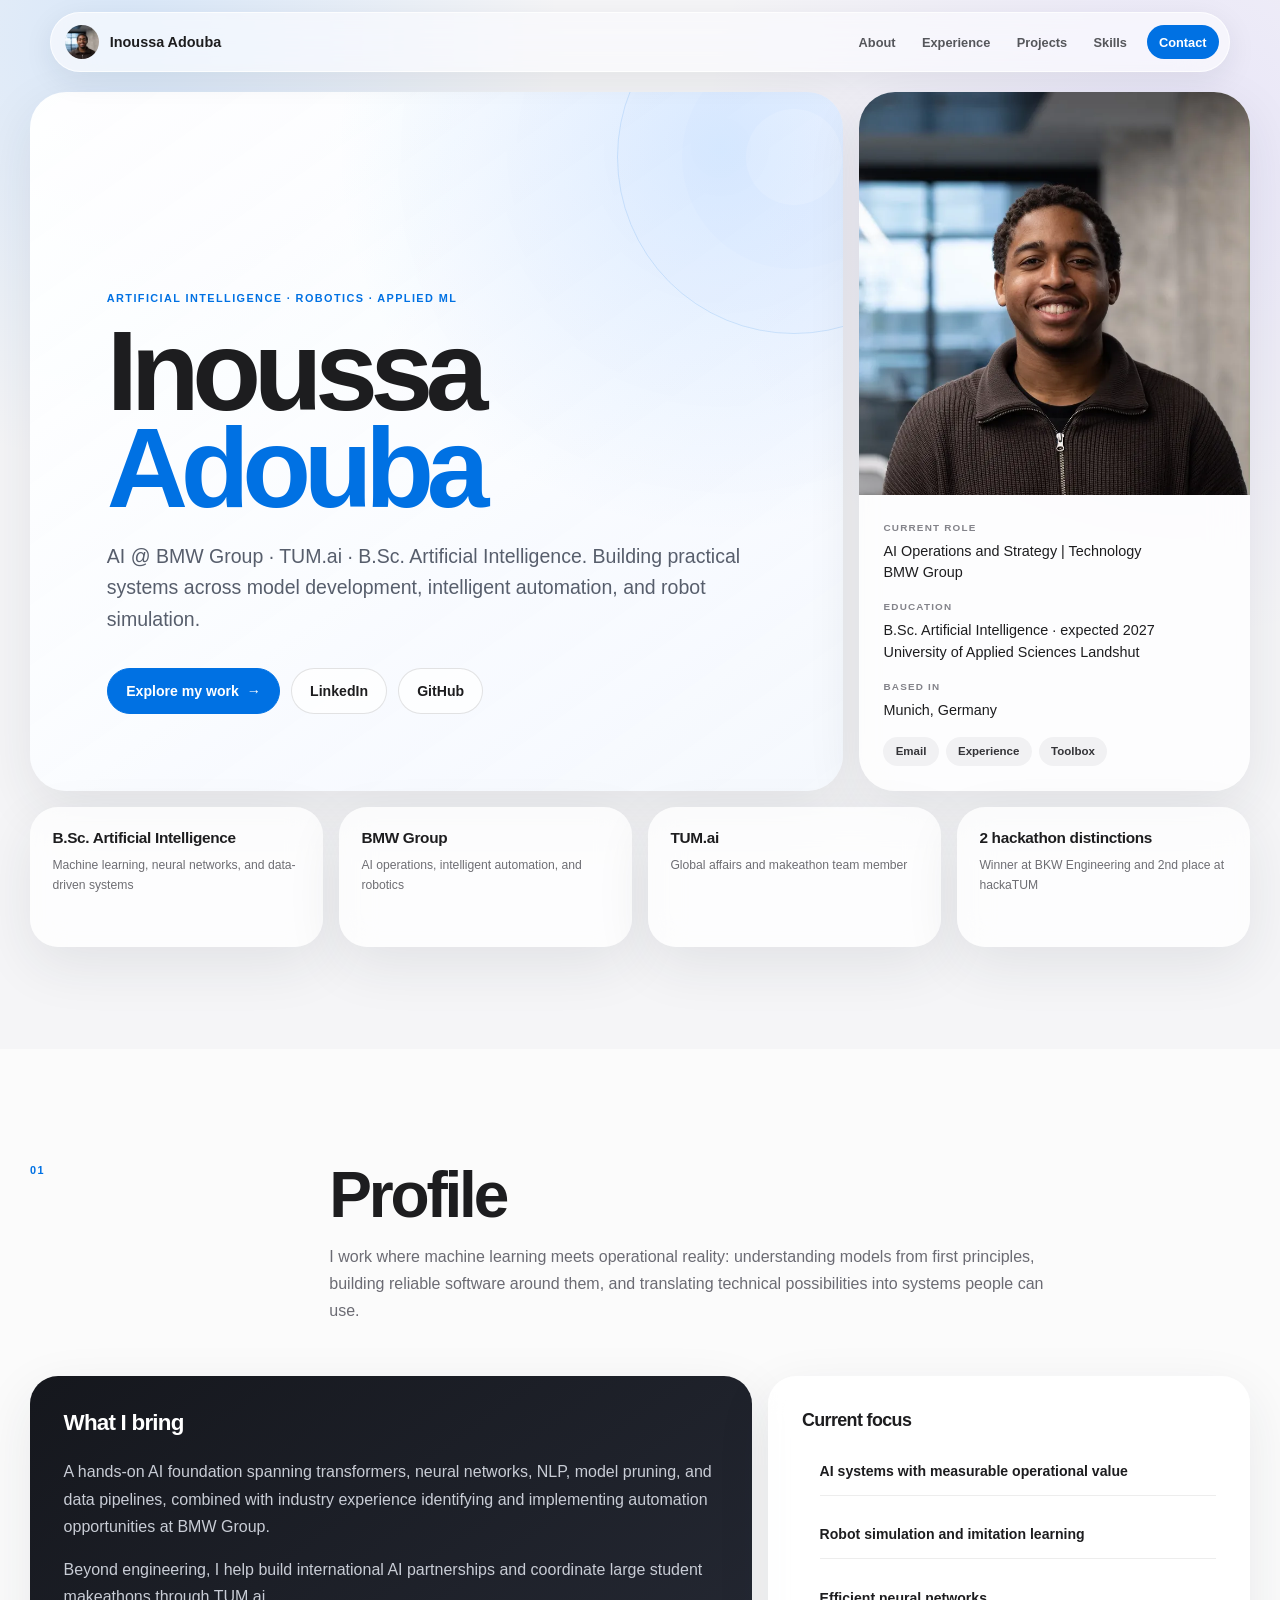
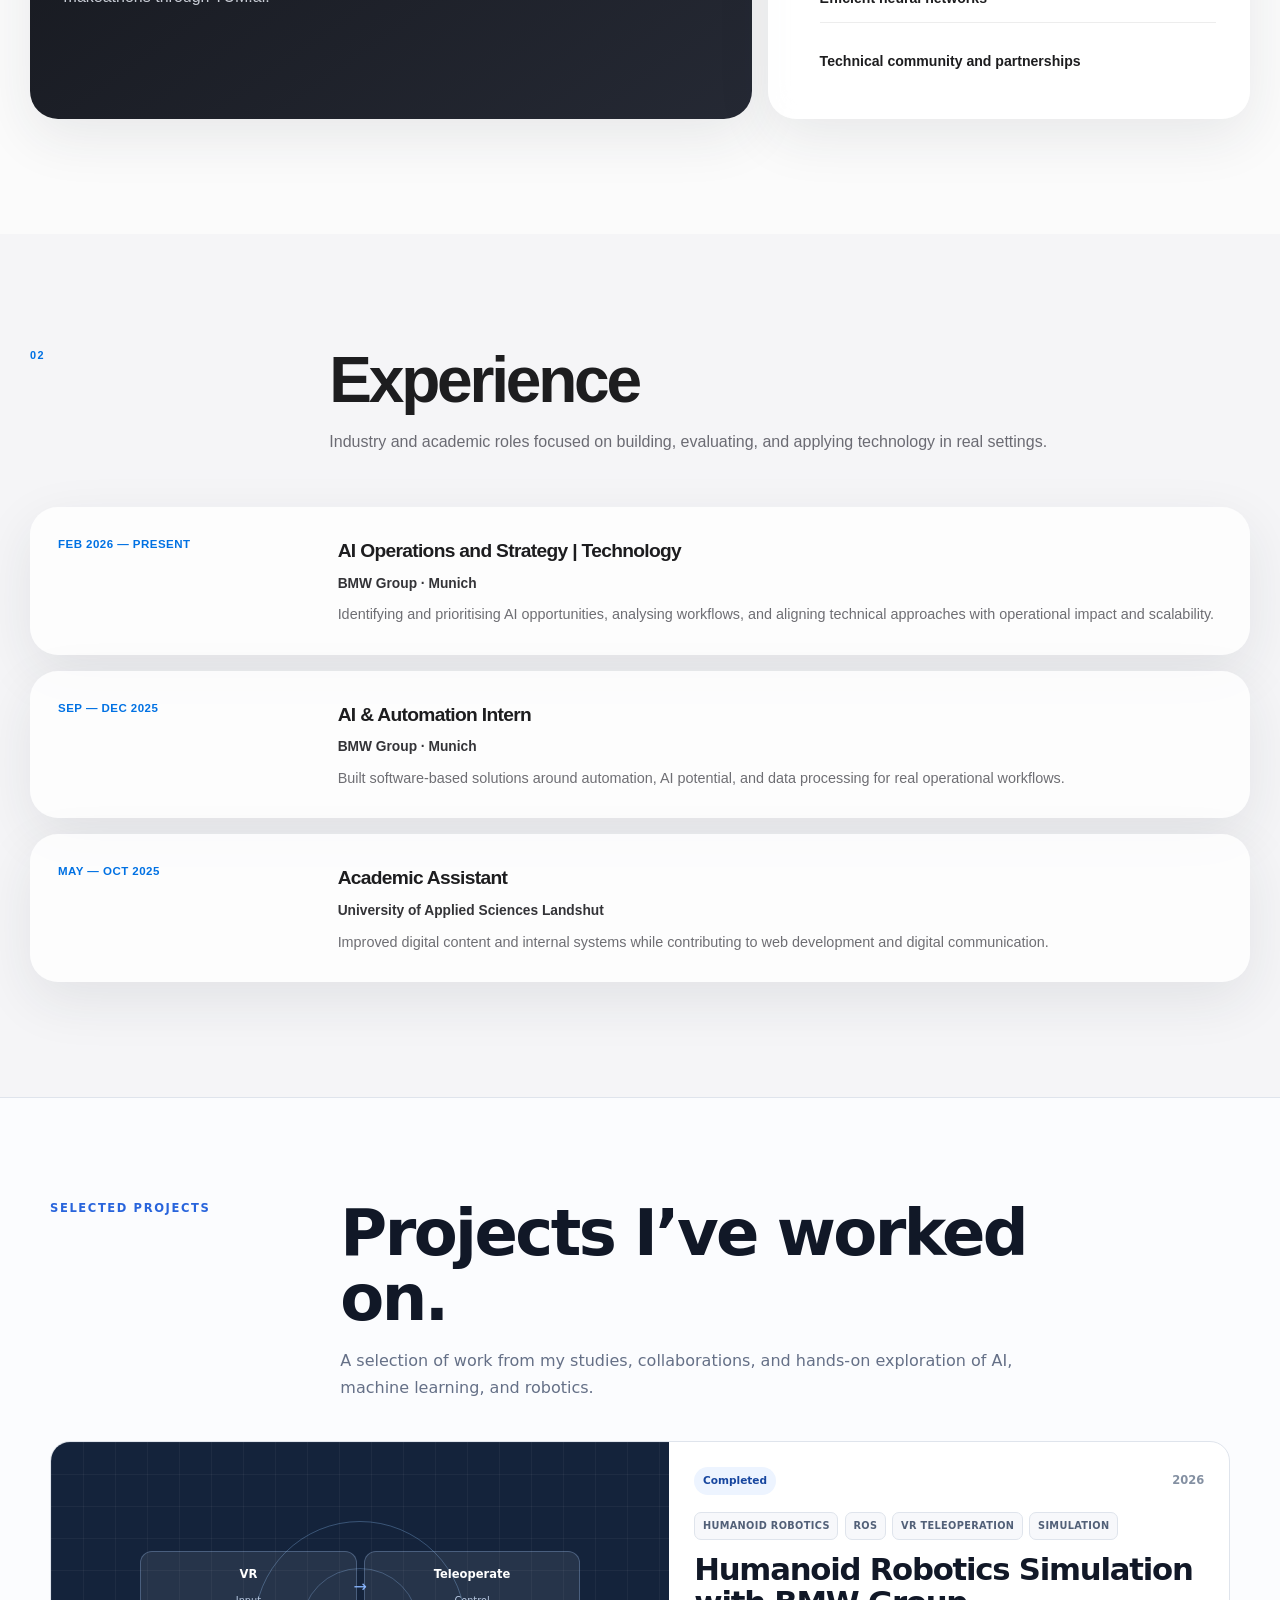
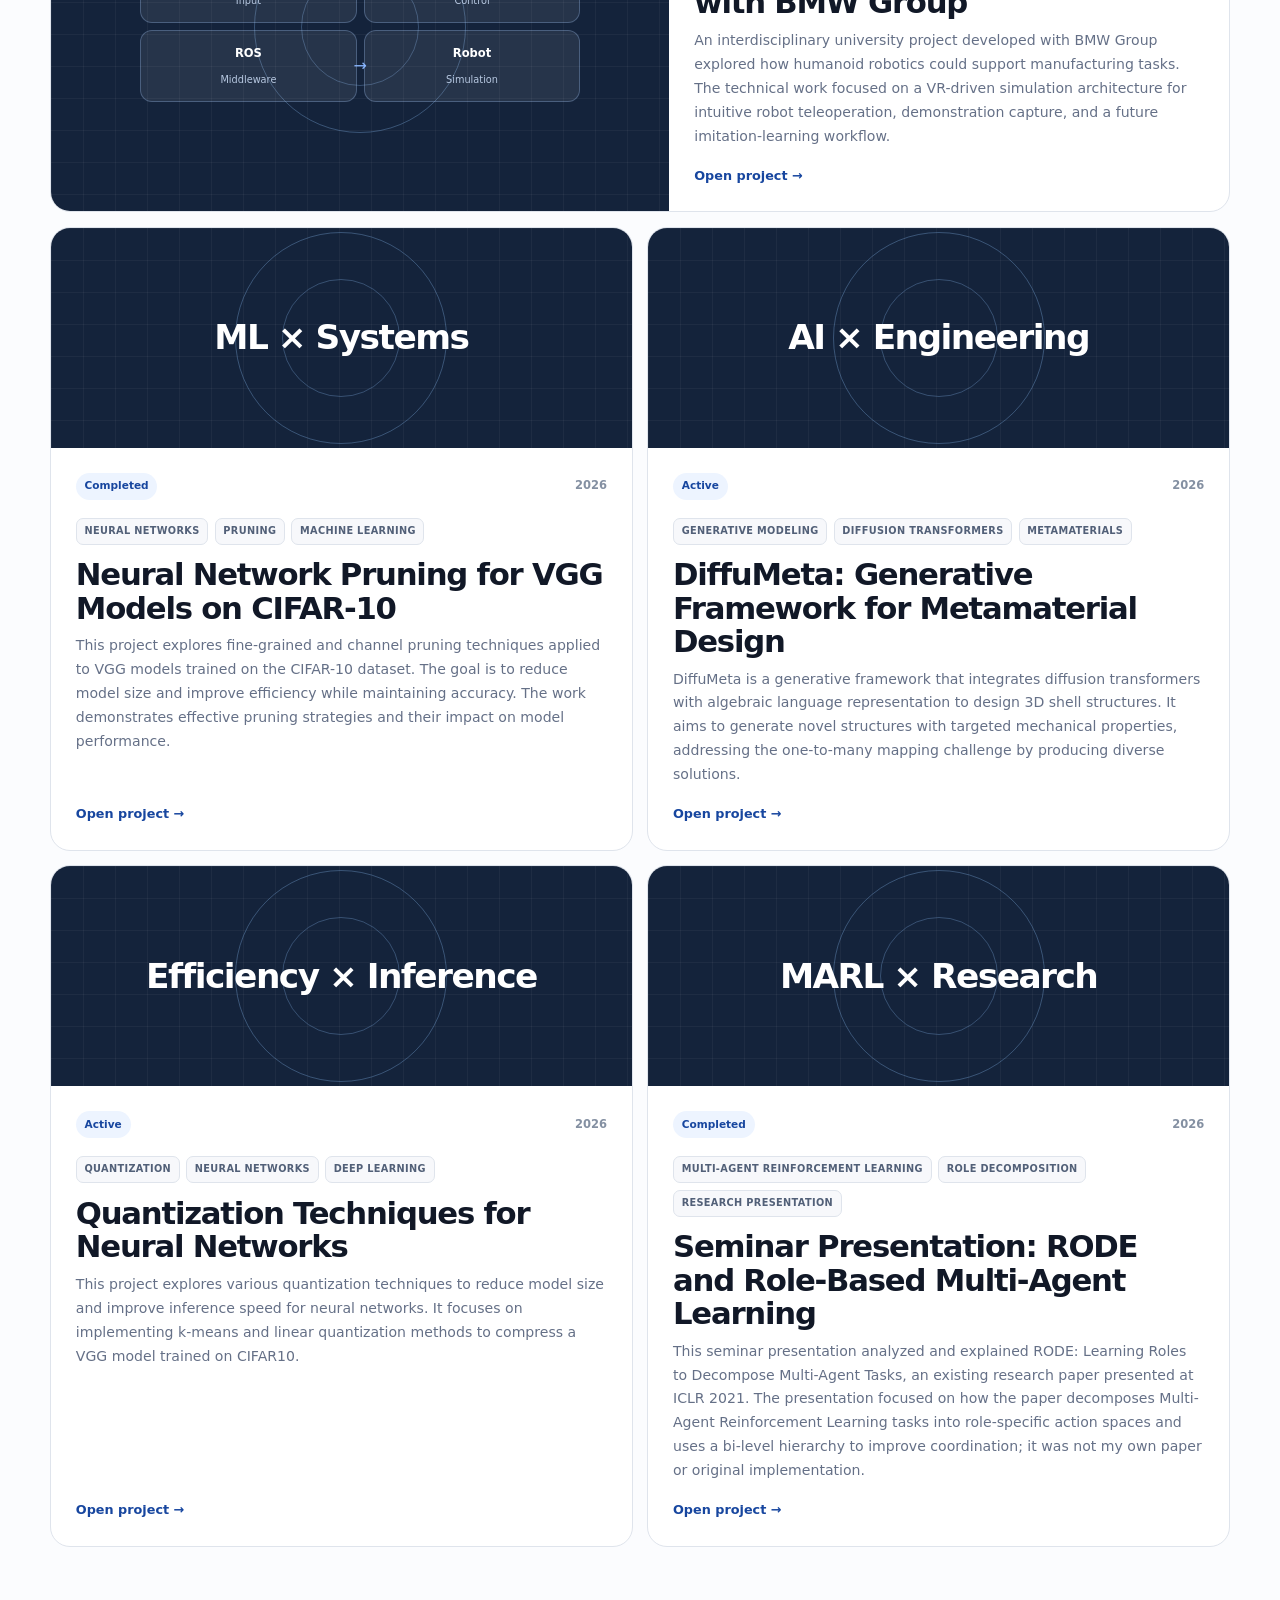
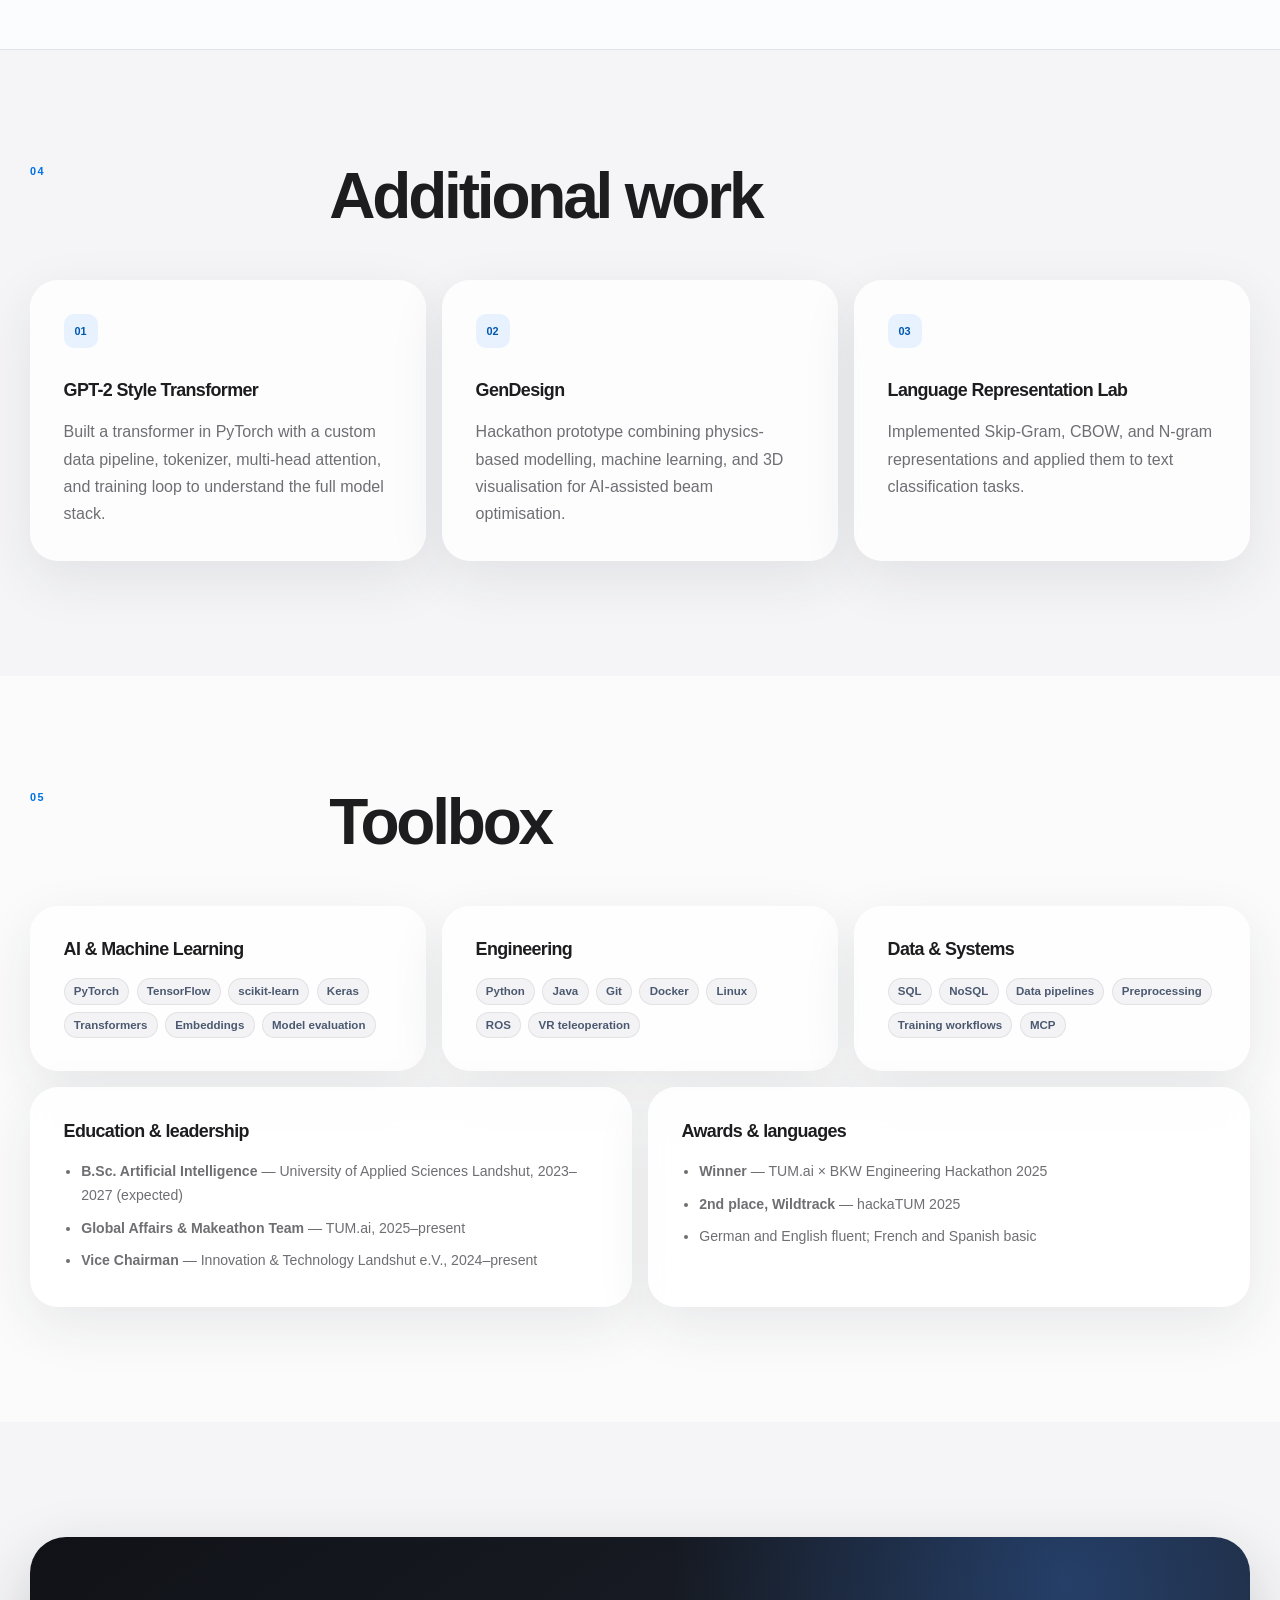
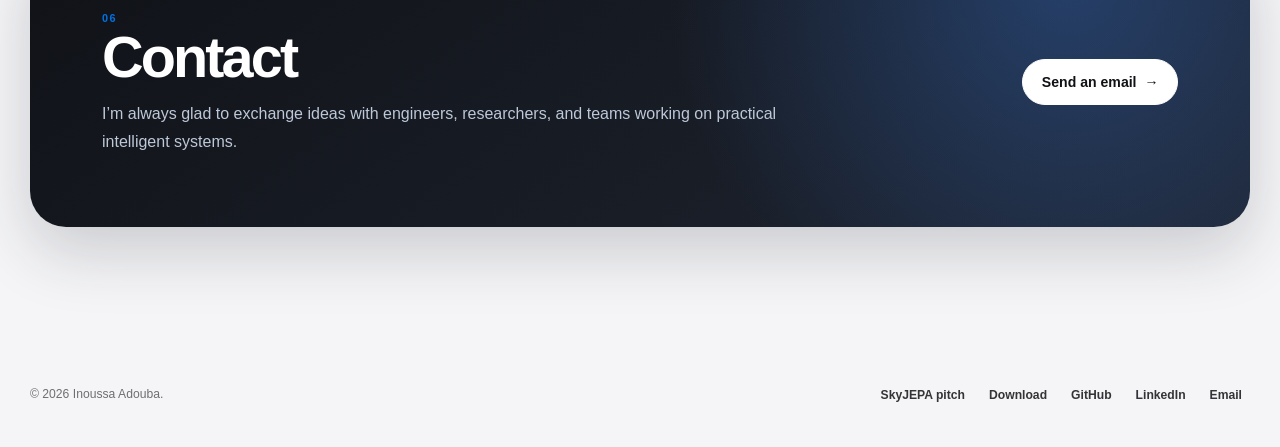
==== index.html @ 89861bc9 "deploy: update portfolio site" ====
<!DOCTYPE html><html lang="en"><head><meta charset="UTF-8"><meta name="viewport" content="width=device-width"><meta name="description" content="Inoussa Adouba — artificial intelligence, robotics, and applied machine learning."><meta name="theme-color" content="#f5f5f7"><meta property="og:title" content="Inoussa Adouba | AI, Robotics &amp; Applied Machine Learning"><meta property="og:description" content="Inoussa Adouba — artificial intelligence, robotics, and applied machine learning."><meta property="og:type" content="website"><link rel="icon" href="/favicon.svg" type="image/svg+xml"><title>Inoussa Adouba | AI, Robotics &amp; Applied Machine Learning</title><script>
      if (!window.matchMedia('(prefers-reduced-motion: reduce)').matches) {
        document.documentElement.classList.add('motion-ready');
      }
    </script><link rel="stylesheet" href="/_astro/BaseLayout.BDGtLaxg.css"></head><body class="portfolio-home"><a class="skip-link" href="#main-content">Skip to content</a><header class="site-header"><div class="container nav-shell"><a class="brand" href="/" aria-label="Inoussa Adouba home"><img src="/_astro/inoussa-adouba.CsXf9BYN_1iteJf.webp" alt loading="lazy" decoding="async" width="80" height="100" class="brand-photo"><span>Inoussa Adouba</span></a><nav class="site-nav" aria-label="Primary navigation"><a href="/#about">About</a><a href="/#experience">Experience</a><a href="/#projects">Projects</a><a href="/#skills">Skills</a><a class="nav-contact" href="/#contact">Contact</a></nav></div></header><main id="main-content"><section class="hero alt3-section" id="about"><div class="container hero-bento"><div class="hero-copy" data-reveal><p class="eyebrow">Artificial Intelligence · Robotics · Applied ML</p><h1>Inoussa <span>Adouba</span></h1><p class="hero-lead">AI @ BMW Group · TUM.ai · B.Sc. Artificial Intelligence. Building practical systems across model development, intelligent automation, and robot simulation.</p><div class="button-row"><a class="button primary" href="#projects">Explore my work <span aria-hidden="true">→</span></a><a class="button" href="https://www.linkedin.com/in/inoussa-adouba/" target="_blank" rel="noreferrer">LinkedIn</a><a class="button" href="https://github.com/Yun1us" target="_blank" rel="noreferrer">GitHub</a></div></div><aside class="profile-panel" aria-label="Current profile" data-reveal style="--delay: 80ms;"><div class="profile-image-frame"><img src="/_astro/inoussa-adouba.CsXf9BYN_Z1mm7fA.webp" alt="Portrait of Inoussa Adouba" loading="eager" decoding="async" width="720" height="896" class="profile-photo"></div><div class="profile-content"><p class="profile-label">Current role</p><p class="profile-value">AI Operations and Strategy | Technology<br>BMW Group</p><p class="profile-label">Education</p><p class="profile-value">B.Sc. Artificial Intelligence · expected 2027<br>University of Applied Sciences Landshut</p><p class="profile-label">Based in</p><p class="profile-value">Munich, Germany</p><div class="profile-links"><a href="mailto:inoussaadouba@gmail.com">Email</a><a href="#experience">Experience</a><a href="#skills">Toolbox</a></div></div></aside><div class="metric-grid" aria-label="Profile highlights"><div class="metric" data-reveal><strong>B.Sc. Artificial Intelligence</strong><span>Machine learning, neural networks, and data-driven systems</span></div><div class="metric" data-reveal style="--delay: 50ms;"><strong>BMW Group</strong><span>AI operations, intelligent automation, and robotics</span></div><div class="metric" data-reveal style="--delay: 100ms;"><strong>TUM.ai</strong><span>Global affairs and makeathon team member</span></div><div class="metric" data-reveal style="--delay: 150ms;"><strong>2 hackathon distinctions</strong><span>Winner at BKW Engineering and 2nd place at hackaTUM</span></div></div></div></section><section class="section white alt3-section"><div class="container"><div class="section-heading" data-reveal><span class="section-kicker">01</span><div><h2>Profile</h2><p class="section-intro">I work where machine learning meets operational reality: understanding models from first principles, building reliable software around them, and translating technical possibilities into systems people can use.</p></div></div><div class="about-grid"><div class="about-card" data-reveal><h3>What I bring</h3><p>A hands-on AI foundation spanning transformers, neural networks, NLP, model pruning, and data pipelines, combined with industry experience identifying and implementing automation opportunities at BMW Group.</p><p>Beyond engineering, I help build international AI partnerships and coordinate large student makeathons through TUM.ai.</p></div><div class="info-card" data-reveal style="--delay: 70ms;"><h3>Current focus</h3><ul class="focus-list"><li>AI systems with measurable operational value</li><li>Robot simulation and imitation learning</li><li>Efficient neural networks</li><li>Technical community and partnerships</li></ul></div></div></div></section><section class="section alt3-section" id="experience"><div class="container"><div class="section-heading" data-reveal><span class="section-kicker">02</span><div><h2>Experience</h2><p class="section-intro">Industry and academic roles focused on building, evaluating, and applying technology in real settings.</p></div></div><ol class="timeline"><li class="timeline-item" data-reveal style="--delay: 0ms;"><div class="timeline-date">Feb 2026 — Present</div><div class="timeline-copy"><h3>AI Operations and Strategy | Technology</h3><p class="organization">BMW Group · Munich</p><p>Identifying and prioritising AI opportunities, analysing workflows, and aligning technical approaches with operational impact and scalability.</p></div></li><li class="timeline-item" data-reveal style="--delay: 55ms;"><div class="timeline-date">Sep — Dec 2025</div><div class="timeline-copy"><h3>AI &amp; Automation Intern</h3><p class="organization">BMW Group · Munich</p><p>Built software-based solutions around automation, AI potential, and data processing for real operational workflows.</p></div></li><li class="timeline-item" data-reveal style="--delay: 110ms;"><div class="timeline-date">May — Oct 2025</div><div class="timeline-copy"><h3>Academic Assistant</h3><p class="organization">University of Applied Sciences Landshut</p><p>Improved digital content and internal systems while contributing to web development and digital communication.</p></div></li></ol></div></section><section class="section white" id="projects"><div class="container"><div class="section-heading" data-reveal><span class="section-kicker">Selected projects</span><div><h2>Projects I’ve worked on.</h2><p class="section-intro">A selection of work from my studies, collaborations, and hands-on exploration of AI, machine learning, and robotics.</p></div></div><ol class="project-list"><li class="project-card" data-reveal style="--delay: 0ms;"><a class="project-visual-link" href="/projects/humanoid-robotics-bmw/" aria-label="View Humanoid Robotics Simulation with BMW Group"><div class="project-visual" aria-label="VR teleoperation architecture"><div class="system-flow"><div class="flow-node"><strong>VR</strong><span>Input</span></div><div class="flow-node"><strong>Teleoperate</strong><span>Control</span></div><div class="flow-node"><strong>ROS</strong><span>Middleware</span></div><div class="flow-node"><strong>Robot</strong><span>Simulation</span></div></div></div></a><div class="project-body"><div class="project-meta"><span class="project-status">Completed</span><span class="project-year">2026</span></div><div class="tag-list"><span class="tag">Humanoid Robotics</span><span class="tag">ROS</span><span class="tag">VR Teleoperation</span><span class="tag">Simulation</span></div><h3><a href="/projects/humanoid-robotics-bmw/">Humanoid Robotics Simulation with BMW Group</a></h3><p class="project-summary">An interdisciplinary university project developed with BMW Group explored how humanoid robotics could support manufacturing tasks. The technical work focused on a VR-driven simulation architecture for intuitive robot teleoperation, demonstration capture, and a future imitation-learning workflow.</p><a class="text-link" href="/projects/humanoid-robotics-bmw/">Open project <span aria-hidden="true">→</span></a></div></li><li class="project-card" data-reveal style="--delay: 70ms;"><a class="project-visual-link" href="/projects/ml3-prak01-ino/" aria-label="View Neural Network Pruning for VGG Models on CIFAR-10"><div class="project-visual" aria-hidden="true"><span>ML × Systems</span></div></a><div class="project-body"><div class="project-meta"><span class="project-status">Completed</span><span class="project-year">2026</span></div><div class="tag-list"><span class="tag">neural networks</span><span class="tag">pruning</span><span class="tag">machine learning</span></div><h3><a href="/projects/ml3-prak01-ino/">Neural Network Pruning for VGG Models on CIFAR-10</a></h3><p class="project-summary">This project explores fine-grained and channel pruning techniques applied to VGG models trained on the CIFAR-10 dataset. The goal is to reduce model size and improve efficiency while maintaining accuracy. The work demonstrates effective pruning strategies and their impact on model performance.</p><a class="text-link" href="/projects/ml3-prak01-ino/">Open project <span aria-hidden="true">→</span></a></div></li><li class="project-card" data-reveal style="--delay: 0ms;"><a class="project-visual-link" href="/projects/diffumeta-project/" aria-label="View DiffuMeta: Generative Framework for Metamaterial Design"><div class="project-visual" aria-hidden="true"><span>AI × Engineering</span></div></a><div class="project-body"><div class="project-meta"><span class="project-status">Active</span><span class="project-year">2026</span></div><div class="tag-list"><span class="tag">generative modeling</span><span class="tag">diffusion transformers</span><span class="tag">metamaterials</span></div><h3><a href="/projects/diffumeta-project/">DiffuMeta: Generative Framework for Metamaterial Design</a></h3><p class="project-summary">DiffuMeta is a generative framework that integrates diffusion transformers with algebraic language representation to design 3D shell structures. It aims to generate novel structures with targeted mechanical properties, addressing the one-to-many mapping challenge by producing diverse solutions.</p><a class="text-link" href="/projects/diffumeta-project/">Open project <span aria-hidden="true">→</span></a></div></li><li class="project-card" data-reveal style="--delay: 70ms;"><a class="project-visual-link" href="/projects/ml3-prak03-ino/" aria-label="View Quantization Techniques for Neural Networks"><div class="project-visual" aria-hidden="true"><span>Efficiency × Inference</span></div></a><div class="project-body"><div class="project-meta"><span class="project-status">Active</span><span class="project-year">2026</span></div><div class="tag-list"><span class="tag">quantization</span><span class="tag">neural networks</span><span class="tag">deep learning</span></div><h3><a href="/projects/ml3-prak03-ino/">Quantization Techniques for Neural Networks</a></h3><p class="project-summary">This project explores various quantization techniques to reduce model size and improve inference speed for neural networks. It focuses on implementing k-means and linear quantization methods to compress a VGG model trained on CIFAR10.</p><a class="text-link" href="/projects/ml3-prak03-ino/">Open project <span aria-hidden="true">→</span></a></div></li><li class="project-card" data-reveal style="--delay: 0ms;"><a class="project-visual-link" href="/projects/seminar-project/" aria-label="View Seminar Presentation: RODE and Role-Based Multi-Agent Learning"><div class="project-visual" aria-hidden="true"><span>MARL × Research</span></div></a><div class="project-body"><div class="project-meta"><span class="project-status">Completed</span><span class="project-year">2026</span></div><div class="tag-list"><span class="tag">Multi-Agent Reinforcement Learning</span><span class="tag">Role Decomposition</span><span class="tag">Research Presentation</span></div><h3><a href="/projects/seminar-project/">Seminar Presentation: RODE and Role-Based Multi-Agent Learning</a></h3><p class="project-summary">This seminar presentation analyzed and explained RODE: Learning Roles to Decompose Multi-Agent Tasks, an existing research paper presented at ICLR 2021. The presentation focused on how the paper decomposes Multi-Agent Reinforcement Learning tasks into role-specific action spaces and uses a bi-level hierarchy to improve coordination; it was not my own paper or original implementation.</p><a class="text-link" href="/projects/seminar-project/">Open project <span aria-hidden="true">→</span></a></div></li></ol></div></section><section class="section alt3-section"><div class="container"><div class="section-heading" data-reveal><span class="section-kicker">04</span><div><h2>Additional work</h2></div></div><div class="work-grid"><article class="work-card" data-reveal style="--delay: 0ms;"><div class="number">01</div><h3>GPT-2 Style Transformer</h3><p>Built a transformer in PyTorch with a custom data pipeline, tokenizer, multi-head attention, and training loop to understand the full model stack.</p></article><article class="work-card" data-reveal style="--delay: 55ms;"><div class="number">02</div><h3>GenDesign</h3><p>Hackathon prototype combining physics-based modelling, machine learning, and 3D visualisation for AI-assisted beam optimisation.</p></article><article class="work-card" data-reveal style="--delay: 110ms;"><div class="number">03</div><h3>Language Representation Lab</h3><p>Implemented Skip-Gram, CBOW, and N-gram representations and applied them to text classification tasks.</p></article></div></div></section><section class="section white alt3-section" id="skills"><div class="container"><div class="section-heading" data-reveal><span class="section-kicker">05</span><div><h2>Toolbox</h2></div></div><div class="skill-grid"><article class="skill-card" data-reveal style="--delay: 0ms;"><h3>AI &amp; Machine Learning</h3><div class="skill-list"><span>PyTorch</span><span>TensorFlow</span><span>scikit-learn</span><span>Keras</span><span>Transformers</span><span>Embeddings</span><span>Model evaluation</span></div></article><article class="skill-card" data-reveal style="--delay: 55ms;"><h3>Engineering</h3><div class="skill-list"><span>Python</span><span>Java</span><span>Git</span><span>Docker</span><span>Linux</span><span>ROS</span><span>VR teleoperation</span></div></article><article class="skill-card" data-reveal style="--delay: 110ms;"><h3>Data &amp; Systems</h3><div class="skill-list"><span>SQL</span><span>NoSQL</span><span>Data pipelines</span><span>Preprocessing</span><span>Training workflows</span><span>MCP</span></div></article></div><div class="dual-grid" style="margin-top: 1rem;"><article class="info-card" data-reveal><h3>Education & leadership</h3><ul><li><strong>B.Sc. Artificial Intelligence</strong> — University of Applied Sciences Landshut, 2023–2027 (expected)</li><li><strong>Global Affairs & Makeathon Team</strong> — TUM.ai, 2025–present</li><li><strong>Vice Chairman</strong> — Innovation & Technology Landshut e.V., 2024–present</li></ul></article><article class="info-card" data-reveal style="--delay: 70ms;"><h3>Awards & languages</h3><ul><li><strong>Winner</strong> — TUM.ai × BKW Engineering Hackathon 2025</li><li><strong>2nd place, Wildtrack</strong> — hackaTUM 2025</li><li>German and English fluent; French and Spanish basic</li></ul></article></div></div></section><section class="section alt3-section" id="contact"><div class="container"><div class="contact-panel" data-reveal><div><p class="eyebrow">06</p><h2>Contact</h2><p>I’m always glad to exchange ideas with engineers, researchers, and teams working on practical intelligent systems.</p></div><a class="button primary" href="mailto:inoussaadouba@gmail.com">Send an email <span aria-hidden="true">→</span></a></div></div></section></main><footer class="site-footer"><div class="container footer-shell"><p>© 2026 Inoussa Adouba.</p><div class="footer-links"><a data-skyjepa-protected href="/skyjepa-bmw-pitch-de/" target="_blank" rel="noreferrer">SkyJEPA pitch</a><a data-skyjepa-protected href="/downloads/skyjepa-bmw-pitch-de.zip" download>Download</a><a href="https://github.com/Yun1us" target="_blank" rel="noreferrer">GitHub</a><a href="https://www.linkedin.com/in/inoussa-adouba/" target="_blank" rel="noreferrer">LinkedIn</a><a href="mailto:inoussaadouba@gmail.com">Email</a></div></div></footer><script>
      const revealItems = document.querySelectorAll('[data-reveal]');
      if ('IntersectionObserver' in window && document.documentElement.classList.contains('motion-ready')) {
        const observer = new IntersectionObserver((entries) => {
          for (const entry of entries) {
            if (entry.isIntersecting) {
              entry.target.classList.add('is-visible');
              observer.unobserve(entry.target);
            }
          }
        }, { threshold: 0.08, rootMargin: '0px 0px -40px' });
        revealItems.forEach((item) => observer.observe(item));
      } else {
        revealItems.forEach((item) => item.classList.add('is-visible'));
      }

      document.querySelectorAll('[data-skyjepa-protected]').forEach((link) => {
        link.addEventListener('click', (event) => {
          const password = window.prompt('Password required:');
          if (password !== 'Reinforce321') {
            event.preventDefault();
            if (password !== null) window.alert('Incorrect password.');
          }
        });
      });
    </script></body></html>
---- _astro/BaseLayout.BDGtLaxg.css ----
:root{color-scheme:light;--ink:#111827;--ink-soft:#29364d;--muted:#657087;--blue:#2864dc;--blue-dark:#17469f;--blue-soft:#eaf1ff;--blue-faint:#f5f8ff;--surface:#fff;--surface-soft:#f0f3f9;--canvas:#f7f8fb;--line:#dfe4ec;--line-strong:#ccd4e1;--dark:#101828;--dark-soft:#1d2939;--radius-xl:28px;--radius-lg:20px;--radius-md:14px;--shadow-card:0 12px 35px #18274b12;--ease-out:cubic-bezier(.23, 1, .32, 1);--press-duration:.14s;--ui-duration:.24s;background:var(--canvas);color:var(--ink);font-family:Inter,ui-sans-serif,system-ui,-apple-system,BlinkMacSystemFont,Segoe UI,sans-serif}*{box-sizing:border-box}html{scroll-behavior:smooth}body{background:var(--canvas);min-width:320px;margin:0}a{color:inherit}img{max-width:100%;display:block}h1,h2,h3,p{margin-top:0}h1,h2,h3{color:var(--ink);letter-spacing:-.04em}p,li{color:var(--muted);line-height:1.7}code{background:var(--blue-soft);color:var(--blue-dark);border-radius:6px;padding:.1rem .35rem}.skip-link{z-index:100;border:1px solid var(--line);background:#fff;border-radius:10px;padding:.75rem 1rem;position:fixed;top:.75rem;left:.75rem;transform:translateY(-160%)}.skip-link:focus{transform:translateY(0)}.container{width:min(1180px,100% - 2.5rem);margin-inline:auto}.site-header{z-index:40;backdrop-filter:blur(18px);background:#f7f8fbe6;border-bottom:1px solid #dfe4ecdb;position:sticky;top:0}.nav-shell{justify-content:space-between;align-items:center;gap:2rem;min-height:68px;display:flex}.brand{color:var(--ink);align-items:center;gap:.75rem;font-weight:780;text-decoration:none;display:inline-flex}.brand-photo{border:1px solid var(--line-strong);object-fit:cover;object-position:center 28%;border-radius:11px;width:36px;height:36px}.site-nav{align-items:center;gap:.35rem;display:flex}.site-nav a{color:#465268;border-radius:9px;padding:.6rem .75rem;font-size:.86rem;font-weight:650;text-decoration:none;transition:background .15s,color .15s}.site-nav a:hover{color:var(--ink);background:#fff}.site-nav .nav-contact{background:var(--dark);color:#fff;margin-left:.3rem}.site-nav .nav-contact:hover{color:#fff;background:#26354c}main{min-height:72vh}.hero{padding:2rem 0 clamp(5rem,8vw,7rem);scroll-margin-top:68px}.hero-bento{grid-template-columns:minmax(0,1.45fr) minmax(320px,.65fr);gap:.9rem;display:grid}.hero-copy,.profile-panel,.metric,.about-card,.info-card,.timeline-item,.project-card,.work-card,.skill-card{border:1px solid var(--line);background:var(--surface)}.hero-copy{border-radius:var(--radius-xl);flex-direction:column;justify-content:flex-end;min-height:590px;padding:clamp(2rem,6vw,5rem);display:flex}.eyebrow,.section-kicker{color:var(--blue);letter-spacing:.14em;text-transform:uppercase;margin-bottom:1rem;font-size:.72rem;font-weight:800}.hero h1{max-width:760px;margin-bottom:1.5rem;font-size:clamp(4rem,8vw,7.6rem);line-height:.9}.hero h1 span{color:var(--blue)}.hero-lead{color:#4d5b72;max-width:700px;margin-bottom:2rem;font-size:clamp(1.02rem,1.8vw,1.23rem);line-height:1.7}.button-row{flex-wrap:wrap;gap:.65rem;display:flex}.button{border:1px solid var(--line-strong);min-height:44px;color:var(--ink);background:#fff;border-radius:11px;justify-content:center;align-items:center;gap:.5rem;padding:.65rem 1rem;font-size:.88rem;font-weight:720;text-decoration:none;transition:border-color .15s,background .15s,color .15s;display:inline-flex}.button:hover{background:var(--surface-soft);border-color:#acb7c8}.button.primary{border-color:var(--blue);background:var(--blue);color:#fff}.button.primary:hover{border-color:var(--blue-dark);background:var(--blue-dark)}.profile-panel{border-radius:var(--radius-xl);overflow:hidden}.profile-image-frame{aspect-ratio:4/3;background:var(--surface-soft);overflow:hidden}.profile-photo{object-fit:cover;object-position:center 32%;width:100%;height:100%}.profile-content{padding:1.35rem}.profile-label{color:#7a8598;letter-spacing:.11em;text-transform:uppercase;margin:0 0 .25rem;font-size:.65rem;font-weight:780}.profile-value{color:var(--ink);margin:0 0 1rem;font-size:.92rem;line-height:1.48}.profile-links{flex-wrap:wrap;gap:.45rem;display:flex}.profile-links a{border:1px solid var(--line);background:var(--canvas);color:var(--ink-soft);border-radius:8px;padding:.4rem .55rem;font-size:.72rem;font-weight:700;text-decoration:none}.profile-links a:hover{background:#fff;border-color:#aeb9ca}.metric-grid{grid-column:1/-1;grid-template-columns:repeat(4,1fr);gap:.9rem;display:grid}.metric{border-radius:var(--radius-lg);min-height:132px;padding:1.25rem}.metric strong{color:var(--ink);margin-bottom:.5rem;font-size:.93rem;display:block}.metric span{color:var(--muted);font-size:.78rem;line-height:1.55}.section{padding:clamp(4.5rem,8vw,7rem) 0;scroll-margin-top:68px}.section.white{border-block:1px solid var(--line);background:#fbfcfe}.section-heading{grid-template-columns:minmax(150px,.45fr) minmax(0,1.55fr);gap:2rem;margin-bottom:2.5rem;display:grid}.section-heading h2{max-width:760px;margin-bottom:0;font-size:clamp(2.25rem,5vw,4.4rem);line-height:1.02}.section-intro{max-width:720px;margin:1rem 0 0;font-size:1rem}.about-grid{grid-template-columns:1.2fr .8fr;gap:.9rem;display:grid}.about-card,.info-card,.work-card,.skill-card{border-radius:var(--radius-lg);padding:clamp(1.4rem,3vw,2.1rem)}.about-card{background:var(--dark)}.about-card h3{color:#fff;font-size:1.4rem}.about-card p{color:#c5cfdd}.about-card p:last-child,.info-card p:last-child,.work-card p:last-child{margin-bottom:0}.focus-list{gap:.45rem;margin:0;padding:0;list-style:none;display:grid}.focus-list li{border-bottom:1px solid var(--line);color:var(--ink);padding:.7rem 0;font-size:.9rem;font-weight:650}.focus-list li:last-child{border-bottom:0}.timeline{gap:.75rem;margin:0;padding:0;list-style:none;display:grid}.timeline-item{border-radius:var(--radius-lg);grid-template-columns:minmax(150px,.28fr) minmax(0,1fr);align-items:start;gap:2rem;padding:1.55rem;transition:border-color .18s,transform .18s;display:grid}.timeline-item:hover{border-color:#b8c3d3;transform:translateY(-2px)}.timeline-date{color:var(--blue-dark);letter-spacing:.04em;text-transform:uppercase;font-size:.72rem;font-weight:780}.timeline-copy h3{margin-bottom:.25rem;font-size:1.2rem}.timeline-copy .organization{color:var(--ink-soft);margin-bottom:.45rem;font-size:.86rem;font-weight:650}.timeline-copy p:last-child{margin-bottom:0;font-size:.9rem}.project-list{grid-template-columns:repeat(2,minmax(0,1fr));gap:.9rem;margin:0;padding:0;list-style:none;display:grid}.project-card{border-radius:var(--radius-lg);grid-template-rows:auto 1fr;transition:border-color .32s,box-shadow .42s,transform .42s cubic-bezier(.22,1,.36,1);display:grid;overflow:hidden}.project-card:is(:hover,:focus-within){border-color:#a8b7cc;transform:translateY(-7px);box-shadow:0 24px 60px #1018281f}.project-card:first-child{grid-column:1/-1;grid-template-rows:1fr;grid-template-columns:1.05fr .95fr}.project-visual-link{min-height:220px;text-decoration:none;display:block;position:relative;overflow:hidden}.project-visual-link:after{z-index:4;content:"";pointer-events:none;background:linear-gradient(90deg,#0000,#ffffff1c,#0000);width:32%;transition:left .76s cubic-bezier(.22,1,.36,1);position:absolute;inset:0 auto 0 -45%;transform:skew(-16deg)}.project-card:is(:hover,:focus-within) .project-visual-link:after{left:118%}.project-card:first-child .project-visual-link{min-height:350px}.project-visual{width:100%;height:100%;min-height:inherit;background-color:#14233b;background-image:linear-gradient(#ffffff0b 1px,#0000 1px),linear-gradient(90deg,#ffffff0b 1px,#0000 1px);background-size:32px 32px;place-items:center;transition:background-position .68s cubic-bezier(.22,1,.36,1),transform .68s cubic-bezier(.22,1,.36,1);display:grid;position:relative;overflow:hidden}.project-card:is(:hover,:focus-within) .project-visual{background-position:12px 8px;transform:scale(1.025)}.project-visual:before{content:"";border:1px solid #93c5fd4d;border-radius:50%;width:210px;height:210px;transition:opacity .52s,transform .68s cubic-bezier(.22,1,.36,1);position:absolute}.project-visual:after{content:"";border:1px solid #93c5fd47;border-radius:50%;width:116px;height:116px;transition:opacity .52s,transform .68s cubic-bezier(.22,1,.36,1);position:absolute}.project-card:is(:hover,:focus-within) .project-visual:before{opacity:.78;transform:scale(1.2)}.project-card:is(:hover,:focus-within) .project-visual:after{opacity:.95;transform:scale(.82)}.project-visual>span{z-index:1;color:#fff;letter-spacing:-.045em;font-size:clamp(1.45rem,3vw,2.15rem);font-weight:800;transition:letter-spacing .48s,transform .48s cubic-bezier(.22,1,.36,1)}.project-card:is(:hover,:focus-within) .project-visual>span{letter-spacing:-.025em;transform:translateY(-3px)}.project-visual .system-flow{z-index:2;grid-template-columns:repeat(2,minmax(0,1fr));width:min(100% - 1.5rem,440px)}.project-visual .flow-node{min-height:72px;padding:.65rem;transition:border-color .32s,background .32s,transform .42s cubic-bezier(.22,1,.36,1)}.project-card:is(:hover,:focus-within) .project-visual .flow-node{background:#ffffff1f;border-color:#9fc2f58c;transform:translateY(-3px)}.project-card:is(:hover,:focus-within) .project-visual .flow-node:nth-child(2){transition-delay:45ms}.project-card:is(:hover,:focus-within) .project-visual .flow-node:nth-child(3){transition-delay:90ms}.project-card:is(:hover,:focus-within) .project-visual .flow-node:nth-child(4){transition-delay:.135s}.project-visual .flow-node:nth-child(2):after{display:none}.project-body{flex-direction:column;padding:1.55rem;display:flex}.project-meta{justify-content:space-between;align-items:center;gap:1rem;display:flex}.project-status{color:var(--blue-dark);background:#edf4ff;border-radius:999px;padding:.3rem .55rem;font-size:.66rem;font-weight:780}.project-year{color:#8490a2;font-size:.72rem;font-weight:700}.tag-list{flex-wrap:wrap;gap:.4rem;display:flex}.project-body .tag-list{margin-top:1.1rem}.tag{border:1px solid var(--line);background:var(--canvas);color:#526078;letter-spacing:.035em;text-transform:uppercase;border-radius:7px;padding:.27rem .48rem;font-size:.61rem;font-weight:740;display:inline-flex}.project-body h3{margin:.85rem 0 .6rem;font-size:clamp(1.35rem,2.4vw,2rem);line-height:1.08}.project-body h3 a{text-decoration:none;transition:color .22s}.project-card:is(:hover,:focus-within) .project-body h3 a{color:var(--blue-dark)}.project-summary{margin-bottom:1rem;font-size:.88rem}.text-link{color:var(--blue-dark);margin-top:auto;font-size:.8rem;font-weight:760;text-decoration:none}.text-link span{transition:transform .28s cubic-bezier(.22,1,.36,1);display:inline-block}.project-card:is(:hover,:focus-within) .text-link span{transform:translate(5px)}.system-flow{grid-template-columns:repeat(4,1fr);align-items:stretch;gap:.45rem;display:grid}.flow-node{color:#fff;text-align:center;background:#ffffff14;border:1px solid #9fc2f54d;border-radius:12px;place-items:center;min-height:94px;padding:.8rem;display:grid;position:relative}.flow-node:not(:last-child):after{z-index:2;color:#8ab7ff;content:"→";transition:transform .36s cubic-bezier(.22,1,.36,1);animation:2.3s ease-in-out infinite flow-pulse;position:absolute;top:50%;right:-.7rem;transform:translateY(-50%)}.flow-node strong{font-size:.72rem;display:block}.flow-node span{color:#b7c8e1;margin-top:.25rem;font-size:.61rem;display:block}.work-grid,.skill-grid,.dual-grid{grid-template-columns:repeat(3,1fr);gap:.9rem;display:grid}.work-card,.skill-card{transition:border-color .18s,transform .18s}.work-card:hover{border-color:#b8c3d3;transform:translateY(-2px)}.work-card .number{background:var(--blue-soft);width:34px;height:34px;color:var(--blue-dark);border-radius:10px;place-items:center;margin-bottom:2rem;font-size:.68rem;font-weight:800;display:grid}.work-card h3,.skill-card h3,.info-card h3{font-size:1.12rem}.skill-card,.dual-grid .info-card{transition:border-color .32s,box-shadow .42s,transform .42s cubic-bezier(.22,1,.36,1)}.skill-card{border-top:3px solid var(--blue)}.skill-card:hover,.dual-grid .info-card:hover{border-color:#a8b7cc;transform:translateY(-8px);box-shadow:0 22px 48px #1018281c}.skill-card:hover{border-top-color:var(--blue-dark)}.skill-list{flex-wrap:wrap;gap:.45rem;display:flex}.skill-list span{border:1px solid var(--line);background:var(--canvas);color:#4b5970;border-radius:8px;padding:.38rem .58rem;font-size:.72rem;font-weight:650;transition:border-color .26s,background .26s,transform .36s cubic-bezier(.22,1,.36,1)}.skill-card:hover .skill-list span{background:var(--blue-faint);border-color:#c6d4e8;transform:translateY(-2px)}.skill-card:hover .skill-list span:nth-child(2n){transition-delay:35ms}.skill-card:hover .skill-list span:nth-child(3n){transition-delay:70ms}.dual-grid{grid-template-columns:1fr 1fr;margin-top:.9rem}.info-card ul{margin:0;padding-left:1.1rem}.info-card li{font-size:.88rem}.info-card li+li{margin-top:.55rem}.contact-panel{border-radius:var(--radius-xl);background:var(--dark);grid-template-columns:1fr auto;align-items:center;gap:2rem;padding:clamp(2rem,6vw,4.5rem);display:grid}.contact-panel h2{color:#fff;max-width:760px;margin-bottom:.8rem;font-size:clamp(2rem,4.5vw,3.8rem);line-height:1.04}.contact-panel p{color:#bdc8d8;max-width:680px;margin-bottom:0}.contact-panel .button{color:var(--dark);background:#fff;border-color:#fff}.contact-panel .button:hover{background:#e8edf5}.project-hero{padding:2rem 0 1rem}.project-hero .container{border-radius:var(--radius-xl);background:var(--dark);padding:clamp(2rem,6vw,5rem)}.breadcrumb{color:#9dbff7;margin-bottom:2rem;font-size:.78rem;font-weight:700;text-decoration:none;display:inline-block}.project-hero h1{color:#fff;letter-spacing:-.045em;text-wrap:balance;max-width:1100px;margin-bottom:1.3rem;font-size:clamp(2.35rem,4.6vw,4.4rem);line-height:1.02}.project-hero .eyebrow{color:#8eb7f7}.project-hero .tag{color:#d8e5f8;background:#ffffff14;border-color:#ffffff29}.project-layout{grid-template-columns:minmax(0,1fr) 260px;align-items:start;gap:1rem;padding-top:1rem;padding-bottom:6rem;display:grid}.project-layout.has-slides{grid-template-columns:minmax(0,1fr) minmax(340px,420px)}.project-article,.project-aside{border:1px solid var(--line);border-radius:var(--radius-lg);background:#fff}.project-article{padding:clamp(1.5rem,5vw,4rem)}.project-article>.system-flow{background:#14233b;border-radius:16px;margin-bottom:3.5rem;padding:1rem;transition:box-shadow .42s,transform .42s cubic-bezier(.22,1,.36,1);position:relative;overflow:hidden}.project-article>.system-flow:before{z-index:0;content:"";pointer-events:none;background:linear-gradient(90deg,#0000,#ffffff17,#0000);width:28%;transition:left .76s cubic-bezier(.22,1,.36,1);position:absolute;inset:0 auto 0 -42%;transform:skew(-16deg)}.project-article>.system-flow:hover{transform:translateY(-5px);box-shadow:0 20px 44px #10182833}.project-article>.system-flow:hover:before{left:120%}.project-article>.system-flow .flow-node{z-index:1;transition:border-color .32s,background .32s,transform .42s cubic-bezier(.22,1,.36,1)}.project-article>.system-flow:hover .flow-node{background:#ffffff1f;border-color:#9fc2f58f;transform:translateY(-4px)}.project-article>.system-flow:hover .flow-node:nth-child(2){transition-delay:45ms}.project-article>.system-flow:hover .flow-node:nth-child(3){transition-delay:90ms}.project-article>.system-flow:hover .flow-node:nth-child(4){transition-delay:.135s}.project-article>.system-flow:hover .flow-node:not(:last-child):after{transform:translate(5px,-50%)}.project-article h2{margin-top:3rem;margin-bottom:1rem;font-size:clamp(1.5rem,3vw,2.15rem)}.project-article h2:first-of-type{margin-top:0}.project-article ul{padding-left:1.2rem}.project-article li+li{margin-top:.5rem}.project-aside{padding:1.25rem;position:sticky;top:86px}.project-aside dl{margin:0}.project-aside dt{color:#7b8799;letter-spacing:.1em;text-transform:uppercase;margin-top:1rem;font-size:.63rem;font-weight:800}.project-aside dt:first-child{margin-top:0}.project-aside dd{color:var(--ink);margin:.3rem 0 0;font-size:.82rem;font-weight:650}.reference-card{border-top:1px solid var(--line);margin-top:1.25rem;padding-top:1.25rem}.reference-kicker{color:var(--blue);letter-spacing:.12em;text-transform:uppercase;margin:0 0 .45rem;font-size:.64rem;font-weight:800;line-height:1.2}.reference-card h2{letter-spacing:-.02em;margin:0 0 .55rem;font-size:1.05rem;line-height:1.2}.reference-card p{margin-bottom:.8rem;font-size:.78rem;line-height:1.55}.reference-card a{color:var(--blue-dark);overflow-wrap:anywhere;font-size:.82rem;font-weight:760}.slides-card{border-top:1px solid var(--line);margin-top:1.25rem;padding-top:1.25rem}.slides-kicker{color:var(--blue);letter-spacing:.12em;text-transform:uppercase;margin:0 0 .45rem;font-size:.64rem;font-weight:800;line-height:1.2}.slides-card h2{letter-spacing:-.02em;margin:0 0 .55rem;font-size:1.05rem;line-height:1.2}.slides-card p{margin-bottom:.9rem;font-size:.78rem;line-height:1.55}.slides-frame{aspect-ratio:16/10;border:1px solid var(--line);background:var(--surface-soft);border-radius:12px;overflow:hidden}.slides-frame iframe{border:0;width:100%;height:100%;display:block}.slides-button{width:100%;margin-top:.75rem}.site-footer{border-top:1px solid var(--line);background:var(--canvas);padding:2rem 0}.footer-shell{justify-content:space-between;align-items:center;gap:1rem;display:flex}.site-footer p{margin:0;font-size:.76rem}.footer-links{flex-wrap:wrap;gap:.5rem;display:flex}.footer-links a{color:var(--ink-soft);border-radius:7px;padding:.35rem .5rem;font-size:.76rem;font-weight:680;text-decoration:none}.footer-links a:hover{background:#fff}.portfolio-home .site-header,.portfolio-home .alt3-section,.portfolio-home .site-footer{--ink:#1d1d1f;--ink-soft:#343438;--muted:#6e6e73;--blue:#0071e3;--blue-dark:#0058b0;--blue-soft:#e8f2ff;--blue-faint:#f4f8ff;--surface:#fff;--surface-soft:#f1f1f3;--canvas:#f5f5f7;--line:#1d1d1f1a;--line-strong:#1d1d1f2b;--dark:#101114;--dark-soft:#25262a;--radius-xl:36px;--radius-lg:28px;--radius-md:18px;--shadow-card:0 18px 55px #22283417;font-family:-apple-system,BlinkMacSystemFont,SF Pro Text,SF Pro Display,Helvetica Neue,Arial,sans-serif}.portfolio-home{background-color:#f5f5f7;background-image:radial-gradient(circle at 10% 4%,#409cff29,#0000 27rem),radial-gradient(circle at 92% 18%,#775aff1a,#0000 30rem);background-attachment:fixed}.portfolio-home ::selection{background:#0071e333}.portfolio-home .alt3-section h1,.portfolio-home .alt3-section h2,.portfolio-home .alt3-section h3{font-optical-sizing:auto}.portfolio-home .alt3-section h1{letter-spacing:-.065em}.portfolio-home .alt3-section h2{letter-spacing:-.05em}.portfolio-home .alt3-section h3{letter-spacing:-.035em}.portfolio-home .alt3-section .container,.portfolio-home .site-footer .container{width:min(1220px,100% - 3rem)}.portfolio-home .site-header{backdrop-filter:blur(24px)saturate(165%);background:#fafafcb8;border:1px solid #ffffffb8;border-radius:999px;width:min(1180px,100% - 2rem);margin-inline:auto;top:.75rem;box-shadow:0 8px 30px #1e253014}.portfolio-home .site-header .container{width:100%;padding-inline:.65rem}.portfolio-home .nav-shell{min-height:58px}.portfolio-home .brand{gap:.65rem;padding-left:.25rem;font-size:.9rem;font-weight:650}.portfolio-home .brand-photo{border:0;border-radius:50%;width:34px;height:34px}.portfolio-home .site-nav{gap:.15rem}.portfolio-home .site-nav a{color:#55565b;transition:color var(--press-duration) ease, background var(--press-duration) ease, transform var(--press-duration) var(--ease-out);border-radius:999px;font-size:.8rem;font-weight:600}.portfolio-home .site-nav a:hover{color:var(--ink);background:#1d1d1f0e}.portfolio-home .site-nav .nav-contact{background:var(--blue);color:#fff;margin-left:.35rem}.portfolio-home .site-nav .nav-contact:hover{color:#fff;background:#087bea}.portfolio-home .hero{padding-top:2rem}.portfolio-home .hero-bento{grid-template-columns:minmax(0,1.35fr) minmax(320px,.65fr);gap:1rem}.portfolio-home .alt3-section :is(.hero-copy,.profile-panel,.metric,.about-card,.info-card,.timeline-item,.work-card,.skill-card){box-shadow:var(--shadow-card);border-color:#ffffffbf}.portfolio-home .hero-copy{background:radial-gradient(circle at 85% 8%,#569dff33,#0000 24rem),linear-gradient(145deg,#fffffff5,#f5f9ffe0);border:0;min-height:620px;padding:clamp(2.2rem,6vw,5.2rem);position:relative;overflow:hidden}.portfolio-home .hero-copy:after{content:"";pointer-events:none;border:1px solid #0071e324;border-radius:50%;width:22rem;height:22rem;position:absolute;top:-7rem;right:-8rem;box-shadow:inset 0 0 0 4rem #ffffff14,inset 0 0 0 8rem #0071e306}.portfolio-home .alt3-section :is(.eyebrow,.section-kicker){color:var(--blue);letter-spacing:.13em;font-size:.68rem}.portfolio-home .hero h1{z-index:1;max-width:820px;font-size:clamp(4.2rem,8.8vw,8rem);line-height:.86;position:relative}.portfolio-home .hero h1 span{color:var(--blue)}.portfolio-home .hero-lead{z-index:1;color:#575e6c;max-width:660px;font-size:clamp(1.05rem,1.7vw,1.22rem);line-height:1.62;position:relative}.portfolio-home .button-row{z-index:1;position:relative}.portfolio-home .button{min-height:46px;transition:color var(--press-duration) ease, background var(--press-duration) ease, border-color var(--press-duration) ease, transform var(--press-duration) var(--ease-out);background:#ffffffb8;border-color:#1d1d1f1f;border-radius:999px;padding-inline:1.15rem;font-weight:650}.portfolio-home .button:hover{background:#fff;border-color:#1d1d1f2e}.portfolio-home .button.primary{border-color:var(--blue);background:var(--blue)}.portfolio-home .button.primary:hover{background:#087bea;border-color:#087bea}.portfolio-home .profile-panel{backdrop-filter:blur(18px)saturate(150%);background:#fffc;border:0}.portfolio-home .profile-image-frame{aspect-ratio:1/1.03}.portfolio-home .profile-content{padding:1.55rem}.portfolio-home .profile-label{color:#83838a;letter-spacing:.12em;font-size:.62rem}.portfolio-home .profile-value{font-size:.9rem}.portfolio-home .profile-links a{transition:color var(--press-duration) ease, background var(--press-duration) ease, transform var(--press-duration) var(--ease-out);background:#f1f1f3;border-color:#0000;border-radius:999px;padding:.46rem .7rem}.portfolio-home .profile-links a:hover{background:#e7e7ea;border-color:#0000}.portfolio-home .metric-grid{gap:1rem}.portfolio-home .metric{backdrop-filter:blur(16px)saturate(140%);min-height:140px;transition:box-shadow var(--ui-duration) ease, transform var(--ui-duration) var(--ease-out);background:#ffffffc2;border:0;padding:1.4rem}.portfolio-home .metric strong{letter-spacing:-.02em;font-size:.96rem}.portfolio-home .metric span{font-size:.76rem}.portfolio-home .alt3-section.section{padding:clamp(5.5rem,9vw,8rem) 0}.portfolio-home .alt3-section.section.white{background:#fff9;border:0}.portfolio-home .alt3-section .section-heading{margin-bottom:3.25rem}.portfolio-home .alt3-section .section-heading h2{max-width:820px;font-size:clamp(2.5rem,5vw,4.8rem);line-height:.98}.portfolio-home .alt3-section .section-intro{color:#6b6b73}.portfolio-home .about-grid{gap:1rem}.portfolio-home .alt3-section :is(.about-card,.info-card,.work-card,.skill-card){border:0}.portfolio-home .about-card{background:linear-gradient(145deg,#15171d,#252934)}.portfolio-home .about-card p{color:#c8ccd5}.portfolio-home .alt3-section .info-card{backdrop-filter:blur(16px)saturate(140%);background:#ffffffd6}.portfolio-home .focus-list li{border-color:#1d1d1f14}.portfolio-home .timeline{gap:1rem}.portfolio-home .timeline-item{transition:box-shadow var(--ui-duration) ease, transform var(--ui-duration) var(--ease-out);background:#ffffffd1;border:0;padding:1.75rem}.portfolio-home .timeline-date{color:var(--blue)}.portfolio-home .alt3-section :is(.work-grid,.skill-grid,.dual-grid){gap:1rem}.portfolio-home .alt3-section :is(.work-card,.skill-card,.dual-grid .info-card){transition:box-shadow var(--ui-duration) ease, transform var(--ui-duration) var(--ease-out);background:#ffffffd6}.portfolio-home .skill-card{border-top:3px solid var(--blue)}.portfolio-home .skill-list span{background:#f3f3f5;border-color:#1d1d1f14;border-radius:999px}.portfolio-home .contact-panel{background:radial-gradient(circle at 85% 15%,#418cff4d,#0000 25rem),linear-gradient(145deg,#101217,#1e2430);border:0;box-shadow:0 24px 65px #1e243033}.portfolio-home .contact-panel .button{background:#fff;border-color:#fff}.portfolio-home .site-footer{background:0 0;border:0;padding-block:2.5rem}.portfolio-home .footer-links a{transition:color var(--press-duration) ease, background var(--press-duration) ease;border-radius:999px}.portfolio-home .footer-links a:hover{background:#fffc}.portfolio-home .site-nav a{transition:color var(--press-duration) ease, background var(--press-duration) ease, transform var(--press-duration) var(--ease-out)}.portfolio-home .button,.portfolio-home .profile-links a{transition:color var(--press-duration) ease, background var(--press-duration) ease, border-color var(--press-duration) ease, transform var(--press-duration) var(--ease-out)}.portfolio-home .button:active,.portfolio-home .site-nav a:active,.portfolio-home .profile-links a:active{transform:scale(.97)}.portfolio-home .footer-links a{transition:color var(--press-duration) ease, background var(--press-duration) ease}.portfolio-home .metric,.portfolio-home .timeline-item,.portfolio-home .work-card,.portfolio-home .skill-card,.portfolio-home .dual-grid .info-card{transition:border-color var(--ui-duration) ease, box-shadow var(--ui-duration) ease, transform var(--ui-duration) var(--ease-out)}.motion-ready [data-reveal]{opacity:0;transition:opacity .52s,transform .52s cubic-bezier(.22,1,.36,1);transition-delay:var(--delay,0s);transform:translateY(16px)}.motion-ready [data-reveal].is-visible{opacity:1;transform:translateY(0)}.motion-ready .portfolio-home [data-reveal]{opacity:0;transition:opacity .46s var(--ease-out), transform .46s var(--ease-out);transition-delay:var(--delay,0s);transform:translateY(12px)scale(.985)}.motion-ready .portfolio-home [data-reveal].is-visible{opacity:1;transform:translateY(0)scale(1)}.motion-ready .portfolio-home #projects [data-reveal]{transition:opacity .52s,transform .52s cubic-bezier(.22,1,.36,1);transition-delay:var(--delay,0s);transform:translateY(16px)}.motion-ready .portfolio-home #projects [data-reveal].is-visible{transform:translateY(0)}@media (hover:hover) and (pointer:fine){.portfolio-home .metric:hover{transform:translateY(-6px);box-shadow:0 18px 48px #2129381f}.portfolio-home .timeline-item:hover{transform:translateY(-5px);box-shadow:0 18px 48px #2129381f}.portfolio-home .work-card:hover,.portfolio-home .skill-card:hover,.portfolio-home .dual-grid .info-card:hover{transform:translateY(-6px);box-shadow:0 18px 48px #2129381f}}@media (hover:none),(pointer:coarse){.portfolio-home .metric:hover,.portfolio-home .timeline-item:hover,.portfolio-home .work-card:hover,.portfolio-home .skill-card:hover,.portfolio-home .dual-grid .info-card:hover{box-shadow:var(--shadow-card);transform:none}.portfolio-home .skill-card:hover .skill-list span{transition-delay:0s;transform:none}}@media (prefers-reduced-transparency:reduce){.portfolio-home .site-header,.portfolio-home .alt3-section :is(.profile-panel,.metric,.info-card,.work-card,.skill-card){backdrop-filter:none;background-color:#fff}}@media (prefers-contrast:more){.portfolio-home .site-header,.portfolio-home .alt3-section :is(.profile-panel,.metric,.info-card,.timeline-item,.work-card,.skill-card){box-shadow:none;border:1px solid #4b4b50}}:focus-visible{outline-offset:3px;outline:3px solid #76a7f5}.portfolio-home :focus-visible{outline-offset:4px;outline:3px solid #0071e38c}@keyframes flow-pulse{0%,to{opacity:.45}50%{opacity:1}}@media (width<=920px){.hero-bento,.section-heading,.about-grid,.project-layout{grid-template-columns:1fr}.hero-copy{min-height:auto;padding-top:5rem}.profile-panel{grid-template-columns:.8fr 1.2fr;display:grid}.profile-image-frame{aspect-ratio:auto;height:100%}.metric-grid{grid-template-columns:repeat(2,1fr)}.project-card:first-child{grid-template-rows:auto 1fr;grid-template-columns:1fr}.project-card:first-child .project-visual-link{min-height:280px}.work-grid,.skill-grid{grid-template-columns:1fr 1fr}.project-aside{order:-1;position:static}.portfolio-home .hero-bento{grid-template-columns:1fr}.portfolio-home .hero-copy{min-height:auto;padding-top:5rem}.portfolio-home .profile-image-frame{aspect-ratio:auto;height:100%}}@media (width<=680px){.portfolio-home{background-attachment:scroll}.container{width:min(100% - 1.2rem,1180px)}.nav-shell{min-height:62px}.site-nav a:not(.nav-contact){display:none}.hero{padding-top:.75rem}.hero h1{font-size:clamp(3.6rem,19vw,5.1rem)}.hero-copy{border-radius:20px;padding:3.5rem 1.35rem 1.5rem}.profile-panel{border-radius:20px;display:block}.profile-image-frame{aspect-ratio:4/3}.metric-grid,.project-list,.work-grid,.skill-grid,.dual-grid{grid-template-columns:1fr}.metric{min-height:auto}.section{padding:4.5rem 0}.section-heading{gap:.35rem}.timeline-item{grid-template-columns:1fr;gap:.5rem}.project-card:first-child{grid-column:auto}.project-visual-link,.project-card:first-child .project-visual-link{min-height:220px}.system-flow{grid-template-columns:repeat(2,1fr)}.flow-node:nth-child(2):after{display:none}.contact-panel{grid-template-columns:1fr}.footer-shell{flex-direction:column;align-items:flex-start}.portfolio-home .alt3-section .container,.portfolio-home .site-footer .container{width:min(100% - 1.2rem,1180px)}.portfolio-home .nav-shell{min-height:62px}.portfolio-home .hero{padding-top:.75rem}.portfolio-home .hero h1{font-size:clamp(3.6rem,19vw,5.1rem)}.portfolio-home .hero-copy{border-radius:20px;padding:3.5rem 1.35rem 1.5rem}.portfolio-home .profile-image-frame{aspect-ratio:4/3}.portfolio-home .metric{min-height:auto}.portfolio-home .alt3-section.section{padding:4.5rem 0}}@media (prefers-reduced-motion:reduce){html{scroll-behavior:auto}*,:before,:after{transition-duration:.01ms!important;animation-duration:.01ms!important}.motion-ready [data-reveal]{opacity:1;transform:none}.portfolio-home .metric:hover,.portfolio-home .timeline-item:hover,.portfolio-home .work-card:hover,.portfolio-home .skill-card:hover,.portfolio-home .dual-grid .info-card:hover{transform:none!important}}
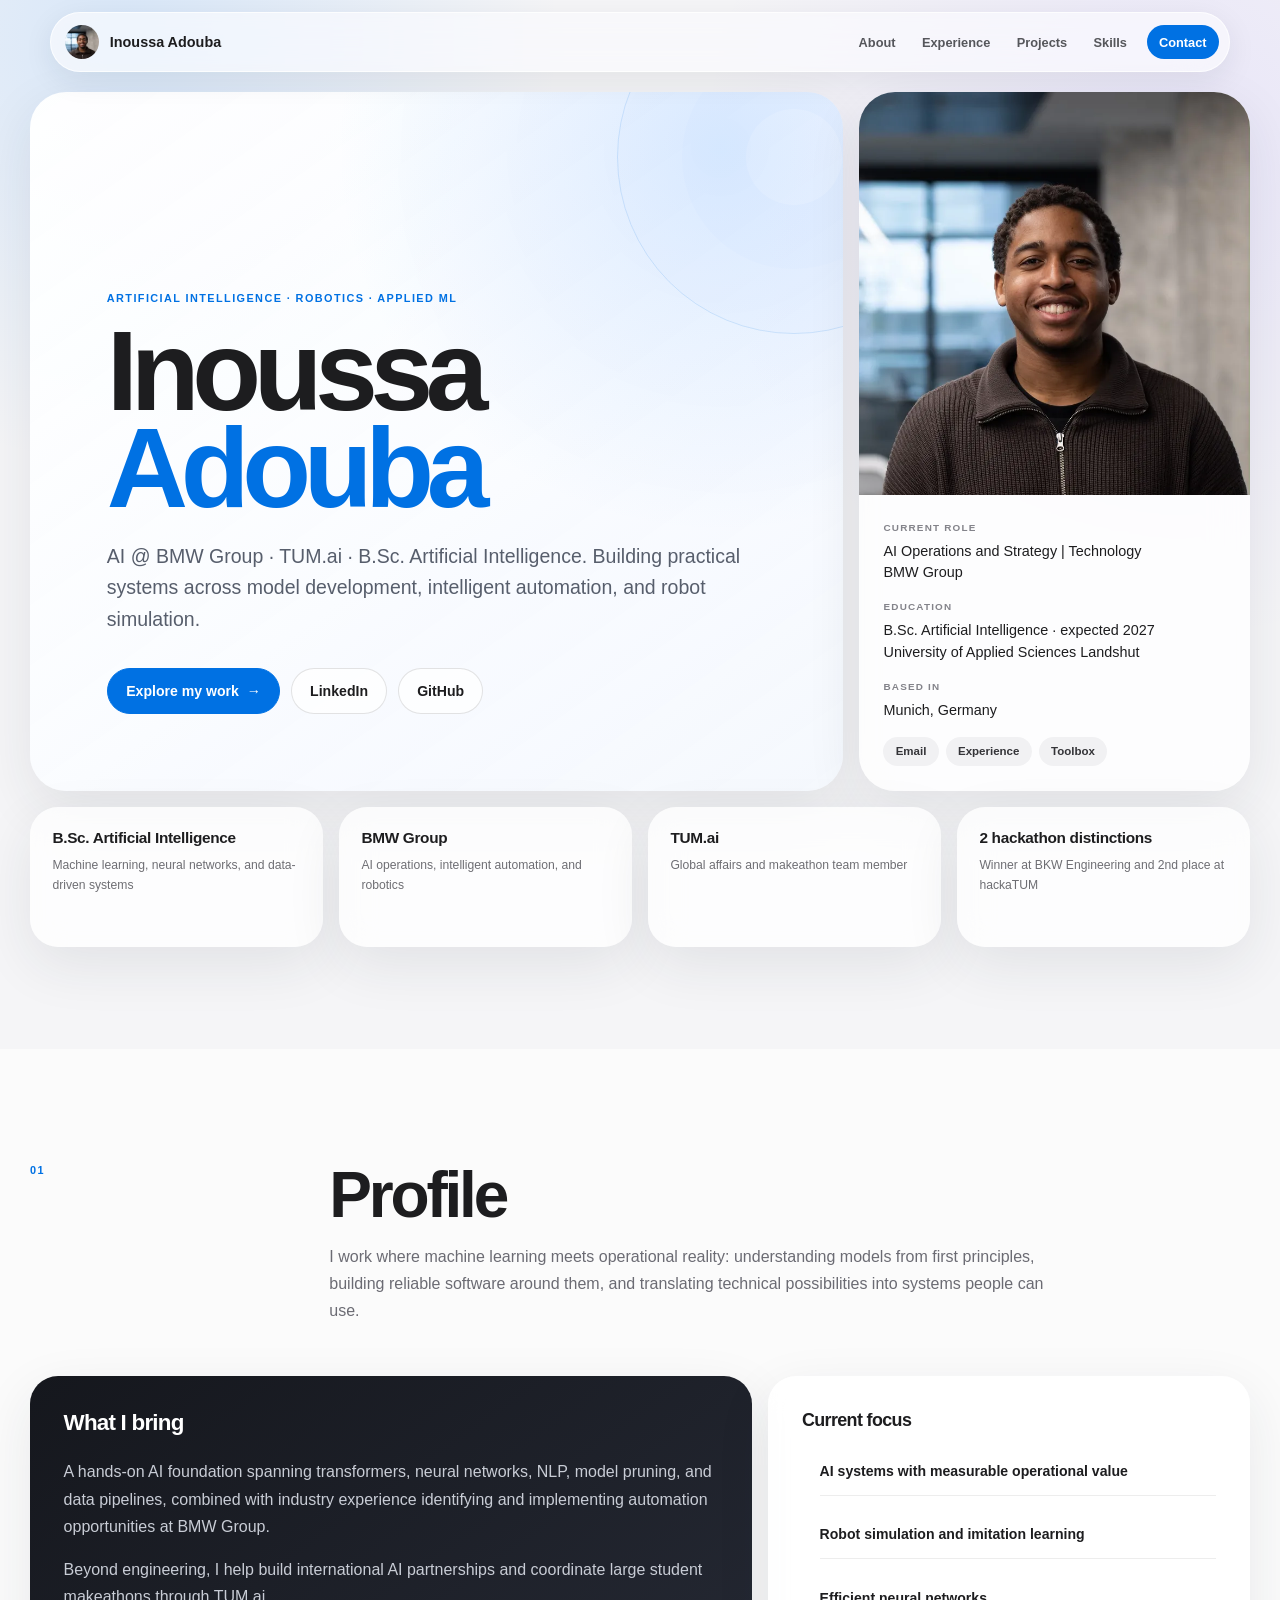
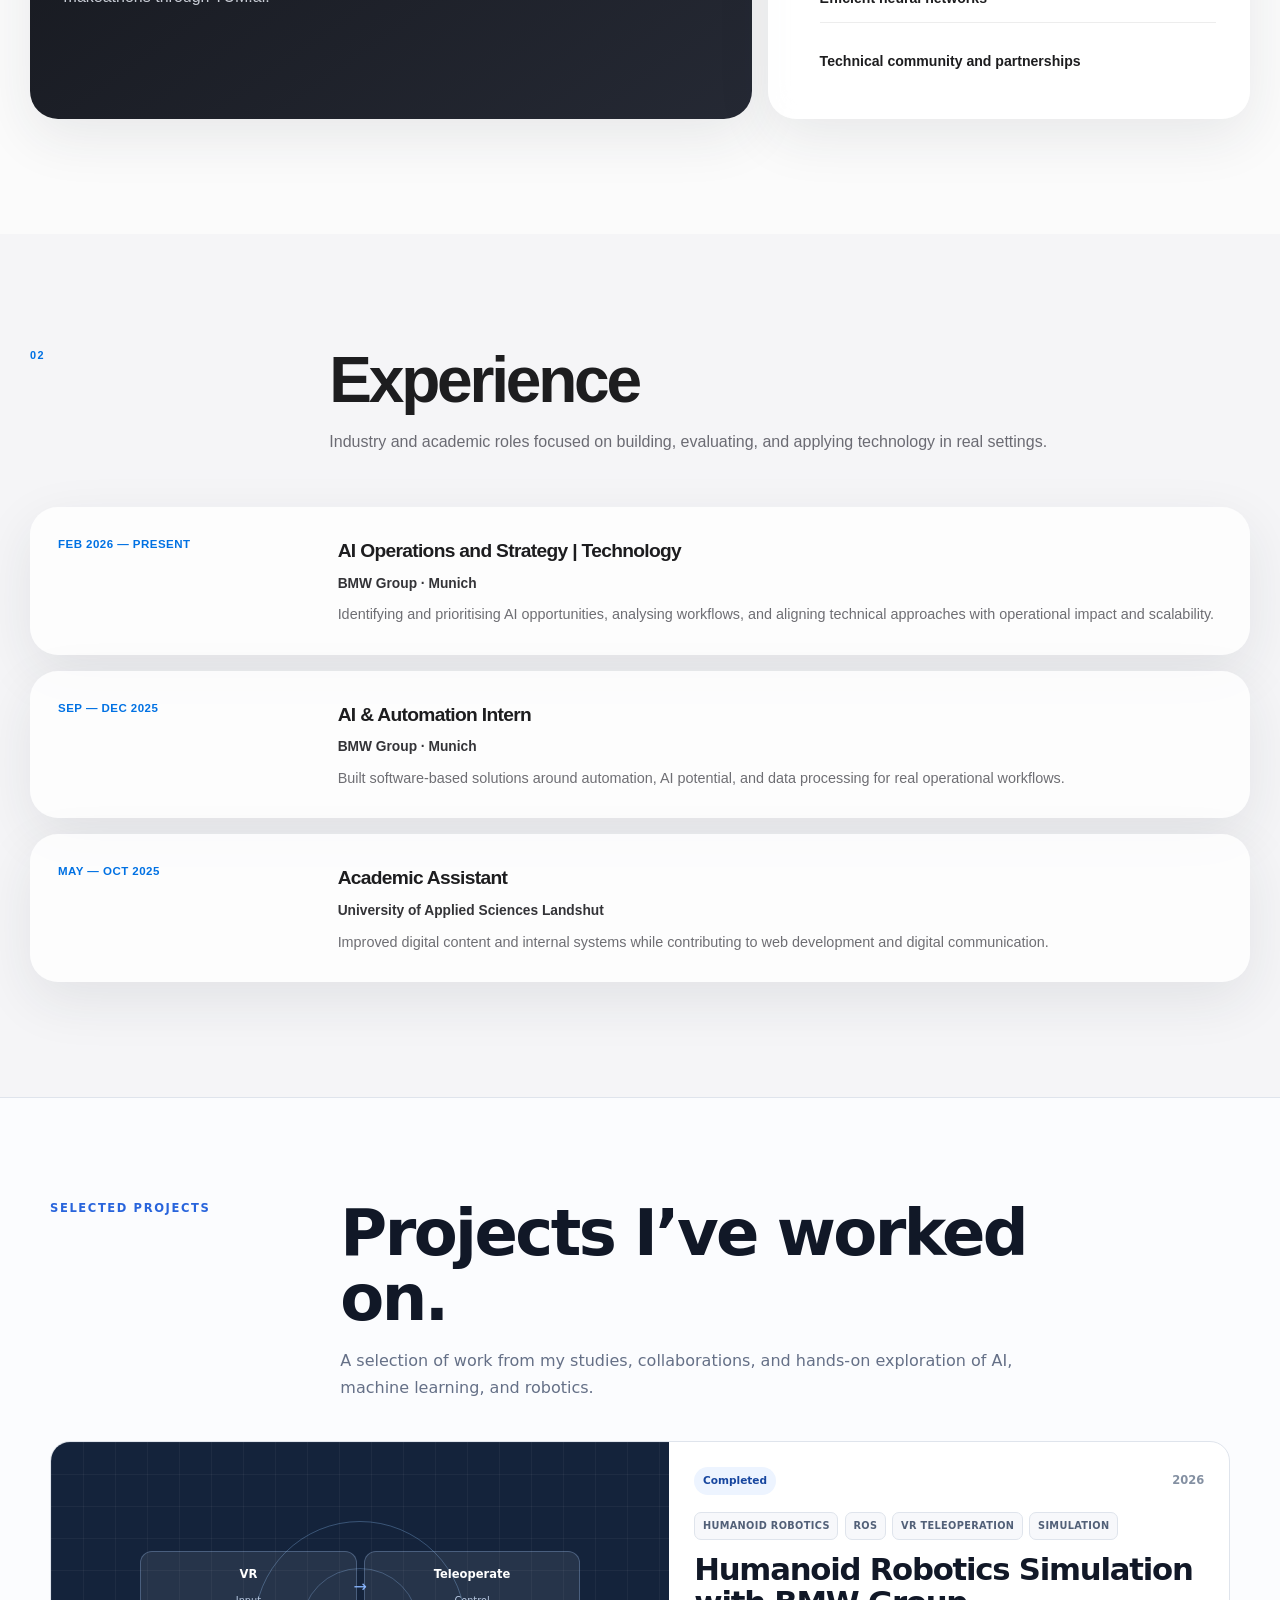
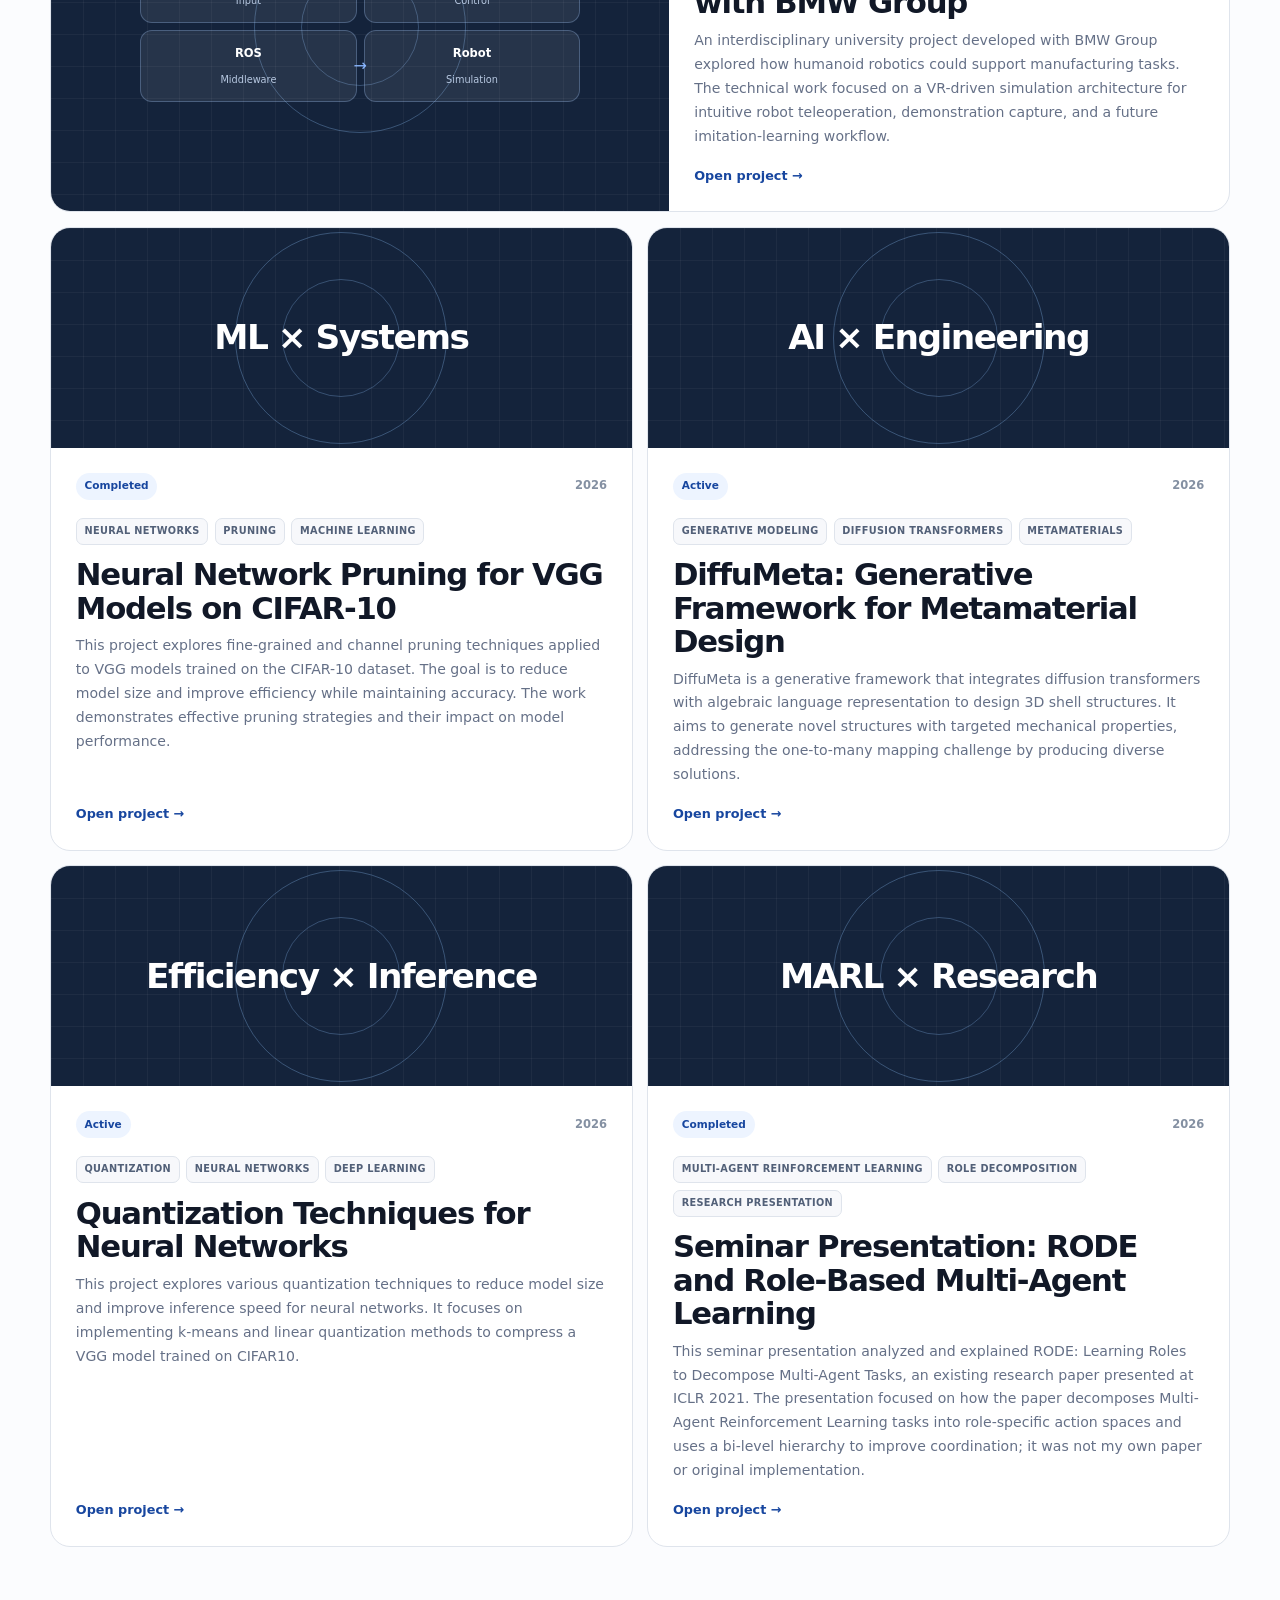
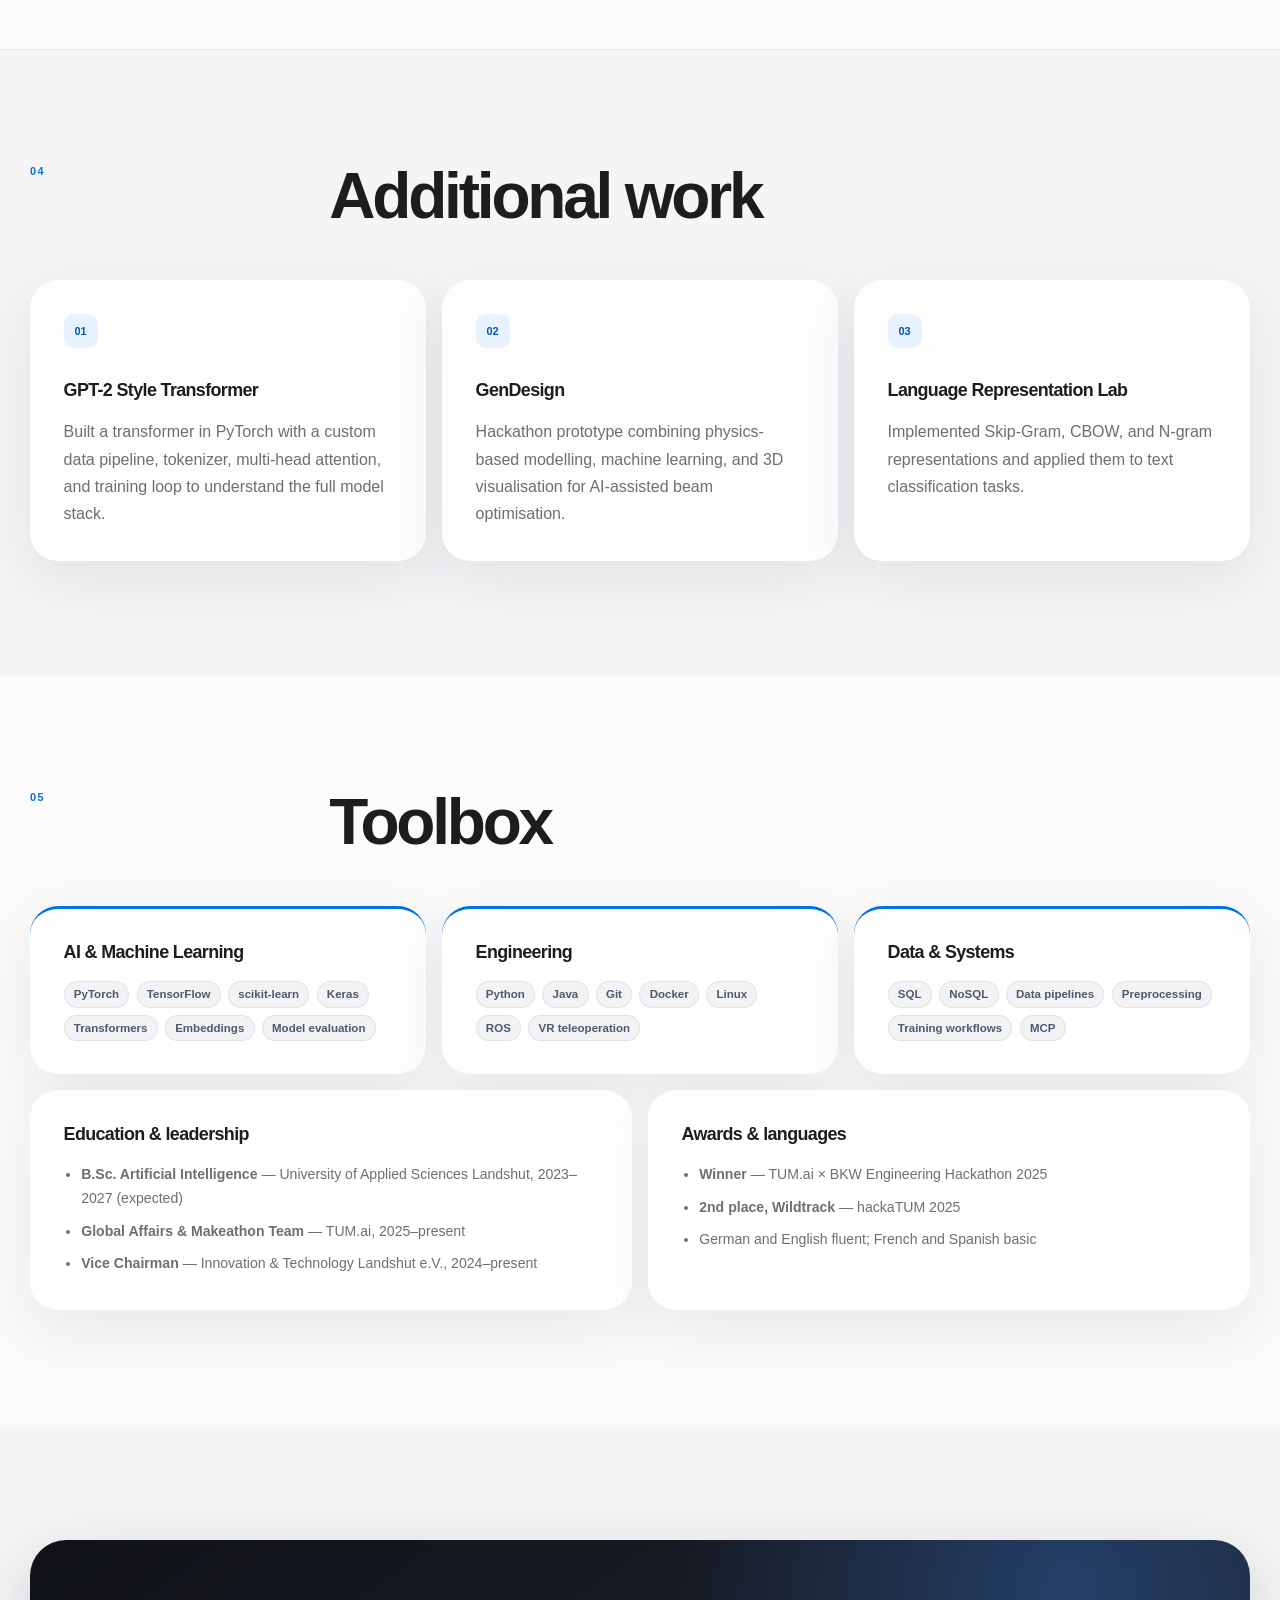
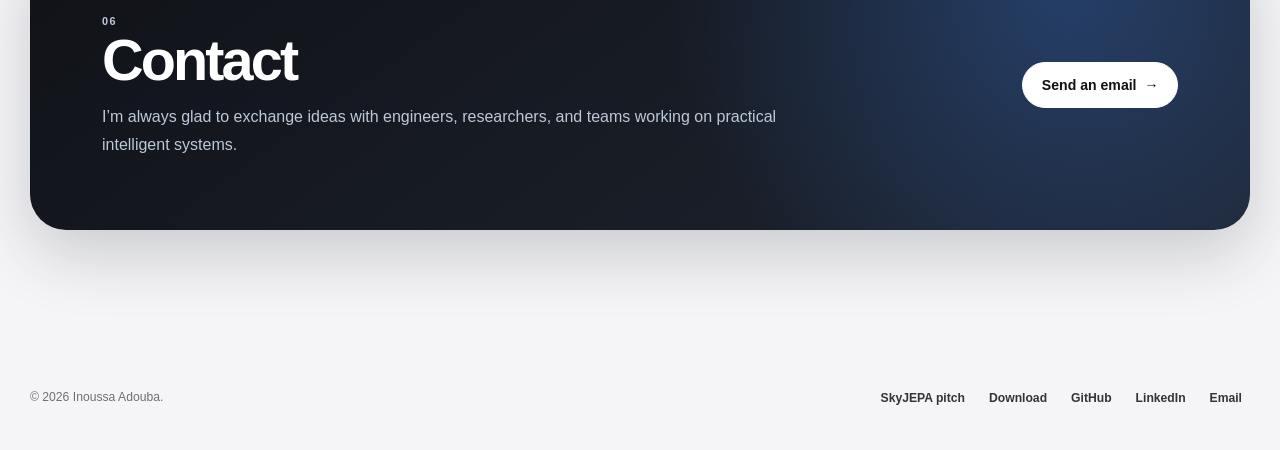
==== commit 3ac74284: "deploy: update portfolio site" ====
--- a/index.html
+++ b/index.html
@@ -2,7 +2,7 @@
       if (!window.matchMedia('(prefers-reduced-motion: reduce)').matches) {
         document.documentElement.classList.add('motion-ready');
       }
-    </script><link rel="stylesheet" href="/_astro/BaseLayout.BDGtLaxg.css"></head><body class="portfolio-home"><a class="skip-link" href="#main-content">Skip to content</a><header class="site-header"><div class="container nav-shell"><a class="brand" href="/" aria-label="Inoussa Adouba home"><img src="/_astro/inoussa-adouba.CsXf9BYN_1iteJf.webp" alt loading="lazy" decoding="async" width="80" height="100" class="brand-photo"><span>Inoussa Adouba</span></a><nav class="site-nav" aria-label="Primary navigation"><a href="/#about">About</a><a href="/#experience">Experience</a><a href="/#projects">Projects</a><a href="/#skills">Skills</a><a class="nav-contact" href="/#contact">Contact</a></nav></div></header><main id="main-content"><section class="hero alt3-section" id="about"><div class="container hero-bento"><div class="hero-copy" data-reveal><p class="eyebrow">Artificial Intelligence · Robotics · Applied ML</p><h1>Inoussa <span>Adouba</span></h1><p class="hero-lead">AI @ BMW Group · TUM.ai · B.Sc. Artificial Intelligence. Building practical systems across model development, intelligent automation, and robot simulation.</p><div class="button-row"><a class="button primary" href="#projects">Explore my work <span aria-hidden="true">→</span></a><a class="button" href="https://www.linkedin.com/in/inoussa-adouba/" target="_blank" rel="noreferrer">LinkedIn</a><a class="button" href="https://github.com/Yun1us" target="_blank" rel="noreferrer">GitHub</a></div></div><aside class="profile-panel" aria-label="Current profile" data-reveal style="--delay: 80ms;"><div class="profile-image-frame"><img src="/_astro/inoussa-adouba.CsXf9BYN_Z1mm7fA.webp" alt="Portrait of Inoussa Adouba" loading="eager" decoding="async" width="720" height="896" class="profile-photo"></div><div class="profile-content"><p class="profile-label">Current role</p><p class="profile-value">AI Operations and Strategy | Technology<br>BMW Group</p><p class="profile-label">Education</p><p class="profile-value">B.Sc. Artificial Intelligence · expected 2027<br>University of Applied Sciences Landshut</p><p class="profile-label">Based in</p><p class="profile-value">Munich, Germany</p><div class="profile-links"><a href="mailto:inoussaadouba@gmail.com">Email</a><a href="#experience">Experience</a><a href="#skills">Toolbox</a></div></div></aside><div class="metric-grid" aria-label="Profile highlights"><div class="metric" data-reveal><strong>B.Sc. Artificial Intelligence</strong><span>Machine learning, neural networks, and data-driven systems</span></div><div class="metric" data-reveal style="--delay: 50ms;"><strong>BMW Group</strong><span>AI operations, intelligent automation, and robotics</span></div><div class="metric" data-reveal style="--delay: 100ms;"><strong>TUM.ai</strong><span>Global affairs and makeathon team member</span></div><div class="metric" data-reveal style="--delay: 150ms;"><strong>2 hackathon distinctions</strong><span>Winner at BKW Engineering and 2nd place at hackaTUM</span></div></div></div></section><section class="section white alt3-section"><div class="container"><div class="section-heading" data-reveal><span class="section-kicker">01</span><div><h2>Profile</h2><p class="section-intro">I work where machine learning meets operational reality: understanding models from first principles, building reliable software around them, and translating technical possibilities into systems people can use.</p></div></div><div class="about-grid"><div class="about-card" data-reveal><h3>What I bring</h3><p>A hands-on AI foundation spanning transformers, neural networks, NLP, model pruning, and data pipelines, combined with industry experience identifying and implementing automation opportunities at BMW Group.</p><p>Beyond engineering, I help build international AI partnerships and coordinate large student makeathons through TUM.ai.</p></div><div class="info-card" data-reveal style="--delay: 70ms;"><h3>Current focus</h3><ul class="focus-list"><li>AI systems with measurable operational value</li><li>Robot simulation and imitation learning</li><li>Efficient neural networks</li><li>Technical community and partnerships</li></ul></div></div></div></section><section class="section alt3-section" id="experience"><div class="container"><div class="section-heading" data-reveal><span class="section-kicker">02</span><div><h2>Experience</h2><p class="section-intro">Industry and academic roles focused on building, evaluating, and applying technology in real settings.</p></div></div><ol class="timeline"><li class="timeline-item" data-reveal style="--delay: 0ms;"><div class="timeline-date">Feb 2026 — Present</div><div class="timeline-copy"><h3>AI Operations and Strategy | Technology</h3><p class="organization">BMW Group · Munich</p><p>Identifying and prioritising AI opportunities, analysing workflows, and aligning technical approaches with operational impact and scalability.</p></div></li><li class="timeline-item" data-reveal style="--delay: 55ms;"><div class="timeline-date">Sep — Dec 2025</div><div class="timeline-copy"><h3>AI &amp; Automation Intern</h3><p class="organization">BMW Group · Munich</p><p>Built software-based solutions around automation, AI potential, and data processing for real operational workflows.</p></div></li><li class="timeline-item" data-reveal style="--delay: 110ms;"><div class="timeline-date">May — Oct 2025</div><div class="timeline-copy"><h3>Academic Assistant</h3><p class="organization">University of Applied Sciences Landshut</p><p>Improved digital content and internal systems while contributing to web development and digital communication.</p></div></li></ol></div></section><section class="section white" id="projects"><div class="container"><div class="section-heading" data-reveal><span class="section-kicker">Selected projects</span><div><h2>Projects I’ve worked on.</h2><p class="section-intro">A selection of work from my studies, collaborations, and hands-on exploration of AI, machine learning, and robotics.</p></div></div><ol class="project-list"><li class="project-card" data-reveal style="--delay: 0ms;"><a class="project-visual-link" href="/projects/humanoid-robotics-bmw/" aria-label="View Humanoid Robotics Simulation with BMW Group"><div class="project-visual" aria-label="VR teleoperation architecture"><div class="system-flow"><div class="flow-node"><strong>VR</strong><span>Input</span></div><div class="flow-node"><strong>Teleoperate</strong><span>Control</span></div><div class="flow-node"><strong>ROS</strong><span>Middleware</span></div><div class="flow-node"><strong>Robot</strong><span>Simulation</span></div></div></div></a><div class="project-body"><div class="project-meta"><span class="project-status">Completed</span><span class="project-year">2026</span></div><div class="tag-list"><span class="tag">Humanoid Robotics</span><span class="tag">ROS</span><span class="tag">VR Teleoperation</span><span class="tag">Simulation</span></div><h3><a href="/projects/humanoid-robotics-bmw/">Humanoid Robotics Simulation with BMW Group</a></h3><p class="project-summary">An interdisciplinary university project developed with BMW Group explored how humanoid robotics could support manufacturing tasks. The technical work focused on a VR-driven simulation architecture for intuitive robot teleoperation, demonstration capture, and a future imitation-learning workflow.</p><a class="text-link" href="/projects/humanoid-robotics-bmw/">Open project <span aria-hidden="true">→</span></a></div></li><li class="project-card" data-reveal style="--delay: 70ms;"><a class="project-visual-link" href="/projects/ml3-prak01-ino/" aria-label="View Neural Network Pruning for VGG Models on CIFAR-10"><div class="project-visual" aria-hidden="true"><span>ML × Systems</span></div></a><div class="project-body"><div class="project-meta"><span class="project-status">Completed</span><span class="project-year">2026</span></div><div class="tag-list"><span class="tag">neural networks</span><span class="tag">pruning</span><span class="tag">machine learning</span></div><h3><a href="/projects/ml3-prak01-ino/">Neural Network Pruning for VGG Models on CIFAR-10</a></h3><p class="project-summary">This project explores fine-grained and channel pruning techniques applied to VGG models trained on the CIFAR-10 dataset. The goal is to reduce model size and improve efficiency while maintaining accuracy. The work demonstrates effective pruning strategies and their impact on model performance.</p><a class="text-link" href="/projects/ml3-prak01-ino/">Open project <span aria-hidden="true">→</span></a></div></li><li class="project-card" data-reveal style="--delay: 0ms;"><a class="project-visual-link" href="/projects/diffumeta-project/" aria-label="View DiffuMeta: Generative Framework for Metamaterial Design"><div class="project-visual" aria-hidden="true"><span>AI × Engineering</span></div></a><div class="project-body"><div class="project-meta"><span class="project-status">Active</span><span class="project-year">2026</span></div><div class="tag-list"><span class="tag">generative modeling</span><span class="tag">diffusion transformers</span><span class="tag">metamaterials</span></div><h3><a href="/projects/diffumeta-project/">DiffuMeta: Generative Framework for Metamaterial Design</a></h3><p class="project-summary">DiffuMeta is a generative framework that integrates diffusion transformers with algebraic language representation to design 3D shell structures. It aims to generate novel structures with targeted mechanical properties, addressing the one-to-many mapping challenge by producing diverse solutions.</p><a class="text-link" href="/projects/diffumeta-project/">Open project <span aria-hidden="true">→</span></a></div></li><li class="project-card" data-reveal style="--delay: 70ms;"><a class="project-visual-link" href="/projects/ml3-prak03-ino/" aria-label="View Quantization Techniques for Neural Networks"><div class="project-visual" aria-hidden="true"><span>Efficiency × Inference</span></div></a><div class="project-body"><div class="project-meta"><span class="project-status">Active</span><span class="project-year">2026</span></div><div class="tag-list"><span class="tag">quantization</span><span class="tag">neural networks</span><span class="tag">deep learning</span></div><h3><a href="/projects/ml3-prak03-ino/">Quantization Techniques for Neural Networks</a></h3><p class="project-summary">This project explores various quantization techniques to reduce model size and improve inference speed for neural networks. It focuses on implementing k-means and linear quantization methods to compress a VGG model trained on CIFAR10.</p><a class="text-link" href="/projects/ml3-prak03-ino/">Open project <span aria-hidden="true">→</span></a></div></li><li class="project-card" data-reveal style="--delay: 0ms;"><a class="project-visual-link" href="/projects/seminar-project/" aria-label="View Seminar Presentation: RODE and Role-Based Multi-Agent Learning"><div class="project-visual" aria-hidden="true"><span>MARL × Research</span></div></a><div class="project-body"><div class="project-meta"><span class="project-status">Completed</span><span class="project-year">2026</span></div><div class="tag-list"><span class="tag">Multi-Agent Reinforcement Learning</span><span class="tag">Role Decomposition</span><span class="tag">Research Presentation</span></div><h3><a href="/projects/seminar-project/">Seminar Presentation: RODE and Role-Based Multi-Agent Learning</a></h3><p class="project-summary">This seminar presentation analyzed and explained RODE: Learning Roles to Decompose Multi-Agent Tasks, an existing research paper presented at ICLR 2021. The presentation focused on how the paper decomposes Multi-Agent Reinforcement Learning tasks into role-specific action spaces and uses a bi-level hierarchy to improve coordination; it was not my own paper or original implementation.</p><a class="text-link" href="/projects/seminar-project/">Open project <span aria-hidden="true">→</span></a></div></li></ol></div></section><section class="section alt3-section"><div class="container"><div class="section-heading" data-reveal><span class="section-kicker">04</span><div><h2>Additional work</h2></div></div><div class="work-grid"><article class="work-card" data-reveal style="--delay: 0ms;"><div class="number">01</div><h3>GPT-2 Style Transformer</h3><p>Built a transformer in PyTorch with a custom data pipeline, tokenizer, multi-head attention, and training loop to understand the full model stack.</p></article><article class="work-card" data-reveal style="--delay: 55ms;"><div class="number">02</div><h3>GenDesign</h3><p>Hackathon prototype combining physics-based modelling, machine learning, and 3D visualisation for AI-assisted beam optimisation.</p></article><article class="work-card" data-reveal style="--delay: 110ms;"><div class="number">03</div><h3>Language Representation Lab</h3><p>Implemented Skip-Gram, CBOW, and N-gram representations and applied them to text classification tasks.</p></article></div></div></section><section class="section white alt3-section" id="skills"><div class="container"><div class="section-heading" data-reveal><span class="section-kicker">05</span><div><h2>Toolbox</h2></div></div><div class="skill-grid"><article class="skill-card" data-reveal style="--delay: 0ms;"><h3>AI &amp; Machine Learning</h3><div class="skill-list"><span>PyTorch</span><span>TensorFlow</span><span>scikit-learn</span><span>Keras</span><span>Transformers</span><span>Embeddings</span><span>Model evaluation</span></div></article><article class="skill-card" data-reveal style="--delay: 55ms;"><h3>Engineering</h3><div class="skill-list"><span>Python</span><span>Java</span><span>Git</span><span>Docker</span><span>Linux</span><span>ROS</span><span>VR teleoperation</span></div></article><article class="skill-card" data-reveal style="--delay: 110ms;"><h3>Data &amp; Systems</h3><div class="skill-list"><span>SQL</span><span>NoSQL</span><span>Data pipelines</span><span>Preprocessing</span><span>Training workflows</span><span>MCP</span></div></article></div><div class="dual-grid" style="margin-top: 1rem;"><article class="info-card" data-reveal><h3>Education & leadership</h3><ul><li><strong>B.Sc. Artificial Intelligence</strong> — University of Applied Sciences Landshut, 2023–2027 (expected)</li><li><strong>Global Affairs & Makeathon Team</strong> — TUM.ai, 2025–present</li><li><strong>Vice Chairman</strong> — Innovation & Technology Landshut e.V., 2024–present</li></ul></article><article class="info-card" data-reveal style="--delay: 70ms;"><h3>Awards & languages</h3><ul><li><strong>Winner</strong> — TUM.ai × BKW Engineering Hackathon 2025</li><li><strong>2nd place, Wildtrack</strong> — hackaTUM 2025</li><li>German and English fluent; French and Spanish basic</li></ul></article></div></div></section><section class="section alt3-section" id="contact"><div class="container"><div class="contact-panel" data-reveal><div><p class="eyebrow">06</p><h2>Contact</h2><p>I’m always glad to exchange ideas with engineers, researchers, and teams working on practical intelligent systems.</p></div><a class="button primary" href="mailto:inoussaadouba@gmail.com">Send an email <span aria-hidden="true">→</span></a></div></div></section></main><footer class="site-footer"><div class="container footer-shell"><p>© 2026 Inoussa Adouba.</p><div class="footer-links"><a data-skyjepa-protected href="/skyjepa-bmw-pitch-de/" target="_blank" rel="noreferrer">SkyJEPA pitch</a><a data-skyjepa-protected href="/downloads/skyjepa-bmw-pitch-de.zip" download>Download</a><a href="https://github.com/Yun1us" target="_blank" rel="noreferrer">GitHub</a><a href="https://www.linkedin.com/in/inoussa-adouba/" target="_blank" rel="noreferrer">LinkedIn</a><a href="mailto:inoussaadouba@gmail.com">Email</a></div></div></footer><script>
+    </script><link rel="stylesheet" href="/_astro/BaseLayout.CdbWcWSI.css"></head><body><a class="skip-link" href="#main-content">Skip to content</a><header class="site-header"><div class="container nav-shell"><a class="brand" href="/" aria-label="Inoussa Adouba home"><img src="/_astro/inoussa-adouba.CsXf9BYN_1iteJf.webp" alt loading="lazy" decoding="async" width="80" height="100" class="brand-photo"><span>Inoussa Adouba</span></a><nav class="site-nav" aria-label="Primary navigation"><a href="/#about">About</a><a href="/#experience">Experience</a><a href="/#projects">Projects</a><a href="/#skills">Skills</a><a class="nav-contact" href="/#contact">Contact</a></nav></div></header><main id="main-content"><section class="hero" id="about"><div class="container hero-bento"><div class="hero-copy" data-reveal><p class="eyebrow">Artificial Intelligence · Robotics · Applied ML</p><h1>Inoussa <span>Adouba</span></h1><p class="hero-lead">AI @ BMW Group · TUM.ai · B.Sc. Artificial Intelligence. Building practical systems across model development, intelligent automation, and robot simulation.</p><div class="button-row"><a class="button primary" href="#projects">Explore my work <span aria-hidden="true">→</span></a><a class="button" href="https://www.linkedin.com/in/inoussa-adouba/" target="_blank" rel="noreferrer">LinkedIn</a><a class="button" href="https://github.com/Yun1us" target="_blank" rel="noreferrer">GitHub</a></div></div><aside class="profile-panel" aria-label="Current profile" data-reveal style="--delay: 80ms;"><div class="profile-image-frame"><img src="/_astro/inoussa-adouba.CsXf9BYN_Z1mm7fA.webp" alt="Portrait of Inoussa Adouba" loading="eager" decoding="async" width="720" height="896" class="profile-photo"></div><div class="profile-content"><p class="profile-label">Current role</p><p class="profile-value">AI Operations and Strategy | Technology<br>BMW Group</p><p class="profile-label">Education</p><p class="profile-value">B.Sc. Artificial Intelligence · expected 2027<br>University of Applied Sciences Landshut</p><p class="profile-label">Based in</p><p class="profile-value">Munich, Germany</p><div class="profile-links"><a href="mailto:inoussaadouba@gmail.com">Email</a><a href="#experience">Experience</a><a href="#skills">Toolbox</a></div></div></aside><div class="metric-grid" aria-label="Profile highlights"><div class="metric" data-reveal><strong>B.Sc. Artificial Intelligence</strong><span>Machine learning, neural networks, and data-driven systems</span></div><div class="metric" data-reveal style="--delay: 50ms;"><strong>BMW Group</strong><span>AI operations, intelligent automation, and robotics</span></div><div class="metric" data-reveal style="--delay: 100ms;"><strong>TUM.ai</strong><span>Global affairs and makeathon team member</span></div><div class="metric" data-reveal style="--delay: 150ms;"><strong>2 hackathon distinctions</strong><span>Winner at BKW Engineering and 2nd place at hackaTUM</span></div></div></div></section><section class="section white"><div class="container"><div class="section-heading" data-reveal><span class="section-kicker">01</span><div><h2>Profile</h2><p class="section-intro">I work where machine learning meets operational reality: understanding models from first principles, building reliable software around them, and translating technical possibilities into systems people can use.</p></div></div><div class="about-grid"><div class="about-card" data-reveal><h3>What I bring</h3><p>A hands-on AI foundation spanning transformers, neural networks, NLP, model pruning, and data pipelines, combined with industry experience identifying and implementing automation opportunities at BMW Group.</p><p>Beyond engineering, I help build international AI partnerships and coordinate large student makeathons through TUM.ai.</p></div><div class="info-card" data-reveal style="--delay: 70ms;"><h3>Current focus</h3><ul class="focus-list"><li>AI systems with measurable operational value</li><li>Robot simulation and imitation learning</li><li>Efficient neural networks</li><li>Technical community and partnerships</li></ul></div></div></div></section><section class="section" id="experience"><div class="container"><div class="section-heading" data-reveal><span class="section-kicker">02</span><div><h2>Experience</h2><p class="section-intro">Industry and academic roles focused on building, evaluating, and applying technology in real settings.</p></div></div><ol class="timeline"><li class="timeline-item" data-reveal style="--delay: 0ms;"><div class="timeline-date">Feb 2026 — Present</div><div class="timeline-copy"><h3>AI Operations and Strategy | Technology</h3><p class="organization">BMW Group · Munich</p><p>Identifying and prioritising AI opportunities, analysing workflows, and aligning technical approaches with operational impact and scalability.</p></div></li><li class="timeline-item" data-reveal style="--delay: 55ms;"><div class="timeline-date">Sep — Dec 2025</div><div class="timeline-copy"><h3>AI &amp; Automation Intern</h3><p class="organization">BMW Group · Munich</p><p>Built software-based solutions around automation, AI potential, and data processing for real operational workflows.</p></div></li><li class="timeline-item" data-reveal style="--delay: 110ms;"><div class="timeline-date">May — Oct 2025</div><div class="timeline-copy"><h3>Academic Assistant</h3><p class="organization">University of Applied Sciences Landshut</p><p>Improved digital content and internal systems while contributing to web development and digital communication.</p></div></li></ol></div></section><section class="section white" id="projects"><div class="container"><div class="section-heading" data-reveal><span class="section-kicker">Selected projects</span><div><h2>Projects I’ve worked on.</h2><p class="section-intro">A selection of work from my studies, collaborations, and hands-on exploration of AI, machine learning, and robotics.</p></div></div><ol class="project-list"><li class="project-card" data-reveal style="--delay: 0ms;"><a class="project-visual-link" href="/projects/humanoid-robotics-bmw/" aria-label="View Humanoid Robotics Simulation with BMW Group"><div class="project-visual" aria-label="VR teleoperation architecture"><div class="system-flow"><div class="flow-node"><strong>VR</strong><span>Input</span></div><div class="flow-node"><strong>Teleoperate</strong><span>Control</span></div><div class="flow-node"><strong>ROS</strong><span>Middleware</span></div><div class="flow-node"><strong>Robot</strong><span>Simulation</span></div></div></div></a><div class="project-body"><div class="project-meta"><span class="project-status">Completed</span><span class="project-year">2026</span></div><div class="tag-list"><span class="tag">Humanoid Robotics</span><span class="tag">ROS</span><span class="tag">VR Teleoperation</span><span class="tag">Simulation</span></div><h3><a href="/projects/humanoid-robotics-bmw/">Humanoid Robotics Simulation with BMW Group</a></h3><p class="project-summary">An interdisciplinary university project developed with BMW Group explored how humanoid robotics could support manufacturing tasks. The technical work focused on a VR-driven simulation architecture for intuitive robot teleoperation, demonstration capture, and a future imitation-learning workflow.</p><a class="text-link" href="/projects/humanoid-robotics-bmw/">Open project <span aria-hidden="true">→</span></a></div></li><li class="project-card" data-reveal style="--delay: 70ms;"><a class="project-visual-link" href="/projects/ml3-prak01-ino/" aria-label="View Neural Network Pruning for VGG Models on CIFAR-10"><div class="project-visual" aria-hidden="true"><span>ML × Systems</span></div></a><div class="project-body"><div class="project-meta"><span class="project-status">Completed</span><span class="project-year">2026</span></div><div class="tag-list"><span class="tag">neural networks</span><span class="tag">pruning</span><span class="tag">machine learning</span></div><h3><a href="/projects/ml3-prak01-ino/">Neural Network Pruning for VGG Models on CIFAR-10</a></h3><p class="project-summary">This project explores fine-grained and channel pruning techniques applied to VGG models trained on the CIFAR-10 dataset. The goal is to reduce model size and improve efficiency while maintaining accuracy. The work demonstrates effective pruning strategies and their impact on model performance.</p><a class="text-link" href="/projects/ml3-prak01-ino/">Open project <span aria-hidden="true">→</span></a></div></li><li class="project-card" data-reveal style="--delay: 0ms;"><a class="project-visual-link" href="/projects/diffumeta-project/" aria-label="View DiffuMeta: Generative Framework for Metamaterial Design"><div class="project-visual" aria-hidden="true"><span>AI × Engineering</span></div></a><div class="project-body"><div class="project-meta"><span class="project-status">Active</span><span class="project-year">2026</span></div><div class="tag-list"><span class="tag">generative modeling</span><span class="tag">diffusion transformers</span><span class="tag">metamaterials</span></div><h3><a href="/projects/diffumeta-project/">DiffuMeta: Generative Framework for Metamaterial Design</a></h3><p class="project-summary">DiffuMeta is a generative framework that integrates diffusion transformers with algebraic language representation to design 3D shell structures. It aims to generate novel structures with targeted mechanical properties, addressing the one-to-many mapping challenge by producing diverse solutions.</p><a class="text-link" href="/projects/diffumeta-project/">Open project <span aria-hidden="true">→</span></a></div></li><li class="project-card" data-reveal style="--delay: 70ms;"><a class="project-visual-link" href="/projects/ml3-prak03-ino/" aria-label="View Quantization Techniques for Neural Networks"><div class="project-visual" aria-hidden="true"><span>Efficiency × Inference</span></div></a><div class="project-body"><div class="project-meta"><span class="project-status">Active</span><span class="project-year">2026</span></div><div class="tag-list"><span class="tag">quantization</span><span class="tag">neural networks</span><span class="tag">deep learning</span></div><h3><a href="/projects/ml3-prak03-ino/">Quantization Techniques for Neural Networks</a></h3><p class="project-summary">This project explores various quantization techniques to reduce model size and improve inference speed for neural networks. It focuses on implementing k-means and linear quantization methods to compress a VGG model trained on CIFAR10.</p><a class="text-link" href="/projects/ml3-prak03-ino/">Open project <span aria-hidden="true">→</span></a></div></li><li class="project-card" data-reveal style="--delay: 0ms;"><a class="project-visual-link" href="/projects/seminar-project/" aria-label="View Seminar Presentation: RODE and Role-Based Multi-Agent Learning"><div class="project-visual" aria-hidden="true"><span>MARL × Research</span></div></a><div class="project-body"><div class="project-meta"><span class="project-status">Completed</span><span class="project-year">2026</span></div><div class="tag-list"><span class="tag">Multi-Agent Reinforcement Learning</span><span class="tag">Role Decomposition</span><span class="tag">Research Presentation</span></div><h3><a href="/projects/seminar-project/">Seminar Presentation: RODE and Role-Based Multi-Agent Learning</a></h3><p class="project-summary">This seminar presentation analyzed and explained RODE: Learning Roles to Decompose Multi-Agent Tasks, an existing research paper presented at ICLR 2021. The presentation focused on how the paper decomposes Multi-Agent Reinforcement Learning tasks into role-specific action spaces and uses a bi-level hierarchy to improve coordination; it was not my own paper or original implementation.</p><a class="text-link" href="/projects/seminar-project/">Open project <span aria-hidden="true">→</span></a></div></li></ol></div></section><section class="section"><div class="container"><div class="section-heading" data-reveal><span class="section-kicker">04</span><div><h2>Additional work</h2></div></div><div class="work-grid"><article class="work-card" data-reveal style="--delay: 0ms;"><div class="number">01</div><h3>GPT-2 Style Transformer</h3><p>Built a transformer in PyTorch with a custom data pipeline, tokenizer, multi-head attention, and training loop to understand the full model stack.</p></article><article class="work-card" data-reveal style="--delay: 55ms;"><div class="number">02</div><h3>GenDesign</h3><p>Hackathon prototype combining physics-based modelling, machine learning, and 3D visualisation for AI-assisted beam optimisation.</p></article><article class="work-card" data-reveal style="--delay: 110ms;"><div class="number">03</div><h3>Language Representation Lab</h3><p>Implemented Skip-Gram, CBOW, and N-gram representations and applied them to text classification tasks.</p></article></div></div></section><section class="section white" id="skills"><div class="container"><div class="section-heading" data-reveal><span class="section-kicker">05</span><div><h2>Toolbox</h2></div></div><div class="skill-grid"><article class="skill-card" data-reveal style="--delay: 0ms;"><h3>AI &amp; Machine Learning</h3><div class="skill-list"><span>PyTorch</span><span>TensorFlow</span><span>scikit-learn</span><span>Keras</span><span>Transformers</span><span>Embeddings</span><span>Model evaluation</span></div></article><article class="skill-card" data-reveal style="--delay: 55ms;"><h3>Engineering</h3><div class="skill-list"><span>Python</span><span>Java</span><span>Git</span><span>Docker</span><span>Linux</span><span>ROS</span><span>VR teleoperation</span></div></article><article class="skill-card" data-reveal style="--delay: 110ms;"><h3>Data &amp; Systems</h3><div class="skill-list"><span>SQL</span><span>NoSQL</span><span>Data pipelines</span><span>Preprocessing</span><span>Training workflows</span><span>MCP</span></div></article></div><div class="dual-grid" style="margin-top: 1rem;"><article class="info-card" data-reveal><h3>Education & leadership</h3><ul><li><strong>B.Sc. Artificial Intelligence</strong> — University of Applied Sciences Landshut, 2023–2027 (expected)</li><li><strong>Global Affairs & Makeathon Team</strong> — TUM.ai, 2025–present</li><li><strong>Vice Chairman</strong> — Innovation & Technology Landshut e.V., 2024–present</li></ul></article><article class="info-card" data-reveal style="--delay: 70ms;"><h3>Awards & languages</h3><ul><li><strong>Winner</strong> — TUM.ai × BKW Engineering Hackathon 2025</li><li><strong>2nd place, Wildtrack</strong> — hackaTUM 2025</li><li>German and English fluent; French and Spanish basic</li></ul></article></div></div></section><section class="section" id="contact"><div class="container"><div class="contact-panel" data-reveal><div><p class="eyebrow">06</p><h2>Contact</h2><p>I’m always glad to exchange ideas with engineers, researchers, and teams working on practical intelligent systems.</p></div><a class="button primary" href="mailto:inoussaadouba@gmail.com">Send an email <span aria-hidden="true">→</span></a></div></div></section></main><footer class="site-footer"><div class="container footer-shell"><p>© 2026 Inoussa Adouba.</p><div class="footer-links"><a data-skyjepa-protected href="/skyjepa-bmw-pitch-de/" target="_blank" rel="noreferrer">SkyJEPA pitch</a><a data-skyjepa-protected href="/downloads/skyjepa-bmw-pitch-de.zip" download>Download</a><a href="https://github.com/Yun1us" target="_blank" rel="noreferrer">GitHub</a><a href="https://www.linkedin.com/in/inoussa-adouba/" target="_blank" rel="noreferrer">LinkedIn</a><a href="mailto:inoussaadouba@gmail.com">Email</a></div></div></footer><script>
       const revealItems = document.querySelectorAll('[data-reveal]');
       if ('IntersectionObserver' in window && document.documentElement.classList.contains('motion-ready')) {
         const observer = new IntersectionObserver((entries) => {
--- a/_astro/BaseLayout.CdbWcWSI.css
+++ b/_astro/BaseLayout.CdbWcWSI.css
@@ -0,0 +1 @@
+:root{color-scheme:light;--ink:#1d1d1f;--ink-soft:#343438;--muted:#6e6e73;--blue:#0071e3;--blue-dark:#0058b0;--blue-soft:#e8f2ff;--blue-faint:#f4f8ff;--surface:#fff;--surface-soft:#f1f1f3;--canvas:#f5f5f7;--line:#1d1d1f1a;--line-strong:#1d1d1f2b;--dark:#101114;--dark-soft:#25262a;--radius-xl:36px;--radius-lg:28px;--radius-md:18px;--shadow-card:0 18px 55px #22283417;--ease-out:cubic-bezier(.23, 1, .32, 1);--ease-in-out:cubic-bezier(.77, 0, .175, 1);--press-duration:.14s;--ui-duration:.24s;background:var(--canvas);color:var(--ink);font-family:-apple-system,BlinkMacSystemFont,SF Pro Text,SF Pro Display,Helvetica Neue,Arial,sans-serif}@view-transition{navigation:auto}::view-transition-group(project-book){animation-duration:.68s;animation-timing-function:cubic-bezier(.22,1,.36,1)}::view-transition-old(project-book){transform-origin:0;animation:.68s cubic-bezier(.22,1,.36,1) both project-book-out}::view-transition-new(project-book){animation:.68s cubic-bezier(.22,1,.36,1) both project-book-in}@keyframes project-book-out{0%{opacity:1;filter:brightness()}to{opacity:0;filter:brightness(1.08)}}@keyframes project-book-in{0%{opacity:.2;filter:blur(2px)}to{opacity:1;filter:blur()}}*{box-sizing:border-box}html{scroll-behavior:smooth}body{background:var(--canvas);min-width:320px;margin:0}a{color:inherit}img{max-width:100%;display:block}h1,h2,h3,p{margin-top:0}h1,h2,h3{color:var(--ink);letter-spacing:-.04em}p,li{color:var(--muted);line-height:1.7}code{background:var(--blue-soft);color:var(--blue-dark);border-radius:6px;padding:.1rem .35rem}.skip-link{z-index:100;border:1px solid var(--line);background:#fff;border-radius:10px;padding:.75rem 1rem;position:fixed;top:.75rem;left:.75rem;transform:translateY(-160%)}.skip-link:focus{transform:translateY(0)}.container{width:min(1180px,100% - 2.5rem);margin-inline:auto}.site-header{z-index:40;backdrop-filter:blur(18px);background:#f7f8fbe6;border-bottom:1px solid #dfe4ecdb;position:sticky;top:0}.nav-shell{justify-content:space-between;align-items:center;gap:2rem;min-height:68px;display:flex}.brand{color:var(--ink);align-items:center;gap:.75rem;font-weight:780;text-decoration:none;display:inline-flex}.brand-photo{border:1px solid var(--line-strong);object-fit:cover;object-position:center 28%;border-radius:11px;width:36px;height:36px}.site-nav{align-items:center;gap:.35rem;display:flex}.site-nav a{color:#465268;border-radius:9px;padding:.6rem .75rem;font-size:.86rem;font-weight:650;text-decoration:none;transition:background .15s,color .15s}.site-nav a:hover{color:var(--ink);background:#fff}.site-nav .nav-contact:hover{color:#fff;background:#26354c}main{min-height:72vh}.hero{padding:2rem 0 clamp(5rem,8vw,7rem);scroll-margin-top:68px}.hero-bento{grid-template-columns:minmax(0,1.45fr) minmax(320px,.65fr);gap:.9rem;display:grid}.hero-copy,.profile-panel,.metric,.about-card,.info-card,.timeline-item,.project-card,.work-card,.skill-card{border:1px solid var(--line);background:var(--surface)}.hero-copy{border-radius:var(--radius-xl);flex-direction:column;justify-content:flex-end;min-height:590px;padding:clamp(2rem,6vw,5rem);display:flex}.eyebrow,.section-kicker{color:var(--blue);letter-spacing:.14em;text-transform:uppercase;margin-bottom:1rem;font-size:.72rem;font-weight:800}.hero h1{max-width:760px;margin-bottom:1.5rem;font-size:clamp(4rem,8vw,7.6rem);line-height:.9}.hero-lead{color:#4d5b72;max-width:700px;margin-bottom:2rem;font-size:clamp(1.02rem,1.8vw,1.23rem);line-height:1.7}.button-row{flex-wrap:wrap;gap:.65rem;display:flex}.button{border:1px solid var(--line-strong);min-height:44px;color:var(--ink);background:#fff;border-radius:11px;justify-content:center;align-items:center;gap:.5rem;padding:.65rem 1rem;font-size:.88rem;font-weight:720;text-decoration:none;transition:border-color .15s,background .15s,color .15s;display:inline-flex}.button.primary{border-color:var(--blue);background:var(--blue);color:#fff}.button.primary:hover{border-color:var(--blue-dark);background:var(--blue-dark)}.profile-panel{border-radius:var(--radius-xl);overflow:hidden}.profile-image-frame{aspect-ratio:4/3;background:var(--surface-soft);overflow:hidden}.profile-photo{object-fit:cover;object-position:center 32%;width:100%;height:100%}.profile-label{color:#7a8598;letter-spacing:.11em;text-transform:uppercase;margin:0 0 .25rem;font-size:.65rem;font-weight:780}.profile-value{color:var(--ink);margin:0 0 1rem;font-size:.92rem;line-height:1.48}.profile-links{flex-wrap:wrap;gap:.45rem;display:flex}.profile-links a{border:1px solid var(--line);background:var(--canvas);color:var(--ink-soft);border-radius:8px;padding:.4rem .55rem;font-size:.72rem;font-weight:700;text-decoration:none}.metric-grid{grid-column:1/-1;grid-template-columns:repeat(4,1fr);gap:.9rem;display:grid}.metric{border-radius:var(--radius-lg);min-height:132px;padding:1.25rem}.metric strong{color:var(--ink);margin-bottom:.5rem;font-size:.93rem;display:block}.metric span{color:var(--muted);font-size:.78rem;line-height:1.55}.section{padding:clamp(4.5rem,8vw,7rem) 0;scroll-margin-top:68px}.section.white{border-block:1px solid var(--line);background:#fbfcfe}.section-heading{grid-template-columns:minmax(150px,.45fr) minmax(0,1.55fr);gap:2rem;margin-bottom:2.5rem;display:grid}.section-heading h2{max-width:760px;margin-bottom:0;font-size:clamp(2.25rem,5vw,4.4rem);line-height:1.02}.section-intro{max-width:720px;margin:1rem 0 0;font-size:1rem}.about-grid{grid-template-columns:1.2fr .8fr;gap:.9rem;display:grid}.about-card,.info-card,.work-card,.skill-card{border-radius:var(--radius-lg);padding:clamp(1.4rem,3vw,2.1rem)}.about-card h3{color:#fff;font-size:1.4rem}.about-card p:last-child,.info-card p:last-child,.work-card p:last-child{margin-bottom:0}.focus-list{gap:.45rem;margin:0;padding:0;list-style:none;display:grid}.focus-list li{border-bottom:1px solid var(--line);color:var(--ink);padding:.7rem 0;font-size:.9rem;font-weight:650}.focus-list li:last-child{border-bottom:0}.timeline{gap:.75rem;margin:0;padding:0;list-style:none;display:grid}.timeline-item{border-radius:var(--radius-lg);grid-template-columns:minmax(150px,.28fr) minmax(0,1fr);align-items:start;gap:2rem;padding:1.55rem;transition:border-color .18s,transform .18s;display:grid}.timeline-item:hover{border-color:#b8c3d3;transform:translateY(-2px)}.timeline-date{color:var(--blue-dark);letter-spacing:.04em;text-transform:uppercase;font-size:.72rem;font-weight:780}.timeline-copy h3{margin-bottom:.25rem;font-size:1.2rem}.timeline-copy .organization{color:var(--ink-soft);margin-bottom:.45rem;font-size:.86rem;font-weight:650}.timeline-copy p:last-child{margin-bottom:0;font-size:.9rem}.project-list{grid-template-columns:repeat(2,minmax(0,1fr));gap:.9rem;margin:0;padding:0;list-style:none;display:grid}.project-card{border-radius:var(--radius-lg);grid-template-rows:auto 1fr;transition:border-color .32s,box-shadow .42s,transform .42s cubic-bezier(.22,1,.36,1);display:grid;overflow:hidden}.project-card:is(:hover,:focus-within){border-color:#a8b7cc;transform:translateY(-7px);box-shadow:0 24px 60px #1018281f}.project-card:first-child{grid-column:1/-1;grid-template-rows:1fr;grid-template-columns:1.05fr .95fr}.project-visual-link{min-height:220px;text-decoration:none;display:block;position:relative;overflow:hidden}.project-visual-link:after{z-index:4;content:"";pointer-events:none;background:linear-gradient(90deg,#0000,#ffffff1c,#0000);width:32%;transition:left .76s cubic-bezier(.22,1,.36,1);position:absolute;inset:0 auto 0 -45%;transform:skew(-16deg)}.project-card:is(:hover,:focus-within) .project-visual-link:after{left:118%}.project-card:first-child .project-visual-link{min-height:350px}.project-visual{width:100%;height:100%;min-height:inherit;background-color:#14233b;background-image:linear-gradient(#ffffff0b 1px,#0000 1px),linear-gradient(90deg,#ffffff0b 1px,#0000 1px);background-size:32px 32px;place-items:center;transition:background-position .68s cubic-bezier(.22,1,.36,1),transform .68s cubic-bezier(.22,1,.36,1);display:grid;position:relative;overflow:hidden}.project-card:is(:hover,:focus-within) .project-visual{background-position:12px 8px;transform:scale(1.025)}.project-visual:before{content:"";border:1px solid #93c5fd4d;border-radius:50%;width:210px;height:210px;transition:opacity .52s,transform .68s cubic-bezier(.22,1,.36,1);position:absolute}.project-visual:after{content:"";border:1px solid #93c5fd47;border-radius:50%;width:116px;height:116px;transition:opacity .52s,transform .68s cubic-bezier(.22,1,.36,1);position:absolute}.project-card:is(:hover,:focus-within) .project-visual:before{opacity:.78;transform:scale(1.2)}.project-card:is(:hover,:focus-within) .project-visual:after{opacity:.95;transform:scale(.82)}.project-visual>span{z-index:1;color:#fff;letter-spacing:-.045em;font-size:clamp(1.45rem,3vw,2.15rem);font-weight:800;transition:letter-spacing .48s,transform .48s cubic-bezier(.22,1,.36,1)}.project-card:is(:hover,:focus-within) .project-visual>span{letter-spacing:-.025em;transform:translateY(-3px)}.project-visual .system-flow{z-index:2;grid-template-columns:repeat(2,minmax(0,1fr));width:min(100% - 1.5rem,440px)}.project-visual .flow-node{min-height:72px;padding:.65rem;transition:border-color .32s,background .32s,transform .42s cubic-bezier(.22,1,.36,1)}.project-card:is(:hover,:focus-within) .project-visual .flow-node{background:#ffffff1f;border-color:#9fc2f58c;transform:translateY(-3px)}.project-card:is(:hover,:focus-within) .project-visual .flow-node:nth-child(2){transition-delay:45ms}.project-card:is(:hover,:focus-within) .project-visual .flow-node:nth-child(3){transition-delay:90ms}.project-card:is(:hover,:focus-within) .project-visual .flow-node:nth-child(4){transition-delay:.135s}.project-visual .flow-node:nth-child(2):after{display:none}.project-body{flex-direction:column;padding:1.55rem;display:flex}.project-meta{justify-content:space-between;align-items:center;gap:1rem;display:flex}.project-status{color:var(--blue-dark);background:#edf4ff;border-radius:999px;padding:.3rem .55rem;font-size:.66rem;font-weight:780}.project-year{color:#8490a2;font-size:.72rem;font-weight:700}.tag-list{flex-wrap:wrap;gap:.4rem;display:flex}.project-body .tag-list{margin-top:1.1rem}.tag{border:1px solid var(--line);background:var(--canvas);color:#526078;letter-spacing:.035em;text-transform:uppercase;border-radius:7px;padding:.27rem .48rem;font-size:.61rem;font-weight:740;display:inline-flex}.project-body h3{margin:.85rem 0 .6rem;font-size:clamp(1.35rem,2.4vw,2rem);line-height:1.08}.project-body h3 a{text-decoration:none;transition:color .22s}.project-card:is(:hover,:focus-within) .project-body h3 a{color:var(--blue-dark)}.project-summary{margin-bottom:1rem;font-size:.88rem}.text-link{color:var(--blue-dark);margin-top:auto;font-size:.8rem;font-weight:760;text-decoration:none}.text-link span{transition:transform .28s cubic-bezier(.22,1,.36,1);display:inline-block}.project-card:is(:hover,:focus-within) .text-link span{transform:translate(5px)}.system-flow{grid-template-columns:repeat(4,1fr);align-items:stretch;gap:.45rem;display:grid}.flow-node{color:#fff;text-align:center;background:#ffffff14;border:1px solid #9fc2f54d;border-radius:12px;place-items:center;min-height:94px;padding:.8rem;display:grid;position:relative}.flow-node:not(:last-child):after{z-index:2;color:#8ab7ff;content:"→";transition:transform .36s cubic-bezier(.22,1,.36,1);animation:2.3s ease-in-out infinite flow-pulse;position:absolute;top:50%;right:-.7rem;transform:translateY(-50%)}.flow-node strong{font-size:.72rem;display:block}.flow-node span{color:#b7c8e1;margin-top:.25rem;font-size:.61rem;display:block}.work-grid,.skill-grid,.dual-grid{grid-template-columns:repeat(3,1fr);gap:.9rem;display:grid}.work-card,.skill-card{transition:border-color .18s,transform .18s}.work-card:hover{border-color:#b8c3d3;transform:translateY(-2px)}.work-card .number{background:var(--blue-soft);width:34px;height:34px;color:var(--blue-dark);border-radius:10px;place-items:center;margin-bottom:2rem;font-size:.68rem;font-weight:800;display:grid}.work-card h3,.skill-card h3,.info-card h3{font-size:1.12rem}.skill-card,.dual-grid .info-card{transition:border-color .32s,box-shadow .42s,transform .42s cubic-bezier(.22,1,.36,1)}.skill-card:hover,.dual-grid .info-card:hover{border-color:#a8b7cc;transform:translateY(-8px);box-shadow:0 22px 48px #1018281c}.skill-card:hover{border-top-color:var(--blue-dark)}.skill-list{flex-wrap:wrap;gap:.45rem;display:flex}.skill-list span{border:1px solid var(--line);background:var(--canvas);color:#4b5970;border-radius:8px;padding:.38rem .58rem;font-size:.72rem;font-weight:650;transition:border-color .26s,background .26s,transform .36s cubic-bezier(.22,1,.36,1)}.skill-card:hover .skill-list span{background:var(--blue-faint);border-color:#c6d4e8;transform:translateY(-2px)}.skill-card:hover .skill-list span:nth-child(2n){transition-delay:35ms}.skill-card:hover .skill-list span:nth-child(3n){transition-delay:70ms}.dual-grid{grid-template-columns:1fr 1fr;margin-top:.9rem}.info-card ul{margin:0;padding-left:1.1rem}.info-card li{font-size:.88rem}.info-card li+li{margin-top:.55rem}.contact-panel{border-radius:var(--radius-xl);background:var(--dark);grid-template-columns:1fr auto;align-items:center;gap:2rem;padding:clamp(2rem,6vw,4.5rem);display:grid}.contact-panel h2{color:#fff;max-width:760px;margin-bottom:.8rem;font-size:clamp(2rem,4.5vw,3.8rem);line-height:1.04}.contact-panel p{color:#bdc8d8;max-width:680px;margin-bottom:0}.contact-panel .button{color:var(--dark);background:#fff;border-color:#fff}.contact-panel .button:hover{background:#e8edf5}.project-hero{padding:2rem 0 1rem}.project-hero .container{border-radius:var(--radius-xl);background:var(--dark);padding:clamp(2rem,6vw,5rem)}.breadcrumb{color:#9dbff7;margin-bottom:2rem;font-size:.78rem;font-weight:700;text-decoration:none;display:inline-block}.project-hero h1{color:#fff;letter-spacing:-.045em;text-wrap:balance;max-width:1100px;margin-bottom:1.3rem;font-size:clamp(2.35rem,4.6vw,4.4rem);line-height:1.02}.project-hero .eyebrow{color:#8eb7f7}.project-hero .tag{color:#d8e5f8;background:#ffffff14;border-color:#ffffff29}.project-layout{grid-template-columns:minmax(0,1fr) 260px;align-items:start;gap:1rem;padding-top:1rem;padding-bottom:6rem;display:grid}.project-layout.has-slides{grid-template-columns:minmax(0,1fr) minmax(340px,420px)}.project-article,.project-aside{border:1px solid var(--line);border-radius:var(--radius-lg);background:#fff}.project-article{padding:clamp(1.5rem,5vw,4rem)}.project-article>.system-flow{background:#14233b;border-radius:16px;margin-bottom:3.5rem;padding:1rem;transition:box-shadow .42s,transform .42s cubic-bezier(.22,1,.36,1);position:relative;overflow:hidden}.project-article>.system-flow:before{z-index:0;content:"";pointer-events:none;background:linear-gradient(90deg,#0000,#ffffff17,#0000);width:28%;transition:left .76s cubic-bezier(.22,1,.36,1);position:absolute;inset:0 auto 0 -42%;transform:skew(-16deg)}.project-article>.system-flow:hover{transform:translateY(-5px);box-shadow:0 20px 44px #10182833}.project-article>.system-flow:hover:before{left:120%}.project-article>.system-flow .flow-node{z-index:1;transition:border-color .32s,background .32s,transform .42s cubic-bezier(.22,1,.36,1)}.project-article>.system-flow:hover .flow-node{background:#ffffff1f;border-color:#9fc2f58f;transform:translateY(-4px)}.project-article>.system-flow:hover .flow-node:nth-child(2){transition-delay:45ms}.project-article>.system-flow:hover .flow-node:nth-child(3){transition-delay:90ms}.project-article>.system-flow:hover .flow-node:nth-child(4){transition-delay:.135s}.project-article>.system-flow:hover .flow-node:not(:last-child):after{transform:translate(5px,-50%)}.project-article h2{margin-top:3rem;margin-bottom:1rem;font-size:clamp(1.5rem,3vw,2.15rem)}.project-article h2:first-of-type{margin-top:0}.project-article ul{padding-left:1.2rem}.project-article li+li{margin-top:.5rem}.project-aside{padding:1.25rem;position:sticky;top:86px}.project-aside dl{margin:0}.project-aside dt{color:#7b8799;letter-spacing:.1em;text-transform:uppercase;margin-top:1rem;font-size:.63rem;font-weight:800}.project-aside dt:first-child{margin-top:0}.project-aside dd{color:var(--ink);margin:.3rem 0 0;font-size:.82rem;font-weight:650}.reference-card{border-top:1px solid var(--line);margin-top:1.25rem;padding-top:1.25rem}.reference-kicker{color:var(--blue);letter-spacing:.12em;text-transform:uppercase;margin:0 0 .45rem;font-size:.64rem;font-weight:800;line-height:1.2}.reference-card h2{letter-spacing:-.02em;margin:0 0 .55rem;font-size:1.05rem;line-height:1.2}.reference-card p{margin-bottom:.8rem;font-size:.78rem;line-height:1.55}.reference-card a{color:var(--blue-dark);overflow-wrap:anywhere;font-size:.82rem;font-weight:760}.slides-card{border-top:1px solid var(--line);margin-top:1.25rem;padding-top:1.25rem}.slides-kicker{color:var(--blue);letter-spacing:.12em;text-transform:uppercase;margin:0 0 .45rem;font-size:.64rem;font-weight:800;line-height:1.2}.slides-card h2{letter-spacing:-.02em;margin:0 0 .55rem;font-size:1.05rem;line-height:1.2}.slides-card p{margin-bottom:.9rem;font-size:.78rem;line-height:1.55}.slides-frame{aspect-ratio:16/10;border:1px solid var(--line);background:var(--surface-soft);border-radius:12px;overflow:hidden}.slides-frame iframe{border:0;width:100%;height:100%;display:block}.slides-button{width:100%;margin-top:.75rem}.site-footer{border-top:1px solid var(--line);background:var(--canvas);padding:2rem 0}.footer-shell{justify-content:space-between;align-items:center;gap:1rem;display:flex}.site-footer p{margin:0;font-size:.76rem}.footer-links{gap:.5rem;display:flex}.footer-links a{color:var(--ink-soft);border-radius:7px;padding:.35rem .5rem;font-size:.76rem;font-weight:680;text-decoration:none}.motion-ready [data-reveal]{opacity:0;transition:opacity .52s,transform .52s cubic-bezier(.22,1,.36,1);transition-delay:var(--delay,0s);transform:translateY(16px)}.motion-ready [data-reveal].is-visible{opacity:1;transform:translateY(0)}body{background-color:var(--canvas);background-image:radial-gradient(circle at 10% 4%,#409cff29,#0000 27rem),radial-gradient(circle at 92% 18%,#775aff1a,#0000 30rem);background-attachment:fixed}::selection{background:#0071e333}h1,h2,h3{font-optical-sizing:auto}h1{letter-spacing:-.065em}h2{letter-spacing:-.05em}h3{letter-spacing:-.035em}.container{width:min(1220px,100% - 3rem)}.site-header{backdrop-filter:blur(24px)saturate(165%);background:#fafafcb8;border:1px solid #ffffffb8;border-radius:999px;width:min(1180px,100% - 2rem);margin-inline:auto;top:.75rem;box-shadow:0 8px 30px #1e253014}.site-header .container{width:100%;padding-inline:.65rem}.nav-shell{min-height:58px}.brand{gap:.65rem;padding-left:.25rem;font-size:.9rem;font-weight:650}.brand-photo{border:0;border-radius:50%;width:34px;height:34px}.site-nav{gap:.15rem}.site-nav a{color:#55565b;transition:color var(--press-duration) ease, background var(--press-duration) ease, transform var(--press-duration) var(--ease-out);border-radius:999px;font-size:.8rem;font-weight:600}.site-nav a:hover{background:#1d1d1f0e}.site-nav .nav-contact{background:var(--blue);color:#fff;margin-left:.35rem}.site-nav .nav-contact:hover{background:#087bea}.hero{padding-top:2rem}.hero-bento{grid-template-columns:minmax(0,1.35fr) minmax(320px,.65fr);gap:1rem}.hero-copy,.profile-panel,.metric,.about-card,.info-card,.timeline-item,.project-card,.work-card,.skill-card{box-shadow:var(--shadow-card);border-color:#ffffffbf}.hero-copy{background:radial-gradient(circle at 85% 8%,#569dff33,#0000 24rem),linear-gradient(145deg,#fffffff5,#f5f9ffe0);border:0;min-height:620px;padding:clamp(2.2rem,6vw,5.2rem);position:relative;overflow:hidden}.hero-copy:after{content:"";pointer-events:none;border:1px solid #0071e324;border-radius:50%;width:22rem;height:22rem;position:absolute;top:-7rem;right:-8rem;box-shadow:inset 0 0 0 4rem #ffffff14,inset 0 0 0 8rem #0071e306}.eyebrow,.section-kicker{color:var(--blue);letter-spacing:.13em;font-size:.68rem}.hero h1{z-index:1;max-width:820px;font-size:clamp(4.2rem,8.8vw,8rem);line-height:.86;position:relative}.hero h1 span{color:var(--blue)}.hero-lead{z-index:1;color:#575e6c;max-width:660px;font-size:clamp(1.05rem,1.7vw,1.22rem);line-height:1.62;position:relative}.button-row{z-index:1;position:relative}.button{min-height:46px;transition:color var(--press-duration) ease, background var(--press-duration) ease, border-color var(--press-duration) ease, transform var(--press-duration) var(--ease-out);background:#ffffffb8;border-color:#1d1d1f1f;border-radius:999px;padding-inline:1.15rem;font-weight:650}.button:hover{background:#fff;border-color:#1d1d1f2e}.button.primary{border-color:var(--blue);background:var(--blue)}.button.primary:hover{background:#087bea;border-color:#087bea}.button:active,.site-nav a:active,.profile-links a:active{transform:scale(.97)}.profile-panel{backdrop-filter:blur(18px)saturate(150%);background:#fffc;border:0}.profile-image-frame{aspect-ratio:1/1.03}.profile-content{padding:1.55rem}.profile-label{color:#83838a;letter-spacing:.12em;font-size:.62rem}.profile-value{font-size:.9rem}.profile-links a{transition:color var(--press-duration) ease, background var(--press-duration) ease, transform var(--press-duration) var(--ease-out);background:#f1f1f3;border-color:#0000;border-radius:999px;padding:.46rem .7rem}.profile-links a:hover{background:#e7e7ea;border-color:#0000}.metric-grid{gap:1rem}.metric{backdrop-filter:blur(16px)saturate(140%);min-height:140px;transition:box-shadow var(--ui-duration) ease, transform var(--ui-duration) var(--ease-out);background:#ffffffc2;border:0;padding:1.4rem}.metric strong{letter-spacing:-.02em;font-size:.96rem}.metric span{font-size:.76rem}.section{padding:clamp(5.5rem,9vw,8rem) 0}.section.white{background:#fff9;border:0}.section-heading{margin-bottom:3.25rem}.section-heading h2{max-width:820px;font-size:clamp(2.5rem,5vw,4.8rem);line-height:.98}.section-intro{color:#6b6b73}.about-grid{gap:1rem}.about-card,.info-card,.work-card,.skill-card{border:0}.about-card{background:linear-gradient(145deg,#15171d,#252934)}.about-card p{color:#c8ccd5}.info-card{backdrop-filter:blur(16px)saturate(140%);background:#ffffffd6}.focus-list li{border-color:#1d1d1f14}.timeline{gap:1rem}.timeline-item{transition:box-shadow var(--ui-duration) ease, transform var(--ui-duration) var(--ease-out);background:#ffffffd1;border:0;padding:1.75rem}.timeline-date{color:var(--blue)}.project-list{gap:1rem}.project-card{transition:box-shadow var(--ui-duration) ease, transform var(--ui-duration) var(--ease-out);background:#ffffffe6;border:0}.project-card:is(:hover,:focus-within){border-color:#0000;box-shadow:0 24px 65px #21293829}.project-visual{background-color:#10243f}.project-body{padding:1.75rem}.project-status{background:var(--blue-soft);color:var(--blue-dark);border-radius:999px}.tag{background:#f5f5f7;border-color:#1d1d1f14;border-radius:999px}.text-link{color:var(--blue)}.work-grid,.skill-grid,.dual-grid{gap:1rem}.work-card,.skill-card,.dual-grid .info-card{transition:box-shadow var(--ui-duration) ease, transform var(--ui-duration) var(--ease-out);background:#ffffffd6}.skill-card{border-top:3px solid var(--blue)}.skill-list span{background:#f3f3f5;border-color:#1d1d1f14;border-radius:999px}.contact-panel{background:radial-gradient(circle at 85% 15%,#418cff4d,#0000 25rem),linear-gradient(145deg,#101217,#1e2430);border:0;box-shadow:0 24px 65px #1e243033}.contact-panel .button{background:#fff;border-color:#fff}.project-hero .container{view-transition-name:project-book;background:radial-gradient(circle at 88% 5%,#468fff52,#0000 26rem),linear-gradient(145deg,#101217,#1c2330);border:0;box-shadow:0 24px 65px #1e24302e}.project-hero h1{font-size:clamp(2.4rem,4.4vw,4.25rem);line-height:1.01}.project-article,.project-aside{box-shadow:var(--shadow-card);background:#ffffffe6;border:0}.project-aside{top:88px}.slides-frame{border-color:#1d1d1f1a;border-radius:18px}.site-footer{background:0 0;border:0;padding-block:2.5rem}.footer-links a{transition:color var(--press-duration) ease, background var(--press-duration) ease;border-radius:999px}.footer-links a:hover{background:#fffc}.motion-ready [data-reveal]{transition:opacity .46s var(--ease-out), transform .46s var(--ease-out);transition-delay:var(--delay,0s);transform:translateY(12px)scale(.985)}.motion-ready [data-reveal].is-visible{transform:translateY(0)scale(1)}:focus-visible{outline-offset:4px;outline:3px solid #0071e38c}@media (hover:hover) and (pointer:fine){.metric:hover{transform:translateY(-6px);box-shadow:0 18px 48px #2129381f}.timeline-item:hover{transform:translateY(-5px);box-shadow:0 18px 48px #2129381f}.project-card:is(:hover,:focus-within){transform:translateY(-7px)}.work-card:hover,.skill-card:hover,.dual-grid .info-card:hover{transform:translateY(-6px);box-shadow:0 18px 48px #2129381f}}@media (hover:none),(pointer:coarse){.metric:hover,.timeline-item:hover,.project-card:hover,.work-card:hover,.skill-card:hover,.dual-grid .info-card:hover,.project-article>.system-flow:hover{box-shadow:var(--shadow-card);transform:none}.project-card:hover .project-visual,.project-card:hover .project-visual:before,.project-card:hover .project-visual:after,.project-card:hover .project-visual>span,.project-card:hover .flow-node,.skill-card:hover .skill-list span{transform:none}}@media (prefers-reduced-transparency:reduce){.site-header,.profile-panel,.metric,.info-card,.work-card,.skill-card,.project-card,.project-article,.project-aside{backdrop-filter:none;background-color:#fff}}@media (prefers-contrast:more){.site-header,.profile-panel,.metric,.info-card,.timeline-item,.project-card,.work-card,.skill-card,.project-article,.project-aside{box-shadow:none;border:1px solid #4b4b50}}#projects{--ink:#111827;--ink-soft:#29364d;--muted:#657087;--blue:#2864dc;--blue-dark:#17469f;--blue-soft:#eaf1ff;--blue-faint:#f5f8ff;--surface:#fff;--surface-soft:#f0f3f9;--canvas:#f7f8fb;--line:#dfe4ec;--line-strong:#ccd4e1;--dark:#101828;--dark-soft:#1d2939;--radius-xl:28px;--radius-lg:20px;--radius-md:14px;--shadow-card:0 12px 35px #18274b12;border-block:1px solid var(--line);color:var(--ink);background:#fbfcfe;padding:clamp(4.5rem,8vw,7rem) 0;font-family:Inter,ui-sans-serif,system-ui,-apple-system,BlinkMacSystemFont,Segoe UI,sans-serif}#projects .container{width:min(1180px,100% - 2.5rem)}#projects .section-heading{margin-bottom:2.5rem}#projects .section-kicker{color:#2864dc;letter-spacing:.14em;font-size:.72rem}#projects .section-heading h2{letter-spacing:-.04em;max-width:760px;font-size:clamp(2.25rem,5vw,4.4rem);line-height:1.02}#projects .section-intro{color:var(--muted)}#projects .project-list{gap:.9rem}#projects .project-card{border:1px solid var(--line);background:var(--surface);box-shadow:none;transition:border-color .32s,box-shadow .42s,transform .42s cubic-bezier(.22,1,.36,1)}#projects .project-card:is(:hover,:focus-within){border-color:#a8b7cc;transform:translateY(-7px);box-shadow:0 24px 60px #1018281f}#projects .project-visual{background-color:#14233b}#projects .project-body{padding:1.55rem}#projects .project-status{color:var(--blue-dark);background:#edf4ff;border-radius:999px}#projects .tag{border-color:var(--line);background:var(--canvas);border-radius:7px}#projects .project-body h3{letter-spacing:-.04em}#projects .text-link{color:var(--blue-dark)}.motion-ready #projects [data-reveal]{opacity:0;transition:opacity .52s,transform .52s cubic-bezier(.22,1,.36,1);transition-delay:var(--delay,0s);transform:translateY(16px)}.motion-ready #projects [data-reveal].is-visible{opacity:1;transform:translateY(0)}@keyframes flow-pulse{0%,to{opacity:.45}50%{opacity:1}}@media (width<=920px){.hero-bento,.section-heading,.about-grid,.project-layout{grid-template-columns:1fr}.hero-copy{min-height:auto;padding-top:5rem}.profile-panel{grid-template-columns:.8fr 1.2fr;display:grid}.profile-image-frame{aspect-ratio:auto;height:100%}.metric-grid{grid-template-columns:repeat(2,1fr)}.project-card:first-child{grid-template-rows:auto 1fr;grid-template-columns:1fr}.project-card:first-child .project-visual-link{min-height:280px}.work-grid,.skill-grid{grid-template-columns:1fr 1fr}.project-aside{order:-1;position:static}}@media (width<=680px){body{background-attachment:scroll}.container,#projects .container{width:min(100% - 1.2rem,1180px)}.nav-shell{min-height:62px}.site-nav a:not(.nav-contact){display:none}.hero{padding-top:.75rem}.hero h1{font-size:clamp(3.6rem,19vw,5.1rem)}.hero-copy{border-radius:20px;padding:3.5rem 1.35rem 1.5rem}.profile-panel{border-radius:20px;display:block}.profile-image-frame{aspect-ratio:4/3}.metric-grid,.project-list,.work-grid,.skill-grid,.dual-grid{grid-template-columns:1fr}.metric{min-height:auto}.section{padding:4.5rem 0}.section-heading{gap:.35rem}.timeline-item{grid-template-columns:1fr;gap:.5rem}.project-card:first-child{grid-column:auto}.project-visual-link,.project-card:first-child .project-visual-link{min-height:220px}.system-flow{grid-template-columns:repeat(2,1fr)}.flow-node:nth-child(2):after{display:none}.contact-panel{grid-template-columns:1fr}.footer-shell{flex-direction:column;align-items:flex-start}}@media (prefers-reduced-motion:reduce){html{scroll-behavior:auto}*,:before,:after{transition-duration:.01ms!important;animation-duration:.01ms!important}.motion-ready [data-reveal]{opacity:1;transform:none}.timeline-item:hover,.metric:hover,.project-card:is(:hover,:focus-within),.project-card:is(:hover,:focus-within) .project-visual,.project-card:is(:hover,:focus-within) .project-visual:before,.project-card:is(:hover,:focus-within) .project-visual:after,.project-card:is(:hover,:focus-within) .project-visual>span,.project-card:is(:hover,:focus-within) .flow-node,.work-card:hover,.skill-card:hover,.skill-card:hover .skill-list span,.dual-grid .info-card:hover,.project-article>.system-flow:hover,.project-article>.system-flow:hover .flow-node{transform:none!important}}
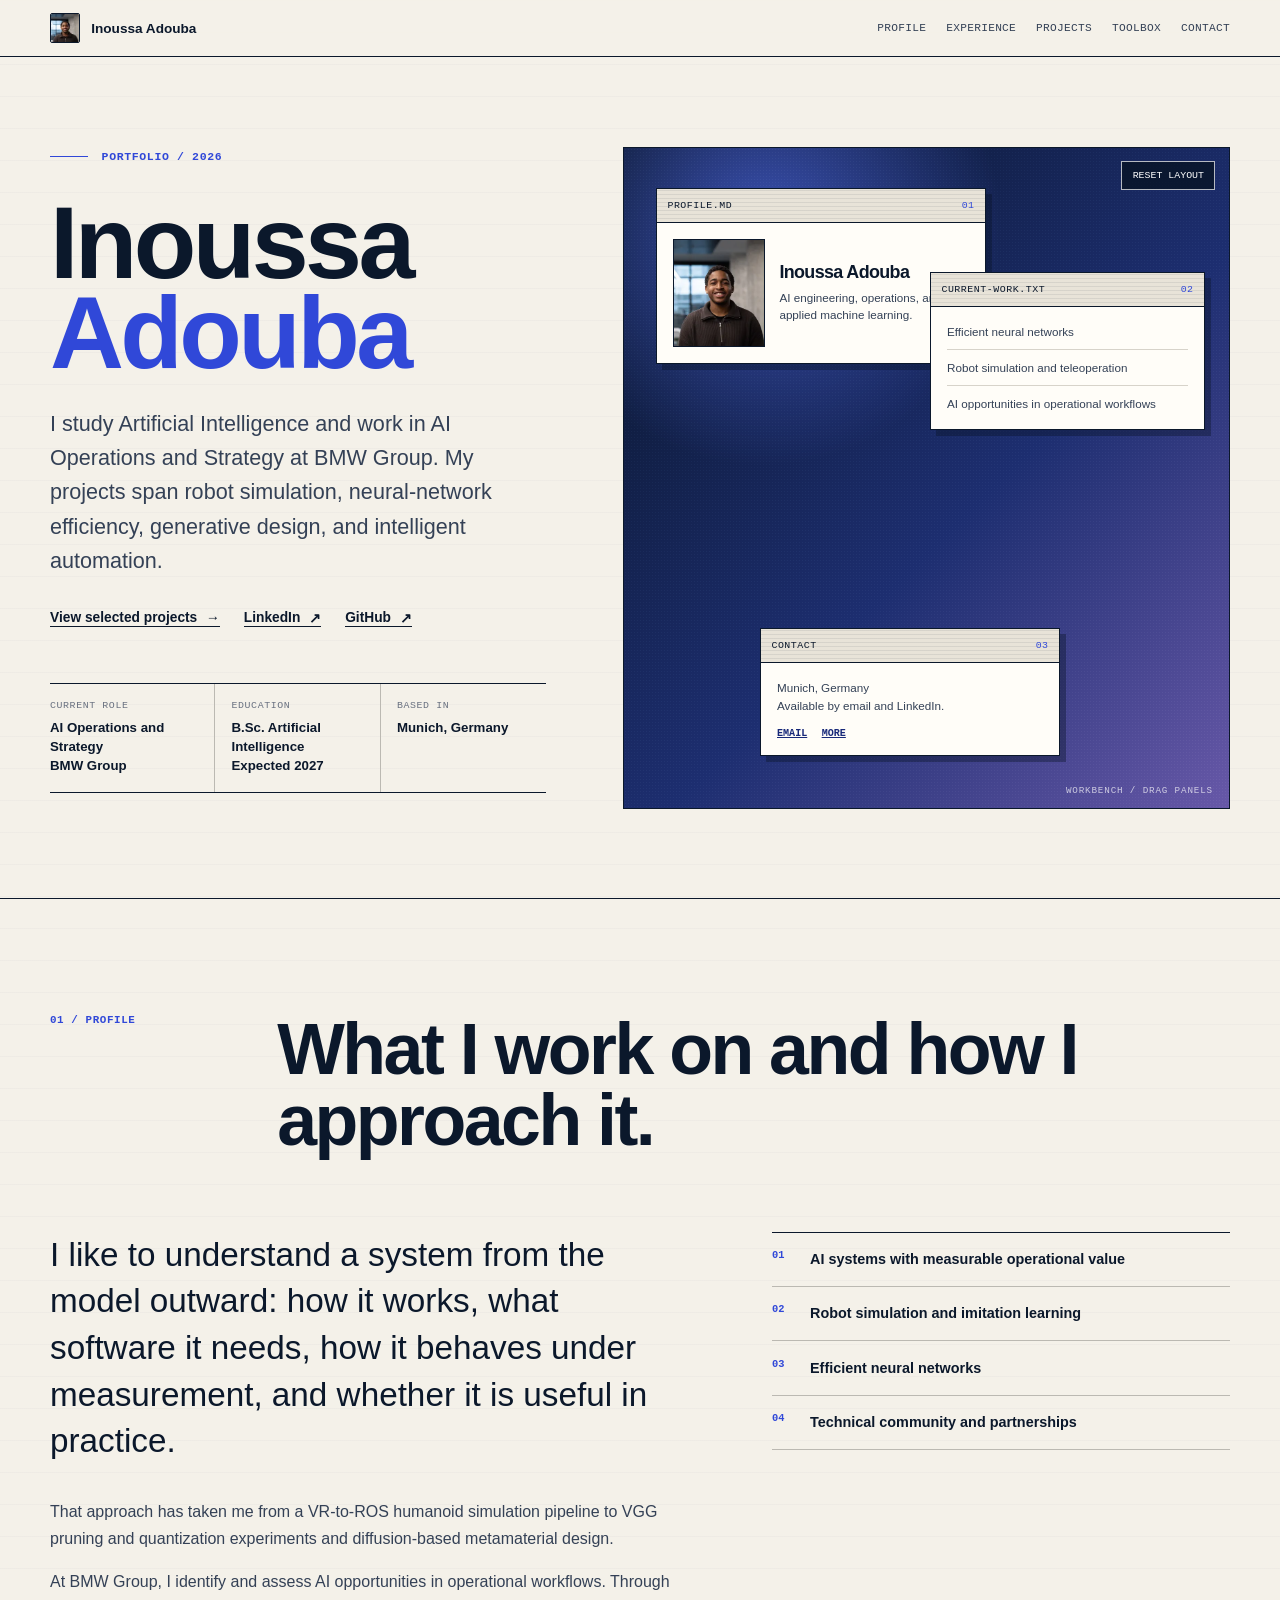
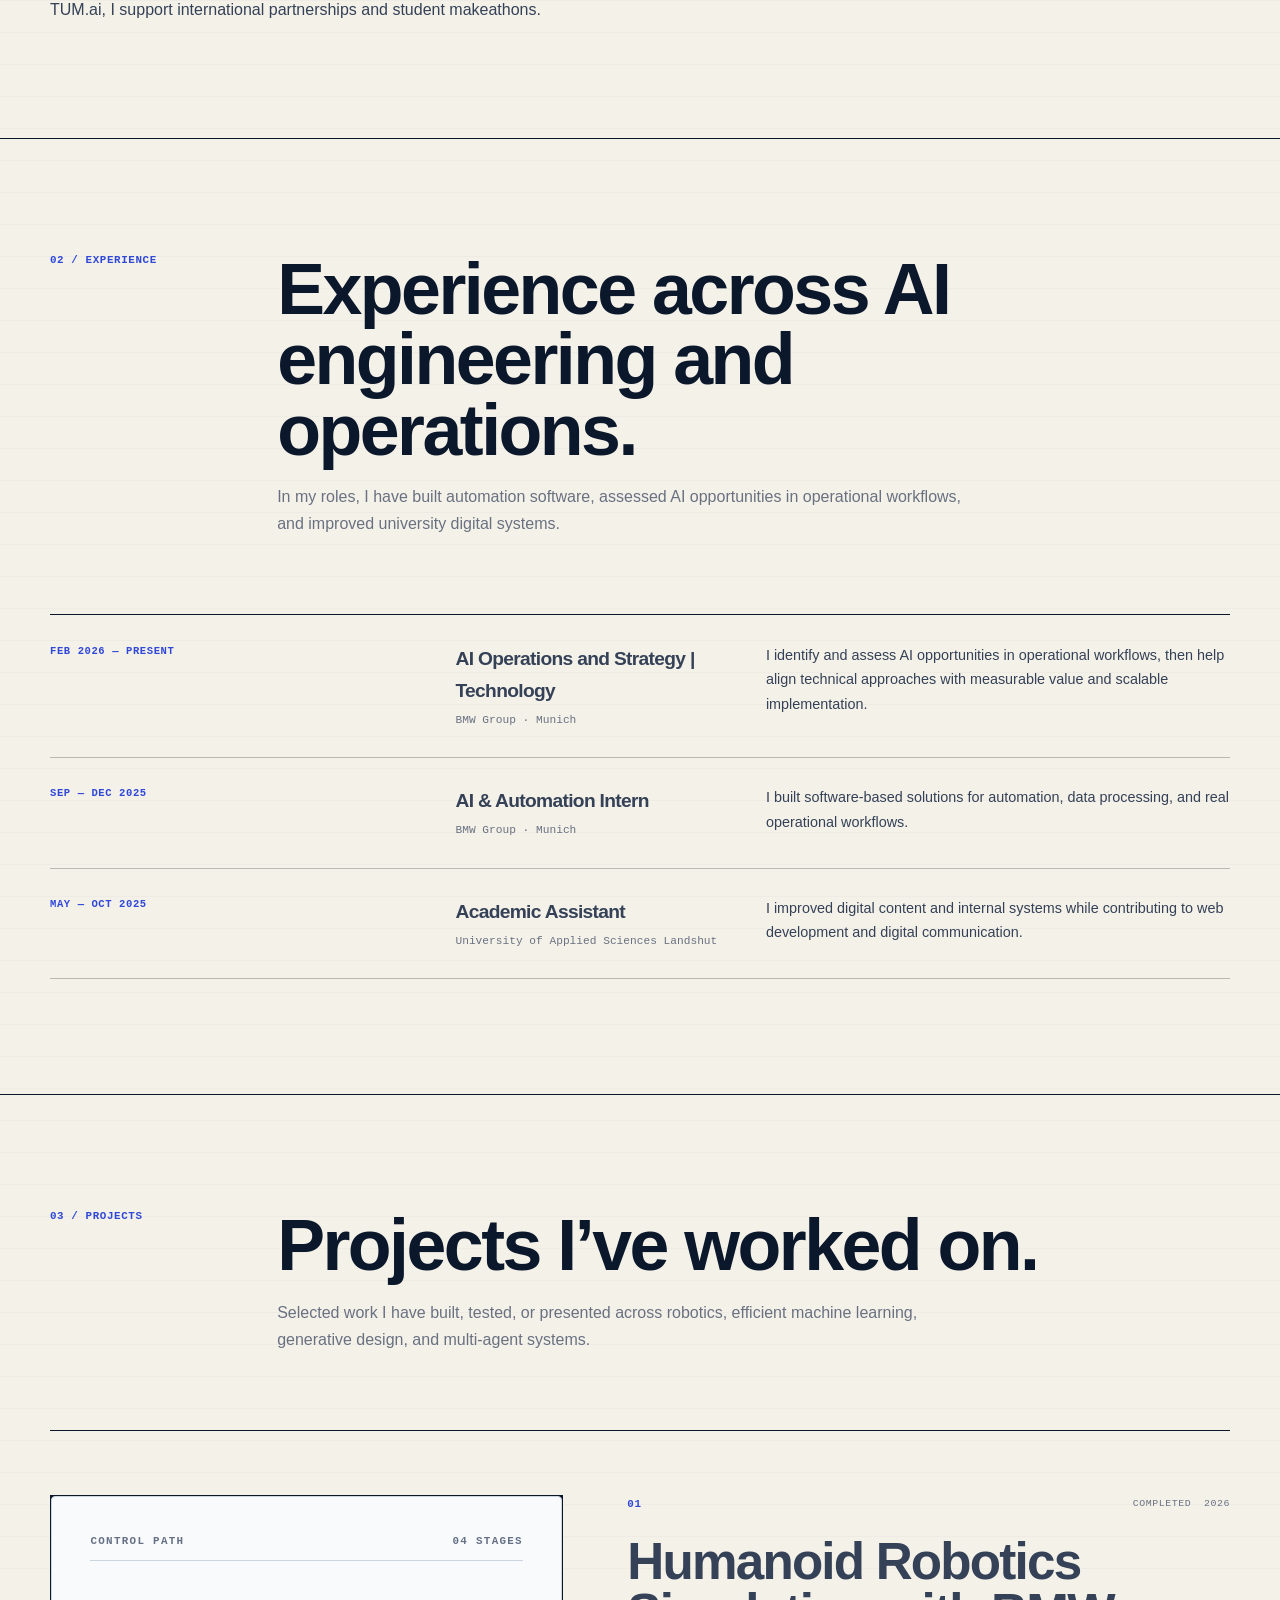
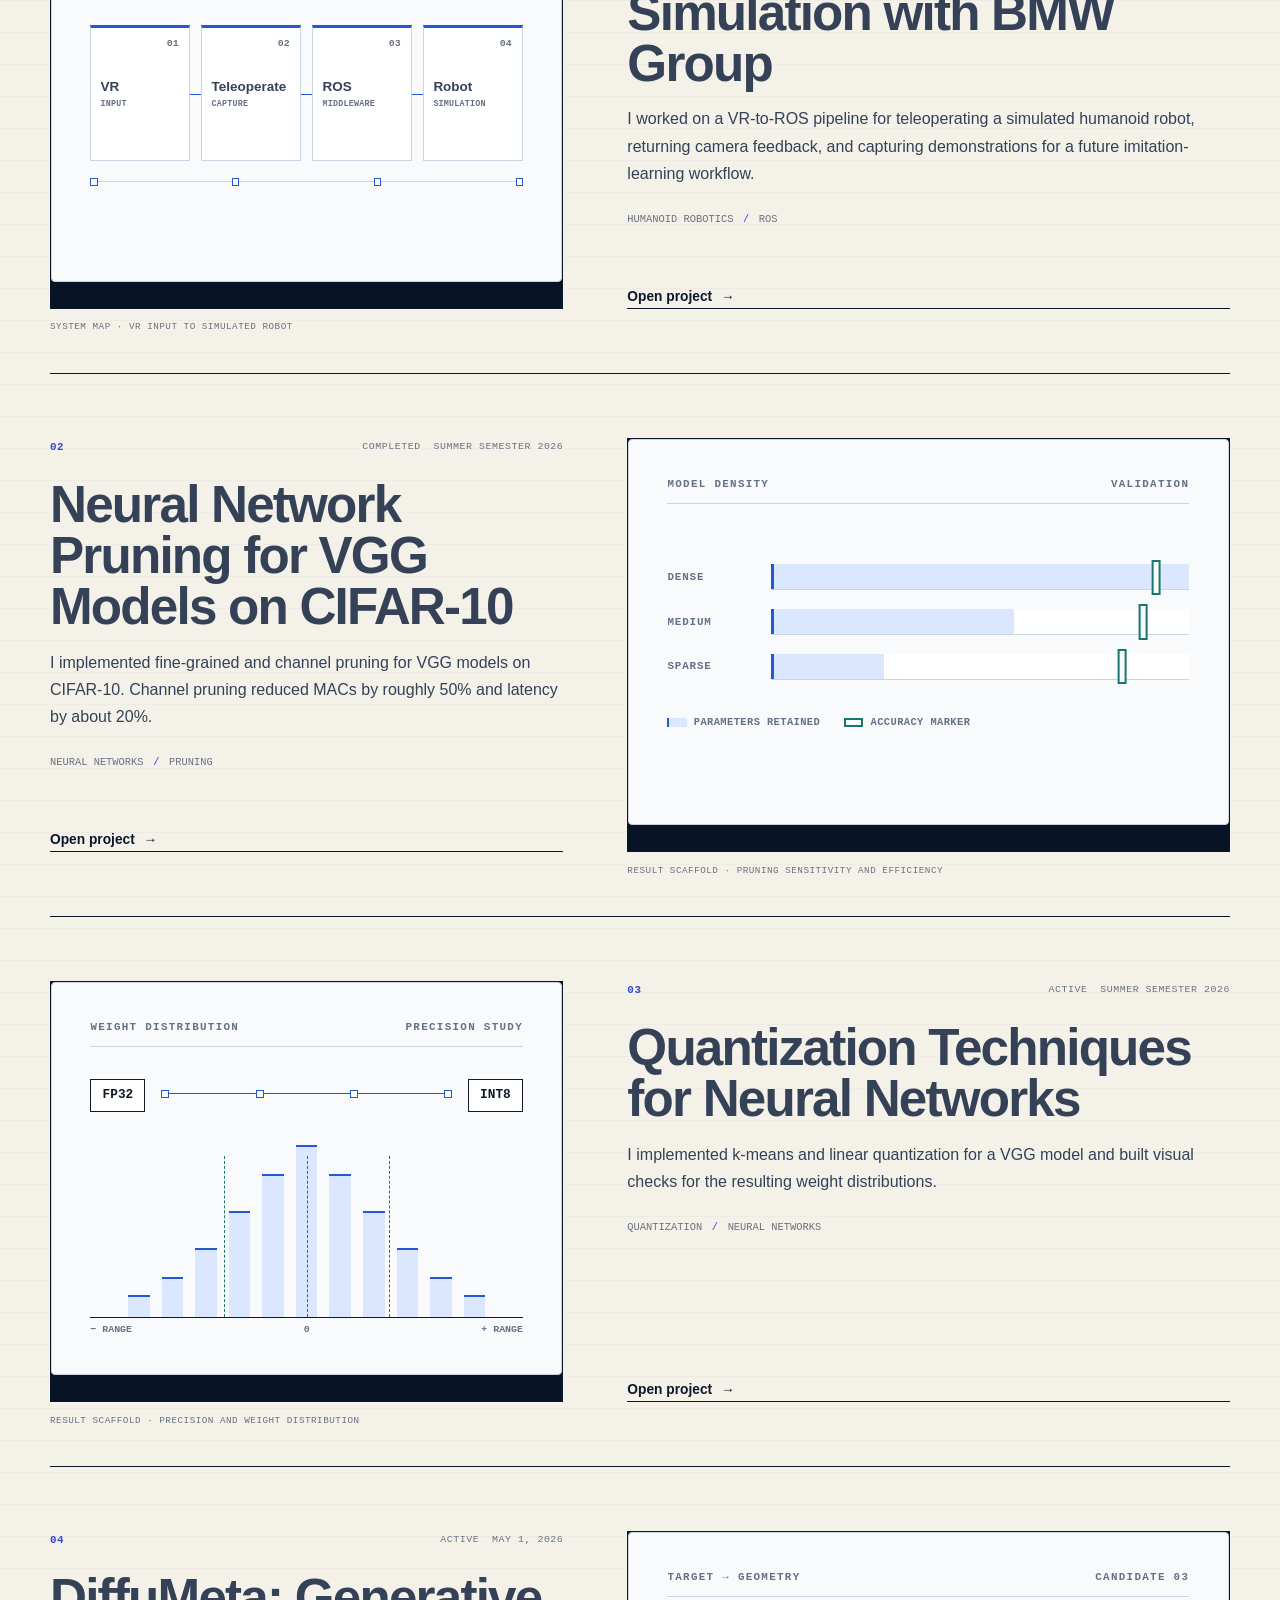
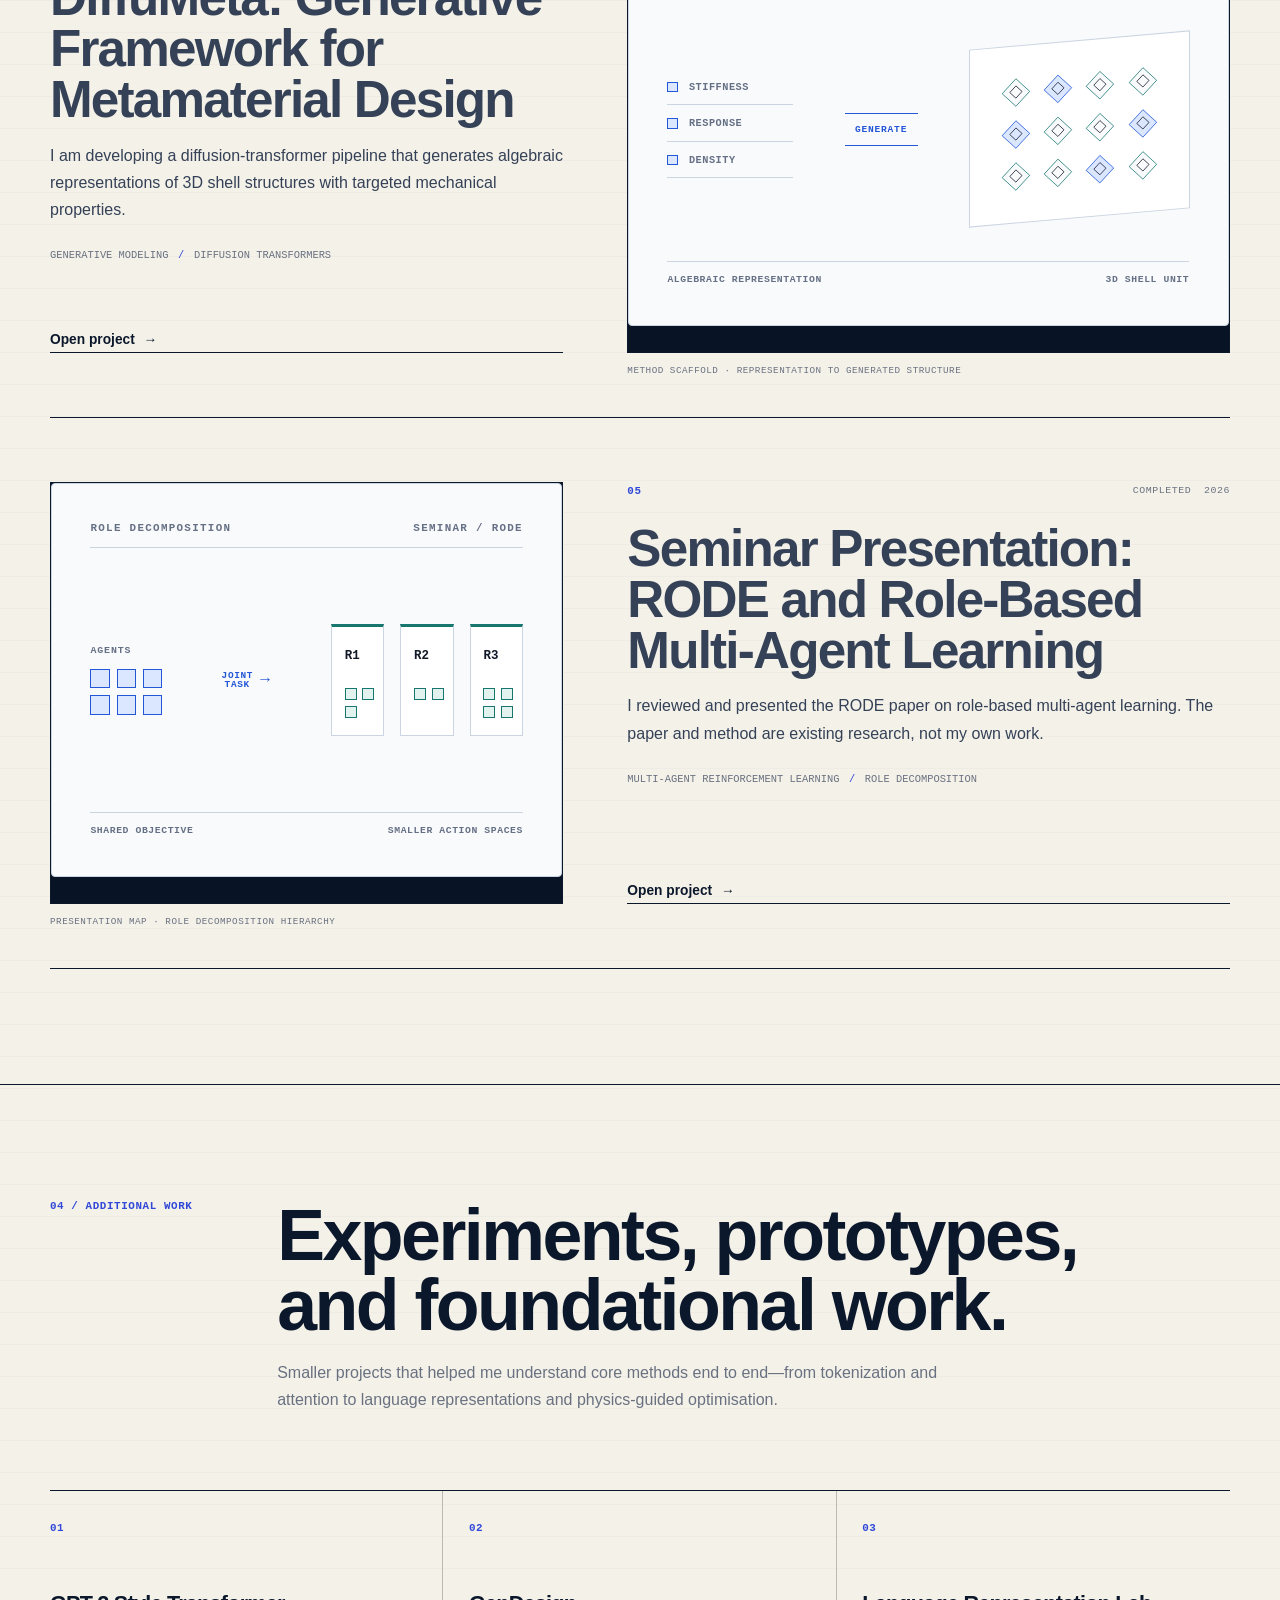
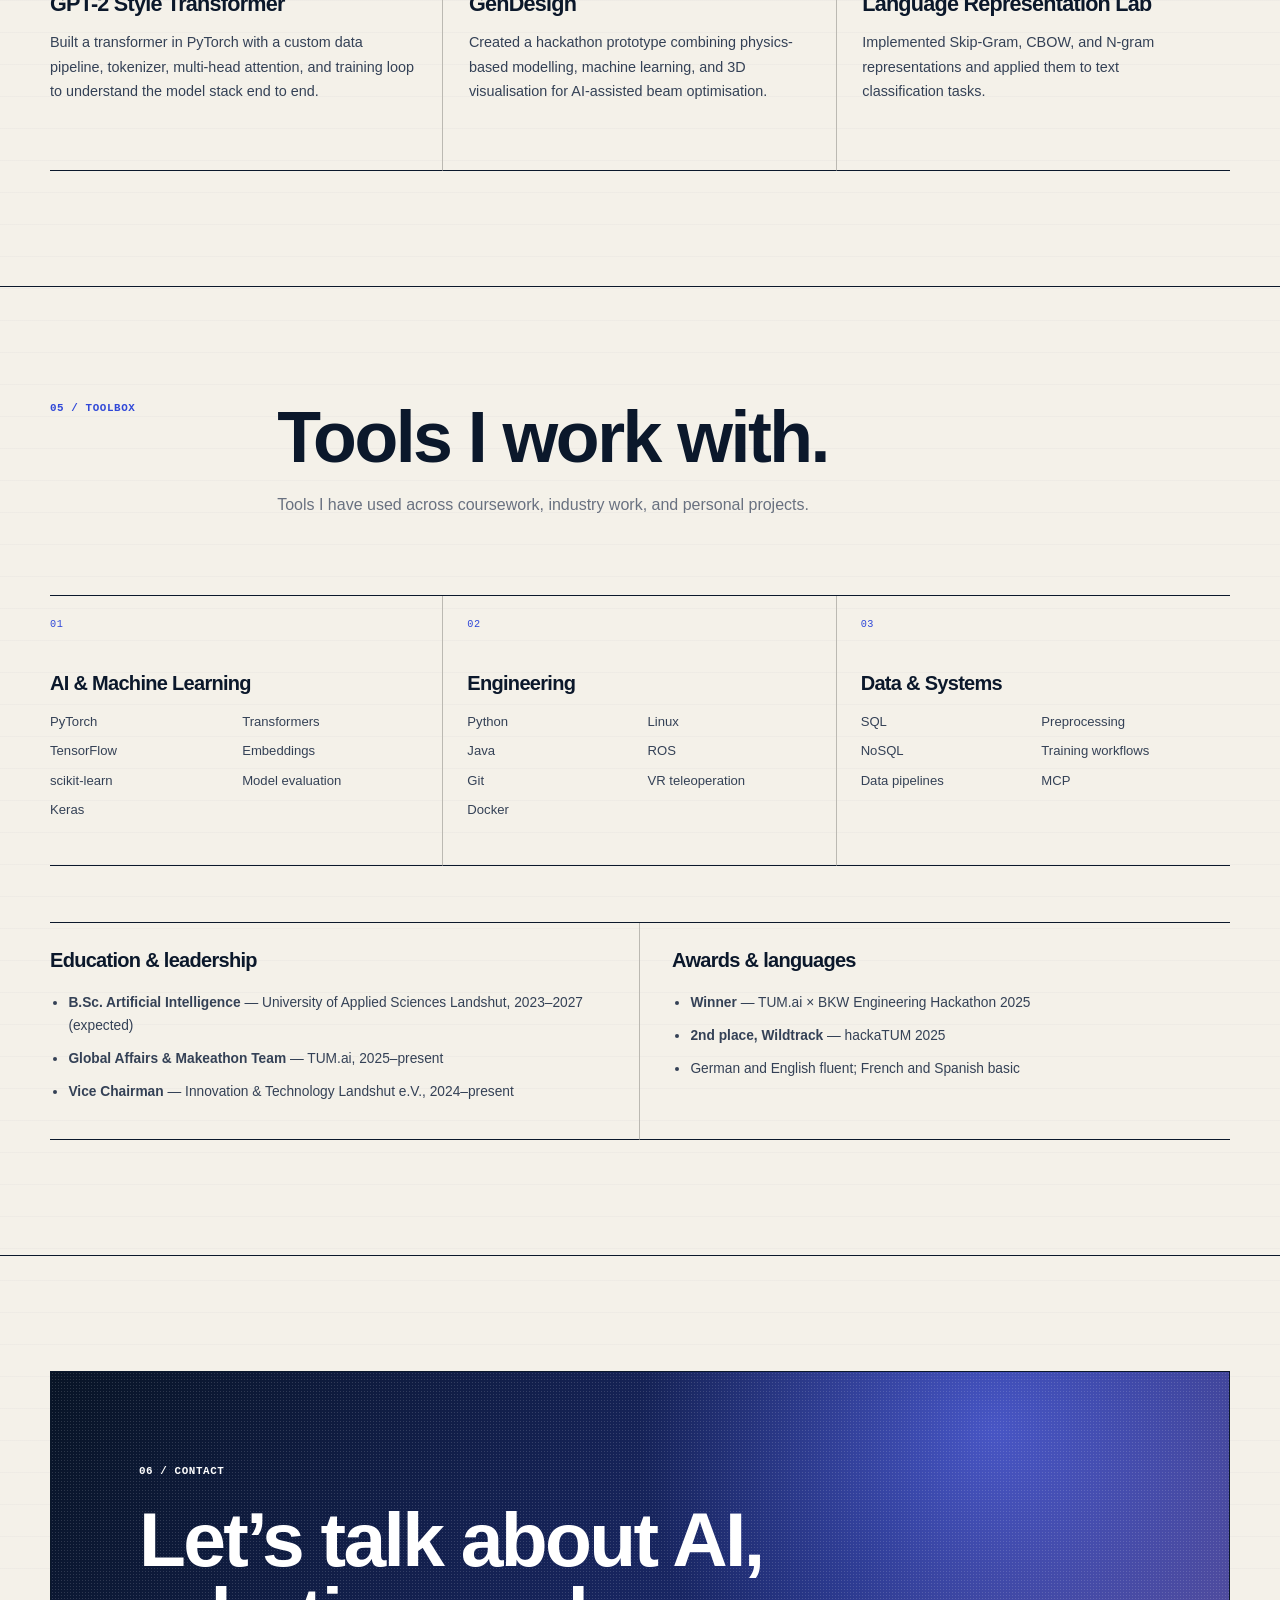
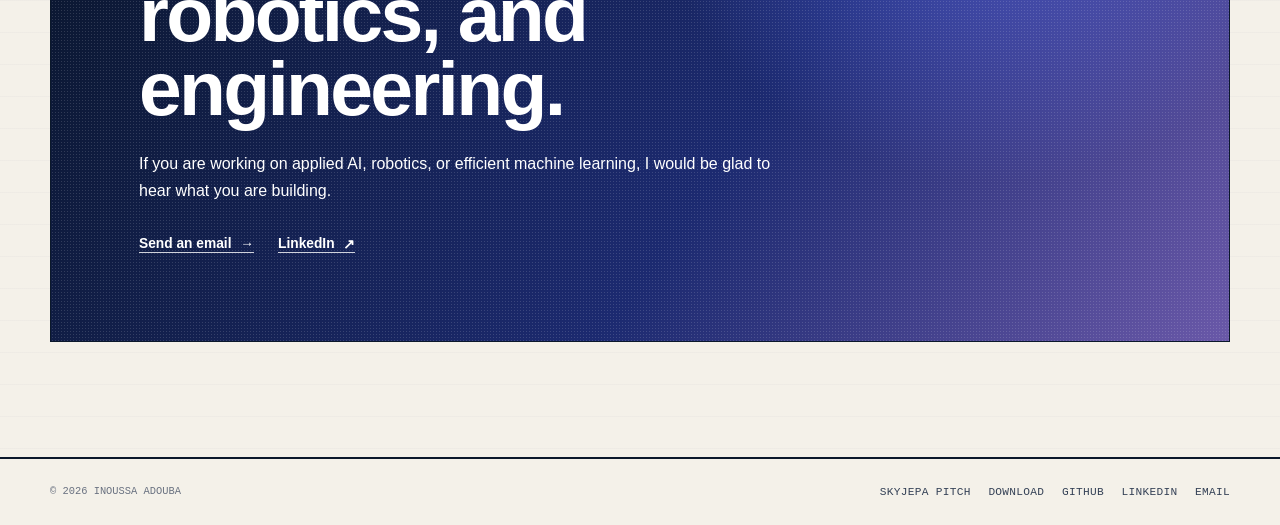
==== commit eb008e62: "deploy: update portfolio site" ====
--- a/index.html
+++ b/index.html
@@ -1,23 +1,4 @@
-<!DOCTYPE html><html lang="en"><head><meta charset="UTF-8"><meta name="viewport" content="width=device-width"><meta name="description" content="Inoussa Adouba — artificial intelligence, robotics, and applied machine learning."><meta name="theme-color" content="#f5f5f7"><meta property="og:title" content="Inoussa Adouba | AI, Robotics &amp; Applied Machine Learning"><meta property="og:description" content="Inoussa Adouba — artificial intelligence, robotics, and applied machine learning."><meta property="og:type" content="website"><link rel="icon" href="/favicon.svg" type="image/svg+xml"><title>Inoussa Adouba | AI, Robotics &amp; Applied Machine Learning</title><script>
-      if (!window.matchMedia('(prefers-reduced-motion: reduce)').matches) {
-        document.documentElement.classList.add('motion-ready');
-      }
-    </script><link rel="stylesheet" href="/_astro/BaseLayout.CdbWcWSI.css"></head><body><a class="skip-link" href="#main-content">Skip to content</a><header class="site-header"><div class="container nav-shell"><a class="brand" href="/" aria-label="Inoussa Adouba home"><img src="/_astro/inoussa-adouba.CsXf9BYN_1iteJf.webp" alt loading="lazy" decoding="async" width="80" height="100" class="brand-photo"><span>Inoussa Adouba</span></a><nav class="site-nav" aria-label="Primary navigation"><a href="/#about">About</a><a href="/#experience">Experience</a><a href="/#projects">Projects</a><a href="/#skills">Skills</a><a class="nav-contact" href="/#contact">Contact</a></nav></div></header><main id="main-content"><section class="hero" id="about"><div class="container hero-bento"><div class="hero-copy" data-reveal><p class="eyebrow">Artificial Intelligence · Robotics · Applied ML</p><h1>Inoussa <span>Adouba</span></h1><p class="hero-lead">AI @ BMW Group · TUM.ai · B.Sc. Artificial Intelligence. Building practical systems across model development, intelligent automation, and robot simulation.</p><div class="button-row"><a class="button primary" href="#projects">Explore my work <span aria-hidden="true">→</span></a><a class="button" href="https://www.linkedin.com/in/inoussa-adouba/" target="_blank" rel="noreferrer">LinkedIn</a><a class="button" href="https://github.com/Yun1us" target="_blank" rel="noreferrer">GitHub</a></div></div><aside class="profile-panel" aria-label="Current profile" data-reveal style="--delay: 80ms;"><div class="profile-image-frame"><img src="/_astro/inoussa-adouba.CsXf9BYN_Z1mm7fA.webp" alt="Portrait of Inoussa Adouba" loading="eager" decoding="async" width="720" height="896" class="profile-photo"></div><div class="profile-content"><p class="profile-label">Current role</p><p class="profile-value">AI Operations and Strategy | Technology<br>BMW Group</p><p class="profile-label">Education</p><p class="profile-value">B.Sc. Artificial Intelligence · expected 2027<br>University of Applied Sciences Landshut</p><p class="profile-label">Based in</p><p class="profile-value">Munich, Germany</p><div class="profile-links"><a href="mailto:inoussaadouba@gmail.com">Email</a><a href="#experience">Experience</a><a href="#skills">Toolbox</a></div></div></aside><div class="metric-grid" aria-label="Profile highlights"><div class="metric" data-reveal><strong>B.Sc. Artificial Intelligence</strong><span>Machine learning, neural networks, and data-driven systems</span></div><div class="metric" data-reveal style="--delay: 50ms;"><strong>BMW Group</strong><span>AI operations, intelligent automation, and robotics</span></div><div class="metric" data-reveal style="--delay: 100ms;"><strong>TUM.ai</strong><span>Global affairs and makeathon team member</span></div><div class="metric" data-reveal style="--delay: 150ms;"><strong>2 hackathon distinctions</strong><span>Winner at BKW Engineering and 2nd place at hackaTUM</span></div></div></div></section><section class="section white"><div class="container"><div class="section-heading" data-reveal><span class="section-kicker">01</span><div><h2>Profile</h2><p class="section-intro">I work where machine learning meets operational reality: understanding models from first principles, building reliable software around them, and translating technical possibilities into systems people can use.</p></div></div><div class="about-grid"><div class="about-card" data-reveal><h3>What I bring</h3><p>A hands-on AI foundation spanning transformers, neural networks, NLP, model pruning, and data pipelines, combined with industry experience identifying and implementing automation opportunities at BMW Group.</p><p>Beyond engineering, I help build international AI partnerships and coordinate large student makeathons through TUM.ai.</p></div><div class="info-card" data-reveal style="--delay: 70ms;"><h3>Current focus</h3><ul class="focus-list"><li>AI systems with measurable operational value</li><li>Robot simulation and imitation learning</li><li>Efficient neural networks</li><li>Technical community and partnerships</li></ul></div></div></div></section><section class="section" id="experience"><div class="container"><div class="section-heading" data-reveal><span class="section-kicker">02</span><div><h2>Experience</h2><p class="section-intro">Industry and academic roles focused on building, evaluating, and applying technology in real settings.</p></div></div><ol class="timeline"><li class="timeline-item" data-reveal style="--delay: 0ms;"><div class="timeline-date">Feb 2026 — Present</div><div class="timeline-copy"><h3>AI Operations and Strategy | Technology</h3><p class="organization">BMW Group · Munich</p><p>Identifying and prioritising AI opportunities, analysing workflows, and aligning technical approaches with operational impact and scalability.</p></div></li><li class="timeline-item" data-reveal style="--delay: 55ms;"><div class="timeline-date">Sep — Dec 2025</div><div class="timeline-copy"><h3>AI &amp; Automation Intern</h3><p class="organization">BMW Group · Munich</p><p>Built software-based solutions around automation, AI potential, and data processing for real operational workflows.</p></div></li><li class="timeline-item" data-reveal style="--delay: 110ms;"><div class="timeline-date">May — Oct 2025</div><div class="timeline-copy"><h3>Academic Assistant</h3><p class="organization">University of Applied Sciences Landshut</p><p>Improved digital content and internal systems while contributing to web development and digital communication.</p></div></li></ol></div></section><section class="section white" id="projects"><div class="container"><div class="section-heading" data-reveal><span class="section-kicker">Selected projects</span><div><h2>Projects I’ve worked on.</h2><p class="section-intro">A selection of work from my studies, collaborations, and hands-on exploration of AI, machine learning, and robotics.</p></div></div><ol class="project-list"><li class="project-card" data-reveal style="--delay: 0ms;"><a class="project-visual-link" href="/projects/humanoid-robotics-bmw/" aria-label="View Humanoid Robotics Simulation with BMW Group"><div class="project-visual" aria-label="VR teleoperation architecture"><div class="system-flow"><div class="flow-node"><strong>VR</strong><span>Input</span></div><div class="flow-node"><strong>Teleoperate</strong><span>Control</span></div><div class="flow-node"><strong>ROS</strong><span>Middleware</span></div><div class="flow-node"><strong>Robot</strong><span>Simulation</span></div></div></div></a><div class="project-body"><div class="project-meta"><span class="project-status">Completed</span><span class="project-year">2026</span></div><div class="tag-list"><span class="tag">Humanoid Robotics</span><span class="tag">ROS</span><span class="tag">VR Teleoperation</span><span class="tag">Simulation</span></div><h3><a href="/projects/humanoid-robotics-bmw/">Humanoid Robotics Simulation with BMW Group</a></h3><p class="project-summary">An interdisciplinary university project developed with BMW Group explored how humanoid robotics could support manufacturing tasks. The technical work focused on a VR-driven simulation architecture for intuitive robot teleoperation, demonstration capture, and a future imitation-learning workflow.</p><a class="text-link" href="/projects/humanoid-robotics-bmw/">Open project <span aria-hidden="true">→</span></a></div></li><li class="project-card" data-reveal style="--delay: 70ms;"><a class="project-visual-link" href="/projects/ml3-prak01-ino/" aria-label="View Neural Network Pruning for VGG Models on CIFAR-10"><div class="project-visual" aria-hidden="true"><span>ML × Systems</span></div></a><div class="project-body"><div class="project-meta"><span class="project-status">Completed</span><span class="project-year">2026</span></div><div class="tag-list"><span class="tag">neural networks</span><span class="tag">pruning</span><span class="tag">machine learning</span></div><h3><a href="/projects/ml3-prak01-ino/">Neural Network Pruning for VGG Models on CIFAR-10</a></h3><p class="project-summary">This project explores fine-grained and channel pruning techniques applied to VGG models trained on the CIFAR-10 dataset. The goal is to reduce model size and improve efficiency while maintaining accuracy. The work demonstrates effective pruning strategies and their impact on model performance.</p><a class="text-link" href="/projects/ml3-prak01-ino/">Open project <span aria-hidden="true">→</span></a></div></li><li class="project-card" data-reveal style="--delay: 0ms;"><a class="project-visual-link" href="/projects/diffumeta-project/" aria-label="View DiffuMeta: Generative Framework for Metamaterial Design"><div class="project-visual" aria-hidden="true"><span>AI × Engineering</span></div></a><div class="project-body"><div class="project-meta"><span class="project-status">Active</span><span class="project-year">2026</span></div><div class="tag-list"><span class="tag">generative modeling</span><span class="tag">diffusion transformers</span><span class="tag">metamaterials</span></div><h3><a href="/projects/diffumeta-project/">DiffuMeta: Generative Framework for Metamaterial Design</a></h3><p class="project-summary">DiffuMeta is a generative framework that integrates diffusion transformers with algebraic language representation to design 3D shell structures. It aims to generate novel structures with targeted mechanical properties, addressing the one-to-many mapping challenge by producing diverse solutions.</p><a class="text-link" href="/projects/diffumeta-project/">Open project <span aria-hidden="true">→</span></a></div></li><li class="project-card" data-reveal style="--delay: 70ms;"><a class="project-visual-link" href="/projects/ml3-prak03-ino/" aria-label="View Quantization Techniques for Neural Networks"><div class="project-visual" aria-hidden="true"><span>Efficiency × Inference</span></div></a><div class="project-body"><div class="project-meta"><span class="project-status">Active</span><span class="project-year">2026</span></div><div class="tag-list"><span class="tag">quantization</span><span class="tag">neural networks</span><span class="tag">deep learning</span></div><h3><a href="/projects/ml3-prak03-ino/">Quantization Techniques for Neural Networks</a></h3><p class="project-summary">This project explores various quantization techniques to reduce model size and improve inference speed for neural networks. It focuses on implementing k-means and linear quantization methods to compress a VGG model trained on CIFAR10.</p><a class="text-link" href="/projects/ml3-prak03-ino/">Open project <span aria-hidden="true">→</span></a></div></li><li class="project-card" data-reveal style="--delay: 0ms;"><a class="project-visual-link" href="/projects/seminar-project/" aria-label="View Seminar Presentation: RODE and Role-Based Multi-Agent Learning"><div class="project-visual" aria-hidden="true"><span>MARL × Research</span></div></a><div class="project-body"><div class="project-meta"><span class="project-status">Completed</span><span class="project-year">2026</span></div><div class="tag-list"><span class="tag">Multi-Agent Reinforcement Learning</span><span class="tag">Role Decomposition</span><span class="tag">Research Presentation</span></div><h3><a href="/projects/seminar-project/">Seminar Presentation: RODE and Role-Based Multi-Agent Learning</a></h3><p class="project-summary">This seminar presentation analyzed and explained RODE: Learning Roles to Decompose Multi-Agent Tasks, an existing research paper presented at ICLR 2021. The presentation focused on how the paper decomposes Multi-Agent Reinforcement Learning tasks into role-specific action spaces and uses a bi-level hierarchy to improve coordination; it was not my own paper or original implementation.</p><a class="text-link" href="/projects/seminar-project/">Open project <span aria-hidden="true">→</span></a></div></li></ol></div></section><section class="section"><div class="container"><div class="section-heading" data-reveal><span class="section-kicker">04</span><div><h2>Additional work</h2></div></div><div class="work-grid"><article class="work-card" data-reveal style="--delay: 0ms;"><div class="number">01</div><h3>GPT-2 Style Transformer</h3><p>Built a transformer in PyTorch with a custom data pipeline, tokenizer, multi-head attention, and training loop to understand the full model stack.</p></article><article class="work-card" data-reveal style="--delay: 55ms;"><div class="number">02</div><h3>GenDesign</h3><p>Hackathon prototype combining physics-based modelling, machine learning, and 3D visualisation for AI-assisted beam optimisation.</p></article><article class="work-card" data-reveal style="--delay: 110ms;"><div class="number">03</div><h3>Language Representation Lab</h3><p>Implemented Skip-Gram, CBOW, and N-gram representations and applied them to text classification tasks.</p></article></div></div></section><section class="section white" id="skills"><div class="container"><div class="section-heading" data-reveal><span class="section-kicker">05</span><div><h2>Toolbox</h2></div></div><div class="skill-grid"><article class="skill-card" data-reveal style="--delay: 0ms;"><h3>AI &amp; Machine Learning</h3><div class="skill-list"><span>PyTorch</span><span>TensorFlow</span><span>scikit-learn</span><span>Keras</span><span>Transformers</span><span>Embeddings</span><span>Model evaluation</span></div></article><article class="skill-card" data-reveal style="--delay: 55ms;"><h3>Engineering</h3><div class="skill-list"><span>Python</span><span>Java</span><span>Git</span><span>Docker</span><span>Linux</span><span>ROS</span><span>VR teleoperation</span></div></article><article class="skill-card" data-reveal style="--delay: 110ms;"><h3>Data &amp; Systems</h3><div class="skill-list"><span>SQL</span><span>NoSQL</span><span>Data pipelines</span><span>Preprocessing</span><span>Training workflows</span><span>MCP</span></div></article></div><div class="dual-grid" style="margin-top: 1rem;"><article class="info-card" data-reveal><h3>Education & leadership</h3><ul><li><strong>B.Sc. Artificial Intelligence</strong> — University of Applied Sciences Landshut, 2023–2027 (expected)</li><li><strong>Global Affairs & Makeathon Team</strong> — TUM.ai, 2025–present</li><li><strong>Vice Chairman</strong> — Innovation & Technology Landshut e.V., 2024–present</li></ul></article><article class="info-card" data-reveal style="--delay: 70ms;"><h3>Awards & languages</h3><ul><li><strong>Winner</strong> — TUM.ai × BKW Engineering Hackathon 2025</li><li><strong>2nd place, Wildtrack</strong> — hackaTUM 2025</li><li>German and English fluent; French and Spanish basic</li></ul></article></div></div></section><section class="section" id="contact"><div class="container"><div class="contact-panel" data-reveal><div><p class="eyebrow">06</p><h2>Contact</h2><p>I’m always glad to exchange ideas with engineers, researchers, and teams working on practical intelligent systems.</p></div><a class="button primary" href="mailto:inoussaadouba@gmail.com">Send an email <span aria-hidden="true">→</span></a></div></div></section></main><footer class="site-footer"><div class="container footer-shell"><p>© 2026 Inoussa Adouba.</p><div class="footer-links"><a data-skyjepa-protected href="/skyjepa-bmw-pitch-de/" target="_blank" rel="noreferrer">SkyJEPA pitch</a><a data-skyjepa-protected href="/downloads/skyjepa-bmw-pitch-de.zip" download>Download</a><a href="https://github.com/Yun1us" target="_blank" rel="noreferrer">GitHub</a><a href="https://www.linkedin.com/in/inoussa-adouba/" target="_blank" rel="noreferrer">LinkedIn</a><a href="mailto:inoussaadouba@gmail.com">Email</a></div></div></footer><script>
-      const revealItems = document.querySelectorAll('[data-reveal]');
-      if ('IntersectionObserver' in window && document.documentElement.classList.contains('motion-ready')) {
-        const observer = new IntersectionObserver((entries) => {
-          for (const entry of entries) {
-            if (entry.isIntersecting) {
-              entry.target.classList.add('is-visible');
-              observer.unobserve(entry.target);
-            }
-          }
-        }, { threshold: 0.08, rootMargin: '0px 0px -40px' });
-        revealItems.forEach((item) => observer.observe(item));
-      } else {
-        revealItems.forEach((item) => item.classList.add('is-visible'));
-      }
-
+<!DOCTYPE html><html lang="en"><head><meta charset="UTF-8"><meta name="viewport" content="width=device-width"><meta name="description" content="Inoussa Adouba — artificial intelligence, robotics, and applied machine learning."><meta name="theme-color" content="#f4f1e9"><meta property="og:title" content="Inoussa Adouba | AI, Robotics &amp; Applied Machine Learning"><meta property="og:description" content="Inoussa Adouba — artificial intelligence, robotics, and applied machine learning."><meta property="og:type" content="website"><link rel="icon" href="/favicon.svg" type="image/svg+xml"><title>Inoussa Adouba | AI, Robotics &amp; Applied Machine Learning</title><link rel="stylesheet" href="/_astro/ProjectEvidenceVisual.C0q3f4dJ.css"></head><body><a class="skip-link" href="#main-content">Skip to content</a><header class="site-header"><div class="container site-header__inner"><a class="site-brand" href="/" aria-label="Inoussa Adouba home"><img src="/_astro/inoussa-adouba.CsXf9BYN_ZN53jx.webp" alt loading="lazy" decoding="async" width="72" height="90" class="site-brand__photo"><span>Inoussa Adouba</span></a><nav class="site-nav" aria-label="Primary navigation"><a href="/#profile">Profile</a><a href="/#experience">Experience</a><a href="/#projects">Projects</a><a href="/#toolbox">Toolbox</a><a href="/#contact">Contact</a></nav></div></header><main id="main-content"><section class="editorial-hero" id="about"><div class="container editorial-hero__grid"><div class="hero-copy"><div><p class="index-label">Portfolio / 2026</p><h1 class="hero-title">Inoussa <span>Adouba</span></h1><p class="hero-lead">I study Artificial Intelligence and work in AI Operations and Strategy at BMW Group. My projects span robot simulation, neural-network efficiency, generative design, and intelligent automation.</p><div class="link-row"><a class="arrow-link" href="#projects">View selected projects <span aria-hidden="true">→</span></a><a class="arrow-link" href="https://www.linkedin.com/in/inoussa-adouba/" target="_blank" rel="noreferrer">LinkedIn <span aria-hidden="true">↗</span></a><a class="arrow-link" href="https://github.com/Yun1us" target="_blank" rel="noreferrer">GitHub <span aria-hidden="true">↗</span></a></div></div><dl class="hero-facts" aria-label="Current profile"><div class="hero-fact"><dt>Current role</dt><dd>AI Operations and Strategy<br>BMW Group</dd></div><div class="hero-fact"><dt>Education</dt><dd>B.Sc. Artificial Intelligence<br>Expected 2027</dd></div><div class="hero-fact"><dt>Based in</dt><dd>Munich, Germany</dd></div></dl></div><div class="workbench" data-workbench aria-label="Profile workbench"><button class="workbench-reset" type="button" data-workbench-reset>Reset layout</button><article class="workbench-panel" data-workbench-panel data-panel-id="profile"><header class="panel-title" data-drag-handle><span>profile.md</span><span>01</span></header><div class="panel-body profile-summary"><img src="/_astro/inoussa-adouba.CsXf9BYN_Z1L4pXx.webp" alt="Portrait of Inoussa Adouba" loading="eager" decoding="async" width="260" height="323"><div><h2>Inoussa Adouba</h2><p>AI engineering, operations, and applied machine learning.</p></div></div></article><article class="workbench-panel" data-workbench-panel data-panel-id="current"><header class="panel-title" data-drag-handle><span>current-work.txt</span><span>02</span></header><div class="panel-body"><ul><li>Efficient neural networks</li><li>Robot simulation and teleoperation</li><li>AI opportunities in operational workflows</li></ul></div></article><article class="workbench-panel" data-workbench-panel data-panel-id="contact"><header class="panel-title" data-drag-handle><span>contact</span><span>03</span></header><div class="panel-body"><address>Munich, Germany<br>Available by email and LinkedIn.</address><div class="panel-links"><a href="mailto:inoussaadouba@gmail.com">Email</a><a href="#contact">More</a></div></div></article></div></div></section><section class="section" id="profile"><div class="container"><header class="section-heading"><span class="section-index">01 / Profile</span><div><h2>What I work on and how I approach it.</h2></div></header><div class="profile-grid"><div class="profile-copy"><p class="profile-statement">I like to understand a system from the model outward: how it works, what software it needs, how it behaves under measurement, and whether it is useful in practice.</p><p>That approach has taken me from a VR-to-ROS humanoid simulation pipeline to VGG pruning and quantization experiments and diffusion-based metamaterial design.</p><p>At BMW Group, I identify and assess AI opportunities in operational workflows. Through TUM.ai, I support international partnerships and student makeathons.</p></div><div><ol class="focus-list" aria-label="Current areas of focus"><li><span>01</span>AI systems with measurable operational value</li><li><span>02</span>Robot simulation and imitation learning</li><li><span>03</span>Efficient neural networks</li><li><span>04</span>Technical community and partnerships</li></ol></div></div></div></section><section class="section" id="experience"><div class="container"><header class="section-heading"><span class="section-index">02 / Experience</span><div><h2>Experience across AI engineering and operations.</h2><p>In my roles, I have built automation software, assessed AI opportunities in operational workflows, and improved university digital systems.</p></div></header><ol class="timeline"><li class="timeline-item"><div class="timeline-date">Feb 2026 — Present</div><div class="timeline-copy"><div><h3>AI Operations and Strategy | Technology</h3><p class="organization">BMW Group · Munich</p></div><p>I identify and assess AI opportunities in operational workflows, then help align technical approaches with measurable value and scalable implementation.</p></div></li><li class="timeline-item"><div class="timeline-date">Sep — Dec 2025</div><div class="timeline-copy"><div><h3>AI &amp; Automation Intern</h3><p class="organization">BMW Group · Munich</p></div><p>I built software-based solutions for automation, data processing, and real operational workflows.</p></div></li><li class="timeline-item"><div class="timeline-date">May — Oct 2025</div><div class="timeline-copy"><div><h3>Academic Assistant</h3><p class="organization">University of Applied Sciences Landshut</p></div><p>I improved digital content and internal systems while contributing to web development and digital communication.</p></div></li></ol></div></section><section class="section" id="projects"><div class="container"><header class="section-heading"><span class="section-index">03 / Projects</span><div><h2>Projects I’ve worked on.</h2><p>Selected work I have built, tested, or presented across robotics, efficient machine learning, generative design, and multi-agent systems.</p></div></header><ol class="project-index"><li class="project-record"><div class="project-record__visual"><a href="/projects/humanoid-robotics-bmw/" aria-label="Open Humanoid Robotics Simulation with BMW Group"><figure class="project-evidence is-robotics" aria-labelledby="project-evidence-humanoid-robotics-bmw" data-astro-cid-jymbtchc><div class="evidence-surface" data-astro-cid-jymbtchc><div class="robotics-visual" aria-hidden="true" data-astro-cid-jymbtchc><div class="visual-header" data-astro-cid-jymbtchc><span data-astro-cid-jymbtchc>CONTROL PATH</span><span data-astro-cid-jymbtchc>04 STAGES</span></div><ol class="flow-list" data-astro-cid-jymbtchc><li class="flow-step" data-astro-cid-jymbtchc><span class="step-index" data-astro-cid-jymbtchc>01</span><strong data-astro-cid-jymbtchc>VR</strong><small data-astro-cid-jymbtchc>input</small></li><li class="flow-step" data-astro-cid-jymbtchc><span class="step-index" data-astro-cid-jymbtchc>02</span><strong data-astro-cid-jymbtchc>Teleoperate</strong><small data-astro-cid-jymbtchc>capture</small></li><li class="flow-step" data-astro-cid-jymbtchc><span class="step-index" data-astro-cid-jymbtchc>03</span><strong data-astro-cid-jymbtchc>ROS</strong><small data-astro-cid-jymbtchc>middleware</small></li><li class="flow-step" data-astro-cid-jymbtchc><span class="step-index" data-astro-cid-jymbtchc>04</span><strong data-astro-cid-jymbtchc>Robot</strong><small data-astro-cid-jymbtchc>simulation</small></li></ol><div class="signal-line" data-astro-cid-jymbtchc><span data-astro-cid-jymbtchc></span><span data-astro-cid-jymbtchc></span><span data-astro-cid-jymbtchc></span><span data-astro-cid-jymbtchc></span></div></div></div><figcaption id="project-evidence-humanoid-robotics-bmw" data-astro-cid-jymbtchc>System flow from VR input through teleoperation and ROS middleware to a simulated robot.</figcaption></figure></a><p class="caption">System map · VR input to simulated robot</p></div><div class="project-record__copy"><div><div class="project-record__topline"><span class="project-number">01</span><div class="metadata"><span>Completed</span><span>2026</span></div></div><h3><a href="/projects/humanoid-robotics-bmw/">Humanoid Robotics Simulation with BMW Group</a></h3><p class="project-summary">I worked on a VR-to-ROS pipeline for teleoperating a simulated humanoid robot, returning camera feedback, and capturing demonstrations for a future imitation-learning workflow.</p><div class="project-tags"><span>Humanoid Robotics</span><span>ROS</span></div></div><a class="text-link" href="/projects/humanoid-robotics-bmw/">Open project <span aria-hidden="true">→</span></a></div></li><li class="project-record"><div class="project-record__visual"><a href="/projects/ml3-prak01-ino/" aria-label="Open Neural Network Pruning for VGG Models on CIFAR-10"><figure class="project-evidence is-pruning" aria-labelledby="project-evidence-ml3-prak01-ino" data-astro-cid-jymbtchc><div class="evidence-surface" data-astro-cid-jymbtchc><div class="pruning-visual" aria-hidden="true" data-astro-cid-jymbtchc><div class="visual-header" data-astro-cid-jymbtchc><span data-astro-cid-jymbtchc>MODEL DENSITY</span><span data-astro-cid-jymbtchc>VALIDATION</span></div><div class="pruning-chart" data-astro-cid-jymbtchc><div class="chart-row row-dense" data-astro-cid-jymbtchc><span class="row-label" data-astro-cid-jymbtchc>DENSE</span><div class="parameter-track" data-astro-cid-jymbtchc><i data-astro-cid-jymbtchc></i><b data-astro-cid-jymbtchc></b></div></div><div class="chart-row row-medium" data-astro-cid-jymbtchc><span class="row-label" data-astro-cid-jymbtchc>MEDIUM</span><div class="parameter-track" data-astro-cid-jymbtchc><i data-astro-cid-jymbtchc></i><b data-astro-cid-jymbtchc></b></div></div><div class="chart-row row-sparse" data-astro-cid-jymbtchc><span class="row-label" data-astro-cid-jymbtchc>SPARSE</span><div class="parameter-track" data-astro-cid-jymbtchc><i data-astro-cid-jymbtchc></i><b data-astro-cid-jymbtchc></b></div></div></div><div class="chart-key" data-astro-cid-jymbtchc><span data-astro-cid-jymbtchc><i class="key-parameters" data-astro-cid-jymbtchc></i> parameters retained</span><span data-astro-cid-jymbtchc><i class="key-accuracy" data-astro-cid-jymbtchc></i> accuracy marker</span></div></div></div><figcaption id="project-evidence-ml3-prak01-ino" data-astro-cid-jymbtchc>Editorial chart showing model parameters decreasing as sparsity increases while validation accuracy remains comparatively stable.</figcaption></figure></a><p class="caption">Result scaffold · pruning sensitivity and efficiency</p></div><div class="project-record__copy"><div><div class="project-record__topline"><span class="project-number">02</span><div class="metadata"><span>Completed</span><span>Summer semester 2026</span></div></div><h3><a href="/projects/ml3-prak01-ino/">Neural Network Pruning for VGG Models on CIFAR-10</a></h3><p class="project-summary">I implemented fine-grained and channel pruning for VGG models on CIFAR-10. Channel pruning reduced MACs by roughly 50% and latency by about 20%.</p><div class="project-tags"><span>neural networks</span><span>pruning</span></div></div><a class="text-link" href="/projects/ml3-prak01-ino/">Open project <span aria-hidden="true">→</span></a></div></li><li class="project-record"><div class="project-record__visual"><a href="/projects/ml3-prak03-ino/" aria-label="Open Quantization Techniques for Neural Networks"><figure class="project-evidence is-quantization" aria-labelledby="project-evidence-ml3-prak03-ino" data-astro-cid-jymbtchc><div class="evidence-surface" data-astro-cid-jymbtchc><div class="quantization-visual" aria-hidden="true" data-astro-cid-jymbtchc><div class="visual-header" data-astro-cid-jymbtchc><span data-astro-cid-jymbtchc>WEIGHT DISTRIBUTION</span><span data-astro-cid-jymbtchc>PRECISION STUDY</span></div><div class="precision-route" data-astro-cid-jymbtchc><strong data-astro-cid-jymbtchc>FP32</strong><span class="route-line" data-astro-cid-jymbtchc><i data-astro-cid-jymbtchc></i><i data-astro-cid-jymbtchc></i><i data-astro-cid-jymbtchc></i><i data-astro-cid-jymbtchc></i></span><strong data-astro-cid-jymbtchc>INT8</strong></div><div class="histogram" data-astro-cid-jymbtchc><i class="bar-1" data-astro-cid-jymbtchc></i><i class="bar-2" data-astro-cid-jymbtchc></i><i class="bar-3" data-astro-cid-jymbtchc></i><i class="bar-4" data-astro-cid-jymbtchc></i><i class="bar-5" data-astro-cid-jymbtchc></i><i class="bar-6" data-astro-cid-jymbtchc></i><i class="bar-7" data-astro-cid-jymbtchc></i><i class="bar-8" data-astro-cid-jymbtchc></i><i class="bar-9" data-astro-cid-jymbtchc></i><i class="bar-10" data-astro-cid-jymbtchc></i><i class="bar-11" data-astro-cid-jymbtchc></i><span class="level level-a" data-astro-cid-jymbtchc></span><span class="level level-b" data-astro-cid-jymbtchc></span><span class="level level-c" data-astro-cid-jymbtchc></span></div><div class="histogram-axis" data-astro-cid-jymbtchc><span data-astro-cid-jymbtchc>− range</span><span data-astro-cid-jymbtchc>0</span><span data-astro-cid-jymbtchc>+ range</span></div></div></div><figcaption id="project-evidence-ml3-prak03-ino" data-astro-cid-jymbtchc>Weight distribution grouped into fewer discrete values as numerical precision moves from floating point to integer representation.</figcaption></figure></a><p class="caption">Result scaffold · precision and weight distribution</p></div><div class="project-record__copy"><div><div class="project-record__topline"><span class="project-number">03</span><div class="metadata"><span>Active</span><span>Summer semester 2026</span></div></div><h3><a href="/projects/ml3-prak03-ino/">Quantization Techniques for Neural Networks</a></h3><p class="project-summary">I implemented k-means and linear quantization for a VGG model and built visual checks for the resulting weight distributions.</p><div class="project-tags"><span>quantization</span><span>neural networks</span></div></div><a class="text-link" href="/projects/ml3-prak03-ino/">Open project <span aria-hidden="true">→</span></a></div></li><li class="project-record"><div class="project-record__visual"><a href="/projects/diffumeta-project/" aria-label="Open DiffuMeta: Generative Framework for Metamaterial Design"><figure class="project-evidence is-diffumeta" aria-labelledby="project-evidence-diffumeta-project" data-astro-cid-jymbtchc><div class="evidence-surface" data-astro-cid-jymbtchc><div class="diffumeta-visual" aria-hidden="true" data-astro-cid-jymbtchc><div class="visual-header" data-astro-cid-jymbtchc><span data-astro-cid-jymbtchc>TARGET → GEOMETRY</span><span data-astro-cid-jymbtchc>CANDIDATE 03</span></div><div class="meta-layout" data-astro-cid-jymbtchc><div class="property-stack" data-astro-cid-jymbtchc><span data-astro-cid-jymbtchc><i data-astro-cid-jymbtchc></i> stiffness</span><span data-astro-cid-jymbtchc><i data-astro-cid-jymbtchc></i> response</span><span data-astro-cid-jymbtchc><i data-astro-cid-jymbtchc></i> density</span></div><div class="meta-operator" data-astro-cid-jymbtchc><span data-astro-cid-jymbtchc>GENERATE</span></div><div class="meta-lattice" data-astro-cid-jymbtchc><i data-astro-cid-jymbtchc></i><i data-astro-cid-jymbtchc></i><i data-astro-cid-jymbtchc></i><i data-astro-cid-jymbtchc></i><i data-astro-cid-jymbtchc></i><i data-astro-cid-jymbtchc></i><i data-astro-cid-jymbtchc></i><i data-astro-cid-jymbtchc></i><i data-astro-cid-jymbtchc></i><i data-astro-cid-jymbtchc></i><i data-astro-cid-jymbtchc></i><i data-astro-cid-jymbtchc></i></div></div><div class="meta-footer" data-astro-cid-jymbtchc><span data-astro-cid-jymbtchc>ALGEBRAIC REPRESENTATION</span><span data-astro-cid-jymbtchc>3D SHELL UNIT</span></div></div></div><figcaption id="project-evidence-diffumeta-project" data-astro-cid-jymbtchc>A geometric metamaterial lattice generated from a compact set of target mechanical properties.</figcaption></figure></a><p class="caption">Method scaffold · representation to generated structure</p></div><div class="project-record__copy"><div><div class="project-record__topline"><span class="project-number">04</span><div class="metadata"><span>Active</span><span>May 1, 2026</span></div></div><h3><a href="/projects/diffumeta-project/">DiffuMeta: Generative Framework for Metamaterial Design</a></h3><p class="project-summary">I am developing a diffusion-transformer pipeline that generates algebraic representations of 3D shell structures with targeted mechanical properties.</p><div class="project-tags"><span>generative modeling</span><span>diffusion transformers</span></div></div><a class="text-link" href="/projects/diffumeta-project/">Open project <span aria-hidden="true">→</span></a></div></li><li class="project-record"><div class="project-record__visual"><a href="/projects/seminar-project/" aria-label="Open Seminar Presentation: RODE and Role-Based Multi-Agent Learning"><figure class="project-evidence is-rode" aria-labelledby="project-evidence-seminar-project" data-astro-cid-jymbtchc><div class="evidence-surface" data-astro-cid-jymbtchc><div class="rode-visual" aria-hidden="true" data-astro-cid-jymbtchc><div class="visual-header" data-astro-cid-jymbtchc><span data-astro-cid-jymbtchc>ROLE DECOMPOSITION</span><span data-astro-cid-jymbtchc>SEMINAR / RODE</span></div><div class="rode-layout" data-astro-cid-jymbtchc><div class="agent-group" data-astro-cid-jymbtchc><span class="group-label" data-astro-cid-jymbtchc>AGENTS</span><div class="agent-dots" data-astro-cid-jymbtchc><i data-astro-cid-jymbtchc></i><i data-astro-cid-jymbtchc></i><i data-astro-cid-jymbtchc></i><i data-astro-cid-jymbtchc></i><i data-astro-cid-jymbtchc></i><i data-astro-cid-jymbtchc></i></div></div><div class="decompose-node" data-astro-cid-jymbtchc><span data-astro-cid-jymbtchc>JOINT TASK</span><strong aria-hidden="true" data-astro-cid-jymbtchc>→</strong></div><div class="role-group" data-astro-cid-jymbtchc><div class="role-card" data-astro-cid-jymbtchc><strong data-astro-cid-jymbtchc>R1</strong><span data-astro-cid-jymbtchc><i data-astro-cid-jymbtchc></i><i data-astro-cid-jymbtchc></i><i data-astro-cid-jymbtchc></i></span></div><div class="role-card" data-astro-cid-jymbtchc><strong data-astro-cid-jymbtchc>R2</strong><span data-astro-cid-jymbtchc><i data-astro-cid-jymbtchc></i><i data-astro-cid-jymbtchc></i></span></div><div class="role-card" data-astro-cid-jymbtchc><strong data-astro-cid-jymbtchc>R3</strong><span data-astro-cid-jymbtchc><i data-astro-cid-jymbtchc></i><i data-astro-cid-jymbtchc></i><i data-astro-cid-jymbtchc></i><i data-astro-cid-jymbtchc></i></span></div></div></div><div class="role-caption" data-astro-cid-jymbtchc><span data-astro-cid-jymbtchc>SHARED OBJECTIVE</span><span data-astro-cid-jymbtchc>SMALLER ACTION SPACES</span></div></div></div><figcaption id="project-evidence-seminar-project" data-astro-cid-jymbtchc>A joint multi-agent task decomposed into smaller role-specific action spaces.</figcaption></figure></a><p class="caption">Presentation map · role decomposition hierarchy</p></div><div class="project-record__copy"><div><div class="project-record__topline"><span class="project-number">05</span><div class="metadata"><span>Completed</span><span>2026</span></div></div><h3><a href="/projects/seminar-project/">Seminar Presentation: RODE and Role-Based Multi-Agent Learning</a></h3><p class="project-summary">I reviewed and presented the RODE paper on role-based multi-agent learning. The paper and method are existing research, not my own work.</p><div class="project-tags"><span>Multi-Agent Reinforcement Learning</span><span>Role Decomposition</span></div></div><a class="text-link" href="/projects/seminar-project/">Open project <span aria-hidden="true">→</span></a></div></li></ol></div></section><section class="section" id="additional-work"><div class="container"><header class="section-heading"><span class="section-index">04 / Additional work</span><div><h2>Experiments, prototypes, and foundational work.</h2><p>Smaller projects that helped me understand core methods end to end—from tokenization and attention to language representations and physics-guided optimisation.</p></div></header><div class="work-grid"><article class="work-item"><span class="project-number">01</span><h3>GPT-2 Style Transformer</h3><p>Built a transformer in PyTorch with a custom data pipeline, tokenizer, multi-head attention, and training loop to understand the model stack end to end.</p></article><article class="work-item"><span class="project-number">02</span><h3>GenDesign</h3><p>Created a hackathon prototype combining physics-based modelling, machine learning, and 3D visualisation for AI-assisted beam optimisation.</p></article><article class="work-item"><span class="project-number">03</span><h3>Language Representation Lab</h3><p>Implemented Skip-Gram, CBOW, and N-gram representations and applied them to text classification tasks.</p></article></div></div></section><section class="section" id="toolbox"><div class="container"><header class="section-heading"><span class="section-index">05 / Toolbox</span><div><h2>Tools I work with.</h2><p>Tools I have used across coursework, industry work, and personal projects.</p></div></header><div class="tool-grid"><article class="tool-group"><span class="tool-index">01</span><h3>AI &amp; Machine Learning</h3><ul><li>PyTorch</li><li>TensorFlow</li><li>scikit-learn</li><li>Keras</li><li>Transformers</li><li>Embeddings</li><li>Model evaluation</li></ul></article><article class="tool-group"><span class="tool-index">02</span><h3>Engineering</h3><ul><li>Python</li><li>Java</li><li>Git</li><li>Docker</li><li>Linux</li><li>ROS</li><li>VR teleoperation</li></ul></article><article class="tool-group"><span class="tool-index">03</span><h3>Data &amp; Systems</h3><ul><li>SQL</li><li>NoSQL</li><li>Data pipelines</li><li>Preprocessing</li><li>Training workflows</li><li>MCP</li></ul></article></div><div class="credentials-grid"><article class="credential-group"><h3>Education & leadership</h3><ul><li><strong>B.Sc. Artificial Intelligence</strong> — University of Applied Sciences Landshut, 2023–2027 (expected)</li><li><strong>Global Affairs & Makeathon Team</strong> — TUM.ai, 2025–present</li><li><strong>Vice Chairman</strong> — Innovation & Technology Landshut e.V., 2024–present</li></ul></article><article class="credential-group"><h3>Awards & languages</h3><ul><li><strong>Winner</strong> — TUM.ai × BKW Engineering Hackathon 2025</li><li><strong>2nd place, Wildtrack</strong> — hackaTUM 2025</li><li>German and English fluent; French and Spanish basic</li></ul></article></div></div></section><section class="section" id="contact"><div class="container"><div class="contact-band"><span class="section-index">06 / Contact</span><h2>Let’s talk about AI, robotics, and engineering.</h2><p>If you are working on applied AI, robotics, or efficient machine learning, I would be glad to hear what you are building.</p><div class="link-row"><a class="arrow-link" href="mailto:inoussaadouba@gmail.com">Send an email <span aria-hidden="true">→</span></a><a class="arrow-link" href="https://www.linkedin.com/in/inoussa-adouba/" target="_blank" rel="noreferrer">LinkedIn <span aria-hidden="true">↗</span></a></div></div></div></section><script type="module" src="/_astro/index.astro_astro_type_script_index_0_lang.CUzp1dWI.js"></script></main><footer class="site-footer"><div class="container site-footer__inner"><p>© 2026 Inoussa Adouba</p><nav class="footer-links" aria-label="Footer navigation"><a data-skyjepa-protected href="/skyjepa-bmw-pitch-de/" target="_blank" rel="noreferrer">SkyJEPA pitch</a><a data-skyjepa-protected href="/downloads/skyjepa-bmw-pitch-de.zip" download>Download</a><a href="https://github.com/Yun1us" target="_blank" rel="noreferrer">GitHub</a><a href="https://www.linkedin.com/in/inoussa-adouba/" target="_blank" rel="noreferrer">LinkedIn</a><a href="mailto:inoussaadouba@gmail.com">Email</a></nav></div></footer><script>
       document.querySelectorAll('[data-skyjepa-protected]').forEach((link) => {
         link.addEventListener('click', (event) => {
           const password = window.prompt('Password required:');
--- a/_astro/ProjectEvidenceVisual.C0q3f4dJ.css
+++ b/_astro/ProjectEvidenceVisual.C0q3f4dJ.css
@@ -0,0 +1 @@
+:root{color-scheme:light;--paper:#f4f1e9;--paper-light:#fffdf8;--paper-deep:#e8e3d8;--ink:#0b182b;--ink-soft:#344156;--muted:#697180;--line:#bbb9b2;--line-light:#d7d3ca;--blue:#3048d8;--blue-dark:#172879;--violet:#6958a8;--navy:#081426;--navy-soft:#12233e;--green:#2e725f;--mono:"SFMono-Regular", Consolas, "Liberation Mono", Menlo, monospace;--sans:"Helvetica Neue", Helvetica, Arial, sans-serif;--container:1180px;font-family:var(--sans);background:var(--paper);color:var(--ink)}*{box-sizing:border-box}html{scroll-behavior:smooth}body{background:linear-gradient(#0b182b06 1px, transparent 1px) 0 0 / 100% 32px, var(--paper);min-width:320px;color:var(--ink);text-rendering:optimizelegibility;margin:0}a{color:inherit}img{max-width:100%;display:block}h1,h2,h3,p{margin-top:0}h1,h2,h3{letter-spacing:-.035em}p,li{color:var(--ink-soft);line-height:1.7}button,input,textarea{font:inherit}::selection{color:var(--ink);background:#c9d0ff}.container{width:min(var(--container), calc(100% - 3rem));margin-inline:auto}.skip-link{z-index:200;border:1px solid var(--ink);background:var(--paper-light);font-family:var(--mono);padding:.65rem .85rem;font-size:.75rem;position:fixed;top:.75rem;left:.75rem;transform:translateY(-150%)}.skip-link:focus{transform:translateY(0)}:focus-visible{outline:2px solid var(--blue);outline-offset:4px}.site-header{z-index:100;border-bottom:1px solid var(--ink);background:#f4f1e9f5;position:sticky;top:0}.site-header__inner{justify-content:space-between;align-items:center;gap:2rem;min-height:56px;display:flex}.site-brand{color:var(--ink);align-items:center;gap:.7rem;font-size:.85rem;font-weight:700;text-decoration:none;display:inline-flex}.site-brand__photo{border:1px solid var(--ink);object-fit:cover;object-position:center 28%;border-radius:2px;width:30px;height:30px}.site-nav{align-items:center;gap:1.25rem;display:flex}.site-nav a,.footer-links a{color:var(--ink-soft);font-family:var(--mono);letter-spacing:.025em;text-transform:uppercase;font-size:.7rem;text-decoration:none}.site-nav a:hover,.footer-links a:hover{color:var(--blue);text-underline-offset:4px;text-decoration:underline}main{min-height:74vh}.editorial-hero{border-bottom:1px solid var(--ink);padding:clamp(3.5rem,7vw,7rem) 0}.editorial-hero__grid{grid-template-columns:minmax(0,.9fr) minmax(520px,1.1fr);align-items:stretch;gap:clamp(2.5rem,6vw,5.5rem);display:grid}.hero-copy{flex-direction:column;justify-content:space-between;min-height:610px;display:flex}.index-label,.section-index,.panel-title,.metadata,.project-kicker,.project-number,.eyebrow,.caption,.timeline-date,.tool-index,.reference-kicker,.slides-kicker{font-family:var(--mono);letter-spacing:.055em;text-transform:uppercase}.index-label{color:var(--blue);align-items:center;gap:.85rem;margin-bottom:2rem;font-size:.72rem;font-weight:700;display:flex}.index-label:before{content:"";background:currentColor;width:38px;height:1px}.hero-title{max-width:680px;margin-bottom:1.8rem;font-size:clamp(4.1rem,8vw,7.3rem);line-height:.88}.hero-title span{color:var(--blue);display:block}.hero-lead{max-width:650px;color:var(--ink-soft);margin-bottom:2rem;font-size:clamp(1.08rem,1.8vw,1.35rem);line-height:1.58}.link-row{flex-wrap:wrap;gap:.8rem 1.5rem;display:flex}.arrow-link,.text-link,.profile-link{color:var(--ink);border-bottom:1px solid;align-items:center;gap:.55rem;font-size:.86rem;font-weight:700;text-decoration:none;transition:color .16s,gap .18s;display:inline-flex}.arrow-link:hover,.text-link:hover,.profile-link:hover{color:var(--blue);gap:.8rem}.hero-facts{border-top:1px solid var(--ink);border-bottom:1px solid var(--ink);grid-template-columns:repeat(3,1fr);margin-top:3.5rem;display:grid}.hero-fact{border-right:1px solid var(--line);min-height:95px;padding:1rem 1rem 1rem 0}.hero-fact+.hero-fact{padding-left:1rem}.hero-fact:last-child{border-right:0}.hero-fact dt{color:var(--muted);font-family:var(--mono);letter-spacing:.06em;text-transform:uppercase;margin-bottom:.45rem;font-size:.62rem}.hero-fact dd{color:var(--ink);margin:0;font-size:.83rem;font-weight:600;line-height:1.45}.workbench{border:1px solid var(--ink);isolation:isolate;background:radial-gradient(circle at 23% 12%,#5873ff99,#0000 32%),linear-gradient(135deg,#081426 0%,#1d2e70 56%,#6758a8 100%);min-height:610px;position:relative;overflow:hidden}.workbench:before{z-index:-1;content:"";mix-blend-mode:soft-light;opacity:.7;pointer-events:none;background-image:radial-gradient(circle,#ffffff2e 0 .65px,#0000 .85px);background-size:3px 3px;position:absolute;inset:0}.workbench:after{color:#ffffffb3;content:"PROFILE / WORKBENCH";font-family:var(--mono);letter-spacing:.09em;pointer-events:none;font-size:.58rem;position:absolute;bottom:.75rem;right:1rem}.workbench-reset{z-index:20;color:#fff;cursor:pointer;font-family:var(--mono);text-transform:uppercase;background:#081426d1;border:1px solid #ffffffb3;border-radius:0;padding:.5rem .65rem;font-size:.62rem;display:none;position:absolute;top:.85rem;right:.85rem}.workbench[data-workbench-enhanced=true] .workbench-reset{display:block}.workbench[data-workbench-enhanced=true]:after{content:"WORKBENCH / DRAG PANELS"}.workbench-reset:hover{color:var(--navy);background:#fff}.workbench-panel{z-index:2;border:1px solid var(--ink);background:var(--paper-light);will-change:transform;width:min(320px,100% - 2rem);position:absolute;box-shadow:6px 6px #08142661}.workbench-panel[data-panel-id=profile]{width:330px;top:2.5rem;left:2rem}.workbench-panel[data-panel-id=current]{width:275px;top:7.8rem;right:1.5rem}.workbench-panel[data-panel-id=contact]{width:300px;bottom:3.2rem;left:8.5rem}.panel-title{border-bottom:1px solid var(--ink);background:repeating-linear-gradient(0deg, transparent 0 3px, #0b182b14 3px 4px), var(--paper-deep);min-height:34px;color:var(--ink);cursor:grab;user-select:none;justify-content:space-between;align-items:center;padding:.45rem .65rem;font-size:.62rem;display:flex}.panel-title:active{cursor:grabbing}.panel-title span:last-child{color:var(--blue)}.panel-body{padding:1rem}.profile-summary{grid-template-columns:92px 1fr;align-items:center;gap:.9rem;display:grid}.profile-summary img{border:1px solid var(--ink);object-fit:cover;object-position:center 28%;width:92px;height:108px}.profile-summary h2{margin-bottom:.35rem;font-size:1.12rem}.profile-summary p,.panel-body li,.panel-body address{color:var(--ink-soft);margin-bottom:0;font-size:.73rem;line-height:1.5}.panel-body ul{gap:.55rem;margin:0;padding:0;list-style:none;display:grid}.panel-body li{border-bottom:1px solid var(--line-light);padding-bottom:.55rem}.panel-body li:last-child{border-bottom:0;padding-bottom:0}.panel-body address{font-style:normal}.panel-links{gap:.9rem;margin-top:.9rem;display:flex}.panel-links a{color:var(--blue-dark);font-family:var(--mono);text-transform:uppercase;font-size:.63rem;font-weight:700}.section{border-bottom:1px solid var(--ink);padding:clamp(5rem,9vw,8.5rem) 0;scroll-margin-top:56px}.section--ink{background:var(--navy);color:var(--paper-light)}.section-heading{grid-template-columns:minmax(130px,.34fr) minmax(0,1.66fr);gap:2rem;margin-bottom:clamp(3rem,6vw,5rem);display:grid}.section-index{color:var(--blue);font-size:.68rem;font-weight:700}.section-heading h2{max-width:850px;margin-bottom:0;font-size:clamp(2.6rem,5.6vw,5rem);line-height:.98}.section-heading p{max-width:700px;color:var(--muted);margin:1.15rem 0 0;font-size:1rem}.profile-grid{grid-template-columns:1.15fr .85fr;gap:clamp(2.5rem,8vw,7rem);display:grid}.profile-statement{max-width:720px;color:var(--ink);font-size:clamp(1.5rem,2.6vw,2.25rem);line-height:1.4}.profile-copy p:last-child{margin-bottom:0}.focus-list{border-top:1px solid var(--ink);margin:0;padding:0;list-style:none}.focus-list li{border-bottom:1px solid var(--line);color:var(--ink);grid-template-columns:38px 1fr;padding:.9rem 0;font-size:.9rem;font-weight:600;display:grid}.focus-list span{color:var(--blue);font-family:var(--mono);font-size:.65rem}.timeline{border-top:1px solid var(--ink);margin:0;padding:0;list-style:none}.timeline-item{border-bottom:1px solid var(--line);grid-template-columns:minmax(150px,.33fr) minmax(0,.67fr);align-items:start;gap:1.5rem;padding:1.7rem 0;display:grid}.timeline-date{color:var(--blue);font-size:.66rem;font-weight:700}.timeline-copy{grid-template-columns:minmax(220px,.75fr) minmax(0,1.25fr);gap:.4rem 2rem;display:grid}.timeline-copy h3{margin-bottom:.2rem;font-size:1.2rem}.timeline-copy .organization{color:var(--muted);font-family:var(--mono);margin:0;font-size:.7rem}.timeline-copy>p:last-child{margin:0;font-size:.9rem}.project-index{border-top:1px solid var(--ink);margin:0;padding:0;list-style:none}.project-record{border-bottom:1px solid var(--ink);grid-template-columns:minmax(320px,.92fr) minmax(0,1.08fr);align-items:stretch;gap:clamp(2rem,5vw,4.5rem);padding:clamp(2rem,5vw,4rem) 0;display:grid}.project-record:nth-child(2n) .project-record__visual{order:2}.project-record__visual{min-height:350px}.project-record__visual>a{border:1px solid var(--ink);background:var(--navy);color:#fff;height:100%;text-decoration:none;display:block}.project-record__visual>a:focus-visible{outline-color:#8190ff}.project-record__copy{flex-direction:column;justify-content:space-between;min-height:350px;display:flex}.project-record__topline{justify-content:space-between;align-items:center;gap:1rem;display:flex}.project-number{color:var(--blue);font-size:.68rem;font-weight:700}.metadata{color:var(--muted);gap:.8rem;font-size:.62rem;display:flex}.project-record h3{max-width:690px;margin:1.4rem 0 1rem;font-size:clamp(2rem,4vw,3.55rem);line-height:1}.project-record h3 a{text-decoration:none}.project-record h3 a:hover{color:var(--blue)}.project-summary{max-width:690px;color:var(--ink-soft);-webkit-line-clamp:4;-webkit-box-orient:vertical;margin-bottom:1.5rem;display:-webkit-box;overflow:hidden}.project-tags{color:var(--muted);font-family:var(--mono);text-transform:uppercase;flex-wrap:wrap;gap:.6rem;margin-bottom:2rem;font-size:.65rem;display:flex}.project-tags span+span:before{color:var(--blue);content:"/";margin-right:.6rem}.caption{color:var(--muted);margin:.65rem 0 0;font-size:.58rem}.work-grid,.tool-grid,.credentials-grid{border-top:1px solid var(--ink);display:grid}.work-grid{grid-template-columns:repeat(3,1fr)}.work-item{border-right:1px solid var(--line);border-bottom:1px solid var(--ink);min-height:280px;padding:1.6rem 1.6rem 1.6rem 0}.work-item+.work-item{padding-left:1.6rem}.work-item:last-child{border-right:0}.work-item h3{margin:3.5rem 0 .85rem;font-size:1.35rem}.work-item p{margin:0;font-size:.9rem}.tool-grid{grid-template-columns:repeat(3,1fr)}.tool-group{border-right:1px solid var(--line);border-bottom:1px solid var(--ink);min-height:270px;padding:1.4rem 1.5rem 1.4rem 0}.tool-group+.tool-group{padding-left:1.5rem}.tool-group:last-child{border-right:0}.tool-index{color:var(--blue);margin-bottom:2.6rem;font-size:.64rem;display:block}.tool-group h3{margin-bottom:1rem;font-size:1.25rem}.tool-group ul{columns:2;margin:0;padding:0;list-style:none}.tool-group li{color:var(--ink-soft);break-inside:avoid;margin-bottom:.45rem;font-size:.82rem}.credentials-grid{grid-template-columns:repeat(2,1fr);margin-top:3.5rem}.credential-group{border-right:1px solid var(--line);border-bottom:1px solid var(--ink);padding:1.6rem 2rem 1.6rem 0}.credential-group+.credential-group{border-right:0;padding-left:2rem;padding-right:0}.credential-group h3{margin-bottom:1.2rem;font-size:1.25rem}.credential-group ul{margin:0;padding-left:1.15rem}.credential-group li{margin-bottom:.6rem;font-size:.86rem}.contact-band{border:1px solid var(--ink);color:#fff;isolation:isolate;background:radial-gradient(circle at 80% 10%,#6473ff94,#0000 33%),linear-gradient(125deg,#081426 0%,#1c2a70 60%,#6958a8 100%);padding:clamp(2.5rem,7vw,5.5rem);position:relative;overflow:hidden}.contact-band:before{z-index:-1;content:"";opacity:.7;background-image:radial-gradient(circle,#fff3 0 .6px,#0000 .8px);background-size:3px 3px;position:absolute;inset:0}.contact-band .section-index,.contact-band h2,.contact-band p,.contact-band a{color:#fff}.contact-band h2{max-width:850px;margin:1.5rem 0;font-size:clamp(2.8rem,6vw,5.5rem);line-height:.97}.contact-band p{max-width:650px}.contact-band .link-row{margin-top:2rem}.contact-band .arrow-link{border-color:#fffc}.site-footer{border-top:1px solid var(--ink);background:var(--paper);padding:1.5rem 0}.site-footer__inner{justify-content:space-between;align-items:center;gap:1.5rem;display:flex}.site-footer p{color:var(--muted);font-family:var(--mono);text-transform:uppercase;margin:0;font-size:.65rem}.footer-links{flex-wrap:wrap;gap:.65rem 1.1rem;display:flex}.project-hero{border-bottom:1px solid var(--ink);background:var(--navy);color:#fff;padding:clamp(3.5rem,8vw,7rem) 0}.project-hero__grid{grid-template-columns:minmax(0,1.1fr) minmax(380px,.9fr);align-items:end;gap:clamp(2.5rem,6vw,5rem);display:grid}.breadcrumb{color:#b8c6ff;font-family:var(--mono);text-transform:uppercase;margin-bottom:2.5rem;font-size:.66rem;text-decoration:none;display:inline-block}.breadcrumb:hover{color:#fff;text-underline-offset:4px;text-decoration:underline}.project-kicker,.eyebrow{color:#8fa0ff;margin-bottom:1rem;font-size:.67rem;font-weight:700}.project-hero h1{color:#fff;max-width:880px;margin-bottom:1.5rem;font-size:clamp(2.6rem,4.5vw,4.6rem);line-height:.98}.tag-list{color:#c4cee0;font-family:var(--mono);text-transform:uppercase;flex-wrap:wrap;gap:.6rem;font-size:.62rem;display:flex}.tag-list .tag+.tag:before{color:#8fa0ff;content:"/";margin-right:.6rem}.project-hero__visual{background:var(--navy-soft);border:1px solid #ffffffa6;min-height:360px}.project-layout{grid-template-columns:minmax(0,1fr) 280px;align-items:start;gap:clamp(3rem,7vw,6rem);padding:clamp(4rem,8vw,7rem) 0;display:grid}.project-article{min-width:0}.project-article>:first-child{margin-top:0}.project-article h2{border-top:1px solid var(--ink);margin:3.2rem 0 1.2rem;padding-top:1rem;font-size:clamp(1.8rem,3vw,2.65rem)}.project-article h3{margin:2.2rem 0 .8rem;font-size:1.35rem}.project-article p,.project-article li{max-width:780px;font-size:1rem}.project-article ul,.project-article ol{gap:.65rem;max-width:780px;padding-left:1.2rem;display:grid}.project-article a{color:var(--blue-dark)}.project-article code{border:1px solid var(--line);background:var(--paper-deep);font-family:var(--mono);padding:.1rem .3rem;font-size:.88em}.project-aside{border-left:1px solid var(--ink);padding-left:1.4rem;position:sticky;top:84px}.project-aside dl{margin:0}.project-aside dt{color:var(--muted);font-family:var(--mono);letter-spacing:.06em;text-transform:uppercase;margin-top:1rem;font-size:.6rem}.project-aside dt:first-child{margin-top:0}.project-aside dd{color:var(--ink);margin:.25rem 0 0;font-size:.84rem;font-weight:600;line-height:1.5}.reference-card,.slides-card{border-top:1px solid var(--ink);margin-top:2rem;padding-top:1.2rem}.reference-kicker,.slides-kicker{color:var(--blue);margin-bottom:.6rem;font-size:.6rem}.reference-card h2,.slides-card h2{margin-bottom:.65rem;font-size:1rem}.reference-card p,.slides-card p{font-size:.77rem}.reference-card a{color:var(--blue-dark);font-size:.78rem;font-weight:700}.slides-frame{aspect-ratio:4/5;border:1px solid var(--ink);background:#fff;margin-top:1rem;overflow:hidden}.slides-frame iframe{border:0;width:100%;height:100%;display:block}.button{border:1px solid var(--ink);background:var(--paper-light);min-height:40px;color:var(--ink);font-family:var(--mono);text-transform:uppercase;border-radius:0;justify-content:center;align-items:center;padding:.65rem .85rem;font-size:.65rem;font-weight:700;text-decoration:none;display:inline-flex}.button:hover{background:var(--ink);color:#fff}.slides-button{width:100%;margin-top:.7rem}@media (width<=1040px){.editorial-hero__grid{grid-template-columns:1fr}.hero-copy{min-height:auto}.workbench{min-height:580px}.project-record,.project-hero__grid{grid-template-columns:1fr}.project-record:nth-child(2n) .project-record__visual{order:0}.project-record__visual{min-height:390px}.project-record__copy{min-height:auto}}@media (width<=820px){.container{width:min(100% - 1.5rem, var(--container))}.site-header__inner{min-height:52px}.site-nav{gap:.8rem}.site-nav a:first-child,.site-nav a:nth-child(2),.site-nav a:nth-child(4){display:none}.section-heading,.profile-grid,.timeline-item,.timeline-copy,.project-layout{grid-template-columns:1fr}.section-heading{gap:.65rem}.work-grid,.tool-grid,.credentials-grid{grid-template-columns:1fr}.work-item,.tool-group,.credential-group,.credential-group+.credential-group{border-right:0;min-height:auto;padding:1.5rem 0}.work-item+.work-item,.tool-group+.tool-group{padding-left:0}.work-item h3,.tool-index{margin-top:0;margin-bottom:1rem}.project-aside{border-top:1px solid var(--ink);border-left:0;padding-top:1.4rem;padding-left:0;position:static}.slides-frame{aspect-ratio:16/10}.site-footer__inner{flex-direction:column;align-items:flex-start}}@media (width<=959px),(hover:none),(pointer:coarse){.workbench{gap:.9rem;min-height:auto;padding:3.75rem .9rem 2.8rem;display:grid}.workbench-panel,.workbench-panel[data-panel-id=profile],.workbench-panel[data-panel-id=current],.workbench-panel[data-panel-id=contact]{width:100%;position:relative;inset:auto;transform:none!important}.panel-title{cursor:default}.workbench-reset,.workbench:after{display:none}}@media (width<=620px){.editorial-hero{padding-top:3rem}.hero-title{font-size:clamp(3.5rem,18vw,5.2rem)}.hero-facts{grid-template-columns:1fr}.hero-fact,.hero-fact+.hero-fact{border-right:0;border-bottom:1px solid var(--line);padding:.85rem 0}.hero-fact:last-child{border-bottom:0}.profile-summary{grid-template-columns:74px 1fr}.profile-summary img{width:74px;height:88px}.section{padding:4.5rem 0}.project-record{grid-template-columns:minmax(0,1fr)}.project-record__visual,.project-record__copy{min-height:280px}.project-record h3{font-size:2.15rem}.metadata{flex-direction:column;align-items:flex-end;gap:.2rem}.tool-group ul{columns:1}.contact-band{padding:2rem 1.25rem}.project-hero__visual{min-height:280px}.project-hero h1{font-size:clamp(2.6rem,13vw,4rem)}}@media (prefers-reduced-motion:reduce){html{scroll-behavior:auto}*,:before,:after{transition-duration:.01ms!important;animation-duration:.01ms!important;animation-iteration-count:1!important}}.project-evidence[data-astro-cid-jymbtchc]{--evidence-ink:#111827;--evidence-muted:#667085;--evidence-line:#cbd5e1;--evidence-paper:#f8fafc;--evidence-accent:#2457d6;--evidence-accent-soft:#dbe7ff;--evidence-secondary:#17766d;--evidence-height:24rem;width:100%;min-width:0;color:var(--evidence-ink);margin:0;display:block}.project-evidence[data-astro-cid-jymbtchc].is-compact{--evidence-height:15rem}.evidence-surface[data-astro-cid-jymbtchc]{min-height:var(--evidence-height);border:1px solid var(--evidence-line);background:var(--evidence-paper);border-radius:.25rem;transition:transform .18s,border-color .18s;position:relative;overflow:hidden;container-type:inline-size}.project-evidence[data-astro-cid-jymbtchc]:hover .evidence-surface[data-astro-cid-jymbtchc]{border-color:#94a3b8;transform:translateY(-2px)}figcaption[data-astro-cid-jymbtchc]{clip:rect(0, 0, 0, 0);white-space:nowrap;border:0;width:1px;height:1px;margin:-1px;padding:0;position:absolute;overflow:hidden}.robotics-visual[data-astro-cid-jymbtchc],.pruning-visual[data-astro-cid-jymbtchc],.quantization-visual[data-astro-cid-jymbtchc],.diffumeta-visual[data-astro-cid-jymbtchc],.rode-visual[data-astro-cid-jymbtchc],.unknown-visual[data-astro-cid-jymbtchc]{min-height:var(--evidence-height);box-sizing:border-box;padding:clamp(1.25rem,3vw,2.5rem)}.visual-header[data-astro-cid-jymbtchc]{border-bottom:1px solid var(--evidence-line);color:var(--evidence-muted);letter-spacing:.12em;justify-content:space-between;gap:1rem;padding-bottom:.75rem;font:700 .68rem/1.2 ui-monospace,SFMono-Regular,Menlo,Monaco,Consolas,monospace;display:flex}.flow-list[data-astro-cid-jymbtchc]{grid-template-columns:repeat(4,minmax(0,1fr));align-items:stretch;gap:clamp(.65rem,2.2cqw,1.5rem);margin:clamp(2rem,5vw,4.25rem) 0 0;padding:0;list-style:none;display:grid}.flow-step[data-astro-cid-jymbtchc]{border:1px solid var(--evidence-line);border-top:3px solid var(--evidence-accent);background:#fff;align-content:center;min-width:0;min-height:8.5rem;padding:clamp(.5rem,1.8cqw,1rem);display:grid;position:relative}.flow-step[data-astro-cid-jymbtchc]:not(:last-child):after{border-top:1px solid var(--evidence-accent);content:"";width:clamp(.65rem,2.2cqw,1.5rem);position:absolute;top:50%;left:calc(100% + 1px)}.step-index[data-astro-cid-jymbtchc]{color:var(--evidence-muted);font:700 .62rem/1 ui-monospace,SFMono-Regular,Menlo,Monaco,Consolas,monospace;position:absolute;top:.65rem;right:.65rem}.flow-step[data-astro-cid-jymbtchc] strong[data-astro-cid-jymbtchc]{white-space:nowrap;min-width:0;font-size:clamp(.76rem,2.65cqw,1.25rem);line-height:1.08}.flow-step[data-astro-cid-jymbtchc] small[data-astro-cid-jymbtchc]{color:var(--evidence-muted);letter-spacing:.025em;text-transform:uppercase;white-space:nowrap;margin-top:.3rem;font:600 clamp(.5rem,1.65cqw,.67rem)/1.2 ui-monospace,SFMono-Regular,Menlo,Monaco,Consolas,monospace}.signal-line[data-astro-cid-jymbtchc]{border-top:1px solid var(--evidence-line);justify-content:space-between;margin:1.25rem 0 0;display:flex}.signal-line[data-astro-cid-jymbtchc] span[data-astro-cid-jymbtchc]{border:1px solid var(--evidence-accent);background:var(--evidence-paper);width:.45rem;height:.45rem;margin-top:-.25rem}.pruning-chart[data-astro-cid-jymbtchc]{gap:1.2rem;padding-top:clamp(2rem,5vw,3.75rem);display:grid}.chart-row[data-astro-cid-jymbtchc]{grid-template-columns:5.5rem 1fr;align-items:center;gap:1rem;display:grid}.row-label[data-astro-cid-jymbtchc]{color:var(--evidence-muted);letter-spacing:.08em;font:700 .68rem/1 ui-monospace,SFMono-Regular,Menlo,Monaco,Consolas,monospace}.parameter-track[data-astro-cid-jymbtchc]{border-bottom:1px solid var(--evidence-line);background:#fff;height:1.6rem;position:relative}.parameter-track[data-astro-cid-jymbtchc] i[data-astro-cid-jymbtchc]{background:var(--evidence-accent-soft);border-left:3px solid var(--evidence-accent);width:100%;position:absolute;inset:0 auto 0 0}.row-medium[data-astro-cid-jymbtchc] .parameter-track[data-astro-cid-jymbtchc] i[data-astro-cid-jymbtchc]{width:58%}.row-sparse[data-astro-cid-jymbtchc] .parameter-track[data-astro-cid-jymbtchc] i[data-astro-cid-jymbtchc]{width:27%}.parameter-track[data-astro-cid-jymbtchc] b[data-astro-cid-jymbtchc]{z-index:1;border:2px solid var(--evidence-secondary);background:var(--evidence-paper);width:.55rem;height:2.2rem;position:absolute;top:-.3rem;left:92%;transform:translate(-50%)}.row-medium[data-astro-cid-jymbtchc] .parameter-track[data-astro-cid-jymbtchc] b[data-astro-cid-jymbtchc]{left:89%}.row-sparse[data-astro-cid-jymbtchc] .parameter-track[data-astro-cid-jymbtchc] b[data-astro-cid-jymbtchc]{left:84%}.chart-key[data-astro-cid-jymbtchc]{color:var(--evidence-muted);letter-spacing:.04em;text-transform:uppercase;flex-wrap:wrap;gap:.75rem 1.5rem;margin-top:2.25rem;font:600 .65rem/1.3 ui-monospace,SFMono-Regular,Menlo,Monaco,Consolas,monospace;display:flex}.chart-key[data-astro-cid-jymbtchc] span[data-astro-cid-jymbtchc]{align-items:center;gap:.45rem;display:flex}.chart-key[data-astro-cid-jymbtchc] i[data-astro-cid-jymbtchc]{width:1.2rem;height:.6rem;display:inline-block}.key-parameters[data-astro-cid-jymbtchc]{border-left:2px solid var(--evidence-accent);background:var(--evidence-accent-soft)}.key-accuracy[data-astro-cid-jymbtchc]{border:2px solid var(--evidence-secondary)}.precision-route[data-astro-cid-jymbtchc]{grid-template-columns:auto 1fr auto;align-items:center;gap:1rem;margin-top:2rem;font:750 .8rem/1 ui-monospace,SFMono-Regular,Menlo,Monaco,Consolas,monospace;display:grid}.precision-route[data-astro-cid-jymbtchc] strong[data-astro-cid-jymbtchc]{border:1px solid var(--evidence-ink);background:#fff;padding:.55rem .7rem}.route-line[data-astro-cid-jymbtchc]{border-top:1px solid var(--evidence-accent);justify-content:space-between;display:flex}.route-line[data-astro-cid-jymbtchc] i[data-astro-cid-jymbtchc]{border:1px solid var(--evidence-accent);background:var(--evidence-paper);width:.5rem;height:.5rem;margin-top:-.28rem}.histogram[data-astro-cid-jymbtchc]{border-bottom:1px solid var(--evidence-ink);justify-content:center;align-items:end;gap:clamp(.25rem,1vw,.75rem);height:clamp(7.5rem,18vw,11.5rem);margin-top:1.4rem;padding:0 7%;display:flex;position:relative}.histogram[data-astro-cid-jymbtchc]>i[data-astro-cid-jymbtchc]{z-index:1;border-top:2px solid var(--evidence-accent);background:var(--evidence-accent-soft);width:clamp(.6rem,2vw,1.35rem);position:relative}.bar-1[data-astro-cid-jymbtchc],.bar-11[data-astro-cid-jymbtchc]{height:12%}.bar-2[data-astro-cid-jymbtchc],.bar-10[data-astro-cid-jymbtchc]{height:22%}.bar-3[data-astro-cid-jymbtchc],.bar-9[data-astro-cid-jymbtchc]{height:38%}.bar-4[data-astro-cid-jymbtchc],.bar-8[data-astro-cid-jymbtchc]{height:58%}.bar-5[data-astro-cid-jymbtchc],.bar-7[data-astro-cid-jymbtchc]{height:78%}.bar-6[data-astro-cid-jymbtchc]{height:94%}.level[data-astro-cid-jymbtchc]{z-index:2;border-left:1px dashed var(--evidence-secondary);position:absolute;inset:12% auto 0}.level-a[data-astro-cid-jymbtchc]{left:31%}.level-b[data-astro-cid-jymbtchc]{left:50%}.level-c[data-astro-cid-jymbtchc]{left:69%}.histogram-axis[data-astro-cid-jymbtchc]{color:var(--evidence-muted);text-transform:uppercase;justify-content:space-between;margin-top:.45rem;font:600 .62rem/1 ui-monospace,SFMono-Regular,Menlo,Monaco,Consolas,monospace;display:flex}.meta-layout[data-astro-cid-jymbtchc]{min-height:calc(var(--evidence-height) - 7.5rem);grid-template-columns:minmax(6rem,.8fr) auto minmax(10rem,1.4fr);align-items:center;gap:clamp(1rem,4vw,3.5rem);display:grid}.property-stack[data-astro-cid-jymbtchc]{gap:.75rem;display:grid}.property-stack[data-astro-cid-jymbtchc] span[data-astro-cid-jymbtchc]{border-bottom:1px solid var(--evidence-line);color:var(--evidence-muted);letter-spacing:.05em;text-transform:uppercase;grid-template-columns:.7rem 1fr;align-items:center;gap:.65rem;padding-bottom:.7rem;font:700 .64rem/1.2 ui-monospace,SFMono-Regular,Menlo,Monaco,Consolas,monospace;display:grid}.property-stack[data-astro-cid-jymbtchc] i[data-astro-cid-jymbtchc]{border:1px solid var(--evidence-accent);background:var(--evidence-accent-soft);width:.65rem;height:.65rem}.meta-operator[data-astro-cid-jymbtchc]{border-top:1px solid var(--evidence-accent);border-bottom:1px solid var(--evidence-accent);color:var(--evidence-accent);letter-spacing:.08em;padding:.65rem;font:750 .6rem/1 ui-monospace,SFMono-Regular,Menlo,Monaco,Consolas,monospace}.meta-lattice[data-astro-cid-jymbtchc]{border:1px solid var(--evidence-line);background:#fff;grid-template-columns:repeat(4,minmax(1.6rem,3.2rem));justify-content:center;gap:clamp(.4rem,1.3vw,.9rem);padding:clamp(1rem,3vw,2rem);display:grid;transform:skewY(-5deg)}.meta-lattice[data-astro-cid-jymbtchc] i[data-astro-cid-jymbtchc]{aspect-ratio:1;border:1px solid var(--evidence-secondary);background:var(--evidence-paper);position:relative;transform:rotate(45deg)scale(.72)}.meta-lattice[data-astro-cid-jymbtchc] i[data-astro-cid-jymbtchc]:nth-child(3n+2){border-color:var(--evidence-accent);background:var(--evidence-accent-soft)}.meta-lattice[data-astro-cid-jymbtchc] i[data-astro-cid-jymbtchc]:after{content:"";border:1px solid;position:absolute;inset:25%}.meta-footer[data-astro-cid-jymbtchc],.role-caption[data-astro-cid-jymbtchc]{border-top:1px solid var(--evidence-line);color:var(--evidence-muted);letter-spacing:.06em;justify-content:space-between;gap:1rem;padding-top:.75rem;font:650 .61rem/1.2 ui-monospace,SFMono-Regular,Menlo,Monaco,Consolas,monospace;display:flex}.rode-layout[data-astro-cid-jymbtchc]{min-height:calc(var(--evidence-height) - 7.5rem);grid-template-columns:minmax(5rem,.7fr) auto minmax(12rem,1.5fr);align-items:center;gap:clamp(1rem,4vw,3.5rem);display:grid}.group-label[data-astro-cid-jymbtchc]{color:var(--evidence-muted);letter-spacing:.09em;margin-bottom:.8rem;font:700 .62rem/1 ui-monospace,SFMono-Regular,Menlo,Monaco,Consolas,monospace;display:block}.agent-dots[data-astro-cid-jymbtchc]{grid-template-columns:repeat(3,1.2rem);gap:.45rem;display:grid}.agent-dots[data-astro-cid-jymbtchc] i[data-astro-cid-jymbtchc]{aspect-ratio:1;border:1px solid var(--evidence-accent);background:var(--evidence-accent-soft)}.decompose-node[data-astro-cid-jymbtchc]{color:var(--evidence-accent);letter-spacing:.07em;align-items:center;gap:.65rem;font:700 .59rem/1 ui-monospace,SFMono-Regular,Menlo,Monaco,Consolas,monospace;display:flex}.decompose-node[data-astro-cid-jymbtchc] span[data-astro-cid-jymbtchc]{text-align:right;max-width:5ch;line-height:1.05}.decompose-node[data-astro-cid-jymbtchc] strong[data-astro-cid-jymbtchc]{font-size:1rem;line-height:1}.role-group[data-astro-cid-jymbtchc]{grid-template-columns:repeat(3,minmax(0,1fr));gap:clamp(.5rem,1.5vw,1rem);display:grid}.role-card[data-astro-cid-jymbtchc]{border:1px solid var(--evidence-line);border-top:3px solid var(--evidence-secondary);background:#fff;min-height:7rem;padding:.8rem}.role-card[data-astro-cid-jymbtchc] strong[data-astro-cid-jymbtchc]{font:750 .78rem/1 ui-monospace,SFMono-Regular,Menlo,Monaco,Consolas,monospace}.role-card[data-astro-cid-jymbtchc]>span[data-astro-cid-jymbtchc]{grid-template-columns:repeat(2,.75rem);gap:.35rem;margin-top:1.3rem;display:grid}.role-card[data-astro-cid-jymbtchc] i[data-astro-cid-jymbtchc]{aspect-ratio:1;border:1px solid var(--evidence-secondary);background:#e2f2ef}.unknown-visual[data-astro-cid-jymbtchc]{color:var(--evidence-muted);letter-spacing:.12em;place-items:center;font:700 .75rem/1 ui-monospace,SFMono-Regular,Menlo,Monaco,Consolas,monospace;display:grid}.is-compact[data-astro-cid-jymbtchc] .robotics-visual[data-astro-cid-jymbtchc],.is-compact[data-astro-cid-jymbtchc] .pruning-visual[data-astro-cid-jymbtchc],.is-compact[data-astro-cid-jymbtchc] .quantization-visual[data-astro-cid-jymbtchc],.is-compact[data-astro-cid-jymbtchc] .diffumeta-visual[data-astro-cid-jymbtchc],.is-compact[data-astro-cid-jymbtchc] .rode-visual[data-astro-cid-jymbtchc],.is-compact[data-astro-cid-jymbtchc] .unknown-visual[data-astro-cid-jymbtchc]{padding:1.15rem}.is-compact[data-astro-cid-jymbtchc] .flow-list[data-astro-cid-jymbtchc]{gap:.65rem;margin-top:1.75rem}.is-compact[data-astro-cid-jymbtchc] .flow-step[data-astro-cid-jymbtchc]{min-height:6.25rem;padding:.65rem}.is-compact[data-astro-cid-jymbtchc] .flow-step[data-astro-cid-jymbtchc]:not(:last-child):after{width:.65rem}.is-compact[data-astro-cid-jymbtchc] .pruning-chart[data-astro-cid-jymbtchc]{gap:.75rem;padding-top:1.6rem}.is-compact[data-astro-cid-jymbtchc] .chart-key[data-astro-cid-jymbtchc]{margin-top:1.25rem}.is-compact[data-astro-cid-jymbtchc] .histogram[data-astro-cid-jymbtchc]{height:6rem}.is-compact[data-astro-cid-jymbtchc] .meta-layout[data-astro-cid-jymbtchc],.is-compact[data-astro-cid-jymbtchc] .rode-layout[data-astro-cid-jymbtchc]{min-height:calc(var(--evidence-height) - 5.5rem)}.is-compact[data-astro-cid-jymbtchc] .meta-footer[data-astro-cid-jymbtchc],.is-compact[data-astro-cid-jymbtchc] .role-caption[data-astro-cid-jymbtchc]{display:none}@media (width<=720px){.project-evidence[data-astro-cid-jymbtchc],.project-evidence[data-astro-cid-jymbtchc].is-compact{--evidence-height:18rem}.robotics-visual[data-astro-cid-jymbtchc],.pruning-visual[data-astro-cid-jymbtchc],.quantization-visual[data-astro-cid-jymbtchc],.diffumeta-visual[data-astro-cid-jymbtchc],.rode-visual[data-astro-cid-jymbtchc]{padding:1rem}.flow-list[data-astro-cid-jymbtchc]{grid-template-columns:repeat(2,1fr);gap:.65rem;margin-top:1.5rem}.flow-step[data-astro-cid-jymbtchc]{min-height:5.2rem}.flow-step[data-astro-cid-jymbtchc]:after{display:none}.meta-layout[data-astro-cid-jymbtchc],.rode-layout[data-astro-cid-jymbtchc]{grid-template-columns:1fr;align-content:center;gap:.9rem;min-height:14rem}.property-stack[data-astro-cid-jymbtchc]{grid-template-columns:repeat(3,1fr);gap:.4rem}.property-stack[data-astro-cid-jymbtchc] span[data-astro-cid-jymbtchc]{grid-template-columns:.5rem 1fr;gap:.35rem;font-size:.54rem}.meta-operator[data-astro-cid-jymbtchc],.decompose-node[data-astro-cid-jymbtchc]{text-align:center;justify-content:center;justify-self:stretch}.decompose-node[data-astro-cid-jymbtchc] span[data-astro-cid-jymbtchc]{text-align:center;max-width:none}.decompose-node[data-astro-cid-jymbtchc] strong[data-astro-cid-jymbtchc]{display:none}.meta-lattice[data-astro-cid-jymbtchc]{grid-template-columns:repeat(6,minmax(1rem,2rem));padding:.7rem}.agent-group[data-astro-cid-jymbtchc]{align-items:center;gap:1rem;display:flex}.agent-group[data-astro-cid-jymbtchc] .group-label[data-astro-cid-jymbtchc]{margin:0}.role-card[data-astro-cid-jymbtchc]{min-height:4.75rem;padding:.55rem}.role-card[data-astro-cid-jymbtchc]>span[data-astro-cid-jymbtchc]{margin-top:.75rem}.meta-footer[data-astro-cid-jymbtchc],.role-caption[data-astro-cid-jymbtchc]{display:none}.chart-row[data-astro-cid-jymbtchc]{grid-template-columns:4.25rem 1fr}.chart-key[data-astro-cid-jymbtchc]{margin-top:1.4rem}}@media (prefers-reduced-motion:reduce){.evidence-surface[data-astro-cid-jymbtchc]{transition:none}.project-evidence[data-astro-cid-jymbtchc]:hover .evidence-surface[data-astro-cid-jymbtchc]{transform:none}}
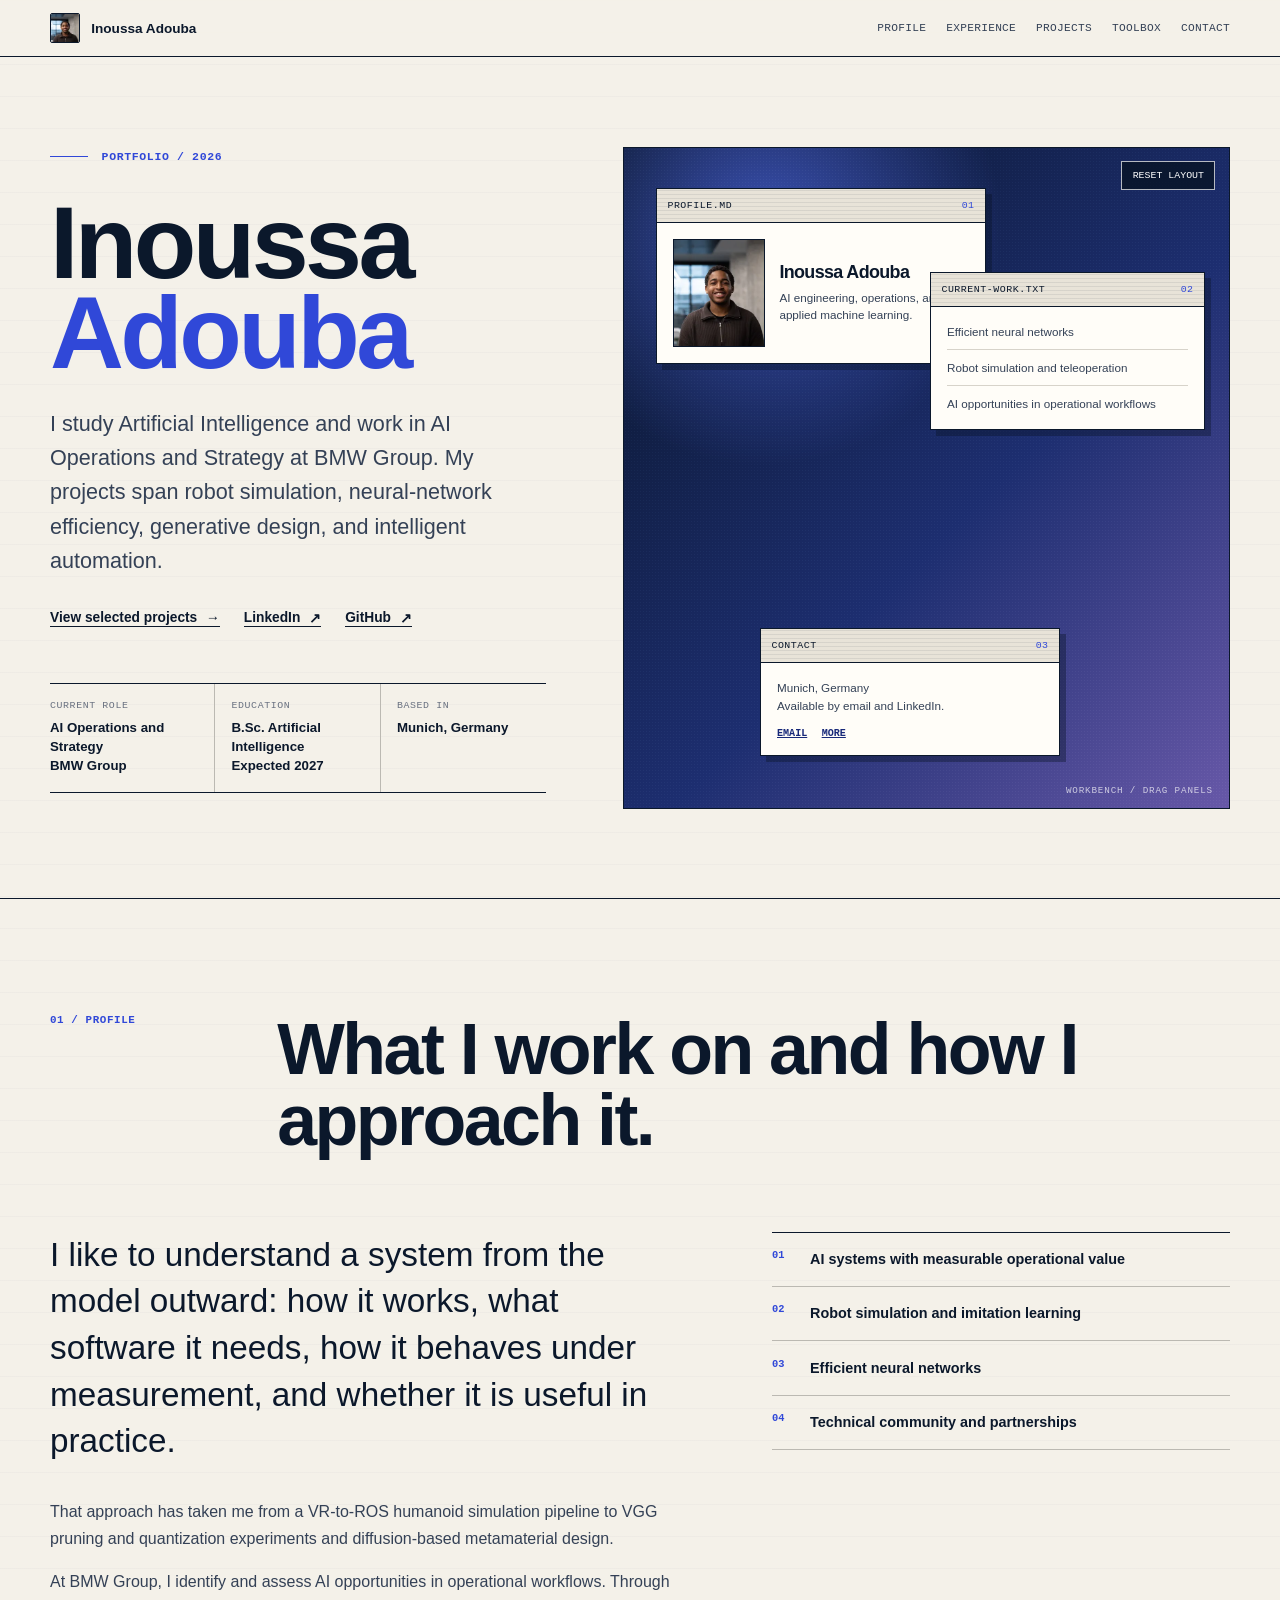
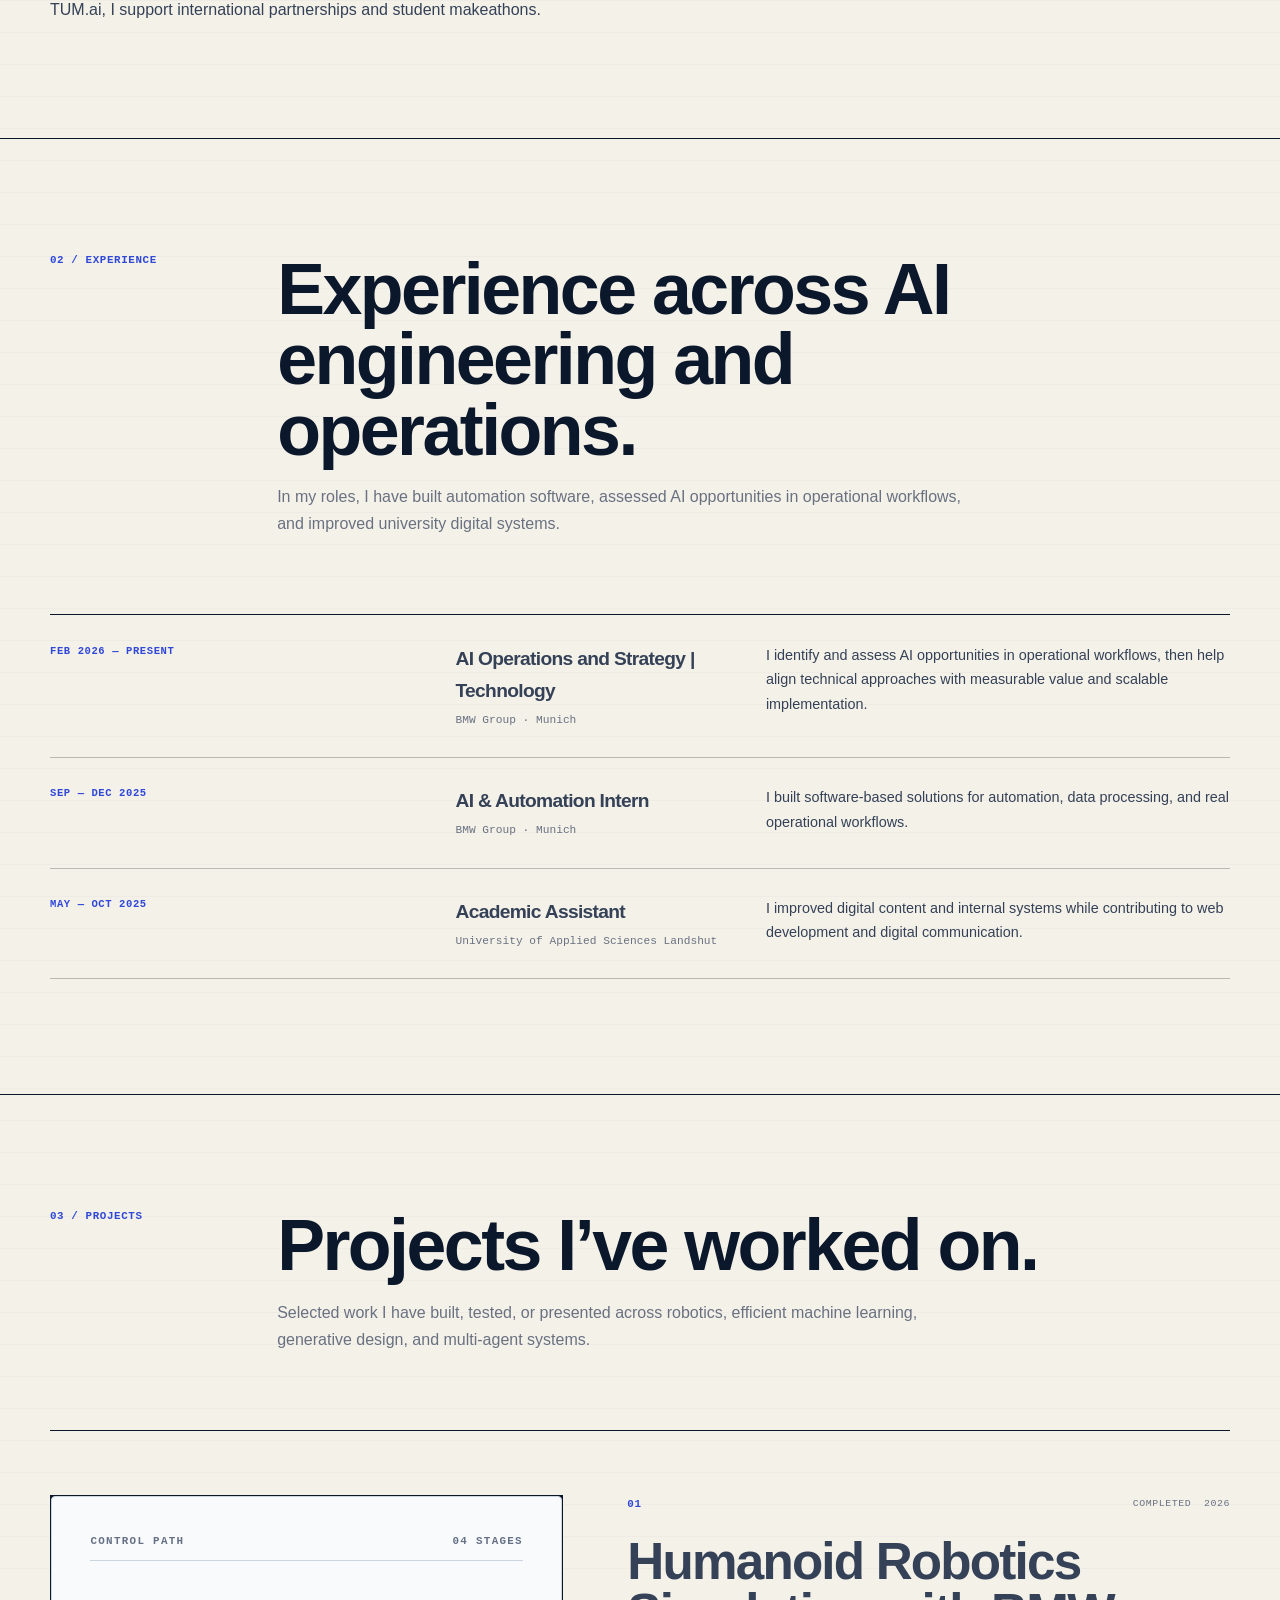
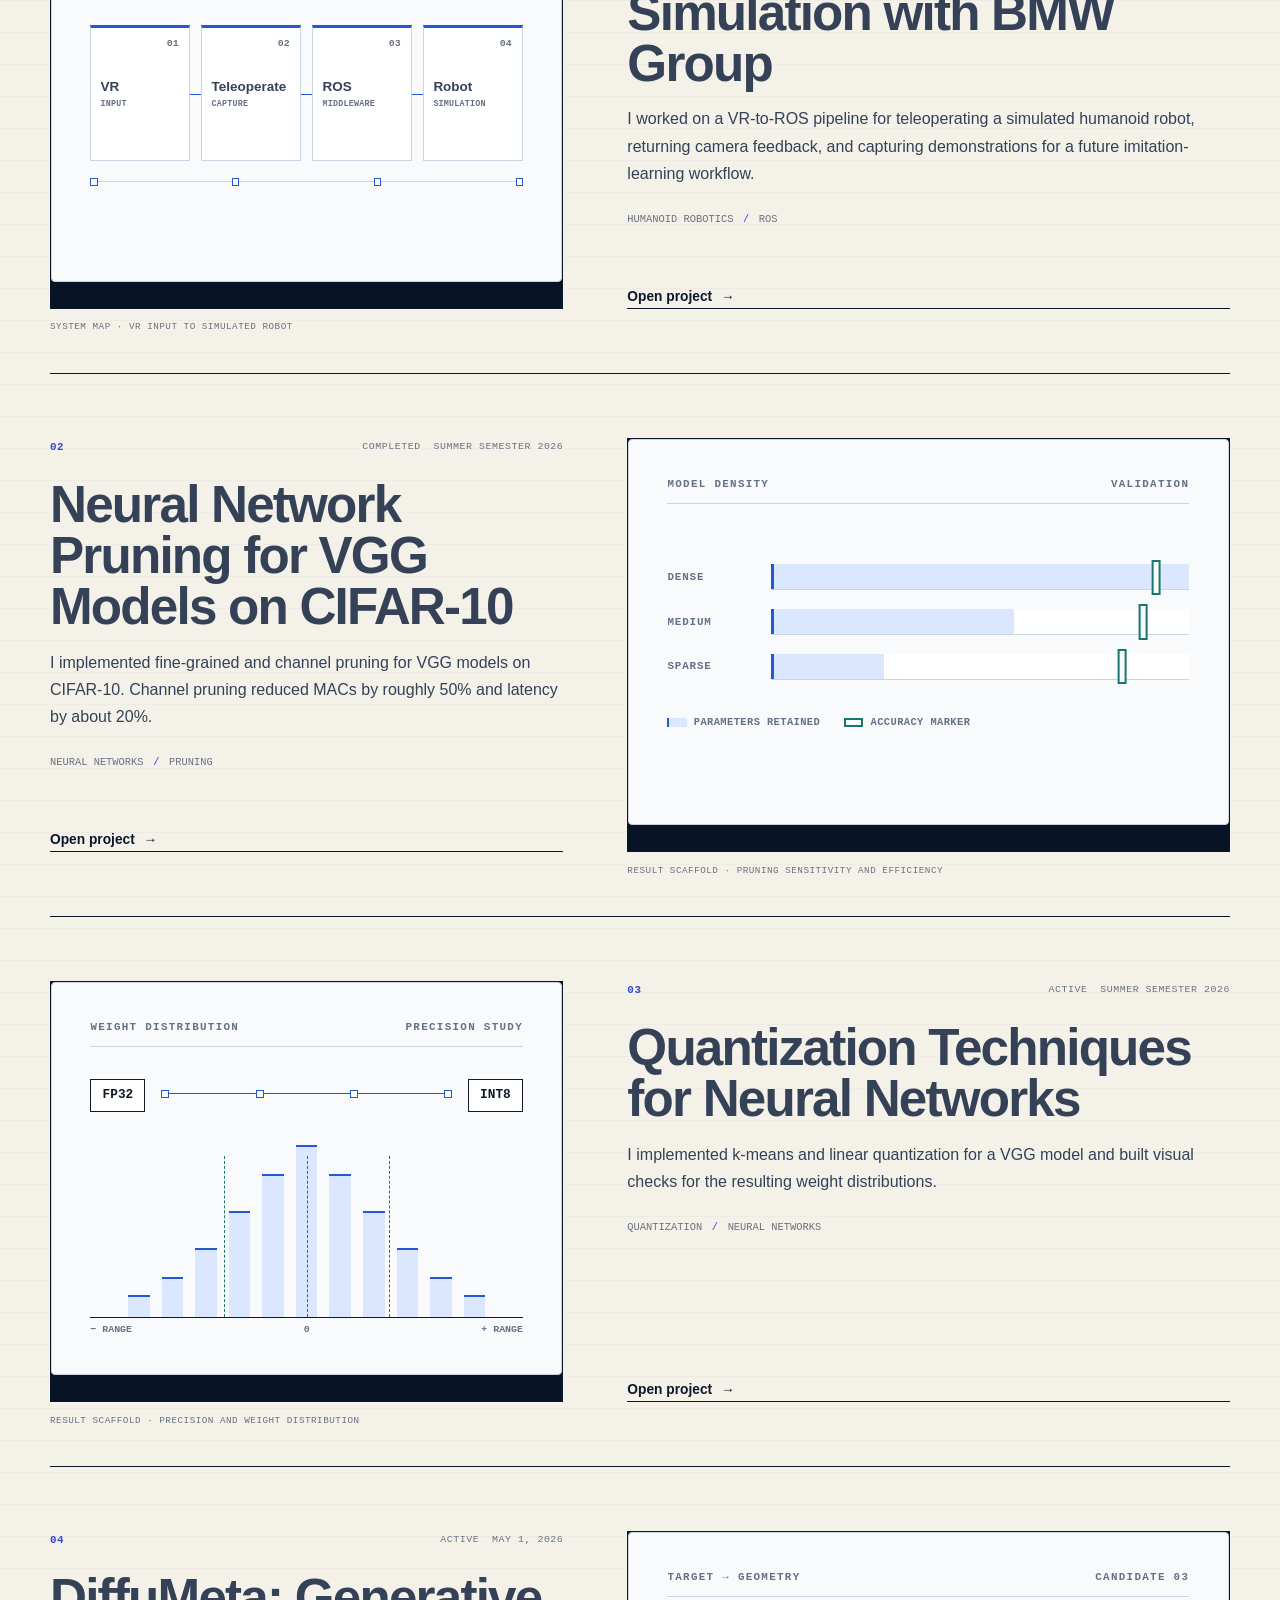
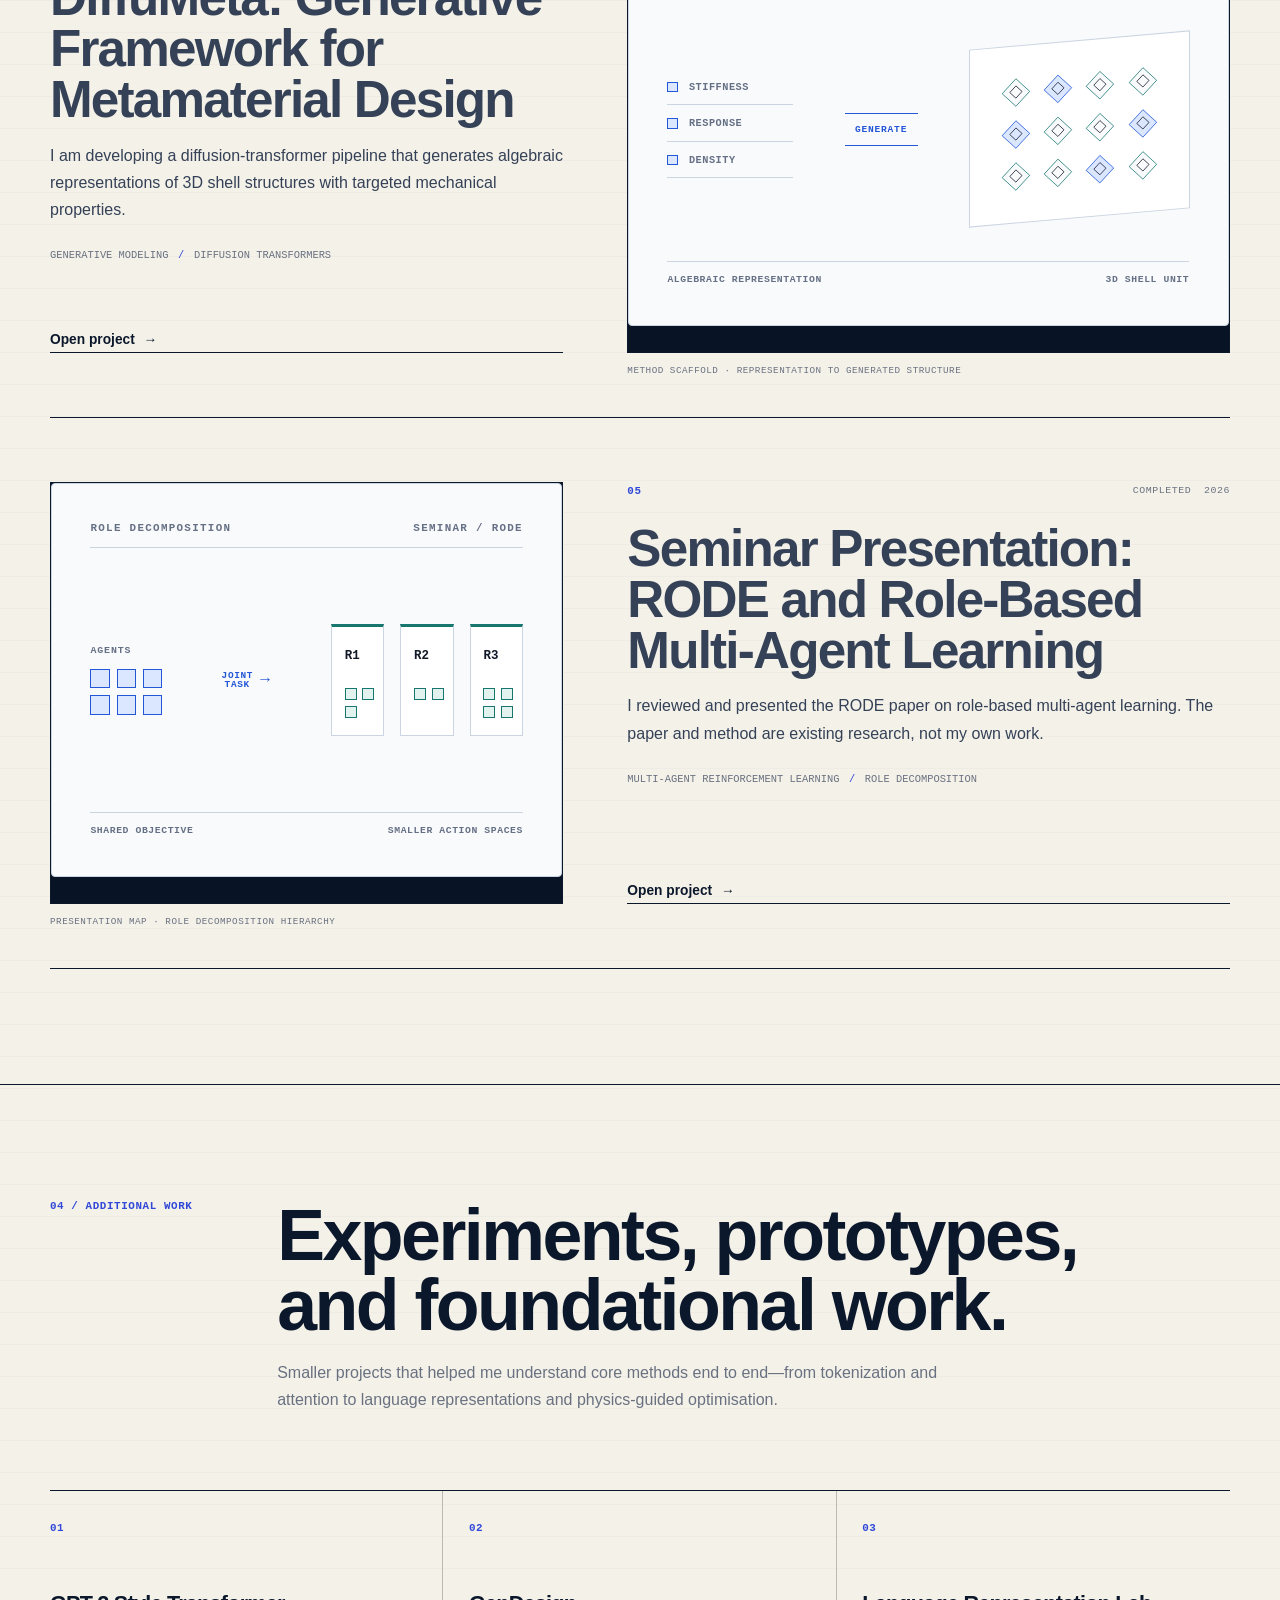
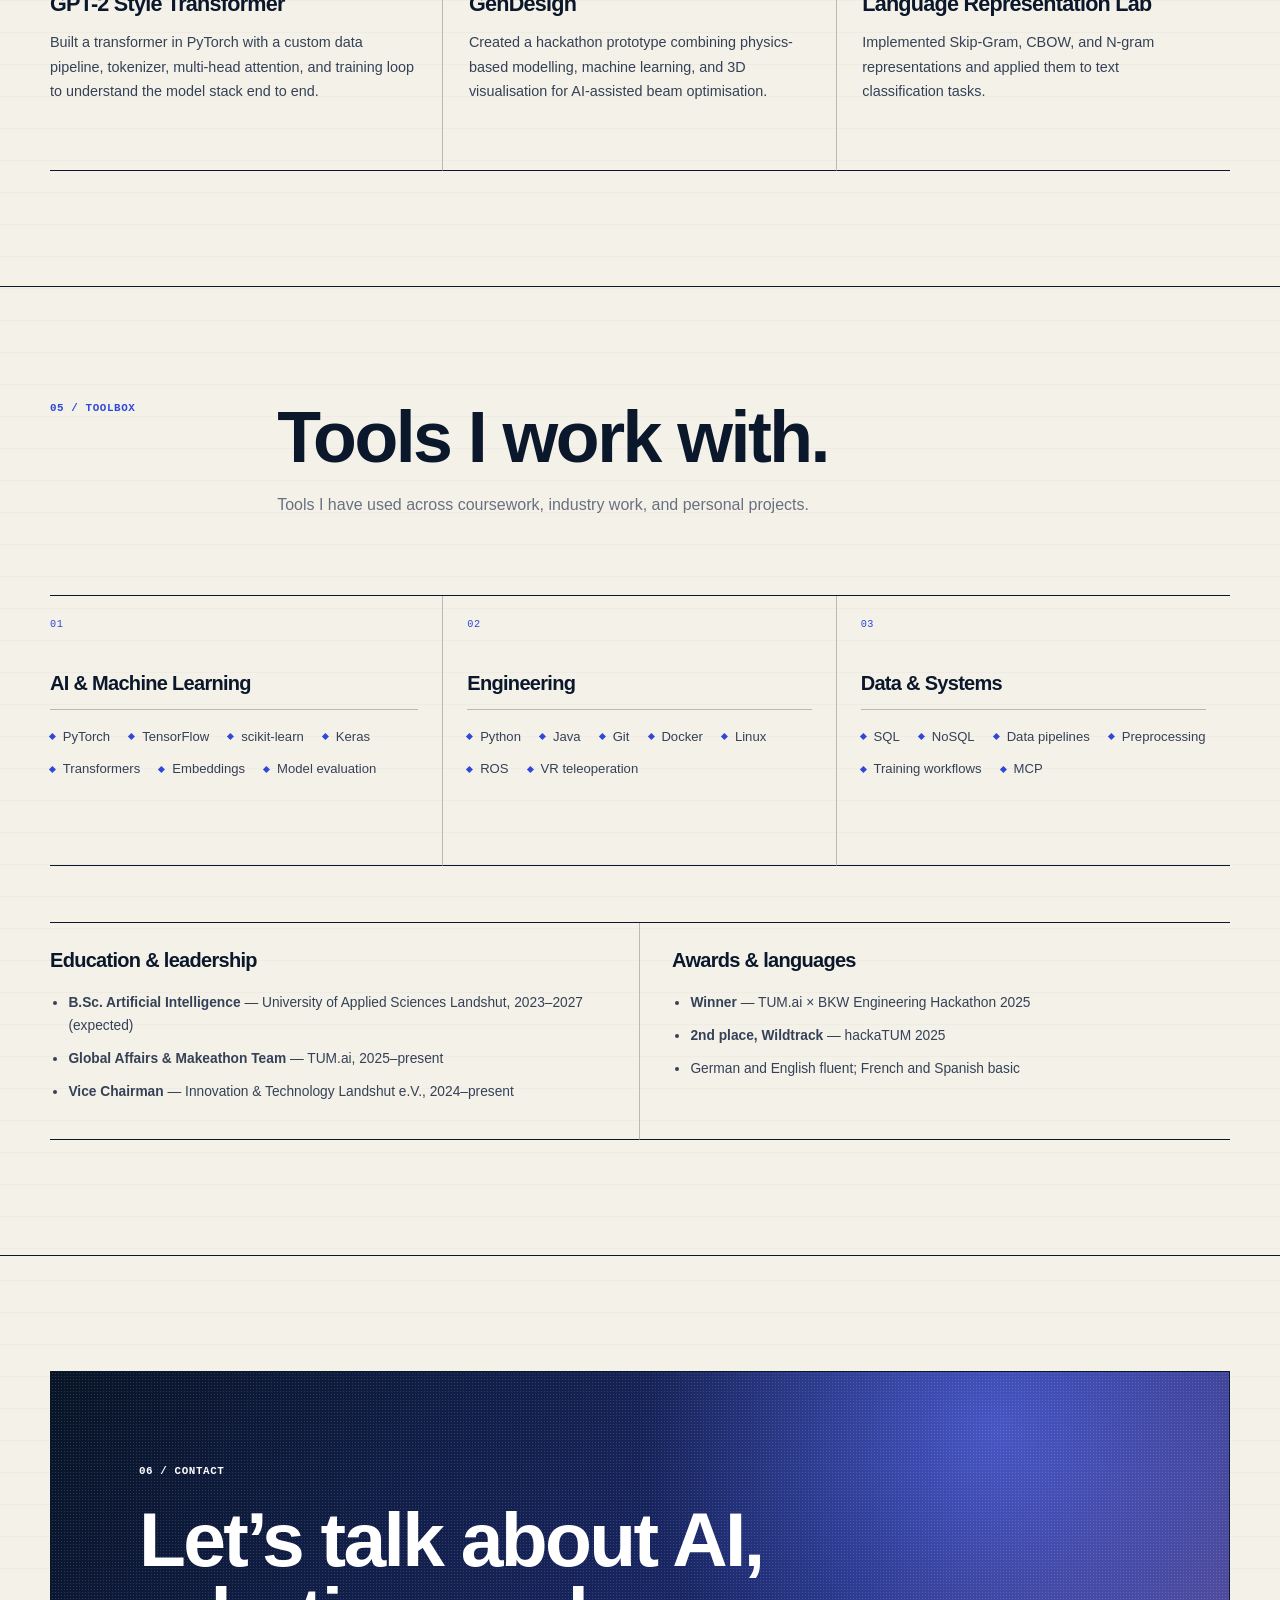
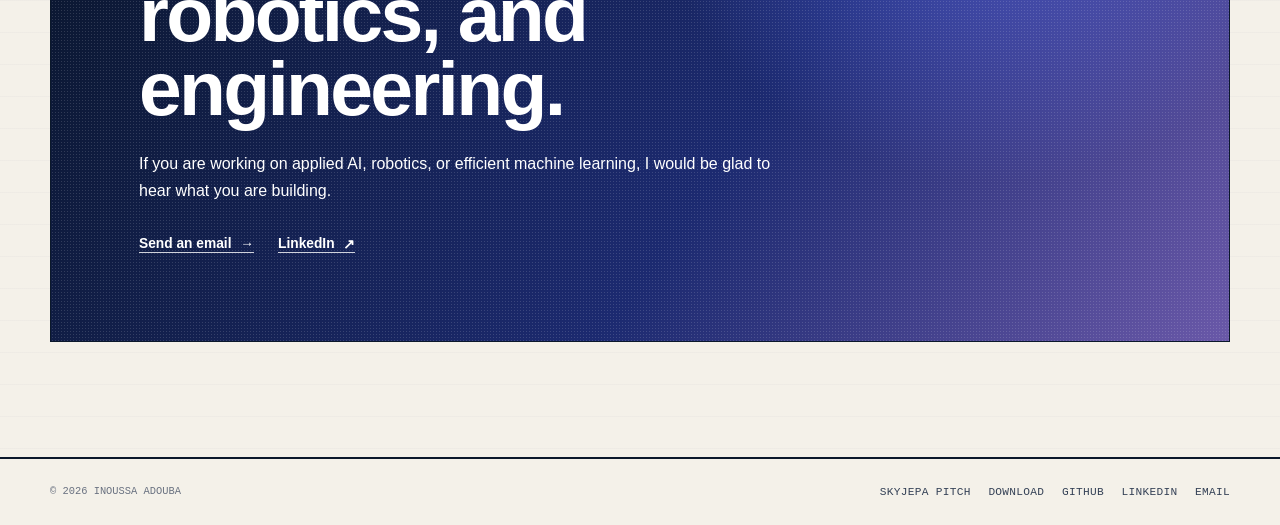
==== commit b21040ad: "deploy: update portfolio site" ====
--- a/index.html
+++ b/index.html
@@ -1,4 +1,4 @@
-<!DOCTYPE html><html lang="en"><head><meta charset="UTF-8"><meta name="viewport" content="width=device-width"><meta name="description" content="Inoussa Adouba — artificial intelligence, robotics, and applied machine learning."><meta name="theme-color" content="#f4f1e9"><meta property="og:title" content="Inoussa Adouba | AI, Robotics &amp; Applied Machine Learning"><meta property="og:description" content="Inoussa Adouba — artificial intelligence, robotics, and applied machine learning."><meta property="og:type" content="website"><link rel="icon" href="/favicon.svg" type="image/svg+xml"><title>Inoussa Adouba | AI, Robotics &amp; Applied Machine Learning</title><link rel="stylesheet" href="/_astro/ProjectEvidenceVisual.C0q3f4dJ.css"></head><body><a class="skip-link" href="#main-content">Skip to content</a><header class="site-header"><div class="container site-header__inner"><a class="site-brand" href="/" aria-label="Inoussa Adouba home"><img src="/_astro/inoussa-adouba.CsXf9BYN_ZN53jx.webp" alt loading="lazy" decoding="async" width="72" height="90" class="site-brand__photo"><span>Inoussa Adouba</span></a><nav class="site-nav" aria-label="Primary navigation"><a href="/#profile">Profile</a><a href="/#experience">Experience</a><a href="/#projects">Projects</a><a href="/#toolbox">Toolbox</a><a href="/#contact">Contact</a></nav></div></header><main id="main-content"><section class="editorial-hero" id="about"><div class="container editorial-hero__grid"><div class="hero-copy"><div><p class="index-label">Portfolio / 2026</p><h1 class="hero-title">Inoussa <span>Adouba</span></h1><p class="hero-lead">I study Artificial Intelligence and work in AI Operations and Strategy at BMW Group. My projects span robot simulation, neural-network efficiency, generative design, and intelligent automation.</p><div class="link-row"><a class="arrow-link" href="#projects">View selected projects <span aria-hidden="true">→</span></a><a class="arrow-link" href="https://www.linkedin.com/in/inoussa-adouba/" target="_blank" rel="noreferrer">LinkedIn <span aria-hidden="true">↗</span></a><a class="arrow-link" href="https://github.com/Yun1us" target="_blank" rel="noreferrer">GitHub <span aria-hidden="true">↗</span></a></div></div><dl class="hero-facts" aria-label="Current profile"><div class="hero-fact"><dt>Current role</dt><dd>AI Operations and Strategy<br>BMW Group</dd></div><div class="hero-fact"><dt>Education</dt><dd>B.Sc. Artificial Intelligence<br>Expected 2027</dd></div><div class="hero-fact"><dt>Based in</dt><dd>Munich, Germany</dd></div></dl></div><div class="workbench" data-workbench aria-label="Profile workbench"><button class="workbench-reset" type="button" data-workbench-reset>Reset layout</button><article class="workbench-panel" data-workbench-panel data-panel-id="profile"><header class="panel-title" data-drag-handle><span>profile.md</span><span>01</span></header><div class="panel-body profile-summary"><img src="/_astro/inoussa-adouba.CsXf9BYN_Z1L4pXx.webp" alt="Portrait of Inoussa Adouba" loading="eager" decoding="async" width="260" height="323"><div><h2>Inoussa Adouba</h2><p>AI engineering, operations, and applied machine learning.</p></div></div></article><article class="workbench-panel" data-workbench-panel data-panel-id="current"><header class="panel-title" data-drag-handle><span>current-work.txt</span><span>02</span></header><div class="panel-body"><ul><li>Efficient neural networks</li><li>Robot simulation and teleoperation</li><li>AI opportunities in operational workflows</li></ul></div></article><article class="workbench-panel" data-workbench-panel data-panel-id="contact"><header class="panel-title" data-drag-handle><span>contact</span><span>03</span></header><div class="panel-body"><address>Munich, Germany<br>Available by email and LinkedIn.</address><div class="panel-links"><a href="mailto:inoussaadouba@gmail.com">Email</a><a href="#contact">More</a></div></div></article></div></div></section><section class="section" id="profile"><div class="container"><header class="section-heading"><span class="section-index">01 / Profile</span><div><h2>What I work on and how I approach it.</h2></div></header><div class="profile-grid"><div class="profile-copy"><p class="profile-statement">I like to understand a system from the model outward: how it works, what software it needs, how it behaves under measurement, and whether it is useful in practice.</p><p>That approach has taken me from a VR-to-ROS humanoid simulation pipeline to VGG pruning and quantization experiments and diffusion-based metamaterial design.</p><p>At BMW Group, I identify and assess AI opportunities in operational workflows. Through TUM.ai, I support international partnerships and student makeathons.</p></div><div><ol class="focus-list" aria-label="Current areas of focus"><li><span>01</span>AI systems with measurable operational value</li><li><span>02</span>Robot simulation and imitation learning</li><li><span>03</span>Efficient neural networks</li><li><span>04</span>Technical community and partnerships</li></ol></div></div></div></section><section class="section" id="experience"><div class="container"><header class="section-heading"><span class="section-index">02 / Experience</span><div><h2>Experience across AI engineering and operations.</h2><p>In my roles, I have built automation software, assessed AI opportunities in operational workflows, and improved university digital systems.</p></div></header><ol class="timeline"><li class="timeline-item"><div class="timeline-date">Feb 2026 — Present</div><div class="timeline-copy"><div><h3>AI Operations and Strategy | Technology</h3><p class="organization">BMW Group · Munich</p></div><p>I identify and assess AI opportunities in operational workflows, then help align technical approaches with measurable value and scalable implementation.</p></div></li><li class="timeline-item"><div class="timeline-date">Sep — Dec 2025</div><div class="timeline-copy"><div><h3>AI &amp; Automation Intern</h3><p class="organization">BMW Group · Munich</p></div><p>I built software-based solutions for automation, data processing, and real operational workflows.</p></div></li><li class="timeline-item"><div class="timeline-date">May — Oct 2025</div><div class="timeline-copy"><div><h3>Academic Assistant</h3><p class="organization">University of Applied Sciences Landshut</p></div><p>I improved digital content and internal systems while contributing to web development and digital communication.</p></div></li></ol></div></section><section class="section" id="projects"><div class="container"><header class="section-heading"><span class="section-index">03 / Projects</span><div><h2>Projects I’ve worked on.</h2><p>Selected work I have built, tested, or presented across robotics, efficient machine learning, generative design, and multi-agent systems.</p></div></header><ol class="project-index"><li class="project-record"><div class="project-record__visual"><a href="/projects/humanoid-robotics-bmw/" aria-label="Open Humanoid Robotics Simulation with BMW Group"><figure class="project-evidence is-robotics" aria-labelledby="project-evidence-humanoid-robotics-bmw" data-astro-cid-jymbtchc><div class="evidence-surface" data-astro-cid-jymbtchc><div class="robotics-visual" aria-hidden="true" data-astro-cid-jymbtchc><div class="visual-header" data-astro-cid-jymbtchc><span data-astro-cid-jymbtchc>CONTROL PATH</span><span data-astro-cid-jymbtchc>04 STAGES</span></div><ol class="flow-list" data-astro-cid-jymbtchc><li class="flow-step" data-astro-cid-jymbtchc><span class="step-index" data-astro-cid-jymbtchc>01</span><strong data-astro-cid-jymbtchc>VR</strong><small data-astro-cid-jymbtchc>input</small></li><li class="flow-step" data-astro-cid-jymbtchc><span class="step-index" data-astro-cid-jymbtchc>02</span><strong data-astro-cid-jymbtchc>Teleoperate</strong><small data-astro-cid-jymbtchc>capture</small></li><li class="flow-step" data-astro-cid-jymbtchc><span class="step-index" data-astro-cid-jymbtchc>03</span><strong data-astro-cid-jymbtchc>ROS</strong><small data-astro-cid-jymbtchc>middleware</small></li><li class="flow-step" data-astro-cid-jymbtchc><span class="step-index" data-astro-cid-jymbtchc>04</span><strong data-astro-cid-jymbtchc>Robot</strong><small data-astro-cid-jymbtchc>simulation</small></li></ol><div class="signal-line" data-astro-cid-jymbtchc><span data-astro-cid-jymbtchc></span><span data-astro-cid-jymbtchc></span><span data-astro-cid-jymbtchc></span><span data-astro-cid-jymbtchc></span></div></div></div><figcaption id="project-evidence-humanoid-robotics-bmw" data-astro-cid-jymbtchc>System flow from VR input through teleoperation and ROS middleware to a simulated robot.</figcaption></figure></a><p class="caption">System map · VR input to simulated robot</p></div><div class="project-record__copy"><div><div class="project-record__topline"><span class="project-number">01</span><div class="metadata"><span>Completed</span><span>2026</span></div></div><h3><a href="/projects/humanoid-robotics-bmw/">Humanoid Robotics Simulation with BMW Group</a></h3><p class="project-summary">I worked on a VR-to-ROS pipeline for teleoperating a simulated humanoid robot, returning camera feedback, and capturing demonstrations for a future imitation-learning workflow.</p><div class="project-tags"><span>Humanoid Robotics</span><span>ROS</span></div></div><a class="text-link" href="/projects/humanoid-robotics-bmw/">Open project <span aria-hidden="true">→</span></a></div></li><li class="project-record"><div class="project-record__visual"><a href="/projects/ml3-prak01-ino/" aria-label="Open Neural Network Pruning for VGG Models on CIFAR-10"><figure class="project-evidence is-pruning" aria-labelledby="project-evidence-ml3-prak01-ino" data-astro-cid-jymbtchc><div class="evidence-surface" data-astro-cid-jymbtchc><div class="pruning-visual" aria-hidden="true" data-astro-cid-jymbtchc><div class="visual-header" data-astro-cid-jymbtchc><span data-astro-cid-jymbtchc>MODEL DENSITY</span><span data-astro-cid-jymbtchc>VALIDATION</span></div><div class="pruning-chart" data-astro-cid-jymbtchc><div class="chart-row row-dense" data-astro-cid-jymbtchc><span class="row-label" data-astro-cid-jymbtchc>DENSE</span><div class="parameter-track" data-astro-cid-jymbtchc><i data-astro-cid-jymbtchc></i><b data-astro-cid-jymbtchc></b></div></div><div class="chart-row row-medium" data-astro-cid-jymbtchc><span class="row-label" data-astro-cid-jymbtchc>MEDIUM</span><div class="parameter-track" data-astro-cid-jymbtchc><i data-astro-cid-jymbtchc></i><b data-astro-cid-jymbtchc></b></div></div><div class="chart-row row-sparse" data-astro-cid-jymbtchc><span class="row-label" data-astro-cid-jymbtchc>SPARSE</span><div class="parameter-track" data-astro-cid-jymbtchc><i data-astro-cid-jymbtchc></i><b data-astro-cid-jymbtchc></b></div></div></div><div class="chart-key" data-astro-cid-jymbtchc><span data-astro-cid-jymbtchc><i class="key-parameters" data-astro-cid-jymbtchc></i> parameters retained</span><span data-astro-cid-jymbtchc><i class="key-accuracy" data-astro-cid-jymbtchc></i> accuracy marker</span></div></div></div><figcaption id="project-evidence-ml3-prak01-ino" data-astro-cid-jymbtchc>Editorial chart showing model parameters decreasing as sparsity increases while validation accuracy remains comparatively stable.</figcaption></figure></a><p class="caption">Result scaffold · pruning sensitivity and efficiency</p></div><div class="project-record__copy"><div><div class="project-record__topline"><span class="project-number">02</span><div class="metadata"><span>Completed</span><span>Summer semester 2026</span></div></div><h3><a href="/projects/ml3-prak01-ino/">Neural Network Pruning for VGG Models on CIFAR-10</a></h3><p class="project-summary">I implemented fine-grained and channel pruning for VGG models on CIFAR-10. Channel pruning reduced MACs by roughly 50% and latency by about 20%.</p><div class="project-tags"><span>neural networks</span><span>pruning</span></div></div><a class="text-link" href="/projects/ml3-prak01-ino/">Open project <span aria-hidden="true">→</span></a></div></li><li class="project-record"><div class="project-record__visual"><a href="/projects/ml3-prak03-ino/" aria-label="Open Quantization Techniques for Neural Networks"><figure class="project-evidence is-quantization" aria-labelledby="project-evidence-ml3-prak03-ino" data-astro-cid-jymbtchc><div class="evidence-surface" data-astro-cid-jymbtchc><div class="quantization-visual" aria-hidden="true" data-astro-cid-jymbtchc><div class="visual-header" data-astro-cid-jymbtchc><span data-astro-cid-jymbtchc>WEIGHT DISTRIBUTION</span><span data-astro-cid-jymbtchc>PRECISION STUDY</span></div><div class="precision-route" data-astro-cid-jymbtchc><strong data-astro-cid-jymbtchc>FP32</strong><span class="route-line" data-astro-cid-jymbtchc><i data-astro-cid-jymbtchc></i><i data-astro-cid-jymbtchc></i><i data-astro-cid-jymbtchc></i><i data-astro-cid-jymbtchc></i></span><strong data-astro-cid-jymbtchc>INT8</strong></div><div class="histogram" data-astro-cid-jymbtchc><i class="bar-1" data-astro-cid-jymbtchc></i><i class="bar-2" data-astro-cid-jymbtchc></i><i class="bar-3" data-astro-cid-jymbtchc></i><i class="bar-4" data-astro-cid-jymbtchc></i><i class="bar-5" data-astro-cid-jymbtchc></i><i class="bar-6" data-astro-cid-jymbtchc></i><i class="bar-7" data-astro-cid-jymbtchc></i><i class="bar-8" data-astro-cid-jymbtchc></i><i class="bar-9" data-astro-cid-jymbtchc></i><i class="bar-10" data-astro-cid-jymbtchc></i><i class="bar-11" data-astro-cid-jymbtchc></i><span class="level level-a" data-astro-cid-jymbtchc></span><span class="level level-b" data-astro-cid-jymbtchc></span><span class="level level-c" data-astro-cid-jymbtchc></span></div><div class="histogram-axis" data-astro-cid-jymbtchc><span data-astro-cid-jymbtchc>− range</span><span data-astro-cid-jymbtchc>0</span><span data-astro-cid-jymbtchc>+ range</span></div></div></div><figcaption id="project-evidence-ml3-prak03-ino" data-astro-cid-jymbtchc>Weight distribution grouped into fewer discrete values as numerical precision moves from floating point to integer representation.</figcaption></figure></a><p class="caption">Result scaffold · precision and weight distribution</p></div><div class="project-record__copy"><div><div class="project-record__topline"><span class="project-number">03</span><div class="metadata"><span>Active</span><span>Summer semester 2026</span></div></div><h3><a href="/projects/ml3-prak03-ino/">Quantization Techniques for Neural Networks</a></h3><p class="project-summary">I implemented k-means and linear quantization for a VGG model and built visual checks for the resulting weight distributions.</p><div class="project-tags"><span>quantization</span><span>neural networks</span></div></div><a class="text-link" href="/projects/ml3-prak03-ino/">Open project <span aria-hidden="true">→</span></a></div></li><li class="project-record"><div class="project-record__visual"><a href="/projects/diffumeta-project/" aria-label="Open DiffuMeta: Generative Framework for Metamaterial Design"><figure class="project-evidence is-diffumeta" aria-labelledby="project-evidence-diffumeta-project" data-astro-cid-jymbtchc><div class="evidence-surface" data-astro-cid-jymbtchc><div class="diffumeta-visual" aria-hidden="true" data-astro-cid-jymbtchc><div class="visual-header" data-astro-cid-jymbtchc><span data-astro-cid-jymbtchc>TARGET → GEOMETRY</span><span data-astro-cid-jymbtchc>CANDIDATE 03</span></div><div class="meta-layout" data-astro-cid-jymbtchc><div class="property-stack" data-astro-cid-jymbtchc><span data-astro-cid-jymbtchc><i data-astro-cid-jymbtchc></i> stiffness</span><span data-astro-cid-jymbtchc><i data-astro-cid-jymbtchc></i> response</span><span data-astro-cid-jymbtchc><i data-astro-cid-jymbtchc></i> density</span></div><div class="meta-operator" data-astro-cid-jymbtchc><span data-astro-cid-jymbtchc>GENERATE</span></div><div class="meta-lattice" data-astro-cid-jymbtchc><i data-astro-cid-jymbtchc></i><i data-astro-cid-jymbtchc></i><i data-astro-cid-jymbtchc></i><i data-astro-cid-jymbtchc></i><i data-astro-cid-jymbtchc></i><i data-astro-cid-jymbtchc></i><i data-astro-cid-jymbtchc></i><i data-astro-cid-jymbtchc></i><i data-astro-cid-jymbtchc></i><i data-astro-cid-jymbtchc></i><i data-astro-cid-jymbtchc></i><i data-astro-cid-jymbtchc></i></div></div><div class="meta-footer" data-astro-cid-jymbtchc><span data-astro-cid-jymbtchc>ALGEBRAIC REPRESENTATION</span><span data-astro-cid-jymbtchc>3D SHELL UNIT</span></div></div></div><figcaption id="project-evidence-diffumeta-project" data-astro-cid-jymbtchc>A geometric metamaterial lattice generated from a compact set of target mechanical properties.</figcaption></figure></a><p class="caption">Method scaffold · representation to generated structure</p></div><div class="project-record__copy"><div><div class="project-record__topline"><span class="project-number">04</span><div class="metadata"><span>Active</span><span>May 1, 2026</span></div></div><h3><a href="/projects/diffumeta-project/">DiffuMeta: Generative Framework for Metamaterial Design</a></h3><p class="project-summary">I am developing a diffusion-transformer pipeline that generates algebraic representations of 3D shell structures with targeted mechanical properties.</p><div class="project-tags"><span>generative modeling</span><span>diffusion transformers</span></div></div><a class="text-link" href="/projects/diffumeta-project/">Open project <span aria-hidden="true">→</span></a></div></li><li class="project-record"><div class="project-record__visual"><a href="/projects/seminar-project/" aria-label="Open Seminar Presentation: RODE and Role-Based Multi-Agent Learning"><figure class="project-evidence is-rode" aria-labelledby="project-evidence-seminar-project" data-astro-cid-jymbtchc><div class="evidence-surface" data-astro-cid-jymbtchc><div class="rode-visual" aria-hidden="true" data-astro-cid-jymbtchc><div class="visual-header" data-astro-cid-jymbtchc><span data-astro-cid-jymbtchc>ROLE DECOMPOSITION</span><span data-astro-cid-jymbtchc>SEMINAR / RODE</span></div><div class="rode-layout" data-astro-cid-jymbtchc><div class="agent-group" data-astro-cid-jymbtchc><span class="group-label" data-astro-cid-jymbtchc>AGENTS</span><div class="agent-dots" data-astro-cid-jymbtchc><i data-astro-cid-jymbtchc></i><i data-astro-cid-jymbtchc></i><i data-astro-cid-jymbtchc></i><i data-astro-cid-jymbtchc></i><i data-astro-cid-jymbtchc></i><i data-astro-cid-jymbtchc></i></div></div><div class="decompose-node" data-astro-cid-jymbtchc><span data-astro-cid-jymbtchc>JOINT TASK</span><strong aria-hidden="true" data-astro-cid-jymbtchc>→</strong></div><div class="role-group" data-astro-cid-jymbtchc><div class="role-card" data-astro-cid-jymbtchc><strong data-astro-cid-jymbtchc>R1</strong><span data-astro-cid-jymbtchc><i data-astro-cid-jymbtchc></i><i data-astro-cid-jymbtchc></i><i data-astro-cid-jymbtchc></i></span></div><div class="role-card" data-astro-cid-jymbtchc><strong data-astro-cid-jymbtchc>R2</strong><span data-astro-cid-jymbtchc><i data-astro-cid-jymbtchc></i><i data-astro-cid-jymbtchc></i></span></div><div class="role-card" data-astro-cid-jymbtchc><strong data-astro-cid-jymbtchc>R3</strong><span data-astro-cid-jymbtchc><i data-astro-cid-jymbtchc></i><i data-astro-cid-jymbtchc></i><i data-astro-cid-jymbtchc></i><i data-astro-cid-jymbtchc></i></span></div></div></div><div class="role-caption" data-astro-cid-jymbtchc><span data-astro-cid-jymbtchc>SHARED OBJECTIVE</span><span data-astro-cid-jymbtchc>SMALLER ACTION SPACES</span></div></div></div><figcaption id="project-evidence-seminar-project" data-astro-cid-jymbtchc>A joint multi-agent task decomposed into smaller role-specific action spaces.</figcaption></figure></a><p class="caption">Presentation map · role decomposition hierarchy</p></div><div class="project-record__copy"><div><div class="project-record__topline"><span class="project-number">05</span><div class="metadata"><span>Completed</span><span>2026</span></div></div><h3><a href="/projects/seminar-project/">Seminar Presentation: RODE and Role-Based Multi-Agent Learning</a></h3><p class="project-summary">I reviewed and presented the RODE paper on role-based multi-agent learning. The paper and method are existing research, not my own work.</p><div class="project-tags"><span>Multi-Agent Reinforcement Learning</span><span>Role Decomposition</span></div></div><a class="text-link" href="/projects/seminar-project/">Open project <span aria-hidden="true">→</span></a></div></li></ol></div></section><section class="section" id="additional-work"><div class="container"><header class="section-heading"><span class="section-index">04 / Additional work</span><div><h2>Experiments, prototypes, and foundational work.</h2><p>Smaller projects that helped me understand core methods end to end—from tokenization and attention to language representations and physics-guided optimisation.</p></div></header><div class="work-grid"><article class="work-item"><span class="project-number">01</span><h3>GPT-2 Style Transformer</h3><p>Built a transformer in PyTorch with a custom data pipeline, tokenizer, multi-head attention, and training loop to understand the model stack end to end.</p></article><article class="work-item"><span class="project-number">02</span><h3>GenDesign</h3><p>Created a hackathon prototype combining physics-based modelling, machine learning, and 3D visualisation for AI-assisted beam optimisation.</p></article><article class="work-item"><span class="project-number">03</span><h3>Language Representation Lab</h3><p>Implemented Skip-Gram, CBOW, and N-gram representations and applied them to text classification tasks.</p></article></div></div></section><section class="section" id="toolbox"><div class="container"><header class="section-heading"><span class="section-index">05 / Toolbox</span><div><h2>Tools I work with.</h2><p>Tools I have used across coursework, industry work, and personal projects.</p></div></header><div class="tool-grid"><article class="tool-group"><span class="tool-index">01</span><h3>AI &amp; Machine Learning</h3><ul><li>PyTorch</li><li>TensorFlow</li><li>scikit-learn</li><li>Keras</li><li>Transformers</li><li>Embeddings</li><li>Model evaluation</li></ul></article><article class="tool-group"><span class="tool-index">02</span><h3>Engineering</h3><ul><li>Python</li><li>Java</li><li>Git</li><li>Docker</li><li>Linux</li><li>ROS</li><li>VR teleoperation</li></ul></article><article class="tool-group"><span class="tool-index">03</span><h3>Data &amp; Systems</h3><ul><li>SQL</li><li>NoSQL</li><li>Data pipelines</li><li>Preprocessing</li><li>Training workflows</li><li>MCP</li></ul></article></div><div class="credentials-grid"><article class="credential-group"><h3>Education & leadership</h3><ul><li><strong>B.Sc. Artificial Intelligence</strong> — University of Applied Sciences Landshut, 2023–2027 (expected)</li><li><strong>Global Affairs & Makeathon Team</strong> — TUM.ai, 2025–present</li><li><strong>Vice Chairman</strong> — Innovation & Technology Landshut e.V., 2024–present</li></ul></article><article class="credential-group"><h3>Awards & languages</h3><ul><li><strong>Winner</strong> — TUM.ai × BKW Engineering Hackathon 2025</li><li><strong>2nd place, Wildtrack</strong> — hackaTUM 2025</li><li>German and English fluent; French and Spanish basic</li></ul></article></div></div></section><section class="section" id="contact"><div class="container"><div class="contact-band"><span class="section-index">06 / Contact</span><h2>Let’s talk about AI, robotics, and engineering.</h2><p>If you are working on applied AI, robotics, or efficient machine learning, I would be glad to hear what you are building.</p><div class="link-row"><a class="arrow-link" href="mailto:inoussaadouba@gmail.com">Send an email <span aria-hidden="true">→</span></a><a class="arrow-link" href="https://www.linkedin.com/in/inoussa-adouba/" target="_blank" rel="noreferrer">LinkedIn <span aria-hidden="true">↗</span></a></div></div></div></section><script type="module" src="/_astro/index.astro_astro_type_script_index_0_lang.CUzp1dWI.js"></script></main><footer class="site-footer"><div class="container site-footer__inner"><p>© 2026 Inoussa Adouba</p><nav class="footer-links" aria-label="Footer navigation"><a data-skyjepa-protected href="/skyjepa-bmw-pitch-de/" target="_blank" rel="noreferrer">SkyJEPA pitch</a><a data-skyjepa-protected href="/downloads/skyjepa-bmw-pitch-de.zip" download>Download</a><a href="https://github.com/Yun1us" target="_blank" rel="noreferrer">GitHub</a><a href="https://www.linkedin.com/in/inoussa-adouba/" target="_blank" rel="noreferrer">LinkedIn</a><a href="mailto:inoussaadouba@gmail.com">Email</a></nav></div></footer><script>
+<!DOCTYPE html><html lang="en"><head><meta charset="UTF-8"><meta name="viewport" content="width=device-width"><meta name="description" content="Inoussa Adouba — artificial intelligence, robotics, and applied machine learning."><meta name="theme-color" content="#f4f1e9"><meta property="og:title" content="Inoussa Adouba | AI, Robotics &amp; Applied Machine Learning"><meta property="og:description" content="Inoussa Adouba — artificial intelligence, robotics, and applied machine learning."><meta property="og:type" content="website"><link rel="icon" href="/favicon.svg" type="image/svg+xml"><title>Inoussa Adouba | AI, Robotics &amp; Applied Machine Learning</title><link rel="stylesheet" href="/_astro/ProjectEvidenceVisual.BqP19wLL.css"></head><body><a class="skip-link" href="#main-content">Skip to content</a><header class="site-header"><div class="container site-header__inner"><a class="site-brand" href="/" aria-label="Inoussa Adouba home"><img src="/_astro/inoussa-adouba.CsXf9BYN_ZN53jx.webp" alt loading="lazy" decoding="async" width="72" height="90" class="site-brand__photo"><span>Inoussa Adouba</span></a><nav class="site-nav" aria-label="Primary navigation"><a href="/#profile">Profile</a><a href="/#experience">Experience</a><a href="/#projects">Projects</a><a href="/#toolbox">Toolbox</a><a href="/#contact">Contact</a></nav></div></header><main id="main-content"><section class="editorial-hero" id="about"><div class="container editorial-hero__grid"><div class="hero-copy"><div><p class="index-label">Portfolio / 2026</p><h1 class="hero-title">Inoussa <span>Adouba</span></h1><p class="hero-lead">I study Artificial Intelligence and work in AI Operations and Strategy at BMW Group. My projects span robot simulation, neural-network efficiency, generative design, and intelligent automation.</p><div class="link-row"><a class="arrow-link" href="#projects">View selected projects <span aria-hidden="true">→</span></a><a class="arrow-link" href="https://www.linkedin.com/in/inoussa-adouba/" target="_blank" rel="noreferrer">LinkedIn <span aria-hidden="true">↗</span></a><a class="arrow-link" href="https://github.com/Yun1us" target="_blank" rel="noreferrer">GitHub <span aria-hidden="true">↗</span></a></div></div><dl class="hero-facts" aria-label="Current profile"><div class="hero-fact"><dt>Current role</dt><dd>AI Operations and Strategy<br>BMW Group</dd></div><div class="hero-fact"><dt>Education</dt><dd>B.Sc. Artificial Intelligence<br>Expected 2027</dd></div><div class="hero-fact"><dt>Based in</dt><dd>Munich, Germany</dd></div></dl></div><div class="workbench" data-workbench aria-label="Profile workbench"><button class="workbench-reset" type="button" data-workbench-reset>Reset layout</button><article class="workbench-panel" data-workbench-panel data-panel-id="profile"><header class="panel-title" data-drag-handle><span>profile.md</span><span>01</span></header><div class="panel-body profile-summary"><img src="/_astro/inoussa-adouba.CsXf9BYN_Z1L4pXx.webp" alt="Portrait of Inoussa Adouba" loading="eager" decoding="async" width="260" height="323"><div><h2>Inoussa Adouba</h2><p>AI engineering, operations, and applied machine learning.</p></div></div></article><article class="workbench-panel" data-workbench-panel data-panel-id="current"><header class="panel-title" data-drag-handle><span>current-work.txt</span><span>02</span></header><div class="panel-body"><ul><li>Efficient neural networks</li><li>Robot simulation and teleoperation</li><li>AI opportunities in operational workflows</li></ul></div></article><article class="workbench-panel" data-workbench-panel data-panel-id="contact"><header class="panel-title" data-drag-handle><span>contact</span><span>03</span></header><div class="panel-body"><address>Munich, Germany<br>Available by email and LinkedIn.</address><div class="panel-links"><a href="mailto:inoussaadouba@gmail.com">Email</a><a href="#contact">More</a></div></div></article></div></div></section><section class="section" id="profile"><div class="container"><header class="section-heading"><span class="section-index">01 / Profile</span><div><h2>What I work on and how I approach it.</h2></div></header><div class="profile-grid"><div class="profile-copy"><p class="profile-statement">I like to understand a system from the model outward: how it works, what software it needs, how it behaves under measurement, and whether it is useful in practice.</p><p>That approach has taken me from a VR-to-ROS humanoid simulation pipeline to VGG pruning and quantization experiments and diffusion-based metamaterial design.</p><p>At BMW Group, I identify and assess AI opportunities in operational workflows. Through TUM.ai, I support international partnerships and student makeathons.</p></div><div><ol class="focus-list" aria-label="Current areas of focus"><li><span>01</span>AI systems with measurable operational value</li><li><span>02</span>Robot simulation and imitation learning</li><li><span>03</span>Efficient neural networks</li><li><span>04</span>Technical community and partnerships</li></ol></div></div></div></section><section class="section" id="experience"><div class="container"><header class="section-heading"><span class="section-index">02 / Experience</span><div><h2>Experience across AI engineering and operations.</h2><p>In my roles, I have built automation software, assessed AI opportunities in operational workflows, and improved university digital systems.</p></div></header><ol class="timeline"><li class="timeline-item"><div class="timeline-date">Feb 2026 — Present</div><div class="timeline-copy"><div><h3>AI Operations and Strategy | Technology</h3><p class="organization">BMW Group · Munich</p></div><p>I identify and assess AI opportunities in operational workflows, then help align technical approaches with measurable value and scalable implementation.</p></div></li><li class="timeline-item"><div class="timeline-date">Sep — Dec 2025</div><div class="timeline-copy"><div><h3>AI &amp; Automation Intern</h3><p class="organization">BMW Group · Munich</p></div><p>I built software-based solutions for automation, data processing, and real operational workflows.</p></div></li><li class="timeline-item"><div class="timeline-date">May — Oct 2025</div><div class="timeline-copy"><div><h3>Academic Assistant</h3><p class="organization">University of Applied Sciences Landshut</p></div><p>I improved digital content and internal systems while contributing to web development and digital communication.</p></div></li></ol></div></section><section class="section" id="projects"><div class="container"><header class="section-heading"><span class="section-index">03 / Projects</span><div><h2>Projects I’ve worked on.</h2><p>Selected work I have built, tested, or presented across robotics, efficient machine learning, generative design, and multi-agent systems.</p></div></header><ol class="project-index"><li class="project-record"><div class="project-record__visual"><a href="/projects/humanoid-robotics-bmw/" aria-label="Open Humanoid Robotics Simulation with BMW Group"><figure class="project-evidence is-robotics" aria-labelledby="project-evidence-humanoid-robotics-bmw" data-astro-cid-jymbtchc><div class="evidence-surface" data-astro-cid-jymbtchc><div class="robotics-visual" aria-hidden="true" data-astro-cid-jymbtchc><div class="visual-header" data-astro-cid-jymbtchc><span data-astro-cid-jymbtchc>CONTROL PATH</span><span data-astro-cid-jymbtchc>04 STAGES</span></div><ol class="flow-list" data-astro-cid-jymbtchc><li class="flow-step" data-astro-cid-jymbtchc><span class="step-index" data-astro-cid-jymbtchc>01</span><strong data-astro-cid-jymbtchc>VR</strong><small data-astro-cid-jymbtchc>input</small></li><li class="flow-step" data-astro-cid-jymbtchc><span class="step-index" data-astro-cid-jymbtchc>02</span><strong data-astro-cid-jymbtchc>Teleoperate</strong><small data-astro-cid-jymbtchc>capture</small></li><li class="flow-step" data-astro-cid-jymbtchc><span class="step-index" data-astro-cid-jymbtchc>03</span><strong data-astro-cid-jymbtchc>ROS</strong><small data-astro-cid-jymbtchc>middleware</small></li><li class="flow-step" data-astro-cid-jymbtchc><span class="step-index" data-astro-cid-jymbtchc>04</span><strong data-astro-cid-jymbtchc>Robot</strong><small data-astro-cid-jymbtchc>simulation</small></li></ol><div class="signal-line" data-astro-cid-jymbtchc><span data-astro-cid-jymbtchc></span><span data-astro-cid-jymbtchc></span><span data-astro-cid-jymbtchc></span><span data-astro-cid-jymbtchc></span></div></div></div><figcaption id="project-evidence-humanoid-robotics-bmw" data-astro-cid-jymbtchc>System flow from VR input through teleoperation and ROS middleware to a simulated robot.</figcaption></figure></a><p class="caption">System map · VR input to simulated robot</p></div><div class="project-record__copy"><div><div class="project-record__topline"><span class="project-number">01</span><div class="metadata"><span>Completed</span><span>2026</span></div></div><h3><a href="/projects/humanoid-robotics-bmw/">Humanoid Robotics Simulation with BMW Group</a></h3><p class="project-summary">I worked on a VR-to-ROS pipeline for teleoperating a simulated humanoid robot, returning camera feedback, and capturing demonstrations for a future imitation-learning workflow.</p><div class="project-tags"><span>Humanoid Robotics</span><span>ROS</span></div></div><a class="text-link" href="/projects/humanoid-robotics-bmw/">Open project <span aria-hidden="true">→</span></a></div></li><li class="project-record"><div class="project-record__visual"><a href="/projects/ml3-prak01-ino/" aria-label="Open Neural Network Pruning for VGG Models on CIFAR-10"><figure class="project-evidence is-pruning" aria-labelledby="project-evidence-ml3-prak01-ino" data-astro-cid-jymbtchc><div class="evidence-surface" data-astro-cid-jymbtchc><div class="pruning-visual" aria-hidden="true" data-astro-cid-jymbtchc><div class="visual-header" data-astro-cid-jymbtchc><span data-astro-cid-jymbtchc>MODEL DENSITY</span><span data-astro-cid-jymbtchc>VALIDATION</span></div><div class="pruning-chart" data-astro-cid-jymbtchc><div class="chart-row row-dense" data-astro-cid-jymbtchc><span class="row-label" data-astro-cid-jymbtchc>DENSE</span><div class="parameter-track" data-astro-cid-jymbtchc><i data-astro-cid-jymbtchc></i><b data-astro-cid-jymbtchc></b></div></div><div class="chart-row row-medium" data-astro-cid-jymbtchc><span class="row-label" data-astro-cid-jymbtchc>MEDIUM</span><div class="parameter-track" data-astro-cid-jymbtchc><i data-astro-cid-jymbtchc></i><b data-astro-cid-jymbtchc></b></div></div><div class="chart-row row-sparse" data-astro-cid-jymbtchc><span class="row-label" data-astro-cid-jymbtchc>SPARSE</span><div class="parameter-track" data-astro-cid-jymbtchc><i data-astro-cid-jymbtchc></i><b data-astro-cid-jymbtchc></b></div></div></div><div class="chart-key" data-astro-cid-jymbtchc><span data-astro-cid-jymbtchc><i class="key-parameters" data-astro-cid-jymbtchc></i> parameters retained</span><span data-astro-cid-jymbtchc><i class="key-accuracy" data-astro-cid-jymbtchc></i> accuracy marker</span></div></div></div><figcaption id="project-evidence-ml3-prak01-ino" data-astro-cid-jymbtchc>Editorial chart showing model parameters decreasing as sparsity increases while validation accuracy remains comparatively stable.</figcaption></figure></a><p class="caption">Result scaffold · pruning sensitivity and efficiency</p></div><div class="project-record__copy"><div><div class="project-record__topline"><span class="project-number">02</span><div class="metadata"><span>Completed</span><span>Summer semester 2026</span></div></div><h3><a href="/projects/ml3-prak01-ino/">Neural Network Pruning for VGG Models on CIFAR-10</a></h3><p class="project-summary">I implemented fine-grained and channel pruning for VGG models on CIFAR-10. Channel pruning reduced MACs by roughly 50% and latency by about 20%.</p><div class="project-tags"><span>neural networks</span><span>pruning</span></div></div><a class="text-link" href="/projects/ml3-prak01-ino/">Open project <span aria-hidden="true">→</span></a></div></li><li class="project-record"><div class="project-record__visual"><a href="/projects/ml3-prak03-ino/" aria-label="Open Quantization Techniques for Neural Networks"><figure class="project-evidence is-quantization" aria-labelledby="project-evidence-ml3-prak03-ino" data-astro-cid-jymbtchc><div class="evidence-surface" data-astro-cid-jymbtchc><div class="quantization-visual" aria-hidden="true" data-astro-cid-jymbtchc><div class="visual-header" data-astro-cid-jymbtchc><span data-astro-cid-jymbtchc>WEIGHT DISTRIBUTION</span><span data-astro-cid-jymbtchc>PRECISION STUDY</span></div><div class="precision-route" data-astro-cid-jymbtchc><strong data-astro-cid-jymbtchc>FP32</strong><span class="route-line" data-astro-cid-jymbtchc><i data-astro-cid-jymbtchc></i><i data-astro-cid-jymbtchc></i><i data-astro-cid-jymbtchc></i><i data-astro-cid-jymbtchc></i></span><strong data-astro-cid-jymbtchc>INT8</strong></div><div class="histogram" data-astro-cid-jymbtchc><i class="bar-1" data-astro-cid-jymbtchc></i><i class="bar-2" data-astro-cid-jymbtchc></i><i class="bar-3" data-astro-cid-jymbtchc></i><i class="bar-4" data-astro-cid-jymbtchc></i><i class="bar-5" data-astro-cid-jymbtchc></i><i class="bar-6" data-astro-cid-jymbtchc></i><i class="bar-7" data-astro-cid-jymbtchc></i><i class="bar-8" data-astro-cid-jymbtchc></i><i class="bar-9" data-astro-cid-jymbtchc></i><i class="bar-10" data-astro-cid-jymbtchc></i><i class="bar-11" data-astro-cid-jymbtchc></i><span class="level level-a" data-astro-cid-jymbtchc></span><span class="level level-b" data-astro-cid-jymbtchc></span><span class="level level-c" data-astro-cid-jymbtchc></span></div><div class="histogram-axis" data-astro-cid-jymbtchc><span data-astro-cid-jymbtchc>− range</span><span data-astro-cid-jymbtchc>0</span><span data-astro-cid-jymbtchc>+ range</span></div></div></div><figcaption id="project-evidence-ml3-prak03-ino" data-astro-cid-jymbtchc>Weight distribution grouped into fewer discrete values as numerical precision moves from floating point to integer representation.</figcaption></figure></a><p class="caption">Result scaffold · precision and weight distribution</p></div><div class="project-record__copy"><div><div class="project-record__topline"><span class="project-number">03</span><div class="metadata"><span>Active</span><span>Summer semester 2026</span></div></div><h3><a href="/projects/ml3-prak03-ino/">Quantization Techniques for Neural Networks</a></h3><p class="project-summary">I implemented k-means and linear quantization for a VGG model and built visual checks for the resulting weight distributions.</p><div class="project-tags"><span>quantization</span><span>neural networks</span></div></div><a class="text-link" href="/projects/ml3-prak03-ino/">Open project <span aria-hidden="true">→</span></a></div></li><li class="project-record"><div class="project-record__visual"><a href="/projects/diffumeta-project/" aria-label="Open DiffuMeta: Generative Framework for Metamaterial Design"><figure class="project-evidence is-diffumeta" aria-labelledby="project-evidence-diffumeta-project" data-astro-cid-jymbtchc><div class="evidence-surface" data-astro-cid-jymbtchc><div class="diffumeta-visual" aria-hidden="true" data-astro-cid-jymbtchc><div class="visual-header" data-astro-cid-jymbtchc><span data-astro-cid-jymbtchc>TARGET → GEOMETRY</span><span data-astro-cid-jymbtchc>CANDIDATE 03</span></div><div class="meta-layout" data-astro-cid-jymbtchc><div class="property-stack" data-astro-cid-jymbtchc><span data-astro-cid-jymbtchc><i data-astro-cid-jymbtchc></i> stiffness</span><span data-astro-cid-jymbtchc><i data-astro-cid-jymbtchc></i> response</span><span data-astro-cid-jymbtchc><i data-astro-cid-jymbtchc></i> density</span></div><div class="meta-operator" data-astro-cid-jymbtchc><span data-astro-cid-jymbtchc>GENERATE</span></div><div class="meta-lattice" data-astro-cid-jymbtchc><i data-astro-cid-jymbtchc></i><i data-astro-cid-jymbtchc></i><i data-astro-cid-jymbtchc></i><i data-astro-cid-jymbtchc></i><i data-astro-cid-jymbtchc></i><i data-astro-cid-jymbtchc></i><i data-astro-cid-jymbtchc></i><i data-astro-cid-jymbtchc></i><i data-astro-cid-jymbtchc></i><i data-astro-cid-jymbtchc></i><i data-astro-cid-jymbtchc></i><i data-astro-cid-jymbtchc></i></div></div><div class="meta-footer" data-astro-cid-jymbtchc><span data-astro-cid-jymbtchc>ALGEBRAIC REPRESENTATION</span><span data-astro-cid-jymbtchc>3D SHELL UNIT</span></div></div></div><figcaption id="project-evidence-diffumeta-project" data-astro-cid-jymbtchc>A geometric metamaterial lattice generated from a compact set of target mechanical properties.</figcaption></figure></a><p class="caption">Method scaffold · representation to generated structure</p></div><div class="project-record__copy"><div><div class="project-record__topline"><span class="project-number">04</span><div class="metadata"><span>Active</span><span>May 1, 2026</span></div></div><h3><a href="/projects/diffumeta-project/">DiffuMeta: Generative Framework for Metamaterial Design</a></h3><p class="project-summary">I am developing a diffusion-transformer pipeline that generates algebraic representations of 3D shell structures with targeted mechanical properties.</p><div class="project-tags"><span>generative modeling</span><span>diffusion transformers</span></div></div><a class="text-link" href="/projects/diffumeta-project/">Open project <span aria-hidden="true">→</span></a></div></li><li class="project-record"><div class="project-record__visual"><a href="/projects/seminar-project/" aria-label="Open Seminar Presentation: RODE and Role-Based Multi-Agent Learning"><figure class="project-evidence is-rode" aria-labelledby="project-evidence-seminar-project" data-astro-cid-jymbtchc><div class="evidence-surface" data-astro-cid-jymbtchc><div class="rode-visual" aria-hidden="true" data-astro-cid-jymbtchc><div class="visual-header" data-astro-cid-jymbtchc><span data-astro-cid-jymbtchc>ROLE DECOMPOSITION</span><span data-astro-cid-jymbtchc>SEMINAR / RODE</span></div><div class="rode-layout" data-astro-cid-jymbtchc><div class="agent-group" data-astro-cid-jymbtchc><span class="group-label" data-astro-cid-jymbtchc>AGENTS</span><div class="agent-dots" data-astro-cid-jymbtchc><i data-astro-cid-jymbtchc></i><i data-astro-cid-jymbtchc></i><i data-astro-cid-jymbtchc></i><i data-astro-cid-jymbtchc></i><i data-astro-cid-jymbtchc></i><i data-astro-cid-jymbtchc></i></div></div><div class="decompose-node" data-astro-cid-jymbtchc><span data-astro-cid-jymbtchc>JOINT TASK</span><strong aria-hidden="true" data-astro-cid-jymbtchc>→</strong></div><div class="role-group" data-astro-cid-jymbtchc><div class="role-card" data-astro-cid-jymbtchc><strong data-astro-cid-jymbtchc>R1</strong><span data-astro-cid-jymbtchc><i data-astro-cid-jymbtchc></i><i data-astro-cid-jymbtchc></i><i data-astro-cid-jymbtchc></i></span></div><div class="role-card" data-astro-cid-jymbtchc><strong data-astro-cid-jymbtchc>R2</strong><span data-astro-cid-jymbtchc><i data-astro-cid-jymbtchc></i><i data-astro-cid-jymbtchc></i></span></div><div class="role-card" data-astro-cid-jymbtchc><strong data-astro-cid-jymbtchc>R3</strong><span data-astro-cid-jymbtchc><i data-astro-cid-jymbtchc></i><i data-astro-cid-jymbtchc></i><i data-astro-cid-jymbtchc></i><i data-astro-cid-jymbtchc></i></span></div></div></div><div class="role-caption" data-astro-cid-jymbtchc><span data-astro-cid-jymbtchc>SHARED OBJECTIVE</span><span data-astro-cid-jymbtchc>SMALLER ACTION SPACES</span></div></div></div><figcaption id="project-evidence-seminar-project" data-astro-cid-jymbtchc>A joint multi-agent task decomposed into smaller role-specific action spaces.</figcaption></figure></a><p class="caption">Presentation map · role decomposition hierarchy</p></div><div class="project-record__copy"><div><div class="project-record__topline"><span class="project-number">05</span><div class="metadata"><span>Completed</span><span>2026</span></div></div><h3><a href="/projects/seminar-project/">Seminar Presentation: RODE and Role-Based Multi-Agent Learning</a></h3><p class="project-summary">I reviewed and presented the RODE paper on role-based multi-agent learning. The paper and method are existing research, not my own work.</p><div class="project-tags"><span>Multi-Agent Reinforcement Learning</span><span>Role Decomposition</span></div></div><a class="text-link" href="/projects/seminar-project/">Open project <span aria-hidden="true">→</span></a></div></li></ol></div></section><section class="section" id="additional-work"><div class="container"><header class="section-heading"><span class="section-index">04 / Additional work</span><div><h2>Experiments, prototypes, and foundational work.</h2><p>Smaller projects that helped me understand core methods end to end—from tokenization and attention to language representations and physics-guided optimisation.</p></div></header><div class="work-grid"><article class="work-item"><span class="project-number">01</span><h3>GPT-2 Style Transformer</h3><p>Built a transformer in PyTorch with a custom data pipeline, tokenizer, multi-head attention, and training loop to understand the model stack end to end.</p></article><article class="work-item"><span class="project-number">02</span><h3>GenDesign</h3><p>Created a hackathon prototype combining physics-based modelling, machine learning, and 3D visualisation for AI-assisted beam optimisation.</p></article><article class="work-item"><span class="project-number">03</span><h3>Language Representation Lab</h3><p>Implemented Skip-Gram, CBOW, and N-gram representations and applied them to text classification tasks.</p></article></div></div></section><section class="section" id="toolbox"><div class="container"><header class="section-heading"><span class="section-index">05 / Toolbox</span><div><h2>Tools I work with.</h2><p>Tools I have used across coursework, industry work, and personal projects.</p></div></header><div class="tool-grid"><article class="tool-group"><span class="tool-index">01</span><h3>AI &amp; Machine Learning</h3><ul><li>PyTorch</li><li>TensorFlow</li><li>scikit-learn</li><li>Keras</li><li>Transformers</li><li>Embeddings</li><li>Model evaluation</li></ul></article><article class="tool-group"><span class="tool-index">02</span><h3>Engineering</h3><ul><li>Python</li><li>Java</li><li>Git</li><li>Docker</li><li>Linux</li><li>ROS</li><li>VR teleoperation</li></ul></article><article class="tool-group"><span class="tool-index">03</span><h3>Data &amp; Systems</h3><ul><li>SQL</li><li>NoSQL</li><li>Data pipelines</li><li>Preprocessing</li><li>Training workflows</li><li>MCP</li></ul></article></div><div class="credentials-grid"><article class="credential-group"><h3>Education & leadership</h3><ul><li><strong>B.Sc. Artificial Intelligence</strong> — University of Applied Sciences Landshut, 2023–2027 (expected)</li><li><strong>Global Affairs & Makeathon Team</strong> — TUM.ai, 2025–present</li><li><strong>Vice Chairman</strong> — Innovation & Technology Landshut e.V., 2024–present</li></ul></article><article class="credential-group"><h3>Awards & languages</h3><ul><li><strong>Winner</strong> — TUM.ai × BKW Engineering Hackathon 2025</li><li><strong>2nd place, Wildtrack</strong> — hackaTUM 2025</li><li>German and English fluent; French and Spanish basic</li></ul></article></div></div></section><section class="section" id="contact"><div class="container"><div class="contact-band"><span class="section-index">06 / Contact</span><h2>Let’s talk about AI, robotics, and engineering.</h2><p>If you are working on applied AI, robotics, or efficient machine learning, I would be glad to hear what you are building.</p><div class="link-row"><a class="arrow-link" href="mailto:inoussaadouba@gmail.com">Send an email <span aria-hidden="true">→</span></a><a class="arrow-link" href="https://www.linkedin.com/in/inoussa-adouba/" target="_blank" rel="noreferrer">LinkedIn <span aria-hidden="true">↗</span></a></div></div></div></section><script type="module" src="/_astro/index.astro_astro_type_script_index_0_lang.CUzp1dWI.js"></script></main><footer class="site-footer"><div class="container site-footer__inner"><p>© 2026 Inoussa Adouba</p><nav class="footer-links" aria-label="Footer navigation"><a data-skyjepa-protected href="/skyjepa-bmw-pitch-de/" target="_blank" rel="noreferrer">SkyJEPA pitch</a><a data-skyjepa-protected href="/downloads/skyjepa-bmw-pitch-de.zip" download>Download</a><a href="https://github.com/Yun1us" target="_blank" rel="noreferrer">GitHub</a><a href="https://www.linkedin.com/in/inoussa-adouba/" target="_blank" rel="noreferrer">LinkedIn</a><a href="mailto:inoussaadouba@gmail.com">Email</a></nav></div></footer><script>
       document.querySelectorAll('[data-skyjepa-protected]').forEach((link) => {
         link.addEventListener('click', (event) => {
           const password = window.prompt('Password required:');
--- a/_astro/ProjectEvidenceVisual.BqP19wLL.css
+++ b/_astro/ProjectEvidenceVisual.BqP19wLL.css
@@ -0,0 +1 @@
+:root{color-scheme:light;--paper:#f4f1e9;--paper-light:#fffdf8;--paper-deep:#e8e3d8;--ink:#0b182b;--ink-soft:#344156;--muted:#697180;--line:#bbb9b2;--line-light:#d7d3ca;--blue:#3048d8;--blue-dark:#172879;--violet:#6958a8;--navy:#081426;--navy-soft:#12233e;--green:#2e725f;--mono:"SFMono-Regular", Consolas, "Liberation Mono", Menlo, monospace;--sans:"Helvetica Neue", Helvetica, Arial, sans-serif;--container:1180px;font-family:var(--sans);background:var(--paper);color:var(--ink)}*{box-sizing:border-box}html{scroll-behavior:smooth}body{background:linear-gradient(#0b182b06 1px, transparent 1px) 0 0 / 100% 32px, var(--paper);min-width:320px;color:var(--ink);text-rendering:optimizelegibility;margin:0}a{color:inherit}img{max-width:100%;display:block}h1,h2,h3,p{margin-top:0}h1,h2,h3{letter-spacing:-.035em}p,li{color:var(--ink-soft);line-height:1.7}button,input,textarea{font:inherit}::selection{color:var(--ink);background:#c9d0ff}.container{width:min(var(--container), calc(100% - 3rem));margin-inline:auto}.skip-link{z-index:200;border:1px solid var(--ink);background:var(--paper-light);font-family:var(--mono);padding:.65rem .85rem;font-size:.75rem;position:fixed;top:.75rem;left:.75rem;transform:translateY(-150%)}.skip-link:focus{transform:translateY(0)}:focus-visible{outline:2px solid var(--blue);outline-offset:4px}.site-header{z-index:100;border-bottom:1px solid var(--ink);background:#f4f1e9f5;position:sticky;top:0}.site-header__inner{justify-content:space-between;align-items:center;gap:2rem;min-height:56px;display:flex}.site-brand{color:var(--ink);align-items:center;gap:.7rem;font-size:.85rem;font-weight:700;text-decoration:none;display:inline-flex}.site-brand__photo{border:1px solid var(--ink);object-fit:cover;object-position:center 28%;border-radius:2px;width:30px;height:30px}.site-nav{align-items:center;gap:1.25rem;display:flex}.site-nav a,.footer-links a{color:var(--ink-soft);font-family:var(--mono);letter-spacing:.025em;text-transform:uppercase;font-size:.7rem;text-decoration:none}.site-nav a:hover,.footer-links a:hover{color:var(--blue);text-underline-offset:4px;text-decoration:underline}main{min-height:74vh}.editorial-hero{border-bottom:1px solid var(--ink);padding:clamp(3.5rem,7vw,7rem) 0}.editorial-hero__grid{grid-template-columns:minmax(0,.9fr) minmax(520px,1.1fr);align-items:stretch;gap:clamp(2.5rem,6vw,5.5rem);display:grid}.hero-copy{flex-direction:column;justify-content:space-between;min-height:610px;display:flex}.index-label,.section-index,.panel-title,.metadata,.project-kicker,.project-number,.eyebrow,.caption,.timeline-date,.tool-index,.reference-kicker,.slides-kicker{font-family:var(--mono);letter-spacing:.055em;text-transform:uppercase}.index-label{color:var(--blue);align-items:center;gap:.85rem;margin-bottom:2rem;font-size:.72rem;font-weight:700;display:flex}.index-label:before{content:"";background:currentColor;width:38px;height:1px}.hero-title{max-width:680px;margin-bottom:1.8rem;font-size:clamp(4.1rem,8vw,7.3rem);line-height:.88}.hero-title span{color:var(--blue);display:block}.hero-lead{max-width:650px;color:var(--ink-soft);margin-bottom:2rem;font-size:clamp(1.08rem,1.8vw,1.35rem);line-height:1.58}.link-row{flex-wrap:wrap;gap:.8rem 1.5rem;display:flex}.arrow-link,.text-link,.profile-link{color:var(--ink);border-bottom:1px solid;align-items:center;gap:.55rem;font-size:.86rem;font-weight:700;text-decoration:none;transition:color .16s,gap .18s;display:inline-flex}.arrow-link:hover,.text-link:hover,.profile-link:hover{color:var(--blue);gap:.8rem}.hero-facts{border-top:1px solid var(--ink);border-bottom:1px solid var(--ink);grid-template-columns:repeat(3,1fr);margin-top:3.5rem;display:grid}.hero-fact{border-right:1px solid var(--line);min-height:95px;padding:1rem 1rem 1rem 0}.hero-fact+.hero-fact{padding-left:1rem}.hero-fact:last-child{border-right:0}.hero-fact dt{color:var(--muted);font-family:var(--mono);letter-spacing:.06em;text-transform:uppercase;margin-bottom:.45rem;font-size:.62rem}.hero-fact dd{color:var(--ink);margin:0;font-size:.83rem;font-weight:600;line-height:1.45}.workbench{border:1px solid var(--ink);isolation:isolate;background:radial-gradient(circle at 23% 12%,#5873ff99,#0000 32%),linear-gradient(135deg,#081426 0%,#1d2e70 56%,#6758a8 100%);min-height:610px;position:relative;overflow:hidden}.workbench:before{z-index:-1;content:"";mix-blend-mode:soft-light;opacity:.7;pointer-events:none;background-image:radial-gradient(circle,#ffffff2e 0 .65px,#0000 .85px);background-size:3px 3px;position:absolute;inset:0}.workbench:after{color:#ffffffb3;content:"PROFILE / WORKBENCH";font-family:var(--mono);letter-spacing:.09em;pointer-events:none;font-size:.58rem;position:absolute;bottom:.75rem;right:1rem}.workbench-reset{z-index:20;color:#fff;cursor:pointer;font-family:var(--mono);text-transform:uppercase;background:#081426d1;border:1px solid #ffffffb3;border-radius:0;padding:.5rem .65rem;font-size:.62rem;display:none;position:absolute;top:.85rem;right:.85rem}.workbench[data-workbench-enhanced=true] .workbench-reset{display:block}.workbench[data-workbench-enhanced=true]:after{content:"WORKBENCH / DRAG PANELS"}.workbench-reset:hover{color:var(--navy);background:#fff}.workbench-panel{z-index:2;border:1px solid var(--ink);background:var(--paper-light);will-change:transform;width:min(320px,100% - 2rem);position:absolute;box-shadow:6px 6px #08142661}.workbench-panel[data-panel-id=profile]{width:330px;top:2.5rem;left:2rem}.workbench-panel[data-panel-id=current]{width:275px;top:7.8rem;right:1.5rem}.workbench-panel[data-panel-id=contact]{width:300px;bottom:3.2rem;left:8.5rem}.panel-title{border-bottom:1px solid var(--ink);background:repeating-linear-gradient(0deg, transparent 0 3px, #0b182b14 3px 4px), var(--paper-deep);min-height:34px;color:var(--ink);cursor:grab;user-select:none;justify-content:space-between;align-items:center;padding:.45rem .65rem;font-size:.62rem;display:flex}.panel-title:active{cursor:grabbing}.panel-title span:last-child{color:var(--blue)}.panel-body{padding:1rem}.profile-summary{grid-template-columns:92px 1fr;align-items:center;gap:.9rem;display:grid}.profile-summary img{border:1px solid var(--ink);object-fit:cover;object-position:center 28%;width:92px;height:108px}.profile-summary h2{margin-bottom:.35rem;font-size:1.12rem}.profile-summary p,.panel-body li,.panel-body address{color:var(--ink-soft);margin-bottom:0;font-size:.73rem;line-height:1.5}.panel-body ul{gap:.55rem;margin:0;padding:0;list-style:none;display:grid}.panel-body li{border-bottom:1px solid var(--line-light);padding-bottom:.55rem}.panel-body li:last-child{border-bottom:0;padding-bottom:0}.panel-body address{font-style:normal}.panel-links{gap:.9rem;margin-top:.9rem;display:flex}.panel-links a{color:var(--blue-dark);font-family:var(--mono);text-transform:uppercase;font-size:.63rem;font-weight:700}.section{border-bottom:1px solid var(--ink);padding:clamp(5rem,9vw,8.5rem) 0;scroll-margin-top:56px}.section--ink{background:var(--navy);color:var(--paper-light)}.section-heading{grid-template-columns:minmax(130px,.34fr) minmax(0,1.66fr);gap:2rem;margin-bottom:clamp(3rem,6vw,5rem);display:grid}.section-index{color:var(--blue);font-size:.68rem;font-weight:700}.section-heading h2{max-width:850px;margin-bottom:0;font-size:clamp(2.6rem,5.6vw,5rem);line-height:.98}.section-heading p{max-width:700px;color:var(--muted);margin:1.15rem 0 0;font-size:1rem}.profile-grid{grid-template-columns:1.15fr .85fr;gap:clamp(2.5rem,8vw,7rem);display:grid}.profile-statement{max-width:720px;color:var(--ink);font-size:clamp(1.5rem,2.6vw,2.25rem);line-height:1.4}.profile-copy p:last-child{margin-bottom:0}.focus-list{border-top:1px solid var(--ink);margin:0;padding:0;list-style:none}.focus-list li{border-bottom:1px solid var(--line);color:var(--ink);grid-template-columns:38px 1fr;padding:.9rem 0;font-size:.9rem;font-weight:600;display:grid}.focus-list span{color:var(--blue);font-family:var(--mono);font-size:.65rem}.timeline{border-top:1px solid var(--ink);margin:0;padding:0;list-style:none}.timeline-item{border-bottom:1px solid var(--line);grid-template-columns:minmax(150px,.33fr) minmax(0,.67fr);align-items:start;gap:1.5rem;padding:1.7rem 0;display:grid}.timeline-date{color:var(--blue);font-size:.66rem;font-weight:700}.timeline-copy{grid-template-columns:minmax(220px,.75fr) minmax(0,1.25fr);gap:.4rem 2rem;display:grid}.timeline-copy h3{margin-bottom:.2rem;font-size:1.2rem}.timeline-copy .organization{color:var(--muted);font-family:var(--mono);margin:0;font-size:.7rem}.timeline-copy>p:last-child{margin:0;font-size:.9rem}.project-index{border-top:1px solid var(--ink);margin:0;padding:0;list-style:none}.project-record{border-bottom:1px solid var(--ink);grid-template-columns:minmax(320px,.92fr) minmax(0,1.08fr);align-items:stretch;gap:clamp(2rem,5vw,4.5rem);padding:clamp(2rem,5vw,4rem) 0;display:grid}.project-record:nth-child(2n) .project-record__visual{order:2}.project-record__visual{min-height:350px}.project-record__visual>a{border:1px solid var(--ink);background:var(--navy);color:#fff;height:100%;text-decoration:none;display:block}.project-record__visual>a:focus-visible{outline-color:#8190ff}.project-record__copy{flex-direction:column;justify-content:space-between;min-height:350px;display:flex}.project-record__topline{justify-content:space-between;align-items:center;gap:1rem;display:flex}.project-number{color:var(--blue);font-size:.68rem;font-weight:700}.metadata{color:var(--muted);gap:.8rem;font-size:.62rem;display:flex}.project-record h3{max-width:690px;margin:1.4rem 0 1rem;font-size:clamp(2rem,4vw,3.55rem);line-height:1}.project-record h3 a{text-decoration:none}.project-record h3 a:hover{color:var(--blue)}.project-summary{max-width:690px;color:var(--ink-soft);-webkit-line-clamp:4;-webkit-box-orient:vertical;margin-bottom:1.5rem;display:-webkit-box;overflow:hidden}.project-tags{color:var(--muted);font-family:var(--mono);text-transform:uppercase;flex-wrap:wrap;gap:.6rem;margin-bottom:2rem;font-size:.65rem;display:flex}.project-tags span+span:before{color:var(--blue);content:"/";margin-right:.6rem}.caption{color:var(--muted);margin:.65rem 0 0;font-size:.58rem}.work-grid,.tool-grid,.credentials-grid{border-top:1px solid var(--ink);display:grid}.work-grid{grid-template-columns:repeat(3,1fr)}.work-item{border-right:1px solid var(--line);border-bottom:1px solid var(--ink);min-height:280px;padding:1.6rem 1.6rem 1.6rem 0}.work-item+.work-item{padding-left:1.6rem}.work-item:last-child{border-right:0}.work-item h3{margin:3.5rem 0 .85rem;font-size:1.35rem}.work-item p{margin:0;font-size:.9rem}.tool-grid{grid-template-columns:repeat(3,1fr)}.tool-group{border-right:1px solid var(--line);border-bottom:1px solid var(--ink);min-height:270px;padding:1.4rem 1.5rem 1.4rem 0}.tool-group+.tool-group{padding-left:1.5rem}.tool-group:last-child{border-right:0}.tool-index{color:var(--blue);margin-bottom:2.6rem;font-size:.64rem;display:block}.tool-group h3{border-bottom:1px solid var(--line);margin:0 0 1rem;padding-bottom:.85rem;font-size:1.25rem}.tool-group ul{flex-wrap:wrap;gap:.65rem 1.2rem;margin:0;padding:0;list-style:none;display:flex}.tool-group li{color:var(--ink-soft);white-space:nowrap;align-items:center;gap:.5rem;margin:0;font-size:.82rem;display:inline-flex}.tool-group li:before{background:var(--blue);content:"";width:.3rem;height:.3rem;transform:rotate(45deg)}.credentials-grid{grid-template-columns:repeat(2,1fr);margin-top:3.5rem}.credential-group{border-right:1px solid var(--line);border-bottom:1px solid var(--ink);padding:1.6rem 2rem 1.6rem 0}.credential-group+.credential-group{border-right:0;padding-left:2rem;padding-right:0}.credential-group h3{margin-bottom:1.2rem;font-size:1.25rem}.credential-group ul{margin:0;padding-left:1.15rem}.credential-group li{margin-bottom:.6rem;font-size:.86rem}.contact-band{border:1px solid var(--ink);color:#fff;isolation:isolate;background:radial-gradient(circle at 80% 10%,#6473ff94,#0000 33%),linear-gradient(125deg,#081426 0%,#1c2a70 60%,#6958a8 100%);padding:clamp(2.5rem,7vw,5.5rem);position:relative;overflow:hidden}.contact-band:before{z-index:-1;content:"";opacity:.7;background-image:radial-gradient(circle,#fff3 0 .6px,#0000 .8px);background-size:3px 3px;position:absolute;inset:0}.contact-band .section-index,.contact-band h2,.contact-band p,.contact-band a{color:#fff}.contact-band h2{max-width:850px;margin:1.5rem 0;font-size:clamp(2.8rem,6vw,5.5rem);line-height:.97}.contact-band p{max-width:650px}.contact-band .link-row{margin-top:2rem}.contact-band .arrow-link{border-color:#fffc}.site-footer{border-top:1px solid var(--ink);background:var(--paper);padding:1.5rem 0}.site-footer__inner{justify-content:space-between;align-items:center;gap:1.5rem;display:flex}.site-footer p{color:var(--muted);font-family:var(--mono);text-transform:uppercase;margin:0;font-size:.65rem}.footer-links{flex-wrap:wrap;gap:.65rem 1.1rem;display:flex}.project-hero{border-bottom:1px solid var(--ink);background:var(--navy);color:#fff;padding:clamp(3.5rem,8vw,7rem) 0}.project-hero__grid{grid-template-columns:minmax(0,1.1fr) minmax(380px,.9fr);align-items:end;gap:clamp(2.5rem,6vw,5rem);display:grid}.breadcrumb{color:#b8c6ff;font-family:var(--mono);text-transform:uppercase;margin-bottom:2.5rem;font-size:.66rem;text-decoration:none;display:inline-block}.breadcrumb:hover{color:#fff;text-underline-offset:4px;text-decoration:underline}.project-kicker,.eyebrow{color:#8fa0ff;margin-bottom:1rem;font-size:.67rem;font-weight:700}.project-hero h1{color:#fff;max-width:880px;margin-bottom:1.5rem;font-size:clamp(2.6rem,4.5vw,4.6rem);line-height:.98}.tag-list{color:#c4cee0;font-family:var(--mono);text-transform:uppercase;flex-wrap:wrap;gap:.6rem;font-size:.62rem;display:flex}.tag-list .tag+.tag:before{color:#8fa0ff;content:"/";margin-right:.6rem}.project-hero__visual{background:var(--navy-soft);border:1px solid #ffffffa6;min-height:360px}.project-layout{grid-template-columns:minmax(0,1fr) 280px;align-items:start;gap:clamp(3rem,7vw,6rem);padding:clamp(4rem,8vw,7rem) 0;display:grid}.project-article{min-width:0}.project-article>:first-child{margin-top:0}.project-article h2{border-top:1px solid var(--ink);margin:3.2rem 0 1.2rem;padding-top:1rem;font-size:clamp(1.8rem,3vw,2.65rem)}.project-article h3{margin:2.2rem 0 .8rem;font-size:1.35rem}.project-article p,.project-article li{max-width:780px;font-size:1rem}.project-article ul,.project-article ol{gap:.65rem;max-width:780px;padding-left:1.2rem;display:grid}.project-article a{color:var(--blue-dark)}.project-article code{border:1px solid var(--line);background:var(--paper-deep);font-family:var(--mono);padding:.1rem .3rem;font-size:.88em}.project-aside{border-left:1px solid var(--ink);padding-left:1.4rem;position:sticky;top:84px}.project-aside dl{margin:0}.project-aside dt{color:var(--muted);font-family:var(--mono);letter-spacing:.06em;text-transform:uppercase;margin-top:1rem;font-size:.6rem}.project-aside dt:first-child{margin-top:0}.project-aside dd{color:var(--ink);margin:.25rem 0 0;font-size:.84rem;font-weight:600;line-height:1.5}.reference-card,.slides-card{border-top:1px solid var(--ink);margin-top:2rem;padding-top:1.2rem}.reference-kicker,.slides-kicker{color:var(--blue);margin-bottom:.6rem;font-size:.6rem}.reference-card h2,.slides-card h2{margin-bottom:.65rem;font-size:1rem}.reference-card p,.slides-card p{font-size:.77rem}.reference-card a{color:var(--blue-dark);font-size:.78rem;font-weight:700}.slides-frame{aspect-ratio:4/5;border:1px solid var(--ink);background:#fff;margin-top:1rem;overflow:hidden}.slides-frame iframe{border:0;width:100%;height:100%;display:block}.button{border:1px solid var(--ink);background:var(--paper-light);min-height:40px;color:var(--ink);font-family:var(--mono);text-transform:uppercase;border-radius:0;justify-content:center;align-items:center;padding:.65rem .85rem;font-size:.65rem;font-weight:700;text-decoration:none;display:inline-flex}.button:hover{background:var(--ink);color:#fff}.slides-button{width:100%;margin-top:.7rem}@media (width<=1040px){.editorial-hero__grid{grid-template-columns:1fr}.hero-copy{min-height:auto}.workbench{min-height:580px}.project-record,.project-hero__grid{grid-template-columns:1fr}.project-record:nth-child(2n) .project-record__visual{order:0}.project-record__visual{min-height:390px}.project-record__copy{min-height:auto}}@media (width<=820px){.container{width:min(100% - 1.5rem, var(--container))}.site-header__inner{min-height:52px}.site-nav{gap:.8rem}.site-nav a:first-child,.site-nav a:nth-child(2),.site-nav a:nth-child(4){display:none}.section-heading,.profile-grid,.timeline-item,.timeline-copy,.project-layout{grid-template-columns:1fr}.section-heading{gap:.65rem}.work-grid,.tool-grid,.credentials-grid{grid-template-columns:1fr}.work-item,.tool-group,.credential-group,.credential-group+.credential-group{border-right:0;min-height:auto;padding:1.5rem 0}.work-item+.work-item,.tool-group+.tool-group{padding-left:0}.work-item h3,.tool-index{margin-top:0;margin-bottom:1rem}.project-aside{border-top:1px solid var(--ink);border-left:0;padding-top:1.4rem;padding-left:0;position:static}.slides-frame{aspect-ratio:16/10}.site-footer__inner{flex-direction:column;align-items:flex-start}}@media (width<=959px),(hover:none),(pointer:coarse){.workbench{gap:.9rem;min-height:auto;padding:3.75rem .9rem 2.8rem;display:grid}.workbench-panel,.workbench-panel[data-panel-id=profile],.workbench-panel[data-panel-id=current],.workbench-panel[data-panel-id=contact]{width:100%;position:relative;inset:auto;transform:none!important}.panel-title{cursor:default}.workbench-reset,.workbench:after{display:none}}@media (width<=620px){.editorial-hero{padding-top:3rem}.hero-title{font-size:clamp(3.5rem,18vw,5.2rem)}.hero-facts{grid-template-columns:1fr}.hero-fact,.hero-fact+.hero-fact{border-right:0;border-bottom:1px solid var(--line);padding:.85rem 0}.hero-fact:last-child{border-bottom:0}.profile-summary{grid-template-columns:74px 1fr}.profile-summary img{width:74px;height:88px}.section{padding:4.5rem 0}.project-record{grid-template-columns:minmax(0,1fr)}.project-record__visual,.project-record__copy{min-height:280px}.project-record h3{font-size:2.15rem}.metadata{flex-direction:column;align-items:flex-end;gap:.2rem}.tool-group ul{columns:1}.contact-band{padding:2rem 1.25rem}.project-hero__visual{min-height:280px}.project-hero h1{font-size:clamp(2.6rem,13vw,4rem)}}@media (prefers-reduced-motion:reduce){html{scroll-behavior:auto}*,:before,:after{transition-duration:.01ms!important;animation-duration:.01ms!important;animation-iteration-count:1!important}}.project-evidence[data-astro-cid-jymbtchc]{--evidence-ink:#111827;--evidence-muted:#667085;--evidence-line:#cbd5e1;--evidence-paper:#f8fafc;--evidence-accent:#2457d6;--evidence-accent-soft:#dbe7ff;--evidence-secondary:#17766d;--evidence-height:24rem;width:100%;min-width:0;color:var(--evidence-ink);margin:0;display:block}.project-evidence[data-astro-cid-jymbtchc].is-compact{--evidence-height:15rem}.evidence-surface[data-astro-cid-jymbtchc]{min-height:var(--evidence-height);border:1px solid var(--evidence-line);background:var(--evidence-paper);border-radius:.25rem;transition:transform .18s,border-color .18s;position:relative;overflow:hidden;container-type:inline-size}.project-evidence[data-astro-cid-jymbtchc]:hover .evidence-surface[data-astro-cid-jymbtchc]{border-color:#94a3b8;transform:translateY(-2px)}figcaption[data-astro-cid-jymbtchc]{clip:rect(0, 0, 0, 0);white-space:nowrap;border:0;width:1px;height:1px;margin:-1px;padding:0;position:absolute;overflow:hidden}.robotics-visual[data-astro-cid-jymbtchc],.pruning-visual[data-astro-cid-jymbtchc],.quantization-visual[data-astro-cid-jymbtchc],.diffumeta-visual[data-astro-cid-jymbtchc],.rode-visual[data-astro-cid-jymbtchc],.unknown-visual[data-astro-cid-jymbtchc]{min-height:var(--evidence-height);box-sizing:border-box;padding:clamp(1.25rem,3vw,2.5rem)}.visual-header[data-astro-cid-jymbtchc]{border-bottom:1px solid var(--evidence-line);color:var(--evidence-muted);letter-spacing:.12em;justify-content:space-between;gap:1rem;padding-bottom:.75rem;font:700 .68rem/1.2 ui-monospace,SFMono-Regular,Menlo,Monaco,Consolas,monospace;display:flex}.flow-list[data-astro-cid-jymbtchc]{grid-template-columns:repeat(4,minmax(0,1fr));align-items:stretch;gap:clamp(.65rem,2.2cqw,1.5rem);margin:clamp(2rem,5vw,4.25rem) 0 0;padding:0;list-style:none;display:grid}.flow-step[data-astro-cid-jymbtchc]{border:1px solid var(--evidence-line);border-top:3px solid var(--evidence-accent);background:#fff;align-content:center;min-width:0;min-height:8.5rem;padding:clamp(.5rem,1.8cqw,1rem);display:grid;position:relative}.flow-step[data-astro-cid-jymbtchc]:not(:last-child):after{border-top:1px solid var(--evidence-accent);content:"";width:clamp(.65rem,2.2cqw,1.5rem);position:absolute;top:50%;left:calc(100% + 1px)}.step-index[data-astro-cid-jymbtchc]{color:var(--evidence-muted);font:700 .62rem/1 ui-monospace,SFMono-Regular,Menlo,Monaco,Consolas,monospace;position:absolute;top:.65rem;right:.65rem}.flow-step[data-astro-cid-jymbtchc] strong[data-astro-cid-jymbtchc]{white-space:nowrap;min-width:0;font-size:clamp(.76rem,2.65cqw,1.25rem);line-height:1.08}.flow-step[data-astro-cid-jymbtchc] small[data-astro-cid-jymbtchc]{color:var(--evidence-muted);letter-spacing:.025em;text-transform:uppercase;white-space:nowrap;margin-top:.3rem;font:600 clamp(.5rem,1.65cqw,.67rem)/1.2 ui-monospace,SFMono-Regular,Menlo,Monaco,Consolas,monospace}.signal-line[data-astro-cid-jymbtchc]{border-top:1px solid var(--evidence-line);justify-content:space-between;margin:1.25rem 0 0;display:flex}.signal-line[data-astro-cid-jymbtchc] span[data-astro-cid-jymbtchc]{border:1px solid var(--evidence-accent);background:var(--evidence-paper);width:.45rem;height:.45rem;margin-top:-.25rem}.pruning-chart[data-astro-cid-jymbtchc]{gap:1.2rem;padding-top:clamp(2rem,5vw,3.75rem);display:grid}.chart-row[data-astro-cid-jymbtchc]{grid-template-columns:5.5rem 1fr;align-items:center;gap:1rem;display:grid}.row-label[data-astro-cid-jymbtchc]{color:var(--evidence-muted);letter-spacing:.08em;font:700 .68rem/1 ui-monospace,SFMono-Regular,Menlo,Monaco,Consolas,monospace}.parameter-track[data-astro-cid-jymbtchc]{border-bottom:1px solid var(--evidence-line);background:#fff;height:1.6rem;position:relative}.parameter-track[data-astro-cid-jymbtchc] i[data-astro-cid-jymbtchc]{background:var(--evidence-accent-soft);border-left:3px solid var(--evidence-accent);width:100%;position:absolute;inset:0 auto 0 0}.row-medium[data-astro-cid-jymbtchc] .parameter-track[data-astro-cid-jymbtchc] i[data-astro-cid-jymbtchc]{width:58%}.row-sparse[data-astro-cid-jymbtchc] .parameter-track[data-astro-cid-jymbtchc] i[data-astro-cid-jymbtchc]{width:27%}.parameter-track[data-astro-cid-jymbtchc] b[data-astro-cid-jymbtchc]{z-index:1;border:2px solid var(--evidence-secondary);background:var(--evidence-paper);width:.55rem;height:2.2rem;position:absolute;top:-.3rem;left:92%;transform:translate(-50%)}.row-medium[data-astro-cid-jymbtchc] .parameter-track[data-astro-cid-jymbtchc] b[data-astro-cid-jymbtchc]{left:89%}.row-sparse[data-astro-cid-jymbtchc] .parameter-track[data-astro-cid-jymbtchc] b[data-astro-cid-jymbtchc]{left:84%}.chart-key[data-astro-cid-jymbtchc]{color:var(--evidence-muted);letter-spacing:.04em;text-transform:uppercase;flex-wrap:wrap;gap:.75rem 1.5rem;margin-top:2.25rem;font:600 .65rem/1.3 ui-monospace,SFMono-Regular,Menlo,Monaco,Consolas,monospace;display:flex}.chart-key[data-astro-cid-jymbtchc] span[data-astro-cid-jymbtchc]{align-items:center;gap:.45rem;display:flex}.chart-key[data-astro-cid-jymbtchc] i[data-astro-cid-jymbtchc]{width:1.2rem;height:.6rem;display:inline-block}.key-parameters[data-astro-cid-jymbtchc]{border-left:2px solid var(--evidence-accent);background:var(--evidence-accent-soft)}.key-accuracy[data-astro-cid-jymbtchc]{border:2px solid var(--evidence-secondary)}.precision-route[data-astro-cid-jymbtchc]{grid-template-columns:auto 1fr auto;align-items:center;gap:1rem;margin-top:2rem;font:750 .8rem/1 ui-monospace,SFMono-Regular,Menlo,Monaco,Consolas,monospace;display:grid}.precision-route[data-astro-cid-jymbtchc] strong[data-astro-cid-jymbtchc]{border:1px solid var(--evidence-ink);background:#fff;padding:.55rem .7rem}.route-line[data-astro-cid-jymbtchc]{border-top:1px solid var(--evidence-accent);justify-content:space-between;display:flex}.route-line[data-astro-cid-jymbtchc] i[data-astro-cid-jymbtchc]{border:1px solid var(--evidence-accent);background:var(--evidence-paper);width:.5rem;height:.5rem;margin-top:-.28rem}.histogram[data-astro-cid-jymbtchc]{border-bottom:1px solid var(--evidence-ink);justify-content:center;align-items:end;gap:clamp(.25rem,1vw,.75rem);height:clamp(7.5rem,18vw,11.5rem);margin-top:1.4rem;padding:0 7%;display:flex;position:relative}.histogram[data-astro-cid-jymbtchc]>i[data-astro-cid-jymbtchc]{z-index:1;border-top:2px solid var(--evidence-accent);background:var(--evidence-accent-soft);width:clamp(.6rem,2vw,1.35rem);position:relative}.bar-1[data-astro-cid-jymbtchc],.bar-11[data-astro-cid-jymbtchc]{height:12%}.bar-2[data-astro-cid-jymbtchc],.bar-10[data-astro-cid-jymbtchc]{height:22%}.bar-3[data-astro-cid-jymbtchc],.bar-9[data-astro-cid-jymbtchc]{height:38%}.bar-4[data-astro-cid-jymbtchc],.bar-8[data-astro-cid-jymbtchc]{height:58%}.bar-5[data-astro-cid-jymbtchc],.bar-7[data-astro-cid-jymbtchc]{height:78%}.bar-6[data-astro-cid-jymbtchc]{height:94%}.level[data-astro-cid-jymbtchc]{z-index:2;border-left:1px dashed var(--evidence-secondary);position:absolute;inset:12% auto 0}.level-a[data-astro-cid-jymbtchc]{left:31%}.level-b[data-astro-cid-jymbtchc]{left:50%}.level-c[data-astro-cid-jymbtchc]{left:69%}.histogram-axis[data-astro-cid-jymbtchc]{color:var(--evidence-muted);text-transform:uppercase;justify-content:space-between;margin-top:.45rem;font:600 .62rem/1 ui-monospace,SFMono-Regular,Menlo,Monaco,Consolas,monospace;display:flex}.meta-layout[data-astro-cid-jymbtchc]{min-height:calc(var(--evidence-height) - 7.5rem);grid-template-columns:minmax(6rem,.8fr) auto minmax(10rem,1.4fr);align-items:center;gap:clamp(1rem,4vw,3.5rem);display:grid}.property-stack[data-astro-cid-jymbtchc]{gap:.75rem;display:grid}.property-stack[data-astro-cid-jymbtchc] span[data-astro-cid-jymbtchc]{border-bottom:1px solid var(--evidence-line);color:var(--evidence-muted);letter-spacing:.05em;text-transform:uppercase;grid-template-columns:.7rem 1fr;align-items:center;gap:.65rem;padding-bottom:.7rem;font:700 .64rem/1.2 ui-monospace,SFMono-Regular,Menlo,Monaco,Consolas,monospace;display:grid}.property-stack[data-astro-cid-jymbtchc] i[data-astro-cid-jymbtchc]{border:1px solid var(--evidence-accent);background:var(--evidence-accent-soft);width:.65rem;height:.65rem}.meta-operator[data-astro-cid-jymbtchc]{border-top:1px solid var(--evidence-accent);border-bottom:1px solid var(--evidence-accent);color:var(--evidence-accent);letter-spacing:.08em;padding:.65rem;font:750 .6rem/1 ui-monospace,SFMono-Regular,Menlo,Monaco,Consolas,monospace}.meta-lattice[data-astro-cid-jymbtchc]{border:1px solid var(--evidence-line);background:#fff;grid-template-columns:repeat(4,minmax(1.6rem,3.2rem));justify-content:center;gap:clamp(.4rem,1.3vw,.9rem);padding:clamp(1rem,3vw,2rem);display:grid;transform:skewY(-5deg)}.meta-lattice[data-astro-cid-jymbtchc] i[data-astro-cid-jymbtchc]{aspect-ratio:1;border:1px solid var(--evidence-secondary);background:var(--evidence-paper);position:relative;transform:rotate(45deg)scale(.72)}.meta-lattice[data-astro-cid-jymbtchc] i[data-astro-cid-jymbtchc]:nth-child(3n+2){border-color:var(--evidence-accent);background:var(--evidence-accent-soft)}.meta-lattice[data-astro-cid-jymbtchc] i[data-astro-cid-jymbtchc]:after{content:"";border:1px solid;position:absolute;inset:25%}.meta-footer[data-astro-cid-jymbtchc],.role-caption[data-astro-cid-jymbtchc]{border-top:1px solid var(--evidence-line);color:var(--evidence-muted);letter-spacing:.06em;justify-content:space-between;gap:1rem;padding-top:.75rem;font:650 .61rem/1.2 ui-monospace,SFMono-Regular,Menlo,Monaco,Consolas,monospace;display:flex}.rode-layout[data-astro-cid-jymbtchc]{min-height:calc(var(--evidence-height) - 7.5rem);grid-template-columns:minmax(5rem,.7fr) auto minmax(12rem,1.5fr);align-items:center;gap:clamp(1rem,4vw,3.5rem);display:grid}.group-label[data-astro-cid-jymbtchc]{color:var(--evidence-muted);letter-spacing:.09em;margin-bottom:.8rem;font:700 .62rem/1 ui-monospace,SFMono-Regular,Menlo,Monaco,Consolas,monospace;display:block}.agent-dots[data-astro-cid-jymbtchc]{grid-template-columns:repeat(3,1.2rem);gap:.45rem;display:grid}.agent-dots[data-astro-cid-jymbtchc] i[data-astro-cid-jymbtchc]{aspect-ratio:1;border:1px solid var(--evidence-accent);background:var(--evidence-accent-soft)}.decompose-node[data-astro-cid-jymbtchc]{color:var(--evidence-accent);letter-spacing:.07em;align-items:center;gap:.65rem;font:700 .59rem/1 ui-monospace,SFMono-Regular,Menlo,Monaco,Consolas,monospace;display:flex}.decompose-node[data-astro-cid-jymbtchc] span[data-astro-cid-jymbtchc]{text-align:right;max-width:5ch;line-height:1.05}.decompose-node[data-astro-cid-jymbtchc] strong[data-astro-cid-jymbtchc]{font-size:1rem;line-height:1}.role-group[data-astro-cid-jymbtchc]{grid-template-columns:repeat(3,minmax(0,1fr));gap:clamp(.5rem,1.5vw,1rem);display:grid}.role-card[data-astro-cid-jymbtchc]{border:1px solid var(--evidence-line);border-top:3px solid var(--evidence-secondary);background:#fff;min-height:7rem;padding:.8rem}.role-card[data-astro-cid-jymbtchc] strong[data-astro-cid-jymbtchc]{font:750 .78rem/1 ui-monospace,SFMono-Regular,Menlo,Monaco,Consolas,monospace}.role-card[data-astro-cid-jymbtchc]>span[data-astro-cid-jymbtchc]{grid-template-columns:repeat(2,.75rem);gap:.35rem;margin-top:1.3rem;display:grid}.role-card[data-astro-cid-jymbtchc] i[data-astro-cid-jymbtchc]{aspect-ratio:1;border:1px solid var(--evidence-secondary);background:#e2f2ef}.unknown-visual[data-astro-cid-jymbtchc]{color:var(--evidence-muted);letter-spacing:.12em;place-items:center;font:700 .75rem/1 ui-monospace,SFMono-Regular,Menlo,Monaco,Consolas,monospace;display:grid}.is-compact[data-astro-cid-jymbtchc] .robotics-visual[data-astro-cid-jymbtchc],.is-compact[data-astro-cid-jymbtchc] .pruning-visual[data-astro-cid-jymbtchc],.is-compact[data-astro-cid-jymbtchc] .quantization-visual[data-astro-cid-jymbtchc],.is-compact[data-astro-cid-jymbtchc] .diffumeta-visual[data-astro-cid-jymbtchc],.is-compact[data-astro-cid-jymbtchc] .rode-visual[data-astro-cid-jymbtchc],.is-compact[data-astro-cid-jymbtchc] .unknown-visual[data-astro-cid-jymbtchc]{padding:1.15rem}.is-compact[data-astro-cid-jymbtchc] .flow-list[data-astro-cid-jymbtchc]{gap:.65rem;margin-top:1.75rem}.is-compact[data-astro-cid-jymbtchc] .flow-step[data-astro-cid-jymbtchc]{min-height:6.25rem;padding:.65rem}.is-compact[data-astro-cid-jymbtchc] .flow-step[data-astro-cid-jymbtchc]:not(:last-child):after{width:.65rem}.is-compact[data-astro-cid-jymbtchc] .pruning-chart[data-astro-cid-jymbtchc]{gap:.75rem;padding-top:1.6rem}.is-compact[data-astro-cid-jymbtchc] .chart-key[data-astro-cid-jymbtchc]{margin-top:1.25rem}.is-compact[data-astro-cid-jymbtchc] .histogram[data-astro-cid-jymbtchc]{height:6rem}.is-compact[data-astro-cid-jymbtchc] .meta-layout[data-astro-cid-jymbtchc],.is-compact[data-astro-cid-jymbtchc] .rode-layout[data-astro-cid-jymbtchc]{min-height:calc(var(--evidence-height) - 5.5rem)}.is-compact[data-astro-cid-jymbtchc] .meta-footer[data-astro-cid-jymbtchc],.is-compact[data-astro-cid-jymbtchc] .role-caption[data-astro-cid-jymbtchc]{display:none}@media (width<=720px){.project-evidence[data-astro-cid-jymbtchc],.project-evidence[data-astro-cid-jymbtchc].is-compact{--evidence-height:18rem}.robotics-visual[data-astro-cid-jymbtchc],.pruning-visual[data-astro-cid-jymbtchc],.quantization-visual[data-astro-cid-jymbtchc],.diffumeta-visual[data-astro-cid-jymbtchc],.rode-visual[data-astro-cid-jymbtchc]{padding:1rem}.flow-list[data-astro-cid-jymbtchc]{grid-template-columns:repeat(2,1fr);gap:.65rem;margin-top:1.5rem}.flow-step[data-astro-cid-jymbtchc]{min-height:5.2rem}.flow-step[data-astro-cid-jymbtchc]:after{display:none}.meta-layout[data-astro-cid-jymbtchc],.rode-layout[data-astro-cid-jymbtchc]{grid-template-columns:1fr;align-content:center;gap:.9rem;min-height:14rem}.property-stack[data-astro-cid-jymbtchc]{grid-template-columns:repeat(3,1fr);gap:.4rem}.property-stack[data-astro-cid-jymbtchc] span[data-astro-cid-jymbtchc]{grid-template-columns:.5rem 1fr;gap:.35rem;font-size:.54rem}.meta-operator[data-astro-cid-jymbtchc],.decompose-node[data-astro-cid-jymbtchc]{text-align:center;justify-content:center;justify-self:stretch}.decompose-node[data-astro-cid-jymbtchc] span[data-astro-cid-jymbtchc]{text-align:center;max-width:none}.decompose-node[data-astro-cid-jymbtchc] strong[data-astro-cid-jymbtchc]{display:none}.meta-lattice[data-astro-cid-jymbtchc]{grid-template-columns:repeat(6,minmax(1rem,2rem));padding:.7rem}.agent-group[data-astro-cid-jymbtchc]{align-items:center;gap:1rem;display:flex}.agent-group[data-astro-cid-jymbtchc] .group-label[data-astro-cid-jymbtchc]{margin:0}.role-card[data-astro-cid-jymbtchc]{min-height:4.75rem;padding:.55rem}.role-card[data-astro-cid-jymbtchc]>span[data-astro-cid-jymbtchc]{margin-top:.75rem}.meta-footer[data-astro-cid-jymbtchc],.role-caption[data-astro-cid-jymbtchc]{display:none}.chart-row[data-astro-cid-jymbtchc]{grid-template-columns:4.25rem 1fr}.chart-key[data-astro-cid-jymbtchc]{margin-top:1.4rem}}@media (prefers-reduced-motion:reduce){.evidence-surface[data-astro-cid-jymbtchc]{transition:none}.project-evidence[data-astro-cid-jymbtchc]:hover .evidence-surface[data-astro-cid-jymbtchc]{transform:none}}
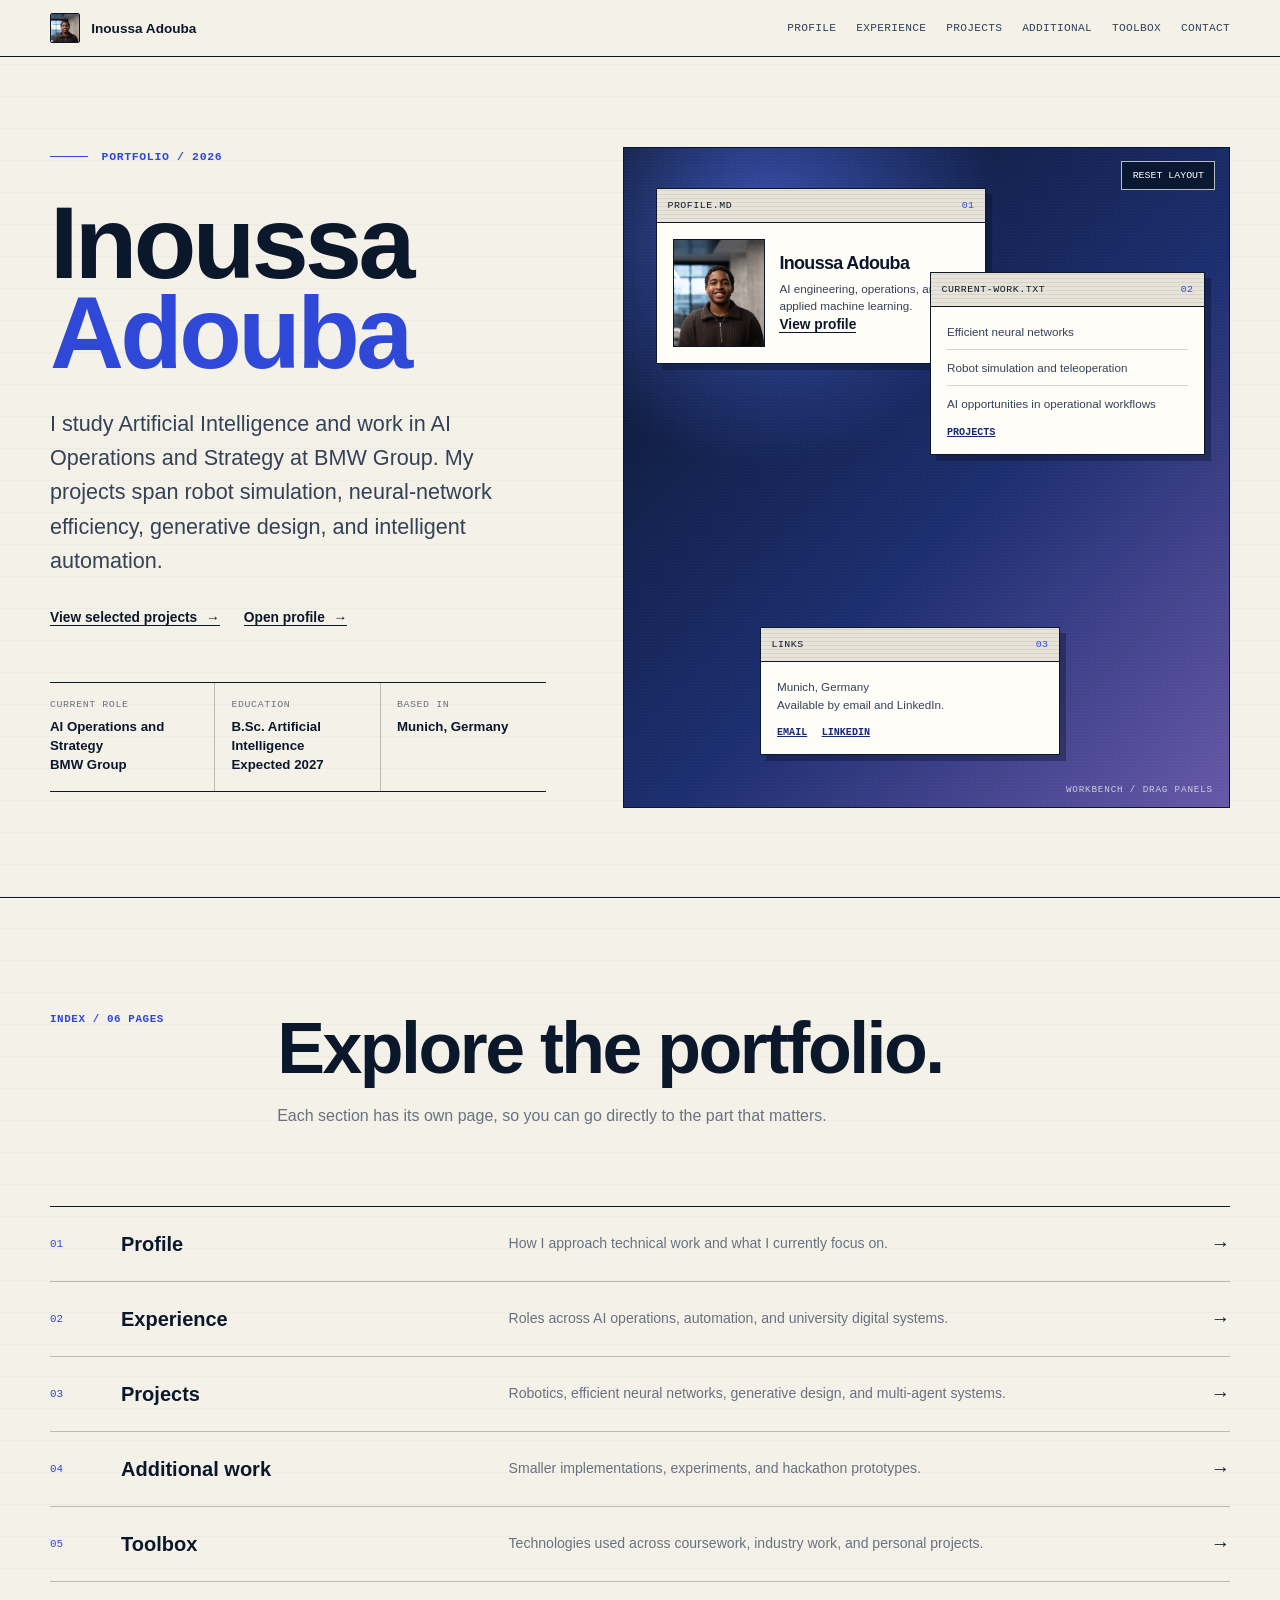
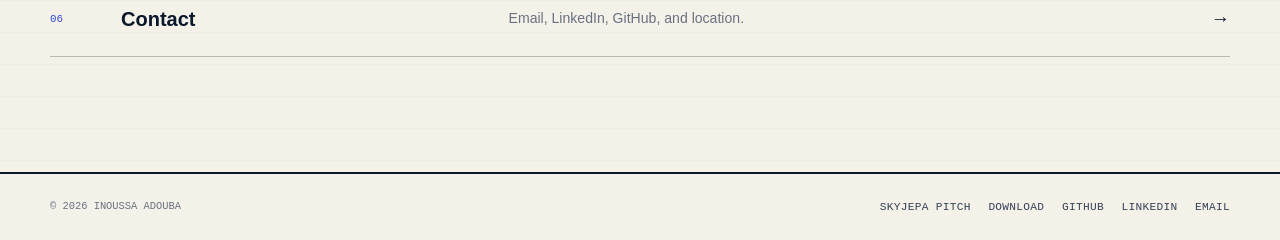
==== commit 8c23f43f: "deploy: update portfolio site" ====
--- a/index.html
+++ b/index.html
@@ -1,4 +1,4 @@
-<!DOCTYPE html><html lang="en"><head><meta charset="UTF-8"><meta name="viewport" content="width=device-width"><meta name="description" content="Inoussa Adouba — artificial intelligence, robotics, and applied machine learning."><meta name="theme-color" content="#f4f1e9"><meta property="og:title" content="Inoussa Adouba | AI, Robotics &amp; Applied Machine Learning"><meta property="og:description" content="Inoussa Adouba — artificial intelligence, robotics, and applied machine learning."><meta property="og:type" content="website"><link rel="icon" href="/favicon.svg" type="image/svg+xml"><title>Inoussa Adouba | AI, Robotics &amp; Applied Machine Learning</title><link rel="stylesheet" href="/_astro/ProjectEvidenceVisual.BqP19wLL.css"></head><body><a class="skip-link" href="#main-content">Skip to content</a><header class="site-header"><div class="container site-header__inner"><a class="site-brand" href="/" aria-label="Inoussa Adouba home"><img src="/_astro/inoussa-adouba.CsXf9BYN_ZN53jx.webp" alt loading="lazy" decoding="async" width="72" height="90" class="site-brand__photo"><span>Inoussa Adouba</span></a><nav class="site-nav" aria-label="Primary navigation"><a href="/#profile">Profile</a><a href="/#experience">Experience</a><a href="/#projects">Projects</a><a href="/#toolbox">Toolbox</a><a href="/#contact">Contact</a></nav></div></header><main id="main-content"><section class="editorial-hero" id="about"><div class="container editorial-hero__grid"><div class="hero-copy"><div><p class="index-label">Portfolio / 2026</p><h1 class="hero-title">Inoussa <span>Adouba</span></h1><p class="hero-lead">I study Artificial Intelligence and work in AI Operations and Strategy at BMW Group. My projects span robot simulation, neural-network efficiency, generative design, and intelligent automation.</p><div class="link-row"><a class="arrow-link" href="#projects">View selected projects <span aria-hidden="true">→</span></a><a class="arrow-link" href="https://www.linkedin.com/in/inoussa-adouba/" target="_blank" rel="noreferrer">LinkedIn <span aria-hidden="true">↗</span></a><a class="arrow-link" href="https://github.com/Yun1us" target="_blank" rel="noreferrer">GitHub <span aria-hidden="true">↗</span></a></div></div><dl class="hero-facts" aria-label="Current profile"><div class="hero-fact"><dt>Current role</dt><dd>AI Operations and Strategy<br>BMW Group</dd></div><div class="hero-fact"><dt>Education</dt><dd>B.Sc. Artificial Intelligence<br>Expected 2027</dd></div><div class="hero-fact"><dt>Based in</dt><dd>Munich, Germany</dd></div></dl></div><div class="workbench" data-workbench aria-label="Profile workbench"><button class="workbench-reset" type="button" data-workbench-reset>Reset layout</button><article class="workbench-panel" data-workbench-panel data-panel-id="profile"><header class="panel-title" data-drag-handle><span>profile.md</span><span>01</span></header><div class="panel-body profile-summary"><img src="/_astro/inoussa-adouba.CsXf9BYN_Z1L4pXx.webp" alt="Portrait of Inoussa Adouba" loading="eager" decoding="async" width="260" height="323"><div><h2>Inoussa Adouba</h2><p>AI engineering, operations, and applied machine learning.</p></div></div></article><article class="workbench-panel" data-workbench-panel data-panel-id="current"><header class="panel-title" data-drag-handle><span>current-work.txt</span><span>02</span></header><div class="panel-body"><ul><li>Efficient neural networks</li><li>Robot simulation and teleoperation</li><li>AI opportunities in operational workflows</li></ul></div></article><article class="workbench-panel" data-workbench-panel data-panel-id="contact"><header class="panel-title" data-drag-handle><span>contact</span><span>03</span></header><div class="panel-body"><address>Munich, Germany<br>Available by email and LinkedIn.</address><div class="panel-links"><a href="mailto:inoussaadouba@gmail.com">Email</a><a href="#contact">More</a></div></div></article></div></div></section><section class="section" id="profile"><div class="container"><header class="section-heading"><span class="section-index">01 / Profile</span><div><h2>What I work on and how I approach it.</h2></div></header><div class="profile-grid"><div class="profile-copy"><p class="profile-statement">I like to understand a system from the model outward: how it works, what software it needs, how it behaves under measurement, and whether it is useful in practice.</p><p>That approach has taken me from a VR-to-ROS humanoid simulation pipeline to VGG pruning and quantization experiments and diffusion-based metamaterial design.</p><p>At BMW Group, I identify and assess AI opportunities in operational workflows. Through TUM.ai, I support international partnerships and student makeathons.</p></div><div><ol class="focus-list" aria-label="Current areas of focus"><li><span>01</span>AI systems with measurable operational value</li><li><span>02</span>Robot simulation and imitation learning</li><li><span>03</span>Efficient neural networks</li><li><span>04</span>Technical community and partnerships</li></ol></div></div></div></section><section class="section" id="experience"><div class="container"><header class="section-heading"><span class="section-index">02 / Experience</span><div><h2>Experience across AI engineering and operations.</h2><p>In my roles, I have built automation software, assessed AI opportunities in operational workflows, and improved university digital systems.</p></div></header><ol class="timeline"><li class="timeline-item"><div class="timeline-date">Feb 2026 — Present</div><div class="timeline-copy"><div><h3>AI Operations and Strategy | Technology</h3><p class="organization">BMW Group · Munich</p></div><p>I identify and assess AI opportunities in operational workflows, then help align technical approaches with measurable value and scalable implementation.</p></div></li><li class="timeline-item"><div class="timeline-date">Sep — Dec 2025</div><div class="timeline-copy"><div><h3>AI &amp; Automation Intern</h3><p class="organization">BMW Group · Munich</p></div><p>I built software-based solutions for automation, data processing, and real operational workflows.</p></div></li><li class="timeline-item"><div class="timeline-date">May — Oct 2025</div><div class="timeline-copy"><div><h3>Academic Assistant</h3><p class="organization">University of Applied Sciences Landshut</p></div><p>I improved digital content and internal systems while contributing to web development and digital communication.</p></div></li></ol></div></section><section class="section" id="projects"><div class="container"><header class="section-heading"><span class="section-index">03 / Projects</span><div><h2>Projects I’ve worked on.</h2><p>Selected work I have built, tested, or presented across robotics, efficient machine learning, generative design, and multi-agent systems.</p></div></header><ol class="project-index"><li class="project-record"><div class="project-record__visual"><a href="/projects/humanoid-robotics-bmw/" aria-label="Open Humanoid Robotics Simulation with BMW Group"><figure class="project-evidence is-robotics" aria-labelledby="project-evidence-humanoid-robotics-bmw" data-astro-cid-jymbtchc><div class="evidence-surface" data-astro-cid-jymbtchc><div class="robotics-visual" aria-hidden="true" data-astro-cid-jymbtchc><div class="visual-header" data-astro-cid-jymbtchc><span data-astro-cid-jymbtchc>CONTROL PATH</span><span data-astro-cid-jymbtchc>04 STAGES</span></div><ol class="flow-list" data-astro-cid-jymbtchc><li class="flow-step" data-astro-cid-jymbtchc><span class="step-index" data-astro-cid-jymbtchc>01</span><strong data-astro-cid-jymbtchc>VR</strong><small data-astro-cid-jymbtchc>input</small></li><li class="flow-step" data-astro-cid-jymbtchc><span class="step-index" data-astro-cid-jymbtchc>02</span><strong data-astro-cid-jymbtchc>Teleoperate</strong><small data-astro-cid-jymbtchc>capture</small></li><li class="flow-step" data-astro-cid-jymbtchc><span class="step-index" data-astro-cid-jymbtchc>03</span><strong data-astro-cid-jymbtchc>ROS</strong><small data-astro-cid-jymbtchc>middleware</small></li><li class="flow-step" data-astro-cid-jymbtchc><span class="step-index" data-astro-cid-jymbtchc>04</span><strong data-astro-cid-jymbtchc>Robot</strong><small data-astro-cid-jymbtchc>simulation</small></li></ol><div class="signal-line" data-astro-cid-jymbtchc><span data-astro-cid-jymbtchc></span><span data-astro-cid-jymbtchc></span><span data-astro-cid-jymbtchc></span><span data-astro-cid-jymbtchc></span></div></div></div><figcaption id="project-evidence-humanoid-robotics-bmw" data-astro-cid-jymbtchc>System flow from VR input through teleoperation and ROS middleware to a simulated robot.</figcaption></figure></a><p class="caption">System map · VR input to simulated robot</p></div><div class="project-record__copy"><div><div class="project-record__topline"><span class="project-number">01</span><div class="metadata"><span>Completed</span><span>2026</span></div></div><h3><a href="/projects/humanoid-robotics-bmw/">Humanoid Robotics Simulation with BMW Group</a></h3><p class="project-summary">I worked on a VR-to-ROS pipeline for teleoperating a simulated humanoid robot, returning camera feedback, and capturing demonstrations for a future imitation-learning workflow.</p><div class="project-tags"><span>Humanoid Robotics</span><span>ROS</span></div></div><a class="text-link" href="/projects/humanoid-robotics-bmw/">Open project <span aria-hidden="true">→</span></a></div></li><li class="project-record"><div class="project-record__visual"><a href="/projects/ml3-prak01-ino/" aria-label="Open Neural Network Pruning for VGG Models on CIFAR-10"><figure class="project-evidence is-pruning" aria-labelledby="project-evidence-ml3-prak01-ino" data-astro-cid-jymbtchc><div class="evidence-surface" data-astro-cid-jymbtchc><div class="pruning-visual" aria-hidden="true" data-astro-cid-jymbtchc><div class="visual-header" data-astro-cid-jymbtchc><span data-astro-cid-jymbtchc>MODEL DENSITY</span><span data-astro-cid-jymbtchc>VALIDATION</span></div><div class="pruning-chart" data-astro-cid-jymbtchc><div class="chart-row row-dense" data-astro-cid-jymbtchc><span class="row-label" data-astro-cid-jymbtchc>DENSE</span><div class="parameter-track" data-astro-cid-jymbtchc><i data-astro-cid-jymbtchc></i><b data-astro-cid-jymbtchc></b></div></div><div class="chart-row row-medium" data-astro-cid-jymbtchc><span class="row-label" data-astro-cid-jymbtchc>MEDIUM</span><div class="parameter-track" data-astro-cid-jymbtchc><i data-astro-cid-jymbtchc></i><b data-astro-cid-jymbtchc></b></div></div><div class="chart-row row-sparse" data-astro-cid-jymbtchc><span class="row-label" data-astro-cid-jymbtchc>SPARSE</span><div class="parameter-track" data-astro-cid-jymbtchc><i data-astro-cid-jymbtchc></i><b data-astro-cid-jymbtchc></b></div></div></div><div class="chart-key" data-astro-cid-jymbtchc><span data-astro-cid-jymbtchc><i class="key-parameters" data-astro-cid-jymbtchc></i> parameters retained</span><span data-astro-cid-jymbtchc><i class="key-accuracy" data-astro-cid-jymbtchc></i> accuracy marker</span></div></div></div><figcaption id="project-evidence-ml3-prak01-ino" data-astro-cid-jymbtchc>Editorial chart showing model parameters decreasing as sparsity increases while validation accuracy remains comparatively stable.</figcaption></figure></a><p class="caption">Result scaffold · pruning sensitivity and efficiency</p></div><div class="project-record__copy"><div><div class="project-record__topline"><span class="project-number">02</span><div class="metadata"><span>Completed</span><span>Summer semester 2026</span></div></div><h3><a href="/projects/ml3-prak01-ino/">Neural Network Pruning for VGG Models on CIFAR-10</a></h3><p class="project-summary">I implemented fine-grained and channel pruning for VGG models on CIFAR-10. Channel pruning reduced MACs by roughly 50% and latency by about 20%.</p><div class="project-tags"><span>neural networks</span><span>pruning</span></div></div><a class="text-link" href="/projects/ml3-prak01-ino/">Open project <span aria-hidden="true">→</span></a></div></li><li class="project-record"><div class="project-record__visual"><a href="/projects/ml3-prak03-ino/" aria-label="Open Quantization Techniques for Neural Networks"><figure class="project-evidence is-quantization" aria-labelledby="project-evidence-ml3-prak03-ino" data-astro-cid-jymbtchc><div class="evidence-surface" data-astro-cid-jymbtchc><div class="quantization-visual" aria-hidden="true" data-astro-cid-jymbtchc><div class="visual-header" data-astro-cid-jymbtchc><span data-astro-cid-jymbtchc>WEIGHT DISTRIBUTION</span><span data-astro-cid-jymbtchc>PRECISION STUDY</span></div><div class="precision-route" data-astro-cid-jymbtchc><strong data-astro-cid-jymbtchc>FP32</strong><span class="route-line" data-astro-cid-jymbtchc><i data-astro-cid-jymbtchc></i><i data-astro-cid-jymbtchc></i><i data-astro-cid-jymbtchc></i><i data-astro-cid-jymbtchc></i></span><strong data-astro-cid-jymbtchc>INT8</strong></div><div class="histogram" data-astro-cid-jymbtchc><i class="bar-1" data-astro-cid-jymbtchc></i><i class="bar-2" data-astro-cid-jymbtchc></i><i class="bar-3" data-astro-cid-jymbtchc></i><i class="bar-4" data-astro-cid-jymbtchc></i><i class="bar-5" data-astro-cid-jymbtchc></i><i class="bar-6" data-astro-cid-jymbtchc></i><i class="bar-7" data-astro-cid-jymbtchc></i><i class="bar-8" data-astro-cid-jymbtchc></i><i class="bar-9" data-astro-cid-jymbtchc></i><i class="bar-10" data-astro-cid-jymbtchc></i><i class="bar-11" data-astro-cid-jymbtchc></i><span class="level level-a" data-astro-cid-jymbtchc></span><span class="level level-b" data-astro-cid-jymbtchc></span><span class="level level-c" data-astro-cid-jymbtchc></span></div><div class="histogram-axis" data-astro-cid-jymbtchc><span data-astro-cid-jymbtchc>− range</span><span data-astro-cid-jymbtchc>0</span><span data-astro-cid-jymbtchc>+ range</span></div></div></div><figcaption id="project-evidence-ml3-prak03-ino" data-astro-cid-jymbtchc>Weight distribution grouped into fewer discrete values as numerical precision moves from floating point to integer representation.</figcaption></figure></a><p class="caption">Result scaffold · precision and weight distribution</p></div><div class="project-record__copy"><div><div class="project-record__topline"><span class="project-number">03</span><div class="metadata"><span>Active</span><span>Summer semester 2026</span></div></div><h3><a href="/projects/ml3-prak03-ino/">Quantization Techniques for Neural Networks</a></h3><p class="project-summary">I implemented k-means and linear quantization for a VGG model and built visual checks for the resulting weight distributions.</p><div class="project-tags"><span>quantization</span><span>neural networks</span></div></div><a class="text-link" href="/projects/ml3-prak03-ino/">Open project <span aria-hidden="true">→</span></a></div></li><li class="project-record"><div class="project-record__visual"><a href="/projects/diffumeta-project/" aria-label="Open DiffuMeta: Generative Framework for Metamaterial Design"><figure class="project-evidence is-diffumeta" aria-labelledby="project-evidence-diffumeta-project" data-astro-cid-jymbtchc><div class="evidence-surface" data-astro-cid-jymbtchc><div class="diffumeta-visual" aria-hidden="true" data-astro-cid-jymbtchc><div class="visual-header" data-astro-cid-jymbtchc><span data-astro-cid-jymbtchc>TARGET → GEOMETRY</span><span data-astro-cid-jymbtchc>CANDIDATE 03</span></div><div class="meta-layout" data-astro-cid-jymbtchc><div class="property-stack" data-astro-cid-jymbtchc><span data-astro-cid-jymbtchc><i data-astro-cid-jymbtchc></i> stiffness</span><span data-astro-cid-jymbtchc><i data-astro-cid-jymbtchc></i> response</span><span data-astro-cid-jymbtchc><i data-astro-cid-jymbtchc></i> density</span></div><div class="meta-operator" data-astro-cid-jymbtchc><span data-astro-cid-jymbtchc>GENERATE</span></div><div class="meta-lattice" data-astro-cid-jymbtchc><i data-astro-cid-jymbtchc></i><i data-astro-cid-jymbtchc></i><i data-astro-cid-jymbtchc></i><i data-astro-cid-jymbtchc></i><i data-astro-cid-jymbtchc></i><i data-astro-cid-jymbtchc></i><i data-astro-cid-jymbtchc></i><i data-astro-cid-jymbtchc></i><i data-astro-cid-jymbtchc></i><i data-astro-cid-jymbtchc></i><i data-astro-cid-jymbtchc></i><i data-astro-cid-jymbtchc></i></div></div><div class="meta-footer" data-astro-cid-jymbtchc><span data-astro-cid-jymbtchc>ALGEBRAIC REPRESENTATION</span><span data-astro-cid-jymbtchc>3D SHELL UNIT</span></div></div></div><figcaption id="project-evidence-diffumeta-project" data-astro-cid-jymbtchc>A geometric metamaterial lattice generated from a compact set of target mechanical properties.</figcaption></figure></a><p class="caption">Method scaffold · representation to generated structure</p></div><div class="project-record__copy"><div><div class="project-record__topline"><span class="project-number">04</span><div class="metadata"><span>Active</span><span>May 1, 2026</span></div></div><h3><a href="/projects/diffumeta-project/">DiffuMeta: Generative Framework for Metamaterial Design</a></h3><p class="project-summary">I am developing a diffusion-transformer pipeline that generates algebraic representations of 3D shell structures with targeted mechanical properties.</p><div class="project-tags"><span>generative modeling</span><span>diffusion transformers</span></div></div><a class="text-link" href="/projects/diffumeta-project/">Open project <span aria-hidden="true">→</span></a></div></li><li class="project-record"><div class="project-record__visual"><a href="/projects/seminar-project/" aria-label="Open Seminar Presentation: RODE and Role-Based Multi-Agent Learning"><figure class="project-evidence is-rode" aria-labelledby="project-evidence-seminar-project" data-astro-cid-jymbtchc><div class="evidence-surface" data-astro-cid-jymbtchc><div class="rode-visual" aria-hidden="true" data-astro-cid-jymbtchc><div class="visual-header" data-astro-cid-jymbtchc><span data-astro-cid-jymbtchc>ROLE DECOMPOSITION</span><span data-astro-cid-jymbtchc>SEMINAR / RODE</span></div><div class="rode-layout" data-astro-cid-jymbtchc><div class="agent-group" data-astro-cid-jymbtchc><span class="group-label" data-astro-cid-jymbtchc>AGENTS</span><div class="agent-dots" data-astro-cid-jymbtchc><i data-astro-cid-jymbtchc></i><i data-astro-cid-jymbtchc></i><i data-astro-cid-jymbtchc></i><i data-astro-cid-jymbtchc></i><i data-astro-cid-jymbtchc></i><i data-astro-cid-jymbtchc></i></div></div><div class="decompose-node" data-astro-cid-jymbtchc><span data-astro-cid-jymbtchc>JOINT TASK</span><strong aria-hidden="true" data-astro-cid-jymbtchc>→</strong></div><div class="role-group" data-astro-cid-jymbtchc><div class="role-card" data-astro-cid-jymbtchc><strong data-astro-cid-jymbtchc>R1</strong><span data-astro-cid-jymbtchc><i data-astro-cid-jymbtchc></i><i data-astro-cid-jymbtchc></i><i data-astro-cid-jymbtchc></i></span></div><div class="role-card" data-astro-cid-jymbtchc><strong data-astro-cid-jymbtchc>R2</strong><span data-astro-cid-jymbtchc><i data-astro-cid-jymbtchc></i><i data-astro-cid-jymbtchc></i></span></div><div class="role-card" data-astro-cid-jymbtchc><strong data-astro-cid-jymbtchc>R3</strong><span data-astro-cid-jymbtchc><i data-astro-cid-jymbtchc></i><i data-astro-cid-jymbtchc></i><i data-astro-cid-jymbtchc></i><i data-astro-cid-jymbtchc></i></span></div></div></div><div class="role-caption" data-astro-cid-jymbtchc><span data-astro-cid-jymbtchc>SHARED OBJECTIVE</span><span data-astro-cid-jymbtchc>SMALLER ACTION SPACES</span></div></div></div><figcaption id="project-evidence-seminar-project" data-astro-cid-jymbtchc>A joint multi-agent task decomposed into smaller role-specific action spaces.</figcaption></figure></a><p class="caption">Presentation map · role decomposition hierarchy</p></div><div class="project-record__copy"><div><div class="project-record__topline"><span class="project-number">05</span><div class="metadata"><span>Completed</span><span>2026</span></div></div><h3><a href="/projects/seminar-project/">Seminar Presentation: RODE and Role-Based Multi-Agent Learning</a></h3><p class="project-summary">I reviewed and presented the RODE paper on role-based multi-agent learning. The paper and method are existing research, not my own work.</p><div class="project-tags"><span>Multi-Agent Reinforcement Learning</span><span>Role Decomposition</span></div></div><a class="text-link" href="/projects/seminar-project/">Open project <span aria-hidden="true">→</span></a></div></li></ol></div></section><section class="section" id="additional-work"><div class="container"><header class="section-heading"><span class="section-index">04 / Additional work</span><div><h2>Experiments, prototypes, and foundational work.</h2><p>Smaller projects that helped me understand core methods end to end—from tokenization and attention to language representations and physics-guided optimisation.</p></div></header><div class="work-grid"><article class="work-item"><span class="project-number">01</span><h3>GPT-2 Style Transformer</h3><p>Built a transformer in PyTorch with a custom data pipeline, tokenizer, multi-head attention, and training loop to understand the model stack end to end.</p></article><article class="work-item"><span class="project-number">02</span><h3>GenDesign</h3><p>Created a hackathon prototype combining physics-based modelling, machine learning, and 3D visualisation for AI-assisted beam optimisation.</p></article><article class="work-item"><span class="project-number">03</span><h3>Language Representation Lab</h3><p>Implemented Skip-Gram, CBOW, and N-gram representations and applied them to text classification tasks.</p></article></div></div></section><section class="section" id="toolbox"><div class="container"><header class="section-heading"><span class="section-index">05 / Toolbox</span><div><h2>Tools I work with.</h2><p>Tools I have used across coursework, industry work, and personal projects.</p></div></header><div class="tool-grid"><article class="tool-group"><span class="tool-index">01</span><h3>AI &amp; Machine Learning</h3><ul><li>PyTorch</li><li>TensorFlow</li><li>scikit-learn</li><li>Keras</li><li>Transformers</li><li>Embeddings</li><li>Model evaluation</li></ul></article><article class="tool-group"><span class="tool-index">02</span><h3>Engineering</h3><ul><li>Python</li><li>Java</li><li>Git</li><li>Docker</li><li>Linux</li><li>ROS</li><li>VR teleoperation</li></ul></article><article class="tool-group"><span class="tool-index">03</span><h3>Data &amp; Systems</h3><ul><li>SQL</li><li>NoSQL</li><li>Data pipelines</li><li>Preprocessing</li><li>Training workflows</li><li>MCP</li></ul></article></div><div class="credentials-grid"><article class="credential-group"><h3>Education & leadership</h3><ul><li><strong>B.Sc. Artificial Intelligence</strong> — University of Applied Sciences Landshut, 2023–2027 (expected)</li><li><strong>Global Affairs & Makeathon Team</strong> — TUM.ai, 2025–present</li><li><strong>Vice Chairman</strong> — Innovation & Technology Landshut e.V., 2024–present</li></ul></article><article class="credential-group"><h3>Awards & languages</h3><ul><li><strong>Winner</strong> — TUM.ai × BKW Engineering Hackathon 2025</li><li><strong>2nd place, Wildtrack</strong> — hackaTUM 2025</li><li>German and English fluent; French and Spanish basic</li></ul></article></div></div></section><section class="section" id="contact"><div class="container"><div class="contact-band"><span class="section-index">06 / Contact</span><h2>Let’s talk about AI, robotics, and engineering.</h2><p>If you are working on applied AI, robotics, or efficient machine learning, I would be glad to hear what you are building.</p><div class="link-row"><a class="arrow-link" href="mailto:inoussaadouba@gmail.com">Send an email <span aria-hidden="true">→</span></a><a class="arrow-link" href="https://www.linkedin.com/in/inoussa-adouba/" target="_blank" rel="noreferrer">LinkedIn <span aria-hidden="true">↗</span></a></div></div></div></section><script type="module" src="/_astro/index.astro_astro_type_script_index_0_lang.CUzp1dWI.js"></script></main><footer class="site-footer"><div class="container site-footer__inner"><p>© 2026 Inoussa Adouba</p><nav class="footer-links" aria-label="Footer navigation"><a data-skyjepa-protected href="/skyjepa-bmw-pitch-de/" target="_blank" rel="noreferrer">SkyJEPA pitch</a><a data-skyjepa-protected href="/downloads/skyjepa-bmw-pitch-de.zip" download>Download</a><a href="https://github.com/Yun1us" target="_blank" rel="noreferrer">GitHub</a><a href="https://www.linkedin.com/in/inoussa-adouba/" target="_blank" rel="noreferrer">LinkedIn</a><a href="mailto:inoussaadouba@gmail.com">Email</a></nav></div></footer><script>
+<!DOCTYPE html><html lang="en"><head><meta charset="UTF-8"><meta name="viewport" content="width=device-width"><meta name="description" content="Inoussa Adouba — artificial intelligence, robotics, and applied machine learning."><meta name="theme-color" content="#f4f1e9"><meta property="og:title" content="Inoussa Adouba | AI, Robotics &amp; Applied Machine Learning"><meta property="og:description" content="Inoussa Adouba — artificial intelligence, robotics, and applied machine learning."><meta property="og:type" content="website"><link rel="icon" href="/favicon.svg" type="image/svg+xml"><title>Inoussa Adouba | AI, Robotics &amp; Applied Machine Learning</title><link rel="stylesheet" href="/_astro/BaseLayout.Cs5q49xd.css"></head><body><a class="skip-link" href="#main-content">Skip to content</a><header class="site-header"><div class="container site-header__inner"><a class="site-brand" href="/" aria-label="Inoussa Adouba home"><img src="/_astro/inoussa-adouba.CsXf9BYN_ZN53jx.webp" alt loading="lazy" decoding="async" width="72" height="90" class="site-brand__photo"><span>Inoussa Adouba</span></a><nav class="site-nav site-nav--desktop" aria-label="Primary navigation"><a href="/profile/">Profile</a><a href="/experience/">Experience</a><a href="/projects/">Projects</a><a href="/additional-work/">Additional</a><a href="/toolbox/">Toolbox</a><a href="/contact/">Contact</a></nav><details class="site-menu"><summary>Menu</summary><nav aria-label="Mobile navigation"><a href="/profile/">Profile</a><a href="/experience/">Experience</a><a href="/projects/">Projects</a><a href="/additional-work/">Additional</a><a href="/toolbox/">Toolbox</a><a href="/contact/">Contact</a></nav></details></div></header><main id="main-content"><section class="editorial-hero"><div class="container editorial-hero__grid"><div class="hero-copy"><div><p class="index-label">Portfolio / 2026</p><h1 class="hero-title">Inoussa <span>Adouba</span></h1><p class="hero-lead">I study Artificial Intelligence and work in AI Operations and Strategy at BMW Group. My projects span robot simulation, neural-network efficiency, generative design, and intelligent automation.</p><div class="link-row"><a class="arrow-link" href="/projects/">View selected projects <span aria-hidden="true">→</span></a><a class="arrow-link" href="/profile/">Open profile <span aria-hidden="true">→</span></a></div></div><dl class="hero-facts" aria-label="Current profile"><div class="hero-fact"><dt>Current role</dt><dd>AI Operations and Strategy<br>BMW Group</dd></div><div class="hero-fact"><dt>Education</dt><dd>B.Sc. Artificial Intelligence<br>Expected 2027</dd></div><div class="hero-fact"><dt>Based in</dt><dd>Munich, Germany</dd></div></dl></div><div class="workbench" data-workbench aria-label="Portfolio overview"><button class="workbench-reset" type="button" data-workbench-reset>Reset layout</button><article class="workbench-panel" data-workbench-panel data-panel-id="home-profile"><header class="panel-title" data-drag-handle><span>profile.md</span><span>01</span></header><div class="panel-body profile-summary"><img src="/_astro/inoussa-adouba.CsXf9BYN_Z1L4pXx.webp" alt="Portrait of Inoussa Adouba" loading="eager" decoding="async" width="260" height="323"><div><h2>Inoussa Adouba</h2><p>AI engineering, operations, and applied machine learning.</p><a class="profile-link" href="/profile/">View profile</a></div></div></article><article class="workbench-panel" data-workbench-panel data-panel-id="home-current"><header class="panel-title" data-drag-handle><span>current-work.txt</span><span>02</span></header><div class="panel-body"><ul><li>Efficient neural networks</li><li>Robot simulation and teleoperation</li><li>AI opportunities in operational workflows</li></ul><div class="panel-links"><a href="/projects/">Projects</a></div></div></article><article class="workbench-panel" data-workbench-panel data-panel-id="home-links"><header class="panel-title" data-drag-handle><span>links</span><span>03</span></header><div class="panel-body"><address>Munich, Germany<br>Available by email and LinkedIn.</address><div class="panel-links"><a href="mailto:inoussaadouba@gmail.com">Email</a><a href="https://www.linkedin.com/in/inoussa-adouba/" target="_blank" rel="noreferrer">LinkedIn</a></div></div></article></div></div></section><section class="section home-directory" aria-labelledby="directory-title"><div class="container"><header class="section-heading"><span class="section-index">Index / 06 pages</span><div><h2 id="directory-title">Explore the portfolio.</h2><p>Each section has its own page, so you can go directly to the part that matters.</p></div></header><ol class="route-directory" role="list"><li><a href="/profile/"><span class="route-directory__index">01</span><span class="route-directory__title">Profile</span><span class="route-directory__description">How I approach technical work and what I currently focus on.</span><span class="route-directory__arrow" aria-hidden="true">→</span></a></li><li><a href="/experience/"><span class="route-directory__index">02</span><span class="route-directory__title">Experience</span><span class="route-directory__description">Roles across AI operations, automation, and university digital systems.</span><span class="route-directory__arrow" aria-hidden="true">→</span></a></li><li><a href="/projects/"><span class="route-directory__index">03</span><span class="route-directory__title">Projects</span><span class="route-directory__description">Robotics, efficient neural networks, generative design, and multi-agent systems.</span><span class="route-directory__arrow" aria-hidden="true">→</span></a></li><li><a href="/additional-work/"><span class="route-directory__index">04</span><span class="route-directory__title">Additional work</span><span class="route-directory__description">Smaller implementations, experiments, and hackathon prototypes.</span><span class="route-directory__arrow" aria-hidden="true">→</span></a></li><li><a href="/toolbox/"><span class="route-directory__index">05</span><span class="route-directory__title">Toolbox</span><span class="route-directory__description">Technologies used across coursework, industry work, and personal projects.</span><span class="route-directory__arrow" aria-hidden="true">→</span></a></li><li><a href="/contact/"><span class="route-directory__index">06</span><span class="route-directory__title">Contact</span><span class="route-directory__description">Email, LinkedIn, GitHub, and location.</span><span class="route-directory__arrow" aria-hidden="true">→</span></a></li></ol></div></section></main><footer class="site-footer"><div class="container site-footer__inner"><p>© 2026 Inoussa Adouba</p><nav class="footer-links" aria-label="Footer navigation"><a data-skyjepa-protected href="/skyjepa-bmw-pitch-de/" target="_blank" rel="noreferrer">SkyJEPA pitch</a><a data-skyjepa-protected href="/downloads/skyjepa-bmw-pitch-de.zip" download>Download</a><a href="https://github.com/Yun1us" target="_blank" rel="noreferrer">GitHub</a><a href="https://www.linkedin.com/in/inoussa-adouba/" target="_blank" rel="noreferrer">LinkedIn</a><a href="mailto:inoussaadouba@gmail.com">Email</a></nav></div></footer><script>
       document.querySelectorAll('[data-skyjepa-protected]').forEach((link) => {
         link.addEventListener('click', (event) => {
           const password = window.prompt('Password required:');
@@ -8,4 +8,4 @@
           }
         });
       });
-    </script></body></html>+    </script><script type="module" src="/_astro/BaseLayout.astro_astro_type_script_index_0_lang.D6AERABx.js"></script></body></html>
--- a/_astro/BaseLayout.Cs5q49xd.css
+++ b/_astro/BaseLayout.Cs5q49xd.css
@@ -0,0 +1 @@
+:root{color-scheme:light;--paper:#f4f1e9;--paper-light:#fffdf8;--paper-deep:#e8e3d8;--ink:#0b182b;--ink-soft:#344156;--muted:#697180;--line:#bbb9b2;--line-light:#d7d3ca;--blue:#3048d8;--blue-dark:#172879;--violet:#6958a8;--navy:#081426;--navy-soft:#12233e;--green:#2e725f;--mono:"SFMono-Regular", Consolas, "Liberation Mono", Menlo, monospace;--sans:"Helvetica Neue", Helvetica, Arial, sans-serif;--container:1180px;font-family:var(--sans);background:var(--paper);color:var(--ink)}*{box-sizing:border-box}html{scroll-behavior:smooth}body{background:linear-gradient(#0b182b06 1px, transparent 1px) 0 0 / 100% 32px, var(--paper);min-width:320px;color:var(--ink);text-rendering:optimizelegibility;margin:0}a{color:inherit}img{max-width:100%;display:block}h1,h2,h3,p{margin-top:0}h1,h2,h3{letter-spacing:-.035em}p,li{color:var(--ink-soft);line-height:1.7}button,input,textarea{font:inherit}::selection{color:var(--ink);background:#c9d0ff}.container{width:min(var(--container), calc(100% - 3rem));margin-inline:auto}.skip-link{z-index:200;border:1px solid var(--ink);background:var(--paper-light);font-family:var(--mono);padding:.65rem .85rem;font-size:.75rem;position:fixed;top:.75rem;left:.75rem;transform:translateY(-150%)}.skip-link:focus{transform:translateY(0)}:focus-visible{outline:2px solid var(--blue);outline-offset:4px}.site-header{z-index:100;border-bottom:1px solid var(--ink);background:#f4f1e9f5;position:sticky;top:0}.site-header__inner{justify-content:space-between;align-items:center;gap:2rem;min-height:56px;display:flex}.site-brand{color:var(--ink);align-items:center;gap:.7rem;font-size:.85rem;font-weight:700;text-decoration:none;display:inline-flex}.site-brand__photo{border:1px solid var(--ink);object-fit:cover;object-position:center 28%;border-radius:2px;width:30px;height:30px}.site-nav{align-items:center;gap:1.25rem;display:flex}.site-nav a,.footer-links a{color:var(--ink-soft);font-family:var(--mono);letter-spacing:.025em;text-transform:uppercase;font-size:.7rem;text-decoration:none}.site-nav a:hover,.footer-links a:hover,.site-nav a[aria-current=page]{color:var(--blue);text-underline-offset:4px;text-decoration:underline}.site-menu{display:none}main{min-height:74vh}.editorial-hero{border-bottom:1px solid var(--ink);padding:clamp(3.5rem,7vw,7rem) 0}.editorial-hero__grid{grid-template-columns:minmax(0,.9fr) minmax(520px,1.1fr);align-items:stretch;gap:clamp(2.5rem,6vw,5.5rem);display:grid}.hero-copy{flex-direction:column;justify-content:space-between;min-height:610px;display:flex}.index-label,.section-index,.panel-title,.metadata,.project-kicker,.project-number,.eyebrow,.caption,.timeline-date,.tool-index,.reference-kicker,.slides-kicker{font-family:var(--mono);letter-spacing:.055em;text-transform:uppercase}.index-label{color:var(--blue);align-items:center;gap:.85rem;margin-bottom:2rem;font-size:.72rem;font-weight:700;display:flex}.index-label:before{content:"";background:currentColor;width:38px;height:1px}.hero-title{max-width:680px;margin-bottom:1.8rem;font-size:clamp(4.1rem,8vw,7.3rem);line-height:.88}.hero-title span{color:var(--blue);display:block}.hero-lead{max-width:650px;color:var(--ink-soft);margin-bottom:2rem;font-size:clamp(1.08rem,1.8vw,1.35rem);line-height:1.58}.link-row{flex-wrap:wrap;gap:.8rem 1.5rem;display:flex}.arrow-link,.text-link,.profile-link{color:var(--ink);border-bottom:1px solid;align-items:center;gap:.55rem;font-size:.86rem;font-weight:700;text-decoration:none;transition:color .16s,gap .18s;display:inline-flex}.arrow-link:hover,.text-link:hover,.profile-link:hover{color:var(--blue);gap:.8rem}.hero-facts{border-top:1px solid var(--ink);border-bottom:1px solid var(--ink);grid-template-columns:repeat(3,1fr);margin-top:3.5rem;display:grid}.hero-fact{border-right:1px solid var(--line);min-height:95px;padding:1rem 1rem 1rem 0}.hero-fact+.hero-fact{padding-left:1rem}.hero-fact:last-child{border-right:0}.hero-fact dt{color:var(--muted);font-family:var(--mono);letter-spacing:.06em;text-transform:uppercase;margin-bottom:.45rem;font-size:.62rem}.hero-fact dd{color:var(--ink);margin:0;font-size:.83rem;font-weight:600;line-height:1.45}.workbench{border:1px solid var(--ink);isolation:isolate;background:radial-gradient(circle at 23% 12%,#5873ff99,#0000 32%),linear-gradient(135deg,#081426 0%,#1d2e70 56%,#6758a8 100%);min-height:610px;position:relative;overflow:hidden}.workbench:before{z-index:-1;content:"";mix-blend-mode:soft-light;opacity:.7;pointer-events:none;background-image:radial-gradient(circle,#ffffff2e 0 .65px,#0000 .85px);background-size:3px 3px;position:absolute;inset:0}.workbench:after{color:#ffffffb3;content:"PROFILE / WORKBENCH";font-family:var(--mono);letter-spacing:.09em;pointer-events:none;font-size:.58rem;position:absolute;bottom:.75rem;right:1rem}.workbench-reset{z-index:20;color:#fff;cursor:pointer;font-family:var(--mono);text-transform:uppercase;background:#081426d1;border:1px solid #ffffffb3;border-radius:0;padding:.5rem .65rem;font-size:.62rem;display:none;position:absolute;top:.85rem;right:.85rem}.workbench[data-workbench-enhanced=true] .workbench-reset,.field-notes[data-workbench-enhanced=true] .workbench-reset{display:block}.workbench[data-workbench-enhanced=true]:after{content:"WORKBENCH / DRAG PANELS"}.workbench-reset:hover{color:var(--navy);background:#fff}.workbench-panel{z-index:2;border:1px solid var(--ink);background:var(--paper-light);will-change:transform;width:min(320px,100% - 2rem);position:absolute;box-shadow:6px 6px #08142661}.workbench-panel[data-panel-id=profile],.workbench-panel[data-panel-id=home-profile]{width:330px;top:2.5rem;left:2rem}.workbench-panel[data-panel-id=current],.workbench-panel[data-panel-id=home-current]{width:275px;top:7.8rem;right:1.5rem}.workbench-panel[data-panel-id=contact],.workbench-panel[data-panel-id=home-links]{width:300px;bottom:3.2rem;left:8.5rem}.panel-title{border-bottom:1px solid var(--ink);background:repeating-linear-gradient(0deg, transparent 0 3px, #0b182b14 3px 4px), var(--paper-deep);min-height:34px;color:var(--ink);cursor:grab;user-select:none;justify-content:space-between;align-items:center;padding:.45rem .65rem;font-size:.62rem;display:flex}.panel-title:active{cursor:grabbing}.panel-title span:last-child{color:var(--blue)}.panel-body{padding:1rem}.profile-summary{grid-template-columns:92px 1fr;align-items:center;gap:.9rem;display:grid}.profile-summary img{border:1px solid var(--ink);object-fit:cover;object-position:center 28%;width:92px;height:108px}.profile-summary h2{margin-bottom:.35rem;font-size:1.12rem}.profile-summary p,.panel-body li,.panel-body address{color:var(--ink-soft);margin-bottom:0;font-size:.73rem;line-height:1.5}.panel-body ul{gap:.55rem;margin:0;padding:0;list-style:none;display:grid}.panel-body li{border-bottom:1px solid var(--line-light);padding-bottom:.55rem}.panel-body li:last-child{border-bottom:0;padding-bottom:0}.panel-body address{font-style:normal}.panel-links{gap:.9rem;margin-top:.9rem;display:flex}.panel-links a{color:var(--blue-dark);font-family:var(--mono);text-transform:uppercase;font-size:.63rem;font-weight:700}.section{border-bottom:1px solid var(--ink);padding:clamp(5rem,9vw,8.5rem) 0;scroll-margin-top:56px}.page-section{min-height:calc(100vh - 56px)}.section--ink{background:var(--navy);color:var(--paper-light)}.section-heading{grid-template-columns:minmax(130px,.34fr) minmax(0,1.66fr);gap:2rem;margin-bottom:clamp(3rem,6vw,5rem);display:grid}.section-index{color:var(--blue);font-size:.68rem;font-weight:700}.section-heading h2{max-width:850px;margin-bottom:0;font-size:clamp(2.6rem,5.6vw,5rem);line-height:.98}.section-heading h1{max-width:900px;margin-bottom:0;font-size:clamp(2.9rem,6.2vw,5.6rem);line-height:.96}.section-heading p{max-width:700px;color:var(--muted);margin:1.15rem 0 0;font-size:1rem}.route-directory{border-top:1px solid var(--ink);margin:0;padding:0;list-style:none}.route-directory li{border-bottom:1px solid var(--line)}.route-directory a{color:var(--ink);grid-template-columns:55px minmax(170px,.55fr) minmax(0,1fr) 30px;align-items:center;gap:1rem;padding:1.25rem 0;text-decoration:none;transition:color .16s,padding .18s;display:grid}.route-directory a:hover{color:var(--blue);padding-left:.75rem;padding-right:.75rem}.route-directory__index{color:var(--blue);font-family:var(--mono);font-size:.68rem}.route-directory__title{font-size:1.25rem;font-weight:700}.route-directory__description{color:var(--muted);font-size:.88rem}.route-directory__arrow{justify-self:end;font-size:1.2rem}.profile-grid{grid-template-columns:1.15fr .85fr;gap:clamp(2.5rem,8vw,7rem);display:grid}.profile-statement{max-width:720px;color:var(--ink);font-size:clamp(1.5rem,2.6vw,2.25rem);line-height:1.4}.profile-copy p:last-child{margin-bottom:0}.focus-list{border-top:1px solid var(--ink);margin:0;padding:0;list-style:none}.focus-list li{border-bottom:1px solid var(--line);color:var(--ink);grid-template-columns:38px 1fr;padding:.9rem 0;font-size:.9rem;font-weight:600;display:grid}.focus-list span{color:var(--blue);font-family:var(--mono);font-size:.65rem}.notes-section{margin-top:clamp(4.5rem,9vw,8rem)}.notes-section__heading{gap:.65rem;max-width:780px;margin-bottom:2rem;display:grid}.notes-section__heading h2{margin:0;font-size:clamp(2rem,4vw,3.3rem)}.notes-section__heading p{margin:0}.field-notes{border-top:1px solid var(--ink);border-bottom:1px solid var(--ink);background:linear-gradient(#3048d814 1px, transparent 1px) 0 0 / 100% 48px, var(--paper-deep);min-height:500px;position:relative;overflow:hidden}.field-notes:after{color:var(--muted);content:"FIELD NOTES";font-family:var(--mono);letter-spacing:.08em;pointer-events:none;font-size:.58rem;position:absolute;bottom:.7rem;left:.9rem;right:auto}.field-note{z-index:2;border:1px solid var(--ink);background:var(--paper-light);width:min(290px,100% - 2rem);position:absolute;box-shadow:5px 5px #0b182b29}.field-note[data-panel-id=profile-role]{top:2rem;left:2rem}.field-note[data-panel-id=profile-study]{width:330px;top:4.5rem;left:35%}.field-note[data-panel-id=profile-community]{width:270px;top:2rem;right:1.5rem}.field-note[data-panel-id=profile-linkedin]{width:340px;bottom:2.2rem;left:18%}.field-note__handle{border-bottom:1px solid var(--ink);background:var(--paper-deep);cursor:grab;min-height:34px;font-family:var(--mono);letter-spacing:.055em;text-transform:uppercase;user-select:none;justify-content:space-between;align-items:center;padding:.45rem .65rem;font-size:.62rem;display:flex}.field-note__handle span:last-child{color:var(--blue)}.field-note__body{padding:1rem}.field-note__body h3{margin-bottom:.45rem;font-size:1.1rem}.field-note__body p{margin-bottom:.8rem;font-size:.78rem}.field-note__body a{color:var(--blue-dark);font-family:var(--mono);text-transform:uppercase;font-size:.64rem;font-weight:700}.field-notes .workbench-reset{top:auto;bottom:.85rem;right:.85rem}.profile-credentials{margin-top:clamp(4.5rem,9vw,8rem)}.timeline{border-top:1px solid var(--ink);margin:0;padding:0;list-style:none}.timeline-item{border-bottom:1px solid var(--line);grid-template-columns:minmax(150px,.33fr) minmax(0,.67fr);align-items:start;gap:1.5rem;padding:1.7rem 0;display:grid}.timeline-date{color:var(--blue);font-size:.66rem;font-weight:700}.timeline-copy{grid-template-columns:minmax(220px,.75fr) minmax(0,1.25fr);gap:.4rem 2rem;display:grid}.timeline-copy h3,.timeline-copy h2{margin-bottom:.2rem;font-size:1.2rem}.timeline-copy .organization{color:var(--muted);font-family:var(--mono);margin:0;font-size:.7rem}.timeline-copy>p:last-child{margin:0;font-size:.9rem}.project-index{border-top:1px solid var(--ink);margin:0;padding:0;list-style:none}.project-record{border-bottom:1px solid var(--ink);grid-template-columns:minmax(320px,.92fr) minmax(0,1.08fr);align-items:stretch;gap:clamp(2rem,5vw,4.5rem);padding:clamp(2rem,5vw,4rem) 0;display:grid}.project-record:nth-child(2n) .project-record__visual{order:2}.project-record__visual{min-height:350px}.project-record__visual>a{border:1px solid var(--ink);background:var(--navy);color:#fff;height:100%;text-decoration:none;display:block}.project-record__visual>a:focus-visible{outline-color:#8190ff}.project-record__copy{flex-direction:column;justify-content:space-between;min-height:350px;display:flex}.project-record__topline{justify-content:space-between;align-items:center;gap:1rem;display:flex}.project-number{color:var(--blue);font-size:.68rem;font-weight:700}.metadata{color:var(--muted);gap:.8rem;font-size:.62rem;display:flex}.project-record h3,.project-record h2{max-width:690px;margin:1.4rem 0 1rem;font-size:clamp(2rem,4vw,3.55rem);line-height:1}.project-record h3 a,.project-record h2 a{text-decoration:none}.project-record h3 a:hover,.project-record h2 a:hover{color:var(--blue)}.project-summary{max-width:690px;color:var(--ink-soft);-webkit-line-clamp:4;-webkit-box-orient:vertical;margin-bottom:1.5rem;display:-webkit-box;overflow:hidden}.project-tags{color:var(--muted);font-family:var(--mono);text-transform:uppercase;flex-wrap:wrap;gap:.6rem;margin-bottom:2rem;font-size:.65rem;display:flex}.project-tags span+span:before{color:var(--blue);content:"/";margin-right:.6rem}.caption{color:var(--muted);margin:.65rem 0 0;font-size:.58rem}.work-grid,.tool-grid,.credentials-grid{border-top:1px solid var(--ink);display:grid}.work-grid{grid-template-columns:repeat(3,1fr)}.work-item{border-right:1px solid var(--line);border-bottom:1px solid var(--ink);min-height:280px;padding:1.6rem 1.6rem 1.6rem 0}.work-item+.work-item{padding-left:1.6rem}.work-item:last-child{border-right:0}.work-item h3,.work-item h2{margin:3.5rem 0 .85rem;font-size:1.35rem}.work-item p{margin:0;font-size:.9rem}.tool-grid{grid-template-columns:repeat(3,1fr)}.tool-group{border-right:1px solid var(--line);border-bottom:1px solid var(--ink);min-height:270px;padding:1.4rem 1.5rem 1.4rem 0}.tool-group+.tool-group{padding-left:1.5rem}.tool-group:last-child{border-right:0}.tool-index{color:var(--blue);margin-bottom:2.6rem;font-size:.64rem;display:block}.tool-group h3,.tool-group h2{border-bottom:1px solid var(--line);margin:0 0 1rem;padding-bottom:.85rem;font-size:1.25rem}.tool-group ul{margin:0;padding:0;list-style:none;display:grid}.tool-group li{border-bottom:1px solid var(--line-light);color:var(--ink-soft);align-items:center;gap:.5rem;margin:0;padding:.48rem 0;font-size:.82rem;display:flex}.tool-group li:last-child{border-bottom:0}.tool-group li:before{background:var(--blue);content:"";width:.3rem;height:.3rem;transform:rotate(45deg)}.credentials-grid{grid-template-columns:repeat(2,1fr);margin-top:3.5rem}.credential-group{border-right:1px solid var(--line);border-bottom:1px solid var(--ink);padding:1.6rem 2rem 1.6rem 0}.credential-group+.credential-group{border-right:0;padding-left:2rem;padding-right:0}.credential-group h3,.credential-group h2{margin-bottom:1.2rem;font-size:1.25rem}.credential-group ul{margin:0;padding-left:1.15rem}.credential-group li{margin-bottom:.6rem;font-size:.86rem}.contact-band{border:1px solid var(--ink);color:#fff;isolation:isolate;background:radial-gradient(circle at 80% 10%,#6473ff94,#0000 33%),linear-gradient(125deg,#081426 0%,#1c2a70 60%,#6958a8 100%);padding:clamp(2.5rem,7vw,5.5rem);position:relative;overflow:hidden}.contact-band:before{z-index:-1;content:"";opacity:.7;background-image:radial-gradient(circle,#fff3 0 .6px,#0000 .8px);background-size:3px 3px;position:absolute;inset:0}.contact-band .section-index,.contact-band h2,.contact-band h1,.contact-band p,.contact-band a{color:#fff}.contact-band h2,.contact-band h1{max-width:850px;margin:1.5rem 0;font-size:clamp(2.8rem,6vw,5.5rem);line-height:.97}.contact-band p{max-width:650px}.contact-band .link-row{margin-top:2rem}.contact-band .arrow-link{border-color:#fffc}.site-footer{border-top:1px solid var(--ink);background:var(--paper);padding:1.5rem 0}.site-footer__inner{justify-content:space-between;align-items:center;gap:1.5rem;display:flex}.site-footer p{color:var(--muted);font-family:var(--mono);text-transform:uppercase;margin:0;font-size:.65rem}.footer-links{flex-wrap:wrap;gap:.65rem 1.1rem;display:flex}.project-hero{border-bottom:1px solid var(--ink);background:var(--navy);color:#fff;padding:clamp(3.5rem,8vw,7rem) 0}.project-hero__grid{grid-template-columns:minmax(0,1.1fr) minmax(380px,.9fr);align-items:end;gap:clamp(2.5rem,6vw,5rem);display:grid}.breadcrumb{color:#b8c6ff;font-family:var(--mono);text-transform:uppercase;margin-bottom:2.5rem;font-size:.66rem;text-decoration:none;display:inline-block}.breadcrumb:hover{color:#fff;text-underline-offset:4px;text-decoration:underline}.project-kicker,.eyebrow{color:#8fa0ff;margin-bottom:1rem;font-size:.67rem;font-weight:700}.project-hero h1{color:#fff;max-width:880px;margin-bottom:1.5rem;font-size:clamp(2.6rem,4.5vw,4.6rem);line-height:.98}.tag-list{color:#c4cee0;font-family:var(--mono);text-transform:uppercase;flex-wrap:wrap;gap:.6rem;font-size:.62rem;display:flex}.tag-list .tag+.tag:before{color:#8fa0ff;content:"/";margin-right:.6rem}.project-hero__visual{background:var(--navy-soft);border:1px solid #ffffffa6;min-height:360px}.project-layout{grid-template-columns:minmax(0,1fr) 280px;align-items:start;gap:clamp(3rem,7vw,6rem);padding:clamp(4rem,8vw,7rem) 0;display:grid}.project-article{min-width:0}.project-article>:first-child{margin-top:0}.project-article h2{border-top:1px solid var(--ink);margin:3.2rem 0 1.2rem;padding-top:1rem;font-size:clamp(1.8rem,3vw,2.65rem)}.project-article h3{margin:2.2rem 0 .8rem;font-size:1.35rem}.project-article p,.project-article li{max-width:780px;font-size:1rem}.project-article ul,.project-article ol{gap:.65rem;max-width:780px;padding-left:1.2rem;display:grid}.project-article a{color:var(--blue-dark)}.project-article code{border:1px solid var(--line);background:var(--paper-deep);font-family:var(--mono);padding:.1rem .3rem;font-size:.88em}.project-aside{border-left:1px solid var(--ink);padding-left:1.4rem;position:sticky;top:84px}.project-aside dl{margin:0}.project-aside dt{color:var(--muted);font-family:var(--mono);letter-spacing:.06em;text-transform:uppercase;margin-top:1rem;font-size:.6rem}.project-aside dt:first-child{margin-top:0}.project-aside dd{color:var(--ink);margin:.25rem 0 0;font-size:.84rem;font-weight:600;line-height:1.5}.reference-card,.slides-card{border-top:1px solid var(--ink);margin-top:2rem;padding-top:1.2rem}.reference-kicker,.slides-kicker{color:var(--blue);margin-bottom:.6rem;font-size:.6rem}.reference-card h2,.slides-card h2{margin-bottom:.65rem;font-size:1rem}.reference-card p,.slides-card p{font-size:.77rem}.reference-card a{color:var(--blue-dark);font-size:.78rem;font-weight:700}.slides-frame{aspect-ratio:4/5;border:1px solid var(--ink);background:#fff;margin-top:1rem;overflow:hidden}.slides-frame iframe{border:0;width:100%;height:100%;display:block}.button{border:1px solid var(--ink);background:var(--paper-light);min-height:40px;color:var(--ink);font-family:var(--mono);text-transform:uppercase;border-radius:0;justify-content:center;align-items:center;padding:.65rem .85rem;font-size:.65rem;font-weight:700;text-decoration:none;display:inline-flex}.button:hover{background:var(--ink);color:#fff}.slides-button{width:100%;margin-top:.7rem}@media (width<=1040px){.site-nav{gap:.8rem}.editorial-hero__grid{grid-template-columns:1fr}.hero-copy{min-height:auto}.workbench{min-height:580px}.field-note[data-panel-id=profile-role]{width:260px;left:1rem}.field-note[data-panel-id=profile-study]{width:300px;left:31%}.field-note[data-panel-id=profile-community]{width:240px;right:1rem}.field-note[data-panel-id=profile-linkedin]{width:320px;left:26%}.project-record,.project-hero__grid{grid-template-columns:1fr}.project-record:nth-child(2n) .project-record__visual{order:0}.project-record__visual{min-height:390px}.project-record__copy{min-height:auto}}@media (width<=820px){.container{width:min(100% - 1.5rem, var(--container))}.site-header__inner{min-height:52px}.site-nav--desktop{display:none}.site-menu{display:block;position:relative}.site-menu summary{cursor:pointer;font-family:var(--mono);letter-spacing:.04em;text-transform:uppercase;font-size:.7rem;font-weight:700;list-style:none}.site-menu summary::-webkit-details-marker{display:none}.site-menu summary:after{color:var(--blue);content:"+";margin-left:.55rem}.site-menu[open] summary:after{content:"−"}.site-menu nav{z-index:120;border:1px solid var(--ink);background:var(--paper-light);min-width:210px;display:grid;position:absolute;top:calc(100% + 1rem);right:0;box-shadow:5px 5px #0b182b2e}.site-menu nav a{border-bottom:1px solid var(--line-light);color:var(--ink);font-family:var(--mono);text-transform:uppercase;padding:.8rem .9rem;font-size:.72rem;text-decoration:none}.site-menu nav a:last-child{border-bottom:0}.site-menu nav a:hover,.site-menu nav a[aria-current=page]{background:var(--paper-deep);color:var(--blue)}.section-heading,.profile-grid,.timeline-item,.timeline-copy,.project-layout{grid-template-columns:1fr}.section-heading{gap:.65rem}.work-grid,.tool-grid,.credentials-grid{grid-template-columns:1fr}.work-item,.tool-group,.credential-group,.credential-group+.credential-group{border-right:0;min-height:auto;padding:1.5rem 0}.work-item+.work-item,.tool-group+.tool-group{padding-left:0}.work-item h3,.work-item h2,.tool-index{margin-top:0;margin-bottom:1rem}.project-aside{border-top:1px solid var(--ink);border-left:0;padding-top:1.4rem;padding-left:0;position:static}.slides-frame{aspect-ratio:16/10}.site-footer__inner{flex-direction:column;align-items:flex-start}}@media (width<=959px),(hover:none),(pointer:coarse),(prefers-reduced-motion:reduce){.workbench{gap:.9rem;min-height:auto;padding:3.75rem .9rem 2.8rem;display:grid}.workbench-panel,.workbench-panel[data-panel-id=profile],.workbench-panel[data-panel-id=current],.workbench-panel[data-panel-id=contact]{width:100%;position:relative;inset:auto;transform:none!important}.panel-title{cursor:default}.workbench-reset,.workbench:after{display:none}.field-notes{gap:1rem;min-height:auto;padding:1rem 0 2.5rem;display:grid}.field-note,.field-note[data-panel-id=profile-role],.field-note[data-panel-id=profile-study],.field-note[data-panel-id=profile-community],.field-note[data-panel-id=profile-linkedin]{width:100%;position:relative;inset:auto;transform:none!important}.field-note__handle{cursor:default}.field-notes .workbench-reset,.field-notes:after{display:none}}@media (width<=620px){.editorial-hero{padding-top:3rem}.hero-title{font-size:clamp(3.5rem,18vw,5.2rem)}.hero-facts{grid-template-columns:1fr}.hero-fact,.hero-fact+.hero-fact{border-right:0;border-bottom:1px solid var(--line);padding:.85rem 0}.hero-fact:last-child{border-bottom:0}.profile-summary{grid-template-columns:74px 1fr}.profile-summary img{width:74px;height:88px}.section{padding:4.5rem 0}.route-directory a{grid-template-columns:38px 1fr 24px;align-items:start;gap:.35rem .8rem}.route-directory__description{grid-column:2/-1}.route-directory__arrow{grid-area:1/3}.project-record{grid-template-columns:minmax(0,1fr)}.project-record__visual,.project-record__copy{min-height:280px}.project-record h3,.project-record h2{font-size:2.15rem}.metadata{flex-direction:column;align-items:flex-end;gap:.2rem}.tool-group ul{columns:1}.contact-band{padding:2rem 1.25rem}.project-hero__visual{min-height:280px}.project-hero h1{font-size:clamp(2.6rem,13vw,4rem)}}@media (prefers-reduced-motion:reduce){html{scroll-behavior:auto}*,:before,:after{transition-duration:.01ms!important;animation-duration:.01ms!important;animation-iteration-count:1!important}}
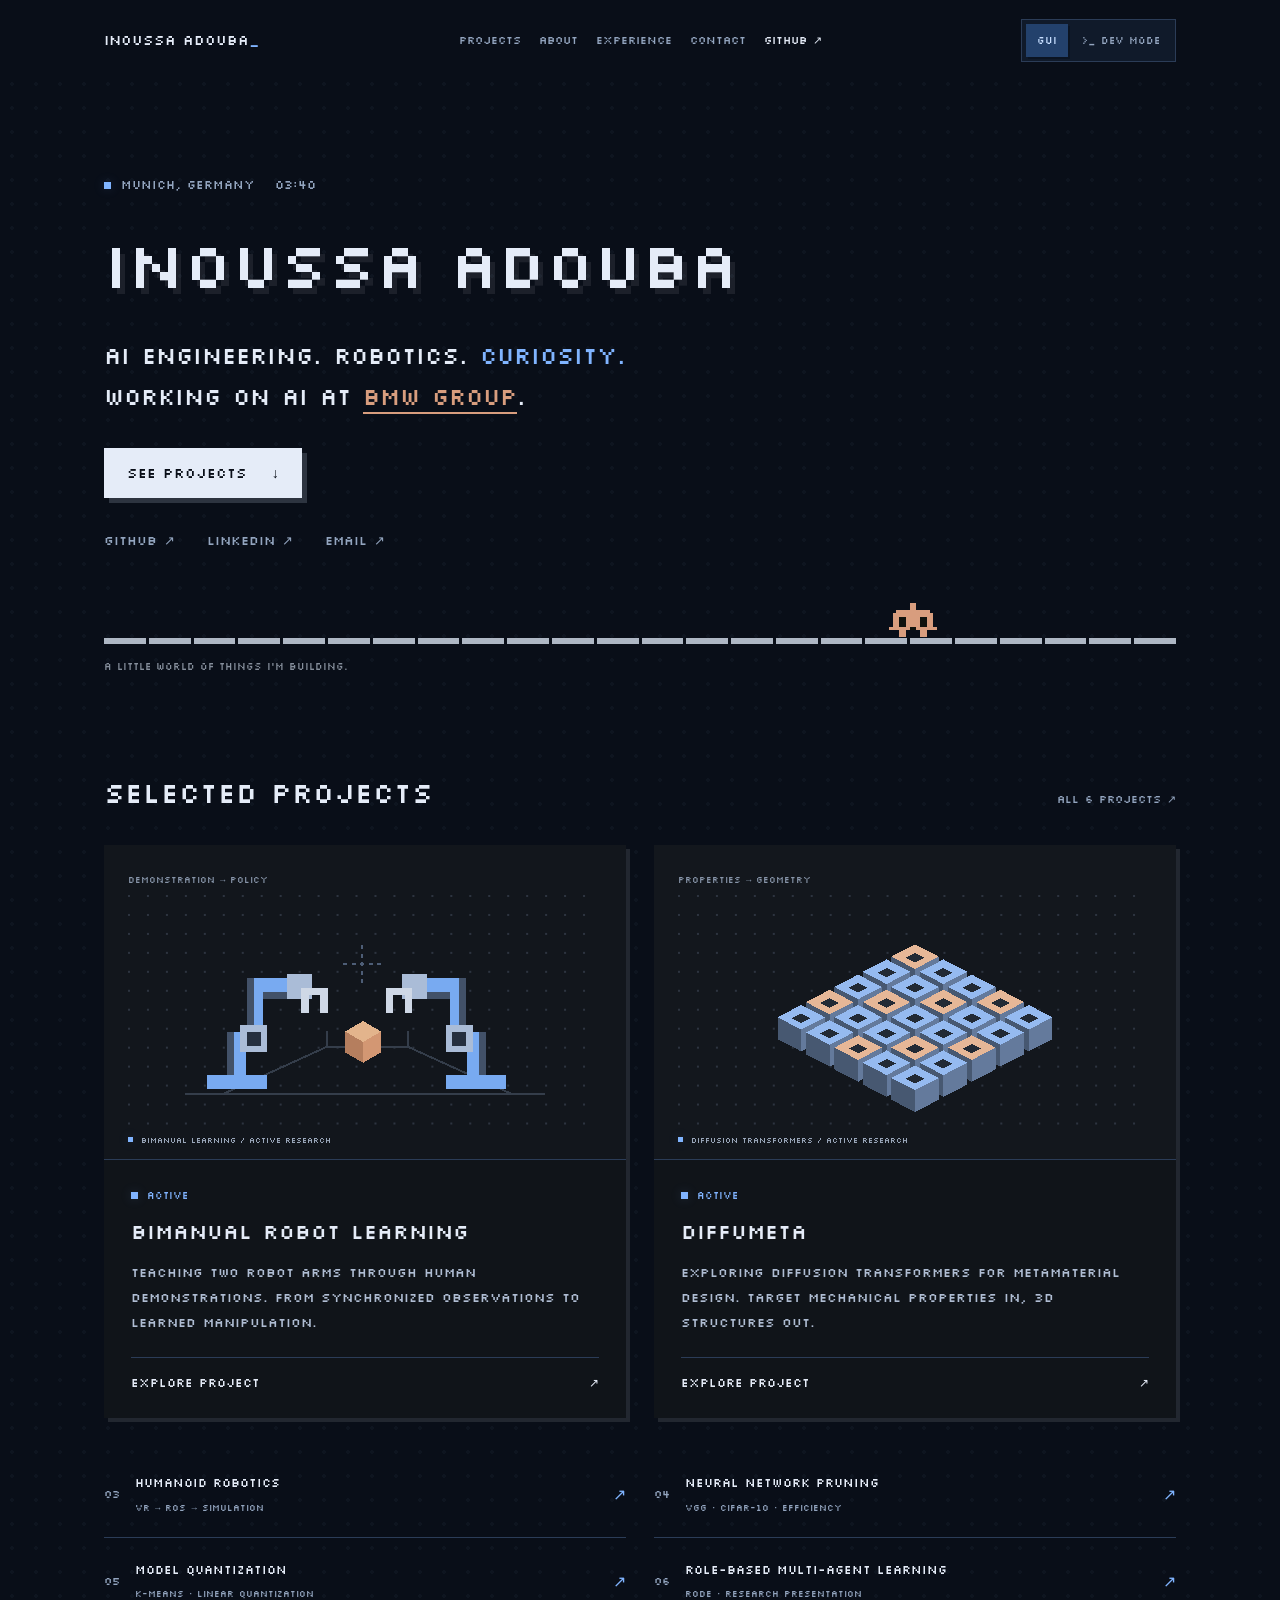
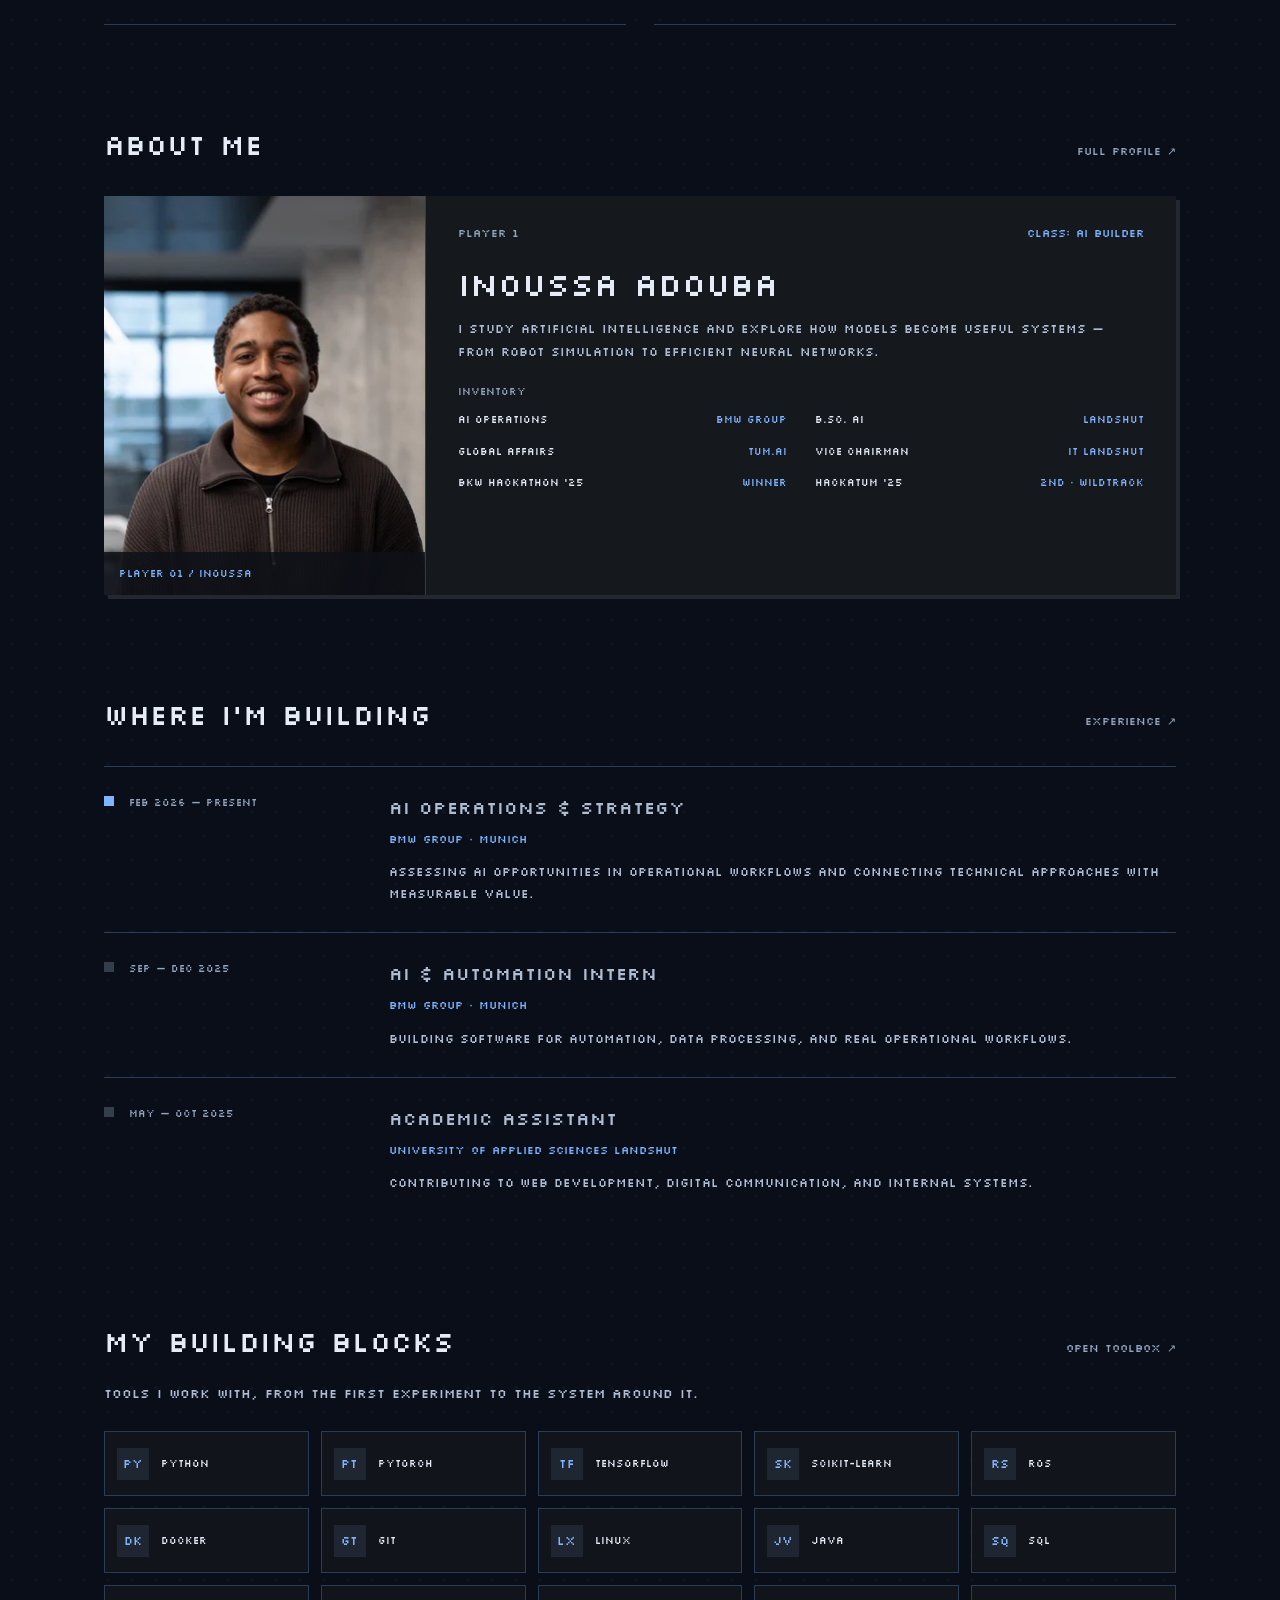
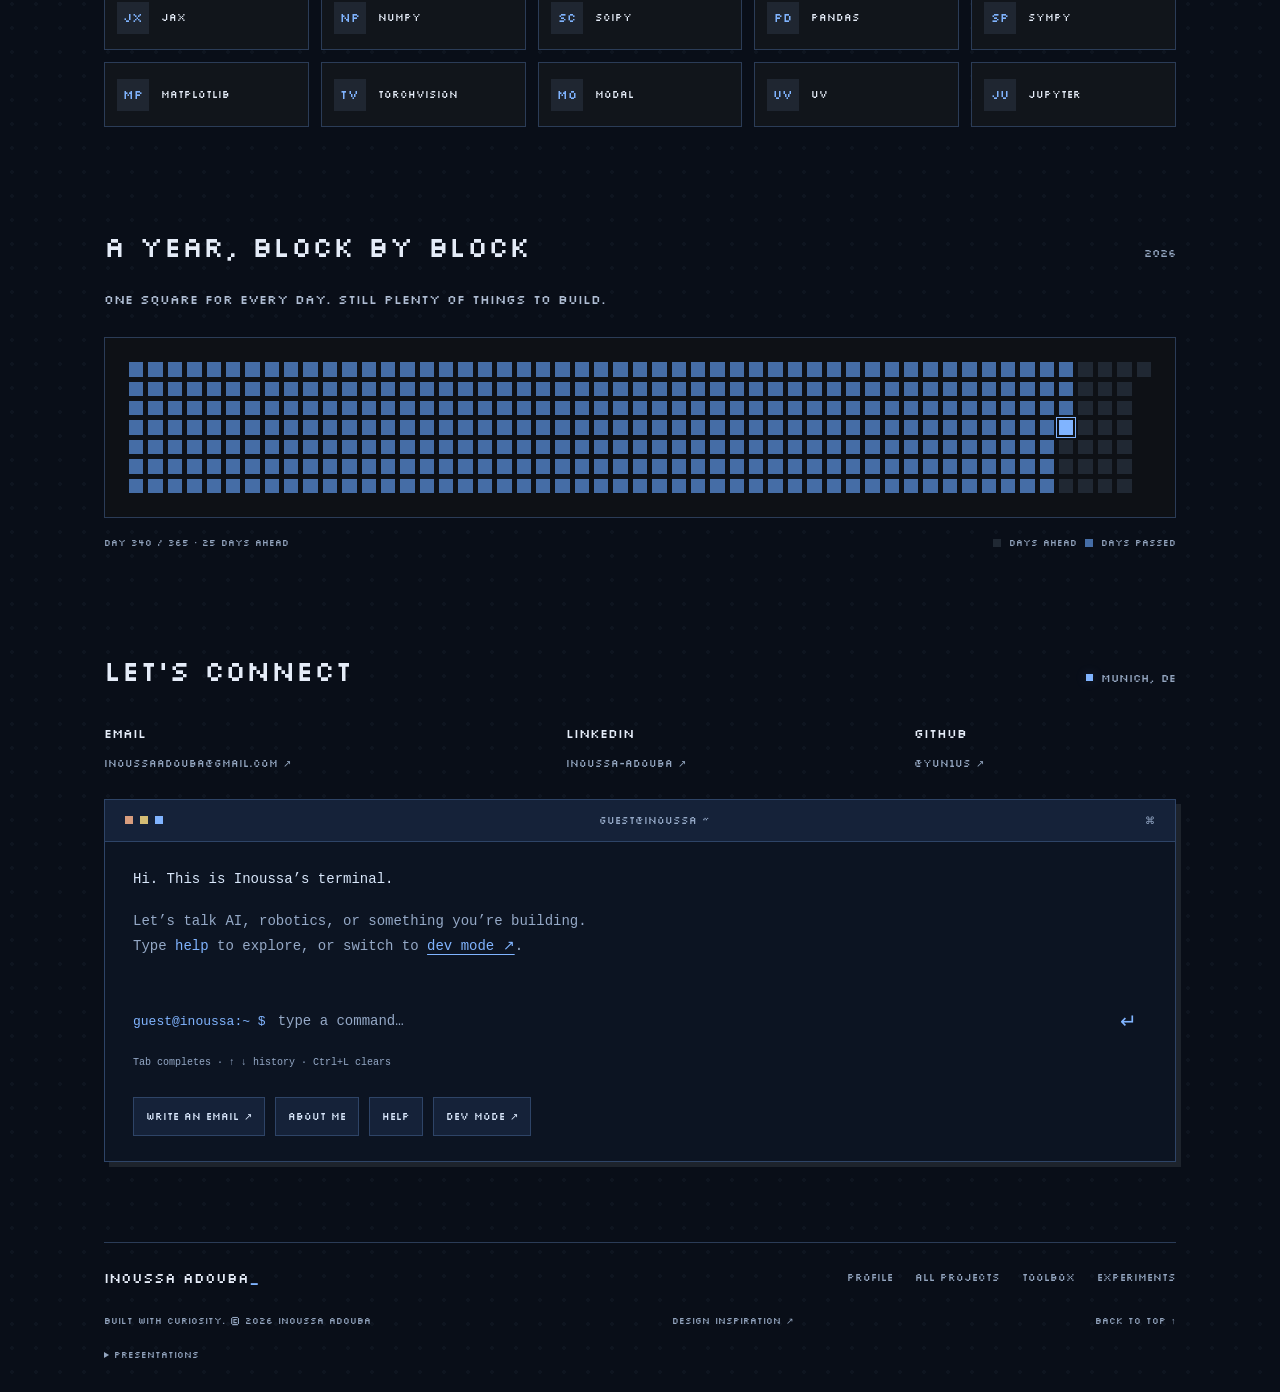
==== commit fb37b687: "deploy: update portfolio site" ====
--- a/index.html
+++ b/index.html
@@ -1,4 +1,7 @@
-<!DOCTYPE html><html lang="en"><head><meta charset="UTF-8"><meta name="viewport" content="width=device-width"><meta name="description" content="Inoussa Adouba — artificial intelligence, robotics, and applied machine learning."><meta name="theme-color" content="#f4f1e9"><meta property="og:title" content="Inoussa Adouba | AI, Robotics &amp; Applied Machine Learning"><meta property="og:description" content="Inoussa Adouba — artificial intelligence, robotics, and applied machine learning."><meta property="og:type" content="website"><link rel="icon" href="/favicon.svg" type="image/svg+xml"><title>Inoussa Adouba | AI, Robotics &amp; Applied Machine Learning</title><link rel="stylesheet" href="/_astro/BaseLayout.Cs5q49xd.css"></head><body><a class="skip-link" href="#main-content">Skip to content</a><header class="site-header"><div class="container site-header__inner"><a class="site-brand" href="/" aria-label="Inoussa Adouba home"><img src="/_astro/inoussa-adouba.CsXf9BYN_ZN53jx.webp" alt loading="lazy" decoding="async" width="72" height="90" class="site-brand__photo"><span>Inoussa Adouba</span></a><nav class="site-nav site-nav--desktop" aria-label="Primary navigation"><a href="/profile/">Profile</a><a href="/experience/">Experience</a><a href="/projects/">Projects</a><a href="/additional-work/">Additional</a><a href="/toolbox/">Toolbox</a><a href="/contact/">Contact</a></nav><details class="site-menu"><summary>Menu</summary><nav aria-label="Mobile navigation"><a href="/profile/">Profile</a><a href="/experience/">Experience</a><a href="/projects/">Projects</a><a href="/additional-work/">Additional</a><a href="/toolbox/">Toolbox</a><a href="/contact/">Contact</a></nav></details></div></header><main id="main-content"><section class="editorial-hero"><div class="container editorial-hero__grid"><div class="hero-copy"><div><p class="index-label">Portfolio / 2026</p><h1 class="hero-title">Inoussa <span>Adouba</span></h1><p class="hero-lead">I study Artificial Intelligence and work in AI Operations and Strategy at BMW Group. My projects span robot simulation, neural-network efficiency, generative design, and intelligent automation.</p><div class="link-row"><a class="arrow-link" href="/projects/">View selected projects <span aria-hidden="true">→</span></a><a class="arrow-link" href="/profile/">Open profile <span aria-hidden="true">→</span></a></div></div><dl class="hero-facts" aria-label="Current profile"><div class="hero-fact"><dt>Current role</dt><dd>AI Operations and Strategy<br>BMW Group</dd></div><div class="hero-fact"><dt>Education</dt><dd>B.Sc. Artificial Intelligence<br>Expected 2027</dd></div><div class="hero-fact"><dt>Based in</dt><dd>Munich, Germany</dd></div></dl></div><div class="workbench" data-workbench aria-label="Portfolio overview"><button class="workbench-reset" type="button" data-workbench-reset>Reset layout</button><article class="workbench-panel" data-workbench-panel data-panel-id="home-profile"><header class="panel-title" data-drag-handle><span>profile.md</span><span>01</span></header><div class="panel-body profile-summary"><img src="/_astro/inoussa-adouba.CsXf9BYN_Z1L4pXx.webp" alt="Portrait of Inoussa Adouba" loading="eager" decoding="async" width="260" height="323"><div><h2>Inoussa Adouba</h2><p>AI engineering, operations, and applied machine learning.</p><a class="profile-link" href="/profile/">View profile</a></div></div></article><article class="workbench-panel" data-workbench-panel data-panel-id="home-current"><header class="panel-title" data-drag-handle><span>current-work.txt</span><span>02</span></header><div class="panel-body"><ul><li>Efficient neural networks</li><li>Robot simulation and teleoperation</li><li>AI opportunities in operational workflows</li></ul><div class="panel-links"><a href="/projects/">Projects</a></div></div></article><article class="workbench-panel" data-workbench-panel data-panel-id="home-links"><header class="panel-title" data-drag-handle><span>links</span><span>03</span></header><div class="panel-body"><address>Munich, Germany<br>Available by email and LinkedIn.</address><div class="panel-links"><a href="mailto:inoussaadouba@gmail.com">Email</a><a href="https://www.linkedin.com/in/inoussa-adouba/" target="_blank" rel="noreferrer">LinkedIn</a></div></div></article></div></div></section><section class="section home-directory" aria-labelledby="directory-title"><div class="container"><header class="section-heading"><span class="section-index">Index / 06 pages</span><div><h2 id="directory-title">Explore the portfolio.</h2><p>Each section has its own page, so you can go directly to the part that matters.</p></div></header><ol class="route-directory" role="list"><li><a href="/profile/"><span class="route-directory__index">01</span><span class="route-directory__title">Profile</span><span class="route-directory__description">How I approach technical work and what I currently focus on.</span><span class="route-directory__arrow" aria-hidden="true">→</span></a></li><li><a href="/experience/"><span class="route-directory__index">02</span><span class="route-directory__title">Experience</span><span class="route-directory__description">Roles across AI operations, automation, and university digital systems.</span><span class="route-directory__arrow" aria-hidden="true">→</span></a></li><li><a href="/projects/"><span class="route-directory__index">03</span><span class="route-directory__title">Projects</span><span class="route-directory__description">Robotics, efficient neural networks, generative design, and multi-agent systems.</span><span class="route-directory__arrow" aria-hidden="true">→</span></a></li><li><a href="/additional-work/"><span class="route-directory__index">04</span><span class="route-directory__title">Additional work</span><span class="route-directory__description">Smaller implementations, experiments, and hackathon prototypes.</span><span class="route-directory__arrow" aria-hidden="true">→</span></a></li><li><a href="/toolbox/"><span class="route-directory__index">05</span><span class="route-directory__title">Toolbox</span><span class="route-directory__description">Technologies used across coursework, industry work, and personal projects.</span><span class="route-directory__arrow" aria-hidden="true">→</span></a></li><li><a href="/contact/"><span class="route-directory__index">06</span><span class="route-directory__title">Contact</span><span class="route-directory__description">Email, LinkedIn, GitHub, and location.</span><span class="route-directory__arrow" aria-hidden="true">→</span></a></li></ol></div></section></main><footer class="site-footer"><div class="container site-footer__inner"><p>© 2026 Inoussa Adouba</p><nav class="footer-links" aria-label="Footer navigation"><a data-skyjepa-protected href="/skyjepa-bmw-pitch-de/" target="_blank" rel="noreferrer">SkyJEPA pitch</a><a data-skyjepa-protected href="/downloads/skyjepa-bmw-pitch-de.zip" download>Download</a><a href="https://github.com/Yun1us" target="_blank" rel="noreferrer">GitHub</a><a href="https://www.linkedin.com/in/inoussa-adouba/" target="_blank" rel="noreferrer">LinkedIn</a><a href="mailto:inoussaadouba@gmail.com">Email</a></nav></div></footer><script>
+<!DOCTYPE html><html lang="en"><head><meta charset="UTF-8"><meta name="viewport" content="width=device-width"><meta name="description" content="Inoussa Adouba — artificial intelligence, robotics, and applied machine learning."><meta name="theme-color" content="#090e18"><script>
+      try { document.documentElement.dataset.siteMode = localStorage.getItem('portfolio-mode') === 'dev' ? 'dev' : 'gui'; }
+      catch { document.documentElement.dataset.siteMode = 'gui'; }
+    </script><link rel="canonical" href="https://yun1us.github.io/"><meta property="og:title" content="Inoussa Adouba | AI, Robotics &amp; Applied Machine Learning"><meta property="og:description" content="Inoussa Adouba — artificial intelligence, robotics, and applied machine learning."><meta property="og:type" content="website"><meta property="og:url" content="https://yun1us.github.io/"><meta property="og:image" content="https://yun1us.github.io/og.png"><meta property="og:image:alt" content="Inoussa Adouba — AI engineering, robotics, and applied machine learning"><meta name="twitter:card" content="summary_large_image"><meta name="twitter:title" content="Inoussa Adouba | AI, Robotics &amp; Applied Machine Learning"><meta name="twitter:description" content="Inoussa Adouba — artificial intelligence, robotics, and applied machine learning."><meta name="twitter:image" content="https://yun1us.github.io/og.png"><link rel="icon" href="/favicon.svg" type="image/svg+xml"><link rel="preload" href="/fonts/silkscreen.ttf" as="font" type="font/ttf" crossorigin><style>@font-face{font-family:Silkscreen;src:url("/fonts/silkscreen.ttf") format("truetype");font-weight:400;font-style:normal;font-display:swap;}</style><title>Inoussa Adouba | AI, Robotics &amp; Applied Machine Learning</title><link rel="stylesheet" href="/_astro/BaseLayout.Dx1vEfdc.css"></head><body class="pixel-site"><a class="skip-link" href="#main-content">Skip to content</a><header class="pixel-header"><div class="pixel-container pixel-header-inner"><a class="pixel-brand" href="/">Inoussa Adouba<span aria-hidden="true">_</span></a><nav class="pixel-desktop-nav" aria-label="Primary navigation"><a href="/#projects">Projects</a><a href="/#about">About</a><a href="/#experience">Experience</a><a href="/#contact">Contact</a><a href="https://github.com/Yun1us" target="_blank" rel="noreferrer">GitHub ↗</a></nav><div class="mode-switch" role="group" aria-label="Website mode"><button type="button" data-set-mode="gui" aria-pressed="true">GUI</button><button type="button" data-set-mode="dev" aria-pressed="false"><span aria-hidden="true">&gt;_</span> Dev mode</button></div><details class="pixel-mobile-menu"><summary>Menu <span aria-hidden="true">+</span></summary><nav aria-label="Mobile navigation"><a href="/#projects">Projects</a><a href="/#about">About</a><a href="/#experience">Experience</a><a href="/#contact">Contact</a><a href="/toolbox/">Toolbox</a><a href="https://github.com/Yun1us" target="_blank" rel="noreferrer">GitHub ↗</a></nav></details></div></header><main id="main-content"><div data-gui-view><div class="pixel-container pixel-home"><section class="pixel-hero" aria-labelledby="hero-title"><p class="hero-eyebrow"><span class="live-pixel"></span> Munich, Germany <span class="hero-clock" data-pixel-clock></span></p><h1 id="hero-title" aria-label="Inoussa Adouba"><span class="hero-word" aria-hidden="true"><span class="build-letter" style="--letter:0">I</span><span class="build-letter" style="--letter:1">n</span><span class="build-letter" style="--letter:2">o</span><span class="build-letter" style="--letter:3">u</span><span class="build-letter" style="--letter:4">s</span><span class="build-letter" style="--letter:5">s</span><span class="build-letter" style="--letter:6">a</span></span><span class="hero-word" aria-hidden="true"><span class="build-letter" style="--letter:0">A</span><span class="build-letter" style="--letter:1">d</span><span class="build-letter" style="--letter:2">o</span><span class="build-letter" style="--letter:3">u</span><span class="build-letter" style="--letter:4">b</span><span class="build-letter" style="--letter:5">a</span></span></h1><p class="pixel-hero-copy">AI engineering. Robotics. <span class="accent-text">Curiosity.</span><br>Working on AI at <a class="peach-text" href="/experience/">BMW Group</a>.</p><a class="pixel-button" href="#projects">See projects <span aria-hidden="true">↓</span></a><div class="hero-socials"><a href="https://github.com/Yun1us" target="_blank" rel="noreferrer">GitHub ↗</a><a href="https://www.linkedin.com/in/inoussa-adouba/" target="_blank" rel="noreferrer">LinkedIn ↗</a><a href="mailto:inoussaadouba@gmail.com">Email ↗</a></div><div class="construction-line"><button class="pixel-bot" type="button" data-bot aria-label="Say hello to the robot"><span class="bot-message" data-bot-message role="status"></span><svg viewBox="0 0 14 10" aria-hidden="true" shape-rendering="crispEdges"><path d="M6 0H8V2H12V3H13V7H14V8H11V10H9V8H5V10H3V8H0V7H1V3H2V2H6Z" fill="currentColor"></path><path d="M3 4H5V7H3ZM9 4H11V7H9Z" fill="#10120e"></path><path d="M6 7H8V8H6Z" fill="#10120e"></path></svg></button><div class="floor-blocks" aria-hidden="true"><i style="--block:0"></i><i style="--block:1"></i><i style="--block:2"></i><i style="--block:3"></i><i style="--block:4"></i><i style="--block:5"></i><i style="--block:6"></i><i style="--block:7"></i><i style="--block:8"></i><i style="--block:9"></i><i style="--block:10"></i><i style="--block:11"></i><i style="--block:12"></i><i style="--block:13"></i><i style="--block:14"></i><i style="--block:15"></i><i style="--block:16"></i><i style="--block:17"></i><i style="--block:18"></i><i style="--block:19"></i><i style="--block:20"></i><i style="--block:21"></i><i style="--block:22"></i><i style="--block:23"></i></div><span class="floor-caption">A little world of things I’m building.</span><button class="intro-skip" type="button" data-skip-intro hidden>Skip intro <kbd>Esc</kbd></button></div></section><section class="pixel-section" id="projects" aria-labelledby="projects-title"><header class="pixel-section-heading"><h2 id="projects-title">Selected projects</h2><a href="/projects/">All 6 projects ↗</a></header><div class="pixel-project-grid"><article class="pixel-project-card"><a class="scene-link" href="/projects/bimanual-robot-learning/" aria-label="Explore Bimanual robot learning"><div class="pixel-scene pixel-scene-robot" aria-hidden="true"><span class="scene-label">DEMONSTRATION → POLICY</span><svg viewBox="0 0 500 245" fill="none" shape-rendering="crispEdges"><defs><pattern id="grid-robot" width="20" height="20" patternUnits="userSpaceOnUse"><rect width="2" height="2" fill="#2d3440"></rect></pattern></defs><rect width="500" height="245" fill="url(#grid-robot)"></rect><path d="M60 210H440M100 210L210 160H295L405 210M210 160V143M295 160V143" stroke="#343d4a" stroke-width="2"></path><g class="robot-arm arm-left"><path d="M104 193V145H125V88H183V102H142V161H124V193" fill="#78aaf1"></path><path d="M104 193V145H112V193M125 145V88H133V145M142 102H183V110H142" fill="#425168"></path><rect x="118" y="137" width="29" height="29" fill="#aabcd7"></rect><rect x="125" y="144" width="15" height="15" fill="#252f3f"></rect><rect x="168" y="83" width="26" height="27" fill="#aabcd7"></rect><path d="M183 98H211V125H203V106H191V125H183" fill="#cfd8e6"></path><rect x="83" y="190" width="64" height="15" fill="#78aaf1"></rect></g><g class="robot-arm arm-right"><path d="M378 193V145H357V88H299V102H340V161H358V193" fill="#78aaf1"></path><path d="M370 193V145H378V193M349 145V88H357V145M299 102H340V110H299" fill="#425168"></path><rect x="335" y="137" width="29" height="29" fill="#aabcd7"></rect><rect x="342" y="144" width="15" height="15" fill="#252f3f"></rect><rect x="289" y="83" width="26" height="27" fill="#aabcd7"></rect><path d="M272 98H300V125H292V106H280V125H272" fill="#cfd8e6"></path><rect x="335" y="190" width="64" height="15" fill="#78aaf1"></rect></g><g class="learning-block"><path d="M229 144L248 133L267 144L248 155Z" fill="#e3b48c"></path><path d="M229 144V166L248 177V155Z" fill="#b57e5e"></path><path d="M248 155L267 144V166L248 177Z" fill="#d39773"></path></g><path d="M227 73H267M247 53V93" stroke="#4d5d76" stroke-width="2" stroke-dasharray="4 5"></path></svg><span class="scene-footer"><span class="live-pixel"></span>BIMANUAL LEARNING / ACTIVE RESEARCH</span></div></a><div class="pixel-project-copy"><p class="pixel-kicker"><span class="live-pixel"></span>Active</p><h3><a href="/projects/bimanual-robot-learning/">Bimanual robot learning</a></h3><p>Teaching two robot arms through human demonstrations. From synchronized observations to learned manipulation.</p><a class="pixel-text-link" href="/projects/bimanual-robot-learning/">Explore project <span>↗</span></a></div></article><article class="pixel-project-card"><a class="scene-link" href="/projects/diffumeta-project/" aria-label="Explore DiffuMeta"><div class="pixel-scene pixel-scene-lattice" aria-hidden="true"><span class="scene-label">PROPERTIES → GEOMETRY</span><svg viewBox="0 0 500 245" fill="none" shape-rendering="crispEdges"><defs><pattern id="grid-lattice" width="20" height="20" patternUnits="userSpaceOnUse"><rect width="2" height="2" fill="#2d3440"></rect></pattern></defs><rect width="500" height="245" fill="url(#grid-lattice)"></rect><g class="lattice-blocks"><g style="--block-delay:0ms"><path d="M250 52l25 13 -25 13 -25 -13Z" fill="#e6b797"></path><path d="M225 65l25 13 v23 l-25 -13Z" fill="#475871"></path><path d="M250 78l25 -13 v23 l-25 13Z" fill="#647a9c"></path><path d="M240 66l10 -5 10 5 -10 5Z" fill="#222a35"></path></g><g style="--block-delay:90ms"><path d="M280 68l25 13 -25 13 -25 -13Z" fill="#95baf0"></path><path d="M255 81l25 13 v23 l-25 -13Z" fill="#475871"></path><path d="M280 94l25 -13 v23 l-25 13Z" fill="#647a9c"></path><path d="M270 82l10 -5 10 5 -10 5Z" fill="#222a35"></path></g><g style="--block-delay:180ms"><path d="M310 84l25 13 -25 13 -25 -13Z" fill="#95baf0"></path><path d="M285 97l25 13 v23 l-25 -13Z" fill="#475871"></path><path d="M310 110l25 -13 v23 l-25 13Z" fill="#647a9c"></path><path d="M300 98l10 -5 10 5 -10 5Z" fill="#222a35"></path></g><g style="--block-delay:270ms"><path d="M340 100l25 13 -25 13 -25 -13Z" fill="#e6b797"></path><path d="M315 113l25 13 v23 l-25 -13Z" fill="#475871"></path><path d="M340 126l25 -13 v23 l-25 13Z" fill="#647a9c"></path><path d="M330 114l10 -5 10 5 -10 5Z" fill="#222a35"></path></g><g style="--block-delay:360ms"><path d="M370 116l25 13 -25 13 -25 -13Z" fill="#95baf0"></path><path d="M345 129l25 13 v23 l-25 -13Z" fill="#475871"></path><path d="M370 142l25 -13 v23 l-25 13Z" fill="#647a9c"></path><path d="M360 130l10 -5 10 5 -10 5Z" fill="#222a35"></path></g><g style="--block-delay:90ms"><path d="M220 68l25 13 -25 13 -25 -13Z" fill="#95baf0"></path><path d="M195 81l25 13 v23 l-25 -13Z" fill="#475871"></path><path d="M220 94l25 -13 v23 l-25 13Z" fill="#647a9c"></path><path d="M210 82l10 -5 10 5 -10 5Z" fill="#222a35"></path></g><g style="--block-delay:180ms"><path d="M250 84l25 13 -25 13 -25 -13Z" fill="#95baf0"></path><path d="M225 97l25 13 v23 l-25 -13Z" fill="#475871"></path><path d="M250 110l25 -13 v23 l-25 13Z" fill="#647a9c"></path><path d="M240 98l10 -5 10 5 -10 5Z" fill="#222a35"></path></g><g style="--block-delay:270ms"><path d="M280 100l25 13 -25 13 -25 -13Z" fill="#e6b797"></path><path d="M255 113l25 13 v23 l-25 -13Z" fill="#475871"></path><path d="M280 126l25 -13 v23 l-25 13Z" fill="#647a9c"></path><path d="M270 114l10 -5 10 5 -10 5Z" fill="#222a35"></path></g><g style="--block-delay:360ms"><path d="M310 116l25 13 -25 13 -25 -13Z" fill="#95baf0"></path><path d="M285 129l25 13 v23 l-25 -13Z" fill="#475871"></path><path d="M310 142l25 -13 v23 l-25 13Z" fill="#647a9c"></path><path d="M300 130l10 -5 10 5 -10 5Z" fill="#222a35"></path></g><g style="--block-delay:450ms"><path d="M340 132l25 13 -25 13 -25 -13Z" fill="#95baf0"></path><path d="M315 145l25 13 v23 l-25 -13Z" fill="#475871"></path><path d="M340 158l25 -13 v23 l-25 13Z" fill="#647a9c"></path><path d="M330 146l10 -5 10 5 -10 5Z" fill="#222a35"></path></g><g style="--block-delay:180ms"><path d="M190 84l25 13 -25 13 -25 -13Z" fill="#95baf0"></path><path d="M165 97l25 13 v23 l-25 -13Z" fill="#475871"></path><path d="M190 110l25 -13 v23 l-25 13Z" fill="#647a9c"></path><path d="M180 98l10 -5 10 5 -10 5Z" fill="#222a35"></path></g><g style="--block-delay:270ms"><path d="M220 100l25 13 -25 13 -25 -13Z" fill="#e6b797"></path><path d="M195 113l25 13 v23 l-25 -13Z" fill="#475871"></path><path d="M220 126l25 -13 v23 l-25 13Z" fill="#647a9c"></path><path d="M210 114l10 -5 10 5 -10 5Z" fill="#222a35"></path></g><g style="--block-delay:360ms"><path d="M250 116l25 13 -25 13 -25 -13Z" fill="#95baf0"></path><path d="M225 129l25 13 v23 l-25 -13Z" fill="#475871"></path><path d="M250 142l25 -13 v23 l-25 13Z" fill="#647a9c"></path><path d="M240 130l10 -5 10 5 -10 5Z" fill="#222a35"></path></g><g style="--block-delay:450ms"><path d="M280 132l25 13 -25 13 -25 -13Z" fill="#95baf0"></path><path d="M255 145l25 13 v23 l-25 -13Z" fill="#475871"></path><path d="M280 158l25 -13 v23 l-25 13Z" fill="#647a9c"></path><path d="M270 146l10 -5 10 5 -10 5Z" fill="#222a35"></path></g><g style="--block-delay:540ms"><path d="M310 148l25 13 -25 13 -25 -13Z" fill="#e6b797"></path><path d="M285 161l25 13 v23 l-25 -13Z" fill="#475871"></path><path d="M310 174l25 -13 v23 l-25 13Z" fill="#647a9c"></path><path d="M300 162l10 -5 10 5 -10 5Z" fill="#222a35"></path></g><g style="--block-delay:270ms"><path d="M160 100l25 13 -25 13 -25 -13Z" fill="#e6b797"></path><path d="M135 113l25 13 v23 l-25 -13Z" fill="#475871"></path><path d="M160 126l25 -13 v23 l-25 13Z" fill="#647a9c"></path><path d="M150 114l10 -5 10 5 -10 5Z" fill="#222a35"></path></g><g style="--block-delay:360ms"><path d="M190 116l25 13 -25 13 -25 -13Z" fill="#95baf0"></path><path d="M165 129l25 13 v23 l-25 -13Z" fill="#475871"></path><path d="M190 142l25 -13 v23 l-25 13Z" fill="#647a9c"></path><path d="M180 130l10 -5 10 5 -10 5Z" fill="#222a35"></path></g><g style="--block-delay:450ms"><path d="M220 132l25 13 -25 13 -25 -13Z" fill="#95baf0"></path><path d="M195 145l25 13 v23 l-25 -13Z" fill="#475871"></path><path d="M220 158l25 -13 v23 l-25 13Z" fill="#647a9c"></path><path d="M210 146l10 -5 10 5 -10 5Z" fill="#222a35"></path></g><g style="--block-delay:540ms"><path d="M250 148l25 13 -25 13 -25 -13Z" fill="#e6b797"></path><path d="M225 161l25 13 v23 l-25 -13Z" fill="#475871"></path><path d="M250 174l25 -13 v23 l-25 13Z" fill="#647a9c"></path><path d="M240 162l10 -5 10 5 -10 5Z" fill="#222a35"></path></g><g style="--block-delay:630ms"><path d="M280 164l25 13 -25 13 -25 -13Z" fill="#95baf0"></path><path d="M255 177l25 13 v23 l-25 -13Z" fill="#475871"></path><path d="M280 190l25 -13 v23 l-25 13Z" fill="#647a9c"></path><path d="M270 178l10 -5 10 5 -10 5Z" fill="#222a35"></path></g><g style="--block-delay:360ms"><path d="M130 116l25 13 -25 13 -25 -13Z" fill="#95baf0"></path><path d="M105 129l25 13 v23 l-25 -13Z" fill="#475871"></path><path d="M130 142l25 -13 v23 l-25 13Z" fill="#647a9c"></path><path d="M120 130l10 -5 10 5 -10 5Z" fill="#222a35"></path></g><g style="--block-delay:450ms"><path d="M160 132l25 13 -25 13 -25 -13Z" fill="#95baf0"></path><path d="M135 145l25 13 v23 l-25 -13Z" fill="#475871"></path><path d="M160 158l25 -13 v23 l-25 13Z" fill="#647a9c"></path><path d="M150 146l10 -5 10 5 -10 5Z" fill="#222a35"></path></g><g style="--block-delay:540ms"><path d="M190 148l25 13 -25 13 -25 -13Z" fill="#e6b797"></path><path d="M165 161l25 13 v23 l-25 -13Z" fill="#475871"></path><path d="M190 174l25 -13 v23 l-25 13Z" fill="#647a9c"></path><path d="M180 162l10 -5 10 5 -10 5Z" fill="#222a35"></path></g><g style="--block-delay:630ms"><path d="M220 164l25 13 -25 13 -25 -13Z" fill="#95baf0"></path><path d="M195 177l25 13 v23 l-25 -13Z" fill="#475871"></path><path d="M220 190l25 -13 v23 l-25 13Z" fill="#647a9c"></path><path d="M210 178l10 -5 10 5 -10 5Z" fill="#222a35"></path></g><g style="--block-delay:720ms"><path d="M250 180l25 13 -25 13 -25 -13Z" fill="#95baf0"></path><path d="M225 193l25 13 v23 l-25 -13Z" fill="#475871"></path><path d="M250 206l25 -13 v23 l-25 13Z" fill="#647a9c"></path><path d="M240 194l10 -5 10 5 -10 5Z" fill="#222a35"></path></g></g></svg><span class="scene-footer"><span class="live-pixel"></span>DIFFUSION TRANSFORMERS / ACTIVE RESEARCH</span></div></a><div class="pixel-project-copy"><p class="pixel-kicker"><span class="live-pixel"></span>Active</p><h3><a href="/projects/diffumeta-project/">DiffuMeta</a></h3><p>Exploring diffusion transformers for metamaterial design. Target mechanical properties in, 3D structures out.</p><a class="pixel-text-link" href="/projects/diffumeta-project/">Explore project <span>↗</span></a></div></article></div><div class="pixel-other-projects"><a href="/projects/humanoid-robotics-bmw/"><span class="project-row-number">03</span><span><strong>Humanoid robotics</strong><small>VR → ROS → simulation</small></span><span aria-hidden="true">↗</span></a><a href="/projects/ml3-prak01-ino/"><span class="project-row-number">04</span><span><strong>Neural network pruning</strong><small>VGG · CIFAR-10 · efficiency</small></span><span aria-hidden="true">↗</span></a><a href="/projects/ml3-prak03-ino/"><span class="project-row-number">05</span><span><strong>Model quantization</strong><small>K-means · linear quantization</small></span><span aria-hidden="true">↗</span></a><a href="/projects/seminar-project/"><span class="project-row-number">06</span><span><strong>Role-based multi-agent learning</strong><small>RODE · research presentation</small></span><span aria-hidden="true">↗</span></a></div></section><section class="pixel-section" id="about" aria-labelledby="about-title"><header class="pixel-section-heading"><h2 id="about-title">About me</h2><a href="/profile/">Full profile ↗</a></header><div class="player-card"><div class="player-portrait"><img src="/_astro/inoussa-adouba.CsXf9BYN_1sa3BU.webp" srcset="/_astro/inoussa-adouba.CsXf9BYN_ZnXy4N.webp 320w, /_astro/inoussa-adouba.CsXf9BYN_2imYpf.webp 640w, /_astro/inoussa-adouba.CsXf9BYN_ZsY3an.webp 960w" alt="Portrait of Inoussa Adouba" sizes="(max-width: 650px) calc(100vw - 40px), 322px" loading="lazy" decoding="async" width="800" height="995"><span>Player 01 / Inoussa</span></div><div class="player-details"><div class="player-topline"><span>Player 1</span><span class="accent-text">Class: AI builder</span></div><h3>Inoussa Adouba</h3><p class="player-bio">I study Artificial Intelligence and explore how models become useful systems — from robot simulation to efficient neural networks.</p><p class="inventory-label">Inventory</p><dl class="player-inventory"><div><dt>AI Operations</dt><dd>BMW Group</dd></div><div><dt>B.Sc. AI</dt><dd>Landshut</dd></div><div><dt>Global Affairs</dt><dd>TUM.ai</dd></div><div><dt>Vice Chairman</dt><dd>IT Landshut</dd></div><div><dt>BKW Hackathon ’25</dt><dd>Winner</dd></div><div><dt>hackaTUM ’25</dt><dd>2nd · Wildtrack</dd></div></dl></div></div></section><section class="pixel-section" id="experience" aria-labelledby="experience-title"><header class="pixel-section-heading"><h2 id="experience-title">Where I’m building</h2><a href="/experience/">Experience ↗</a></header><ol class="pixel-experience"><li><div class="experience-date"><span class="experience-block is-current" aria-hidden="true"></span><span>Feb 2026 — Present</span></div><div><h3>AI Operations &amp; Strategy</h3><p class="experience-company">BMW Group · Munich</p><p>Assessing AI opportunities in operational workflows and connecting technical approaches with measurable value.</p></div></li><li><div class="experience-date"><span class="experience-block" aria-hidden="true"></span><span>Sep — Dec 2025</span></div><div><h3>AI &amp; Automation Intern</h3><p class="experience-company">BMW Group · Munich</p><p>Building software for automation, data processing, and real operational workflows.</p></div></li><li><div class="experience-date"><span class="experience-block" aria-hidden="true"></span><span>May — Oct 2025</span></div><div><h3>Academic Assistant</h3><p class="experience-company">University of Applied Sciences Landshut</p><p>Contributing to web development, digital communication, and internal systems.</p></div></li></ol></section><section class="pixel-section" aria-labelledby="toolbox-title"><header class="pixel-section-heading"><h2 id="toolbox-title">My building blocks</h2><a href="/toolbox/">Open toolbox ↗</a></header><p class="section-intro">Tools I work with, from the first experiment to the system around it.</p><div class="pixel-tools"><a href="/toolbox/"><span aria-hidden="true">Py</span>Python</a><a href="/toolbox/"><span aria-hidden="true">Pt</span>PyTorch</a><a href="/toolbox/"><span aria-hidden="true">Tf</span>TensorFlow</a><a href="/toolbox/"><span aria-hidden="true">Sk</span>scikit-learn</a><a href="/toolbox/"><span aria-hidden="true">Rs</span>ROS</a><a href="/toolbox/"><span aria-hidden="true">Dk</span>Docker</a><a href="/toolbox/"><span aria-hidden="true">Gt</span>Git</a><a href="/toolbox/"><span aria-hidden="true">Lx</span>Linux</a><a href="/toolbox/"><span aria-hidden="true">Jv</span>Java</a><a href="/toolbox/"><span aria-hidden="true">Sq</span>SQL</a><a href="/toolbox/"><span aria-hidden="true">Jx</span>JAX</a><a href="/toolbox/"><span aria-hidden="true">Np</span>NumPy</a><a href="/toolbox/"><span aria-hidden="true">Sc</span>SciPy</a><a href="/toolbox/"><span aria-hidden="true">Pd</span>pandas</a><a href="/toolbox/"><span aria-hidden="true">Sp</span>SymPy</a><a href="/toolbox/"><span aria-hidden="true">Mp</span>Matplotlib</a><a href="/toolbox/"><span aria-hidden="true">Tv</span>Torchvision</a><a href="/toolbox/"><span aria-hidden="true">Mo</span>Modal</a><a href="/toolbox/"><span aria-hidden="true">Uv</span>uv</a><a href="/toolbox/"><span aria-hidden="true">Ju</span>Jupyter</a></div></section><section class="pixel-section year-section" aria-labelledby="year-title"><header class="pixel-section-heading"><h2 id="year-title">A year, block by block</h2><span data-year-label></span></header><p class="section-intro">One square for every day. Still plenty of things to build.</p><div class="year-blocks" data-year-blocks role="img" aria-label="Calendar showing elapsed days this year"></div><div class="year-legend"><span data-year-summary>Each day is a building block.</span><span><i></i> Days ahead <i class="elapsed"></i> Days passed</span></div></section><section class="pixel-section" id="contact" aria-labelledby="contact-title"><header class="pixel-section-heading"><h2 id="contact-title">Let’s connect</h2><span class="contact-location"><span class="live-pixel"></span> Munich, DE</span></header><div class="pixel-contact-links"><a href="mailto:inoussaadouba@gmail.com">Email <span>inoussaadouba@gmail.com ↗</span></a><a href="https://www.linkedin.com/in/inoussa-adouba/" target="_blank" rel="noreferrer">LinkedIn <span>inoussa-adouba ↗</span></a><a href="https://github.com/Yun1us" target="_blank" rel="noreferrer">GitHub <span>@Yun1us ↗</span></a></div><div class="pixel-terminal" data-terminal><div class="terminal-title"><span class="terminal-lights" aria-hidden="true"><i></i><i></i><i></i></span><span>guest@inoussa ~</span><span class="terminal-readonly">⌘</span></div><div class="terminal-body"><div class="terminal-output" data-terminal-output role="log" aria-label="Contact terminal output" aria-live="polite" aria-relevant="additions" tabindex="0"><p>Hi. This is Inoussa’s terminal.</p><p class="terminal-muted">Let’s talk AI, robotics, or something you’re building.<br>Type <span class="accent-text">help</span> to explore, or switch to <button class="terminal-inline-mode" data-set-mode="dev" type="button">dev mode ↗</button>.</p></div><form data-terminal-form class="terminal-form"><label for="terminal-command">guest@inoussa:<span data-terminal-path>~</span> $</label><input id="terminal-command" data-terminal-input name="command" autocomplete="off" autocapitalize="off" spellcheck="false" placeholder="type a command…" aria-label="Terminal command" aria-describedby="terminal-command-hint" maxlength="500"><button type="submit" aria-label="Run command">↵</button></form><p class="terminal-keyboard-hint" id="terminal-command-hint">Tab completes · ↑ ↓ history · Ctrl+L clears</p></div><div class="terminal-actions"><a href="mailto:inoussaadouba@gmail.com">Write an email ↗</a><button type="button" data-command="about">About me</button><button type="button" data-command="help">Help</button><button type="button" data-set-mode="dev">Dev mode ↗</button></div></div></section></div></div><section class="dev-view pixel-container" data-dev-view aria-labelledby="dev-title"><div class="dev-view-heading"><div><p class="pixel-kicker">A different way to explore</p><h1 id="dev-title">The portfolio, as a terminal.</h1></div><span class="dev-directory" data-dev-directory>~</span></div><div class="pixel-terminal dev-terminal" data-terminal><div class="terminal-title"><span class="terminal-lights" aria-hidden="true"><i></i><i></i><i></i></span><span>inoussa / dev mode</span><span class="terminal-readonly">portfolio.sh</span></div><div class="terminal-body"><div class="terminal-output" data-terminal-output role="log" aria-label="Dev terminal output" aria-live="polite" aria-relevant="additions" tabindex="0"><p class="terminal-welcome">INOS / portfolio shell</p><p>Welcome to Inoussa’s corner of the internet.</p><p class="terminal-muted">Explore the portfolio as a filesystem.<br>Start with <span class="accent-text">ls</span>, or try <span class="accent-text">cd projects</span>.<br><span class="accent-text">help</span> lists commands. <span class="accent-text">exit</span> returns to the site.</p></div><form data-terminal-form class="terminal-form"><label for="dev-command">guest@inoussa:<span data-terminal-path>~</span> $</label><input id="dev-command" data-terminal-input name="command" autocomplete="off" autocapitalize="off" spellcheck="false" placeholder="type a command…" aria-label="Dev terminal command" aria-describedby="dev-command-hint" maxlength="500"><button type="submit" aria-label="Run dev command">↵</button></form><p class="terminal-keyboard-hint" id="dev-command-hint">Tab completes · ↑ ↓ history · Ctrl+L clears · exit returns to GUI</p></div><div class="terminal-actions"><button type="button" data-command="ls">ls</button><button type="button" data-command="cd ..">cd ..</button><button type="button" data-command="tree">tree</button><button type="button" data-command="help">help</button><button type="button" data-command="exit">exit ↗</button></div></div><p class="dev-view-note">Try <button type="button" data-dev-example="cd projects">cd projects</button>, then <button type="button" data-dev-example="ls">ls</button>. Use <code>open &lt;file&gt;</code> to view it in the GUI.</p></section></main><script type="application/json" data-portfolio-files>[{"path":"/","description":"Inoussa Adouba — AI engineering, robotics, and applied machine learning.","href":"/"},{"path":"/projects","description":"Research, implementations, and presentations. Use cat \u003cproject> to read one.","href":"/projects/"},{"path":"/experience","description":"Industry and university experience.","href":"/experience/"},{"path":"/education","description":"What I’m studying.","href":"/profile/"},{"path":"/community","description":"Leadership, partnerships, and hackathons.","href":"/profile/"},{"path":"/toolbox","description":"Tools I have used across coursework, industry, and personal projects.","href":"/toolbox/"},{"path":"/experiments","description":"Smaller projects and foundational AI work.","href":"/additional-work/"},{"path":"/README.md","content":"Welcome to Inoussa’s portfolio.\n\nTry this:\n  ls\n  cd projects\n  ls\n  cat bimanual-robot-learning\n  open bimanual-robot-learning\n\nTab completes commands and paths. ↑ / ↓ recall history.\nhelp lists commands; man \u003ccommand> explains one.\nexit returns to the GUI.\n\nThis is a virtual filesystem of the public portfolio. All files are read-only.","href":"/","description":"Start here"},{"path":"/about","content":"Inoussa Adouba\nAI engineering · robotics · applied machine learning\nMunich, Germany\n\nI study Artificial Intelligence at the University of Applied Sciences Landshut and work in AI Operations and Strategy at BMW Group.\n\nMy work spans robot simulation, efficient neural networks, generative design, and intelligent automation. Through TUM.ai, I support international partnerships and student makeathons.","href":"/profile/","description":"Profile and approach"},{"path":"/contact","content":"Let’s talk about AI, robotics, and engineering.\n\nEmail: inoussaadouba@gmail.com\nLinkedIn: https://www.linkedin.com/in/inoussa-adouba/\nGitHub: https://github.com/Yun1us\nLocation: Munich, Germany\n\nUse email, linkedin, or github for a clickable link.","href":"/#contact","description":"Email and social links"},{"path":"/experience/bmw-ai-operations","content":"AI Operations and Strategy | Technology\nBMW Group · Munich\nFebruary 2026 — Present\n\nI identify and assess AI opportunities in operational workflows, then help align technical approaches with measurable value and scalable implementation.","href":"/experience/","description":"Current role at BMW Group"},{"path":"/experience/bmw-automation","content":"AI & Automation Intern\nBMW Group · Munich\nSeptember — December 2025\n\nI built software-based solutions for automation, data processing, and real operational workflows.","href":"/experience/","description":"AI and automation internship"},{"path":"/experience/academic-assistant","content":"Academic Assistant\nUniversity of Applied Sciences Landshut\nMay — October 2025\n\nI improved digital content and internal systems while contributing to web development and digital communication.","href":"/experience/","description":"University digital systems"},{"path":"/education/artificial-intelligence","content":"B.Sc. Artificial Intelligence\nUniversity of Applied Sciences Landshut\n2023 — 2027 (expected)\n\nFocus: artificial intelligence, robotics, and applied machine learning.","href":"/profile/","description":"B.Sc. AI · expected 2027"},{"path":"/community/tum-ai","content":"TUM.ai\nGlobal Affairs & Makeathon Team\n2025 — Present\n\nSupporting international partnerships and student makeathons.","href":"/profile/","description":"Global Affairs and Makeathon Team"},{"path":"/community/it-landshut","content":"Innovation & Technology Landshut e.V.\nVice Chairman\n2024 — Present","href":"/profile/","description":"Vice Chairman"},{"path":"/community/awards","content":"Winner — TUM.ai × BKW Engineering Hackathon 2025\n2nd place, Wildtrack — hackaTUM 2025","href":"/profile/","description":"Hackathon awards"},{"path":"/toolbox/ai-ml","content":"PyTorch\nJAX\nTensorFlow\nscikit-learn\nKeras\nTorchvision\nTransformers\nDiffusion transformers\nEmbeddings\nModel evaluation","href":"/toolbox/","description":"AI & Machine Learning"},{"path":"/toolbox/engineering","content":"Python\nJava\nGit\nDocker\nLinux\nROS\nVR teleoperation\nRobot simulation","href":"/toolbox/","description":"Engineering & Robotics"},{"path":"/toolbox/data-systems","content":"SQL\nNoSQL\nData pipelines\nPreprocessing\nDataset auditing\nTraining workflows\nMCP","href":"/toolbox/","description":"Data & Systems"},{"path":"/toolbox/scientific-computing","content":"NumPy\nSciPy\npandas\nSymPy\nMatplotlib\nscikit-image","href":"/toolbox/","description":"Scientific Computing"},{"path":"/toolbox/compute-workflow","content":"Modal\nuv\nJupyter\nGPU training\nMultiprocessing","href":"/toolbox/","description":"Compute & Workflow"},{"path":"/toolbox/model-efficiency","content":"Fine-grained pruning\nChannel pruning\nK-means quantization\nLinear quantization\nfast-pytorch-kmeans\ntorchprofile","href":"/toolbox/","description":"Model Efficiency"},{"path":"/experiments/gpt2-transformer","content":"GPT-2 Style Transformer\n\nBuilt a transformer in PyTorch with a custom data pipeline, tokenizer, multi-head attention, and training loop to understand the model stack end to end.","href":"/additional-work/","description":"Transformer from the ground up"},{"path":"/experiments/gendesign","content":"GenDesign\n\nCreated a hackathon prototype combining physics-based modelling, machine learning, and 3D visualisation for AI-assisted beam optimisation.","href":"/additional-work/","description":"AI-assisted beam optimisation"},{"path":"/experiments/language-representations","content":"Language Representation Lab\n\nImplemented Skip-Gram, CBOW, and N-gram representations and applied them to text classification tasks.","href":"/additional-work/","description":"Word representations and classification"},{"path":"/projects/bimanual-robot-learning","description":"Bimanual Robot Learning for Demonstration-Based Manipulation","href":"/projects/bimanual-robot-learning/","date":"2026-07-31","content":"Bimanual Robot Learning for Demonstration-Based Manipulation\nStatus: Active\nDate: July 31, 2026 — Present\nTools: Robotics, Imitation Learning, Bimanual Manipulation, Teleoperation, Simulation\n\n## Executive Summary\nThis active university team project explores how a bimanual robotic system can learn manipulation tasks from human demonstrations. The work combines human-guided data collection, synchronized visual and robot observations, supervised behavior cloning, and evaluation in simulation and on physical hardware. My current contribution focuses on system-level preparation and defining a reliable workflow for data collection, training, and evaluation.\n\n## Project Context & My Role\nTraditional robot programming often requires individual motions to be specified manually and can be difficult to adapt when objects or starting conditions change. This project investigates demonstration-based learning as an alternative: a person demonstrates a manipulation task and a task-specific policy learns from those examples.\n\nThe work is an active university research team project. My current responsibilities include technical preparation, analysis of the overall learning workflow, specification of the data pipeline, investigation of control and simulation requirements, and preparation for model integration. Implementation responsibilities will develop as the project progresses.\n\n## Technical Approach\nHuman-guided manipulation demonstrations will be recorded together with synchronized visual observations and robot-state information. The collected streams will be converted into aligned training episodes and used for supervised behavior cloning. Policies will then be evaluated in simulation and, when appropriate, on the physical system.\n\nDetailed architecture and implementation information will be added when it can be shared publicly.\n\n## Tech Stack / Tools\n- Python\n- PyTorch\n- Supervised behavior cloning\n- Robot simulation\n- Bimanual robot control\n- Multi-view visual observations\n- Synchronized data collection and evaluation tooling\n- Git\n\nAdditional technical information will be added soon.\n\n## Current Status\nThe project is in active early-stage development. The initial research direction and system-level workflow have been defined, while integration, data collection, model training, and evaluation remain in progress. It is an experimental research prototype and is not production-ready.\n\n## Key Achievements & Functionality\nDetailed achievements and implemented functionality will be added soon as the project progresses and the relevant information can be shared publicly.\n\n## Evaluation Plan\nThe project will evaluate learned manipulation behavior in controlled simulation and physical-system trials. Detailed evaluation criteria and results will be added when they are available for public release.\n\n## Next Steps\n- Continue the initial system integration.\n- Establish a reliable demonstration-recording workflow.\n- Collect and validate training episodes.\n- Train an initial supervised behavior-cloning baseline.\n- Evaluate the learned behavior under defined test conditions.\n\n## References & Contributing Sources\nSources and contributing research links will be added soon."},{"path":"/projects/diffumeta-project","description":"DiffuMeta: Generative Framework for Metamaterial Design","href":"/projects/diffumeta-project/","date":"2026-05-01","content":"DiffuMeta: Generative Framework for Metamaterial Design\nStatus: Active\nDate: May 1, 2026\nTools: generative modeling, diffusion transformers, metamaterials\n\n## Executive Summary\nDiffuMeta is a generative framework that integrates diffusion transformers with algebraic language representation to design 3D shell structures. It aims to generate novel structures with targeted mechanical properties, addressing the one-to-many mapping challenge by producing diverse solutions.\n\n## Tech Stack / Tools\n- Diffusion transformers\n- Algebraic language representation\n\n## Current Status\nActive development, focusing on experimental validation of fabricated structures to confirm the efficacy of the approach.\n\n## Key Achievements & Functionality\n- Developed a compact parameterization for 3D geometries using mathematical sentences.\n- Enabled simultaneous control over multiple mechanical objectives, including linear and nonlinear responses.\n- Validated the approach through experimental tests on 3D-printed shell structures."},{"path":"/projects/humanoid-robotics-bmw","description":"Humanoid Robotics Simulation with BMW Group","href":"/projects/humanoid-robotics-bmw/","date":"2026-07-09","content":"Humanoid Robotics Simulation with BMW Group\nStatus: Completed\nDate: 2026-07-09\nTools: Humanoid Robotics, ROS, VR Teleoperation, Simulation, Imitation Learning\n\n## Executive Summary\nAn interdisciplinary university project developed with BMW Group explored how humanoid robotics could support manufacturing tasks. The technical work focused on a VR-driven simulation architecture for intuitive robot teleoperation, demonstration capture, and a future imitation-learning workflow.\n\n## Tech Stack / Tools\n- ROS middleware\n- VR headset and controllers\n- Hand-tracking input\n- 3D robot simulation\n- Robot gripper and three-finger hand\n- Camera feedback pipeline\n- Imitation-learning workflow design\n\n## Current Status\nCompleted as a functional simulation and technical concept. The project delivered the core teleoperation, robot-control, visual-feedback, and setup infrastructure needed to demonstrate the approach, while identifying training-data scale and sim-to-real transfer as the next engineering challenges.\n\n## Key Achievements & Functionality\n- Designed a pipeline connecting VR input, teleoperation, ROS middleware, and a simulated humanoid robot.\n- Implemented control of the robot arms through VR controllers or hand recognition.\n- Integrated a simulated gripper and three-finger hand for manipulation experiments.\n- Returned the simulated camera view to the headset to close the operator feedback loop.\n- Consolidated startup and environment setup into a shared project structure for repeatable demonstrations.\n- Defined the path from recorded demonstrations to formatted training data and neural-network training.\n- Worked in a joint technical and business-studies team; the technical team owned the architecture, development environment, and simulation implementation while the business team translated the work into strategy and evaluation."},{"path":"/projects/ml3-prak01-ino","description":"Neural Network Pruning for VGG Models on CIFAR-10","href":"/projects/ml3-prak01-ino/","date":"2026-07-10","content":"Neural Network Pruning for VGG Models on CIFAR-10\nStatus: Completed\nDate: Summer semester 2026\nTools: neural networks, pruning, machine learning\n\n## Executive Summary\nThis project explores fine-grained and channel pruning techniques applied to VGG models trained on the CIFAR-10 dataset. The goal is to reduce model size and improve efficiency while maintaining accuracy. The work demonstrates effective pruning strategies and their impact on model performance.\n\n## Tech Stack / Tools\n- PyTorch\n- NumPy\n- CIFAR-10 dataset\n- Matplotlib\n\n## Current Status\nCompleted: The project successfully implemented and evaluated pruning techniques, achieving high sparsity with minimal accuracy loss.\n\n## Key Achievements & Functionality\n- Implemented fine-grained pruning, achieving high sparsity with minimal accuracy loss.\n- Developed channel pruning methods, resulting in approximately 50% reduction in MACs and 20% latency improvement.\n- Compared channel sorting methods to preserve accuracy before fine-tuning."},{"path":"/projects/ml3-prak03-ino","description":"Quantization Techniques for Neural Networks","href":"/projects/ml3-prak03-ino/","date":"2026-07-10","content":"Quantization Techniques for Neural Networks\nStatus: Active\nDate: Summer semester 2026\nTools: quantization, neural networks, deep learning\n\n## Executive Summary\nThis project explores various quantization techniques to reduce model size and improve inference speed for neural networks. It focuses on implementing k-means and linear quantization methods to compress a VGG model trained on CIFAR10.\n\n## Tech Stack / Tools\n- Python 3.11\n- PyTorch\n- fast-pytorch-kmeans\n- NumPy\n- Matplotlib\n- Torchvision\n\n## Current Status\nActive: The project is actively exploring quantization methods, with implementations for k-means and linear quantization completed.\n\n## Key Achievements & Functionality\n- Implemented k-means quantization using fast-pytorch-kmeans to cluster synapses and reduce model size.\n- Developed linear quantization methods to directly round floating-point values to quantized integers.\n- Achieved a reduction in model size and latency while maintaining acceptable accuracy levels.\n- Provided visualization tools to analyze the distribution of quantized weights and validate quantization methods."},{"path":"/projects/seminar-project","description":"Seminar Presentation: RODE and Role-Based Multi-Agent Learning","href":"/projects/seminar-project/","date":"2026-06-19","content":"Seminar Presentation: RODE and Role-Based Multi-Agent Learning\nStatus: Completed\nDate: 2026-06-19\nTools: Multi-Agent Reinforcement Learning, Role Decomposition, Research Presentation\n\n## Executive Summary\nThis seminar presentation analyzed and explained **RODE: Learning Roles to Decompose Multi-Agent Tasks**, an existing research paper presented at ICLR 2021. The presentation focused on how the paper decomposes Multi-Agent Reinforcement Learning tasks into role-specific action spaces and uses a bi-level hierarchy to improve coordination; it was not my own paper or original implementation.\n\n## Tech Stack / Tools\n- Multi-Agent Reinforcement Learning concepts\n- Role decomposition and k-means clustering\n- QMIX-style mixing networks\n- StarCraft Multi-Agent Challenge (SMAC) evaluation environment\n- Technical presentation and seminar handout\n\n## Current Status\nCompleted seminar presentation. My contribution was reviewing the published work, synthesizing its technical approach and reported results, and communicating them through presentation slides and a handout.\n\n## Key Achievements & Functionality\n- Explained the motivation for reducing large joint action spaces through learned agent roles.\n- Presented the paper's action-effect embeddings and bi-level role-selection and execution hierarchy.\n- Summarized the authors' experimental setup and reported performance across SMAC maps.\n- Discussed the paper's reported zero-shot transfer behavior and implications for multi-agent coordination.\n- Prepared presentation material and a concise seminar handout for the technical discussion."}]</script><footer class="pixel-footer pixel-container"><div class="pixel-footer-top"><a class="pixel-brand" href="/">Inoussa Adouba<span aria-hidden="true">_</span></a><nav aria-label="Footer navigation"><a href="/profile/">Profile</a><a href="/projects/">All projects</a><a href="/toolbox/">Toolbox</a><a href="/additional-work/">Experiments</a></nav></div><div class="pixel-footer-bottom"><p>Built with curiosity. © 2026 Inoussa Adouba</p><a href="https://www.samuelrizzon.dev/log/how-this-site-was-built" target="_blank" rel="noreferrer">Design inspiration ↗</a><a href="#main-content">Back to top ↑</a></div><details class="presentation-links"><summary>Presentations</summary><a data-skyjepa-protected href="/skyjepa-bmw-pitch-de/" target="_blank" rel="noreferrer">SkyJEPA pitch ↗</a><a data-skyjepa-protected href="/downloads/skyjepa-bmw-pitch-de.zip" download>Download pitch</a></details></footer><script>
       document.querySelectorAll('[data-skyjepa-protected]').forEach((link) => {
         link.addEventListener('click', (event) => {
           const password = window.prompt('Password required:');
@@ -8,4 +11,4 @@
           }
         });
       });
-    </script><script type="module" src="/_astro/BaseLayout.astro_astro_type_script_index_0_lang.D6AERABx.js"></script></body></html>+    </script><script type="module" src="/_astro/BaseLayout.astro_astro_type_script_index_0_lang.vN_h23cc.js"></script></body></html>
--- a/_astro/BaseLayout.Dx1vEfdc.css
+++ b/_astro/BaseLayout.Dx1vEfdc.css
@@ -0,0 +1 @@
+:root{color-scheme:light;--paper:#f4f1e9;--paper-light:#fffdf8;--paper-deep:#e8e3d8;--ink:#0b182b;--ink-soft:#344156;--muted:#697180;--line:#bbb9b2;--line-light:#d7d3ca;--blue:#3048d8;--blue-dark:#172879;--violet:#6958a8;--navy:#081426;--navy-soft:#12233e;--green:#2e725f;--mono:"SFMono-Regular", Consolas, "Liberation Mono", Menlo, monospace;--sans:"Helvetica Neue", Helvetica, Arial, sans-serif;--container:1180px;font-family:var(--sans);background:var(--paper);color:var(--ink)}*{box-sizing:border-box}html{scroll-behavior:smooth}body{background:linear-gradient(#0b182b06 1px, transparent 1px) 0 0 / 100% 32px, var(--paper);min-width:320px;color:var(--ink);text-rendering:optimizelegibility;margin:0}a{color:inherit}img{max-width:100%;display:block}h1,h2,h3,p{margin-top:0}p,li{color:var(--ink-soft);line-height:1.7}button,input,textarea{font:inherit}::selection{color:var(--ink);background:#c9d0ff}.container{width:min(var(--container), calc(100% - 3rem));margin-inline:auto}.skip-link{z-index:200;border:1px solid var(--ink);background:var(--paper-light);font-family:var(--mono);padding:.65rem .85rem;font-size:.75rem;position:fixed;top:.75rem;left:.75rem;transform:translateY(-150%)}.skip-link:focus{transform:translateY(0)}:focus-visible{outline:2px solid var(--blue);outline-offset:4px}.site-header{z-index:100;border-bottom:1px solid var(--ink);background:#f4f1e9f5;position:sticky;top:0}.site-header__inner{justify-content:space-between;align-items:center;gap:2rem;min-height:56px;display:flex}.site-brand{color:var(--ink);align-items:center;gap:.7rem;font-size:.85rem;font-weight:700;text-decoration:none;display:inline-flex}.site-brand__photo{border:1px solid var(--ink);object-fit:cover;object-position:center 28%;border-radius:2px;width:30px;height:30px}.site-nav{align-items:center;gap:1.25rem;display:flex}.site-nav a,.footer-links a{color:var(--ink-soft);font-family:var(--mono);letter-spacing:.025em;text-transform:uppercase;font-size:.7rem;text-decoration:none}.site-nav a:hover,.footer-links a:hover,.site-nav a[aria-current=page]{color:var(--blue);text-underline-offset:4px;text-decoration:underline}.site-menu{display:none}.editorial-hero{border-bottom:1px solid var(--ink);padding:clamp(3.5rem,7vw,7rem) 0}.editorial-hero__grid{grid-template-columns:minmax(0,.9fr) minmax(520px,1.1fr);align-items:stretch;gap:clamp(2.5rem,6vw,5.5rem);display:grid}.hero-copy{flex-direction:column;justify-content:space-between;min-height:610px;display:flex}.index-label,.section-index,.panel-title,.metadata,.project-kicker,.project-number,.eyebrow,.caption,.timeline-date,.tool-index,.reference-kicker,.slides-kicker{font-family:var(--mono);letter-spacing:.055em;text-transform:uppercase}.index-label{color:var(--blue);align-items:center;gap:.85rem;margin-bottom:2rem;font-size:.72rem;font-weight:700;display:flex}.index-label:before{content:"";background:currentColor;width:38px;height:1px}.hero-title{max-width:680px;margin-bottom:1.8rem;font-size:clamp(4.1rem,8vw,7.3rem);line-height:.88}.hero-title span{color:var(--blue);display:block}.hero-lead{max-width:650px;color:var(--ink-soft);margin-bottom:2rem;font-size:clamp(1.08rem,1.8vw,1.35rem);line-height:1.58}.link-row{flex-wrap:wrap;gap:.8rem 1.5rem;display:flex}.arrow-link,.text-link,.profile-link{color:var(--ink);border-bottom:1px solid;align-items:center;gap:.55rem;font-size:.86rem;font-weight:700;text-decoration:none;transition:color .16s,gap .18s;display:inline-flex}.arrow-link:hover,.text-link:hover,.profile-link:hover{color:var(--blue);gap:.8rem}.hero-facts{border-top:1px solid var(--ink);border-bottom:1px solid var(--ink);grid-template-columns:repeat(3,1fr);margin-top:3.5rem;display:grid}.hero-fact{border-right:1px solid var(--line);min-height:95px;padding:1rem 1rem 1rem 0}.hero-fact+.hero-fact{padding-left:1rem}.hero-fact:last-child{border-right:0}.hero-fact dt{color:var(--muted);font-family:var(--mono);letter-spacing:.06em;text-transform:uppercase;margin-bottom:.45rem;font-size:.62rem}.hero-fact dd{color:var(--ink);margin:0;font-size:.83rem;font-weight:600;line-height:1.45}.workbench{border:1px solid var(--ink);isolation:isolate;background:radial-gradient(circle at 23% 12%,#5873ff99,#0000 32%),linear-gradient(135deg,#081426 0%,#1d2e70 56%,#6758a8 100%);min-height:610px;position:relative;overflow:hidden}.workbench:before{z-index:-1;content:"";mix-blend-mode:soft-light;opacity:.7;pointer-events:none;background-image:radial-gradient(circle,#ffffff2e 0 .65px,#0000 .85px);background-size:3px 3px;position:absolute;inset:0}.workbench:after{color:#ffffffb3;content:"PROFILE / WORKBENCH";font-family:var(--mono);letter-spacing:.09em;pointer-events:none;font-size:.58rem;position:absolute;bottom:.75rem;right:1rem}.workbench-reset{z-index:20;color:#fff;cursor:pointer;font-family:var(--mono);text-transform:uppercase;background:#081426d1;border:1px solid #ffffffb3;border-radius:0;padding:.5rem .65rem;font-size:.62rem;display:none;position:absolute;top:.85rem;right:.85rem}.workbench[data-workbench-enhanced=true] .workbench-reset,.field-notes[data-workbench-enhanced=true] .workbench-reset{display:block}.workbench[data-workbench-enhanced=true]:after{content:"WORKBENCH / DRAG PANELS"}.workbench-reset:hover{color:var(--navy);background:#fff}.workbench-panel{z-index:2;border:1px solid var(--ink);background:var(--paper-light);will-change:transform;width:min(320px,100% - 2rem);position:absolute;box-shadow:6px 6px #08142661}.workbench-panel[data-panel-id=profile],.workbench-panel[data-panel-id=home-profile]{width:330px;top:2.5rem;left:2rem}.workbench-panel[data-panel-id=current],.workbench-panel[data-panel-id=home-current]{width:275px;top:7.8rem;right:1.5rem}.workbench-panel[data-panel-id=contact],.workbench-panel[data-panel-id=home-links]{width:300px;bottom:3.2rem;left:8.5rem}.panel-title{border-bottom:1px solid var(--ink);background:repeating-linear-gradient(0deg, transparent 0 3px, #0b182b14 3px 4px), var(--paper-deep);min-height:34px;color:var(--ink);cursor:grab;user-select:none;justify-content:space-between;align-items:center;padding:.45rem .65rem;font-size:.62rem;display:flex}.panel-title:active{cursor:grabbing}.panel-title span:last-child{color:var(--blue)}.panel-body{padding:1rem}.profile-summary{grid-template-columns:92px 1fr;align-items:center;gap:.9rem;display:grid}.profile-summary img{border:1px solid var(--ink);object-fit:cover;object-position:center 28%;width:92px;height:108px}.profile-summary h2{margin-bottom:.35rem;font-size:1.12rem}.profile-summary p,.panel-body li,.panel-body address{color:var(--ink-soft);margin-bottom:0;font-size:.73rem;line-height:1.5}.panel-body ul{gap:.55rem;margin:0;padding:0;list-style:none;display:grid}.panel-body li{border-bottom:1px solid var(--line-light);padding-bottom:.55rem}.panel-body li:last-child{border-bottom:0;padding-bottom:0}.panel-body address{font-style:normal}.panel-links{gap:.9rem;margin-top:.9rem;display:flex}.panel-links a{color:var(--blue-dark);font-family:var(--mono);text-transform:uppercase;font-size:.63rem;font-weight:700}.section{border-bottom:1px solid var(--ink);padding:clamp(5rem,9vw,8.5rem) 0;scroll-margin-top:56px}.section--ink{background:var(--navy);color:var(--paper-light)}.section-heading{grid-template-columns:minmax(130px,.34fr) minmax(0,1.66fr);gap:2rem;margin-bottom:clamp(3rem,6vw,5rem);display:grid}.section-index{color:var(--blue);font-size:.68rem;font-weight:700}.section-heading h2{max-width:850px;margin-bottom:0;font-size:clamp(2.6rem,5.6vw,5rem);line-height:.98}.section-heading h1{max-width:900px;margin-bottom:0;font-size:clamp(2.9rem,6.2vw,5.6rem);line-height:.96}.section-heading p{max-width:700px;color:var(--muted);margin:1.15rem 0 0;font-size:1rem}.route-directory{border-top:1px solid var(--ink);margin:0;padding:0;list-style:none}.route-directory li{border-bottom:1px solid var(--line)}.route-directory a{color:var(--ink);grid-template-columns:55px minmax(170px,.55fr) minmax(0,1fr) 30px;align-items:center;gap:1rem;padding:1.25rem 0;text-decoration:none;transition:color .16s,padding .18s;display:grid}.route-directory a:hover{color:var(--blue);padding-left:.75rem;padding-right:.75rem}.route-directory__index{color:var(--blue);font-family:var(--mono);font-size:.68rem}.route-directory__title{font-size:1.25rem;font-weight:700}.route-directory__description{color:var(--muted);font-size:.88rem}.route-directory__arrow{justify-self:end;font-size:1.2rem}.profile-grid{grid-template-columns:1.15fr .85fr;gap:clamp(2.5rem,8vw,7rem);display:grid}.profile-statement{max-width:720px;color:var(--ink);font-size:clamp(1.5rem,2.6vw,2.25rem);line-height:1.4}.profile-copy p:last-child{margin-bottom:0}.focus-list{border-top:1px solid var(--ink);margin:0;padding:0;list-style:none}.focus-list li{border-bottom:1px solid var(--line);color:var(--ink);grid-template-columns:38px 1fr;padding:.9rem 0;font-size:.9rem;font-weight:600;display:grid}.focus-list span{color:var(--blue);font-family:var(--mono);font-size:.65rem}.notes-section{margin-top:clamp(4.5rem,9vw,8rem)}.notes-section__heading{gap:.65rem;max-width:780px;margin-bottom:2rem;display:grid}.notes-section__heading h2{margin:0;font-size:clamp(2rem,4vw,3.3rem)}.notes-section__heading p{margin:0}.field-notes{border-top:1px solid var(--ink);border-bottom:1px solid var(--ink);background:linear-gradient(#3048d814 1px, transparent 1px) 0 0 / 100% 48px, var(--paper-deep);min-height:500px;position:relative;overflow:hidden}.field-notes:after{color:var(--muted);content:"FIELD NOTES";font-family:var(--mono);letter-spacing:.08em;pointer-events:none;font-size:.58rem;position:absolute;bottom:.7rem;left:.9rem;right:auto}.field-note{z-index:2;border:1px solid var(--ink);background:var(--paper-light);width:min(290px,100% - 2rem);position:absolute;box-shadow:5px 5px #0b182b29}.field-note[data-panel-id=profile-role]{top:2rem;left:2rem}.field-note[data-panel-id=profile-study]{width:330px;top:4.5rem;left:35%}.field-note[data-panel-id=profile-community]{width:270px;top:2rem;right:1.5rem}.field-note[data-panel-id=profile-linkedin]{width:340px;bottom:2.2rem;left:18%}.field-note__handle{border-bottom:1px solid var(--ink);background:var(--paper-deep);cursor:grab;min-height:34px;font-family:var(--mono);letter-spacing:.055em;text-transform:uppercase;user-select:none;justify-content:space-between;align-items:center;padding:.45rem .65rem;font-size:.62rem;display:flex}.field-note__handle span:last-child{color:var(--blue)}.field-note__body{padding:1rem}.field-note__body h3{margin-bottom:.45rem;font-size:1.1rem}.field-note__body p{margin-bottom:.8rem;font-size:.78rem}.field-note__body a{color:var(--blue-dark);font-family:var(--mono);text-transform:uppercase;font-size:.64rem;font-weight:700}.field-notes .workbench-reset{top:auto;bottom:.85rem;right:.85rem}.profile-credentials{margin-top:clamp(4.5rem,9vw,8rem)}.timeline{border-top:1px solid var(--ink);margin:0;padding:0;list-style:none}.timeline-item{border-bottom:1px solid var(--line);grid-template-columns:minmax(150px,.33fr) minmax(0,.67fr);align-items:start;gap:1.5rem;padding:1.7rem 0;display:grid}.timeline-date{color:var(--blue);font-size:.66rem;font-weight:700}.timeline-copy{grid-template-columns:minmax(220px,.75fr) minmax(0,1.25fr);gap:.4rem 2rem;display:grid}.timeline-copy h3,.timeline-copy h2{margin-bottom:.2rem;font-size:1.2rem}.timeline-copy .organization{color:var(--muted);font-family:var(--mono);margin:0;font-size:.7rem}.timeline-copy>p:last-child{margin:0;font-size:.9rem}.project-index{border-top:1px solid var(--ink);margin:0;padding:0;list-style:none}.project-record{border-bottom:1px solid var(--ink);grid-template-columns:minmax(320px,.92fr) minmax(0,1.08fr);align-items:stretch;gap:clamp(2rem,5vw,4.5rem);padding:clamp(2rem,5vw,4rem) 0;display:grid}.project-record:nth-child(2n) .project-record__visual{order:2}.project-record__visual{min-height:350px}.project-record__visual>a{border:1px solid var(--ink);background:var(--navy);color:#fff;height:100%;text-decoration:none;display:block}.project-record__visual>a:focus-visible{outline-color:#8190ff}.project-record__copy{flex-direction:column;justify-content:space-between;min-height:350px;display:flex}.project-record__topline{justify-content:space-between;align-items:center;gap:1rem;display:flex}.project-number{color:var(--blue);font-size:.68rem;font-weight:700}.metadata{color:var(--muted);gap:.8rem;font-size:.62rem;display:flex}.project-record h3,.project-record h2{max-width:690px;margin:1.4rem 0 1rem;font-size:clamp(2rem,4vw,3.55rem);line-height:1}.project-record h3 a,.project-record h2 a{text-decoration:none}.project-record h3 a:hover,.project-record h2 a:hover{color:var(--blue)}.project-summary{max-width:690px;color:var(--ink-soft);-webkit-line-clamp:4;-webkit-box-orient:vertical;margin-bottom:1.5rem;display:-webkit-box;overflow:hidden}.project-tags{color:var(--muted);font-family:var(--mono);text-transform:uppercase;flex-wrap:wrap;gap:.6rem;margin-bottom:2rem;font-size:.65rem;display:flex}.project-tags span+span:before{color:var(--blue);content:"/";margin-right:.6rem}.caption{color:var(--muted);margin:.65rem 0 0;font-size:.58rem}.work-grid,.tool-grid,.credentials-grid{border-top:1px solid var(--ink);display:grid}.work-grid{grid-template-columns:repeat(3,1fr)}.work-item{border-right:1px solid var(--line);border-bottom:1px solid var(--ink);min-height:280px;padding:1.6rem 1.6rem 1.6rem 0}.work-item+.work-item{padding-left:1.6rem}.work-item:last-child{border-right:0}.work-item h3,.work-item h2{margin:3.5rem 0 .85rem;font-size:1.35rem}.work-item p{margin:0;font-size:.9rem}.tool-grid{grid-template-columns:repeat(3,1fr)}.tool-group{border-right:1px solid var(--line);border-bottom:1px solid var(--ink);min-height:270px;padding:1.4rem 1.5rem 1.4rem 0}.tool-group+.tool-group{padding-left:1.5rem}.tool-group:last-child{border-right:0}.tool-index{color:var(--blue);margin-bottom:2.6rem;font-size:.64rem;display:block}.tool-group h3,.tool-group h2{border-bottom:1px solid var(--line);margin:0 0 1rem;padding-bottom:.85rem;font-size:1.25rem}.tool-group ul{margin:0;padding:0;list-style:none;display:grid}.tool-group li{border-bottom:1px solid var(--line-light);color:var(--ink-soft);align-items:center;gap:.5rem;margin:0;padding:.48rem 0;font-size:.82rem;display:flex}.tool-group li:last-child{border-bottom:0}.tool-group li:before{background:var(--blue);content:"";width:.3rem;height:.3rem;transform:rotate(45deg)}.credentials-grid{grid-template-columns:repeat(2,1fr);margin-top:3.5rem}.credential-group{border-right:1px solid var(--line);border-bottom:1px solid var(--ink);padding:1.6rem 2rem 1.6rem 0}.credential-group+.credential-group{border-right:0;padding-left:2rem;padding-right:0}.credential-group h3,.credential-group h2{margin-bottom:1.2rem;font-size:1.25rem}.credential-group ul{margin:0;padding-left:1.15rem}.credential-group li{margin-bottom:.6rem;font-size:.86rem}.contact-band{border:1px solid var(--ink);color:#fff;isolation:isolate;background:radial-gradient(circle at 80% 10%,#6473ff94,#0000 33%),linear-gradient(125deg,#081426 0%,#1c2a70 60%,#6958a8 100%);padding:clamp(2.5rem,7vw,5.5rem);position:relative;overflow:hidden}.contact-band:before{z-index:-1;content:"";opacity:.7;background-image:radial-gradient(circle,#fff3 0 .6px,#0000 .8px);background-size:3px 3px;position:absolute;inset:0}.contact-band .section-index,.contact-band h2,.contact-band h1,.contact-band p,.contact-band a{color:#fff}.contact-band h2,.contact-band h1{max-width:850px;margin:1.5rem 0;font-size:clamp(2.8rem,6vw,5.5rem);line-height:.97}.contact-band p{max-width:650px}.contact-band .link-row{margin-top:2rem}.contact-band .arrow-link{border-color:#fffc}.site-footer{border-top:1px solid var(--ink);background:var(--paper);padding:1.5rem 0}.site-footer__inner{justify-content:space-between;align-items:center;gap:1.5rem;display:flex}.site-footer p{color:var(--muted);font-family:var(--mono);text-transform:uppercase;margin:0;font-size:.65rem}.footer-links{flex-wrap:wrap;gap:.65rem 1.1rem;display:flex}.project-hero{border-bottom:1px solid var(--ink);background:var(--navy);color:#fff;padding:clamp(3.5rem,8vw,7rem) 0}.project-hero__grid{grid-template-columns:minmax(0,1.1fr) minmax(380px,.9fr);align-items:end;gap:clamp(2.5rem,6vw,5rem);display:grid}.breadcrumb{color:#b8c6ff;font-family:var(--mono);text-transform:uppercase;margin-bottom:2.5rem;font-size:.66rem;text-decoration:none;display:inline-block}.breadcrumb:hover{color:#fff;text-underline-offset:4px;text-decoration:underline}.project-kicker,.eyebrow{color:#8fa0ff;margin-bottom:1rem;font-size:.67rem;font-weight:700}.project-hero h1{color:#fff;max-width:880px;margin-bottom:1.5rem;font-size:clamp(2.6rem,4.5vw,4.6rem);line-height:.98}.tag-list{color:#c4cee0;font-family:var(--mono);text-transform:uppercase;flex-wrap:wrap;gap:.6rem;font-size:.62rem;display:flex}.tag-list .tag+.tag:before{color:#8fa0ff;content:"/";margin-right:.6rem}.project-hero__visual{background:var(--navy-soft);border:1px solid #ffffffa6;min-height:360px}.project-layout{grid-template-columns:minmax(0,1fr) 280px;align-items:start;gap:clamp(3rem,7vw,6rem);padding:clamp(4rem,8vw,7rem) 0;display:grid}.project-article{min-width:0}.project-article>:first-child{margin-top:0}.project-article h2{border-top:1px solid var(--ink);margin:3.2rem 0 1.2rem;padding-top:1rem;font-size:clamp(1.8rem,3vw,2.65rem)}.project-article h3{margin:2.2rem 0 .8rem;font-size:1.35rem}.project-article p,.project-article li{max-width:780px;font-size:1rem}.project-article ul,.project-article ol{gap:.65rem;max-width:780px;padding-left:1.2rem;display:grid}.project-article a{color:var(--blue-dark)}.project-article code{border:1px solid var(--line);background:var(--paper-deep);font-family:var(--mono);padding:.1rem .3rem;font-size:.88em}.project-aside{border-left:1px solid var(--ink);padding-left:1.4rem;position:sticky;top:84px}.project-aside dl{margin:0}.project-aside dt{color:var(--muted);font-family:var(--mono);letter-spacing:.06em;text-transform:uppercase;margin-top:1rem;font-size:.6rem}.project-aside dt:first-child{margin-top:0}.project-aside dd{color:var(--ink);margin:.25rem 0 0;font-size:.84rem;font-weight:600;line-height:1.5}.reference-card,.slides-card{border-top:1px solid var(--ink);margin-top:2rem;padding-top:1.2rem}.reference-kicker,.slides-kicker{color:var(--blue);margin-bottom:.6rem;font-size:.6rem}.reference-card h2,.slides-card h2{margin-bottom:.65rem;font-size:1rem}.reference-card p,.slides-card p{font-size:.77rem}.reference-card a{color:var(--blue-dark);font-size:.78rem;font-weight:700}.slides-frame{aspect-ratio:4/5;border:1px solid var(--ink);background:#fff;margin-top:1rem;overflow:hidden}.slides-frame iframe{border:0;width:100%;height:100%;display:block}.button{border:1px solid var(--ink);background:var(--paper-light);min-height:40px;color:var(--ink);font-family:var(--mono);text-transform:uppercase;border-radius:0;justify-content:center;align-items:center;padding:.65rem .85rem;font-size:.65rem;font-weight:700;text-decoration:none;display:inline-flex}.button:hover{background:var(--ink);color:#fff}.slides-button{width:100%;margin-top:.7rem}@media (width<=1040px){.site-nav{gap:.8rem}.editorial-hero__grid{grid-template-columns:1fr}.hero-copy{min-height:auto}.workbench{min-height:580px}.field-note[data-panel-id=profile-role]{width:260px;left:1rem}.field-note[data-panel-id=profile-study]{width:300px;left:31%}.field-note[data-panel-id=profile-community]{width:240px;right:1rem}.field-note[data-panel-id=profile-linkedin]{width:320px;left:26%}.project-record,.project-hero__grid{grid-template-columns:1fr}.project-record:nth-child(2n) .project-record__visual{order:0}.project-record__visual{min-height:390px}.project-record__copy{min-height:auto}}@media (width<=820px){.container{width:min(100% - 1.5rem, var(--container))}.site-header__inner{min-height:52px}.site-nav--desktop{display:none}.site-menu{display:block;position:relative}.site-menu summary{cursor:pointer;font-family:var(--mono);letter-spacing:.04em;text-transform:uppercase;font-size:.7rem;font-weight:700;list-style:none}.site-menu summary::-webkit-details-marker{display:none}.site-menu summary:after{color:var(--blue);content:"+";margin-left:.55rem}.site-menu[open] summary:after{content:"−"}.site-menu nav{z-index:120;border:1px solid var(--ink);background:var(--paper-light);min-width:210px;display:grid;position:absolute;top:calc(100% + 1rem);right:0;box-shadow:5px 5px #0b182b2e}.site-menu nav a{border-bottom:1px solid var(--line-light);color:var(--ink);font-family:var(--mono);text-transform:uppercase;padding:.8rem .9rem;font-size:.72rem;text-decoration:none}.site-menu nav a:last-child{border-bottom:0}.site-menu nav a:hover,.site-menu nav a[aria-current=page]{background:var(--paper-deep);color:var(--blue)}.section-heading,.profile-grid,.timeline-item,.timeline-copy,.project-layout{grid-template-columns:1fr}.section-heading{gap:.65rem}.work-grid,.tool-grid,.credentials-grid{grid-template-columns:1fr}.work-item,.tool-group,.credential-group,.credential-group+.credential-group{border-right:0;min-height:auto;padding:1.5rem 0}.work-item+.work-item,.tool-group+.tool-group{padding-left:0}.work-item h3,.work-item h2,.tool-index{margin-top:0;margin-bottom:1rem}.project-aside{border-top:1px solid var(--ink);border-left:0;padding-top:1.4rem;padding-left:0;position:static}.slides-frame{aspect-ratio:16/10}.site-footer__inner{flex-direction:column;align-items:flex-start}}@media (width<=959px),(hover:none),(pointer:coarse),(prefers-reduced-motion:reduce){.workbench{gap:.9rem;min-height:auto;padding:3.75rem .9rem 2.8rem;display:grid}.workbench-panel,.workbench-panel[data-panel-id=profile],.workbench-panel[data-panel-id=current],.workbench-panel[data-panel-id=contact]{width:100%;position:relative;inset:auto;transform:none!important}.panel-title{cursor:default}.workbench-reset,.workbench:after{display:none}.field-notes{gap:1rem;min-height:auto;padding:1rem 0 2.5rem;display:grid}.field-note,.field-note[data-panel-id=profile-role],.field-note[data-panel-id=profile-study],.field-note[data-panel-id=profile-community],.field-note[data-panel-id=profile-linkedin]{width:100%;position:relative;inset:auto;transform:none!important}.field-note__handle{cursor:default}.field-notes .workbench-reset,.field-notes:after{display:none}}@media (width<=620px){.editorial-hero{padding-top:3rem}.hero-title{font-size:clamp(3.5rem,18vw,5.2rem)}.hero-facts{grid-template-columns:1fr}.hero-fact,.hero-fact+.hero-fact{border-right:0;border-bottom:1px solid var(--line);padding:.85rem 0}.hero-fact:last-child{border-bottom:0}.profile-summary{grid-template-columns:74px 1fr}.profile-summary img{width:74px;height:88px}.section{padding:4.5rem 0}.route-directory a{grid-template-columns:38px 1fr 24px;align-items:start;gap:.35rem .8rem}.route-directory__description{grid-column:2/-1}.route-directory__arrow{grid-area:1/3}.project-record{grid-template-columns:minmax(0,1fr)}.project-record__visual,.project-record__copy{min-height:280px}.project-record h3,.project-record h2{font-size:2.15rem}.metadata{flex-direction:column;align-items:flex-end;gap:.2rem}.tool-group ul{columns:1}.contact-band{padding:2rem 1.25rem}.project-hero__visual{min-height:280px}.project-hero h1{font-size:clamp(2.6rem,13vw,4rem)}}@media (prefers-reduced-motion:reduce){html{scroll-behavior:auto}*,:before,:after{transition-duration:.01ms!important;animation-duration:.01ms!important;animation-iteration-count:1!important}}:root{color-scheme:dark;--paper:#0f0f11;--paper-light:#171719;--paper-deep:#1d1d20;--ink:#f3f3ef;--ink-soft:#c2c2bd;--muted:#89898a;--line:#343437;--line-light:#28282b;--blue:#86b0ff;--blue-dark:#b8d0ff;--violet:#9187d8;--navy:#090f1a;--navy-soft:#111b2d;--green:#68c99f;--display:"Iowan Old Style", "Baskerville", "Times New Roman", serif;--sans:Inter, "Helvetica Neue", Helvetica, Arial, sans-serif;--container:1040px;background:var(--paper);color:var(--ink)}body{background:radial-gradient(circle at 50% -15%, #5a73b21a, transparent 32rem), var(--paper);color:var(--ink)}body:before{z-index:-1;content:"";pointer-events:none;background-image:radial-gradient(circle,#ffffff09 0 .75px,#0000 .9px);background-size:18px 18px;position:fixed;inset:0;mask-image:linear-gradient(#000,#0000 82%)}::selection{background:var(--blue);color:#07101e}:focus-visible{outline-color:var(--blue)}h1,h2,h3{letter-spacing:-.025em}p,li{color:var(--ink-soft)}.container{width:min(var(--container), calc(100% - 2rem))}.skip-link{border-color:var(--line);background:var(--paper-light);color:var(--ink);border-radius:.65rem}.site-header{z-index:100;backdrop-filter:blur(18px)saturate(125%);background:#0f0f11e0;border-bottom:1px solid #ffffff12;position:sticky;top:0}.site-header__inner{gap:1rem;width:min(920px,100% - 2rem);min-height:54px}.site-brand{color:var(--ink);gap:.55rem;font-size:.78rem}.site-brand__photo{border-color:#ffffff2e;border-radius:50%;width:27px;height:27px}.site-nav{border:1px solid var(--line-light);background:#ffffff05;border-radius:.75rem;gap:.25rem;padding:.22rem}.site-nav>a,.site-nav__more>summary{min-height:31px;color:var(--muted);cursor:pointer;font-family:var(--sans);letter-spacing:0;text-transform:none;border:1px solid #0000;border-radius:.55rem;align-items:center;padding:.35rem .72rem;font-size:.68rem;font-weight:600;text-decoration:none;list-style:none;transition:border-color .15s,background .15s,color .15s,transform .15s;display:inline-flex}.site-nav>a:hover,.site-nav>a[aria-current=page],.site-nav__more>summary:hover,.site-nav__more[open]>summary{color:var(--ink);background:#ffffff09;border-color:#ffffff1c;text-decoration:none}.site-nav>a:active,.site-nav__more>summary:active,.command-trigger:active,.interface-button:active{transform:scale(.97)}.site-nav__more{position:relative}.site-nav__more>summary::-webkit-details-marker{display:none}.site-nav__more>summary:after{color:var(--muted);content:"+";margin-left:.35rem}.site-nav__more[open]>summary:after{content:"−"}.site-nav__popover{border:1px solid var(--line);background:#171719fa;border-radius:.8rem;min-width:170px;padding:.35rem;display:grid;position:absolute;top:calc(100% + .65rem);right:0;overflow:hidden;box-shadow:0 18px 55px #00000061}.site-nav__popover a{color:var(--muted);border-radius:.55rem;padding:.65rem .7rem;font-size:.72rem;text-decoration:none}.site-nav__popover a:hover,.site-nav__popover a[aria-current=page]{color:var(--ink);background:#ffffff0d}.command-trigger{border:1px solid var(--line);min-height:33px;color:var(--muted);cursor:pointer;background:0 0;border-radius:999px;align-items:center;gap:.55rem;padding:.3rem .45rem .3rem .75rem;font-size:.68rem;transition:border-color .15s,color .15s,transform .15s;display:inline-flex}.command-trigger:hover{color:var(--ink);border-color:#515156}.command-trigger kbd{color:var(--ink-soft);font:500 .58rem/1 var(--mono);background:#ffffff12;border-radius:999px;padding:.22rem .42rem}.command-dialog{border:1px solid var(--line);width:min(600px,100% - 2rem);max-height:min(700px,100vh - 2rem);color:var(--ink);background:#171719;border-radius:1rem;padding:0;box-shadow:0 32px 100px #0009}.command-dialog::backdrop{backdrop-filter:blur(7px);background:#000000ad}.command-dialog__header{border-bottom:1px solid var(--line-light);justify-content:space-between;align-items:center;padding:1.15rem 1.2rem;display:flex}.command-dialog__header p{color:var(--muted);font:600 .58rem/1 var(--mono);letter-spacing:.08em;text-transform:uppercase;margin:0 0 .2rem}.command-dialog__header h2{font:600 1.15rem/1.2 var(--sans);margin:0}.command-dialog__header button{border:1px solid var(--line);width:34px;height:34px;color:var(--ink);cursor:pointer;background:0 0;border-radius:50%}.command-grid{grid-template-columns:repeat(2,1fr);padding:.5rem;display:grid}.command-grid a{min-height:90px;color:var(--ink);border:1px solid #0000;border-radius:.75rem;grid-template-columns:30px 1fr auto;padding:.85rem;text-decoration:none;display:grid}.command-grid a:hover{border-color:var(--line);background:#ffffff08}.command-grid span,.command-grid small{color:var(--muted);font:500 .6rem/1.4 var(--mono)}.command-grid strong{font-size:.88rem}.site-menu{color:var(--ink)}main{min-height:80vh}.dashboard-shell{border-left:1px solid #ffffff12;border-right:1px solid #ffffff12;width:min(920px,100% - 2rem);margin-inline:auto}.signal-field{border-bottom:1px solid var(--line-light);background:radial-gradient(circle at 70% 40%,#4a6fb229,#0000 40%),#111113;height:170px;position:relative;overflow:hidden}.signal-field canvas{touch-action:none;width:100%;height:100%;display:block}.signal-field__label{color:#ffffff6b;font:600 .55rem/1 var(--mono);letter-spacing:.08em;pointer-events:none;justify-content:space-between;display:flex;position:absolute;bottom:.75rem;left:1rem;right:1rem}.interface-card{--tilt-x:0deg;--tilt-y:0deg;--spot-x:50%;--spot-y:50%;border:1px solid var(--line-light);transform:perspective(1100px) rotateX(var(--tilt-x)) rotateY(var(--tilt-y));transform-style:preserve-3d;background:#ffffff05;transition:border-color .22s,background .22s,transform .22s;position:relative;overflow:hidden}.interface-card[data-tilt]:after{background:radial-gradient(circle at var(--spot-x) var(--spot-y), #86b0ff14, transparent 34%);content:"";opacity:0;pointer-events:none;transition:opacity .22s;position:absolute;inset:0}.interface-card[data-tilt]:hover{background:#ffffff07;border-color:#47474c}.interface-card[data-tilt]:hover:after{opacity:1}.dashboard-intro{border-bottom:1px solid var(--line-light);grid-template-columns:minmax(0,1.45fr) minmax(235px,.55fr);display:grid}.identity-card{border-width:0 1px 0 0;grid-template-columns:92px 1fr;align-items:center;gap:1rem;min-height:150px;padding:1.15rem;display:grid}.identity-card img{object-fit:cover;object-position:center 25%;filter:saturate(.75)contrast(1.04);border:1px solid #ffffff2b;border-radius:.75rem;width:92px;height:112px}.identity-card h1{font:600 clamp(2rem, 5vw, 3.4rem)/.95 var(--display);margin:0 0 .3rem}.identity-card>div>p:last-child{color:var(--muted);margin:0;font-size:.78rem}.micro-label{color:var(--muted);font:600 .57rem/1.2 var(--mono);letter-spacing:.07em;text-transform:uppercase;align-items:center;gap:.4rem;margin:0 0 .75rem;display:flex}.status-dot{background:var(--green);border-radius:50%;width:6px;height:6px;box-shadow:0 0 0 3px #68c99f1a}.telemetry-card{border:0;padding:1.05rem 1.15rem;display:grid}.telemetry-card div{border-bottom:1px solid var(--line-light);justify-content:space-between;align-items:center;gap:1rem;display:flex}.telemetry-card div:last-child{border-bottom:0}.telemetry-card span{color:var(--muted);font:500 .57rem/1 var(--mono);letter-spacing:.04em;text-transform:uppercase}.telemetry-card strong{color:var(--ink-soft);font-variant-numeric:tabular-nums;font-size:.72rem}.dashboard-summary{border-width:0 0 1px;grid-template-columns:minmax(0,1fr) minmax(280px,.9fr);gap:clamp(2rem,5vw,4rem);padding:clamp(1.5rem,4vw,2.6rem);display:grid}.dashboard-summary h2{max-width:560px;font:500 clamp(2.2rem, 5vw, 4.2rem)/.98 var(--display);margin:0}.dashboard-summary__copy{align-self:end}.dashboard-summary__copy>p{margin-bottom:1.25rem;font-size:.91rem;line-height:1.65}.button-row{flex-wrap:wrap;gap:.55rem;display:flex}.interface-button{border:1px solid var(--line);min-height:34px;color:var(--ink-soft);border-radius:.55rem;justify-content:center;align-items:center;gap:.7rem;padding:.45rem .7rem;font-size:.68rem;font-weight:650;text-decoration:none;transition:border-color .15s,background .15s,color .15s,transform .15s;display:inline-flex}.interface-button:hover{color:var(--ink);border-color:#55555a}.interface-button--primary{border-color:var(--ink);background:var(--ink);color:#111113}.interface-button--primary:hover{color:#0a1020;background:#d8e4ff}.progress-strip{border-bottom:1px solid var(--line-light);grid-template-columns:auto minmax(120px,1fr) auto;align-items:center;gap:1rem;min-height:56px;padding:.75rem 1.15rem;display:grid}.progress-strip__year,.progress-strip__value{align-items:center;gap:.7rem;display:flex}.progress-strip__year strong,.progress-strip__value strong{color:var(--ink);font:650 .64rem/1 var(--mono);font-variant-numeric:tabular-nums}.progress-strip__year span,.progress-strip__value span{color:var(--muted);font:500 .55rem/1 var(--mono);text-transform:uppercase}.progress-track{background:#2f2f33;height:2px;overflow:hidden}.progress-track span{background:linear-gradient(90deg, var(--blue), var(--violet));width:0;height:100%;display:block}.dashboard-grid{border-bottom:1px solid var(--line-light);display:grid}.dashboard-grid--three{grid-template-columns:repeat(3,1fr)}.dashboard-grid--two{grid-template-columns:repeat(2,1fr)}.mini-card{border-width:0 1px 0 0;min-height:190px;padding:1.25rem}.mini-card:last-child{border-right:0}.mini-card__index{color:var(--blue);font:650 .58rem/1 var(--mono);margin-bottom:3.5rem;display:inline-flex}.mini-card h2{margin:0 0 .55rem;font-size:1rem}.mini-card p{color:var(--muted);margin:0;font-size:.73rem;line-height:1.55}.dashboard-section{border-bottom:1px solid var(--line-light);padding:1.8rem 1.15rem 2.2rem}.dashboard-section__header{justify-content:space-between;align-items:center;gap:1rem;margin-bottom:1.4rem;display:flex}.dashboard-section__header>div{align-items:center;gap:.6rem;display:flex}.section-marker{background:var(--blue);width:2px;height:17px}.dashboard-section__header h2{font:500 1.25rem/1 var(--display);margin:0}.dashboard-section__header>a{color:var(--muted);font-size:.62rem;text-decoration:none}.dashboard-section__header>a:hover{color:var(--ink)}.compact-list{border-top:1px solid var(--line-light);margin:0;padding:0;list-style:none}.compact-list li{border-bottom:1px solid var(--line-light);grid-template-columns:38px minmax(0,1fr) auto auto;align-items:center;gap:.8rem;min-height:72px;padding:.8rem 0;display:grid}.compact-list__mark{border:1px solid var(--line);width:34px;height:34px;color:var(--blue);font:700 .6rem/1 var(--mono);background:#86b0ff0f;border-radius:.55rem;place-items:center;display:grid}.compact-list div{gap:.25rem;display:grid}.compact-list strong{color:var(--ink);font-size:.78rem}.compact-list small,.compact-list time{color:var(--muted);font-size:.63rem}.live-badge{color:var(--green);font:650 .53rem/1 var(--mono);text-transform:uppercase;background:#68c99f14;border:1px solid #68c99f42;border-radius:999px;padding:.28rem .46rem}.dashboard-projects{grid-template-columns:repeat(2,minmax(0,1fr));gap:.85rem;display:grid}.dashboard-project{background:#151517;border-radius:.85rem;min-width:0}.dashboard-project__visual{border-bottom:1px solid var(--line-light);border-radius:.85rem .85rem 0 0;text-decoration:none;display:block;overflow:hidden}.dashboard-project__visual figure{margin:0}.dashboard-project__visual figcaption{display:none}.dashboard-project__visual .project-evidence{--evidence-height:185px}.dashboard-project__copy{flex-direction:column;min-height:260px;padding:1rem;display:flex}.dashboard-project__meta{color:var(--muted);font:650 .54rem/1 var(--mono);text-transform:uppercase;justify-content:space-between;margin-bottom:1rem;display:flex}.dashboard-project__copy h3{margin:0 0 .65rem;font-size:1.05rem;line-height:1.15}.dashboard-project__copy h3 a{color:var(--ink);text-decoration:none}.dashboard-project__copy>p{color:var(--muted);-webkit-line-clamp:3;-webkit-box-orient:vertical;margin:0 0 1rem;font-size:.7rem;line-height:1.55;display:-webkit-box;overflow:hidden}.dashboard-project__copy ul{flex-wrap:wrap;gap:.35rem;margin:0 0 1rem;padding:0;list-style:none;display:flex}.dashboard-project__copy li{border:1px solid var(--line);color:var(--muted);font:550 .5rem/1 var(--mono);text-transform:uppercase;border-radius:999px;padding:.25rem .42rem}.project-open{border-top:1px solid var(--line-light);color:var(--ink-soft);justify-content:space-between;align-items:center;margin-top:auto;padding-top:.75rem;font-size:.64rem;font-weight:650;text-decoration:none;display:flex}.dashboard-project:hover .project-open{color:var(--blue)}.tool-ribbon{scrollbar-width:thin;gap:.45rem;padding-bottom:.2rem;display:flex;overflow-x:auto}.tool-ribbon span{border:1px solid var(--line-light);min-height:35px;color:var(--ink-soft);background:#ffffff05;border-radius:.55rem;flex:none;align-items:center;gap:.55rem;padding:.45rem .65rem;font-size:.64rem;display:inline-flex}.tool-ribbon i{color:var(--blue);font:normal 600 .5rem/1 var(--mono)}.dashboard-closing{border-bottom:0}.credential-card,.contact-card{border-width:0 1px 0 0;min-height:285px;padding:1.5rem}.contact-card{border-right:0}.credential-card h2,.contact-card h2{font:500 1.6rem/1.05 var(--display);margin:2rem 0 .65rem}.credential-card>p:not(.micro-label),.contact-card>p:not(.micro-label),.credential-card li{color:var(--muted);font-size:.72rem;line-height:1.6}.credential-card ul{gap:.45rem;margin:1.25rem 0 0;padding:0;list-style:none;display:grid}.credential-card li{border-top:1px solid var(--line-light);padding-top:.45rem}.contact-card .button-row{margin-top:1.25rem}.site-footer{background:#0c0c0e;border-top:1px solid #ffffff12}.site-footer__inner{width:min(920px,100% - 2rem);min-height:84px}.site-footer p,.footer-links a{color:var(--muted);font-size:.6rem}.footer-links a:hover{color:var(--ink);text-decoration:none}.section,.editorial-hero,.project-hero{border-color:var(--line-light)}.page-section{min-height:calc(100vh - 54px)}.section-heading{border-bottom:1px solid var(--line-light);padding-bottom:2rem}.section-heading h1,.section-heading h2{font-family:var(--display);font-weight:500}.section-heading h1{font-size:clamp(2.7rem,6vw,5.2rem)}.section-index,.project-kicker,.project-number,.timeline-date,.tool-index{color:var(--blue)}.timeline,.project-index,.route-directory,.focus-list,.work-grid,.tool-grid,.credentials-grid,.timeline-item,.project-record,.route-directory li,.focus-list li,.work-item,.tool-group,.credential-group{border-color:var(--line)}.timeline-copy h2,.timeline-copy h3,.work-item h2,.work-item h3,.tool-group h2,.tool-group h3,.credential-group h2,.credential-group h3{color:var(--ink)}.timeline-item,.work-item,.tool-group,.credential-group,.route-directory a{transition:background .18s,padding .18s,color .18s}.timeline-item:hover,.work-item:hover,.tool-group:hover,.credential-group:hover{background:#ffffff05}.route-directory a{color:var(--ink)}.field-notes,.workbench{border-color:var(--line);background:radial-gradient(circle at 25% 20%,#557cc92b,#0000 35%),#111113}.field-note,.workbench-panel{border-color:var(--line);background:#19191b;box-shadow:8px 8px #00000059}.field-note__handle,.panel-title{border-color:var(--line);color:var(--ink);background:#222225}.project-record__visual>a,.project-hero{border-color:var(--line)}.project-record__copy,.project-summary,.project-tags,.metadata,.caption{color:var(--muted)}.project-record h2 a,.project-record h3 a,.project-hero h1,.project-article h2,.project-article h3{color:var(--ink)}.project-article,.project-aside{border-color:var(--line)}.contact-band{border-color:var(--line);background:#151517}@media (width<=760px){.site-nav--desktop{display:none}.command-trigger span{clip:rect(0, 0, 0, 0);width:1px;height:1px;position:absolute;overflow:hidden}.command-trigger{margin-left:auto;padding-left:.45rem}.site-menu{display:block}.site-menu summary{border:1px solid var(--line);color:var(--ink-soft);border-radius:999px;padding:.45rem .65rem;font-size:.68rem}.site-menu nav{border-color:var(--line);background:#171719;border-radius:.75rem;padding:.35rem;top:calc(100% + .65rem);box-shadow:0 20px 50px #00000073}.site-menu nav a{color:var(--muted);font-family:var(--sans);text-transform:none;border:0;border-radius:.5rem;font-size:.72rem}.site-menu nav a:hover,.site-menu nav a[aria-current=page]{color:var(--ink);background:#ffffff0d}.signal-field{height:130px}.dashboard-intro,.dashboard-summary,.dashboard-grid--three,.dashboard-grid--two{grid-template-columns:1fr}.identity-card,.telemetry-card,.mini-card,.credential-card,.contact-card{border-right:0;border-bottom:1px solid var(--line-light)}.telemetry-card{min-height:130px}.dashboard-summary{gap:1.5rem}.mini-card{min-height:150px}.mini-card__index{margin-bottom:2rem}.dashboard-projects{grid-template-columns:1fr}.dashboard-project__copy{min-height:230px}.compact-list li{grid-template-columns:38px minmax(0,1fr) auto}.compact-list time{grid-column:2}.live-badge{grid-area:1/3/3}}@media (width<=520px){.site-header__inner,.dashboard-shell,.site-footer__inner{width:min(100% - 1rem,920px)}.command-grid{grid-template-columns:1fr}.identity-card{grid-template-columns:72px 1fr;min-height:136px}.identity-card img{width:72px;height:90px}.identity-card h1{font-size:2rem}.dashboard-summary,.dashboard-section,.credential-card,.contact-card{padding-left:1rem;padding-right:1rem}.progress-strip{grid-template-columns:1fr auto}.progress-track{grid-area:2/1/auto/-1}.progress-strip__value span{display:none}.compact-list li{grid-template-columns:34px minmax(0,1fr)}.compact-list time,.live-badge{grid-area:auto/2;justify-self:start}.dashboard-section__header>a{white-space:nowrap}.dashboard-project__visual .project-evidence{--evidence-height:165px}}@media (hover:none),(pointer:coarse),(prefers-reduced-motion:reduce){.interface-card{transform:none!important}.interface-card[data-tilt]:after,.signal-field__label span:last-child{display:none}}:root{--paper:#090e18;--paper-light:#121c2d;--paper-deep:#1b2a42;--ink:#e5ecf8;--ink-soft:#afbdd3;--muted:#93a5bf;--line:#2b3c57;--line-light:#1d2c44;--blue:#80b4ff;--blue-dark:#b4d3ff;--accent:#80b4ff;--peach:#d89d7e;--pixel:"Silkscreen",ui-monospace,monospace;--display:var(--pixel);--container:1072px}.pixel-site{background:radial-gradient(circle,#667c9d10 1.6px,transparent 1.8px) 0 0 / 24px 24px,var(--paper);font-family:var(--pixel);-webkit-font-smoothing:auto}.pixel-site:before{display:none}.pixel-site h1,.pixel-site h2,.pixel-site h3{font-family:var(--pixel);letter-spacing:0;font-weight:400}.pixel-site a{text-decoration:none}.pixel-site a:hover{color:var(--accent)}.pixel-site button{cursor:pointer}.pixel-site :focus-visible{outline:2px solid var(--accent);outline-offset:6px}.pixel-site ::selection{background:var(--accent);color:var(--paper)}.pixel-container{width:min(1072px,100% - 64px);margin-inline:auto}.pixel-header{z-index:30;background:var(--paper);position:sticky;top:0}.pixel-header-inner{justify-content:space-between;align-items:center;gap:24px;min-height:80px;display:flex}.pixel-brand{white-space:nowrap;font-size:14px}.pixel-brand>span{color:var(--accent)}.pixel-desktop-nav{color:var(--muted);align-items:center;gap:27px;font-size:13px;display:flex}.pixel-desktop-nav a:last-child{color:var(--ink)}.pixel-mobile-menu{display:none}.pixel-hero{padding-top:95px}.hero-eyebrow{color:var(--muted);align-items:center;gap:10px;margin:0 0 27px;font-size:12px;display:flex}.live-pixel{background:var(--accent);flex:none;width:7px;height:7px;display:inline-block;box-shadow:0 0 12px #80b4ff30}.hero-clock{color:var(--muted);margin-left:10px}.pixel-hero h1{flex-wrap:wrap;gap:0 .4em;margin:0 0 29px;font-size:clamp(36px,5.4vw,64px);line-height:1.3;display:flex}.build-letter{text-shadow:5px 6px #e5ecf816;display:inline-block}.pixel-hero-copy{color:var(--ink);margin:0 0 31px;font-size:clamp(16px,2.05vw,23px);line-height:1.8}.accent-text{color:var(--accent)}.peach-text{color:var(--peach)}.pixel-hero-copy a{text-underline-offset:7px;text-decoration:underline 2px}.pixel-button{background:var(--ink);color:var(--paper);align-items:center;gap:24px;padding:16px 23px;font-size:14px;transition:transform .15s,box-shadow .15s;display:inline-flex;box-shadow:5px 5px #2d3440}.pixel-site .pixel-button:hover{color:var(--paper);background:var(--accent);transform:translate(2px,2px);box-shadow:3px 3px #2d3440}.hero-socials{color:var(--muted);gap:32px;margin-top:34px;font-size:13px;display:flex}.construction-line{margin-top:90px;position:relative}.floor-blocks{grid-template-columns:repeat(24,1fr);gap:3px;display:grid}.floor-blocks i{background:#aeb7c4;height:6px}.floor-caption{color:#858e9b;margin-top:16px;font-size:10px;display:block}.pixel-bot{width:52px;height:45px;color:var(--peach);background:0 0;border:0;padding:6px 2px;transition:left .35s;position:absolute;bottom:31px;left:73%}.pixel-bot svg{width:48px;height:34px;transition:transform .18s}.pixel-bot:hover svg{transform:translateY(-5px)}.bot-message:empty{display:none}.bot-message{background:var(--ink);width:220px;color:var(--paper);padding:12px;font-size:11px;line-height:1.6;position:absolute;bottom:56px;left:50%;transform:translate(-50%);box-shadow:4px 4px #333c49}.bot-message:after{content:"";background:var(--ink);width:8px;height:8px;position:absolute;bottom:-8px;left:50%}.intro-skip{color:var(--muted);font:10px var(--pixel);background:0 0;border:0;position:absolute;top:18px;right:0}.intro-skip[hidden]{display:none}.pixel-section{padding-top:100px;scroll-margin-top:80px}.pixel-section-heading{justify-content:space-between;align-items:baseline;gap:24px;margin-bottom:32px;display:flex}.pixel-section-heading h2{margin:0;font-size:28px;line-height:1.4}.pixel-section-heading>a,.pixel-section-heading>span{color:var(--muted);font-size:11px}.pixel-project-grid{grid-template-columns:repeat(2,minmax(0,1fr));gap:28px;display:grid}.pixel-project-card{background:#101419;min-width:0;transition:transform .2s,box-shadow .2s;box-shadow:4px 4px #222730}.pixel-project-card:hover{transform:translateY(-4px);box-shadow:4px 8px #222730}.scene-link{display:block}.pixel-scene{border-bottom:1px solid var(--line);background:#12161c;padding:22px 24px 14px;position:relative;overflow:hidden}.pixel-scene-lattice{background:#13171d}.scene-label{color:#8896aa;font-size:9px}.pixel-scene svg{width:100%;height:auto;margin:8px 0;display:block}.scene-footer{color:#99a6b9;align-items:center;gap:8px;font-size:8px;display:flex}.scene-footer .live-pixel{width:5px;height:5px}.pixel-project-copy{padding:27px 27px 28px}.pixel-kicker{color:var(--accent);align-items:center;gap:9px;margin-bottom:12px;font-size:10px;display:flex}.pixel-project-copy h3{margin-bottom:14px;font-size:21px;line-height:1.45}.pixel-project-copy>p:not(.pixel-kicker){min-height:76px;color:var(--ink-soft);font-size:13px;line-height:1.9}.pixel-text-link{border-top:1px solid var(--line);justify-content:space-between;margin-top:21px;padding-top:17px;font-size:12px;display:flex}.pixel-other-projects{grid-template-columns:1fr 1fr;gap:0 28px;margin-top:33px;display:grid}.pixel-other-projects>a{border-bottom:1px solid var(--line);align-items:center;gap:15px;padding:22px 0;display:flex}.project-row-number{color:var(--muted);font-size:11px}.pixel-other-projects strong{font-size:12px;font-weight:400;line-height:1.7;display:block}.pixel-other-projects small{color:var(--muted);margin-top:6px;font-size:9px;line-height:1.7;display:block}.pixel-other-projects>a>span:last-child{color:var(--accent);margin-left:auto}.player-card{background:#15191e;grid-template-columns:30% 1fr;display:grid;box-shadow:4px 4px #222730}.player-portrait{border-right:1px solid var(--line);background:radial-gradient(circle,#7589a81b 2px,#0000 2px) 0 0/16px 16px,#11151a;justify-content:center;align-items:center;display:flex;position:relative;overflow:hidden}.player-portrait img{object-fit:cover;image-rendering:auto;width:100%;height:100%}.player-portrait>span{width:100%;color:var(--accent);background:#0d1118d9;padding:15px;font-size:10px;position:absolute;bottom:0;left:0}.player-details{padding:30px 32px}.player-topline{color:var(--muted);justify-content:space-between;gap:20px;margin-bottom:23px;font-size:11px;display:flex}.player-details h3{margin:0 0 14px;font-size:32px}.player-bio{font-size:12px;line-height:1.9}.inventory-label{color:var(--muted);margin:20px 0 12px;font-size:10px}.player-inventory{grid-template-columns:1fr 1fr;gap:15px 28px;margin:0;font-size:10px;display:grid}.player-inventory>div{justify-content:space-between;gap:10px;line-height:1.65;display:flex}.player-inventory dd{color:var(--accent);text-align:right;margin:0}.pixel-experience{margin:0;padding:0;list-style:none}.pixel-experience>li{border-top:1px solid var(--line);grid-template-columns:245px 1fr;gap:40px;padding:27px 0;display:grid}.experience-date{color:var(--muted);align-items:baseline;gap:15px;font-size:10px;display:flex}.experience-block{background:#343e4b;flex:none;width:10px;height:10px}.experience-block.is-current{background:var(--accent)}.pixel-experience h3{margin:0 0 8px;font-size:18px;line-height:1.5}.pixel-experience p{margin-bottom:0;font-size:12px;line-height:1.85}.pixel-experience .experience-company{color:var(--accent);margin-bottom:12px;font-size:11px}.section-intro{margin:-12px 0 26px;font-size:13px;line-height:1.9}.pixel-tools{grid-template-columns:repeat(5,1fr);gap:12px;display:grid}.pixel-tools a{border:1px solid var(--line);background:#11151b;align-items:center;gap:12px;min-height:65px;padding:12px;font-size:10px;display:flex}.pixel-tools a>span{color:var(--accent);background:#1f2631;flex:none;place-items:center;width:32px;height:32px;font-size:12px;display:grid}.year-blocks{border:1px solid var(--line);background:#0e1116;grid-template-rows:repeat(7,1fr);grid-auto-columns:1fr;grid-auto-flow:column;gap:5px;padding:24px;display:grid}.year-blocks:empty{display:none}.year-blocks i{aspect-ratio:1;background:#202833;min-width:0}.year-blocks .elapsed{background:#456da6}.year-blocks .today{background:var(--accent);outline:1px solid var(--accent);outline-offset:2px}.year-blocks i:hover{background:var(--peach)}.year-legend{color:var(--muted);justify-content:space-between;gap:20px;margin-top:17px;font-size:9px;line-height:1.8;display:flex}.year-legend>span:last-child{align-items:center;gap:8px;display:flex}.year-legend i{background:#202833;width:8px;height:8px;display:inline-block}.year-legend i.elapsed{background:#456da6}.contact-location{align-items:center;gap:8px;display:flex}.pixel-contact-links{grid-template-columns:1.35fr 1fr .8fr;gap:20px;margin-bottom:26px;display:grid}.pixel-contact-links>a{font-size:13px;line-height:1.8}.pixel-contact-links>a>span{color:var(--muted);overflow-wrap:anywhere;margin-top:9px;font-size:10px;display:block}.pixel-terminal{background:#0e1115;border:1px solid #2d3542;box-shadow:5px 5px #1d232c}.terminal-title{color:var(--muted);background:#171c23;border-bottom:1px solid #2d3542;justify-content:space-between;align-items:center;gap:20px;padding:14px 20px;font-size:10px;display:flex}.terminal-lights{gap:7px;display:flex}.terminal-lights i{background:var(--peach);width:8px;height:8px}.terminal-lights i:nth-child(2){background:#d4bd75}.terminal-lights i:last-child{background:var(--accent)}.terminal-body{padding:25px 28px}.terminal-output{scrollbar-color:#34455e #11151b;min-height:132px;max-height:330px;font-size:13px;overflow:auto}.terminal-output p{white-space:pre-wrap;overflow-wrap:anywhere;color:var(--ink);margin:0 0 18px;line-height:1.9}.terminal-output p.terminal-muted,.terminal-muted{color:var(--muted)}.terminal-output a{color:var(--accent);text-underline-offset:5px;text-decoration:underline}.terminal-form{color:var(--accent);align-items:center;gap:14px;font-size:13px;display:flex}.terminal-form label{white-space:nowrap}.terminal-form input{min-width:0;color:var(--ink);caret-color:var(--accent);background:0 0;border:0;border-radius:0;flex:1;padding:12px 0;font-size:13px}.terminal-form input::placeholder{color:#727b89}.terminal-form button{color:var(--accent);background:0 0;border:0;padding:10px;font-size:20px}.terminal-actions{flex-wrap:wrap;gap:10px;padding:0 28px 25px;display:flex}.terminal-actions>a,.terminal-actions>button{color:var(--ink);font:10px var(--pixel);background:#171e28;border:1px solid #313b4b;padding:12px}.terminal-actions>a:hover,.terminal-actions>button:hover{color:var(--accent);background:#212c3d}.pixel-footer{padding-top:80px;padding-bottom:32px}.pixel-footer-top{border-top:1px solid var(--line);justify-content:space-between;align-items:center;gap:25px;padding:26px 0;display:flex}.pixel-footer nav{color:var(--muted);flex-wrap:wrap;gap:22px;font-size:10px;display:flex}.pixel-footer-bottom{color:var(--muted);justify-content:space-between;align-items:center;gap:20px;font-size:9px;line-height:1.8;display:flex}.pixel-footer-bottom p{color:var(--muted);margin:0}.presentation-links{color:var(--muted);margin-top:20px;font-size:9px}.presentation-links summary{cursor:pointer}.presentation-links a{margin:16px 24px 0 0;display:inline-block}.pixel-site .page-section,.pixel-site .project-hero{padding-top:65px}.pixel-site .project-hero{background:#0e1116}.pixel-site .section-heading h1,.pixel-site .project-hero h1{font:400 clamp(26px,3.5vw,43px)/1.35 var(--pixel)}.pixel-site .section-heading{gap:35px}.pixel-site .section-index,.pixel-site .project-kicker,.pixel-site .tag,.pixel-site .metadata,.pixel-site .caption{font-family:var(--pixel);font-size:10px}.pixel-site .project-record h2,.pixel-site .timeline h2{font-size:clamp(20px,2.3vw,28px);line-height:1.5}.pixel-site .project-article,.pixel-site .profile-copy,.pixel-site .project-summary,.pixel-site .work-item>p,.pixel-site .timeline-copy>p,.pixel-site .section-heading>div>p{font-family:var(--mono)}.pixel-site .project-article p,.pixel-site .project-article li{color:var(--ink-soft)}.pixel-site .project-article h2{font-size:23px;line-height:1.5}.pixel-site .project-article h3{font-size:18px;line-height:1.5}.pixel-site .project-evidence.project-evidence{--evidence-ink:#e5ecf8;--evidence-muted:#9ba5b5;--evidence-line:#3a4454;--evidence-paper:#12171f;--evidence-accent:#8aa1c3;--evidence-accent-soft:#2a3546;--evidence-secondary:#cead83}.pixel-site .project-evidence .flow-step,.pixel-site .project-evidence .parameter-track,.pixel-site .project-evidence .precision-route strong,.pixel-site .project-evidence .meta-lattice,.pixel-site .project-evidence .role-card{background:#121822}.pixel-site .contact-band{background:#12161d}.pixel-site .contact-band h1{font-size:clamp(28px,4vw,44px);line-height:1.4}.pixel-site .field-note{background:#15191e}.pixel-site .field-note__handle{background:#1d232c}.pixel-site .tool-group h2,.pixel-site .credential-group h2{font-size:20px;line-height:1.5}@keyframes assemble{0%{opacity:0;transform:translateY(-24px)}to{opacity:1;transform:translateY(0)}}@keyframes build-floor{0%{transform:scaleX(0)}to{transform:scaleX(1)}}@keyframes construction-walk{0%{left:0;transform:translateY(-12px)}35%{transform:translateY(0)}70%{transform:translateY(-6px)}to{left:73%;transform:translateY(0)}}@keyframes block-hover{50%{transform:translateY(-5px)}}@media (prefers-reduced-motion:no-preference){.is-building .build-letter{animation:.4s steps(4,end) both assemble;animation-delay:calc(var(--letter)*75ms)}.is-building .hero-word:nth-child(2) .build-letter{animation-delay:calc(.5s + var(--letter)*75ms)}.is-building .floor-blocks i{animation:.15s steps(3,end) both build-floor;animation-delay:calc(var(--block)*65ms);transform-origin:0}.is-building .pixel-bot{animation:1.9s steps(20,end) both construction-walk}.scene-link:hover .learning-block{animation:1.5s steps(4,end) infinite block-hover}.scene-link:hover .lattice-blocks>g{animation:1.5s steps(4,end) infinite block-hover;animation-delay:var(--block-delay)}}@media (width<=900px){.pixel-desktop-nav{gap:17px;font-size:11px}.pixel-brand{font-size:12px}.pixel-tools{grid-template-columns:repeat(3,1fr)}.player-card{grid-template-columns:28% 1fr}.player-details{padding:25px}.player-details h3{font-size:26px}.player-inventory{grid-template-columns:1fr;gap:9px}.pixel-experience>li{grid-template-columns:190px 1fr;gap:25px}.pixel-section-heading h2{font-size:24px}.pixel-project-copy h3{font-size:18px}.pixel-project-copy>p:not(.pixel-kicker){min-height:115px}.pixel-footer-top{align-items:flex-start}.pixel-footer nav{gap:15px}.year-blocks{gap:4px;padding:16px}}@media (width<=650px){.pixel-container{width:calc(100% - 40px)}.pixel-header-inner{min-height:68px}.pixel-desktop-nav{display:none}.pixel-mobile-menu{font-size:11px;display:block}.pixel-mobile-menu summary{cursor:pointer;padding:12px 0 12px 12px;list-style:none}.pixel-mobile-menu summary::-webkit-details-marker{display:none}.pixel-mobile-menu summary>span{color:var(--accent);margin-left:8px}.pixel-mobile-menu nav{border:1px solid var(--line);background:#14181f;grid-template-columns:1fr 1fr;gap:6px;padding:15px;display:grid;position:absolute;top:60px;left:20px;right:20px;box-shadow:4px 4px #272e38}.pixel-mobile-menu nav a{padding:14px 8px}.pixel-hero{padding-top:60px}.hero-eyebrow{gap:8px;font-size:9px}.hero-clock{margin-left:auto;font-size:8px}.pixel-hero h1{gap:0 .38em;margin-bottom:24px;font-size:clamp(31px,8vw,48px)}.pixel-hero-copy{font-size:15px;line-height:1.95}.pixel-button{padding:15px 20px;font-size:12px}.hero-socials{gap:25px;margin-top:30px;font-size:11px}.construction-line{margin-top:83px}.floor-caption{font-size:8px}.floor-blocks{gap:2px}.pixel-bot{bottom:29px}.bot-message{width:185px;font-size:9px;left:auto;right:0;transform:none}.bot-message:after{left:auto;right:20px}.pixel-section{padding-top:74px}.pixel-section-heading{align-items:flex-start;gap:16px;margin-bottom:24px}.pixel-section-heading h2{font-size:23px}.pixel-section-heading>a{text-align:right;flex:0 0 86px;padding-top:5px;font-size:9px;line-height:1.8}.pixel-project-grid{grid-template-columns:1fr;gap:27px}.pixel-project-copy{padding:24px}.pixel-project-copy h3{font-size:22px}.pixel-project-copy>p:not(.pixel-kicker){min-height:0}.pixel-other-projects{grid-template-columns:1fr;margin-top:23px}.pixel-other-projects strong{font-size:11px}.player-card{grid-template-columns:1fr}.player-portrait{border-right:0;border-bottom:1px solid var(--line);height:260px}.player-portrait img{object-position:50% 32%;width:100%}.player-details{padding:24px}.player-topline{font-size:9px}.player-details h3{font-size:26px}.player-inventory{gap:14px;font-size:10px}.pixel-experience>li{grid-template-columns:1fr;gap:15px;padding:25px 0}.pixel-experience h3{font-size:18px}.experience-date{font-size:10px}.pixel-tools{grid-template-columns:repeat(2,1fr);gap:10px}.pixel-tools a{gap:10px;font-size:9px}.section-intro{font-size:11px}.year-blocks{grid-template-rows:repeat(14,1fr);gap:3px;padding:12px}.year-legend{flex-direction:column;gap:10px;font-size:8px}.contact-location{white-space:nowrap;padding-top:8px;font-size:8px!important}.pixel-contact-links{grid-template-columns:1fr;gap:18px}.pixel-contact-links>a{justify-content:space-between;gap:15px;font-size:11px;display:flex}.pixel-contact-links>a>span{margin:0;font-size:9px}.terminal-title{gap:10px;padding:13px;font-size:9px}.terminal-body{padding:22px 17px}.terminal-output{min-height:145px;font-size:11px}.terminal-form{gap:8px;font-size:11px}.terminal-form input{font-size:11px}.terminal-actions{gap:7px;padding:0 17px 20px}.terminal-actions>a,.terminal-actions>button{padding:11px;font-size:9px}.pixel-footer{padding-top:65px}.pixel-footer-top{flex-direction:column;gap:22px}.pixel-footer nav{gap:18px;font-size:9px}.pixel-footer-bottom{flex-wrap:wrap;gap:15px;font-size:8px}.pixel-footer-bottom p{width:100%}.pixel-site .section-heading h1,.pixel-site .project-hero h1{font-size:27px}.pixel-site .project-article h2{font-size:19px}.pixel-site .section-heading{gap:20px}}@media (prefers-reduced-motion:reduce){html{scroll-behavior:auto}.pixel-site *,.pixel-site :before,.pixel-site :after{transition:none!important;animation:none!important}}[data-dev-view],html[data-site-mode=dev] [data-gui-view]{display:none}html[data-site-mode=dev] [data-dev-view]{display:block}.mode-switch{border:1px solid var(--line);background:#101a2a;flex:none;gap:3px;padding:4px;display:flex}.mode-switch button{color:var(--muted);font:10px var(--pixel);white-space:nowrap;background:0 0;border:0;padding:10px 11px}.mode-switch button[aria-pressed=true]{color:#c6deff;background:#23416c;box-shadow:2px 2px #0b1422}.mode-switch button:hover{color:var(--ink)}.pixel-desktop-nav{gap:18px;font-size:11px}.pixel-header-inner{gap:20px}.dev-view{padding-top:50px}.dev-view-heading{justify-content:space-between;align-items:center;gap:24px;margin-bottom:25px;display:flex}.dev-view-heading h1{margin:0;font-size:clamp(21px,3vw,31px);line-height:1.45}.dev-view-heading .pixel-kicker{margin-bottom:10px}.dev-directory{font:12px var(--mono);color:var(--accent);border:1px solid var(--line);overflow-wrap:anywhere;background:#111d30;max-width:45%;padding:10px 14px}.pixel-terminal{--terminal-bg:#0c1422;--terminal-head:#152239;--terminal-ink:#d9e7fb;--terminal-muted:#95a9c7;--terminal-accent:#80b4ff;--terminal-border:#2e4467;background:var(--terminal-bg);border-color:var(--terminal-border)}.pixel-terminal .terminal-title{background:var(--terminal-head);border-color:var(--terminal-border);color:var(--terminal-muted)}.pixel-terminal .terminal-body{font-family:var(--mono)}.pixel-terminal .terminal-output{font-family:var(--mono);scrollbar-color:var(--terminal-border) var(--terminal-bg);font-size:14px;line-height:1.7}.pixel-terminal .terminal-output p{color:var(--terminal-ink);margin-bottom:18px;line-height:1.75}.pixel-terminal .terminal-output .terminal-muted,.pixel-terminal .terminal-muted{color:var(--terminal-muted)}.pixel-terminal .terminal-output a,.pixel-terminal .accent-text{color:var(--terminal-accent)}.pixel-terminal .terminal-form{font-family:var(--mono);color:var(--terminal-accent);flex-wrap:wrap;gap:8px 12px;font-size:13px}.pixel-terminal .terminal-form label{white-space:normal;overflow-wrap:anywhere;max-width:100%}.pixel-terminal .terminal-form input{font:14px var(--mono);color:var(--terminal-ink);caret-color:var(--terminal-accent);flex-basis:160px}.pixel-terminal .terminal-form input::placeholder{color:var(--terminal-muted)}.pixel-terminal .terminal-form button{color:var(--terminal-accent)}.terminal-keyboard-hint{color:var(--terminal-muted);font:10px/1.8 var(--mono);margin:10px 0 0}.terminal-inline-mode{color:var(--terminal-accent);font:inherit;text-underline-offset:4px;background:0 0;border:0;padding:0;text-decoration:underline}.pixel-terminal .terminal-actions button,.pixel-terminal .terminal-actions a{background:var(--terminal-head);border-color:var(--terminal-border);color:var(--terminal-ink)}.pixel-terminal .terminal-actions button:hover,.pixel-terminal .terminal-actions a:hover{color:var(--terminal-accent)}.dev-terminal .terminal-body{flex-direction:column;height:clamp(350px,60vh,680px);padding:28px 30px 16px;display:flex}.dev-terminal .terminal-output{flex:1;min-height:0;max-height:none;padding-right:14px}.dev-terminal .terminal-form{border-top:1px solid var(--terminal-border);margin-top:15px;padding-top:10px}.dev-terminal .terminal-welcome{font:20px/1.5 var(--pixel);color:var(--terminal-accent)!important;margin-bottom:22px!important}.dev-terminal .terminal-actions{padding-top:0}.dev-view-note{font:12px/1.9 var(--mono);color:var(--muted);margin:22px 0 0}.dev-view-note button{border:0;border-bottom:1px solid var(--line);color:var(--accent);font:inherit;background:0 0;padding:0}.dev-view-note code{font:inherit;color:var(--ink-soft)}.pixel-terminal[data-terminal-theme=light]{--terminal-bg:#f2f6fd;--terminal-head:#dde8fa;--terminal-ink:#182944;--terminal-muted:#4b6080;--terminal-accent:#245ca9;--terminal-border:#a5bcdf}@media (width<=1000px){.pixel-desktop-nav{display:none}.mode-switch{margin-left:auto}.pixel-mobile-menu{font-size:11px;display:block}.pixel-mobile-menu summary{cursor:pointer;padding:12px 0 12px 8px;list-style:none}.pixel-mobile-menu summary::-webkit-details-marker{display:none}.pixel-mobile-menu summary>span{color:var(--accent);margin-left:8px}.pixel-mobile-menu nav{border:1px solid var(--line);background:#152139;grid-template-columns:1fr 1fr;gap:6px;padding:15px;display:grid;position:absolute;top:65px;left:32px;right:32px;box-shadow:4px 4px #23324b}.pixel-mobile-menu nav a{padding:14px 8px}}@media (width<=650px){.pixel-header-inner{flex-wrap:wrap;gap:6px 12px;min-height:92px;padding-block:12px}.pixel-brand{font-size:11px}.mode-switch{flex-basis:100%;order:3;justify-content:center;width:100%;margin:0;padding:3px}.mode-switch button{flex:1;padding:8px;font-size:10px}.pixel-mobile-menu{margin-left:auto}.pixel-mobile-menu summary{padding:6px 0 6px 8px}.pixel-mobile-menu nav{top:99px;left:20px;right:20px}.pixel-section{scroll-margin-top:105px}.dev-view{padding-top:30px}.dev-view-heading{flex-direction:column;align-items:flex-start;gap:14px;margin-bottom:20px}.dev-view-heading h1{font-size:23px}.dev-directory{max-width:100%;padding:7px 10px;font-size:11px}.dev-terminal .terminal-body{height:clamp(360px,57svh,620px);padding:20px 16px 12px}.pixel-terminal .terminal-output{font-size:12px}.dev-terminal .terminal-welcome{font-size:15px}.pixel-terminal .terminal-form label{flex-basis:100%;font-size:11px}.pixel-terminal .terminal-form input{padding-block:12px;font-size:16px}.terminal-keyboard-hint{font-size:9px}.terminal-readonly{display:none}.dev-view-note{font-size:11px}}.pixel-terminal .terminal-form input:focus-visible{outline:1px solid var(--terminal-accent);outline-offset:3px}
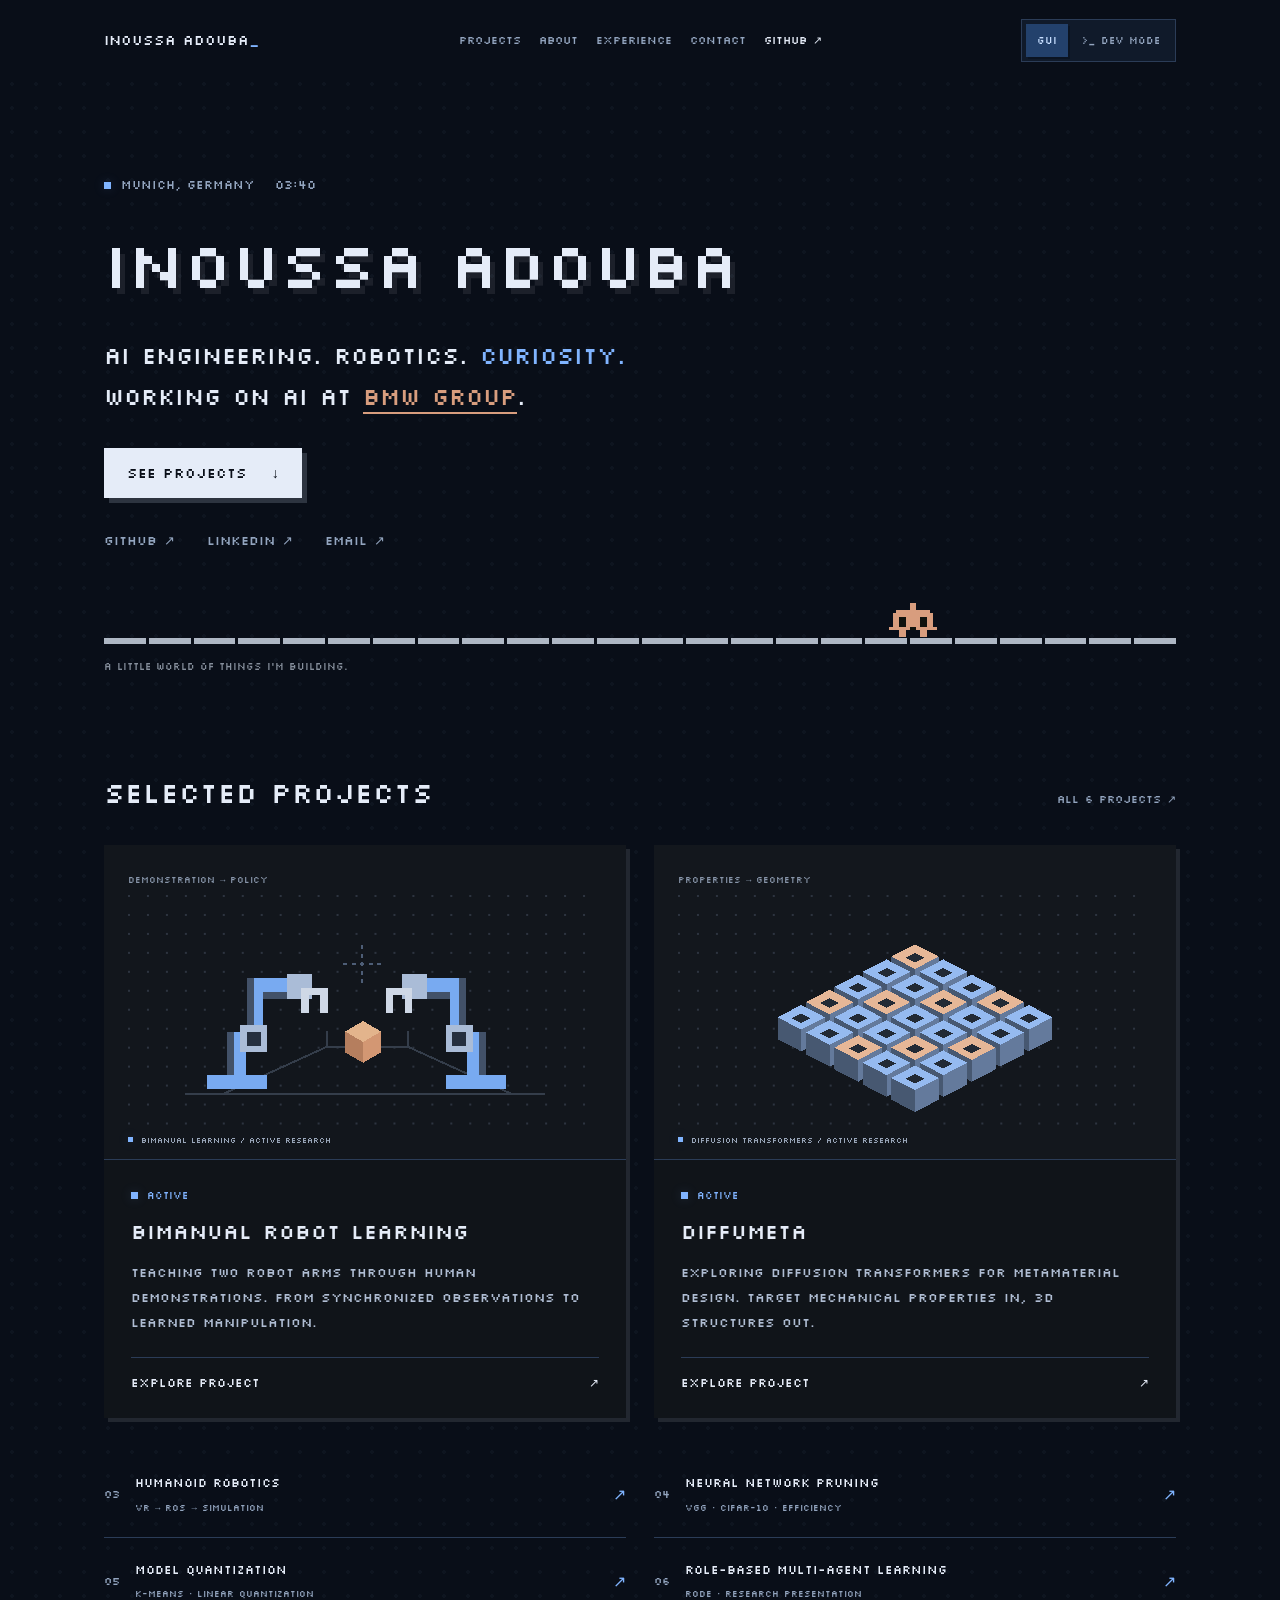
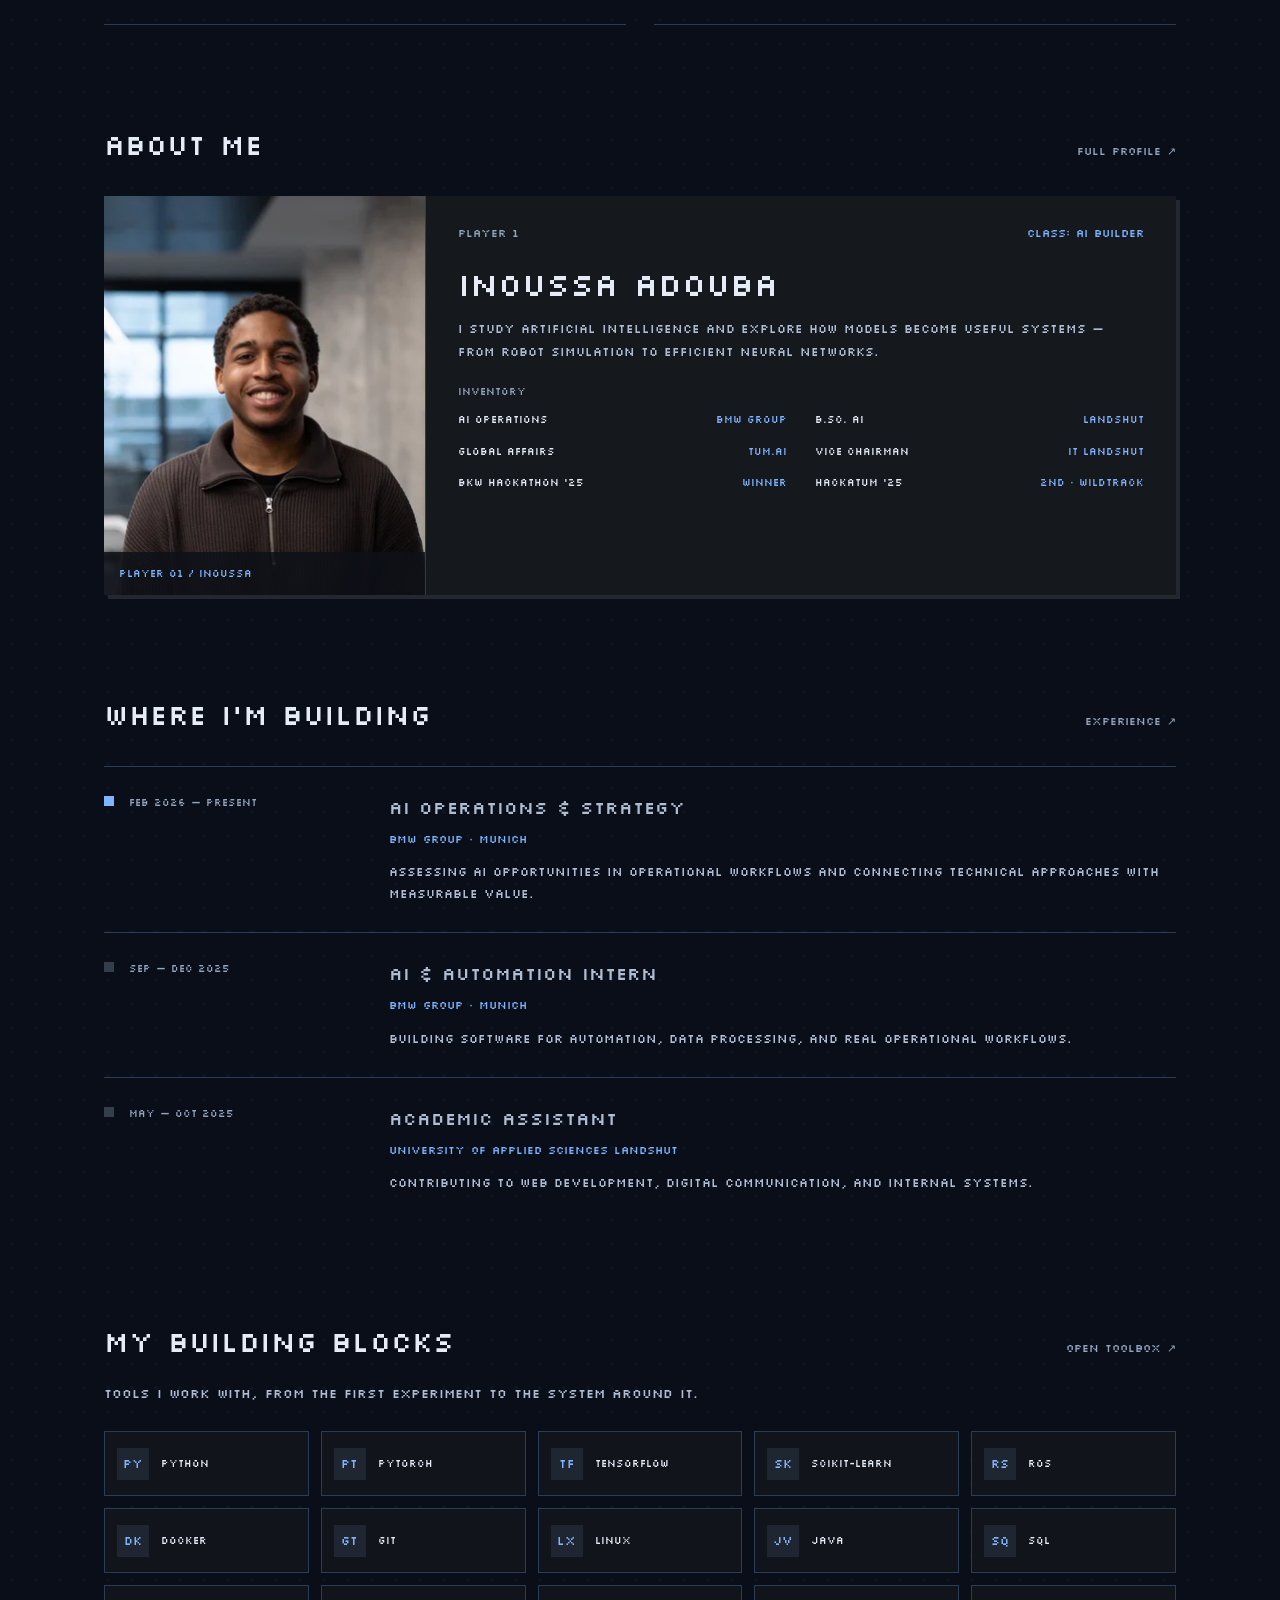
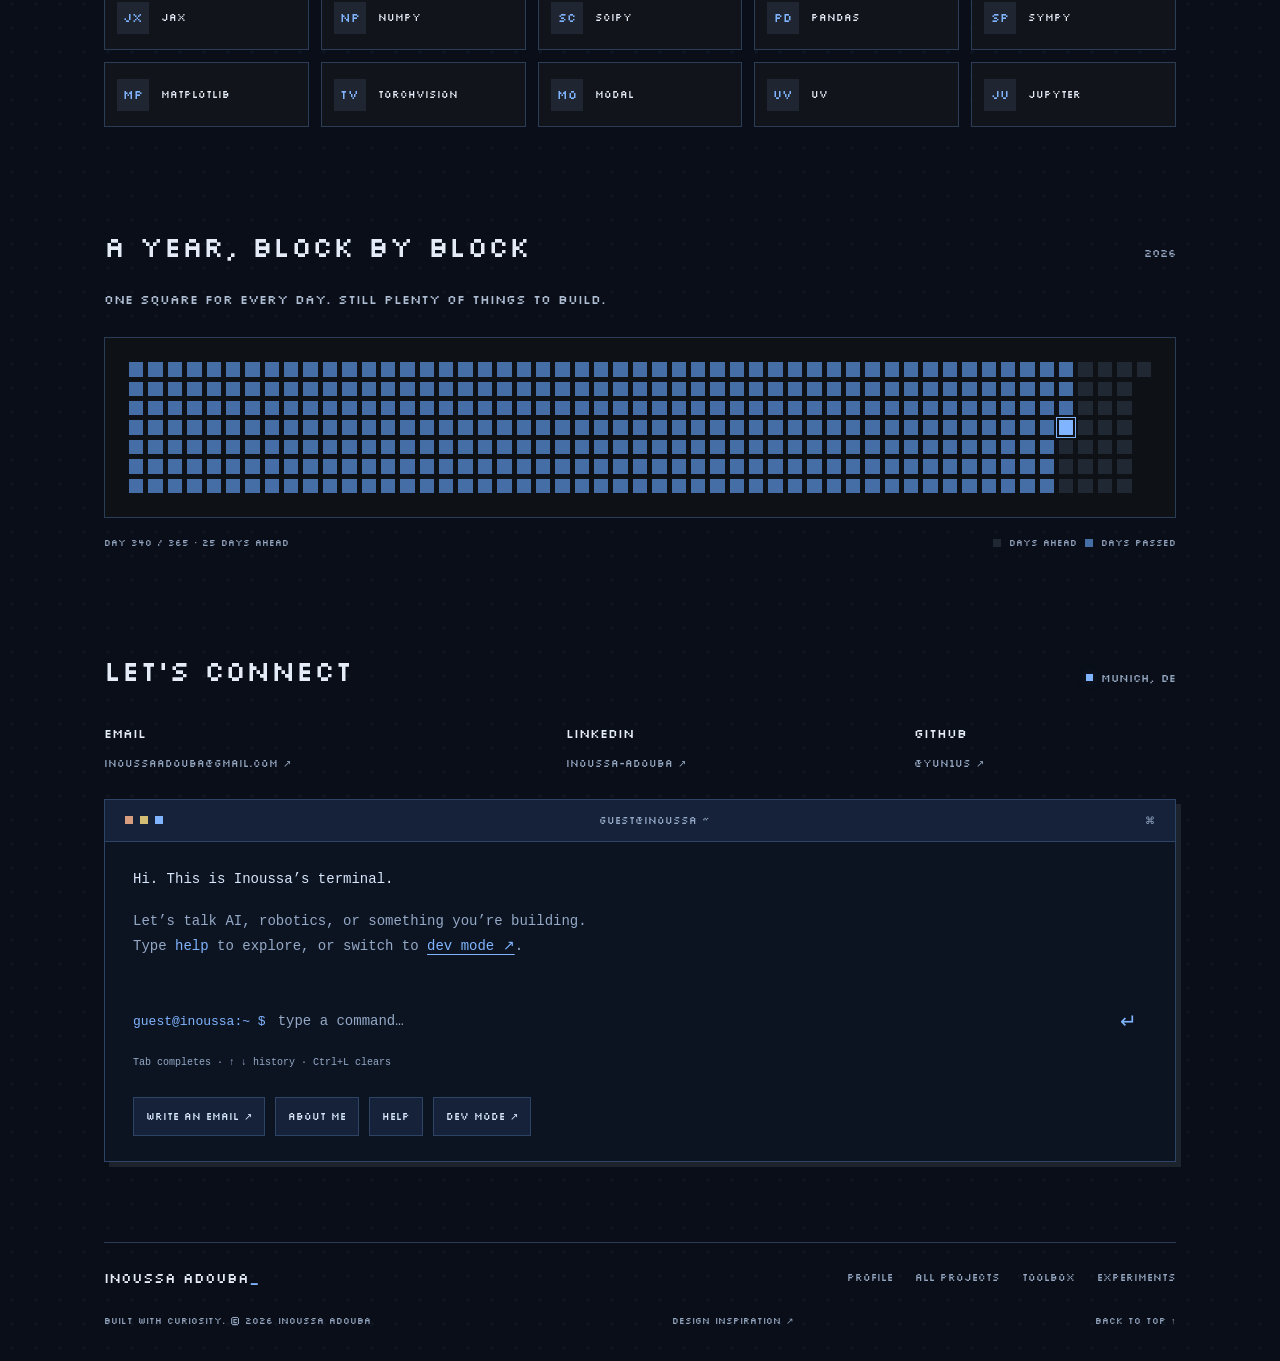
==== commit 53136efd: "deploy: update portfolio site" ====
--- a/index.html
+++ b/index.html
@@ -1,14 +1,4 @@
 <!DOCTYPE html><html lang="en"><head><meta charset="UTF-8"><meta name="viewport" content="width=device-width"><meta name="description" content="Inoussa Adouba — artificial intelligence, robotics, and applied machine learning."><meta name="theme-color" content="#090e18"><script>
       try { document.documentElement.dataset.siteMode = localStorage.getItem('portfolio-mode') === 'dev' ? 'dev' : 'gui'; }
       catch { document.documentElement.dataset.siteMode = 'gui'; }
-    </script><link rel="canonical" href="https://yun1us.github.io/"><meta property="og:title" content="Inoussa Adouba | AI, Robotics &amp; Applied Machine Learning"><meta property="og:description" content="Inoussa Adouba — artificial intelligence, robotics, and applied machine learning."><meta property="og:type" content="website"><meta property="og:url" content="https://yun1us.github.io/"><meta property="og:image" content="https://yun1us.github.io/og.png"><meta property="og:image:alt" content="Inoussa Adouba — AI engineering, robotics, and applied machine learning"><meta name="twitter:card" content="summary_large_image"><meta name="twitter:title" content="Inoussa Adouba | AI, Robotics &amp; Applied Machine Learning"><meta name="twitter:description" content="Inoussa Adouba — artificial intelligence, robotics, and applied machine learning."><meta name="twitter:image" content="https://yun1us.github.io/og.png"><link rel="icon" href="/favicon.svg" type="image/svg+xml"><link rel="preload" href="/fonts/silkscreen.ttf" as="font" type="font/ttf" crossorigin><style>@font-face{font-family:Silkscreen;src:url("/fonts/silkscreen.ttf") format("truetype");font-weight:400;font-style:normal;font-display:swap;}</style><title>Inoussa Adouba | AI, Robotics &amp; Applied Machine Learning</title><link rel="stylesheet" href="/_astro/BaseLayout.Dx1vEfdc.css"></head><body class="pixel-site"><a class="skip-link" href="#main-content">Skip to content</a><header class="pixel-header"><div class="pixel-container pixel-header-inner"><a class="pixel-brand" href="/">Inoussa Adouba<span aria-hidden="true">_</span></a><nav class="pixel-desktop-nav" aria-label="Primary navigation"><a href="/#projects">Projects</a><a href="/#about">About</a><a href="/#experience">Experience</a><a href="/#contact">Contact</a><a href="https://github.com/Yun1us" target="_blank" rel="noreferrer">GitHub ↗</a></nav><div class="mode-switch" role="group" aria-label="Website mode"><button type="button" data-set-mode="gui" aria-pressed="true">GUI</button><button type="button" data-set-mode="dev" aria-pressed="false"><span aria-hidden="true">&gt;_</span> Dev mode</button></div><details class="pixel-mobile-menu"><summary>Menu <span aria-hidden="true">+</span></summary><nav aria-label="Mobile navigation"><a href="/#projects">Projects</a><a href="/#about">About</a><a href="/#experience">Experience</a><a href="/#contact">Contact</a><a href="/toolbox/">Toolbox</a><a href="https://github.com/Yun1us" target="_blank" rel="noreferrer">GitHub ↗</a></nav></details></div></header><main id="main-content"><div data-gui-view><div class="pixel-container pixel-home"><section class="pixel-hero" aria-labelledby="hero-title"><p class="hero-eyebrow"><span class="live-pixel"></span> Munich, Germany <span class="hero-clock" data-pixel-clock></span></p><h1 id="hero-title" aria-label="Inoussa Adouba"><span class="hero-word" aria-hidden="true"><span class="build-letter" style="--letter:0">I</span><span class="build-letter" style="--letter:1">n</span><span class="build-letter" style="--letter:2">o</span><span class="build-letter" style="--letter:3">u</span><span class="build-letter" style="--letter:4">s</span><span class="build-letter" style="--letter:5">s</span><span class="build-letter" style="--letter:6">a</span></span><span class="hero-word" aria-hidden="true"><span class="build-letter" style="--letter:0">A</span><span class="build-letter" style="--letter:1">d</span><span class="build-letter" style="--letter:2">o</span><span class="build-letter" style="--letter:3">u</span><span class="build-letter" style="--letter:4">b</span><span class="build-letter" style="--letter:5">a</span></span></h1><p class="pixel-hero-copy">AI engineering. Robotics. <span class="accent-text">Curiosity.</span><br>Working on AI at <a class="peach-text" href="/experience/">BMW Group</a>.</p><a class="pixel-button" href="#projects">See projects <span aria-hidden="true">↓</span></a><div class="hero-socials"><a href="https://github.com/Yun1us" target="_blank" rel="noreferrer">GitHub ↗</a><a href="https://www.linkedin.com/in/inoussa-adouba/" target="_blank" rel="noreferrer">LinkedIn ↗</a><a href="mailto:inoussaadouba@gmail.com">Email ↗</a></div><div class="construction-line"><button class="pixel-bot" type="button" data-bot aria-label="Say hello to the robot"><span class="bot-message" data-bot-message role="status"></span><svg viewBox="0 0 14 10" aria-hidden="true" shape-rendering="crispEdges"><path d="M6 0H8V2H12V3H13V7H14V8H11V10H9V8H5V10H3V8H0V7H1V3H2V2H6Z" fill="currentColor"></path><path d="M3 4H5V7H3ZM9 4H11V7H9Z" fill="#10120e"></path><path d="M6 7H8V8H6Z" fill="#10120e"></path></svg></button><div class="floor-blocks" aria-hidden="true"><i style="--block:0"></i><i style="--block:1"></i><i style="--block:2"></i><i style="--block:3"></i><i style="--block:4"></i><i style="--block:5"></i><i style="--block:6"></i><i style="--block:7"></i><i style="--block:8"></i><i style="--block:9"></i><i style="--block:10"></i><i style="--block:11"></i><i style="--block:12"></i><i style="--block:13"></i><i style="--block:14"></i><i style="--block:15"></i><i style="--block:16"></i><i style="--block:17"></i><i style="--block:18"></i><i style="--block:19"></i><i style="--block:20"></i><i style="--block:21"></i><i style="--block:22"></i><i style="--block:23"></i></div><span class="floor-caption">A little world of things I’m building.</span><button class="intro-skip" type="button" data-skip-intro hidden>Skip intro <kbd>Esc</kbd></button></div></section><section class="pixel-section" id="projects" aria-labelledby="projects-title"><header class="pixel-section-heading"><h2 id="projects-title">Selected projects</h2><a href="/projects/">All 6 projects ↗</a></header><div class="pixel-project-grid"><article class="pixel-project-card"><a class="scene-link" href="/projects/bimanual-robot-learning/" aria-label="Explore Bimanual robot learning"><div class="pixel-scene pixel-scene-robot" aria-hidden="true"><span class="scene-label">DEMONSTRATION → POLICY</span><svg viewBox="0 0 500 245" fill="none" shape-rendering="crispEdges"><defs><pattern id="grid-robot" width="20" height="20" patternUnits="userSpaceOnUse"><rect width="2" height="2" fill="#2d3440"></rect></pattern></defs><rect width="500" height="245" fill="url(#grid-robot)"></rect><path d="M60 210H440M100 210L210 160H295L405 210M210 160V143M295 160V143" stroke="#343d4a" stroke-width="2"></path><g class="robot-arm arm-left"><path d="M104 193V145H125V88H183V102H142V161H124V193" fill="#78aaf1"></path><path d="M104 193V145H112V193M125 145V88H133V145M142 102H183V110H142" fill="#425168"></path><rect x="118" y="137" width="29" height="29" fill="#aabcd7"></rect><rect x="125" y="144" width="15" height="15" fill="#252f3f"></rect><rect x="168" y="83" width="26" height="27" fill="#aabcd7"></rect><path d="M183 98H211V125H203V106H191V125H183" fill="#cfd8e6"></path><rect x="83" y="190" width="64" height="15" fill="#78aaf1"></rect></g><g class="robot-arm arm-right"><path d="M378 193V145H357V88H299V102H340V161H358V193" fill="#78aaf1"></path><path d="M370 193V145H378V193M349 145V88H357V145M299 102H340V110H299" fill="#425168"></path><rect x="335" y="137" width="29" height="29" fill="#aabcd7"></rect><rect x="342" y="144" width="15" height="15" fill="#252f3f"></rect><rect x="289" y="83" width="26" height="27" fill="#aabcd7"></rect><path d="M272 98H300V125H292V106H280V125H272" fill="#cfd8e6"></path><rect x="335" y="190" width="64" height="15" fill="#78aaf1"></rect></g><g class="learning-block"><path d="M229 144L248 133L267 144L248 155Z" fill="#e3b48c"></path><path d="M229 144V166L248 177V155Z" fill="#b57e5e"></path><path d="M248 155L267 144V166L248 177Z" fill="#d39773"></path></g><path d="M227 73H267M247 53V93" stroke="#4d5d76" stroke-width="2" stroke-dasharray="4 5"></path></svg><span class="scene-footer"><span class="live-pixel"></span>BIMANUAL LEARNING / ACTIVE RESEARCH</span></div></a><div class="pixel-project-copy"><p class="pixel-kicker"><span class="live-pixel"></span>Active</p><h3><a href="/projects/bimanual-robot-learning/">Bimanual robot learning</a></h3><p>Teaching two robot arms through human demonstrations. From synchronized observations to learned manipulation.</p><a class="pixel-text-link" href="/projects/bimanual-robot-learning/">Explore project <span>↗</span></a></div></article><article class="pixel-project-card"><a class="scene-link" href="/projects/diffumeta-project/" aria-label="Explore DiffuMeta"><div class="pixel-scene pixel-scene-lattice" aria-hidden="true"><span class="scene-label">PROPERTIES → GEOMETRY</span><svg viewBox="0 0 500 245" fill="none" shape-rendering="crispEdges"><defs><pattern id="grid-lattice" width="20" height="20" patternUnits="userSpaceOnUse"><rect width="2" height="2" fill="#2d3440"></rect></pattern></defs><rect width="500" height="245" fill="url(#grid-lattice)"></rect><g class="lattice-blocks"><g style="--block-delay:0ms"><path d="M250 52l25 13 -25 13 -25 -13Z" fill="#e6b797"></path><path d="M225 65l25 13 v23 l-25 -13Z" fill="#475871"></path><path d="M250 78l25 -13 v23 l-25 13Z" fill="#647a9c"></path><path d="M240 66l10 -5 10 5 -10 5Z" fill="#222a35"></path></g><g style="--block-delay:90ms"><path d="M280 68l25 13 -25 13 -25 -13Z" fill="#95baf0"></path><path d="M255 81l25 13 v23 l-25 -13Z" fill="#475871"></path><path d="M280 94l25 -13 v23 l-25 13Z" fill="#647a9c"></path><path d="M270 82l10 -5 10 5 -10 5Z" fill="#222a35"></path></g><g style="--block-delay:180ms"><path d="M310 84l25 13 -25 13 -25 -13Z" fill="#95baf0"></path><path d="M285 97l25 13 v23 l-25 -13Z" fill="#475871"></path><path d="M310 110l25 -13 v23 l-25 13Z" fill="#647a9c"></path><path d="M300 98l10 -5 10 5 -10 5Z" fill="#222a35"></path></g><g style="--block-delay:270ms"><path d="M340 100l25 13 -25 13 -25 -13Z" fill="#e6b797"></path><path d="M315 113l25 13 v23 l-25 -13Z" fill="#475871"></path><path d="M340 126l25 -13 v23 l-25 13Z" fill="#647a9c"></path><path d="M330 114l10 -5 10 5 -10 5Z" fill="#222a35"></path></g><g style="--block-delay:360ms"><path d="M370 116l25 13 -25 13 -25 -13Z" fill="#95baf0"></path><path d="M345 129l25 13 v23 l-25 -13Z" fill="#475871"></path><path d="M370 142l25 -13 v23 l-25 13Z" fill="#647a9c"></path><path d="M360 130l10 -5 10 5 -10 5Z" fill="#222a35"></path></g><g style="--block-delay:90ms"><path d="M220 68l25 13 -25 13 -25 -13Z" fill="#95baf0"></path><path d="M195 81l25 13 v23 l-25 -13Z" fill="#475871"></path><path d="M220 94l25 -13 v23 l-25 13Z" fill="#647a9c"></path><path d="M210 82l10 -5 10 5 -10 5Z" fill="#222a35"></path></g><g style="--block-delay:180ms"><path d="M250 84l25 13 -25 13 -25 -13Z" fill="#95baf0"></path><path d="M225 97l25 13 v23 l-25 -13Z" fill="#475871"></path><path d="M250 110l25 -13 v23 l-25 13Z" fill="#647a9c"></path><path d="M240 98l10 -5 10 5 -10 5Z" fill="#222a35"></path></g><g style="--block-delay:270ms"><path d="M280 100l25 13 -25 13 -25 -13Z" fill="#e6b797"></path><path d="M255 113l25 13 v23 l-25 -13Z" fill="#475871"></path><path d="M280 126l25 -13 v23 l-25 13Z" fill="#647a9c"></path><path d="M270 114l10 -5 10 5 -10 5Z" fill="#222a35"></path></g><g style="--block-delay:360ms"><path d="M310 116l25 13 -25 13 -25 -13Z" fill="#95baf0"></path><path d="M285 129l25 13 v23 l-25 -13Z" fill="#475871"></path><path d="M310 142l25 -13 v23 l-25 13Z" fill="#647a9c"></path><path d="M300 130l10 -5 10 5 -10 5Z" fill="#222a35"></path></g><g style="--block-delay:450ms"><path d="M340 132l25 13 -25 13 -25 -13Z" fill="#95baf0"></path><path d="M315 145l25 13 v23 l-25 -13Z" fill="#475871"></path><path d="M340 158l25 -13 v23 l-25 13Z" fill="#647a9c"></path><path d="M330 146l10 -5 10 5 -10 5Z" fill="#222a35"></path></g><g style="--block-delay:180ms"><path d="M190 84l25 13 -25 13 -25 -13Z" fill="#95baf0"></path><path d="M165 97l25 13 v23 l-25 -13Z" fill="#475871"></path><path d="M190 110l25 -13 v23 l-25 13Z" fill="#647a9c"></path><path d="M180 98l10 -5 10 5 -10 5Z" fill="#222a35"></path></g><g style="--block-delay:270ms"><path d="M220 100l25 13 -25 13 -25 -13Z" fill="#e6b797"></path><path d="M195 113l25 13 v23 l-25 -13Z" fill="#475871"></path><path d="M220 126l25 -13 v23 l-25 13Z" fill="#647a9c"></path><path d="M210 114l10 -5 10 5 -10 5Z" fill="#222a35"></path></g><g style="--block-delay:360ms"><path d="M250 116l25 13 -25 13 -25 -13Z" fill="#95baf0"></path><path d="M225 129l25 13 v23 l-25 -13Z" fill="#475871"></path><path d="M250 142l25 -13 v23 l-25 13Z" fill="#647a9c"></path><path d="M240 130l10 -5 10 5 -10 5Z" fill="#222a35"></path></g><g style="--block-delay:450ms"><path d="M280 132l25 13 -25 13 -25 -13Z" fill="#95baf0"></path><path d="M255 145l25 13 v23 l-25 -13Z" fill="#475871"></path><path d="M280 158l25 -13 v23 l-25 13Z" fill="#647a9c"></path><path d="M270 146l10 -5 10 5 -10 5Z" fill="#222a35"></path></g><g style="--block-delay:540ms"><path d="M310 148l25 13 -25 13 -25 -13Z" fill="#e6b797"></path><path d="M285 161l25 13 v23 l-25 -13Z" fill="#475871"></path><path d="M310 174l25 -13 v23 l-25 13Z" fill="#647a9c"></path><path d="M300 162l10 -5 10 5 -10 5Z" fill="#222a35"></path></g><g style="--block-delay:270ms"><path d="M160 100l25 13 -25 13 -25 -13Z" fill="#e6b797"></path><path d="M135 113l25 13 v23 l-25 -13Z" fill="#475871"></path><path d="M160 126l25 -13 v23 l-25 13Z" fill="#647a9c"></path><path d="M150 114l10 -5 10 5 -10 5Z" fill="#222a35"></path></g><g style="--block-delay:360ms"><path d="M190 116l25 13 -25 13 -25 -13Z" fill="#95baf0"></path><path d="M165 129l25 13 v23 l-25 -13Z" fill="#475871"></path><path d="M190 142l25 -13 v23 l-25 13Z" fill="#647a9c"></path><path d="M180 130l10 -5 10 5 -10 5Z" fill="#222a35"></path></g><g style="--block-delay:450ms"><path d="M220 132l25 13 -25 13 -25 -13Z" fill="#95baf0"></path><path d="M195 145l25 13 v23 l-25 -13Z" fill="#475871"></path><path d="M220 158l25 -13 v23 l-25 13Z" fill="#647a9c"></path><path d="M210 146l10 -5 10 5 -10 5Z" fill="#222a35"></path></g><g style="--block-delay:540ms"><path d="M250 148l25 13 -25 13 -25 -13Z" fill="#e6b797"></path><path d="M225 161l25 13 v23 l-25 -13Z" fill="#475871"></path><path d="M250 174l25 -13 v23 l-25 13Z" fill="#647a9c"></path><path d="M240 162l10 -5 10 5 -10 5Z" fill="#222a35"></path></g><g style="--block-delay:630ms"><path d="M280 164l25 13 -25 13 -25 -13Z" fill="#95baf0"></path><path d="M255 177l25 13 v23 l-25 -13Z" fill="#475871"></path><path d="M280 190l25 -13 v23 l-25 13Z" fill="#647a9c"></path><path d="M270 178l10 -5 10 5 -10 5Z" fill="#222a35"></path></g><g style="--block-delay:360ms"><path d="M130 116l25 13 -25 13 -25 -13Z" fill="#95baf0"></path><path d="M105 129l25 13 v23 l-25 -13Z" fill="#475871"></path><path d="M130 142l25 -13 v23 l-25 13Z" fill="#647a9c"></path><path d="M120 130l10 -5 10 5 -10 5Z" fill="#222a35"></path></g><g style="--block-delay:450ms"><path d="M160 132l25 13 -25 13 -25 -13Z" fill="#95baf0"></path><path d="M135 145l25 13 v23 l-25 -13Z" fill="#475871"></path><path d="M160 158l25 -13 v23 l-25 13Z" fill="#647a9c"></path><path d="M150 146l10 -5 10 5 -10 5Z" fill="#222a35"></path></g><g style="--block-delay:540ms"><path d="M190 148l25 13 -25 13 -25 -13Z" fill="#e6b797"></path><path d="M165 161l25 13 v23 l-25 -13Z" fill="#475871"></path><path d="M190 174l25 -13 v23 l-25 13Z" fill="#647a9c"></path><path d="M180 162l10 -5 10 5 -10 5Z" fill="#222a35"></path></g><g style="--block-delay:630ms"><path d="M220 164l25 13 -25 13 -25 -13Z" fill="#95baf0"></path><path d="M195 177l25 13 v23 l-25 -13Z" fill="#475871"></path><path d="M220 190l25 -13 v23 l-25 13Z" fill="#647a9c"></path><path d="M210 178l10 -5 10 5 -10 5Z" fill="#222a35"></path></g><g style="--block-delay:720ms"><path d="M250 180l25 13 -25 13 -25 -13Z" fill="#95baf0"></path><path d="M225 193l25 13 v23 l-25 -13Z" fill="#475871"></path><path d="M250 206l25 -13 v23 l-25 13Z" fill="#647a9c"></path><path d="M240 194l10 -5 10 5 -10 5Z" fill="#222a35"></path></g></g></svg><span class="scene-footer"><span class="live-pixel"></span>DIFFUSION TRANSFORMERS / ACTIVE RESEARCH</span></div></a><div class="pixel-project-copy"><p class="pixel-kicker"><span class="live-pixel"></span>Active</p><h3><a href="/projects/diffumeta-project/">DiffuMeta</a></h3><p>Exploring diffusion transformers for metamaterial design. Target mechanical properties in, 3D structures out.</p><a class="pixel-text-link" href="/projects/diffumeta-project/">Explore project <span>↗</span></a></div></article></div><div class="pixel-other-projects"><a href="/projects/humanoid-robotics-bmw/"><span class="project-row-number">03</span><span><strong>Humanoid robotics</strong><small>VR → ROS → simulation</small></span><span aria-hidden="true">↗</span></a><a href="/projects/ml3-prak01-ino/"><span class="project-row-number">04</span><span><strong>Neural network pruning</strong><small>VGG · CIFAR-10 · efficiency</small></span><span aria-hidden="true">↗</span></a><a href="/projects/ml3-prak03-ino/"><span class="project-row-number">05</span><span><strong>Model quantization</strong><small>K-means · linear quantization</small></span><span aria-hidden="true">↗</span></a><a href="/projects/seminar-project/"><span class="project-row-number">06</span><span><strong>Role-based multi-agent learning</strong><small>RODE · research presentation</small></span><span aria-hidden="true">↗</span></a></div></section><section class="pixel-section" id="about" aria-labelledby="about-title"><header class="pixel-section-heading"><h2 id="about-title">About me</h2><a href="/profile/">Full profile ↗</a></header><div class="player-card"><div class="player-portrait"><img src="/_astro/inoussa-adouba.CsXf9BYN_1sa3BU.webp" srcset="/_astro/inoussa-adouba.CsXf9BYN_ZnXy4N.webp 320w, /_astro/inoussa-adouba.CsXf9BYN_2imYpf.webp 640w, /_astro/inoussa-adouba.CsXf9BYN_ZsY3an.webp 960w" alt="Portrait of Inoussa Adouba" sizes="(max-width: 650px) calc(100vw - 40px), 322px" loading="lazy" decoding="async" width="800" height="995"><span>Player 01 / Inoussa</span></div><div class="player-details"><div class="player-topline"><span>Player 1</span><span class="accent-text">Class: AI builder</span></div><h3>Inoussa Adouba</h3><p class="player-bio">I study Artificial Intelligence and explore how models become useful systems — from robot simulation to efficient neural networks.</p><p class="inventory-label">Inventory</p><dl class="player-inventory"><div><dt>AI Operations</dt><dd>BMW Group</dd></div><div><dt>B.Sc. AI</dt><dd>Landshut</dd></div><div><dt>Global Affairs</dt><dd>TUM.ai</dd></div><div><dt>Vice Chairman</dt><dd>IT Landshut</dd></div><div><dt>BKW Hackathon ’25</dt><dd>Winner</dd></div><div><dt>hackaTUM ’25</dt><dd>2nd · Wildtrack</dd></div></dl></div></div></section><section class="pixel-section" id="experience" aria-labelledby="experience-title"><header class="pixel-section-heading"><h2 id="experience-title">Where I’m building</h2><a href="/experience/">Experience ↗</a></header><ol class="pixel-experience"><li><div class="experience-date"><span class="experience-block is-current" aria-hidden="true"></span><span>Feb 2026 — Present</span></div><div><h3>AI Operations &amp; Strategy</h3><p class="experience-company">BMW Group · Munich</p><p>Assessing AI opportunities in operational workflows and connecting technical approaches with measurable value.</p></div></li><li><div class="experience-date"><span class="experience-block" aria-hidden="true"></span><span>Sep — Dec 2025</span></div><div><h3>AI &amp; Automation Intern</h3><p class="experience-company">BMW Group · Munich</p><p>Building software for automation, data processing, and real operational workflows.</p></div></li><li><div class="experience-date"><span class="experience-block" aria-hidden="true"></span><span>May — Oct 2025</span></div><div><h3>Academic Assistant</h3><p class="experience-company">University of Applied Sciences Landshut</p><p>Contributing to web development, digital communication, and internal systems.</p></div></li></ol></section><section class="pixel-section" aria-labelledby="toolbox-title"><header class="pixel-section-heading"><h2 id="toolbox-title">My building blocks</h2><a href="/toolbox/">Open toolbox ↗</a></header><p class="section-intro">Tools I work with, from the first experiment to the system around it.</p><div class="pixel-tools"><a href="/toolbox/"><span aria-hidden="true">Py</span>Python</a><a href="/toolbox/"><span aria-hidden="true">Pt</span>PyTorch</a><a href="/toolbox/"><span aria-hidden="true">Tf</span>TensorFlow</a><a href="/toolbox/"><span aria-hidden="true">Sk</span>scikit-learn</a><a href="/toolbox/"><span aria-hidden="true">Rs</span>ROS</a><a href="/toolbox/"><span aria-hidden="true">Dk</span>Docker</a><a href="/toolbox/"><span aria-hidden="true">Gt</span>Git</a><a href="/toolbox/"><span aria-hidden="true">Lx</span>Linux</a><a href="/toolbox/"><span aria-hidden="true">Jv</span>Java</a><a href="/toolbox/"><span aria-hidden="true">Sq</span>SQL</a><a href="/toolbox/"><span aria-hidden="true">Jx</span>JAX</a><a href="/toolbox/"><span aria-hidden="true">Np</span>NumPy</a><a href="/toolbox/"><span aria-hidden="true">Sc</span>SciPy</a><a href="/toolbox/"><span aria-hidden="true">Pd</span>pandas</a><a href="/toolbox/"><span aria-hidden="true">Sp</span>SymPy</a><a href="/toolbox/"><span aria-hidden="true">Mp</span>Matplotlib</a><a href="/toolbox/"><span aria-hidden="true">Tv</span>Torchvision</a><a href="/toolbox/"><span aria-hidden="true">Mo</span>Modal</a><a href="/toolbox/"><span aria-hidden="true">Uv</span>uv</a><a href="/toolbox/"><span aria-hidden="true">Ju</span>Jupyter</a></div></section><section class="pixel-section year-section" aria-labelledby="year-title"><header class="pixel-section-heading"><h2 id="year-title">A year, block by block</h2><span data-year-label></span></header><p class="section-intro">One square for every day. Still plenty of things to build.</p><div class="year-blocks" data-year-blocks role="img" aria-label="Calendar showing elapsed days this year"></div><div class="year-legend"><span data-year-summary>Each day is a building block.</span><span><i></i> Days ahead <i class="elapsed"></i> Days passed</span></div></section><section class="pixel-section" id="contact" aria-labelledby="contact-title"><header class="pixel-section-heading"><h2 id="contact-title">Let’s connect</h2><span class="contact-location"><span class="live-pixel"></span> Munich, DE</span></header><div class="pixel-contact-links"><a href="mailto:inoussaadouba@gmail.com">Email <span>inoussaadouba@gmail.com ↗</span></a><a href="https://www.linkedin.com/in/inoussa-adouba/" target="_blank" rel="noreferrer">LinkedIn <span>inoussa-adouba ↗</span></a><a href="https://github.com/Yun1us" target="_blank" rel="noreferrer">GitHub <span>@Yun1us ↗</span></a></div><div class="pixel-terminal" data-terminal><div class="terminal-title"><span class="terminal-lights" aria-hidden="true"><i></i><i></i><i></i></span><span>guest@inoussa ~</span><span class="terminal-readonly">⌘</span></div><div class="terminal-body"><div class="terminal-output" data-terminal-output role="log" aria-label="Contact terminal output" aria-live="polite" aria-relevant="additions" tabindex="0"><p>Hi. This is Inoussa’s terminal.</p><p class="terminal-muted">Let’s talk AI, robotics, or something you’re building.<br>Type <span class="accent-text">help</span> to explore, or switch to <button class="terminal-inline-mode" data-set-mode="dev" type="button">dev mode ↗</button>.</p></div><form data-terminal-form class="terminal-form"><label for="terminal-command">guest@inoussa:<span data-terminal-path>~</span> $</label><input id="terminal-command" data-terminal-input name="command" autocomplete="off" autocapitalize="off" spellcheck="false" placeholder="type a command…" aria-label="Terminal command" aria-describedby="terminal-command-hint" maxlength="500"><button type="submit" aria-label="Run command">↵</button></form><p class="terminal-keyboard-hint" id="terminal-command-hint">Tab completes · ↑ ↓ history · Ctrl+L clears</p></div><div class="terminal-actions"><a href="mailto:inoussaadouba@gmail.com">Write an email ↗</a><button type="button" data-command="about">About me</button><button type="button" data-command="help">Help</button><button type="button" data-set-mode="dev">Dev mode ↗</button></div></div></section></div></div><section class="dev-view pixel-container" data-dev-view aria-labelledby="dev-title"><div class="dev-view-heading"><div><p class="pixel-kicker">A different way to explore</p><h1 id="dev-title">The portfolio, as a terminal.</h1></div><span class="dev-directory" data-dev-directory>~</span></div><div class="pixel-terminal dev-terminal" data-terminal><div class="terminal-title"><span class="terminal-lights" aria-hidden="true"><i></i><i></i><i></i></span><span>inoussa / dev mode</span><span class="terminal-readonly">portfolio.sh</span></div><div class="terminal-body"><div class="terminal-output" data-terminal-output role="log" aria-label="Dev terminal output" aria-live="polite" aria-relevant="additions" tabindex="0"><p class="terminal-welcome">INOS / portfolio shell</p><p>Welcome to Inoussa’s corner of the internet.</p><p class="terminal-muted">Explore the portfolio as a filesystem.<br>Start with <span class="accent-text">ls</span>, or try <span class="accent-text">cd projects</span>.<br><span class="accent-text">help</span> lists commands. <span class="accent-text">exit</span> returns to the site.</p></div><form data-terminal-form class="terminal-form"><label for="dev-command">guest@inoussa:<span data-terminal-path>~</span> $</label><input id="dev-command" data-terminal-input name="command" autocomplete="off" autocapitalize="off" spellcheck="false" placeholder="type a command…" aria-label="Dev terminal command" aria-describedby="dev-command-hint" maxlength="500"><button type="submit" aria-label="Run dev command">↵</button></form><p class="terminal-keyboard-hint" id="dev-command-hint">Tab completes · ↑ ↓ history · Ctrl+L clears · exit returns to GUI</p></div><div class="terminal-actions"><button type="button" data-command="ls">ls</button><button type="button" data-command="cd ..">cd ..</button><button type="button" data-command="tree">tree</button><button type="button" data-command="help">help</button><button type="button" data-command="exit">exit ↗</button></div></div><p class="dev-view-note">Try <button type="button" data-dev-example="cd projects">cd projects</button>, then <button type="button" data-dev-example="ls">ls</button>. Use <code>open &lt;file&gt;</code> to view it in the GUI.</p></section></main><script type="application/json" data-portfolio-files>[{"path":"/","description":"Inoussa Adouba — AI engineering, robotics, and applied machine learning.","href":"/"},{"path":"/projects","description":"Research, implementations, and presentations. Use cat \u003cproject> to read one.","href":"/projects/"},{"path":"/experience","description":"Industry and university experience.","href":"/experience/"},{"path":"/education","description":"What I’m studying.","href":"/profile/"},{"path":"/community","description":"Leadership, partnerships, and hackathons.","href":"/profile/"},{"path":"/toolbox","description":"Tools I have used across coursework, industry, and personal projects.","href":"/toolbox/"},{"path":"/experiments","description":"Smaller projects and foundational AI work.","href":"/additional-work/"},{"path":"/README.md","content":"Welcome to Inoussa’s portfolio.\n\nTry this:\n  ls\n  cd projects\n  ls\n  cat bimanual-robot-learning\n  open bimanual-robot-learning\n\nTab completes commands and paths. ↑ / ↓ recall history.\nhelp lists commands; man \u003ccommand> explains one.\nexit returns to the GUI.\n\nThis is a virtual filesystem of the public portfolio. All files are read-only.","href":"/","description":"Start here"},{"path":"/about","content":"Inoussa Adouba\nAI engineering · robotics · applied machine learning\nMunich, Germany\n\nI study Artificial Intelligence at the University of Applied Sciences Landshut and work in AI Operations and Strategy at BMW Group.\n\nMy work spans robot simulation, efficient neural networks, generative design, and intelligent automation. Through TUM.ai, I support international partnerships and student makeathons.","href":"/profile/","description":"Profile and approach"},{"path":"/contact","content":"Let’s talk about AI, robotics, and engineering.\n\nEmail: inoussaadouba@gmail.com\nLinkedIn: https://www.linkedin.com/in/inoussa-adouba/\nGitHub: https://github.com/Yun1us\nLocation: Munich, Germany\n\nUse email, linkedin, or github for a clickable link.","href":"/#contact","description":"Email and social links"},{"path":"/experience/bmw-ai-operations","content":"AI Operations and Strategy | Technology\nBMW Group · Munich\nFebruary 2026 — Present\n\nI identify and assess AI opportunities in operational workflows, then help align technical approaches with measurable value and scalable implementation.","href":"/experience/","description":"Current role at BMW Group"},{"path":"/experience/bmw-automation","content":"AI & Automation Intern\nBMW Group · Munich\nSeptember — December 2025\n\nI built software-based solutions for automation, data processing, and real operational workflows.","href":"/experience/","description":"AI and automation internship"},{"path":"/experience/academic-assistant","content":"Academic Assistant\nUniversity of Applied Sciences Landshut\nMay — October 2025\n\nI improved digital content and internal systems while contributing to web development and digital communication.","href":"/experience/","description":"University digital systems"},{"path":"/education/artificial-intelligence","content":"B.Sc. Artificial Intelligence\nUniversity of Applied Sciences Landshut\n2023 — 2027 (expected)\n\nFocus: artificial intelligence, robotics, and applied machine learning.","href":"/profile/","description":"B.Sc. AI · expected 2027"},{"path":"/community/tum-ai","content":"TUM.ai\nGlobal Affairs & Makeathon Team\n2025 — Present\n\nSupporting international partnerships and student makeathons.","href":"/profile/","description":"Global Affairs and Makeathon Team"},{"path":"/community/it-landshut","content":"Innovation & Technology Landshut e.V.\nVice Chairman\n2024 — Present","href":"/profile/","description":"Vice Chairman"},{"path":"/community/awards","content":"Winner — TUM.ai × BKW Engineering Hackathon 2025\n2nd place, Wildtrack — hackaTUM 2025","href":"/profile/","description":"Hackathon awards"},{"path":"/toolbox/ai-ml","content":"PyTorch\nJAX\nTensorFlow\nscikit-learn\nKeras\nTorchvision\nTransformers\nDiffusion transformers\nEmbeddings\nModel evaluation","href":"/toolbox/","description":"AI & Machine Learning"},{"path":"/toolbox/engineering","content":"Python\nJava\nGit\nDocker\nLinux\nROS\nVR teleoperation\nRobot simulation","href":"/toolbox/","description":"Engineering & Robotics"},{"path":"/toolbox/data-systems","content":"SQL\nNoSQL\nData pipelines\nPreprocessing\nDataset auditing\nTraining workflows\nMCP","href":"/toolbox/","description":"Data & Systems"},{"path":"/toolbox/scientific-computing","content":"NumPy\nSciPy\npandas\nSymPy\nMatplotlib\nscikit-image","href":"/toolbox/","description":"Scientific Computing"},{"path":"/toolbox/compute-workflow","content":"Modal\nuv\nJupyter\nGPU training\nMultiprocessing","href":"/toolbox/","description":"Compute & Workflow"},{"path":"/toolbox/model-efficiency","content":"Fine-grained pruning\nChannel pruning\nK-means quantization\nLinear quantization\nfast-pytorch-kmeans\ntorchprofile","href":"/toolbox/","description":"Model Efficiency"},{"path":"/experiments/gpt2-transformer","content":"GPT-2 Style Transformer\n\nBuilt a transformer in PyTorch with a custom data pipeline, tokenizer, multi-head attention, and training loop to understand the model stack end to end.","href":"/additional-work/","description":"Transformer from the ground up"},{"path":"/experiments/gendesign","content":"GenDesign\n\nCreated a hackathon prototype combining physics-based modelling, machine learning, and 3D visualisation for AI-assisted beam optimisation.","href":"/additional-work/","description":"AI-assisted beam optimisation"},{"path":"/experiments/language-representations","content":"Language Representation Lab\n\nImplemented Skip-Gram, CBOW, and N-gram representations and applied them to text classification tasks.","href":"/additional-work/","description":"Word representations and classification"},{"path":"/projects/bimanual-robot-learning","description":"Bimanual Robot Learning for Demonstration-Based Manipulation","href":"/projects/bimanual-robot-learning/","date":"2026-07-31","content":"Bimanual Robot Learning for Demonstration-Based Manipulation\nStatus: Active\nDate: July 31, 2026 — Present\nTools: Robotics, Imitation Learning, Bimanual Manipulation, Teleoperation, Simulation\n\n## Executive Summary\nThis active university team project explores how a bimanual robotic system can learn manipulation tasks from human demonstrations. The work combines human-guided data collection, synchronized visual and robot observations, supervised behavior cloning, and evaluation in simulation and on physical hardware. My current contribution focuses on system-level preparation and defining a reliable workflow for data collection, training, and evaluation.\n\n## Project Context & My Role\nTraditional robot programming often requires individual motions to be specified manually and can be difficult to adapt when objects or starting conditions change. This project investigates demonstration-based learning as an alternative: a person demonstrates a manipulation task and a task-specific policy learns from those examples.\n\nThe work is an active university research team project. My current responsibilities include technical preparation, analysis of the overall learning workflow, specification of the data pipeline, investigation of control and simulation requirements, and preparation for model integration. Implementation responsibilities will develop as the project progresses.\n\n## Technical Approach\nHuman-guided manipulation demonstrations will be recorded together with synchronized visual observations and robot-state information. The collected streams will be converted into aligned training episodes and used for supervised behavior cloning. Policies will then be evaluated in simulation and, when appropriate, on the physical system.\n\nDetailed architecture and implementation information will be added when it can be shared publicly.\n\n## Tech Stack / Tools\n- Python\n- PyTorch\n- Supervised behavior cloning\n- Robot simulation\n- Bimanual robot control\n- Multi-view visual observations\n- Synchronized data collection and evaluation tooling\n- Git\n\nAdditional technical information will be added soon.\n\n## Current Status\nThe project is in active early-stage development. The initial research direction and system-level workflow have been defined, while integration, data collection, model training, and evaluation remain in progress. It is an experimental research prototype and is not production-ready.\n\n## Key Achievements & Functionality\nDetailed achievements and implemented functionality will be added soon as the project progresses and the relevant information can be shared publicly.\n\n## Evaluation Plan\nThe project will evaluate learned manipulation behavior in controlled simulation and physical-system trials. Detailed evaluation criteria and results will be added when they are available for public release.\n\n## Next Steps\n- Continue the initial system integration.\n- Establish a reliable demonstration-recording workflow.\n- Collect and validate training episodes.\n- Train an initial supervised behavior-cloning baseline.\n- Evaluate the learned behavior under defined test conditions.\n\n## References & Contributing Sources\nSources and contributing research links will be added soon."},{"path":"/projects/diffumeta-project","description":"DiffuMeta: Generative Framework for Metamaterial Design","href":"/projects/diffumeta-project/","date":"2026-05-01","content":"DiffuMeta: Generative Framework for Metamaterial Design\nStatus: Active\nDate: May 1, 2026\nTools: generative modeling, diffusion transformers, metamaterials\n\n## Executive Summary\nDiffuMeta is a generative framework that integrates diffusion transformers with algebraic language representation to design 3D shell structures. It aims to generate novel structures with targeted mechanical properties, addressing the one-to-many mapping challenge by producing diverse solutions.\n\n## Tech Stack / Tools\n- Diffusion transformers\n- Algebraic language representation\n\n## Current Status\nActive development, focusing on experimental validation of fabricated structures to confirm the efficacy of the approach.\n\n## Key Achievements & Functionality\n- Developed a compact parameterization for 3D geometries using mathematical sentences.\n- Enabled simultaneous control over multiple mechanical objectives, including linear and nonlinear responses.\n- Validated the approach through experimental tests on 3D-printed shell structures."},{"path":"/projects/humanoid-robotics-bmw","description":"Humanoid Robotics Simulation with BMW Group","href":"/projects/humanoid-robotics-bmw/","date":"2026-07-09","content":"Humanoid Robotics Simulation with BMW Group\nStatus: Completed\nDate: 2026-07-09\nTools: Humanoid Robotics, ROS, VR Teleoperation, Simulation, Imitation Learning\n\n## Executive Summary\nAn interdisciplinary university project developed with BMW Group explored how humanoid robotics could support manufacturing tasks. The technical work focused on a VR-driven simulation architecture for intuitive robot teleoperation, demonstration capture, and a future imitation-learning workflow.\n\n## Tech Stack / Tools\n- ROS middleware\n- VR headset and controllers\n- Hand-tracking input\n- 3D robot simulation\n- Robot gripper and three-finger hand\n- Camera feedback pipeline\n- Imitation-learning workflow design\n\n## Current Status\nCompleted as a functional simulation and technical concept. The project delivered the core teleoperation, robot-control, visual-feedback, and setup infrastructure needed to demonstrate the approach, while identifying training-data scale and sim-to-real transfer as the next engineering challenges.\n\n## Key Achievements & Functionality\n- Designed a pipeline connecting VR input, teleoperation, ROS middleware, and a simulated humanoid robot.\n- Implemented control of the robot arms through VR controllers or hand recognition.\n- Integrated a simulated gripper and three-finger hand for manipulation experiments.\n- Returned the simulated camera view to the headset to close the operator feedback loop.\n- Consolidated startup and environment setup into a shared project structure for repeatable demonstrations.\n- Defined the path from recorded demonstrations to formatted training data and neural-network training.\n- Worked in a joint technical and business-studies team; the technical team owned the architecture, development environment, and simulation implementation while the business team translated the work into strategy and evaluation."},{"path":"/projects/ml3-prak01-ino","description":"Neural Network Pruning for VGG Models on CIFAR-10","href":"/projects/ml3-prak01-ino/","date":"2026-07-10","content":"Neural Network Pruning for VGG Models on CIFAR-10\nStatus: Completed\nDate: Summer semester 2026\nTools: neural networks, pruning, machine learning\n\n## Executive Summary\nThis project explores fine-grained and channel pruning techniques applied to VGG models trained on the CIFAR-10 dataset. The goal is to reduce model size and improve efficiency while maintaining accuracy. The work demonstrates effective pruning strategies and their impact on model performance.\n\n## Tech Stack / Tools\n- PyTorch\n- NumPy\n- CIFAR-10 dataset\n- Matplotlib\n\n## Current Status\nCompleted: The project successfully implemented and evaluated pruning techniques, achieving high sparsity with minimal accuracy loss.\n\n## Key Achievements & Functionality\n- Implemented fine-grained pruning, achieving high sparsity with minimal accuracy loss.\n- Developed channel pruning methods, resulting in approximately 50% reduction in MACs and 20% latency improvement.\n- Compared channel sorting methods to preserve accuracy before fine-tuning."},{"path":"/projects/ml3-prak03-ino","description":"Quantization Techniques for Neural Networks","href":"/projects/ml3-prak03-ino/","date":"2026-07-10","content":"Quantization Techniques for Neural Networks\nStatus: Active\nDate: Summer semester 2026\nTools: quantization, neural networks, deep learning\n\n## Executive Summary\nThis project explores various quantization techniques to reduce model size and improve inference speed for neural networks. It focuses on implementing k-means and linear quantization methods to compress a VGG model trained on CIFAR10.\n\n## Tech Stack / Tools\n- Python 3.11\n- PyTorch\n- fast-pytorch-kmeans\n- NumPy\n- Matplotlib\n- Torchvision\n\n## Current Status\nActive: The project is actively exploring quantization methods, with implementations for k-means and linear quantization completed.\n\n## Key Achievements & Functionality\n- Implemented k-means quantization using fast-pytorch-kmeans to cluster synapses and reduce model size.\n- Developed linear quantization methods to directly round floating-point values to quantized integers.\n- Achieved a reduction in model size and latency while maintaining acceptable accuracy levels.\n- Provided visualization tools to analyze the distribution of quantized weights and validate quantization methods."},{"path":"/projects/seminar-project","description":"Seminar Presentation: RODE and Role-Based Multi-Agent Learning","href":"/projects/seminar-project/","date":"2026-06-19","content":"Seminar Presentation: RODE and Role-Based Multi-Agent Learning\nStatus: Completed\nDate: 2026-06-19\nTools: Multi-Agent Reinforcement Learning, Role Decomposition, Research Presentation\n\n## Executive Summary\nThis seminar presentation analyzed and explained **RODE: Learning Roles to Decompose Multi-Agent Tasks**, an existing research paper presented at ICLR 2021. The presentation focused on how the paper decomposes Multi-Agent Reinforcement Learning tasks into role-specific action spaces and uses a bi-level hierarchy to improve coordination; it was not my own paper or original implementation.\n\n## Tech Stack / Tools\n- Multi-Agent Reinforcement Learning concepts\n- Role decomposition and k-means clustering\n- QMIX-style mixing networks\n- StarCraft Multi-Agent Challenge (SMAC) evaluation environment\n- Technical presentation and seminar handout\n\n## Current Status\nCompleted seminar presentation. My contribution was reviewing the published work, synthesizing its technical approach and reported results, and communicating them through presentation slides and a handout.\n\n## Key Achievements & Functionality\n- Explained the motivation for reducing large joint action spaces through learned agent roles.\n- Presented the paper's action-effect embeddings and bi-level role-selection and execution hierarchy.\n- Summarized the authors' experimental setup and reported performance across SMAC maps.\n- Discussed the paper's reported zero-shot transfer behavior and implications for multi-agent coordination.\n- Prepared presentation material and a concise seminar handout for the technical discussion."}]</script><footer class="pixel-footer pixel-container"><div class="pixel-footer-top"><a class="pixel-brand" href="/">Inoussa Adouba<span aria-hidden="true">_</span></a><nav aria-label="Footer navigation"><a href="/profile/">Profile</a><a href="/projects/">All projects</a><a href="/toolbox/">Toolbox</a><a href="/additional-work/">Experiments</a></nav></div><div class="pixel-footer-bottom"><p>Built with curiosity. © 2026 Inoussa Adouba</p><a href="https://www.samuelrizzon.dev/log/how-this-site-was-built" target="_blank" rel="noreferrer">Design inspiration ↗</a><a href="#main-content">Back to top ↑</a></div><details class="presentation-links"><summary>Presentations</summary><a data-skyjepa-protected href="/skyjepa-bmw-pitch-de/" target="_blank" rel="noreferrer">SkyJEPA pitch ↗</a><a data-skyjepa-protected href="/downloads/skyjepa-bmw-pitch-de.zip" download>Download pitch</a></details></footer><script>
-      document.querySelectorAll('[data-skyjepa-protected]').forEach((link) => {
-        link.addEventListener('click', (event) => {
-          const password = window.prompt('Password required:');
-          if (password !== 'Reinforce321') {
-            event.preventDefault();
-            if (password !== null) window.alert('Incorrect password.');
-          }
-        });
-      });
-    </script><script type="module" src="/_astro/BaseLayout.astro_astro_type_script_index_0_lang.vN_h23cc.js"></script></body></html>+    </script><link rel="canonical" href="https://yun1us.github.io/"><meta property="og:title" content="Inoussa Adouba | AI, Robotics &amp; Applied Machine Learning"><meta property="og:description" content="Inoussa Adouba — artificial intelligence, robotics, and applied machine learning."><meta property="og:type" content="website"><meta property="og:url" content="https://yun1us.github.io/"><meta property="og:image" content="https://yun1us.github.io/og.png"><meta property="og:image:alt" content="Inoussa Adouba — AI engineering, robotics, and applied machine learning"><meta name="twitter:card" content="summary_large_image"><meta name="twitter:title" content="Inoussa Adouba | AI, Robotics &amp; Applied Machine Learning"><meta name="twitter:description" content="Inoussa Adouba — artificial intelligence, robotics, and applied machine learning."><meta name="twitter:image" content="https://yun1us.github.io/og.png"><link rel="icon" href="/favicon.svg" type="image/svg+xml"><link rel="preload" href="/fonts/silkscreen.ttf" as="font" type="font/ttf" crossorigin><style>@font-face{font-family:Silkscreen;src:url("/fonts/silkscreen.ttf") format("truetype");font-weight:400;font-style:normal;font-display:swap;}</style><title>Inoussa Adouba | AI, Robotics &amp; Applied Machine Learning</title><link rel="stylesheet" href="/_astro/BaseLayout.DYJJpolj.css"></head><body class="pixel-site"><a class="skip-link" href="#main-content">Skip to content</a><header class="pixel-header"><div class="pixel-container pixel-header-inner"><a class="pixel-brand" href="/">Inoussa Adouba<span aria-hidden="true">_</span></a><nav class="pixel-desktop-nav" aria-label="Primary navigation"><a href="/#projects">Projects</a><a href="/#about">About</a><a href="/#experience">Experience</a><a href="/#contact">Contact</a><a href="https://github.com/Yun1us" target="_blank" rel="noreferrer">GitHub ↗</a></nav><div class="mode-switch" role="group" aria-label="Website mode"><button type="button" data-set-mode="gui" aria-pressed="true">GUI</button><button type="button" data-set-mode="dev" aria-pressed="false"><span aria-hidden="true">&gt;_</span> Dev mode</button></div><details class="pixel-mobile-menu"><summary>Menu <span aria-hidden="true">+</span></summary><nav aria-label="Mobile navigation"><a href="/#projects">Projects</a><a href="/#about">About</a><a href="/#experience">Experience</a><a href="/#contact">Contact</a><a href="/toolbox/">Toolbox</a><a href="https://github.com/Yun1us" target="_blank" rel="noreferrer">GitHub ↗</a></nav></details></div></header><main id="main-content"><div data-gui-view><div class="pixel-container pixel-home"><section class="pixel-hero" aria-labelledby="hero-title"><p class="hero-eyebrow"><span class="live-pixel"></span> Munich, Germany <span class="hero-clock" data-pixel-clock></span></p><h1 id="hero-title" aria-label="Inoussa Adouba"><span class="hero-word" aria-hidden="true"><span class="build-letter" style="--letter:0">I</span><span class="build-letter" style="--letter:1">n</span><span class="build-letter" style="--letter:2">o</span><span class="build-letter" style="--letter:3">u</span><span class="build-letter" style="--letter:4">s</span><span class="build-letter" style="--letter:5">s</span><span class="build-letter" style="--letter:6">a</span></span><span class="hero-word" aria-hidden="true"><span class="build-letter" style="--letter:0">A</span><span class="build-letter" style="--letter:1">d</span><span class="build-letter" style="--letter:2">o</span><span class="build-letter" style="--letter:3">u</span><span class="build-letter" style="--letter:4">b</span><span class="build-letter" style="--letter:5">a</span></span></h1><p class="pixel-hero-copy">AI engineering. Robotics. <span class="accent-text">Curiosity.</span><br>Working on AI at <a class="peach-text" href="/experience/">BMW Group</a>.</p><a class="pixel-button" href="#projects">See projects <span aria-hidden="true">↓</span></a><div class="hero-socials"><a href="https://github.com/Yun1us" target="_blank" rel="noreferrer">GitHub ↗</a><a href="https://www.linkedin.com/in/inoussa-adouba/" target="_blank" rel="noreferrer">LinkedIn ↗</a><a href="mailto:inoussaadouba@gmail.com">Email ↗</a></div><div class="construction-line"><button class="pixel-bot" type="button" data-bot aria-label="Say hello to the robot"><span class="bot-message" data-bot-message role="status"></span><svg viewBox="0 0 14 10" aria-hidden="true" shape-rendering="crispEdges"><path d="M6 0H8V2H12V3H13V7H14V8H11V10H9V8H5V10H3V8H0V7H1V3H2V2H6Z" fill="currentColor"></path><path d="M3 4H5V7H3ZM9 4H11V7H9Z" fill="#10120e"></path><path d="M6 7H8V8H6Z" fill="#10120e"></path></svg></button><div class="floor-blocks" aria-hidden="true"><i style="--block:0"></i><i style="--block:1"></i><i style="--block:2"></i><i style="--block:3"></i><i style="--block:4"></i><i style="--block:5"></i><i style="--block:6"></i><i style="--block:7"></i><i style="--block:8"></i><i style="--block:9"></i><i style="--block:10"></i><i style="--block:11"></i><i style="--block:12"></i><i style="--block:13"></i><i style="--block:14"></i><i style="--block:15"></i><i style="--block:16"></i><i style="--block:17"></i><i style="--block:18"></i><i style="--block:19"></i><i style="--block:20"></i><i style="--block:21"></i><i style="--block:22"></i><i style="--block:23"></i></div><span class="floor-caption">A little world of things I’m building.</span><button class="intro-skip" type="button" data-skip-intro hidden>Skip intro <kbd>Esc</kbd></button></div></section><section class="pixel-section" id="projects" aria-labelledby="projects-title"><header class="pixel-section-heading"><h2 id="projects-title">Selected projects</h2><a href="/projects/">All 6 projects ↗</a></header><div class="pixel-project-grid"><article class="pixel-project-card"><a class="scene-link" href="/projects/bimanual-robot-learning/" aria-label="Explore Bimanual robot learning"><div class="pixel-scene pixel-scene-robot" aria-hidden="true"><span class="scene-label">DEMONSTRATION → POLICY</span><svg viewBox="0 0 500 245" fill="none" shape-rendering="crispEdges"><defs><pattern id="grid-robot" width="20" height="20" patternUnits="userSpaceOnUse"><rect width="2" height="2" fill="#2d3440"></rect></pattern></defs><rect width="500" height="245" fill="url(#grid-robot)"></rect><path d="M60 210H440M100 210L210 160H295L405 210M210 160V143M295 160V143" stroke="#343d4a" stroke-width="2"></path><g class="robot-arm arm-left"><path d="M104 193V145H125V88H183V102H142V161H124V193" fill="#78aaf1"></path><path d="M104 193V145H112V193M125 145V88H133V145M142 102H183V110H142" fill="#425168"></path><rect x="118" y="137" width="29" height="29" fill="#aabcd7"></rect><rect x="125" y="144" width="15" height="15" fill="#252f3f"></rect><rect x="168" y="83" width="26" height="27" fill="#aabcd7"></rect><path d="M183 98H211V125H203V106H191V125H183" fill="#cfd8e6"></path><rect x="83" y="190" width="64" height="15" fill="#78aaf1"></rect></g><g class="robot-arm arm-right"><path d="M378 193V145H357V88H299V102H340V161H358V193" fill="#78aaf1"></path><path d="M370 193V145H378V193M349 145V88H357V145M299 102H340V110H299" fill="#425168"></path><rect x="335" y="137" width="29" height="29" fill="#aabcd7"></rect><rect x="342" y="144" width="15" height="15" fill="#252f3f"></rect><rect x="289" y="83" width="26" height="27" fill="#aabcd7"></rect><path d="M272 98H300V125H292V106H280V125H272" fill="#cfd8e6"></path><rect x="335" y="190" width="64" height="15" fill="#78aaf1"></rect></g><g class="learning-block"><path d="M229 144L248 133L267 144L248 155Z" fill="#e3b48c"></path><path d="M229 144V166L248 177V155Z" fill="#b57e5e"></path><path d="M248 155L267 144V166L248 177Z" fill="#d39773"></path></g><path d="M227 73H267M247 53V93" stroke="#4d5d76" stroke-width="2" stroke-dasharray="4 5"></path></svg><span class="scene-footer"><span class="live-pixel"></span>BIMANUAL LEARNING / ACTIVE RESEARCH</span></div></a><div class="pixel-project-copy"><p class="pixel-kicker"><span class="live-pixel"></span>Active</p><h3><a href="/projects/bimanual-robot-learning/">Bimanual robot learning</a></h3><p>Teaching two robot arms through human demonstrations. From synchronized observations to learned manipulation.</p><a class="pixel-text-link" href="/projects/bimanual-robot-learning/">Explore project <span>↗</span></a></div></article><article class="pixel-project-card"><a class="scene-link" href="/projects/diffumeta-project/" aria-label="Explore DiffuMeta"><div class="pixel-scene pixel-scene-lattice" aria-hidden="true"><span class="scene-label">PROPERTIES → GEOMETRY</span><svg viewBox="0 0 500 245" fill="none" shape-rendering="crispEdges"><defs><pattern id="grid-lattice" width="20" height="20" patternUnits="userSpaceOnUse"><rect width="2" height="2" fill="#2d3440"></rect></pattern></defs><rect width="500" height="245" fill="url(#grid-lattice)"></rect><g class="lattice-blocks"><g style="--block-delay:0ms"><path d="M250 52l25 13 -25 13 -25 -13Z" fill="#e6b797"></path><path d="M225 65l25 13 v23 l-25 -13Z" fill="#475871"></path><path d="M250 78l25 -13 v23 l-25 13Z" fill="#647a9c"></path><path d="M240 66l10 -5 10 5 -10 5Z" fill="#222a35"></path></g><g style="--block-delay:90ms"><path d="M280 68l25 13 -25 13 -25 -13Z" fill="#95baf0"></path><path d="M255 81l25 13 v23 l-25 -13Z" fill="#475871"></path><path d="M280 94l25 -13 v23 l-25 13Z" fill="#647a9c"></path><path d="M270 82l10 -5 10 5 -10 5Z" fill="#222a35"></path></g><g style="--block-delay:180ms"><path d="M310 84l25 13 -25 13 -25 -13Z" fill="#95baf0"></path><path d="M285 97l25 13 v23 l-25 -13Z" fill="#475871"></path><path d="M310 110l25 -13 v23 l-25 13Z" fill="#647a9c"></path><path d="M300 98l10 -5 10 5 -10 5Z" fill="#222a35"></path></g><g style="--block-delay:270ms"><path d="M340 100l25 13 -25 13 -25 -13Z" fill="#e6b797"></path><path d="M315 113l25 13 v23 l-25 -13Z" fill="#475871"></path><path d="M340 126l25 -13 v23 l-25 13Z" fill="#647a9c"></path><path d="M330 114l10 -5 10 5 -10 5Z" fill="#222a35"></path></g><g style="--block-delay:360ms"><path d="M370 116l25 13 -25 13 -25 -13Z" fill="#95baf0"></path><path d="M345 129l25 13 v23 l-25 -13Z" fill="#475871"></path><path d="M370 142l25 -13 v23 l-25 13Z" fill="#647a9c"></path><path d="M360 130l10 -5 10 5 -10 5Z" fill="#222a35"></path></g><g style="--block-delay:90ms"><path d="M220 68l25 13 -25 13 -25 -13Z" fill="#95baf0"></path><path d="M195 81l25 13 v23 l-25 -13Z" fill="#475871"></path><path d="M220 94l25 -13 v23 l-25 13Z" fill="#647a9c"></path><path d="M210 82l10 -5 10 5 -10 5Z" fill="#222a35"></path></g><g style="--block-delay:180ms"><path d="M250 84l25 13 -25 13 -25 -13Z" fill="#95baf0"></path><path d="M225 97l25 13 v23 l-25 -13Z" fill="#475871"></path><path d="M250 110l25 -13 v23 l-25 13Z" fill="#647a9c"></path><path d="M240 98l10 -5 10 5 -10 5Z" fill="#222a35"></path></g><g style="--block-delay:270ms"><path d="M280 100l25 13 -25 13 -25 -13Z" fill="#e6b797"></path><path d="M255 113l25 13 v23 l-25 -13Z" fill="#475871"></path><path d="M280 126l25 -13 v23 l-25 13Z" fill="#647a9c"></path><path d="M270 114l10 -5 10 5 -10 5Z" fill="#222a35"></path></g><g style="--block-delay:360ms"><path d="M310 116l25 13 -25 13 -25 -13Z" fill="#95baf0"></path><path d="M285 129l25 13 v23 l-25 -13Z" fill="#475871"></path><path d="M310 142l25 -13 v23 l-25 13Z" fill="#647a9c"></path><path d="M300 130l10 -5 10 5 -10 5Z" fill="#222a35"></path></g><g style="--block-delay:450ms"><path d="M340 132l25 13 -25 13 -25 -13Z" fill="#95baf0"></path><path d="M315 145l25 13 v23 l-25 -13Z" fill="#475871"></path><path d="M340 158l25 -13 v23 l-25 13Z" fill="#647a9c"></path><path d="M330 146l10 -5 10 5 -10 5Z" fill="#222a35"></path></g><g style="--block-delay:180ms"><path d="M190 84l25 13 -25 13 -25 -13Z" fill="#95baf0"></path><path d="M165 97l25 13 v23 l-25 -13Z" fill="#475871"></path><path d="M190 110l25 -13 v23 l-25 13Z" fill="#647a9c"></path><path d="M180 98l10 -5 10 5 -10 5Z" fill="#222a35"></path></g><g style="--block-delay:270ms"><path d="M220 100l25 13 -25 13 -25 -13Z" fill="#e6b797"></path><path d="M195 113l25 13 v23 l-25 -13Z" fill="#475871"></path><path d="M220 126l25 -13 v23 l-25 13Z" fill="#647a9c"></path><path d="M210 114l10 -5 10 5 -10 5Z" fill="#222a35"></path></g><g style="--block-delay:360ms"><path d="M250 116l25 13 -25 13 -25 -13Z" fill="#95baf0"></path><path d="M225 129l25 13 v23 l-25 -13Z" fill="#475871"></path><path d="M250 142l25 -13 v23 l-25 13Z" fill="#647a9c"></path><path d="M240 130l10 -5 10 5 -10 5Z" fill="#222a35"></path></g><g style="--block-delay:450ms"><path d="M280 132l25 13 -25 13 -25 -13Z" fill="#95baf0"></path><path d="M255 145l25 13 v23 l-25 -13Z" fill="#475871"></path><path d="M280 158l25 -13 v23 l-25 13Z" fill="#647a9c"></path><path d="M270 146l10 -5 10 5 -10 5Z" fill="#222a35"></path></g><g style="--block-delay:540ms"><path d="M310 148l25 13 -25 13 -25 -13Z" fill="#e6b797"></path><path d="M285 161l25 13 v23 l-25 -13Z" fill="#475871"></path><path d="M310 174l25 -13 v23 l-25 13Z" fill="#647a9c"></path><path d="M300 162l10 -5 10 5 -10 5Z" fill="#222a35"></path></g><g style="--block-delay:270ms"><path d="M160 100l25 13 -25 13 -25 -13Z" fill="#e6b797"></path><path d="M135 113l25 13 v23 l-25 -13Z" fill="#475871"></path><path d="M160 126l25 -13 v23 l-25 13Z" fill="#647a9c"></path><path d="M150 114l10 -5 10 5 -10 5Z" fill="#222a35"></path></g><g style="--block-delay:360ms"><path d="M190 116l25 13 -25 13 -25 -13Z" fill="#95baf0"></path><path d="M165 129l25 13 v23 l-25 -13Z" fill="#475871"></path><path d="M190 142l25 -13 v23 l-25 13Z" fill="#647a9c"></path><path d="M180 130l10 -5 10 5 -10 5Z" fill="#222a35"></path></g><g style="--block-delay:450ms"><path d="M220 132l25 13 -25 13 -25 -13Z" fill="#95baf0"></path><path d="M195 145l25 13 v23 l-25 -13Z" fill="#475871"></path><path d="M220 158l25 -13 v23 l-25 13Z" fill="#647a9c"></path><path d="M210 146l10 -5 10 5 -10 5Z" fill="#222a35"></path></g><g style="--block-delay:540ms"><path d="M250 148l25 13 -25 13 -25 -13Z" fill="#e6b797"></path><path d="M225 161l25 13 v23 l-25 -13Z" fill="#475871"></path><path d="M250 174l25 -13 v23 l-25 13Z" fill="#647a9c"></path><path d="M240 162l10 -5 10 5 -10 5Z" fill="#222a35"></path></g><g style="--block-delay:630ms"><path d="M280 164l25 13 -25 13 -25 -13Z" fill="#95baf0"></path><path d="M255 177l25 13 v23 l-25 -13Z" fill="#475871"></path><path d="M280 190l25 -13 v23 l-25 13Z" fill="#647a9c"></path><path d="M270 178l10 -5 10 5 -10 5Z" fill="#222a35"></path></g><g style="--block-delay:360ms"><path d="M130 116l25 13 -25 13 -25 -13Z" fill="#95baf0"></path><path d="M105 129l25 13 v23 l-25 -13Z" fill="#475871"></path><path d="M130 142l25 -13 v23 l-25 13Z" fill="#647a9c"></path><path d="M120 130l10 -5 10 5 -10 5Z" fill="#222a35"></path></g><g style="--block-delay:450ms"><path d="M160 132l25 13 -25 13 -25 -13Z" fill="#95baf0"></path><path d="M135 145l25 13 v23 l-25 -13Z" fill="#475871"></path><path d="M160 158l25 -13 v23 l-25 13Z" fill="#647a9c"></path><path d="M150 146l10 -5 10 5 -10 5Z" fill="#222a35"></path></g><g style="--block-delay:540ms"><path d="M190 148l25 13 -25 13 -25 -13Z" fill="#e6b797"></path><path d="M165 161l25 13 v23 l-25 -13Z" fill="#475871"></path><path d="M190 174l25 -13 v23 l-25 13Z" fill="#647a9c"></path><path d="M180 162l10 -5 10 5 -10 5Z" fill="#222a35"></path></g><g style="--block-delay:630ms"><path d="M220 164l25 13 -25 13 -25 -13Z" fill="#95baf0"></path><path d="M195 177l25 13 v23 l-25 -13Z" fill="#475871"></path><path d="M220 190l25 -13 v23 l-25 13Z" fill="#647a9c"></path><path d="M210 178l10 -5 10 5 -10 5Z" fill="#222a35"></path></g><g style="--block-delay:720ms"><path d="M250 180l25 13 -25 13 -25 -13Z" fill="#95baf0"></path><path d="M225 193l25 13 v23 l-25 -13Z" fill="#475871"></path><path d="M250 206l25 -13 v23 l-25 13Z" fill="#647a9c"></path><path d="M240 194l10 -5 10 5 -10 5Z" fill="#222a35"></path></g></g></svg><span class="scene-footer"><span class="live-pixel"></span>DIFFUSION TRANSFORMERS / ACTIVE RESEARCH</span></div></a><div class="pixel-project-copy"><p class="pixel-kicker"><span class="live-pixel"></span>Active</p><h3><a href="/projects/diffumeta-project/">DiffuMeta</a></h3><p>Exploring diffusion transformers for metamaterial design. Target mechanical properties in, 3D structures out.</p><a class="pixel-text-link" href="/projects/diffumeta-project/">Explore project <span>↗</span></a></div></article></div><div class="pixel-other-projects"><a href="/projects/humanoid-robotics-bmw/"><span class="project-row-number">03</span><span><strong>Humanoid robotics</strong><small>VR → ROS → simulation</small></span><span aria-hidden="true">↗</span></a><a href="/projects/ml3-prak01-ino/"><span class="project-row-number">04</span><span><strong>Neural network pruning</strong><small>VGG · CIFAR-10 · efficiency</small></span><span aria-hidden="true">↗</span></a><a href="/projects/ml3-prak03-ino/"><span class="project-row-number">05</span><span><strong>Model quantization</strong><small>K-means · linear quantization</small></span><span aria-hidden="true">↗</span></a><a href="/projects/seminar-project/"><span class="project-row-number">06</span><span><strong>Role-based multi-agent learning</strong><small>RODE · research presentation</small></span><span aria-hidden="true">↗</span></a></div></section><section class="pixel-section" id="about" aria-labelledby="about-title"><header class="pixel-section-heading"><h2 id="about-title">About me</h2><a href="/profile/">Full profile ↗</a></header><div class="player-card"><div class="player-portrait"><img src="/_astro/inoussa-adouba.CsXf9BYN_1sa3BU.webp" srcset="/_astro/inoussa-adouba.CsXf9BYN_ZnXy4N.webp 320w, /_astro/inoussa-adouba.CsXf9BYN_2imYpf.webp 640w, /_astro/inoussa-adouba.CsXf9BYN_ZsY3an.webp 960w" alt="Portrait of Inoussa Adouba" sizes="(max-width: 650px) calc(100vw - 40px), 322px" loading="lazy" decoding="async" width="800" height="995"><span>Player 01 / Inoussa</span></div><div class="player-details"><div class="player-topline"><span>Player 1</span><span class="accent-text">Class: AI builder</span></div><h3>Inoussa Adouba</h3><p class="player-bio">I study Artificial Intelligence and explore how models become useful systems — from robot simulation to efficient neural networks.</p><p class="inventory-label">Inventory</p><dl class="player-inventory"><div><dt>AI Operations</dt><dd>BMW Group</dd></div><div><dt>B.Sc. AI</dt><dd>Landshut</dd></div><div><dt>Global Affairs</dt><dd>TUM.ai</dd></div><div><dt>Vice Chairman</dt><dd>IT Landshut</dd></div><div><dt>BKW Hackathon ’25</dt><dd>Winner</dd></div><div><dt>hackaTUM ’25</dt><dd>2nd · Wildtrack</dd></div></dl></div></div></section><section class="pixel-section" id="experience" aria-labelledby="experience-title"><header class="pixel-section-heading"><h2 id="experience-title">Where I’m building</h2><a href="/experience/">Experience ↗</a></header><ol class="pixel-experience"><li><div class="experience-date"><span class="experience-block is-current" aria-hidden="true"></span><span>Feb 2026 — Present</span></div><div><h3>AI Operations &amp; Strategy</h3><p class="experience-company">BMW Group · Munich</p><p>Assessing AI opportunities in operational workflows and connecting technical approaches with measurable value.</p></div></li><li><div class="experience-date"><span class="experience-block" aria-hidden="true"></span><span>Sep — Dec 2025</span></div><div><h3>AI &amp; Automation Intern</h3><p class="experience-company">BMW Group · Munich</p><p>Building software for automation, data processing, and real operational workflows.</p></div></li><li><div class="experience-date"><span class="experience-block" aria-hidden="true"></span><span>May — Oct 2025</span></div><div><h3>Academic Assistant</h3><p class="experience-company">University of Applied Sciences Landshut</p><p>Contributing to web development, digital communication, and internal systems.</p></div></li></ol></section><section class="pixel-section" aria-labelledby="toolbox-title"><header class="pixel-section-heading"><h2 id="toolbox-title">My building blocks</h2><a href="/toolbox/">Open toolbox ↗</a></header><p class="section-intro">Tools I work with, from the first experiment to the system around it.</p><div class="pixel-tools"><a href="/toolbox/"><span aria-hidden="true">Py</span>Python</a><a href="/toolbox/"><span aria-hidden="true">Pt</span>PyTorch</a><a href="/toolbox/"><span aria-hidden="true">Tf</span>TensorFlow</a><a href="/toolbox/"><span aria-hidden="true">Sk</span>scikit-learn</a><a href="/toolbox/"><span aria-hidden="true">Rs</span>ROS</a><a href="/toolbox/"><span aria-hidden="true">Dk</span>Docker</a><a href="/toolbox/"><span aria-hidden="true">Gt</span>Git</a><a href="/toolbox/"><span aria-hidden="true">Lx</span>Linux</a><a href="/toolbox/"><span aria-hidden="true">Jv</span>Java</a><a href="/toolbox/"><span aria-hidden="true">Sq</span>SQL</a><a href="/toolbox/"><span aria-hidden="true">Jx</span>JAX</a><a href="/toolbox/"><span aria-hidden="true">Np</span>NumPy</a><a href="/toolbox/"><span aria-hidden="true">Sc</span>SciPy</a><a href="/toolbox/"><span aria-hidden="true">Pd</span>pandas</a><a href="/toolbox/"><span aria-hidden="true">Sp</span>SymPy</a><a href="/toolbox/"><span aria-hidden="true">Mp</span>Matplotlib</a><a href="/toolbox/"><span aria-hidden="true">Tv</span>Torchvision</a><a href="/toolbox/"><span aria-hidden="true">Mo</span>Modal</a><a href="/toolbox/"><span aria-hidden="true">Uv</span>uv</a><a href="/toolbox/"><span aria-hidden="true">Ju</span>Jupyter</a></div></section><section class="pixel-section year-section" aria-labelledby="year-title"><header class="pixel-section-heading"><h2 id="year-title">A year, block by block</h2><span data-year-label></span></header><p class="section-intro">One square for every day. Still plenty of things to build.</p><div class="year-blocks" data-year-blocks role="img" aria-label="Calendar showing elapsed days this year"></div><div class="year-legend"><span data-year-summary>Each day is a building block.</span><span><i></i> Days ahead <i class="elapsed"></i> Days passed</span></div></section><section class="pixel-section" id="contact" aria-labelledby="contact-title"><header class="pixel-section-heading"><h2 id="contact-title">Let’s connect</h2><span class="contact-location"><span class="live-pixel"></span> Munich, DE</span></header><div class="pixel-contact-links"><a href="mailto:inoussaadouba@gmail.com">Email <span>inoussaadouba@gmail.com ↗</span></a><a href="https://www.linkedin.com/in/inoussa-adouba/" target="_blank" rel="noreferrer">LinkedIn <span>inoussa-adouba ↗</span></a><a href="https://github.com/Yun1us" target="_blank" rel="noreferrer">GitHub <span>@Yun1us ↗</span></a></div><div class="pixel-terminal" data-terminal><div class="terminal-title"><span class="terminal-lights" aria-hidden="true"><i></i><i></i><i></i></span><span>guest@inoussa ~</span><span class="terminal-readonly">⌘</span></div><div class="terminal-body"><div class="terminal-output" data-terminal-output role="log" aria-label="Contact terminal output" aria-live="polite" aria-relevant="additions" tabindex="0"><p>Hi. This is Inoussa’s terminal.</p><p class="terminal-muted">Let’s talk AI, robotics, or something you’re building.<br>Type <span class="accent-text">help</span> to explore, or switch to <button class="terminal-inline-mode" data-set-mode="dev" type="button">dev mode ↗</button>.</p></div><form data-terminal-form class="terminal-form"><label for="terminal-command">guest@inoussa:<span data-terminal-path>~</span> $</label><input id="terminal-command" data-terminal-input name="command" autocomplete="off" autocapitalize="off" spellcheck="false" placeholder="type a command…" aria-label="Terminal command" aria-describedby="terminal-command-hint" maxlength="500"><button type="submit" aria-label="Run command">↵</button></form><p class="terminal-keyboard-hint" id="terminal-command-hint">Tab completes · ↑ ↓ history · Ctrl+L clears</p></div><div class="terminal-actions"><a href="mailto:inoussaadouba@gmail.com">Write an email ↗</a><button type="button" data-command="about">About me</button><button type="button" data-command="help">Help</button><button type="button" data-set-mode="dev">Dev mode ↗</button></div></div></section></div></div><section class="dev-view pixel-container" data-dev-view aria-labelledby="dev-title"><div class="dev-view-heading"><div><p class="pixel-kicker">A different way to explore</p><h1 id="dev-title">The portfolio, as a terminal.</h1></div><span class="dev-directory" data-dev-directory>~</span></div><div class="pixel-terminal dev-terminal" data-terminal><div class="terminal-title"><span class="terminal-lights" aria-hidden="true"><i></i><i></i><i></i></span><span>inoussa / dev mode</span><span class="terminal-readonly">portfolio.sh</span></div><div class="terminal-body"><div class="terminal-output" data-terminal-output role="log" aria-label="Dev terminal output" aria-live="polite" aria-relevant="additions" tabindex="0"><p class="terminal-welcome">INOS / portfolio shell</p><p>Welcome to Inoussa’s corner of the internet.</p><p class="terminal-muted">Explore the portfolio as a filesystem.<br>Start with <span class="accent-text">ls</span>, or try <span class="accent-text">cd projects</span>.<br><span class="accent-text">help</span> lists commands. <span class="accent-text">exit</span> returns to the site.</p></div><form data-terminal-form class="terminal-form"><label for="dev-command">guest@inoussa:<span data-terminal-path>~</span> $</label><input id="dev-command" data-terminal-input name="command" autocomplete="off" autocapitalize="off" spellcheck="false" placeholder="type a command…" aria-label="Dev terminal command" aria-describedby="dev-command-hint" maxlength="500"><button type="submit" aria-label="Run dev command">↵</button></form><p class="terminal-keyboard-hint" id="dev-command-hint">Tab completes · ↑ ↓ history · Ctrl+L clears · exit returns to GUI</p></div><div class="terminal-actions"><button type="button" data-command="ls">ls</button><button type="button" data-command="cd ..">cd ..</button><button type="button" data-command="tree">tree</button><button type="button" data-command="help">help</button><button type="button" data-command="exit">exit ↗</button></div></div><p class="dev-view-note">Try <button type="button" data-dev-example="cd projects">cd projects</button>, then <button type="button" data-dev-example="ls">ls</button>. Use <code>open &lt;file&gt;</code> to view it in the GUI.</p></section></main><script type="application/json" data-portfolio-files>[{"path":"/","description":"Inoussa Adouba — AI engineering, robotics, and applied machine learning.","href":"/"},{"path":"/projects","description":"Research, implementations, and presentations. Use cat \u003cproject> to read one.","href":"/projects/"},{"path":"/experience","description":"Industry and university experience.","href":"/experience/"},{"path":"/education","description":"What I’m studying.","href":"/profile/"},{"path":"/community","description":"Leadership, partnerships, and hackathons.","href":"/profile/"},{"path":"/toolbox","description":"Tools I have used across coursework, industry, and personal projects.","href":"/toolbox/"},{"path":"/experiments","description":"Smaller projects and foundational AI work.","href":"/additional-work/"},{"path":"/README.md","content":"Welcome to Inoussa’s portfolio.\n\nTry this:\n  ls\n  cd projects\n  ls\n  cat bimanual-robot-learning\n  open bimanual-robot-learning\n\nTab completes commands and paths. ↑ / ↓ recall history.\nhelp lists commands; man \u003ccommand> explains one.\nexit returns to the GUI.\n\nThis is a virtual filesystem of the public portfolio. All files are read-only.","href":"/","description":"Start here"},{"path":"/about","content":"Inoussa Adouba\nAI engineering · robotics · applied machine learning\nMunich, Germany\n\nI study Artificial Intelligence at the University of Applied Sciences Landshut and work in AI Operations and Strategy at BMW Group.\n\nMy work spans robot simulation, efficient neural networks, generative design, and intelligent automation. Through TUM.ai, I support international partnerships and student makeathons.","href":"/profile/","description":"Profile and approach"},{"path":"/contact","content":"Let’s talk about AI, robotics, and engineering.\n\nEmail: inoussaadouba@gmail.com\nLinkedIn: https://www.linkedin.com/in/inoussa-adouba/\nGitHub: https://github.com/Yun1us\nLocation: Munich, Germany\n\nUse email, linkedin, or github for a clickable link.","href":"/#contact","description":"Email and social links"},{"path":"/experience/bmw-ai-operations","content":"AI Operations and Strategy | Technology\nBMW Group · Munich\nFebruary 2026 — Present\n\nI identify and assess AI opportunities in operational workflows, then help align technical approaches with measurable value and scalable implementation.","href":"/experience/","description":"Current role at BMW Group"},{"path":"/experience/bmw-automation","content":"AI & Automation Intern\nBMW Group · Munich\nSeptember — December 2025\n\nI built software-based solutions for automation, data processing, and real operational workflows.","href":"/experience/","description":"AI and automation internship"},{"path":"/experience/academic-assistant","content":"Academic Assistant\nUniversity of Applied Sciences Landshut\nMay — October 2025\n\nI improved digital content and internal systems while contributing to web development and digital communication.","href":"/experience/","description":"University digital systems"},{"path":"/education/artificial-intelligence","content":"B.Sc. Artificial Intelligence\nUniversity of Applied Sciences Landshut\n2023 — 2027 (expected)\n\nFocus: artificial intelligence, robotics, and applied machine learning.","href":"/profile/","description":"B.Sc. AI · expected 2027"},{"path":"/community/tum-ai","content":"TUM.ai\nGlobal Affairs & Makeathon Team\n2025 — Present\n\nSupporting international partnerships and student makeathons.","href":"/profile/","description":"Global Affairs and Makeathon Team"},{"path":"/community/it-landshut","content":"Innovation & Technology Landshut e.V.\nVice Chairman\n2024 — Present","href":"/profile/","description":"Vice Chairman"},{"path":"/community/awards","content":"Winner — TUM.ai × BKW Engineering Hackathon 2025\n2nd place, Wildtrack — hackaTUM 2025","href":"/profile/","description":"Hackathon awards"},{"path":"/toolbox/ai-ml","content":"PyTorch\nJAX\nTensorFlow\nscikit-learn\nKeras\nTorchvision\nTransformers\nDiffusion transformers\nEmbeddings\nModel evaluation","href":"/toolbox/","description":"AI & Machine Learning"},{"path":"/toolbox/engineering","content":"Python\nJava\nGit\nDocker\nLinux\nROS\nVR teleoperation\nRobot simulation","href":"/toolbox/","description":"Engineering & Robotics"},{"path":"/toolbox/data-systems","content":"SQL\nNoSQL\nData pipelines\nPreprocessing\nDataset auditing\nTraining workflows\nMCP","href":"/toolbox/","description":"Data & Systems"},{"path":"/toolbox/scientific-computing","content":"NumPy\nSciPy\npandas\nSymPy\nMatplotlib\nscikit-image","href":"/toolbox/","description":"Scientific Computing"},{"path":"/toolbox/compute-workflow","content":"Modal\nuv\nJupyter\nGPU training\nMultiprocessing","href":"/toolbox/","description":"Compute & Workflow"},{"path":"/toolbox/model-efficiency","content":"Fine-grained pruning\nChannel pruning\nK-means quantization\nLinear quantization\nfast-pytorch-kmeans\ntorchprofile","href":"/toolbox/","description":"Model Efficiency"},{"path":"/experiments/gpt2-transformer","content":"GPT-2 Style Transformer\n\nBuilt a transformer in PyTorch with a custom data pipeline, tokenizer, multi-head attention, and training loop to understand the model stack end to end.","href":"/additional-work/","description":"Transformer from the ground up"},{"path":"/experiments/gendesign","content":"GenDesign\n\nCreated a hackathon prototype combining physics-based modelling, machine learning, and 3D visualisation for AI-assisted beam optimisation.","href":"/additional-work/","description":"AI-assisted beam optimisation"},{"path":"/experiments/language-representations","content":"Language Representation Lab\n\nImplemented Skip-Gram, CBOW, and N-gram representations and applied them to text classification tasks.","href":"/additional-work/","description":"Word representations and classification"},{"path":"/projects/bimanual-robot-learning","description":"Bimanual Robot Learning for Demonstration-Based Manipulation","href":"/projects/bimanual-robot-learning/","date":"2026-07-31","content":"Bimanual Robot Learning for Demonstration-Based Manipulation\nStatus: Active\nDate: July 31, 2026 — Present\nTools: Robotics, Imitation Learning, Bimanual Manipulation, Teleoperation, Simulation\n\n## Executive Summary\nThis active university team project explores how a bimanual robotic system can learn manipulation tasks from human demonstrations. The work combines human-guided data collection, synchronized visual and robot observations, supervised behavior cloning, and evaluation in simulation and on physical hardware. My current contribution focuses on system-level preparation and defining a reliable workflow for data collection, training, and evaluation.\n\n## Project Context & My Role\nTraditional robot programming often requires individual motions to be specified manually and can be difficult to adapt when objects or starting conditions change. This project investigates demonstration-based learning as an alternative: a person demonstrates a manipulation task and a task-specific policy learns from those examples.\n\nThe work is an active university research team project. My current responsibilities include technical preparation, analysis of the overall learning workflow, specification of the data pipeline, investigation of control and simulation requirements, and preparation for model integration. Implementation responsibilities will develop as the project progresses.\n\n## Technical Approach\nHuman-guided manipulation demonstrations will be recorded together with synchronized visual observations and robot-state information. The collected streams will be converted into aligned training episodes and used for supervised behavior cloning. Policies will then be evaluated in simulation and, when appropriate, on the physical system.\n\nDetailed architecture and implementation information will be added when it can be shared publicly.\n\n## Tech Stack / Tools\n- Python\n- PyTorch\n- Supervised behavior cloning\n- Robot simulation\n- Bimanual robot control\n- Multi-view visual observations\n- Synchronized data collection and evaluation tooling\n- Git\n\nAdditional technical information will be added soon.\n\n## Current Status\nThe project is in active early-stage development. The initial research direction and system-level workflow have been defined, while integration, data collection, model training, and evaluation remain in progress. It is an experimental research prototype and is not production-ready.\n\n## Key Achievements & Functionality\nDetailed achievements and implemented functionality will be added soon as the project progresses and the relevant information can be shared publicly.\n\n## Evaluation Plan\nThe project will evaluate learned manipulation behavior in controlled simulation and physical-system trials. Detailed evaluation criteria and results will be added when they are available for public release.\n\n## Next Steps\n- Continue the initial system integration.\n- Establish a reliable demonstration-recording workflow.\n- Collect and validate training episodes.\n- Train an initial supervised behavior-cloning baseline.\n- Evaluate the learned behavior under defined test conditions.\n\n## References & Contributing Sources\nSources and contributing research links will be added soon."},{"path":"/projects/diffumeta-project","description":"DiffuMeta: Generative Framework for Metamaterial Design","href":"/projects/diffumeta-project/","date":"2026-05-01","content":"DiffuMeta: Generative Framework for Metamaterial Design\nStatus: Active\nDate: May 1, 2026\nTools: generative modeling, diffusion transformers, metamaterials\n\n## Executive Summary\nDiffuMeta is a generative framework that integrates diffusion transformers with algebraic language representation to design 3D shell structures. It aims to generate novel structures with targeted mechanical properties, addressing the one-to-many mapping challenge by producing diverse solutions.\n\n## Tech Stack / Tools\n- Diffusion transformers\n- Algebraic language representation\n\n## Current Status\nActive development, focusing on experimental validation of fabricated structures to confirm the efficacy of the approach.\n\n## Key Achievements & Functionality\n- Developed a compact parameterization for 3D geometries using mathematical sentences.\n- Enabled simultaneous control over multiple mechanical objectives, including linear and nonlinear responses.\n- Validated the approach through experimental tests on 3D-printed shell structures."},{"path":"/projects/humanoid-robotics-bmw","description":"Humanoid Robotics Simulation with BMW Group","href":"/projects/humanoid-robotics-bmw/","date":"2026-07-09","content":"Humanoid Robotics Simulation with BMW Group\nStatus: Completed\nDate: 2026-07-09\nTools: Humanoid Robotics, ROS, VR Teleoperation, Simulation, Imitation Learning\n\n## Executive Summary\nAn interdisciplinary university project developed with BMW Group explored how humanoid robotics could support manufacturing tasks. The technical work focused on a VR-driven simulation architecture for intuitive robot teleoperation, demonstration capture, and a future imitation-learning workflow.\n\n## Tech Stack / Tools\n- ROS middleware\n- VR headset and controllers\n- Hand-tracking input\n- 3D robot simulation\n- Robot gripper and three-finger hand\n- Camera feedback pipeline\n- Imitation-learning workflow design\n\n## Current Status\nCompleted as a functional simulation and technical concept. The project delivered the core teleoperation, robot-control, visual-feedback, and setup infrastructure needed to demonstrate the approach, while identifying training-data scale and sim-to-real transfer as the next engineering challenges.\n\n## Key Achievements & Functionality\n- Designed a pipeline connecting VR input, teleoperation, ROS middleware, and a simulated humanoid robot.\n- Implemented control of the robot arms through VR controllers or hand recognition.\n- Integrated a simulated gripper and three-finger hand for manipulation experiments.\n- Returned the simulated camera view to the headset to close the operator feedback loop.\n- Consolidated startup and environment setup into a shared project structure for repeatable demonstrations.\n- Defined the path from recorded demonstrations to formatted training data and neural-network training.\n- Worked in a joint technical and business-studies team; the technical team owned the architecture, development environment, and simulation implementation while the business team translated the work into strategy and evaluation."},{"path":"/projects/ml3-prak01-ino","description":"Neural Network Pruning for VGG Models on CIFAR-10","href":"/projects/ml3-prak01-ino/","date":"2026-07-10","content":"Neural Network Pruning for VGG Models on CIFAR-10\nStatus: Completed\nDate: Summer semester 2026\nTools: neural networks, pruning, machine learning\n\n## Executive Summary\nThis project explores fine-grained and channel pruning techniques applied to VGG models trained on the CIFAR-10 dataset. The goal is to reduce model size and improve efficiency while maintaining accuracy. The work demonstrates effective pruning strategies and their impact on model performance.\n\n## Tech Stack / Tools\n- PyTorch\n- NumPy\n- CIFAR-10 dataset\n- Matplotlib\n\n## Current Status\nCompleted: The project successfully implemented and evaluated pruning techniques, achieving high sparsity with minimal accuracy loss.\n\n## Key Achievements & Functionality\n- Implemented fine-grained pruning, achieving high sparsity with minimal accuracy loss.\n- Developed channel pruning methods, resulting in approximately 50% reduction in MACs and 20% latency improvement.\n- Compared channel sorting methods to preserve accuracy before fine-tuning."},{"path":"/projects/ml3-prak03-ino","description":"Quantization Techniques for Neural Networks","href":"/projects/ml3-prak03-ino/","date":"2026-07-10","content":"Quantization Techniques for Neural Networks\nStatus: Active\nDate: Summer semester 2026\nTools: quantization, neural networks, deep learning\n\n## Executive Summary\nThis project explores various quantization techniques to reduce model size and improve inference speed for neural networks. It focuses on implementing k-means and linear quantization methods to compress a VGG model trained on CIFAR10.\n\n## Tech Stack / Tools\n- Python 3.11\n- PyTorch\n- fast-pytorch-kmeans\n- NumPy\n- Matplotlib\n- Torchvision\n\n## Current Status\nActive: The project is actively exploring quantization methods, with implementations for k-means and linear quantization completed.\n\n## Key Achievements & Functionality\n- Implemented k-means quantization using fast-pytorch-kmeans to cluster synapses and reduce model size.\n- Developed linear quantization methods to directly round floating-point values to quantized integers.\n- Achieved a reduction in model size and latency while maintaining acceptable accuracy levels.\n- Provided visualization tools to analyze the distribution of quantized weights and validate quantization methods."},{"path":"/projects/seminar-project","description":"Seminar Presentation: RODE and Role-Based Multi-Agent Learning","href":"/projects/seminar-project/","date":"2026-06-19","content":"Seminar Presentation: RODE and Role-Based Multi-Agent Learning\nStatus: Completed\nDate: 2026-06-19\nTools: Multi-Agent Reinforcement Learning, Role Decomposition, Research Presentation\n\n## Executive Summary\nThis seminar presentation analyzed and explained **RODE: Learning Roles to Decompose Multi-Agent Tasks**, an existing research paper presented at ICLR 2021. The presentation focused on how the paper decomposes Multi-Agent Reinforcement Learning tasks into role-specific action spaces and uses a bi-level hierarchy to improve coordination; it was not my own paper or original implementation.\n\n## Tech Stack / Tools\n- Multi-Agent Reinforcement Learning concepts\n- Role decomposition and k-means clustering\n- QMIX-style mixing networks\n- StarCraft Multi-Agent Challenge (SMAC) evaluation environment\n- Technical presentation and seminar handout\n\n## Current Status\nCompleted seminar presentation. My contribution was reviewing the published work, synthesizing its technical approach and reported results, and communicating them through presentation slides and a handout.\n\n## Key Achievements & Functionality\n- Explained the motivation for reducing large joint action spaces through learned agent roles.\n- Presented the paper's action-effect embeddings and bi-level role-selection and execution hierarchy.\n- Summarized the authors' experimental setup and reported performance across SMAC maps.\n- Discussed the paper's reported zero-shot transfer behavior and implications for multi-agent coordination.\n- Prepared presentation material and a concise seminar handout for the technical discussion."}]</script><footer class="pixel-footer pixel-container"><div class="pixel-footer-top"><a class="pixel-brand" href="/">Inoussa Adouba<span aria-hidden="true">_</span></a><nav aria-label="Footer navigation"><a href="/profile/">Profile</a><a href="/projects/">All projects</a><a href="/toolbox/">Toolbox</a><a href="/additional-work/">Experiments</a></nav></div><div class="pixel-footer-bottom"><p>Built with curiosity. © 2026 Inoussa Adouba</p><a href="https://www.samuelrizzon.dev/log/how-this-site-was-built" target="_blank" rel="noreferrer">Design inspiration ↗</a><a href="#main-content">Back to top ↑</a></div></footer><script type="module" src="/_astro/BaseLayout.astro_astro_type_script_index_0_lang.vN_h23cc.js"></script></body></html>
--- a/_astro/BaseLayout.DYJJpolj.css
+++ b/_astro/BaseLayout.DYJJpolj.css
@@ -0,0 +1 @@
+:root{color-scheme:light;--paper:#f4f1e9;--paper-light:#fffdf8;--paper-deep:#e8e3d8;--ink:#0b182b;--ink-soft:#344156;--muted:#697180;--line:#bbb9b2;--line-light:#d7d3ca;--blue:#3048d8;--blue-dark:#172879;--violet:#6958a8;--navy:#081426;--navy-soft:#12233e;--green:#2e725f;--mono:"SFMono-Regular", Consolas, "Liberation Mono", Menlo, monospace;--sans:"Helvetica Neue", Helvetica, Arial, sans-serif;--container:1180px;font-family:var(--sans);background:var(--paper);color:var(--ink)}*{box-sizing:border-box}html{scroll-behavior:smooth}body{background:linear-gradient(#0b182b06 1px, transparent 1px) 0 0 / 100% 32px, var(--paper);min-width:320px;color:var(--ink);text-rendering:optimizelegibility;margin:0}a{color:inherit}img{max-width:100%;display:block}h1,h2,h3,p{margin-top:0}p,li{color:var(--ink-soft);line-height:1.7}button,input,textarea{font:inherit}::selection{color:var(--ink);background:#c9d0ff}.container{width:min(var(--container), calc(100% - 3rem));margin-inline:auto}.skip-link{z-index:200;border:1px solid var(--ink);background:var(--paper-light);font-family:var(--mono);padding:.65rem .85rem;font-size:.75rem;position:fixed;top:.75rem;left:.75rem;transform:translateY(-150%)}.skip-link:focus{transform:translateY(0)}:focus-visible{outline:2px solid var(--blue);outline-offset:4px}.site-header{z-index:100;border-bottom:1px solid var(--ink);background:#f4f1e9f5;position:sticky;top:0}.site-header__inner{justify-content:space-between;align-items:center;gap:2rem;min-height:56px;display:flex}.site-brand{color:var(--ink);align-items:center;gap:.7rem;font-size:.85rem;font-weight:700;text-decoration:none;display:inline-flex}.site-brand__photo{border:1px solid var(--ink);object-fit:cover;object-position:center 28%;border-radius:2px;width:30px;height:30px}.site-nav{align-items:center;gap:1.25rem;display:flex}.site-nav a,.footer-links a{color:var(--ink-soft);font-family:var(--mono);letter-spacing:.025em;text-transform:uppercase;font-size:.7rem;text-decoration:none}.site-nav a:hover,.footer-links a:hover,.site-nav a[aria-current=page]{color:var(--blue);text-underline-offset:4px;text-decoration:underline}.site-menu{display:none}.editorial-hero{border-bottom:1px solid var(--ink);padding:clamp(3.5rem,7vw,7rem) 0}.editorial-hero__grid{grid-template-columns:minmax(0,.9fr) minmax(520px,1.1fr);align-items:stretch;gap:clamp(2.5rem,6vw,5.5rem);display:grid}.hero-copy{flex-direction:column;justify-content:space-between;min-height:610px;display:flex}.index-label,.section-index,.panel-title,.metadata,.project-kicker,.project-number,.eyebrow,.caption,.timeline-date,.tool-index,.reference-kicker,.slides-kicker{font-family:var(--mono);letter-spacing:.055em;text-transform:uppercase}.index-label{color:var(--blue);align-items:center;gap:.85rem;margin-bottom:2rem;font-size:.72rem;font-weight:700;display:flex}.index-label:before{content:"";background:currentColor;width:38px;height:1px}.hero-title{max-width:680px;margin-bottom:1.8rem;font-size:clamp(4.1rem,8vw,7.3rem);line-height:.88}.hero-title span{color:var(--blue);display:block}.hero-lead{max-width:650px;color:var(--ink-soft);margin-bottom:2rem;font-size:clamp(1.08rem,1.8vw,1.35rem);line-height:1.58}.link-row{flex-wrap:wrap;gap:.8rem 1.5rem;display:flex}.arrow-link,.text-link,.profile-link{color:var(--ink);border-bottom:1px solid;align-items:center;gap:.55rem;font-size:.86rem;font-weight:700;text-decoration:none;transition:color .16s,gap .18s;display:inline-flex}.arrow-link:hover,.text-link:hover,.profile-link:hover{color:var(--blue);gap:.8rem}.hero-facts{border-top:1px solid var(--ink);border-bottom:1px solid var(--ink);grid-template-columns:repeat(3,1fr);margin-top:3.5rem;display:grid}.hero-fact{border-right:1px solid var(--line);min-height:95px;padding:1rem 1rem 1rem 0}.hero-fact+.hero-fact{padding-left:1rem}.hero-fact:last-child{border-right:0}.hero-fact dt{color:var(--muted);font-family:var(--mono);letter-spacing:.06em;text-transform:uppercase;margin-bottom:.45rem;font-size:.62rem}.hero-fact dd{color:var(--ink);margin:0;font-size:.83rem;font-weight:600;line-height:1.45}.workbench{border:1px solid var(--ink);isolation:isolate;background:radial-gradient(circle at 23% 12%,#5873ff99,#0000 32%),linear-gradient(135deg,#081426 0%,#1d2e70 56%,#6758a8 100%);min-height:610px;position:relative;overflow:hidden}.workbench:before{z-index:-1;content:"";mix-blend-mode:soft-light;opacity:.7;pointer-events:none;background-image:radial-gradient(circle,#ffffff2e 0 .65px,#0000 .85px);background-size:3px 3px;position:absolute;inset:0}.workbench:after{color:#ffffffb3;content:"PROFILE / WORKBENCH";font-family:var(--mono);letter-spacing:.09em;pointer-events:none;font-size:.58rem;position:absolute;bottom:.75rem;right:1rem}.workbench-reset{z-index:20;color:#fff;cursor:pointer;font-family:var(--mono);text-transform:uppercase;background:#081426d1;border:1px solid #ffffffb3;border-radius:0;padding:.5rem .65rem;font-size:.62rem;display:none;position:absolute;top:.85rem;right:.85rem}.workbench[data-workbench-enhanced=true] .workbench-reset,.field-notes[data-workbench-enhanced=true] .workbench-reset{display:block}.workbench[data-workbench-enhanced=true]:after{content:"WORKBENCH / DRAG PANELS"}.workbench-reset:hover{color:var(--navy);background:#fff}.workbench-panel{z-index:2;border:1px solid var(--ink);background:var(--paper-light);will-change:transform;width:min(320px,100% - 2rem);position:absolute;box-shadow:6px 6px #08142661}.workbench-panel[data-panel-id=profile],.workbench-panel[data-panel-id=home-profile]{width:330px;top:2.5rem;left:2rem}.workbench-panel[data-panel-id=current],.workbench-panel[data-panel-id=home-current]{width:275px;top:7.8rem;right:1.5rem}.workbench-panel[data-panel-id=contact],.workbench-panel[data-panel-id=home-links]{width:300px;bottom:3.2rem;left:8.5rem}.panel-title{border-bottom:1px solid var(--ink);background:repeating-linear-gradient(0deg, transparent 0 3px, #0b182b14 3px 4px), var(--paper-deep);min-height:34px;color:var(--ink);cursor:grab;user-select:none;justify-content:space-between;align-items:center;padding:.45rem .65rem;font-size:.62rem;display:flex}.panel-title:active{cursor:grabbing}.panel-title span:last-child{color:var(--blue)}.panel-body{padding:1rem}.profile-summary{grid-template-columns:92px 1fr;align-items:center;gap:.9rem;display:grid}.profile-summary img{border:1px solid var(--ink);object-fit:cover;object-position:center 28%;width:92px;height:108px}.profile-summary h2{margin-bottom:.35rem;font-size:1.12rem}.profile-summary p,.panel-body li,.panel-body address{color:var(--ink-soft);margin-bottom:0;font-size:.73rem;line-height:1.5}.panel-body ul{gap:.55rem;margin:0;padding:0;list-style:none;display:grid}.panel-body li{border-bottom:1px solid var(--line-light);padding-bottom:.55rem}.panel-body li:last-child{border-bottom:0;padding-bottom:0}.panel-body address{font-style:normal}.panel-links{gap:.9rem;margin-top:.9rem;display:flex}.panel-links a{color:var(--blue-dark);font-family:var(--mono);text-transform:uppercase;font-size:.63rem;font-weight:700}.section{border-bottom:1px solid var(--ink);padding:clamp(5rem,9vw,8.5rem) 0;scroll-margin-top:56px}.section--ink{background:var(--navy);color:var(--paper-light)}.section-heading{grid-template-columns:minmax(130px,.34fr) minmax(0,1.66fr);gap:2rem;margin-bottom:clamp(3rem,6vw,5rem);display:grid}.section-index{color:var(--blue);font-size:.68rem;font-weight:700}.section-heading h2{max-width:850px;margin-bottom:0;font-size:clamp(2.6rem,5.6vw,5rem);line-height:.98}.section-heading h1{max-width:900px;margin-bottom:0;font-size:clamp(2.9rem,6.2vw,5.6rem);line-height:.96}.section-heading p{max-width:700px;color:var(--muted);margin:1.15rem 0 0;font-size:1rem}.route-directory{border-top:1px solid var(--ink);margin:0;padding:0;list-style:none}.route-directory li{border-bottom:1px solid var(--line)}.route-directory a{color:var(--ink);grid-template-columns:55px minmax(170px,.55fr) minmax(0,1fr) 30px;align-items:center;gap:1rem;padding:1.25rem 0;text-decoration:none;transition:color .16s,padding .18s;display:grid}.route-directory a:hover{color:var(--blue);padding-left:.75rem;padding-right:.75rem}.route-directory__index{color:var(--blue);font-family:var(--mono);font-size:.68rem}.route-directory__title{font-size:1.25rem;font-weight:700}.route-directory__description{color:var(--muted);font-size:.88rem}.route-directory__arrow{justify-self:end;font-size:1.2rem}.profile-grid{grid-template-columns:1.15fr .85fr;gap:clamp(2.5rem,8vw,7rem);display:grid}.profile-statement{max-width:720px;color:var(--ink);font-size:clamp(1.5rem,2.6vw,2.25rem);line-height:1.4}.profile-copy p:last-child{margin-bottom:0}.focus-list{border-top:1px solid var(--ink);margin:0;padding:0;list-style:none}.focus-list li{border-bottom:1px solid var(--line);color:var(--ink);grid-template-columns:38px 1fr;padding:.9rem 0;font-size:.9rem;font-weight:600;display:grid}.focus-list span{color:var(--blue);font-family:var(--mono);font-size:.65rem}.notes-section{margin-top:clamp(4.5rem,9vw,8rem)}.notes-section__heading{gap:.65rem;max-width:780px;margin-bottom:2rem;display:grid}.notes-section__heading h2{margin:0;font-size:clamp(2rem,4vw,3.3rem)}.notes-section__heading p{margin:0}.field-notes{border-top:1px solid var(--ink);border-bottom:1px solid var(--ink);background:linear-gradient(#3048d814 1px, transparent 1px) 0 0 / 100% 48px, var(--paper-deep);min-height:500px;position:relative;overflow:hidden}.field-notes:after{color:var(--muted);content:"FIELD NOTES";font-family:var(--mono);letter-spacing:.08em;pointer-events:none;font-size:.58rem;position:absolute;bottom:.7rem;left:.9rem;right:auto}.field-note{z-index:2;border:1px solid var(--ink);background:var(--paper-light);width:min(290px,100% - 2rem);position:absolute;box-shadow:5px 5px #0b182b29}.field-note[data-panel-id=profile-role]{top:2rem;left:2rem}.field-note[data-panel-id=profile-study]{width:330px;top:4.5rem;left:35%}.field-note[data-panel-id=profile-community]{width:270px;top:2rem;right:1.5rem}.field-note[data-panel-id=profile-linkedin]{width:340px;bottom:2.2rem;left:18%}.field-note__handle{border-bottom:1px solid var(--ink);background:var(--paper-deep);cursor:grab;min-height:34px;font-family:var(--mono);letter-spacing:.055em;text-transform:uppercase;user-select:none;justify-content:space-between;align-items:center;padding:.45rem .65rem;font-size:.62rem;display:flex}.field-note__handle span:last-child{color:var(--blue)}.field-note__body{padding:1rem}.field-note__body h3{margin-bottom:.45rem;font-size:1.1rem}.field-note__body p{margin-bottom:.8rem;font-size:.78rem}.field-note__body a{color:var(--blue-dark);font-family:var(--mono);text-transform:uppercase;font-size:.64rem;font-weight:700}.field-notes .workbench-reset{top:auto;bottom:.85rem;right:.85rem}.profile-credentials{margin-top:clamp(4.5rem,9vw,8rem)}.timeline{border-top:1px solid var(--ink);margin:0;padding:0;list-style:none}.timeline-item{border-bottom:1px solid var(--line);grid-template-columns:minmax(150px,.33fr) minmax(0,.67fr);align-items:start;gap:1.5rem;padding:1.7rem 0;display:grid}.timeline-date{color:var(--blue);font-size:.66rem;font-weight:700}.timeline-copy{grid-template-columns:minmax(220px,.75fr) minmax(0,1.25fr);gap:.4rem 2rem;display:grid}.timeline-copy h3,.timeline-copy h2{margin-bottom:.2rem;font-size:1.2rem}.timeline-copy .organization{color:var(--muted);font-family:var(--mono);margin:0;font-size:.7rem}.timeline-copy>p:last-child{margin:0;font-size:.9rem}.project-index{border-top:1px solid var(--ink);margin:0;padding:0;list-style:none}.project-record{border-bottom:1px solid var(--ink);grid-template-columns:minmax(320px,.92fr) minmax(0,1.08fr);align-items:stretch;gap:clamp(2rem,5vw,4.5rem);padding:clamp(2rem,5vw,4rem) 0;display:grid}.project-record:nth-child(2n) .project-record__visual{order:2}.project-record__visual{min-height:350px}.project-record__visual>a{border:1px solid var(--ink);background:var(--navy);color:#fff;height:100%;text-decoration:none;display:block}.project-record__visual>a:focus-visible{outline-color:#8190ff}.project-record__copy{flex-direction:column;justify-content:space-between;min-height:350px;display:flex}.project-record__topline{justify-content:space-between;align-items:center;gap:1rem;display:flex}.project-number{color:var(--blue);font-size:.68rem;font-weight:700}.metadata{color:var(--muted);gap:.8rem;font-size:.62rem;display:flex}.project-record h3,.project-record h2{max-width:690px;margin:1.4rem 0 1rem;font-size:clamp(2rem,4vw,3.55rem);line-height:1}.project-record h3 a,.project-record h2 a{text-decoration:none}.project-record h3 a:hover,.project-record h2 a:hover{color:var(--blue)}.project-summary{max-width:690px;color:var(--ink-soft);-webkit-line-clamp:4;-webkit-box-orient:vertical;margin-bottom:1.5rem;display:-webkit-box;overflow:hidden}.project-tags{color:var(--muted);font-family:var(--mono);text-transform:uppercase;flex-wrap:wrap;gap:.6rem;margin-bottom:2rem;font-size:.65rem;display:flex}.project-tags span+span:before{color:var(--blue);content:"/";margin-right:.6rem}.caption{color:var(--muted);margin:.65rem 0 0;font-size:.58rem}.work-grid,.tool-grid,.credentials-grid{border-top:1px solid var(--ink);display:grid}.work-grid{grid-template-columns:repeat(3,1fr)}.work-item{border-right:1px solid var(--line);border-bottom:1px solid var(--ink);min-height:280px;padding:1.6rem 1.6rem 1.6rem 0}.work-item+.work-item{padding-left:1.6rem}.work-item:last-child{border-right:0}.work-item h3,.work-item h2{margin:3.5rem 0 .85rem;font-size:1.35rem}.work-item p{margin:0;font-size:.9rem}.tool-grid{grid-template-columns:repeat(3,1fr)}.tool-group{border-right:1px solid var(--line);border-bottom:1px solid var(--ink);min-height:270px;padding:1.4rem 1.5rem 1.4rem 0}.tool-group+.tool-group{padding-left:1.5rem}.tool-group:last-child{border-right:0}.tool-index{color:var(--blue);margin-bottom:2.6rem;font-size:.64rem;display:block}.tool-group h3,.tool-group h2{border-bottom:1px solid var(--line);margin:0 0 1rem;padding-bottom:.85rem;font-size:1.25rem}.tool-group ul{margin:0;padding:0;list-style:none;display:grid}.tool-group li{border-bottom:1px solid var(--line-light);color:var(--ink-soft);align-items:center;gap:.5rem;margin:0;padding:.48rem 0;font-size:.82rem;display:flex}.tool-group li:last-child{border-bottom:0}.tool-group li:before{background:var(--blue);content:"";width:.3rem;height:.3rem;transform:rotate(45deg)}.credentials-grid{grid-template-columns:repeat(2,1fr);margin-top:3.5rem}.credential-group{border-right:1px solid var(--line);border-bottom:1px solid var(--ink);padding:1.6rem 2rem 1.6rem 0}.credential-group+.credential-group{border-right:0;padding-left:2rem;padding-right:0}.credential-group h3,.credential-group h2{margin-bottom:1.2rem;font-size:1.25rem}.credential-group ul{margin:0;padding-left:1.15rem}.credential-group li{margin-bottom:.6rem;font-size:.86rem}.contact-band{border:1px solid var(--ink);color:#fff;isolation:isolate;background:radial-gradient(circle at 80% 10%,#6473ff94,#0000 33%),linear-gradient(125deg,#081426 0%,#1c2a70 60%,#6958a8 100%);padding:clamp(2.5rem,7vw,5.5rem);position:relative;overflow:hidden}.contact-band:before{z-index:-1;content:"";opacity:.7;background-image:radial-gradient(circle,#fff3 0 .6px,#0000 .8px);background-size:3px 3px;position:absolute;inset:0}.contact-band .section-index,.contact-band h2,.contact-band h1,.contact-band p,.contact-band a{color:#fff}.contact-band h2,.contact-band h1{max-width:850px;margin:1.5rem 0;font-size:clamp(2.8rem,6vw,5.5rem);line-height:.97}.contact-band p{max-width:650px}.contact-band .link-row{margin-top:2rem}.contact-band .arrow-link{border-color:#fffc}.site-footer{border-top:1px solid var(--ink);background:var(--paper);padding:1.5rem 0}.site-footer__inner{justify-content:space-between;align-items:center;gap:1.5rem;display:flex}.site-footer p{color:var(--muted);font-family:var(--mono);text-transform:uppercase;margin:0;font-size:.65rem}.footer-links{flex-wrap:wrap;gap:.65rem 1.1rem;display:flex}.project-hero{border-bottom:1px solid var(--ink);background:var(--navy);color:#fff;padding:clamp(3.5rem,8vw,7rem) 0}.project-hero__grid{grid-template-columns:minmax(0,1.1fr) minmax(380px,.9fr);align-items:end;gap:clamp(2.5rem,6vw,5rem);display:grid}.breadcrumb{color:#b8c6ff;font-family:var(--mono);text-transform:uppercase;margin-bottom:2.5rem;font-size:.66rem;text-decoration:none;display:inline-block}.breadcrumb:hover{color:#fff;text-underline-offset:4px;text-decoration:underline}.project-kicker,.eyebrow{color:#8fa0ff;margin-bottom:1rem;font-size:.67rem;font-weight:700}.project-hero h1{color:#fff;max-width:880px;margin-bottom:1.5rem;font-size:clamp(2.6rem,4.5vw,4.6rem);line-height:.98}.tag-list{color:#c4cee0;font-family:var(--mono);text-transform:uppercase;flex-wrap:wrap;gap:.6rem;font-size:.62rem;display:flex}.tag-list .tag+.tag:before{color:#8fa0ff;content:"/";margin-right:.6rem}.project-hero__visual{background:var(--navy-soft);border:1px solid #ffffffa6;min-height:360px}.project-layout{grid-template-columns:minmax(0,1fr) 280px;align-items:start;gap:clamp(3rem,7vw,6rem);padding:clamp(4rem,8vw,7rem) 0;display:grid}.project-article{min-width:0}.project-article>:first-child{margin-top:0}.project-article h2{border-top:1px solid var(--ink);margin:3.2rem 0 1.2rem;padding-top:1rem;font-size:clamp(1.8rem,3vw,2.65rem)}.project-article h3{margin:2.2rem 0 .8rem;font-size:1.35rem}.project-article p,.project-article li{max-width:780px;font-size:1rem}.project-article ul,.project-article ol{gap:.65rem;max-width:780px;padding-left:1.2rem;display:grid}.project-article a{color:var(--blue-dark)}.project-article code{border:1px solid var(--line);background:var(--paper-deep);font-family:var(--mono);padding:.1rem .3rem;font-size:.88em}.project-aside{border-left:1px solid var(--ink);padding-left:1.4rem;position:sticky;top:84px}.project-aside dl{margin:0}.project-aside dt{color:var(--muted);font-family:var(--mono);letter-spacing:.06em;text-transform:uppercase;margin-top:1rem;font-size:.6rem}.project-aside dt:first-child{margin-top:0}.project-aside dd{color:var(--ink);margin:.25rem 0 0;font-size:.84rem;font-weight:600;line-height:1.5}.reference-card,.slides-card{border-top:1px solid var(--ink);margin-top:2rem;padding-top:1.2rem}.reference-kicker,.slides-kicker{color:var(--blue);margin-bottom:.6rem;font-size:.6rem}.reference-card h2,.slides-card h2{margin-bottom:.65rem;font-size:1rem}.reference-card p,.slides-card p{font-size:.77rem}.reference-card a{color:var(--blue-dark);font-size:.78rem;font-weight:700}.slides-frame{aspect-ratio:4/5;border:1px solid var(--ink);background:#fff;margin-top:1rem;overflow:hidden}.slides-frame iframe{border:0;width:100%;height:100%;display:block}.button{border:1px solid var(--ink);background:var(--paper-light);min-height:40px;color:var(--ink);font-family:var(--mono);text-transform:uppercase;border-radius:0;justify-content:center;align-items:center;padding:.65rem .85rem;font-size:.65rem;font-weight:700;text-decoration:none;display:inline-flex}.button:hover{background:var(--ink);color:#fff}.slides-button{width:100%;margin-top:.7rem}@media (width<=1040px){.site-nav{gap:.8rem}.editorial-hero__grid{grid-template-columns:1fr}.hero-copy{min-height:auto}.workbench{min-height:580px}.field-note[data-panel-id=profile-role]{width:260px;left:1rem}.field-note[data-panel-id=profile-study]{width:300px;left:31%}.field-note[data-panel-id=profile-community]{width:240px;right:1rem}.field-note[data-panel-id=profile-linkedin]{width:320px;left:26%}.project-record,.project-hero__grid{grid-template-columns:1fr}.project-record:nth-child(2n) .project-record__visual{order:0}.project-record__visual{min-height:390px}.project-record__copy{min-height:auto}}@media (width<=820px){.container{width:min(100% - 1.5rem, var(--container))}.site-header__inner{min-height:52px}.site-nav--desktop{display:none}.site-menu{display:block;position:relative}.site-menu summary{cursor:pointer;font-family:var(--mono);letter-spacing:.04em;text-transform:uppercase;font-size:.7rem;font-weight:700;list-style:none}.site-menu summary::-webkit-details-marker{display:none}.site-menu summary:after{color:var(--blue);content:"+";margin-left:.55rem}.site-menu[open] summary:after{content:"−"}.site-menu nav{z-index:120;border:1px solid var(--ink);background:var(--paper-light);min-width:210px;display:grid;position:absolute;top:calc(100% + 1rem);right:0;box-shadow:5px 5px #0b182b2e}.site-menu nav a{border-bottom:1px solid var(--line-light);color:var(--ink);font-family:var(--mono);text-transform:uppercase;padding:.8rem .9rem;font-size:.72rem;text-decoration:none}.site-menu nav a:last-child{border-bottom:0}.site-menu nav a:hover,.site-menu nav a[aria-current=page]{background:var(--paper-deep);color:var(--blue)}.section-heading,.profile-grid,.timeline-item,.timeline-copy,.project-layout{grid-template-columns:1fr}.section-heading{gap:.65rem}.work-grid,.tool-grid,.credentials-grid{grid-template-columns:1fr}.work-item,.tool-group,.credential-group,.credential-group+.credential-group{border-right:0;min-height:auto;padding:1.5rem 0}.work-item+.work-item,.tool-group+.tool-group{padding-left:0}.work-item h3,.work-item h2,.tool-index{margin-top:0;margin-bottom:1rem}.project-aside{border-top:1px solid var(--ink);border-left:0;padding-top:1.4rem;padding-left:0;position:static}.slides-frame{aspect-ratio:16/10}.site-footer__inner{flex-direction:column;align-items:flex-start}}@media (width<=959px),(hover:none),(pointer:coarse),(prefers-reduced-motion:reduce){.workbench{gap:.9rem;min-height:auto;padding:3.75rem .9rem 2.8rem;display:grid}.workbench-panel,.workbench-panel[data-panel-id=profile],.workbench-panel[data-panel-id=current],.workbench-panel[data-panel-id=contact]{width:100%;position:relative;inset:auto;transform:none!important}.panel-title{cursor:default}.workbench-reset,.workbench:after{display:none}.field-notes{gap:1rem;min-height:auto;padding:1rem 0 2.5rem;display:grid}.field-note,.field-note[data-panel-id=profile-role],.field-note[data-panel-id=profile-study],.field-note[data-panel-id=profile-community],.field-note[data-panel-id=profile-linkedin]{width:100%;position:relative;inset:auto;transform:none!important}.field-note__handle{cursor:default}.field-notes .workbench-reset,.field-notes:after{display:none}}@media (width<=620px){.editorial-hero{padding-top:3rem}.hero-title{font-size:clamp(3.5rem,18vw,5.2rem)}.hero-facts{grid-template-columns:1fr}.hero-fact,.hero-fact+.hero-fact{border-right:0;border-bottom:1px solid var(--line);padding:.85rem 0}.hero-fact:last-child{border-bottom:0}.profile-summary{grid-template-columns:74px 1fr}.profile-summary img{width:74px;height:88px}.section{padding:4.5rem 0}.route-directory a{grid-template-columns:38px 1fr 24px;align-items:start;gap:.35rem .8rem}.route-directory__description{grid-column:2/-1}.route-directory__arrow{grid-area:1/3}.project-record{grid-template-columns:minmax(0,1fr)}.project-record__visual,.project-record__copy{min-height:280px}.project-record h3,.project-record h2{font-size:2.15rem}.metadata{flex-direction:column;align-items:flex-end;gap:.2rem}.tool-group ul{columns:1}.contact-band{padding:2rem 1.25rem}.project-hero__visual{min-height:280px}.project-hero h1{font-size:clamp(2.6rem,13vw,4rem)}}@media (prefers-reduced-motion:reduce){html{scroll-behavior:auto}*,:before,:after{transition-duration:.01ms!important;animation-duration:.01ms!important;animation-iteration-count:1!important}}:root{color-scheme:dark;--paper:#0f0f11;--paper-light:#171719;--paper-deep:#1d1d20;--ink:#f3f3ef;--ink-soft:#c2c2bd;--muted:#89898a;--line:#343437;--line-light:#28282b;--blue:#86b0ff;--blue-dark:#b8d0ff;--violet:#9187d8;--navy:#090f1a;--navy-soft:#111b2d;--green:#68c99f;--display:"Iowan Old Style", "Baskerville", "Times New Roman", serif;--sans:Inter, "Helvetica Neue", Helvetica, Arial, sans-serif;--container:1040px;background:var(--paper);color:var(--ink)}body{background:radial-gradient(circle at 50% -15%, #5a73b21a, transparent 32rem), var(--paper);color:var(--ink)}body:before{z-index:-1;content:"";pointer-events:none;background-image:radial-gradient(circle,#ffffff09 0 .75px,#0000 .9px);background-size:18px 18px;position:fixed;inset:0;mask-image:linear-gradient(#000,#0000 82%)}::selection{background:var(--blue);color:#07101e}:focus-visible{outline-color:var(--blue)}h1,h2,h3{letter-spacing:-.025em}p,li{color:var(--ink-soft)}.container{width:min(var(--container), calc(100% - 2rem))}.skip-link{border-color:var(--line);background:var(--paper-light);color:var(--ink);border-radius:.65rem}.site-header{z-index:100;backdrop-filter:blur(18px)saturate(125%);background:#0f0f11e0;border-bottom:1px solid #ffffff12;position:sticky;top:0}.site-header__inner{gap:1rem;width:min(920px,100% - 2rem);min-height:54px}.site-brand{color:var(--ink);gap:.55rem;font-size:.78rem}.site-brand__photo{border-color:#ffffff2e;border-radius:50%;width:27px;height:27px}.site-nav{border:1px solid var(--line-light);background:#ffffff05;border-radius:.75rem;gap:.25rem;padding:.22rem}.site-nav>a,.site-nav__more>summary{min-height:31px;color:var(--muted);cursor:pointer;font-family:var(--sans);letter-spacing:0;text-transform:none;border:1px solid #0000;border-radius:.55rem;align-items:center;padding:.35rem .72rem;font-size:.68rem;font-weight:600;text-decoration:none;list-style:none;transition:border-color .15s,background .15s,color .15s,transform .15s;display:inline-flex}.site-nav>a:hover,.site-nav>a[aria-current=page],.site-nav__more>summary:hover,.site-nav__more[open]>summary{color:var(--ink);background:#ffffff09;border-color:#ffffff1c;text-decoration:none}.site-nav>a:active,.site-nav__more>summary:active,.command-trigger:active,.interface-button:active{transform:scale(.97)}.site-nav__more{position:relative}.site-nav__more>summary::-webkit-details-marker{display:none}.site-nav__more>summary:after{color:var(--muted);content:"+";margin-left:.35rem}.site-nav__more[open]>summary:after{content:"−"}.site-nav__popover{border:1px solid var(--line);background:#171719fa;border-radius:.8rem;min-width:170px;padding:.35rem;display:grid;position:absolute;top:calc(100% + .65rem);right:0;overflow:hidden;box-shadow:0 18px 55px #00000061}.site-nav__popover a{color:var(--muted);border-radius:.55rem;padding:.65rem .7rem;font-size:.72rem;text-decoration:none}.site-nav__popover a:hover,.site-nav__popover a[aria-current=page]{color:var(--ink);background:#ffffff0d}.command-trigger{border:1px solid var(--line);min-height:33px;color:var(--muted);cursor:pointer;background:0 0;border-radius:999px;align-items:center;gap:.55rem;padding:.3rem .45rem .3rem .75rem;font-size:.68rem;transition:border-color .15s,color .15s,transform .15s;display:inline-flex}.command-trigger:hover{color:var(--ink);border-color:#515156}.command-trigger kbd{color:var(--ink-soft);font:500 .58rem/1 var(--mono);background:#ffffff12;border-radius:999px;padding:.22rem .42rem}.command-dialog{border:1px solid var(--line);width:min(600px,100% - 2rem);max-height:min(700px,100vh - 2rem);color:var(--ink);background:#171719;border-radius:1rem;padding:0;box-shadow:0 32px 100px #0009}.command-dialog::backdrop{backdrop-filter:blur(7px);background:#000000ad}.command-dialog__header{border-bottom:1px solid var(--line-light);justify-content:space-between;align-items:center;padding:1.15rem 1.2rem;display:flex}.command-dialog__header p{color:var(--muted);font:600 .58rem/1 var(--mono);letter-spacing:.08em;text-transform:uppercase;margin:0 0 .2rem}.command-dialog__header h2{font:600 1.15rem/1.2 var(--sans);margin:0}.command-dialog__header button{border:1px solid var(--line);width:34px;height:34px;color:var(--ink);cursor:pointer;background:0 0;border-radius:50%}.command-grid{grid-template-columns:repeat(2,1fr);padding:.5rem;display:grid}.command-grid a{min-height:90px;color:var(--ink);border:1px solid #0000;border-radius:.75rem;grid-template-columns:30px 1fr auto;padding:.85rem;text-decoration:none;display:grid}.command-grid a:hover{border-color:var(--line);background:#ffffff08}.command-grid span,.command-grid small{color:var(--muted);font:500 .6rem/1.4 var(--mono)}.command-grid strong{font-size:.88rem}.site-menu{color:var(--ink)}main{min-height:80vh}.dashboard-shell{border-left:1px solid #ffffff12;border-right:1px solid #ffffff12;width:min(920px,100% - 2rem);margin-inline:auto}.signal-field{border-bottom:1px solid var(--line-light);background:radial-gradient(circle at 70% 40%,#4a6fb229,#0000 40%),#111113;height:170px;position:relative;overflow:hidden}.signal-field canvas{touch-action:none;width:100%;height:100%;display:block}.signal-field__label{color:#ffffff6b;font:600 .55rem/1 var(--mono);letter-spacing:.08em;pointer-events:none;justify-content:space-between;display:flex;position:absolute;bottom:.75rem;left:1rem;right:1rem}.interface-card{--tilt-x:0deg;--tilt-y:0deg;--spot-x:50%;--spot-y:50%;border:1px solid var(--line-light);transform:perspective(1100px) rotateX(var(--tilt-x)) rotateY(var(--tilt-y));transform-style:preserve-3d;background:#ffffff05;transition:border-color .22s,background .22s,transform .22s;position:relative;overflow:hidden}.interface-card[data-tilt]:after{background:radial-gradient(circle at var(--spot-x) var(--spot-y), #86b0ff14, transparent 34%);content:"";opacity:0;pointer-events:none;transition:opacity .22s;position:absolute;inset:0}.interface-card[data-tilt]:hover{background:#ffffff07;border-color:#47474c}.interface-card[data-tilt]:hover:after{opacity:1}.dashboard-intro{border-bottom:1px solid var(--line-light);grid-template-columns:minmax(0,1.45fr) minmax(235px,.55fr);display:grid}.identity-card{border-width:0 1px 0 0;grid-template-columns:92px 1fr;align-items:center;gap:1rem;min-height:150px;padding:1.15rem;display:grid}.identity-card img{object-fit:cover;object-position:center 25%;filter:saturate(.75)contrast(1.04);border:1px solid #ffffff2b;border-radius:.75rem;width:92px;height:112px}.identity-card h1{font:600 clamp(2rem, 5vw, 3.4rem)/.95 var(--display);margin:0 0 .3rem}.identity-card>div>p:last-child{color:var(--muted);margin:0;font-size:.78rem}.micro-label{color:var(--muted);font:600 .57rem/1.2 var(--mono);letter-spacing:.07em;text-transform:uppercase;align-items:center;gap:.4rem;margin:0 0 .75rem;display:flex}.status-dot{background:var(--green);border-radius:50%;width:6px;height:6px;box-shadow:0 0 0 3px #68c99f1a}.telemetry-card{border:0;padding:1.05rem 1.15rem;display:grid}.telemetry-card div{border-bottom:1px solid var(--line-light);justify-content:space-between;align-items:center;gap:1rem;display:flex}.telemetry-card div:last-child{border-bottom:0}.telemetry-card span{color:var(--muted);font:500 .57rem/1 var(--mono);letter-spacing:.04em;text-transform:uppercase}.telemetry-card strong{color:var(--ink-soft);font-variant-numeric:tabular-nums;font-size:.72rem}.dashboard-summary{border-width:0 0 1px;grid-template-columns:minmax(0,1fr) minmax(280px,.9fr);gap:clamp(2rem,5vw,4rem);padding:clamp(1.5rem,4vw,2.6rem);display:grid}.dashboard-summary h2{max-width:560px;font:500 clamp(2.2rem, 5vw, 4.2rem)/.98 var(--display);margin:0}.dashboard-summary__copy{align-self:end}.dashboard-summary__copy>p{margin-bottom:1.25rem;font-size:.91rem;line-height:1.65}.button-row{flex-wrap:wrap;gap:.55rem;display:flex}.interface-button{border:1px solid var(--line);min-height:34px;color:var(--ink-soft);border-radius:.55rem;justify-content:center;align-items:center;gap:.7rem;padding:.45rem .7rem;font-size:.68rem;font-weight:650;text-decoration:none;transition:border-color .15s,background .15s,color .15s,transform .15s;display:inline-flex}.interface-button:hover{color:var(--ink);border-color:#55555a}.interface-button--primary{border-color:var(--ink);background:var(--ink);color:#111113}.interface-button--primary:hover{color:#0a1020;background:#d8e4ff}.progress-strip{border-bottom:1px solid var(--line-light);grid-template-columns:auto minmax(120px,1fr) auto;align-items:center;gap:1rem;min-height:56px;padding:.75rem 1.15rem;display:grid}.progress-strip__year,.progress-strip__value{align-items:center;gap:.7rem;display:flex}.progress-strip__year strong,.progress-strip__value strong{color:var(--ink);font:650 .64rem/1 var(--mono);font-variant-numeric:tabular-nums}.progress-strip__year span,.progress-strip__value span{color:var(--muted);font:500 .55rem/1 var(--mono);text-transform:uppercase}.progress-track{background:#2f2f33;height:2px;overflow:hidden}.progress-track span{background:linear-gradient(90deg, var(--blue), var(--violet));width:0;height:100%;display:block}.dashboard-grid{border-bottom:1px solid var(--line-light);display:grid}.dashboard-grid--three{grid-template-columns:repeat(3,1fr)}.dashboard-grid--two{grid-template-columns:repeat(2,1fr)}.mini-card{border-width:0 1px 0 0;min-height:190px;padding:1.25rem}.mini-card:last-child{border-right:0}.mini-card__index{color:var(--blue);font:650 .58rem/1 var(--mono);margin-bottom:3.5rem;display:inline-flex}.mini-card h2{margin:0 0 .55rem;font-size:1rem}.mini-card p{color:var(--muted);margin:0;font-size:.73rem;line-height:1.55}.dashboard-section{border-bottom:1px solid var(--line-light);padding:1.8rem 1.15rem 2.2rem}.dashboard-section__header{justify-content:space-between;align-items:center;gap:1rem;margin-bottom:1.4rem;display:flex}.dashboard-section__header>div{align-items:center;gap:.6rem;display:flex}.section-marker{background:var(--blue);width:2px;height:17px}.dashboard-section__header h2{font:500 1.25rem/1 var(--display);margin:0}.dashboard-section__header>a{color:var(--muted);font-size:.62rem;text-decoration:none}.dashboard-section__header>a:hover{color:var(--ink)}.compact-list{border-top:1px solid var(--line-light);margin:0;padding:0;list-style:none}.compact-list li{border-bottom:1px solid var(--line-light);grid-template-columns:38px minmax(0,1fr) auto auto;align-items:center;gap:.8rem;min-height:72px;padding:.8rem 0;display:grid}.compact-list__mark{border:1px solid var(--line);width:34px;height:34px;color:var(--blue);font:700 .6rem/1 var(--mono);background:#86b0ff0f;border-radius:.55rem;place-items:center;display:grid}.compact-list div{gap:.25rem;display:grid}.compact-list strong{color:var(--ink);font-size:.78rem}.compact-list small,.compact-list time{color:var(--muted);font-size:.63rem}.live-badge{color:var(--green);font:650 .53rem/1 var(--mono);text-transform:uppercase;background:#68c99f14;border:1px solid #68c99f42;border-radius:999px;padding:.28rem .46rem}.dashboard-projects{grid-template-columns:repeat(2,minmax(0,1fr));gap:.85rem;display:grid}.dashboard-project{background:#151517;border-radius:.85rem;min-width:0}.dashboard-project__visual{border-bottom:1px solid var(--line-light);border-radius:.85rem .85rem 0 0;text-decoration:none;display:block;overflow:hidden}.dashboard-project__visual figure{margin:0}.dashboard-project__visual figcaption{display:none}.dashboard-project__visual .project-evidence{--evidence-height:185px}.dashboard-project__copy{flex-direction:column;min-height:260px;padding:1rem;display:flex}.dashboard-project__meta{color:var(--muted);font:650 .54rem/1 var(--mono);text-transform:uppercase;justify-content:space-between;margin-bottom:1rem;display:flex}.dashboard-project__copy h3{margin:0 0 .65rem;font-size:1.05rem;line-height:1.15}.dashboard-project__copy h3 a{color:var(--ink);text-decoration:none}.dashboard-project__copy>p{color:var(--muted);-webkit-line-clamp:3;-webkit-box-orient:vertical;margin:0 0 1rem;font-size:.7rem;line-height:1.55;display:-webkit-box;overflow:hidden}.dashboard-project__copy ul{flex-wrap:wrap;gap:.35rem;margin:0 0 1rem;padding:0;list-style:none;display:flex}.dashboard-project__copy li{border:1px solid var(--line);color:var(--muted);font:550 .5rem/1 var(--mono);text-transform:uppercase;border-radius:999px;padding:.25rem .42rem}.project-open{border-top:1px solid var(--line-light);color:var(--ink-soft);justify-content:space-between;align-items:center;margin-top:auto;padding-top:.75rem;font-size:.64rem;font-weight:650;text-decoration:none;display:flex}.dashboard-project:hover .project-open{color:var(--blue)}.tool-ribbon{scrollbar-width:thin;gap:.45rem;padding-bottom:.2rem;display:flex;overflow-x:auto}.tool-ribbon span{border:1px solid var(--line-light);min-height:35px;color:var(--ink-soft);background:#ffffff05;border-radius:.55rem;flex:none;align-items:center;gap:.55rem;padding:.45rem .65rem;font-size:.64rem;display:inline-flex}.tool-ribbon i{color:var(--blue);font:normal 600 .5rem/1 var(--mono)}.dashboard-closing{border-bottom:0}.credential-card,.contact-card{border-width:0 1px 0 0;min-height:285px;padding:1.5rem}.contact-card{border-right:0}.credential-card h2,.contact-card h2{font:500 1.6rem/1.05 var(--display);margin:2rem 0 .65rem}.credential-card>p:not(.micro-label),.contact-card>p:not(.micro-label),.credential-card li{color:var(--muted);font-size:.72rem;line-height:1.6}.credential-card ul{gap:.45rem;margin:1.25rem 0 0;padding:0;list-style:none;display:grid}.credential-card li{border-top:1px solid var(--line-light);padding-top:.45rem}.contact-card .button-row{margin-top:1.25rem}.site-footer{background:#0c0c0e;border-top:1px solid #ffffff12}.site-footer__inner{width:min(920px,100% - 2rem);min-height:84px}.site-footer p,.footer-links a{color:var(--muted);font-size:.6rem}.footer-links a:hover{color:var(--ink);text-decoration:none}.section,.editorial-hero,.project-hero{border-color:var(--line-light)}.page-section{min-height:calc(100vh - 54px)}.section-heading{border-bottom:1px solid var(--line-light);padding-bottom:2rem}.section-heading h1,.section-heading h2{font-family:var(--display);font-weight:500}.section-heading h1{font-size:clamp(2.7rem,6vw,5.2rem)}.section-index,.project-kicker,.project-number,.timeline-date,.tool-index{color:var(--blue)}.timeline,.project-index,.route-directory,.focus-list,.work-grid,.tool-grid,.credentials-grid,.timeline-item,.project-record,.route-directory li,.focus-list li,.work-item,.tool-group,.credential-group{border-color:var(--line)}.timeline-copy h2,.timeline-copy h3,.work-item h2,.work-item h3,.tool-group h2,.tool-group h3,.credential-group h2,.credential-group h3{color:var(--ink)}.timeline-item,.work-item,.tool-group,.credential-group,.route-directory a{transition:background .18s,padding .18s,color .18s}.timeline-item:hover,.work-item:hover,.tool-group:hover,.credential-group:hover{background:#ffffff05}.route-directory a{color:var(--ink)}.field-notes,.workbench{border-color:var(--line);background:radial-gradient(circle at 25% 20%,#557cc92b,#0000 35%),#111113}.field-note,.workbench-panel{border-color:var(--line);background:#19191b;box-shadow:8px 8px #00000059}.field-note__handle,.panel-title{border-color:var(--line);color:var(--ink);background:#222225}.project-record__visual>a,.project-hero{border-color:var(--line)}.project-record__copy,.project-summary,.project-tags,.metadata,.caption{color:var(--muted)}.project-record h2 a,.project-record h3 a,.project-hero h1,.project-article h2,.project-article h3{color:var(--ink)}.project-article,.project-aside{border-color:var(--line)}.contact-band{border-color:var(--line);background:#151517}@media (width<=760px){.site-nav--desktop{display:none}.command-trigger span{clip:rect(0, 0, 0, 0);width:1px;height:1px;position:absolute;overflow:hidden}.command-trigger{margin-left:auto;padding-left:.45rem}.site-menu{display:block}.site-menu summary{border:1px solid var(--line);color:var(--ink-soft);border-radius:999px;padding:.45rem .65rem;font-size:.68rem}.site-menu nav{border-color:var(--line);background:#171719;border-radius:.75rem;padding:.35rem;top:calc(100% + .65rem);box-shadow:0 20px 50px #00000073}.site-menu nav a{color:var(--muted);font-family:var(--sans);text-transform:none;border:0;border-radius:.5rem;font-size:.72rem}.site-menu nav a:hover,.site-menu nav a[aria-current=page]{color:var(--ink);background:#ffffff0d}.signal-field{height:130px}.dashboard-intro,.dashboard-summary,.dashboard-grid--three,.dashboard-grid--two{grid-template-columns:1fr}.identity-card,.telemetry-card,.mini-card,.credential-card,.contact-card{border-right:0;border-bottom:1px solid var(--line-light)}.telemetry-card{min-height:130px}.dashboard-summary{gap:1.5rem}.mini-card{min-height:150px}.mini-card__index{margin-bottom:2rem}.dashboard-projects{grid-template-columns:1fr}.dashboard-project__copy{min-height:230px}.compact-list li{grid-template-columns:38px minmax(0,1fr) auto}.compact-list time{grid-column:2}.live-badge{grid-area:1/3/3}}@media (width<=520px){.site-header__inner,.dashboard-shell,.site-footer__inner{width:min(100% - 1rem,920px)}.command-grid{grid-template-columns:1fr}.identity-card{grid-template-columns:72px 1fr;min-height:136px}.identity-card img{width:72px;height:90px}.identity-card h1{font-size:2rem}.dashboard-summary,.dashboard-section,.credential-card,.contact-card{padding-left:1rem;padding-right:1rem}.progress-strip{grid-template-columns:1fr auto}.progress-track{grid-area:2/1/auto/-1}.progress-strip__value span{display:none}.compact-list li{grid-template-columns:34px minmax(0,1fr)}.compact-list time,.live-badge{grid-area:auto/2;justify-self:start}.dashboard-section__header>a{white-space:nowrap}.dashboard-project__visual .project-evidence{--evidence-height:165px}}@media (hover:none),(pointer:coarse),(prefers-reduced-motion:reduce){.interface-card{transform:none!important}.interface-card[data-tilt]:after,.signal-field__label span:last-child{display:none}}:root{--paper:#090e18;--paper-light:#121c2d;--paper-deep:#1b2a42;--ink:#e5ecf8;--ink-soft:#afbdd3;--muted:#93a5bf;--line:#2b3c57;--line-light:#1d2c44;--blue:#80b4ff;--blue-dark:#b4d3ff;--accent:#80b4ff;--peach:#d89d7e;--pixel:"Silkscreen",ui-monospace,monospace;--display:var(--pixel);--container:1072px}.pixel-site{background:radial-gradient(circle,#667c9d10 1.6px,transparent 1.8px) 0 0 / 24px 24px,var(--paper);font-family:var(--pixel);-webkit-font-smoothing:auto}.pixel-site:before{display:none}.pixel-site h1,.pixel-site h2,.pixel-site h3{font-family:var(--pixel);letter-spacing:0;font-weight:400}.pixel-site a{text-decoration:none}.pixel-site a:hover{color:var(--accent)}.pixel-site button{cursor:pointer}.pixel-site :focus-visible{outline:2px solid var(--accent);outline-offset:6px}.pixel-site ::selection{background:var(--accent);color:var(--paper)}.pixel-container{width:min(1072px,100% - 64px);margin-inline:auto}.pixel-header{z-index:30;background:var(--paper);position:sticky;top:0}.pixel-header-inner{justify-content:space-between;align-items:center;gap:24px;min-height:80px;display:flex}.pixel-brand{white-space:nowrap;font-size:14px}.pixel-brand>span{color:var(--accent)}.pixel-desktop-nav{color:var(--muted);align-items:center;gap:27px;font-size:13px;display:flex}.pixel-desktop-nav a:last-child{color:var(--ink)}.pixel-mobile-menu{display:none}.pixel-hero{padding-top:95px}.hero-eyebrow{color:var(--muted);align-items:center;gap:10px;margin:0 0 27px;font-size:12px;display:flex}.live-pixel{background:var(--accent);flex:none;width:7px;height:7px;display:inline-block;box-shadow:0 0 12px #80b4ff30}.hero-clock{color:var(--muted);margin-left:10px}.pixel-hero h1{flex-wrap:wrap;gap:0 .4em;margin:0 0 29px;font-size:clamp(36px,5.4vw,64px);line-height:1.3;display:flex}.build-letter{text-shadow:5px 6px #e5ecf816;display:inline-block}.pixel-hero-copy{color:var(--ink);margin:0 0 31px;font-size:clamp(16px,2.05vw,23px);line-height:1.8}.accent-text{color:var(--accent)}.peach-text{color:var(--peach)}.pixel-hero-copy a{text-underline-offset:7px;text-decoration:underline 2px}.pixel-button{background:var(--ink);color:var(--paper);align-items:center;gap:24px;padding:16px 23px;font-size:14px;transition:transform .15s,box-shadow .15s;display:inline-flex;box-shadow:5px 5px #2d3440}.pixel-site .pixel-button:hover{color:var(--paper);background:var(--accent);transform:translate(2px,2px);box-shadow:3px 3px #2d3440}.hero-socials{color:var(--muted);gap:32px;margin-top:34px;font-size:13px;display:flex}.construction-line{margin-top:90px;position:relative}.floor-blocks{grid-template-columns:repeat(24,1fr);gap:3px;display:grid}.floor-blocks i{background:#aeb7c4;height:6px}.floor-caption{color:#858e9b;margin-top:16px;font-size:10px;display:block}.pixel-bot{width:52px;height:45px;color:var(--peach);background:0 0;border:0;padding:6px 2px;transition:left .35s;position:absolute;bottom:31px;left:73%}.pixel-bot svg{width:48px;height:34px;transition:transform .18s}.pixel-bot:hover svg{transform:translateY(-5px)}.bot-message:empty{display:none}.bot-message{background:var(--ink);width:220px;color:var(--paper);padding:12px;font-size:11px;line-height:1.6;position:absolute;bottom:56px;left:50%;transform:translate(-50%);box-shadow:4px 4px #333c49}.bot-message:after{content:"";background:var(--ink);width:8px;height:8px;position:absolute;bottom:-8px;left:50%}.intro-skip{color:var(--muted);font:10px var(--pixel);background:0 0;border:0;position:absolute;top:18px;right:0}.intro-skip[hidden]{display:none}.pixel-section{padding-top:100px;scroll-margin-top:80px}.pixel-section-heading{justify-content:space-between;align-items:baseline;gap:24px;margin-bottom:32px;display:flex}.pixel-section-heading h2{margin:0;font-size:28px;line-height:1.4}.pixel-section-heading>a,.pixel-section-heading>span{color:var(--muted);font-size:11px}.pixel-project-grid{grid-template-columns:repeat(2,minmax(0,1fr));gap:28px;display:grid}.pixel-project-card{background:#101419;min-width:0;transition:transform .2s,box-shadow .2s;box-shadow:4px 4px #222730}.pixel-project-card:hover{transform:translateY(-4px);box-shadow:4px 8px #222730}.scene-link{display:block}.pixel-scene{border-bottom:1px solid var(--line);background:#12161c;padding:22px 24px 14px;position:relative;overflow:hidden}.pixel-scene-lattice{background:#13171d}.scene-label{color:#8896aa;font-size:9px}.pixel-scene svg{width:100%;height:auto;margin:8px 0;display:block}.scene-footer{color:#99a6b9;align-items:center;gap:8px;font-size:8px;display:flex}.scene-footer .live-pixel{width:5px;height:5px}.pixel-project-copy{padding:27px 27px 28px}.pixel-kicker{color:var(--accent);align-items:center;gap:9px;margin-bottom:12px;font-size:10px;display:flex}.pixel-project-copy h3{margin-bottom:14px;font-size:21px;line-height:1.45}.pixel-project-copy>p:not(.pixel-kicker){min-height:76px;color:var(--ink-soft);font-size:13px;line-height:1.9}.pixel-text-link{border-top:1px solid var(--line);justify-content:space-between;margin-top:21px;padding-top:17px;font-size:12px;display:flex}.pixel-other-projects{grid-template-columns:1fr 1fr;gap:0 28px;margin-top:33px;display:grid}.pixel-other-projects>a{border-bottom:1px solid var(--line);align-items:center;gap:15px;padding:22px 0;display:flex}.project-row-number{color:var(--muted);font-size:11px}.pixel-other-projects strong{font-size:12px;font-weight:400;line-height:1.7;display:block}.pixel-other-projects small{color:var(--muted);margin-top:6px;font-size:9px;line-height:1.7;display:block}.pixel-other-projects>a>span:last-child{color:var(--accent);margin-left:auto}.player-card{background:#15191e;grid-template-columns:30% 1fr;display:grid;box-shadow:4px 4px #222730}.player-portrait{border-right:1px solid var(--line);background:radial-gradient(circle,#7589a81b 2px,#0000 2px) 0 0/16px 16px,#11151a;justify-content:center;align-items:center;display:flex;position:relative;overflow:hidden}.player-portrait img{object-fit:cover;image-rendering:auto;width:100%;height:100%}.player-portrait>span{width:100%;color:var(--accent);background:#0d1118d9;padding:15px;font-size:10px;position:absolute;bottom:0;left:0}.player-details{padding:30px 32px}.player-topline{color:var(--muted);justify-content:space-between;gap:20px;margin-bottom:23px;font-size:11px;display:flex}.player-details h3{margin:0 0 14px;font-size:32px}.player-bio{font-size:12px;line-height:1.9}.inventory-label{color:var(--muted);margin:20px 0 12px;font-size:10px}.player-inventory{grid-template-columns:1fr 1fr;gap:15px 28px;margin:0;font-size:10px;display:grid}.player-inventory>div{justify-content:space-between;gap:10px;line-height:1.65;display:flex}.player-inventory dd{color:var(--accent);text-align:right;margin:0}.pixel-experience{margin:0;padding:0;list-style:none}.pixel-experience>li{border-top:1px solid var(--line);grid-template-columns:245px 1fr;gap:40px;padding:27px 0;display:grid}.experience-date{color:var(--muted);align-items:baseline;gap:15px;font-size:10px;display:flex}.experience-block{background:#343e4b;flex:none;width:10px;height:10px}.experience-block.is-current{background:var(--accent)}.pixel-experience h3{margin:0 0 8px;font-size:18px;line-height:1.5}.pixel-experience p{margin-bottom:0;font-size:12px;line-height:1.85}.pixel-experience .experience-company{color:var(--accent);margin-bottom:12px;font-size:11px}.section-intro{margin:-12px 0 26px;font-size:13px;line-height:1.9}.pixel-tools{grid-template-columns:repeat(5,1fr);gap:12px;display:grid}.pixel-tools a{border:1px solid var(--line);background:#11151b;align-items:center;gap:12px;min-height:65px;padding:12px;font-size:10px;display:flex}.pixel-tools a>span{color:var(--accent);background:#1f2631;flex:none;place-items:center;width:32px;height:32px;font-size:12px;display:grid}.year-blocks{border:1px solid var(--line);background:#0e1116;grid-template-rows:repeat(7,1fr);grid-auto-columns:1fr;grid-auto-flow:column;gap:5px;padding:24px;display:grid}.year-blocks:empty{display:none}.year-blocks i{aspect-ratio:1;background:#202833;min-width:0}.year-blocks .elapsed{background:#456da6}.year-blocks .today{background:var(--accent);outline:1px solid var(--accent);outline-offset:2px}.year-blocks i:hover{background:var(--peach)}.year-legend{color:var(--muted);justify-content:space-between;gap:20px;margin-top:17px;font-size:9px;line-height:1.8;display:flex}.year-legend>span:last-child{align-items:center;gap:8px;display:flex}.year-legend i{background:#202833;width:8px;height:8px;display:inline-block}.year-legend i.elapsed{background:#456da6}.contact-location{align-items:center;gap:8px;display:flex}.pixel-contact-links{grid-template-columns:1.35fr 1fr .8fr;gap:20px;margin-bottom:26px;display:grid}.pixel-contact-links>a{font-size:13px;line-height:1.8}.pixel-contact-links>a>span{color:var(--muted);overflow-wrap:anywhere;margin-top:9px;font-size:10px;display:block}.pixel-terminal{background:#0e1115;border:1px solid #2d3542;box-shadow:5px 5px #1d232c}.terminal-title{color:var(--muted);background:#171c23;border-bottom:1px solid #2d3542;justify-content:space-between;align-items:center;gap:20px;padding:14px 20px;font-size:10px;display:flex}.terminal-lights{gap:7px;display:flex}.terminal-lights i{background:var(--peach);width:8px;height:8px}.terminal-lights i:nth-child(2){background:#d4bd75}.terminal-lights i:last-child{background:var(--accent)}.terminal-body{padding:25px 28px}.terminal-output{scrollbar-color:#34455e #11151b;min-height:132px;max-height:330px;font-size:13px;overflow:auto}.terminal-output p{white-space:pre-wrap;overflow-wrap:anywhere;color:var(--ink);margin:0 0 18px;line-height:1.9}.terminal-output p.terminal-muted,.terminal-muted{color:var(--muted)}.terminal-output a{color:var(--accent);text-underline-offset:5px;text-decoration:underline}.terminal-form{color:var(--accent);align-items:center;gap:14px;font-size:13px;display:flex}.terminal-form label{white-space:nowrap}.terminal-form input{min-width:0;color:var(--ink);caret-color:var(--accent);background:0 0;border:0;border-radius:0;flex:1;padding:12px 0;font-size:13px}.terminal-form input::placeholder{color:#727b89}.terminal-form button{color:var(--accent);background:0 0;border:0;padding:10px;font-size:20px}.terminal-actions{flex-wrap:wrap;gap:10px;padding:0 28px 25px;display:flex}.terminal-actions>a,.terminal-actions>button{color:var(--ink);font:10px var(--pixel);background:#171e28;border:1px solid #313b4b;padding:12px}.terminal-actions>a:hover,.terminal-actions>button:hover{color:var(--accent);background:#212c3d}.pixel-footer{padding-top:80px;padding-bottom:32px}.pixel-footer-top{border-top:1px solid var(--line);justify-content:space-between;align-items:center;gap:25px;padding:26px 0;display:flex}.pixel-footer nav{color:var(--muted);flex-wrap:wrap;gap:22px;font-size:10px;display:flex}.pixel-footer-bottom{color:var(--muted);justify-content:space-between;align-items:center;gap:20px;font-size:9px;line-height:1.8;display:flex}.pixel-footer-bottom p{color:var(--muted);margin:0}.pixel-site .page-section,.pixel-site .project-hero{padding-top:65px}.pixel-site .project-hero{background:#0e1116}.pixel-site .section-heading h1,.pixel-site .project-hero h1{font:400 clamp(26px,3.5vw,43px)/1.35 var(--pixel)}.pixel-site .section-heading{gap:35px}.pixel-site .section-index,.pixel-site .project-kicker,.pixel-site .tag,.pixel-site .metadata,.pixel-site .caption{font-family:var(--pixel);font-size:10px}.pixel-site .project-record h2,.pixel-site .timeline h2{font-size:clamp(20px,2.3vw,28px);line-height:1.5}.pixel-site .project-article,.pixel-site .profile-copy,.pixel-site .project-summary,.pixel-site .work-item>p,.pixel-site .timeline-copy>p,.pixel-site .section-heading>div>p{font-family:var(--mono)}.pixel-site .project-article p,.pixel-site .project-article li{color:var(--ink-soft)}.pixel-site .project-article h2{font-size:23px;line-height:1.5}.pixel-site .project-article h3{font-size:18px;line-height:1.5}.pixel-site .project-evidence.project-evidence{--evidence-ink:#e5ecf8;--evidence-muted:#9ba5b5;--evidence-line:#3a4454;--evidence-paper:#12171f;--evidence-accent:#8aa1c3;--evidence-accent-soft:#2a3546;--evidence-secondary:#cead83}.pixel-site .project-evidence .flow-step,.pixel-site .project-evidence .parameter-track,.pixel-site .project-evidence .precision-route strong,.pixel-site .project-evidence .meta-lattice,.pixel-site .project-evidence .role-card{background:#121822}.pixel-site .contact-band{background:#12161d}.pixel-site .contact-band h1{font-size:clamp(28px,4vw,44px);line-height:1.4}.pixel-site .field-note{background:#15191e}.pixel-site .field-note__handle{background:#1d232c}.pixel-site .tool-group h2,.pixel-site .credential-group h2{font-size:20px;line-height:1.5}@keyframes assemble{0%{opacity:0;transform:translateY(-24px)}to{opacity:1;transform:translateY(0)}}@keyframes build-floor{0%{transform:scaleX(0)}to{transform:scaleX(1)}}@keyframes construction-walk{0%{left:0;transform:translateY(-12px)}35%{transform:translateY(0)}70%{transform:translateY(-6px)}to{left:73%;transform:translateY(0)}}@keyframes block-hover{50%{transform:translateY(-5px)}}@media (prefers-reduced-motion:no-preference){.is-building .build-letter{animation:.4s steps(4,end) both assemble;animation-delay:calc(var(--letter)*75ms)}.is-building .hero-word:nth-child(2) .build-letter{animation-delay:calc(.5s + var(--letter)*75ms)}.is-building .floor-blocks i{animation:.15s steps(3,end) both build-floor;animation-delay:calc(var(--block)*65ms);transform-origin:0}.is-building .pixel-bot{animation:1.9s steps(20,end) both construction-walk}.scene-link:hover .learning-block{animation:1.5s steps(4,end) infinite block-hover}.scene-link:hover .lattice-blocks>g{animation:1.5s steps(4,end) infinite block-hover;animation-delay:var(--block-delay)}}@media (width<=900px){.pixel-desktop-nav{gap:17px;font-size:11px}.pixel-brand{font-size:12px}.pixel-tools{grid-template-columns:repeat(3,1fr)}.player-card{grid-template-columns:28% 1fr}.player-details{padding:25px}.player-details h3{font-size:26px}.player-inventory{grid-template-columns:1fr;gap:9px}.pixel-experience>li{grid-template-columns:190px 1fr;gap:25px}.pixel-section-heading h2{font-size:24px}.pixel-project-copy h3{font-size:18px}.pixel-project-copy>p:not(.pixel-kicker){min-height:115px}.pixel-footer-top{align-items:flex-start}.pixel-footer nav{gap:15px}.year-blocks{gap:4px;padding:16px}}@media (width<=650px){.pixel-container{width:calc(100% - 40px)}.pixel-header-inner{min-height:68px}.pixel-desktop-nav{display:none}.pixel-mobile-menu{font-size:11px;display:block}.pixel-mobile-menu summary{cursor:pointer;padding:12px 0 12px 12px;list-style:none}.pixel-mobile-menu summary::-webkit-details-marker{display:none}.pixel-mobile-menu summary>span{color:var(--accent);margin-left:8px}.pixel-mobile-menu nav{border:1px solid var(--line);background:#14181f;grid-template-columns:1fr 1fr;gap:6px;padding:15px;display:grid;position:absolute;top:60px;left:20px;right:20px;box-shadow:4px 4px #272e38}.pixel-mobile-menu nav a{padding:14px 8px}.pixel-hero{padding-top:60px}.hero-eyebrow{gap:8px;font-size:9px}.hero-clock{margin-left:auto;font-size:8px}.pixel-hero h1{gap:0 .38em;margin-bottom:24px;font-size:clamp(31px,8vw,48px)}.pixel-hero-copy{font-size:15px;line-height:1.95}.pixel-button{padding:15px 20px;font-size:12px}.hero-socials{gap:25px;margin-top:30px;font-size:11px}.construction-line{margin-top:83px}.floor-caption{font-size:8px}.floor-blocks{gap:2px}.pixel-bot{bottom:29px}.bot-message{width:185px;font-size:9px;left:auto;right:0;transform:none}.bot-message:after{left:auto;right:20px}.pixel-section{padding-top:74px}.pixel-section-heading{align-items:flex-start;gap:16px;margin-bottom:24px}.pixel-section-heading h2{font-size:23px}.pixel-section-heading>a{text-align:right;flex:0 0 86px;padding-top:5px;font-size:9px;line-height:1.8}.pixel-project-grid{grid-template-columns:1fr;gap:27px}.pixel-project-copy{padding:24px}.pixel-project-copy h3{font-size:22px}.pixel-project-copy>p:not(.pixel-kicker){min-height:0}.pixel-other-projects{grid-template-columns:1fr;margin-top:23px}.pixel-other-projects strong{font-size:11px}.player-card{grid-template-columns:1fr}.player-portrait{border-right:0;border-bottom:1px solid var(--line);height:260px}.player-portrait img{object-position:50% 32%;width:100%}.player-details{padding:24px}.player-topline{font-size:9px}.player-details h3{font-size:26px}.player-inventory{gap:14px;font-size:10px}.pixel-experience>li{grid-template-columns:1fr;gap:15px;padding:25px 0}.pixel-experience h3{font-size:18px}.experience-date{font-size:10px}.pixel-tools{grid-template-columns:repeat(2,1fr);gap:10px}.pixel-tools a{gap:10px;font-size:9px}.section-intro{font-size:11px}.year-blocks{grid-template-rows:repeat(14,1fr);gap:3px;padding:12px}.year-legend{flex-direction:column;gap:10px;font-size:8px}.contact-location{white-space:nowrap;padding-top:8px;font-size:8px!important}.pixel-contact-links{grid-template-columns:1fr;gap:18px}.pixel-contact-links>a{justify-content:space-between;gap:15px;font-size:11px;display:flex}.pixel-contact-links>a>span{margin:0;font-size:9px}.terminal-title{gap:10px;padding:13px;font-size:9px}.terminal-body{padding:22px 17px}.terminal-output{min-height:145px;font-size:11px}.terminal-form{gap:8px;font-size:11px}.terminal-form input{font-size:11px}.terminal-actions{gap:7px;padding:0 17px 20px}.terminal-actions>a,.terminal-actions>button{padding:11px;font-size:9px}.pixel-footer{padding-top:65px}.pixel-footer-top{flex-direction:column;gap:22px}.pixel-footer nav{gap:18px;font-size:9px}.pixel-footer-bottom{flex-wrap:wrap;gap:15px;font-size:8px}.pixel-footer-bottom p{width:100%}.pixel-site .section-heading h1,.pixel-site .project-hero h1{font-size:27px}.pixel-site .project-article h2{font-size:19px}.pixel-site .section-heading{gap:20px}}@media (prefers-reduced-motion:reduce){html{scroll-behavior:auto}.pixel-site *,.pixel-site :before,.pixel-site :after{transition:none!important;animation:none!important}}[data-dev-view],html[data-site-mode=dev] [data-gui-view]{display:none}html[data-site-mode=dev] [data-dev-view]{display:block}.mode-switch{border:1px solid var(--line);background:#101a2a;flex:none;gap:3px;padding:4px;display:flex}.mode-switch button{color:var(--muted);font:10px var(--pixel);white-space:nowrap;background:0 0;border:0;padding:10px 11px}.mode-switch button[aria-pressed=true]{color:#c6deff;background:#23416c;box-shadow:2px 2px #0b1422}.mode-switch button:hover{color:var(--ink)}.pixel-desktop-nav{gap:18px;font-size:11px}.pixel-header-inner{gap:20px}.dev-view{padding-top:50px}.dev-view-heading{justify-content:space-between;align-items:center;gap:24px;margin-bottom:25px;display:flex}.dev-view-heading h1{margin:0;font-size:clamp(21px,3vw,31px);line-height:1.45}.dev-view-heading .pixel-kicker{margin-bottom:10px}.dev-directory{font:12px var(--mono);color:var(--accent);border:1px solid var(--line);overflow-wrap:anywhere;background:#111d30;max-width:45%;padding:10px 14px}.pixel-terminal{--terminal-bg:#0c1422;--terminal-head:#152239;--terminal-ink:#d9e7fb;--terminal-muted:#95a9c7;--terminal-accent:#80b4ff;--terminal-border:#2e4467;background:var(--terminal-bg);border-color:var(--terminal-border)}.pixel-terminal .terminal-title{background:var(--terminal-head);border-color:var(--terminal-border);color:var(--terminal-muted)}.pixel-terminal .terminal-body{font-family:var(--mono)}.pixel-terminal .terminal-output{font-family:var(--mono);scrollbar-color:var(--terminal-border) var(--terminal-bg);font-size:14px;line-height:1.7}.pixel-terminal .terminal-output p{color:var(--terminal-ink);margin-bottom:18px;line-height:1.75}.pixel-terminal .terminal-output .terminal-muted,.pixel-terminal .terminal-muted{color:var(--terminal-muted)}.pixel-terminal .terminal-output a,.pixel-terminal .accent-text{color:var(--terminal-accent)}.pixel-terminal .terminal-form{font-family:var(--mono);color:var(--terminal-accent);flex-wrap:wrap;gap:8px 12px;font-size:13px}.pixel-terminal .terminal-form label{white-space:normal;overflow-wrap:anywhere;max-width:100%}.pixel-terminal .terminal-form input{font:14px var(--mono);color:var(--terminal-ink);caret-color:var(--terminal-accent);flex-basis:160px}.pixel-terminal .terminal-form input::placeholder{color:var(--terminal-muted)}.pixel-terminal .terminal-form button{color:var(--terminal-accent)}.terminal-keyboard-hint{color:var(--terminal-muted);font:10px/1.8 var(--mono);margin:10px 0 0}.terminal-inline-mode{color:var(--terminal-accent);font:inherit;text-underline-offset:4px;background:0 0;border:0;padding:0;text-decoration:underline}.pixel-terminal .terminal-actions button,.pixel-terminal .terminal-actions a{background:var(--terminal-head);border-color:var(--terminal-border);color:var(--terminal-ink)}.pixel-terminal .terminal-actions button:hover,.pixel-terminal .terminal-actions a:hover{color:var(--terminal-accent)}.dev-terminal .terminal-body{flex-direction:column;height:clamp(350px,60vh,680px);padding:28px 30px 16px;display:flex}.dev-terminal .terminal-output{flex:1;min-height:0;max-height:none;padding-right:14px}.dev-terminal .terminal-form{border-top:1px solid var(--terminal-border);margin-top:15px;padding-top:10px}.dev-terminal .terminal-welcome{font:20px/1.5 var(--pixel);color:var(--terminal-accent)!important;margin-bottom:22px!important}.dev-terminal .terminal-actions{padding-top:0}.dev-view-note{font:12px/1.9 var(--mono);color:var(--muted);margin:22px 0 0}.dev-view-note button{border:0;border-bottom:1px solid var(--line);color:var(--accent);font:inherit;background:0 0;padding:0}.dev-view-note code{font:inherit;color:var(--ink-soft)}.pixel-terminal[data-terminal-theme=light]{--terminal-bg:#f2f6fd;--terminal-head:#dde8fa;--terminal-ink:#182944;--terminal-muted:#4b6080;--terminal-accent:#245ca9;--terminal-border:#a5bcdf}@media (width<=1000px){.pixel-desktop-nav{display:none}.mode-switch{margin-left:auto}.pixel-mobile-menu{font-size:11px;display:block}.pixel-mobile-menu summary{cursor:pointer;padding:12px 0 12px 8px;list-style:none}.pixel-mobile-menu summary::-webkit-details-marker{display:none}.pixel-mobile-menu summary>span{color:var(--accent);margin-left:8px}.pixel-mobile-menu nav{border:1px solid var(--line);background:#152139;grid-template-columns:1fr 1fr;gap:6px;padding:15px;display:grid;position:absolute;top:65px;left:32px;right:32px;box-shadow:4px 4px #23324b}.pixel-mobile-menu nav a{padding:14px 8px}}@media (width<=650px){.pixel-header-inner{flex-wrap:wrap;gap:6px 12px;min-height:92px;padding-block:12px}.pixel-brand{font-size:11px}.mode-switch{flex-basis:100%;order:3;justify-content:center;width:100%;margin:0;padding:3px}.mode-switch button{flex:1;padding:8px;font-size:10px}.pixel-mobile-menu{margin-left:auto}.pixel-mobile-menu summary{padding:6px 0 6px 8px}.pixel-mobile-menu nav{top:99px;left:20px;right:20px}.pixel-section{scroll-margin-top:105px}.dev-view{padding-top:30px}.dev-view-heading{flex-direction:column;align-items:flex-start;gap:14px;margin-bottom:20px}.dev-view-heading h1{font-size:23px}.dev-directory{max-width:100%;padding:7px 10px;font-size:11px}.dev-terminal .terminal-body{height:clamp(360px,57svh,620px);padding:20px 16px 12px}.pixel-terminal .terminal-output{font-size:12px}.dev-terminal .terminal-welcome{font-size:15px}.pixel-terminal .terminal-form label{flex-basis:100%;font-size:11px}.pixel-terminal .terminal-form input{padding-block:12px;font-size:16px}.terminal-keyboard-hint{font-size:9px}.terminal-readonly{display:none}.dev-view-note{font-size:11px}}.pixel-terminal .terminal-form input:focus-visible{outline:1px solid var(--terminal-accent);outline-offset:3px}
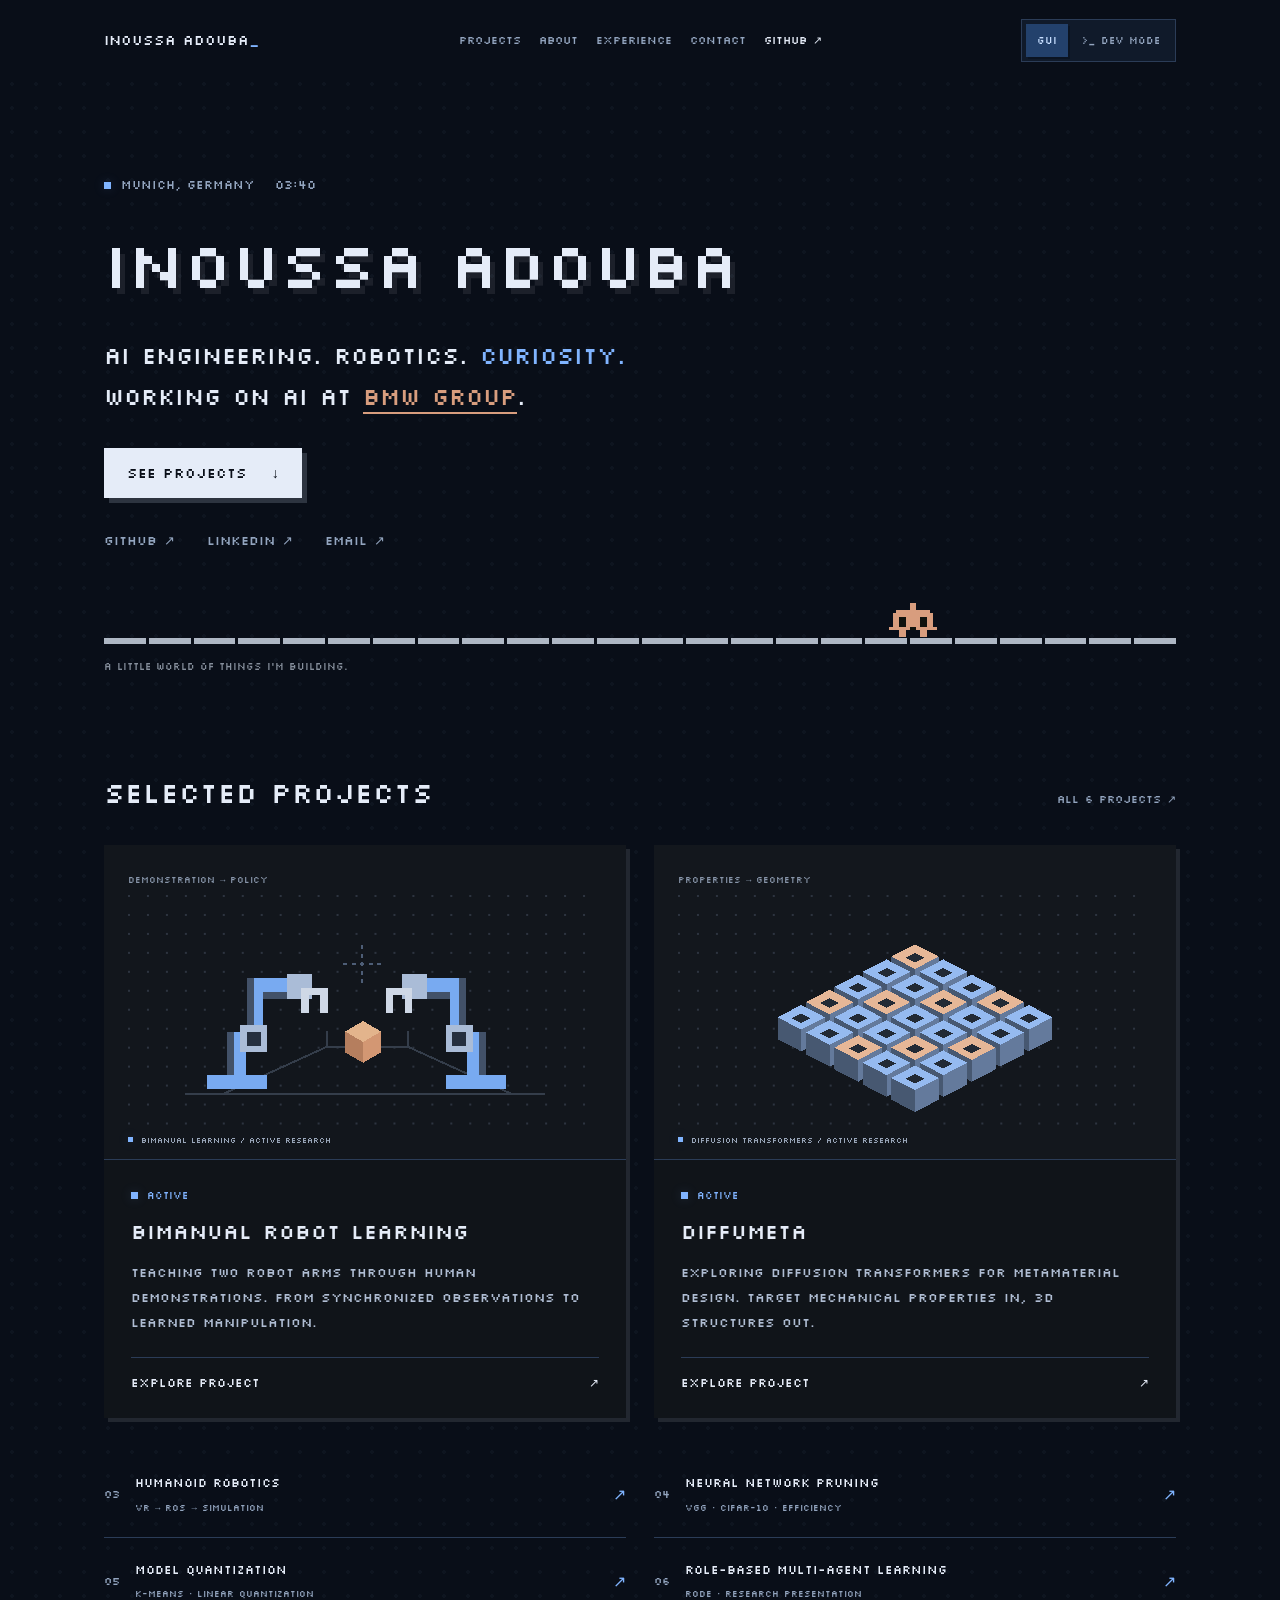
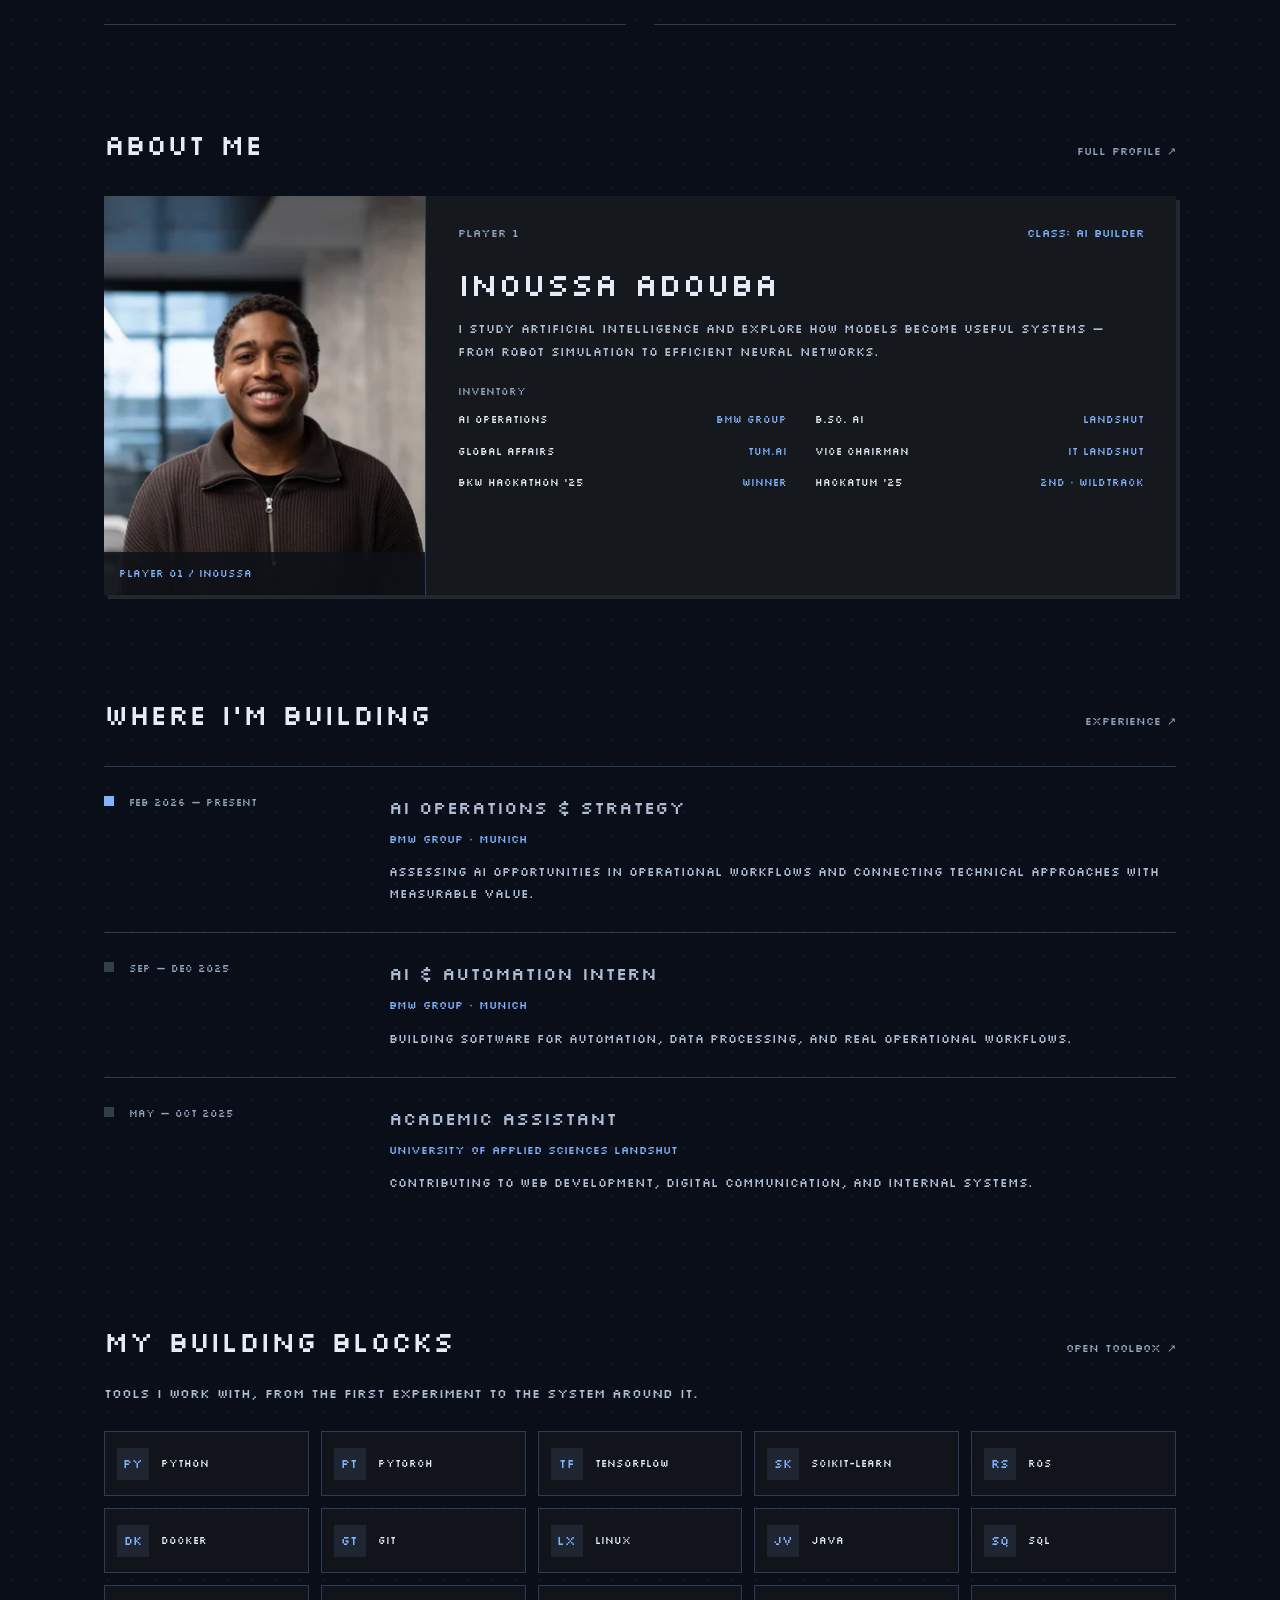
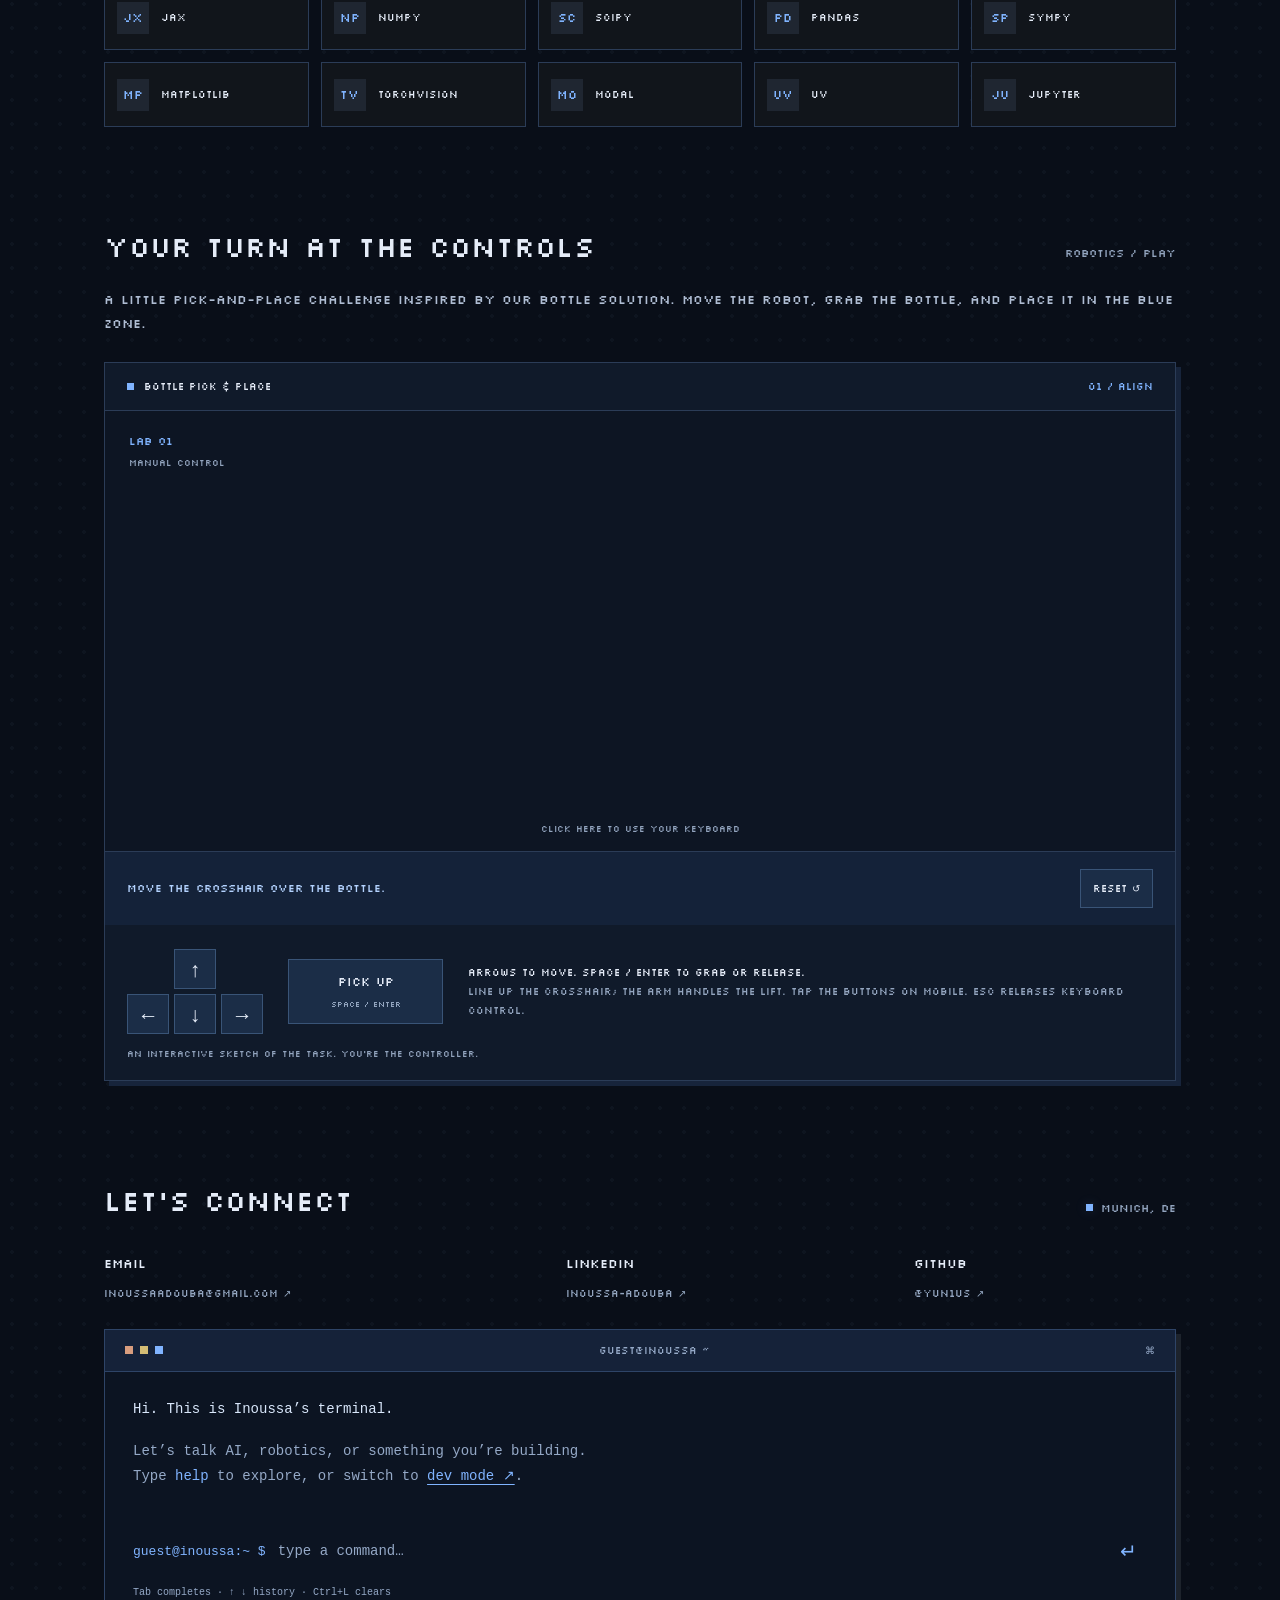
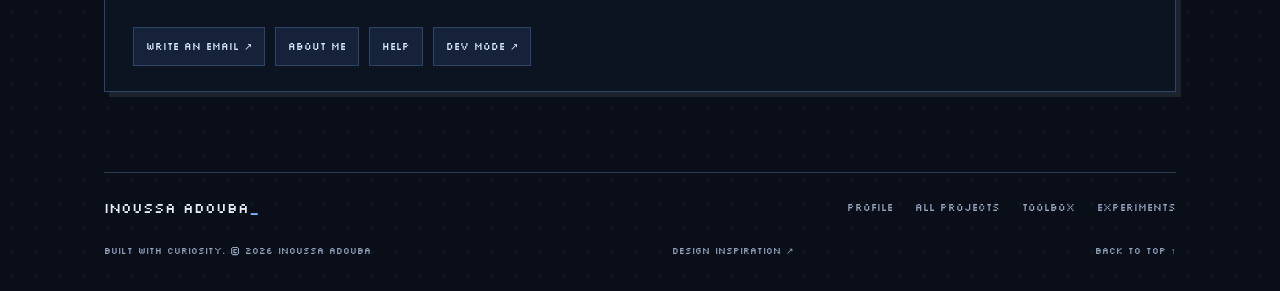
==== commit 67ed2bde: "deploy: publish bottle pick-and-place demo" ====
--- a/index.html
+++ b/index.html
@@ -1,4 +1,4 @@
 <!DOCTYPE html><html lang="en"><head><meta charset="UTF-8"><meta name="viewport" content="width=device-width"><meta name="description" content="Inoussa Adouba — artificial intelligence, robotics, and applied machine learning."><meta name="theme-color" content="#090e18"><script>
       try { document.documentElement.dataset.siteMode = localStorage.getItem('portfolio-mode') === 'dev' ? 'dev' : 'gui'; }
       catch { document.documentElement.dataset.siteMode = 'gui'; }
-    </script><link rel="canonical" href="https://yun1us.github.io/"><meta property="og:title" content="Inoussa Adouba | AI, Robotics &amp; Applied Machine Learning"><meta property="og:description" content="Inoussa Adouba — artificial intelligence, robotics, and applied machine learning."><meta property="og:type" content="website"><meta property="og:url" content="https://yun1us.github.io/"><meta property="og:image" content="https://yun1us.github.io/og.png"><meta property="og:image:alt" content="Inoussa Adouba — AI engineering, robotics, and applied machine learning"><meta name="twitter:card" content="summary_large_image"><meta name="twitter:title" content="Inoussa Adouba | AI, Robotics &amp; Applied Machine Learning"><meta name="twitter:description" content="Inoussa Adouba — artificial intelligence, robotics, and applied machine learning."><meta name="twitter:image" content="https://yun1us.github.io/og.png"><link rel="icon" href="/favicon.svg" type="image/svg+xml"><link rel="preload" href="/fonts/silkscreen.ttf" as="font" type="font/ttf" crossorigin><style>@font-face{font-family:Silkscreen;src:url("/fonts/silkscreen.ttf") format("truetype");font-weight:400;font-style:normal;font-display:swap;}</style><title>Inoussa Adouba | AI, Robotics &amp; Applied Machine Learning</title><link rel="stylesheet" href="/_astro/BaseLayout.DYJJpolj.css"></head><body class="pixel-site"><a class="skip-link" href="#main-content">Skip to content</a><header class="pixel-header"><div class="pixel-container pixel-header-inner"><a class="pixel-brand" href="/">Inoussa Adouba<span aria-hidden="true">_</span></a><nav class="pixel-desktop-nav" aria-label="Primary navigation"><a href="/#projects">Projects</a><a href="/#about">About</a><a href="/#experience">Experience</a><a href="/#contact">Contact</a><a href="https://github.com/Yun1us" target="_blank" rel="noreferrer">GitHub ↗</a></nav><div class="mode-switch" role="group" aria-label="Website mode"><button type="button" data-set-mode="gui" aria-pressed="true">GUI</button><button type="button" data-set-mode="dev" aria-pressed="false"><span aria-hidden="true">&gt;_</span> Dev mode</button></div><details class="pixel-mobile-menu"><summary>Menu <span aria-hidden="true">+</span></summary><nav aria-label="Mobile navigation"><a href="/#projects">Projects</a><a href="/#about">About</a><a href="/#experience">Experience</a><a href="/#contact">Contact</a><a href="/toolbox/">Toolbox</a><a href="https://github.com/Yun1us" target="_blank" rel="noreferrer">GitHub ↗</a></nav></details></div></header><main id="main-content"><div data-gui-view><div class="pixel-container pixel-home"><section class="pixel-hero" aria-labelledby="hero-title"><p class="hero-eyebrow"><span class="live-pixel"></span> Munich, Germany <span class="hero-clock" data-pixel-clock></span></p><h1 id="hero-title" aria-label="Inoussa Adouba"><span class="hero-word" aria-hidden="true"><span class="build-letter" style="--letter:0">I</span><span class="build-letter" style="--letter:1">n</span><span class="build-letter" style="--letter:2">o</span><span class="build-letter" style="--letter:3">u</span><span class="build-letter" style="--letter:4">s</span><span class="build-letter" style="--letter:5">s</span><span class="build-letter" style="--letter:6">a</span></span><span class="hero-word" aria-hidden="true"><span class="build-letter" style="--letter:0">A</span><span class="build-letter" style="--letter:1">d</span><span class="build-letter" style="--letter:2">o</span><span class="build-letter" style="--letter:3">u</span><span class="build-letter" style="--letter:4">b</span><span class="build-letter" style="--letter:5">a</span></span></h1><p class="pixel-hero-copy">AI engineering. Robotics. <span class="accent-text">Curiosity.</span><br>Working on AI at <a class="peach-text" href="/experience/">BMW Group</a>.</p><a class="pixel-button" href="#projects">See projects <span aria-hidden="true">↓</span></a><div class="hero-socials"><a href="https://github.com/Yun1us" target="_blank" rel="noreferrer">GitHub ↗</a><a href="https://www.linkedin.com/in/inoussa-adouba/" target="_blank" rel="noreferrer">LinkedIn ↗</a><a href="mailto:inoussaadouba@gmail.com">Email ↗</a></div><div class="construction-line"><button class="pixel-bot" type="button" data-bot aria-label="Say hello to the robot"><span class="bot-message" data-bot-message role="status"></span><svg viewBox="0 0 14 10" aria-hidden="true" shape-rendering="crispEdges"><path d="M6 0H8V2H12V3H13V7H14V8H11V10H9V8H5V10H3V8H0V7H1V3H2V2H6Z" fill="currentColor"></path><path d="M3 4H5V7H3ZM9 4H11V7H9Z" fill="#10120e"></path><path d="M6 7H8V8H6Z" fill="#10120e"></path></svg></button><div class="floor-blocks" aria-hidden="true"><i style="--block:0"></i><i style="--block:1"></i><i style="--block:2"></i><i style="--block:3"></i><i style="--block:4"></i><i style="--block:5"></i><i style="--block:6"></i><i style="--block:7"></i><i style="--block:8"></i><i style="--block:9"></i><i style="--block:10"></i><i style="--block:11"></i><i style="--block:12"></i><i style="--block:13"></i><i style="--block:14"></i><i style="--block:15"></i><i style="--block:16"></i><i style="--block:17"></i><i style="--block:18"></i><i style="--block:19"></i><i style="--block:20"></i><i style="--block:21"></i><i style="--block:22"></i><i style="--block:23"></i></div><span class="floor-caption">A little world of things I’m building.</span><button class="intro-skip" type="button" data-skip-intro hidden>Skip intro <kbd>Esc</kbd></button></div></section><section class="pixel-section" id="projects" aria-labelledby="projects-title"><header class="pixel-section-heading"><h2 id="projects-title">Selected projects</h2><a href="/projects/">All 6 projects ↗</a></header><div class="pixel-project-grid"><article class="pixel-project-card"><a class="scene-link" href="/projects/bimanual-robot-learning/" aria-label="Explore Bimanual robot learning"><div class="pixel-scene pixel-scene-robot" aria-hidden="true"><span class="scene-label">DEMONSTRATION → POLICY</span><svg viewBox="0 0 500 245" fill="none" shape-rendering="crispEdges"><defs><pattern id="grid-robot" width="20" height="20" patternUnits="userSpaceOnUse"><rect width="2" height="2" fill="#2d3440"></rect></pattern></defs><rect width="500" height="245" fill="url(#grid-robot)"></rect><path d="M60 210H440M100 210L210 160H295L405 210M210 160V143M295 160V143" stroke="#343d4a" stroke-width="2"></path><g class="robot-arm arm-left"><path d="M104 193V145H125V88H183V102H142V161H124V193" fill="#78aaf1"></path><path d="M104 193V145H112V193M125 145V88H133V145M142 102H183V110H142" fill="#425168"></path><rect x="118" y="137" width="29" height="29" fill="#aabcd7"></rect><rect x="125" y="144" width="15" height="15" fill="#252f3f"></rect><rect x="168" y="83" width="26" height="27" fill="#aabcd7"></rect><path d="M183 98H211V125H203V106H191V125H183" fill="#cfd8e6"></path><rect x="83" y="190" width="64" height="15" fill="#78aaf1"></rect></g><g class="robot-arm arm-right"><path d="M378 193V145H357V88H299V102H340V161H358V193" fill="#78aaf1"></path><path d="M370 193V145H378V193M349 145V88H357V145M299 102H340V110H299" fill="#425168"></path><rect x="335" y="137" width="29" height="29" fill="#aabcd7"></rect><rect x="342" y="144" width="15" height="15" fill="#252f3f"></rect><rect x="289" y="83" width="26" height="27" fill="#aabcd7"></rect><path d="M272 98H300V125H292V106H280V125H272" fill="#cfd8e6"></path><rect x="335" y="190" width="64" height="15" fill="#78aaf1"></rect></g><g class="learning-block"><path d="M229 144L248 133L267 144L248 155Z" fill="#e3b48c"></path><path d="M229 144V166L248 177V155Z" fill="#b57e5e"></path><path d="M248 155L267 144V166L248 177Z" fill="#d39773"></path></g><path d="M227 73H267M247 53V93" stroke="#4d5d76" stroke-width="2" stroke-dasharray="4 5"></path></svg><span class="scene-footer"><span class="live-pixel"></span>BIMANUAL LEARNING / ACTIVE RESEARCH</span></div></a><div class="pixel-project-copy"><p class="pixel-kicker"><span class="live-pixel"></span>Active</p><h3><a href="/projects/bimanual-robot-learning/">Bimanual robot learning</a></h3><p>Teaching two robot arms through human demonstrations. From synchronized observations to learned manipulation.</p><a class="pixel-text-link" href="/projects/bimanual-robot-learning/">Explore project <span>↗</span></a></div></article><article class="pixel-project-card"><a class="scene-link" href="/projects/diffumeta-project/" aria-label="Explore DiffuMeta"><div class="pixel-scene pixel-scene-lattice" aria-hidden="true"><span class="scene-label">PROPERTIES → GEOMETRY</span><svg viewBox="0 0 500 245" fill="none" shape-rendering="crispEdges"><defs><pattern id="grid-lattice" width="20" height="20" patternUnits="userSpaceOnUse"><rect width="2" height="2" fill="#2d3440"></rect></pattern></defs><rect width="500" height="245" fill="url(#grid-lattice)"></rect><g class="lattice-blocks"><g style="--block-delay:0ms"><path d="M250 52l25 13 -25 13 -25 -13Z" fill="#e6b797"></path><path d="M225 65l25 13 v23 l-25 -13Z" fill="#475871"></path><path d="M250 78l25 -13 v23 l-25 13Z" fill="#647a9c"></path><path d="M240 66l10 -5 10 5 -10 5Z" fill="#222a35"></path></g><g style="--block-delay:90ms"><path d="M280 68l25 13 -25 13 -25 -13Z" fill="#95baf0"></path><path d="M255 81l25 13 v23 l-25 -13Z" fill="#475871"></path><path d="M280 94l25 -13 v23 l-25 13Z" fill="#647a9c"></path><path d="M270 82l10 -5 10 5 -10 5Z" fill="#222a35"></path></g><g style="--block-delay:180ms"><path d="M310 84l25 13 -25 13 -25 -13Z" fill="#95baf0"></path><path d="M285 97l25 13 v23 l-25 -13Z" fill="#475871"></path><path d="M310 110l25 -13 v23 l-25 13Z" fill="#647a9c"></path><path d="M300 98l10 -5 10 5 -10 5Z" fill="#222a35"></path></g><g style="--block-delay:270ms"><path d="M340 100l25 13 -25 13 -25 -13Z" fill="#e6b797"></path><path d="M315 113l25 13 v23 l-25 -13Z" fill="#475871"></path><path d="M340 126l25 -13 v23 l-25 13Z" fill="#647a9c"></path><path d="M330 114l10 -5 10 5 -10 5Z" fill="#222a35"></path></g><g style="--block-delay:360ms"><path d="M370 116l25 13 -25 13 -25 -13Z" fill="#95baf0"></path><path d="M345 129l25 13 v23 l-25 -13Z" fill="#475871"></path><path d="M370 142l25 -13 v23 l-25 13Z" fill="#647a9c"></path><path d="M360 130l10 -5 10 5 -10 5Z" fill="#222a35"></path></g><g style="--block-delay:90ms"><path d="M220 68l25 13 -25 13 -25 -13Z" fill="#95baf0"></path><path d="M195 81l25 13 v23 l-25 -13Z" fill="#475871"></path><path d="M220 94l25 -13 v23 l-25 13Z" fill="#647a9c"></path><path d="M210 82l10 -5 10 5 -10 5Z" fill="#222a35"></path></g><g style="--block-delay:180ms"><path d="M250 84l25 13 -25 13 -25 -13Z" fill="#95baf0"></path><path d="M225 97l25 13 v23 l-25 -13Z" fill="#475871"></path><path d="M250 110l25 -13 v23 l-25 13Z" fill="#647a9c"></path><path d="M240 98l10 -5 10 5 -10 5Z" fill="#222a35"></path></g><g style="--block-delay:270ms"><path d="M280 100l25 13 -25 13 -25 -13Z" fill="#e6b797"></path><path d="M255 113l25 13 v23 l-25 -13Z" fill="#475871"></path><path d="M280 126l25 -13 v23 l-25 13Z" fill="#647a9c"></path><path d="M270 114l10 -5 10 5 -10 5Z" fill="#222a35"></path></g><g style="--block-delay:360ms"><path d="M310 116l25 13 -25 13 -25 -13Z" fill="#95baf0"></path><path d="M285 129l25 13 v23 l-25 -13Z" fill="#475871"></path><path d="M310 142l25 -13 v23 l-25 13Z" fill="#647a9c"></path><path d="M300 130l10 -5 10 5 -10 5Z" fill="#222a35"></path></g><g style="--block-delay:450ms"><path d="M340 132l25 13 -25 13 -25 -13Z" fill="#95baf0"></path><path d="M315 145l25 13 v23 l-25 -13Z" fill="#475871"></path><path d="M340 158l25 -13 v23 l-25 13Z" fill="#647a9c"></path><path d="M330 146l10 -5 10 5 -10 5Z" fill="#222a35"></path></g><g style="--block-delay:180ms"><path d="M190 84l25 13 -25 13 -25 -13Z" fill="#95baf0"></path><path d="M165 97l25 13 v23 l-25 -13Z" fill="#475871"></path><path d="M190 110l25 -13 v23 l-25 13Z" fill="#647a9c"></path><path d="M180 98l10 -5 10 5 -10 5Z" fill="#222a35"></path></g><g style="--block-delay:270ms"><path d="M220 100l25 13 -25 13 -25 -13Z" fill="#e6b797"></path><path d="M195 113l25 13 v23 l-25 -13Z" fill="#475871"></path><path d="M220 126l25 -13 v23 l-25 13Z" fill="#647a9c"></path><path d="M210 114l10 -5 10 5 -10 5Z" fill="#222a35"></path></g><g style="--block-delay:360ms"><path d="M250 116l25 13 -25 13 -25 -13Z" fill="#95baf0"></path><path d="M225 129l25 13 v23 l-25 -13Z" fill="#475871"></path><path d="M250 142l25 -13 v23 l-25 13Z" fill="#647a9c"></path><path d="M240 130l10 -5 10 5 -10 5Z" fill="#222a35"></path></g><g style="--block-delay:450ms"><path d="M280 132l25 13 -25 13 -25 -13Z" fill="#95baf0"></path><path d="M255 145l25 13 v23 l-25 -13Z" fill="#475871"></path><path d="M280 158l25 -13 v23 l-25 13Z" fill="#647a9c"></path><path d="M270 146l10 -5 10 5 -10 5Z" fill="#222a35"></path></g><g style="--block-delay:540ms"><path d="M310 148l25 13 -25 13 -25 -13Z" fill="#e6b797"></path><path d="M285 161l25 13 v23 l-25 -13Z" fill="#475871"></path><path d="M310 174l25 -13 v23 l-25 13Z" fill="#647a9c"></path><path d="M300 162l10 -5 10 5 -10 5Z" fill="#222a35"></path></g><g style="--block-delay:270ms"><path d="M160 100l25 13 -25 13 -25 -13Z" fill="#e6b797"></path><path d="M135 113l25 13 v23 l-25 -13Z" fill="#475871"></path><path d="M160 126l25 -13 v23 l-25 13Z" fill="#647a9c"></path><path d="M150 114l10 -5 10 5 -10 5Z" fill="#222a35"></path></g><g style="--block-delay:360ms"><path d="M190 116l25 13 -25 13 -25 -13Z" fill="#95baf0"></path><path d="M165 129l25 13 v23 l-25 -13Z" fill="#475871"></path><path d="M190 142l25 -13 v23 l-25 13Z" fill="#647a9c"></path><path d="M180 130l10 -5 10 5 -10 5Z" fill="#222a35"></path></g><g style="--block-delay:450ms"><path d="M220 132l25 13 -25 13 -25 -13Z" fill="#95baf0"></path><path d="M195 145l25 13 v23 l-25 -13Z" fill="#475871"></path><path d="M220 158l25 -13 v23 l-25 13Z" fill="#647a9c"></path><path d="M210 146l10 -5 10 5 -10 5Z" fill="#222a35"></path></g><g style="--block-delay:540ms"><path d="M250 148l25 13 -25 13 -25 -13Z" fill="#e6b797"></path><path d="M225 161l25 13 v23 l-25 -13Z" fill="#475871"></path><path d="M250 174l25 -13 v23 l-25 13Z" fill="#647a9c"></path><path d="M240 162l10 -5 10 5 -10 5Z" fill="#222a35"></path></g><g style="--block-delay:630ms"><path d="M280 164l25 13 -25 13 -25 -13Z" fill="#95baf0"></path><path d="M255 177l25 13 v23 l-25 -13Z" fill="#475871"></path><path d="M280 190l25 -13 v23 l-25 13Z" fill="#647a9c"></path><path d="M270 178l10 -5 10 5 -10 5Z" fill="#222a35"></path></g><g style="--block-delay:360ms"><path d="M130 116l25 13 -25 13 -25 -13Z" fill="#95baf0"></path><path d="M105 129l25 13 v23 l-25 -13Z" fill="#475871"></path><path d="M130 142l25 -13 v23 l-25 13Z" fill="#647a9c"></path><path d="M120 130l10 -5 10 5 -10 5Z" fill="#222a35"></path></g><g style="--block-delay:450ms"><path d="M160 132l25 13 -25 13 -25 -13Z" fill="#95baf0"></path><path d="M135 145l25 13 v23 l-25 -13Z" fill="#475871"></path><path d="M160 158l25 -13 v23 l-25 13Z" fill="#647a9c"></path><path d="M150 146l10 -5 10 5 -10 5Z" fill="#222a35"></path></g><g style="--block-delay:540ms"><path d="M190 148l25 13 -25 13 -25 -13Z" fill="#e6b797"></path><path d="M165 161l25 13 v23 l-25 -13Z" fill="#475871"></path><path d="M190 174l25 -13 v23 l-25 13Z" fill="#647a9c"></path><path d="M180 162l10 -5 10 5 -10 5Z" fill="#222a35"></path></g><g style="--block-delay:630ms"><path d="M220 164l25 13 -25 13 -25 -13Z" fill="#95baf0"></path><path d="M195 177l25 13 v23 l-25 -13Z" fill="#475871"></path><path d="M220 190l25 -13 v23 l-25 13Z" fill="#647a9c"></path><path d="M210 178l10 -5 10 5 -10 5Z" fill="#222a35"></path></g><g style="--block-delay:720ms"><path d="M250 180l25 13 -25 13 -25 -13Z" fill="#95baf0"></path><path d="M225 193l25 13 v23 l-25 -13Z" fill="#475871"></path><path d="M250 206l25 -13 v23 l-25 13Z" fill="#647a9c"></path><path d="M240 194l10 -5 10 5 -10 5Z" fill="#222a35"></path></g></g></svg><span class="scene-footer"><span class="live-pixel"></span>DIFFUSION TRANSFORMERS / ACTIVE RESEARCH</span></div></a><div class="pixel-project-copy"><p class="pixel-kicker"><span class="live-pixel"></span>Active</p><h3><a href="/projects/diffumeta-project/">DiffuMeta</a></h3><p>Exploring diffusion transformers for metamaterial design. Target mechanical properties in, 3D structures out.</p><a class="pixel-text-link" href="/projects/diffumeta-project/">Explore project <span>↗</span></a></div></article></div><div class="pixel-other-projects"><a href="/projects/humanoid-robotics-bmw/"><span class="project-row-number">03</span><span><strong>Humanoid robotics</strong><small>VR → ROS → simulation</small></span><span aria-hidden="true">↗</span></a><a href="/projects/ml3-prak01-ino/"><span class="project-row-number">04</span><span><strong>Neural network pruning</strong><small>VGG · CIFAR-10 · efficiency</small></span><span aria-hidden="true">↗</span></a><a href="/projects/ml3-prak03-ino/"><span class="project-row-number">05</span><span><strong>Model quantization</strong><small>K-means · linear quantization</small></span><span aria-hidden="true">↗</span></a><a href="/projects/seminar-project/"><span class="project-row-number">06</span><span><strong>Role-based multi-agent learning</strong><small>RODE · research presentation</small></span><span aria-hidden="true">↗</span></a></div></section><section class="pixel-section" id="about" aria-labelledby="about-title"><header class="pixel-section-heading"><h2 id="about-title">About me</h2><a href="/profile/">Full profile ↗</a></header><div class="player-card"><div class="player-portrait"><img src="/_astro/inoussa-adouba.CsXf9BYN_1sa3BU.webp" srcset="/_astro/inoussa-adouba.CsXf9BYN_ZnXy4N.webp 320w, /_astro/inoussa-adouba.CsXf9BYN_2imYpf.webp 640w, /_astro/inoussa-adouba.CsXf9BYN_ZsY3an.webp 960w" alt="Portrait of Inoussa Adouba" sizes="(max-width: 650px) calc(100vw - 40px), 322px" loading="lazy" decoding="async" width="800" height="995"><span>Player 01 / Inoussa</span></div><div class="player-details"><div class="player-topline"><span>Player 1</span><span class="accent-text">Class: AI builder</span></div><h3>Inoussa Adouba</h3><p class="player-bio">I study Artificial Intelligence and explore how models become useful systems — from robot simulation to efficient neural networks.</p><p class="inventory-label">Inventory</p><dl class="player-inventory"><div><dt>AI Operations</dt><dd>BMW Group</dd></div><div><dt>B.Sc. AI</dt><dd>Landshut</dd></div><div><dt>Global Affairs</dt><dd>TUM.ai</dd></div><div><dt>Vice Chairman</dt><dd>IT Landshut</dd></div><div><dt>BKW Hackathon ’25</dt><dd>Winner</dd></div><div><dt>hackaTUM ’25</dt><dd>2nd · Wildtrack</dd></div></dl></div></div></section><section class="pixel-section" id="experience" aria-labelledby="experience-title"><header class="pixel-section-heading"><h2 id="experience-title">Where I’m building</h2><a href="/experience/">Experience ↗</a></header><ol class="pixel-experience"><li><div class="experience-date"><span class="experience-block is-current" aria-hidden="true"></span><span>Feb 2026 — Present</span></div><div><h3>AI Operations &amp; Strategy</h3><p class="experience-company">BMW Group · Munich</p><p>Assessing AI opportunities in operational workflows and connecting technical approaches with measurable value.</p></div></li><li><div class="experience-date"><span class="experience-block" aria-hidden="true"></span><span>Sep — Dec 2025</span></div><div><h3>AI &amp; Automation Intern</h3><p class="experience-company">BMW Group · Munich</p><p>Building software for automation, data processing, and real operational workflows.</p></div></li><li><div class="experience-date"><span class="experience-block" aria-hidden="true"></span><span>May — Oct 2025</span></div><div><h3>Academic Assistant</h3><p class="experience-company">University of Applied Sciences Landshut</p><p>Contributing to web development, digital communication, and internal systems.</p></div></li></ol></section><section class="pixel-section" aria-labelledby="toolbox-title"><header class="pixel-section-heading"><h2 id="toolbox-title">My building blocks</h2><a href="/toolbox/">Open toolbox ↗</a></header><p class="section-intro">Tools I work with, from the first experiment to the system around it.</p><div class="pixel-tools"><a href="/toolbox/"><span aria-hidden="true">Py</span>Python</a><a href="/toolbox/"><span aria-hidden="true">Pt</span>PyTorch</a><a href="/toolbox/"><span aria-hidden="true">Tf</span>TensorFlow</a><a href="/toolbox/"><span aria-hidden="true">Sk</span>scikit-learn</a><a href="/toolbox/"><span aria-hidden="true">Rs</span>ROS</a><a href="/toolbox/"><span aria-hidden="true">Dk</span>Docker</a><a href="/toolbox/"><span aria-hidden="true">Gt</span>Git</a><a href="/toolbox/"><span aria-hidden="true">Lx</span>Linux</a><a href="/toolbox/"><span aria-hidden="true">Jv</span>Java</a><a href="/toolbox/"><span aria-hidden="true">Sq</span>SQL</a><a href="/toolbox/"><span aria-hidden="true">Jx</span>JAX</a><a href="/toolbox/"><span aria-hidden="true">Np</span>NumPy</a><a href="/toolbox/"><span aria-hidden="true">Sc</span>SciPy</a><a href="/toolbox/"><span aria-hidden="true">Pd</span>pandas</a><a href="/toolbox/"><span aria-hidden="true">Sp</span>SymPy</a><a href="/toolbox/"><span aria-hidden="true">Mp</span>Matplotlib</a><a href="/toolbox/"><span aria-hidden="true">Tv</span>Torchvision</a><a href="/toolbox/"><span aria-hidden="true">Mo</span>Modal</a><a href="/toolbox/"><span aria-hidden="true">Uv</span>uv</a><a href="/toolbox/"><span aria-hidden="true">Ju</span>Jupyter</a></div></section><section class="pixel-section year-section" aria-labelledby="year-title"><header class="pixel-section-heading"><h2 id="year-title">A year, block by block</h2><span data-year-label></span></header><p class="section-intro">One square for every day. Still plenty of things to build.</p><div class="year-blocks" data-year-blocks role="img" aria-label="Calendar showing elapsed days this year"></div><div class="year-legend"><span data-year-summary>Each day is a building block.</span><span><i></i> Days ahead <i class="elapsed"></i> Days passed</span></div></section><section class="pixel-section" id="contact" aria-labelledby="contact-title"><header class="pixel-section-heading"><h2 id="contact-title">Let’s connect</h2><span class="contact-location"><span class="live-pixel"></span> Munich, DE</span></header><div class="pixel-contact-links"><a href="mailto:inoussaadouba@gmail.com">Email <span>inoussaadouba@gmail.com ↗</span></a><a href="https://www.linkedin.com/in/inoussa-adouba/" target="_blank" rel="noreferrer">LinkedIn <span>inoussa-adouba ↗</span></a><a href="https://github.com/Yun1us" target="_blank" rel="noreferrer">GitHub <span>@Yun1us ↗</span></a></div><div class="pixel-terminal" data-terminal><div class="terminal-title"><span class="terminal-lights" aria-hidden="true"><i></i><i></i><i></i></span><span>guest@inoussa ~</span><span class="terminal-readonly">⌘</span></div><div class="terminal-body"><div class="terminal-output" data-terminal-output role="log" aria-label="Contact terminal output" aria-live="polite" aria-relevant="additions" tabindex="0"><p>Hi. This is Inoussa’s terminal.</p><p class="terminal-muted">Let’s talk AI, robotics, or something you’re building.<br>Type <span class="accent-text">help</span> to explore, or switch to <button class="terminal-inline-mode" data-set-mode="dev" type="button">dev mode ↗</button>.</p></div><form data-terminal-form class="terminal-form"><label for="terminal-command">guest@inoussa:<span data-terminal-path>~</span> $</label><input id="terminal-command" data-terminal-input name="command" autocomplete="off" autocapitalize="off" spellcheck="false" placeholder="type a command…" aria-label="Terminal command" aria-describedby="terminal-command-hint" maxlength="500"><button type="submit" aria-label="Run command">↵</button></form><p class="terminal-keyboard-hint" id="terminal-command-hint">Tab completes · ↑ ↓ history · Ctrl+L clears</p></div><div class="terminal-actions"><a href="mailto:inoussaadouba@gmail.com">Write an email ↗</a><button type="button" data-command="about">About me</button><button type="button" data-command="help">Help</button><button type="button" data-set-mode="dev">Dev mode ↗</button></div></div></section></div></div><section class="dev-view pixel-container" data-dev-view aria-labelledby="dev-title"><div class="dev-view-heading"><div><p class="pixel-kicker">A different way to explore</p><h1 id="dev-title">The portfolio, as a terminal.</h1></div><span class="dev-directory" data-dev-directory>~</span></div><div class="pixel-terminal dev-terminal" data-terminal><div class="terminal-title"><span class="terminal-lights" aria-hidden="true"><i></i><i></i><i></i></span><span>inoussa / dev mode</span><span class="terminal-readonly">portfolio.sh</span></div><div class="terminal-body"><div class="terminal-output" data-terminal-output role="log" aria-label="Dev terminal output" aria-live="polite" aria-relevant="additions" tabindex="0"><p class="terminal-welcome">INOS / portfolio shell</p><p>Welcome to Inoussa’s corner of the internet.</p><p class="terminal-muted">Explore the portfolio as a filesystem.<br>Start with <span class="accent-text">ls</span>, or try <span class="accent-text">cd projects</span>.<br><span class="accent-text">help</span> lists commands. <span class="accent-text">exit</span> returns to the site.</p></div><form data-terminal-form class="terminal-form"><label for="dev-command">guest@inoussa:<span data-terminal-path>~</span> $</label><input id="dev-command" data-terminal-input name="command" autocomplete="off" autocapitalize="off" spellcheck="false" placeholder="type a command…" aria-label="Dev terminal command" aria-describedby="dev-command-hint" maxlength="500"><button type="submit" aria-label="Run dev command">↵</button></form><p class="terminal-keyboard-hint" id="dev-command-hint">Tab completes · ↑ ↓ history · Ctrl+L clears · exit returns to GUI</p></div><div class="terminal-actions"><button type="button" data-command="ls">ls</button><button type="button" data-command="cd ..">cd ..</button><button type="button" data-command="tree">tree</button><button type="button" data-command="help">help</button><button type="button" data-command="exit">exit ↗</button></div></div><p class="dev-view-note">Try <button type="button" data-dev-example="cd projects">cd projects</button>, then <button type="button" data-dev-example="ls">ls</button>. Use <code>open &lt;file&gt;</code> to view it in the GUI.</p></section></main><script type="application/json" data-portfolio-files>[{"path":"/","description":"Inoussa Adouba — AI engineering, robotics, and applied machine learning.","href":"/"},{"path":"/projects","description":"Research, implementations, and presentations. Use cat \u003cproject> to read one.","href":"/projects/"},{"path":"/experience","description":"Industry and university experience.","href":"/experience/"},{"path":"/education","description":"What I’m studying.","href":"/profile/"},{"path":"/community","description":"Leadership, partnerships, and hackathons.","href":"/profile/"},{"path":"/toolbox","description":"Tools I have used across coursework, industry, and personal projects.","href":"/toolbox/"},{"path":"/experiments","description":"Smaller projects and foundational AI work.","href":"/additional-work/"},{"path":"/README.md","content":"Welcome to Inoussa’s portfolio.\n\nTry this:\n  ls\n  cd projects\n  ls\n  cat bimanual-robot-learning\n  open bimanual-robot-learning\n\nTab completes commands and paths. ↑ / ↓ recall history.\nhelp lists commands; man \u003ccommand> explains one.\nexit returns to the GUI.\n\nThis is a virtual filesystem of the public portfolio. All files are read-only.","href":"/","description":"Start here"},{"path":"/about","content":"Inoussa Adouba\nAI engineering · robotics · applied machine learning\nMunich, Germany\n\nI study Artificial Intelligence at the University of Applied Sciences Landshut and work in AI Operations and Strategy at BMW Group.\n\nMy work spans robot simulation, efficient neural networks, generative design, and intelligent automation. Through TUM.ai, I support international partnerships and student makeathons.","href":"/profile/","description":"Profile and approach"},{"path":"/contact","content":"Let’s talk about AI, robotics, and engineering.\n\nEmail: inoussaadouba@gmail.com\nLinkedIn: https://www.linkedin.com/in/inoussa-adouba/\nGitHub: https://github.com/Yun1us\nLocation: Munich, Germany\n\nUse email, linkedin, or github for a clickable link.","href":"/#contact","description":"Email and social links"},{"path":"/experience/bmw-ai-operations","content":"AI Operations and Strategy | Technology\nBMW Group · Munich\nFebruary 2026 — Present\n\nI identify and assess AI opportunities in operational workflows, then help align technical approaches with measurable value and scalable implementation.","href":"/experience/","description":"Current role at BMW Group"},{"path":"/experience/bmw-automation","content":"AI & Automation Intern\nBMW Group · Munich\nSeptember — December 2025\n\nI built software-based solutions for automation, data processing, and real operational workflows.","href":"/experience/","description":"AI and automation internship"},{"path":"/experience/academic-assistant","content":"Academic Assistant\nUniversity of Applied Sciences Landshut\nMay — October 2025\n\nI improved digital content and internal systems while contributing to web development and digital communication.","href":"/experience/","description":"University digital systems"},{"path":"/education/artificial-intelligence","content":"B.Sc. Artificial Intelligence\nUniversity of Applied Sciences Landshut\n2023 — 2027 (expected)\n\nFocus: artificial intelligence, robotics, and applied machine learning.","href":"/profile/","description":"B.Sc. AI · expected 2027"},{"path":"/community/tum-ai","content":"TUM.ai\nGlobal Affairs & Makeathon Team\n2025 — Present\n\nSupporting international partnerships and student makeathons.","href":"/profile/","description":"Global Affairs and Makeathon Team"},{"path":"/community/it-landshut","content":"Innovation & Technology Landshut e.V.\nVice Chairman\n2024 — Present","href":"/profile/","description":"Vice Chairman"},{"path":"/community/awards","content":"Winner — TUM.ai × BKW Engineering Hackathon 2025\n2nd place, Wildtrack — hackaTUM 2025","href":"/profile/","description":"Hackathon awards"},{"path":"/toolbox/ai-ml","content":"PyTorch\nJAX\nTensorFlow\nscikit-learn\nKeras\nTorchvision\nTransformers\nDiffusion transformers\nEmbeddings\nModel evaluation","href":"/toolbox/","description":"AI & Machine Learning"},{"path":"/toolbox/engineering","content":"Python\nJava\nGit\nDocker\nLinux\nROS\nVR teleoperation\nRobot simulation","href":"/toolbox/","description":"Engineering & Robotics"},{"path":"/toolbox/data-systems","content":"SQL\nNoSQL\nData pipelines\nPreprocessing\nDataset auditing\nTraining workflows\nMCP","href":"/toolbox/","description":"Data & Systems"},{"path":"/toolbox/scientific-computing","content":"NumPy\nSciPy\npandas\nSymPy\nMatplotlib\nscikit-image","href":"/toolbox/","description":"Scientific Computing"},{"path":"/toolbox/compute-workflow","content":"Modal\nuv\nJupyter\nGPU training\nMultiprocessing","href":"/toolbox/","description":"Compute & Workflow"},{"path":"/toolbox/model-efficiency","content":"Fine-grained pruning\nChannel pruning\nK-means quantization\nLinear quantization\nfast-pytorch-kmeans\ntorchprofile","href":"/toolbox/","description":"Model Efficiency"},{"path":"/experiments/gpt2-transformer","content":"GPT-2 Style Transformer\n\nBuilt a transformer in PyTorch with a custom data pipeline, tokenizer, multi-head attention, and training loop to understand the model stack end to end.","href":"/additional-work/","description":"Transformer from the ground up"},{"path":"/experiments/gendesign","content":"GenDesign\n\nCreated a hackathon prototype combining physics-based modelling, machine learning, and 3D visualisation for AI-assisted beam optimisation.","href":"/additional-work/","description":"AI-assisted beam optimisation"},{"path":"/experiments/language-representations","content":"Language Representation Lab\n\nImplemented Skip-Gram, CBOW, and N-gram representations and applied them to text classification tasks.","href":"/additional-work/","description":"Word representations and classification"},{"path":"/projects/bimanual-robot-learning","description":"Bimanual Robot Learning for Demonstration-Based Manipulation","href":"/projects/bimanual-robot-learning/","date":"2026-07-31","content":"Bimanual Robot Learning for Demonstration-Based Manipulation\nStatus: Active\nDate: July 31, 2026 — Present\nTools: Robotics, Imitation Learning, Bimanual Manipulation, Teleoperation, Simulation\n\n## Executive Summary\nThis active university team project explores how a bimanual robotic system can learn manipulation tasks from human demonstrations. The work combines human-guided data collection, synchronized visual and robot observations, supervised behavior cloning, and evaluation in simulation and on physical hardware. My current contribution focuses on system-level preparation and defining a reliable workflow for data collection, training, and evaluation.\n\n## Project Context & My Role\nTraditional robot programming often requires individual motions to be specified manually and can be difficult to adapt when objects or starting conditions change. This project investigates demonstration-based learning as an alternative: a person demonstrates a manipulation task and a task-specific policy learns from those examples.\n\nThe work is an active university research team project. My current responsibilities include technical preparation, analysis of the overall learning workflow, specification of the data pipeline, investigation of control and simulation requirements, and preparation for model integration. Implementation responsibilities will develop as the project progresses.\n\n## Technical Approach\nHuman-guided manipulation demonstrations will be recorded together with synchronized visual observations and robot-state information. The collected streams will be converted into aligned training episodes and used for supervised behavior cloning. Policies will then be evaluated in simulation and, when appropriate, on the physical system.\n\nDetailed architecture and implementation information will be added when it can be shared publicly.\n\n## Tech Stack / Tools\n- Python\n- PyTorch\n- Supervised behavior cloning\n- Robot simulation\n- Bimanual robot control\n- Multi-view visual observations\n- Synchronized data collection and evaluation tooling\n- Git\n\nAdditional technical information will be added soon.\n\n## Current Status\nThe project is in active early-stage development. The initial research direction and system-level workflow have been defined, while integration, data collection, model training, and evaluation remain in progress. It is an experimental research prototype and is not production-ready.\n\n## Key Achievements & Functionality\nDetailed achievements and implemented functionality will be added soon as the project progresses and the relevant information can be shared publicly.\n\n## Evaluation Plan\nThe project will evaluate learned manipulation behavior in controlled simulation and physical-system trials. Detailed evaluation criteria and results will be added when they are available for public release.\n\n## Next Steps\n- Continue the initial system integration.\n- Establish a reliable demonstration-recording workflow.\n- Collect and validate training episodes.\n- Train an initial supervised behavior-cloning baseline.\n- Evaluate the learned behavior under defined test conditions.\n\n## References & Contributing Sources\nSources and contributing research links will be added soon."},{"path":"/projects/diffumeta-project","description":"DiffuMeta: Generative Framework for Metamaterial Design","href":"/projects/diffumeta-project/","date":"2026-05-01","content":"DiffuMeta: Generative Framework for Metamaterial Design\nStatus: Active\nDate: May 1, 2026\nTools: generative modeling, diffusion transformers, metamaterials\n\n## Executive Summary\nDiffuMeta is a generative framework that integrates diffusion transformers with algebraic language representation to design 3D shell structures. It aims to generate novel structures with targeted mechanical properties, addressing the one-to-many mapping challenge by producing diverse solutions.\n\n## Tech Stack / Tools\n- Diffusion transformers\n- Algebraic language representation\n\n## Current Status\nActive development, focusing on experimental validation of fabricated structures to confirm the efficacy of the approach.\n\n## Key Achievements & Functionality\n- Developed a compact parameterization for 3D geometries using mathematical sentences.\n- Enabled simultaneous control over multiple mechanical objectives, including linear and nonlinear responses.\n- Validated the approach through experimental tests on 3D-printed shell structures."},{"path":"/projects/humanoid-robotics-bmw","description":"Humanoid Robotics Simulation with BMW Group","href":"/projects/humanoid-robotics-bmw/","date":"2026-07-09","content":"Humanoid Robotics Simulation with BMW Group\nStatus: Completed\nDate: 2026-07-09\nTools: Humanoid Robotics, ROS, VR Teleoperation, Simulation, Imitation Learning\n\n## Executive Summary\nAn interdisciplinary university project developed with BMW Group explored how humanoid robotics could support manufacturing tasks. The technical work focused on a VR-driven simulation architecture for intuitive robot teleoperation, demonstration capture, and a future imitation-learning workflow.\n\n## Tech Stack / Tools\n- ROS middleware\n- VR headset and controllers\n- Hand-tracking input\n- 3D robot simulation\n- Robot gripper and three-finger hand\n- Camera feedback pipeline\n- Imitation-learning workflow design\n\n## Current Status\nCompleted as a functional simulation and technical concept. The project delivered the core teleoperation, robot-control, visual-feedback, and setup infrastructure needed to demonstrate the approach, while identifying training-data scale and sim-to-real transfer as the next engineering challenges.\n\n## Key Achievements & Functionality\n- Designed a pipeline connecting VR input, teleoperation, ROS middleware, and a simulated humanoid robot.\n- Implemented control of the robot arms through VR controllers or hand recognition.\n- Integrated a simulated gripper and three-finger hand for manipulation experiments.\n- Returned the simulated camera view to the headset to close the operator feedback loop.\n- Consolidated startup and environment setup into a shared project structure for repeatable demonstrations.\n- Defined the path from recorded demonstrations to formatted training data and neural-network training.\n- Worked in a joint technical and business-studies team; the technical team owned the architecture, development environment, and simulation implementation while the business team translated the work into strategy and evaluation."},{"path":"/projects/ml3-prak01-ino","description":"Neural Network Pruning for VGG Models on CIFAR-10","href":"/projects/ml3-prak01-ino/","date":"2026-07-10","content":"Neural Network Pruning for VGG Models on CIFAR-10\nStatus: Completed\nDate: Summer semester 2026\nTools: neural networks, pruning, machine learning\n\n## Executive Summary\nThis project explores fine-grained and channel pruning techniques applied to VGG models trained on the CIFAR-10 dataset. The goal is to reduce model size and improve efficiency while maintaining accuracy. The work demonstrates effective pruning strategies and their impact on model performance.\n\n## Tech Stack / Tools\n- PyTorch\n- NumPy\n- CIFAR-10 dataset\n- Matplotlib\n\n## Current Status\nCompleted: The project successfully implemented and evaluated pruning techniques, achieving high sparsity with minimal accuracy loss.\n\n## Key Achievements & Functionality\n- Implemented fine-grained pruning, achieving high sparsity with minimal accuracy loss.\n- Developed channel pruning methods, resulting in approximately 50% reduction in MACs and 20% latency improvement.\n- Compared channel sorting methods to preserve accuracy before fine-tuning."},{"path":"/projects/ml3-prak03-ino","description":"Quantization Techniques for Neural Networks","href":"/projects/ml3-prak03-ino/","date":"2026-07-10","content":"Quantization Techniques for Neural Networks\nStatus: Active\nDate: Summer semester 2026\nTools: quantization, neural networks, deep learning\n\n## Executive Summary\nThis project explores various quantization techniques to reduce model size and improve inference speed for neural networks. It focuses on implementing k-means and linear quantization methods to compress a VGG model trained on CIFAR10.\n\n## Tech Stack / Tools\n- Python 3.11\n- PyTorch\n- fast-pytorch-kmeans\n- NumPy\n- Matplotlib\n- Torchvision\n\n## Current Status\nActive: The project is actively exploring quantization methods, with implementations for k-means and linear quantization completed.\n\n## Key Achievements & Functionality\n- Implemented k-means quantization using fast-pytorch-kmeans to cluster synapses and reduce model size.\n- Developed linear quantization methods to directly round floating-point values to quantized integers.\n- Achieved a reduction in model size and latency while maintaining acceptable accuracy levels.\n- Provided visualization tools to analyze the distribution of quantized weights and validate quantization methods."},{"path":"/projects/seminar-project","description":"Seminar Presentation: RODE and Role-Based Multi-Agent Learning","href":"/projects/seminar-project/","date":"2026-06-19","content":"Seminar Presentation: RODE and Role-Based Multi-Agent Learning\nStatus: Completed\nDate: 2026-06-19\nTools: Multi-Agent Reinforcement Learning, Role Decomposition, Research Presentation\n\n## Executive Summary\nThis seminar presentation analyzed and explained **RODE: Learning Roles to Decompose Multi-Agent Tasks**, an existing research paper presented at ICLR 2021. The presentation focused on how the paper decomposes Multi-Agent Reinforcement Learning tasks into role-specific action spaces and uses a bi-level hierarchy to improve coordination; it was not my own paper or original implementation.\n\n## Tech Stack / Tools\n- Multi-Agent Reinforcement Learning concepts\n- Role decomposition and k-means clustering\n- QMIX-style mixing networks\n- StarCraft Multi-Agent Challenge (SMAC) evaluation environment\n- Technical presentation and seminar handout\n\n## Current Status\nCompleted seminar presentation. My contribution was reviewing the published work, synthesizing its technical approach and reported results, and communicating them through presentation slides and a handout.\n\n## Key Achievements & Functionality\n- Explained the motivation for reducing large joint action spaces through learned agent roles.\n- Presented the paper's action-effect embeddings and bi-level role-selection and execution hierarchy.\n- Summarized the authors' experimental setup and reported performance across SMAC maps.\n- Discussed the paper's reported zero-shot transfer behavior and implications for multi-agent coordination.\n- Prepared presentation material and a concise seminar handout for the technical discussion."}]</script><footer class="pixel-footer pixel-container"><div class="pixel-footer-top"><a class="pixel-brand" href="/">Inoussa Adouba<span aria-hidden="true">_</span></a><nav aria-label="Footer navigation"><a href="/profile/">Profile</a><a href="/projects/">All projects</a><a href="/toolbox/">Toolbox</a><a href="/additional-work/">Experiments</a></nav></div><div class="pixel-footer-bottom"><p>Built with curiosity. © 2026 Inoussa Adouba</p><a href="https://www.samuelrizzon.dev/log/how-this-site-was-built" target="_blank" rel="noreferrer">Design inspiration ↗</a><a href="#main-content">Back to top ↑</a></div></footer><script type="module" src="/_astro/BaseLayout.astro_astro_type_script_index_0_lang.vN_h23cc.js"></script></body></html>+    </script><link rel="canonical" href="https://yun1us.github.io/"><meta property="og:title" content="Inoussa Adouba | AI, Robotics &amp; Applied Machine Learning"><meta property="og:description" content="Inoussa Adouba — artificial intelligence, robotics, and applied machine learning."><meta property="og:type" content="website"><meta property="og:url" content="https://yun1us.github.io/"><meta property="og:image" content="https://yun1us.github.io/og.png"><meta property="og:image:alt" content="Inoussa Adouba — AI engineering, robotics, and applied machine learning"><meta name="twitter:card" content="summary_large_image"><meta name="twitter:title" content="Inoussa Adouba | AI, Robotics &amp; Applied Machine Learning"><meta name="twitter:description" content="Inoussa Adouba — artificial intelligence, robotics, and applied machine learning."><meta name="twitter:image" content="https://yun1us.github.io/og.png"><link rel="icon" href="/favicon.svg" type="image/svg+xml"><link rel="preload" href="/fonts/silkscreen.ttf" as="font" type="font/ttf" crossorigin><style>@font-face{font-family:Silkscreen;src:url("/fonts/silkscreen.ttf") format("truetype");font-weight:400;font-style:normal;font-display:swap;}</style><title>Inoussa Adouba | AI, Robotics &amp; Applied Machine Learning</title><link rel="stylesheet" href="/_astro/BaseLayout.mEJoTnn2.css"><link rel="stylesheet" href="/_astro/index.DV6yybgA.css"></head><body class="pixel-site"><a class="skip-link" href="#main-content">Skip to content</a><header class="pixel-header"><div class="pixel-container pixel-header-inner"><a class="pixel-brand" href="/">Inoussa Adouba<span aria-hidden="true">_</span></a><nav class="pixel-desktop-nav" aria-label="Primary navigation"><a href="/#projects">Projects</a><a href="/#about">About</a><a href="/#experience">Experience</a><a href="/#contact">Contact</a><a href="https://github.com/Yun1us" target="_blank" rel="noreferrer">GitHub ↗</a></nav><div class="mode-switch" role="group" aria-label="Website mode"><button type="button" data-set-mode="gui" aria-pressed="true">GUI</button><button type="button" data-set-mode="dev" aria-pressed="false"><span aria-hidden="true">&gt;_</span> Dev mode</button></div><details class="pixel-mobile-menu"><summary>Menu <span aria-hidden="true">+</span></summary><nav aria-label="Mobile navigation"><a href="/#projects">Projects</a><a href="/#about">About</a><a href="/#experience">Experience</a><a href="/#contact">Contact</a><a href="/toolbox/">Toolbox</a><a href="https://github.com/Yun1us" target="_blank" rel="noreferrer">GitHub ↗</a></nav></details></div></header><main id="main-content"><div data-gui-view><div class="pixel-container pixel-home"><section class="pixel-hero" aria-labelledby="hero-title"><p class="hero-eyebrow"><span class="live-pixel"></span> Munich, Germany <span class="hero-clock" data-pixel-clock></span></p><h1 id="hero-title" aria-label="Inoussa Adouba"><span class="hero-word" aria-hidden="true"><span class="build-letter" style="--letter:0">I</span><span class="build-letter" style="--letter:1">n</span><span class="build-letter" style="--letter:2">o</span><span class="build-letter" style="--letter:3">u</span><span class="build-letter" style="--letter:4">s</span><span class="build-letter" style="--letter:5">s</span><span class="build-letter" style="--letter:6">a</span></span><span class="hero-word" aria-hidden="true"><span class="build-letter" style="--letter:0">A</span><span class="build-letter" style="--letter:1">d</span><span class="build-letter" style="--letter:2">o</span><span class="build-letter" style="--letter:3">u</span><span class="build-letter" style="--letter:4">b</span><span class="build-letter" style="--letter:5">a</span></span></h1><p class="pixel-hero-copy">AI engineering. Robotics. <span class="accent-text">Curiosity.</span><br>Working on AI at <a class="peach-text" href="/experience/">BMW Group</a>.</p><a class="pixel-button" href="#projects">See projects <span aria-hidden="true">↓</span></a><div class="hero-socials"><a href="https://github.com/Yun1us" target="_blank" rel="noreferrer">GitHub ↗</a><a href="https://www.linkedin.com/in/inoussa-adouba/" target="_blank" rel="noreferrer">LinkedIn ↗</a><a href="mailto:inoussaadouba@gmail.com">Email ↗</a></div><div class="construction-line"><button class="pixel-bot" type="button" data-bot aria-label="Say hello to the robot"><span class="bot-message" data-bot-message role="status"></span><svg viewBox="0 0 14 10" aria-hidden="true" shape-rendering="crispEdges"><path d="M6 0H8V2H12V3H13V7H14V8H11V10H9V8H5V10H3V8H0V7H1V3H2V2H6Z" fill="currentColor"></path><path d="M3 4H5V7H3ZM9 4H11V7H9Z" fill="#10120e"></path><path d="M6 7H8V8H6Z" fill="#10120e"></path></svg></button><div class="floor-blocks" aria-hidden="true"><i style="--block:0"></i><i style="--block:1"></i><i style="--block:2"></i><i style="--block:3"></i><i style="--block:4"></i><i style="--block:5"></i><i style="--block:6"></i><i style="--block:7"></i><i style="--block:8"></i><i style="--block:9"></i><i style="--block:10"></i><i style="--block:11"></i><i style="--block:12"></i><i style="--block:13"></i><i style="--block:14"></i><i style="--block:15"></i><i style="--block:16"></i><i style="--block:17"></i><i style="--block:18"></i><i style="--block:19"></i><i style="--block:20"></i><i style="--block:21"></i><i style="--block:22"></i><i style="--block:23"></i></div><span class="floor-caption">A little world of things I’m building.</span><button class="intro-skip" type="button" data-skip-intro hidden>Skip intro <kbd>Esc</kbd></button></div></section><section class="pixel-section" id="projects" aria-labelledby="projects-title"><header class="pixel-section-heading"><h2 id="projects-title">Selected projects</h2><a href="/projects/">All 6 projects ↗</a></header><div class="pixel-project-grid"><article class="pixel-project-card"><a class="scene-link" href="/projects/bimanual-robot-learning/" aria-label="Explore Bimanual robot learning"><div class="pixel-scene pixel-scene-robot" aria-hidden="true"><span class="scene-label">DEMONSTRATION → POLICY</span><svg viewBox="0 0 500 245" fill="none" shape-rendering="crispEdges"><defs><pattern id="grid-robot" width="20" height="20" patternUnits="userSpaceOnUse"><rect width="2" height="2" fill="#2d3440"></rect></pattern></defs><rect width="500" height="245" fill="url(#grid-robot)"></rect><path d="M60 210H440M100 210L210 160H295L405 210M210 160V143M295 160V143" stroke="#343d4a" stroke-width="2"></path><g class="robot-arm arm-left"><path d="M104 193V145H125V88H183V102H142V161H124V193" fill="#78aaf1"></path><path d="M104 193V145H112V193M125 145V88H133V145M142 102H183V110H142" fill="#425168"></path><rect x="118" y="137" width="29" height="29" fill="#aabcd7"></rect><rect x="125" y="144" width="15" height="15" fill="#252f3f"></rect><rect x="168" y="83" width="26" height="27" fill="#aabcd7"></rect><path d="M183 98H211V125H203V106H191V125H183" fill="#cfd8e6"></path><rect x="83" y="190" width="64" height="15" fill="#78aaf1"></rect></g><g class="robot-arm arm-right"><path d="M378 193V145H357V88H299V102H340V161H358V193" fill="#78aaf1"></path><path d="M370 193V145H378V193M349 145V88H357V145M299 102H340V110H299" fill="#425168"></path><rect x="335" y="137" width="29" height="29" fill="#aabcd7"></rect><rect x="342" y="144" width="15" height="15" fill="#252f3f"></rect><rect x="289" y="83" width="26" height="27" fill="#aabcd7"></rect><path d="M272 98H300V125H292V106H280V125H272" fill="#cfd8e6"></path><rect x="335" y="190" width="64" height="15" fill="#78aaf1"></rect></g><g class="learning-block"><path d="M229 144L248 133L267 144L248 155Z" fill="#e3b48c"></path><path d="M229 144V166L248 177V155Z" fill="#b57e5e"></path><path d="M248 155L267 144V166L248 177Z" fill="#d39773"></path></g><path d="M227 73H267M247 53V93" stroke="#4d5d76" stroke-width="2" stroke-dasharray="4 5"></path></svg><span class="scene-footer"><span class="live-pixel"></span>BIMANUAL LEARNING / ACTIVE RESEARCH</span></div></a><div class="pixel-project-copy"><p class="pixel-kicker"><span class="live-pixel"></span>Active</p><h3><a href="/projects/bimanual-robot-learning/">Bimanual robot learning</a></h3><p>Teaching two robot arms through human demonstrations. From synchronized observations to learned manipulation.</p><a class="pixel-text-link" href="/projects/bimanual-robot-learning/">Explore project <span>↗</span></a></div></article><article class="pixel-project-card"><a class="scene-link" href="/projects/diffumeta-project/" aria-label="Explore DiffuMeta"><div class="pixel-scene pixel-scene-lattice" aria-hidden="true"><span class="scene-label">PROPERTIES → GEOMETRY</span><svg viewBox="0 0 500 245" fill="none" shape-rendering="crispEdges"><defs><pattern id="grid-lattice" width="20" height="20" patternUnits="userSpaceOnUse"><rect width="2" height="2" fill="#2d3440"></rect></pattern></defs><rect width="500" height="245" fill="url(#grid-lattice)"></rect><g class="lattice-blocks"><g style="--block-delay:0ms"><path d="M250 52l25 13 -25 13 -25 -13Z" fill="#e6b797"></path><path d="M225 65l25 13 v23 l-25 -13Z" fill="#475871"></path><path d="M250 78l25 -13 v23 l-25 13Z" fill="#647a9c"></path><path d="M240 66l10 -5 10 5 -10 5Z" fill="#222a35"></path></g><g style="--block-delay:90ms"><path d="M280 68l25 13 -25 13 -25 -13Z" fill="#95baf0"></path><path d="M255 81l25 13 v23 l-25 -13Z" fill="#475871"></path><path d="M280 94l25 -13 v23 l-25 13Z" fill="#647a9c"></path><path d="M270 82l10 -5 10 5 -10 5Z" fill="#222a35"></path></g><g style="--block-delay:180ms"><path d="M310 84l25 13 -25 13 -25 -13Z" fill="#95baf0"></path><path d="M285 97l25 13 v23 l-25 -13Z" fill="#475871"></path><path d="M310 110l25 -13 v23 l-25 13Z" fill="#647a9c"></path><path d="M300 98l10 -5 10 5 -10 5Z" fill="#222a35"></path></g><g style="--block-delay:270ms"><path d="M340 100l25 13 -25 13 -25 -13Z" fill="#e6b797"></path><path d="M315 113l25 13 v23 l-25 -13Z" fill="#475871"></path><path d="M340 126l25 -13 v23 l-25 13Z" fill="#647a9c"></path><path d="M330 114l10 -5 10 5 -10 5Z" fill="#222a35"></path></g><g style="--block-delay:360ms"><path d="M370 116l25 13 -25 13 -25 -13Z" fill="#95baf0"></path><path d="M345 129l25 13 v23 l-25 -13Z" fill="#475871"></path><path d="M370 142l25 -13 v23 l-25 13Z" fill="#647a9c"></path><path d="M360 130l10 -5 10 5 -10 5Z" fill="#222a35"></path></g><g style="--block-delay:90ms"><path d="M220 68l25 13 -25 13 -25 -13Z" fill="#95baf0"></path><path d="M195 81l25 13 v23 l-25 -13Z" fill="#475871"></path><path d="M220 94l25 -13 v23 l-25 13Z" fill="#647a9c"></path><path d="M210 82l10 -5 10 5 -10 5Z" fill="#222a35"></path></g><g style="--block-delay:180ms"><path d="M250 84l25 13 -25 13 -25 -13Z" fill="#95baf0"></path><path d="M225 97l25 13 v23 l-25 -13Z" fill="#475871"></path><path d="M250 110l25 -13 v23 l-25 13Z" fill="#647a9c"></path><path d="M240 98l10 -5 10 5 -10 5Z" fill="#222a35"></path></g><g style="--block-delay:270ms"><path d="M280 100l25 13 -25 13 -25 -13Z" fill="#e6b797"></path><path d="M255 113l25 13 v23 l-25 -13Z" fill="#475871"></path><path d="M280 126l25 -13 v23 l-25 13Z" fill="#647a9c"></path><path d="M270 114l10 -5 10 5 -10 5Z" fill="#222a35"></path></g><g style="--block-delay:360ms"><path d="M310 116l25 13 -25 13 -25 -13Z" fill="#95baf0"></path><path d="M285 129l25 13 v23 l-25 -13Z" fill="#475871"></path><path d="M310 142l25 -13 v23 l-25 13Z" fill="#647a9c"></path><path d="M300 130l10 -5 10 5 -10 5Z" fill="#222a35"></path></g><g style="--block-delay:450ms"><path d="M340 132l25 13 -25 13 -25 -13Z" fill="#95baf0"></path><path d="M315 145l25 13 v23 l-25 -13Z" fill="#475871"></path><path d="M340 158l25 -13 v23 l-25 13Z" fill="#647a9c"></path><path d="M330 146l10 -5 10 5 -10 5Z" fill="#222a35"></path></g><g style="--block-delay:180ms"><path d="M190 84l25 13 -25 13 -25 -13Z" fill="#95baf0"></path><path d="M165 97l25 13 v23 l-25 -13Z" fill="#475871"></path><path d="M190 110l25 -13 v23 l-25 13Z" fill="#647a9c"></path><path d="M180 98l10 -5 10 5 -10 5Z" fill="#222a35"></path></g><g style="--block-delay:270ms"><path d="M220 100l25 13 -25 13 -25 -13Z" fill="#e6b797"></path><path d="M195 113l25 13 v23 l-25 -13Z" fill="#475871"></path><path d="M220 126l25 -13 v23 l-25 13Z" fill="#647a9c"></path><path d="M210 114l10 -5 10 5 -10 5Z" fill="#222a35"></path></g><g style="--block-delay:360ms"><path d="M250 116l25 13 -25 13 -25 -13Z" fill="#95baf0"></path><path d="M225 129l25 13 v23 l-25 -13Z" fill="#475871"></path><path d="M250 142l25 -13 v23 l-25 13Z" fill="#647a9c"></path><path d="M240 130l10 -5 10 5 -10 5Z" fill="#222a35"></path></g><g style="--block-delay:450ms"><path d="M280 132l25 13 -25 13 -25 -13Z" fill="#95baf0"></path><path d="M255 145l25 13 v23 l-25 -13Z" fill="#475871"></path><path d="M280 158l25 -13 v23 l-25 13Z" fill="#647a9c"></path><path d="M270 146l10 -5 10 5 -10 5Z" fill="#222a35"></path></g><g style="--block-delay:540ms"><path d="M310 148l25 13 -25 13 -25 -13Z" fill="#e6b797"></path><path d="M285 161l25 13 v23 l-25 -13Z" fill="#475871"></path><path d="M310 174l25 -13 v23 l-25 13Z" fill="#647a9c"></path><path d="M300 162l10 -5 10 5 -10 5Z" fill="#222a35"></path></g><g style="--block-delay:270ms"><path d="M160 100l25 13 -25 13 -25 -13Z" fill="#e6b797"></path><path d="M135 113l25 13 v23 l-25 -13Z" fill="#475871"></path><path d="M160 126l25 -13 v23 l-25 13Z" fill="#647a9c"></path><path d="M150 114l10 -5 10 5 -10 5Z" fill="#222a35"></path></g><g style="--block-delay:360ms"><path d="M190 116l25 13 -25 13 -25 -13Z" fill="#95baf0"></path><path d="M165 129l25 13 v23 l-25 -13Z" fill="#475871"></path><path d="M190 142l25 -13 v23 l-25 13Z" fill="#647a9c"></path><path d="M180 130l10 -5 10 5 -10 5Z" fill="#222a35"></path></g><g style="--block-delay:450ms"><path d="M220 132l25 13 -25 13 -25 -13Z" fill="#95baf0"></path><path d="M195 145l25 13 v23 l-25 -13Z" fill="#475871"></path><path d="M220 158l25 -13 v23 l-25 13Z" fill="#647a9c"></path><path d="M210 146l10 -5 10 5 -10 5Z" fill="#222a35"></path></g><g style="--block-delay:540ms"><path d="M250 148l25 13 -25 13 -25 -13Z" fill="#e6b797"></path><path d="M225 161l25 13 v23 l-25 -13Z" fill="#475871"></path><path d="M250 174l25 -13 v23 l-25 13Z" fill="#647a9c"></path><path d="M240 162l10 -5 10 5 -10 5Z" fill="#222a35"></path></g><g style="--block-delay:630ms"><path d="M280 164l25 13 -25 13 -25 -13Z" fill="#95baf0"></path><path d="M255 177l25 13 v23 l-25 -13Z" fill="#475871"></path><path d="M280 190l25 -13 v23 l-25 13Z" fill="#647a9c"></path><path d="M270 178l10 -5 10 5 -10 5Z" fill="#222a35"></path></g><g style="--block-delay:360ms"><path d="M130 116l25 13 -25 13 -25 -13Z" fill="#95baf0"></path><path d="M105 129l25 13 v23 l-25 -13Z" fill="#475871"></path><path d="M130 142l25 -13 v23 l-25 13Z" fill="#647a9c"></path><path d="M120 130l10 -5 10 5 -10 5Z" fill="#222a35"></path></g><g style="--block-delay:450ms"><path d="M160 132l25 13 -25 13 -25 -13Z" fill="#95baf0"></path><path d="M135 145l25 13 v23 l-25 -13Z" fill="#475871"></path><path d="M160 158l25 -13 v23 l-25 13Z" fill="#647a9c"></path><path d="M150 146l10 -5 10 5 -10 5Z" fill="#222a35"></path></g><g style="--block-delay:540ms"><path d="M190 148l25 13 -25 13 -25 -13Z" fill="#e6b797"></path><path d="M165 161l25 13 v23 l-25 -13Z" fill="#475871"></path><path d="M190 174l25 -13 v23 l-25 13Z" fill="#647a9c"></path><path d="M180 162l10 -5 10 5 -10 5Z" fill="#222a35"></path></g><g style="--block-delay:630ms"><path d="M220 164l25 13 -25 13 -25 -13Z" fill="#95baf0"></path><path d="M195 177l25 13 v23 l-25 -13Z" fill="#475871"></path><path d="M220 190l25 -13 v23 l-25 13Z" fill="#647a9c"></path><path d="M210 178l10 -5 10 5 -10 5Z" fill="#222a35"></path></g><g style="--block-delay:720ms"><path d="M250 180l25 13 -25 13 -25 -13Z" fill="#95baf0"></path><path d="M225 193l25 13 v23 l-25 -13Z" fill="#475871"></path><path d="M250 206l25 -13 v23 l-25 13Z" fill="#647a9c"></path><path d="M240 194l10 -5 10 5 -10 5Z" fill="#222a35"></path></g></g></svg><span class="scene-footer"><span class="live-pixel"></span>DIFFUSION TRANSFORMERS / ACTIVE RESEARCH</span></div></a><div class="pixel-project-copy"><p class="pixel-kicker"><span class="live-pixel"></span>Active</p><h3><a href="/projects/diffumeta-project/">DiffuMeta</a></h3><p>Exploring diffusion transformers for metamaterial design. Target mechanical properties in, 3D structures out.</p><a class="pixel-text-link" href="/projects/diffumeta-project/">Explore project <span>↗</span></a></div></article></div><div class="pixel-other-projects"><a href="/projects/humanoid-robotics-bmw/"><span class="project-row-number">03</span><span><strong>Humanoid robotics</strong><small>VR → ROS → simulation</small></span><span aria-hidden="true">↗</span></a><a href="/projects/ml3-prak01-ino/"><span class="project-row-number">04</span><span><strong>Neural network pruning</strong><small>VGG · CIFAR-10 · efficiency</small></span><span aria-hidden="true">↗</span></a><a href="/projects/ml3-prak03-ino/"><span class="project-row-number">05</span><span><strong>Model quantization</strong><small>K-means · linear quantization</small></span><span aria-hidden="true">↗</span></a><a href="/projects/seminar-project/"><span class="project-row-number">06</span><span><strong>Role-based multi-agent learning</strong><small>RODE · research presentation</small></span><span aria-hidden="true">↗</span></a></div></section><section class="pixel-section" id="about" aria-labelledby="about-title"><header class="pixel-section-heading"><h2 id="about-title">About me</h2><a href="/profile/">Full profile ↗</a></header><div class="player-card"><div class="player-portrait"><img src="/_astro/inoussa-adouba.CsXf9BYN_1sa3BU.webp" srcset="/_astro/inoussa-adouba.CsXf9BYN_ZnXy4N.webp 320w, /_astro/inoussa-adouba.CsXf9BYN_2imYpf.webp 640w, /_astro/inoussa-adouba.CsXf9BYN_ZsY3an.webp 960w" alt="Portrait of Inoussa Adouba" sizes="(max-width: 650px) calc(100vw - 40px), 322px" loading="lazy" decoding="async" width="800" height="995"><span>Player 01 / Inoussa</span></div><div class="player-details"><div class="player-topline"><span>Player 1</span><span class="accent-text">Class: AI builder</span></div><h3>Inoussa Adouba</h3><p class="player-bio">I study Artificial Intelligence and explore how models become useful systems — from robot simulation to efficient neural networks.</p><p class="inventory-label">Inventory</p><dl class="player-inventory"><div><dt>AI Operations</dt><dd>BMW Group</dd></div><div><dt>B.Sc. AI</dt><dd>Landshut</dd></div><div><dt>Global Affairs</dt><dd>TUM.ai</dd></div><div><dt>Vice Chairman</dt><dd>IT Landshut</dd></div><div><dt>BKW Hackathon ’25</dt><dd>Winner</dd></div><div><dt>hackaTUM ’25</dt><dd>2nd · Wildtrack</dd></div></dl></div></div></section><section class="pixel-section" id="experience" aria-labelledby="experience-title"><header class="pixel-section-heading"><h2 id="experience-title">Where I’m building</h2><a href="/experience/">Experience ↗</a></header><ol class="pixel-experience"><li><div class="experience-date"><span class="experience-block is-current" aria-hidden="true"></span><span>Feb 2026 — Present</span></div><div><h3>AI Operations &amp; Strategy</h3><p class="experience-company">BMW Group · Munich</p><p>Assessing AI opportunities in operational workflows and connecting technical approaches with measurable value.</p></div></li><li><div class="experience-date"><span class="experience-block" aria-hidden="true"></span><span>Sep — Dec 2025</span></div><div><h3>AI &amp; Automation Intern</h3><p class="experience-company">BMW Group · Munich</p><p>Building software for automation, data processing, and real operational workflows.</p></div></li><li><div class="experience-date"><span class="experience-block" aria-hidden="true"></span><span>May — Oct 2025</span></div><div><h3>Academic Assistant</h3><p class="experience-company">University of Applied Sciences Landshut</p><p>Contributing to web development, digital communication, and internal systems.</p></div></li></ol></section><section class="pixel-section" aria-labelledby="toolbox-title"><header class="pixel-section-heading"><h2 id="toolbox-title">My building blocks</h2><a href="/toolbox/">Open toolbox ↗</a></header><p class="section-intro">Tools I work with, from the first experiment to the system around it.</p><div class="pixel-tools"><a href="/toolbox/"><span aria-hidden="true">Py</span>Python</a><a href="/toolbox/"><span aria-hidden="true">Pt</span>PyTorch</a><a href="/toolbox/"><span aria-hidden="true">Tf</span>TensorFlow</a><a href="/toolbox/"><span aria-hidden="true">Sk</span>scikit-learn</a><a href="/toolbox/"><span aria-hidden="true">Rs</span>ROS</a><a href="/toolbox/"><span aria-hidden="true">Dk</span>Docker</a><a href="/toolbox/"><span aria-hidden="true">Gt</span>Git</a><a href="/toolbox/"><span aria-hidden="true">Lx</span>Linux</a><a href="/toolbox/"><span aria-hidden="true">Jv</span>Java</a><a href="/toolbox/"><span aria-hidden="true">Sq</span>SQL</a><a href="/toolbox/"><span aria-hidden="true">Jx</span>JAX</a><a href="/toolbox/"><span aria-hidden="true">Np</span>NumPy</a><a href="/toolbox/"><span aria-hidden="true">Sc</span>SciPy</a><a href="/toolbox/"><span aria-hidden="true">Pd</span>pandas</a><a href="/toolbox/"><span aria-hidden="true">Sp</span>SymPy</a><a href="/toolbox/"><span aria-hidden="true">Mp</span>Matplotlib</a><a href="/toolbox/"><span aria-hidden="true">Tv</span>Torchvision</a><a href="/toolbox/"><span aria-hidden="true">Mo</span>Modal</a><a href="/toolbox/"><span aria-hidden="true">Uv</span>uv</a><a href="/toolbox/"><span aria-hidden="true">Ju</span>Jupyter</a></div></section><section class="pixel-section" id="robot-lab" aria-labelledby="robot-title" data-astro-cid-t4fgalu4><header class="pixel-section-heading" data-astro-cid-t4fgalu4><h2 id="robot-title" data-astro-cid-t4fgalu4>Your turn at the controls</h2><span data-astro-cid-t4fgalu4>Robotics / Play</span></header><p class="section-intro" data-astro-cid-t4fgalu4>A little pick-and-place challenge inspired by our bottle solution. Move the robot, grab the bottle, and place it in the blue zone.</p><div class="robot-game" data-robot-game data-astro-cid-t4fgalu4><div class="robot-toolbar" data-astro-cid-t4fgalu4><span data-astro-cid-t4fgalu4><i data-astro-cid-t4fgalu4></i> Bottle pick & place</span><span data-robot-progress data-astro-cid-t4fgalu4>01 / Align</span></div><div class="robot-viewport" data-robot-viewport tabindex="0" role="group" aria-label="Robot playground. Arrow keys move the gripper. Space or Enter picks up or drops the bottle. Escape leaves the playground." aria-describedby="robot-instructions" data-astro-cid-t4fgalu4><div class="robot-loading" data-robot-loading data-astro-cid-t4fgalu4>Setting up the workbench…</div><div class="robot-scene-label" aria-hidden="true" data-astro-cid-t4fgalu4>LAB 01 <span data-astro-cid-t4fgalu4>Manual control</span></div><span class="robot-focus-hint" data-astro-cid-t4fgalu4>Click here to use your keyboard</span></div><div class="robot-feedback" data-astro-cid-t4fgalu4><p data-robot-status role="status" aria-live="polite" data-astro-cid-t4fgalu4>Move the crosshair over the bottle.</p><button type="button" data-robot-reset disabled data-astro-cid-t4fgalu4>Reset ↺</button></div><div class="robot-controls" data-astro-cid-t4fgalu4><div class="robot-dpad" role="group" aria-label="Move the robot" data-astro-cid-t4fgalu4><button type="button" data-robot-direction="up" aria-label="Move away" disabled data-astro-cid-t4fgalu4>↑</button><button type="button" data-robot-direction="left" aria-label="Move left" disabled data-astro-cid-t4fgalu4>←</button><button type="button" data-robot-direction="down" aria-label="Move toward you" disabled data-astro-cid-t4fgalu4>↓</button><button type="button" data-robot-direction="right" aria-label="Move right" disabled data-astro-cid-t4fgalu4>→</button></div><button class="robot-action" type="button" data-robot-action disabled data-astro-cid-t4fgalu4><span data-robot-action-label data-astro-cid-t4fgalu4>Pick up</span> <small data-astro-cid-t4fgalu4>Space / Enter</small></button><p id="robot-instructions" data-astro-cid-t4fgalu4><strong data-astro-cid-t4fgalu4>Arrows to move. Space / Enter to grab or release.</strong><br data-astro-cid-t4fgalu4>Line up the crosshair; the arm handles the lift. Tap the buttons on mobile. Esc releases keyboard control.</p></div><p class="robot-footnote" data-astro-cid-t4fgalu4>An interactive sketch of the task. You’re the controller.</p></div></section><script type="module" src="/_astro/PickPlace.astro_astro_type_script_index_0_lang.BsMzDSaQ.js"></script><section class="pixel-section" id="contact" aria-labelledby="contact-title"><header class="pixel-section-heading"><h2 id="contact-title">Let’s connect</h2><span class="contact-location"><span class="live-pixel"></span> Munich, DE</span></header><div class="pixel-contact-links"><a href="mailto:inoussaadouba@gmail.com">Email <span>inoussaadouba@gmail.com ↗</span></a><a href="https://www.linkedin.com/in/inoussa-adouba/" target="_blank" rel="noreferrer">LinkedIn <span>inoussa-adouba ↗</span></a><a href="https://github.com/Yun1us" target="_blank" rel="noreferrer">GitHub <span>@Yun1us ↗</span></a></div><div class="pixel-terminal" data-terminal><div class="terminal-title"><span class="terminal-lights" aria-hidden="true"><i></i><i></i><i></i></span><span>guest@inoussa ~</span><span class="terminal-readonly">⌘</span></div><div class="terminal-body"><div class="terminal-output" data-terminal-output role="log" aria-label="Contact terminal output" aria-live="polite" aria-relevant="additions" tabindex="0"><p>Hi. This is Inoussa’s terminal.</p><p class="terminal-muted">Let’s talk AI, robotics, or something you’re building.<br>Type <span class="accent-text">help</span> to explore, or switch to <button class="terminal-inline-mode" data-set-mode="dev" type="button">dev mode ↗</button>.</p></div><form data-terminal-form class="terminal-form"><label for="terminal-command">guest@inoussa:<span data-terminal-path>~</span> $</label><input id="terminal-command" data-terminal-input name="command" autocomplete="off" autocapitalize="off" spellcheck="false" placeholder="type a command…" aria-label="Terminal command" aria-describedby="terminal-command-hint" maxlength="500"><button type="submit" aria-label="Run command">↵</button></form><p class="terminal-keyboard-hint" id="terminal-command-hint">Tab completes · ↑ ↓ history · Ctrl+L clears</p></div><div class="terminal-actions"><a href="mailto:inoussaadouba@gmail.com">Write an email ↗</a><button type="button" data-command="about">About me</button><button type="button" data-command="help">Help</button><button type="button" data-set-mode="dev">Dev mode ↗</button></div></div></section></div></div><section class="dev-view pixel-container" data-dev-view aria-labelledby="dev-title"><div class="dev-view-heading"><div><p class="pixel-kicker">A different way to explore</p><h1 id="dev-title">The portfolio, as a terminal.</h1></div><span class="dev-directory" data-dev-directory>~</span></div><div class="pixel-terminal dev-terminal" data-terminal><div class="terminal-title"><span class="terminal-lights" aria-hidden="true"><i></i><i></i><i></i></span><span>inoussa / dev mode</span><span class="terminal-readonly">portfolio.sh</span></div><div class="terminal-body"><div class="terminal-output" data-terminal-output role="log" aria-label="Dev terminal output" aria-live="polite" aria-relevant="additions" tabindex="0"><p class="terminal-welcome">INOS / portfolio shell</p><p>Welcome to Inoussa’s corner of the internet.</p><p class="terminal-muted">Explore the portfolio as a filesystem.<br>Start with <span class="accent-text">ls</span>, or try <span class="accent-text">cd projects</span>.<br><span class="accent-text">help</span> lists commands. <span class="accent-text">exit</span> returns to the site.</p></div><form data-terminal-form class="terminal-form"><label for="dev-command">guest@inoussa:<span data-terminal-path>~</span> $</label><input id="dev-command" data-terminal-input name="command" autocomplete="off" autocapitalize="off" spellcheck="false" placeholder="type a command…" aria-label="Dev terminal command" aria-describedby="dev-command-hint" maxlength="500"><button type="submit" aria-label="Run dev command">↵</button></form><p class="terminal-keyboard-hint" id="dev-command-hint">Tab completes · ↑ ↓ history · Ctrl+L clears · exit returns to GUI</p></div><div class="terminal-actions"><button type="button" data-command="ls">ls</button><button type="button" data-command="cd ..">cd ..</button><button type="button" data-command="tree">tree</button><button type="button" data-command="help">help</button><button type="button" data-command="exit">exit ↗</button></div></div><p class="dev-view-note">Try <button type="button" data-dev-example="cd projects">cd projects</button>, then <button type="button" data-dev-example="ls">ls</button>. Use <code>open &lt;file&gt;</code> to view it in the GUI.</p></section></main><script type="application/json" data-portfolio-files>[{"path":"/","description":"Inoussa Adouba — AI engineering, robotics, and applied machine learning.","href":"/"},{"path":"/projects","description":"Research, implementations, and presentations. Use cat \u003cproject> to read one.","href":"/projects/"},{"path":"/experience","description":"Industry and university experience.","href":"/experience/"},{"path":"/education","description":"What I’m studying.","href":"/profile/"},{"path":"/community","description":"Leadership, partnerships, and hackathons.","href":"/profile/"},{"path":"/toolbox","description":"Tools I have used across coursework, industry, and personal projects.","href":"/toolbox/"},{"path":"/experiments","description":"Smaller projects and foundational AI work.","href":"/additional-work/"},{"path":"/README.md","content":"Welcome to Inoussa’s portfolio.\n\nTry this:\n  ls\n  cd projects\n  ls\n  cat bimanual-robot-learning\n  open bimanual-robot-learning\n\nTab completes commands and paths. ↑ / ↓ recall history.\nhelp lists commands; man \u003ccommand> explains one.\nexit returns to the GUI.\n\nThis is a virtual filesystem of the public portfolio. All files are read-only.","href":"/","description":"Start here"},{"path":"/about","content":"Inoussa Adouba\nAI engineering · robotics · applied machine learning\nMunich, Germany\n\nI study Artificial Intelligence at the University of Applied Sciences Landshut and work in AI Operations and Strategy at BMW Group.\n\nMy work spans robot simulation, efficient neural networks, generative design, and intelligent automation. Through TUM.ai, I support international partnerships and student makeathons.","href":"/profile/","description":"Profile and approach"},{"path":"/contact","content":"Let’s talk about AI, robotics, and engineering.\n\nEmail: inoussaadouba@gmail.com\nLinkedIn: https://www.linkedin.com/in/inoussa-adouba/\nGitHub: https://github.com/Yun1us\nLocation: Munich, Germany\n\nUse email, linkedin, or github for a clickable link.","href":"/#contact","description":"Email and social links"},{"path":"/experience/bmw-ai-operations","content":"AI Operations and Strategy | Technology\nBMW Group · Munich\nFebruary 2026 — Present\n\nI identify and assess AI opportunities in operational workflows, then help align technical approaches with measurable value and scalable implementation.","href":"/experience/","description":"Current role at BMW Group"},{"path":"/experience/bmw-automation","content":"AI & Automation Intern\nBMW Group · Munich\nSeptember — December 2025\n\nI built software-based solutions for automation, data processing, and real operational workflows.","href":"/experience/","description":"AI and automation internship"},{"path":"/experience/academic-assistant","content":"Academic Assistant\nUniversity of Applied Sciences Landshut\nMay — October 2025\n\nI improved digital content and internal systems while contributing to web development and digital communication.","href":"/experience/","description":"University digital systems"},{"path":"/education/artificial-intelligence","content":"B.Sc. Artificial Intelligence\nUniversity of Applied Sciences Landshut\n2023 — 2027 (expected)\n\nFocus: artificial intelligence, robotics, and applied machine learning.","href":"/profile/","description":"B.Sc. AI · expected 2027"},{"path":"/community/tum-ai","content":"TUM.ai\nGlobal Affairs & Makeathon Team\n2025 — Present\n\nSupporting international partnerships and student makeathons.","href":"/profile/","description":"Global Affairs and Makeathon Team"},{"path":"/community/it-landshut","content":"Innovation & Technology Landshut e.V.\nVice Chairman\n2024 — Present","href":"/profile/","description":"Vice Chairman"},{"path":"/community/awards","content":"Winner — TUM.ai × BKW Engineering Hackathon 2025\n2nd place, Wildtrack — hackaTUM 2025","href":"/profile/","description":"Hackathon awards"},{"path":"/toolbox/ai-ml","content":"PyTorch\nJAX\nTensorFlow\nscikit-learn\nKeras\nTorchvision\nTransformers\nDiffusion transformers\nEmbeddings\nModel evaluation","href":"/toolbox/","description":"AI & Machine Learning"},{"path":"/toolbox/engineering","content":"Python\nJava\nGit\nDocker\nLinux\nROS\nVR teleoperation\nRobot simulation","href":"/toolbox/","description":"Engineering & Robotics"},{"path":"/toolbox/data-systems","content":"SQL\nNoSQL\nData pipelines\nPreprocessing\nDataset auditing\nTraining workflows\nMCP","href":"/toolbox/","description":"Data & Systems"},{"path":"/toolbox/scientific-computing","content":"NumPy\nSciPy\npandas\nSymPy\nMatplotlib\nscikit-image","href":"/toolbox/","description":"Scientific Computing"},{"path":"/toolbox/compute-workflow","content":"Modal\nuv\nJupyter\nGPU training\nMultiprocessing","href":"/toolbox/","description":"Compute & Workflow"},{"path":"/toolbox/model-efficiency","content":"Fine-grained pruning\nChannel pruning\nK-means quantization\nLinear quantization\nfast-pytorch-kmeans\ntorchprofile","href":"/toolbox/","description":"Model Efficiency"},{"path":"/experiments/gpt2-transformer","content":"GPT-2 Style Transformer\n\nBuilt a transformer in PyTorch with a custom data pipeline, tokenizer, multi-head attention, and training loop to understand the model stack end to end.","href":"/additional-work/","description":"Transformer from the ground up"},{"path":"/experiments/gendesign","content":"GenDesign\n\nCreated a hackathon prototype combining physics-based modelling, machine learning, and 3D visualisation for AI-assisted beam optimisation.","href":"/additional-work/","description":"AI-assisted beam optimisation"},{"path":"/experiments/language-representations","content":"Language Representation Lab\n\nImplemented Skip-Gram, CBOW, and N-gram representations and applied them to text classification tasks.","href":"/additional-work/","description":"Word representations and classification"},{"path":"/projects/bimanual-robot-learning","description":"Bimanual Robot Learning for Demonstration-Based Manipulation","href":"/projects/bimanual-robot-learning/","date":"2026-07-31","content":"Bimanual Robot Learning for Demonstration-Based Manipulation\nStatus: Active\nDate: July 31, 2026 — Present\nTools: Robotics, Imitation Learning, Bimanual Manipulation, Teleoperation, Simulation\n\n## Executive Summary\nThis active university team project explores how a bimanual robotic system can learn manipulation tasks from human demonstrations. The work combines human-guided data collection, synchronized visual and robot observations, supervised behavior cloning, and evaluation in simulation and on physical hardware. My current contribution focuses on system-level preparation and defining a reliable workflow for data collection, training, and evaluation.\n\n## Project Context & My Role\nTraditional robot programming often requires individual motions to be specified manually and can be difficult to adapt when objects or starting conditions change. This project investigates demonstration-based learning as an alternative: a person demonstrates a manipulation task and a task-specific policy learns from those examples.\n\nThe work is an active university research team project. My current responsibilities include technical preparation, analysis of the overall learning workflow, specification of the data pipeline, investigation of control and simulation requirements, and preparation for model integration. Implementation responsibilities will develop as the project progresses.\n\n## Technical Approach\nHuman-guided manipulation demonstrations will be recorded together with synchronized visual observations and robot-state information. The collected streams will be converted into aligned training episodes and used for supervised behavior cloning. Policies will then be evaluated in simulation and, when appropriate, on the physical system.\n\nDetailed architecture and implementation information will be added when it can be shared publicly.\n\n## Tech Stack / Tools\n- Python\n- PyTorch\n- Supervised behavior cloning\n- Robot simulation\n- Bimanual robot control\n- Multi-view visual observations\n- Synchronized data collection and evaluation tooling\n- Git\n\nAdditional technical information will be added soon.\n\n## Current Status\nThe project is in active early-stage development. The initial research direction and system-level workflow have been defined, while integration, data collection, model training, and evaluation remain in progress. It is an experimental research prototype and is not production-ready.\n\n## Key Achievements & Functionality\nDetailed achievements and implemented functionality will be added soon as the project progresses and the relevant information can be shared publicly.\n\n## Evaluation Plan\nThe project will evaluate learned manipulation behavior in controlled simulation and physical-system trials. Detailed evaluation criteria and results will be added when they are available for public release.\n\n## Next Steps\n- Continue the initial system integration.\n- Establish a reliable demonstration-recording workflow.\n- Collect and validate training episodes.\n- Train an initial supervised behavior-cloning baseline.\n- Evaluate the learned behavior under defined test conditions.\n\n## References & Contributing Sources\nSources and contributing research links will be added soon."},{"path":"/projects/diffumeta-project","description":"DiffuMeta: Generative Framework for Metamaterial Design","href":"/projects/diffumeta-project/","date":"2026-05-01","content":"DiffuMeta: Generative Framework for Metamaterial Design\nStatus: Active\nDate: May 1, 2026\nTools: generative modeling, diffusion transformers, metamaterials\n\n## Executive Summary\nDiffuMeta is a generative framework that integrates diffusion transformers with algebraic language representation to design 3D shell structures. It aims to generate novel structures with targeted mechanical properties, addressing the one-to-many mapping challenge by producing diverse solutions.\n\n## Tech Stack / Tools\n- Diffusion transformers\n- Algebraic language representation\n\n## Current Status\nActive development, focusing on experimental validation of fabricated structures to confirm the efficacy of the approach.\n\n## Key Achievements & Functionality\n- Developed a compact parameterization for 3D geometries using mathematical sentences.\n- Enabled simultaneous control over multiple mechanical objectives, including linear and nonlinear responses.\n- Validated the approach through experimental tests on 3D-printed shell structures."},{"path":"/projects/humanoid-robotics-bmw","description":"Humanoid Robotics Simulation with BMW Group","href":"/projects/humanoid-robotics-bmw/","date":"2026-07-09","content":"Humanoid Robotics Simulation with BMW Group\nStatus: Completed\nDate: 2026-07-09\nTools: Humanoid Robotics, ROS, VR Teleoperation, Simulation, Imitation Learning\n\n## Executive Summary\nAn interdisciplinary university project developed with BMW Group explored how humanoid robotics could support manufacturing tasks. The technical work focused on a VR-driven simulation architecture for intuitive robot teleoperation, demonstration capture, and a future imitation-learning workflow.\n\n## Tech Stack / Tools\n- ROS middleware\n- VR headset and controllers\n- Hand-tracking input\n- 3D robot simulation\n- Robot gripper and three-finger hand\n- Camera feedback pipeline\n- Imitation-learning workflow design\n\n## Current Status\nCompleted as a functional simulation and technical concept. The project delivered the core teleoperation, robot-control, visual-feedback, and setup infrastructure needed to demonstrate the approach, while identifying training-data scale and sim-to-real transfer as the next engineering challenges.\n\n## Key Achievements & Functionality\n- Designed a pipeline connecting VR input, teleoperation, ROS middleware, and a simulated humanoid robot.\n- Implemented control of the robot arms through VR controllers or hand recognition.\n- Integrated a simulated gripper and three-finger hand for manipulation experiments.\n- Returned the simulated camera view to the headset to close the operator feedback loop.\n- Consolidated startup and environment setup into a shared project structure for repeatable demonstrations.\n- Defined the path from recorded demonstrations to formatted training data and neural-network training.\n- Worked in a joint technical and business-studies team; the technical team owned the architecture, development environment, and simulation implementation while the business team translated the work into strategy and evaluation."},{"path":"/projects/ml3-prak01-ino","description":"Neural Network Pruning for VGG Models on CIFAR-10","href":"/projects/ml3-prak01-ino/","date":"2026-07-10","content":"Neural Network Pruning for VGG Models on CIFAR-10\nStatus: Completed\nDate: Summer semester 2026\nTools: neural networks, pruning, machine learning\n\n## Executive Summary\nThis project explores fine-grained and channel pruning techniques applied to VGG models trained on the CIFAR-10 dataset. The goal is to reduce model size and improve efficiency while maintaining accuracy. The work demonstrates effective pruning strategies and their impact on model performance.\n\n## Tech Stack / Tools\n- PyTorch\n- NumPy\n- CIFAR-10 dataset\n- Matplotlib\n\n## Current Status\nCompleted: The project successfully implemented and evaluated pruning techniques, achieving high sparsity with minimal accuracy loss.\n\n## Key Achievements & Functionality\n- Implemented fine-grained pruning, achieving high sparsity with minimal accuracy loss.\n- Developed channel pruning methods, resulting in approximately 50% reduction in MACs and 20% latency improvement.\n- Compared channel sorting methods to preserve accuracy before fine-tuning."},{"path":"/projects/ml3-prak03-ino","description":"Quantization Techniques for Neural Networks","href":"/projects/ml3-prak03-ino/","date":"2026-07-10","content":"Quantization Techniques for Neural Networks\nStatus: Active\nDate: Summer semester 2026\nTools: quantization, neural networks, deep learning\n\n## Executive Summary\nThis project explores various quantization techniques to reduce model size and improve inference speed for neural networks. It focuses on implementing k-means and linear quantization methods to compress a VGG model trained on CIFAR10.\n\n## Tech Stack / Tools\n- Python 3.11\n- PyTorch\n- fast-pytorch-kmeans\n- NumPy\n- Matplotlib\n- Torchvision\n\n## Current Status\nActive: The project is actively exploring quantization methods, with implementations for k-means and linear quantization completed.\n\n## Key Achievements & Functionality\n- Implemented k-means quantization using fast-pytorch-kmeans to cluster synapses and reduce model size.\n- Developed linear quantization methods to directly round floating-point values to quantized integers.\n- Achieved a reduction in model size and latency while maintaining acceptable accuracy levels.\n- Provided visualization tools to analyze the distribution of quantized weights and validate quantization methods."},{"path":"/projects/seminar-project","description":"Seminar Presentation: RODE and Role-Based Multi-Agent Learning","href":"/projects/seminar-project/","date":"2026-06-19","content":"Seminar Presentation: RODE and Role-Based Multi-Agent Learning\nStatus: Completed\nDate: 2026-06-19\nTools: Multi-Agent Reinforcement Learning, Role Decomposition, Research Presentation\n\n## Executive Summary\nThis seminar presentation analyzed and explained **RODE: Learning Roles to Decompose Multi-Agent Tasks**, an existing research paper presented at ICLR 2021. The presentation focused on how the paper decomposes Multi-Agent Reinforcement Learning tasks into role-specific action spaces and uses a bi-level hierarchy to improve coordination; it was not my own paper or original implementation.\n\n## Tech Stack / Tools\n- Multi-Agent Reinforcement Learning concepts\n- Role decomposition and k-means clustering\n- QMIX-style mixing networks\n- StarCraft Multi-Agent Challenge (SMAC) evaluation environment\n- Technical presentation and seminar handout\n\n## Current Status\nCompleted seminar presentation. My contribution was reviewing the published work, synthesizing its technical approach and reported results, and communicating them through presentation slides and a handout.\n\n## Key Achievements & Functionality\n- Explained the motivation for reducing large joint action spaces through learned agent roles.\n- Presented the paper's action-effect embeddings and bi-level role-selection and execution hierarchy.\n- Summarized the authors' experimental setup and reported performance across SMAC maps.\n- Discussed the paper's reported zero-shot transfer behavior and implications for multi-agent coordination.\n- Prepared presentation material and a concise seminar handout for the technical discussion."}]</script><footer class="pixel-footer pixel-container"><div class="pixel-footer-top"><a class="pixel-brand" href="/">Inoussa Adouba<span aria-hidden="true">_</span></a><nav aria-label="Footer navigation"><a href="/profile/">Profile</a><a href="/projects/">All projects</a><a href="/toolbox/">Toolbox</a><a href="/additional-work/">Experiments</a></nav></div><div class="pixel-footer-bottom"><p>Built with curiosity. © 2026 Inoussa Adouba</p><a href="https://www.samuelrizzon.dev/log/how-this-site-was-built" target="_blank" rel="noreferrer">Design inspiration ↗</a><a href="#main-content">Back to top ↑</a></div></footer><script type="module" src="/_astro/BaseLayout.astro_astro_type_script_index_0_lang.CM07WAYM.js"></script></body></html>
--- a/_astro/BaseLayout.mEJoTnn2.css
+++ b/_astro/BaseLayout.mEJoTnn2.css
@@ -0,0 +1 @@
+:root{color-scheme:light;--paper:#f4f1e9;--paper-light:#fffdf8;--paper-deep:#e8e3d8;--ink:#0b182b;--ink-soft:#344156;--muted:#697180;--line:#bbb9b2;--line-light:#d7d3ca;--blue:#3048d8;--blue-dark:#172879;--violet:#6958a8;--navy:#081426;--navy-soft:#12233e;--green:#2e725f;--mono:"SFMono-Regular", Consolas, "Liberation Mono", Menlo, monospace;--sans:"Helvetica Neue", Helvetica, Arial, sans-serif;--container:1180px;font-family:var(--sans);background:var(--paper);color:var(--ink)}*{box-sizing:border-box}html{scroll-behavior:smooth}body{background:linear-gradient(#0b182b06 1px, transparent 1px) 0 0 / 100% 32px, var(--paper);min-width:320px;color:var(--ink);text-rendering:optimizelegibility;margin:0}a{color:inherit}img{max-width:100%;display:block}h1,h2,h3,p{margin-top:0}p,li{color:var(--ink-soft);line-height:1.7}button,input,textarea{font:inherit}::selection{color:var(--ink);background:#c9d0ff}.container{width:min(var(--container), calc(100% - 3rem));margin-inline:auto}.skip-link{z-index:200;border:1px solid var(--ink);background:var(--paper-light);font-family:var(--mono);padding:.65rem .85rem;font-size:.75rem;position:fixed;top:.75rem;left:.75rem;transform:translateY(-150%)}.skip-link:focus{transform:translateY(0)}:focus-visible{outline:2px solid var(--blue);outline-offset:4px}.site-header{z-index:100;border-bottom:1px solid var(--ink);background:#f4f1e9f5;position:sticky;top:0}.site-header__inner{justify-content:space-between;align-items:center;gap:2rem;min-height:56px;display:flex}.site-brand{color:var(--ink);align-items:center;gap:.7rem;font-size:.85rem;font-weight:700;text-decoration:none;display:inline-flex}.site-brand__photo{border:1px solid var(--ink);object-fit:cover;object-position:center 28%;border-radius:2px;width:30px;height:30px}.site-nav{align-items:center;gap:1.25rem;display:flex}.site-nav a,.footer-links a{color:var(--ink-soft);font-family:var(--mono);letter-spacing:.025em;text-transform:uppercase;font-size:.7rem;text-decoration:none}.site-nav a:hover,.footer-links a:hover,.site-nav a[aria-current=page]{color:var(--blue);text-underline-offset:4px;text-decoration:underline}.site-menu{display:none}.editorial-hero{border-bottom:1px solid var(--ink);padding:clamp(3.5rem,7vw,7rem) 0}.editorial-hero__grid{grid-template-columns:minmax(0,.9fr) minmax(520px,1.1fr);align-items:stretch;gap:clamp(2.5rem,6vw,5.5rem);display:grid}.hero-copy{flex-direction:column;justify-content:space-between;min-height:610px;display:flex}.index-label,.section-index,.panel-title,.metadata,.project-kicker,.project-number,.eyebrow,.caption,.timeline-date,.tool-index,.reference-kicker,.slides-kicker{font-family:var(--mono);letter-spacing:.055em;text-transform:uppercase}.index-label{color:var(--blue);align-items:center;gap:.85rem;margin-bottom:2rem;font-size:.72rem;font-weight:700;display:flex}.index-label:before{content:"";background:currentColor;width:38px;height:1px}.hero-title{max-width:680px;margin-bottom:1.8rem;font-size:clamp(4.1rem,8vw,7.3rem);line-height:.88}.hero-title span{color:var(--blue);display:block}.hero-lead{max-width:650px;color:var(--ink-soft);margin-bottom:2rem;font-size:clamp(1.08rem,1.8vw,1.35rem);line-height:1.58}.link-row{flex-wrap:wrap;gap:.8rem 1.5rem;display:flex}.arrow-link,.text-link,.profile-link{color:var(--ink);border-bottom:1px solid;align-items:center;gap:.55rem;font-size:.86rem;font-weight:700;text-decoration:none;transition:color .16s,gap .18s;display:inline-flex}.arrow-link:hover,.text-link:hover,.profile-link:hover{color:var(--blue);gap:.8rem}.hero-facts{border-top:1px solid var(--ink);border-bottom:1px solid var(--ink);grid-template-columns:repeat(3,1fr);margin-top:3.5rem;display:grid}.hero-fact{border-right:1px solid var(--line);min-height:95px;padding:1rem 1rem 1rem 0}.hero-fact+.hero-fact{padding-left:1rem}.hero-fact:last-child{border-right:0}.hero-fact dt{color:var(--muted);font-family:var(--mono);letter-spacing:.06em;text-transform:uppercase;margin-bottom:.45rem;font-size:.62rem}.hero-fact dd{color:var(--ink);margin:0;font-size:.83rem;font-weight:600;line-height:1.45}.workbench{border:1px solid var(--ink);isolation:isolate;background:radial-gradient(circle at 23% 12%,#5873ff99,#0000 32%),linear-gradient(135deg,#081426 0%,#1d2e70 56%,#6758a8 100%);min-height:610px;position:relative;overflow:hidden}.workbench:before{z-index:-1;content:"";mix-blend-mode:soft-light;opacity:.7;pointer-events:none;background-image:radial-gradient(circle,#ffffff2e 0 .65px,#0000 .85px);background-size:3px 3px;position:absolute;inset:0}.workbench:after{color:#ffffffb3;content:"PROFILE / WORKBENCH";font-family:var(--mono);letter-spacing:.09em;pointer-events:none;font-size:.58rem;position:absolute;bottom:.75rem;right:1rem}.workbench-reset{z-index:20;color:#fff;cursor:pointer;font-family:var(--mono);text-transform:uppercase;background:#081426d1;border:1px solid #ffffffb3;border-radius:0;padding:.5rem .65rem;font-size:.62rem;display:none;position:absolute;top:.85rem;right:.85rem}.workbench[data-workbench-enhanced=true] .workbench-reset,.field-notes[data-workbench-enhanced=true] .workbench-reset{display:block}.workbench[data-workbench-enhanced=true]:after{content:"WORKBENCH / DRAG PANELS"}.workbench-reset:hover{color:var(--navy);background:#fff}.workbench-panel{z-index:2;border:1px solid var(--ink);background:var(--paper-light);will-change:transform;width:min(320px,100% - 2rem);position:absolute;box-shadow:6px 6px #08142661}.workbench-panel[data-panel-id=profile],.workbench-panel[data-panel-id=home-profile]{width:330px;top:2.5rem;left:2rem}.workbench-panel[data-panel-id=current],.workbench-panel[data-panel-id=home-current]{width:275px;top:7.8rem;right:1.5rem}.workbench-panel[data-panel-id=contact],.workbench-panel[data-panel-id=home-links]{width:300px;bottom:3.2rem;left:8.5rem}.panel-title{border-bottom:1px solid var(--ink);background:repeating-linear-gradient(0deg, transparent 0 3px, #0b182b14 3px 4px), var(--paper-deep);min-height:34px;color:var(--ink);cursor:grab;user-select:none;justify-content:space-between;align-items:center;padding:.45rem .65rem;font-size:.62rem;display:flex}.panel-title:active{cursor:grabbing}.panel-title span:last-child{color:var(--blue)}.panel-body{padding:1rem}.profile-summary{grid-template-columns:92px 1fr;align-items:center;gap:.9rem;display:grid}.profile-summary img{border:1px solid var(--ink);object-fit:cover;object-position:center 28%;width:92px;height:108px}.profile-summary h2{margin-bottom:.35rem;font-size:1.12rem}.profile-summary p,.panel-body li,.panel-body address{color:var(--ink-soft);margin-bottom:0;font-size:.73rem;line-height:1.5}.panel-body ul{gap:.55rem;margin:0;padding:0;list-style:none;display:grid}.panel-body li{border-bottom:1px solid var(--line-light);padding-bottom:.55rem}.panel-body li:last-child{border-bottom:0;padding-bottom:0}.panel-body address{font-style:normal}.panel-links{gap:.9rem;margin-top:.9rem;display:flex}.panel-links a{color:var(--blue-dark);font-family:var(--mono);text-transform:uppercase;font-size:.63rem;font-weight:700}.section{border-bottom:1px solid var(--ink);padding:clamp(5rem,9vw,8.5rem) 0;scroll-margin-top:56px}.section--ink{background:var(--navy);color:var(--paper-light)}.section-heading{grid-template-columns:minmax(130px,.34fr) minmax(0,1.66fr);gap:2rem;margin-bottom:clamp(3rem,6vw,5rem);display:grid}.section-index{color:var(--blue);font-size:.68rem;font-weight:700}.section-heading h2{max-width:850px;margin-bottom:0;font-size:clamp(2.6rem,5.6vw,5rem);line-height:.98}.section-heading h1{max-width:900px;margin-bottom:0;font-size:clamp(2.9rem,6.2vw,5.6rem);line-height:.96}.section-heading p{max-width:700px;color:var(--muted);margin:1.15rem 0 0;font-size:1rem}.route-directory{border-top:1px solid var(--ink);margin:0;padding:0;list-style:none}.route-directory li{border-bottom:1px solid var(--line)}.route-directory a{color:var(--ink);grid-template-columns:55px minmax(170px,.55fr) minmax(0,1fr) 30px;align-items:center;gap:1rem;padding:1.25rem 0;text-decoration:none;transition:color .16s,padding .18s;display:grid}.route-directory a:hover{color:var(--blue);padding-left:.75rem;padding-right:.75rem}.route-directory__index{color:var(--blue);font-family:var(--mono);font-size:.68rem}.route-directory__title{font-size:1.25rem;font-weight:700}.route-directory__description{color:var(--muted);font-size:.88rem}.route-directory__arrow{justify-self:end;font-size:1.2rem}.profile-grid{grid-template-columns:1.15fr .85fr;gap:clamp(2.5rem,8vw,7rem);display:grid}.profile-statement{max-width:720px;color:var(--ink);font-size:clamp(1.5rem,2.6vw,2.25rem);line-height:1.4}.profile-copy p:last-child{margin-bottom:0}.focus-list{border-top:1px solid var(--ink);margin:0;padding:0;list-style:none}.focus-list li{border-bottom:1px solid var(--line);color:var(--ink);grid-template-columns:38px 1fr;padding:.9rem 0;font-size:.9rem;font-weight:600;display:grid}.focus-list span{color:var(--blue);font-family:var(--mono);font-size:.65rem}.notes-section{margin-top:clamp(4.5rem,9vw,8rem)}.notes-section__heading{gap:.65rem;max-width:780px;margin-bottom:2rem;display:grid}.notes-section__heading h2{margin:0;font-size:clamp(2rem,4vw,3.3rem)}.notes-section__heading p{margin:0}.field-notes{border-top:1px solid var(--ink);border-bottom:1px solid var(--ink);background:linear-gradient(#3048d814 1px, transparent 1px) 0 0 / 100% 48px, var(--paper-deep);min-height:500px;position:relative;overflow:hidden}.field-notes:after{color:var(--muted);content:"FIELD NOTES";font-family:var(--mono);letter-spacing:.08em;pointer-events:none;font-size:.58rem;position:absolute;bottom:.7rem;left:.9rem;right:auto}.field-note{z-index:2;border:1px solid var(--ink);background:var(--paper-light);width:min(290px,100% - 2rem);position:absolute;box-shadow:5px 5px #0b182b29}.field-note[data-panel-id=profile-role]{top:2rem;left:2rem}.field-note[data-panel-id=profile-study]{width:330px;top:4.5rem;left:35%}.field-note[data-panel-id=profile-community]{width:270px;top:2rem;right:1.5rem}.field-note[data-panel-id=profile-linkedin]{width:340px;bottom:2.2rem;left:18%}.field-note__handle{border-bottom:1px solid var(--ink);background:var(--paper-deep);cursor:grab;min-height:34px;font-family:var(--mono);letter-spacing:.055em;text-transform:uppercase;user-select:none;justify-content:space-between;align-items:center;padding:.45rem .65rem;font-size:.62rem;display:flex}.field-note__handle span:last-child{color:var(--blue)}.field-note__body{padding:1rem}.field-note__body h3{margin-bottom:.45rem;font-size:1.1rem}.field-note__body p{margin-bottom:.8rem;font-size:.78rem}.field-note__body a{color:var(--blue-dark);font-family:var(--mono);text-transform:uppercase;font-size:.64rem;font-weight:700}.field-notes .workbench-reset{top:auto;bottom:.85rem;right:.85rem}.profile-credentials{margin-top:clamp(4.5rem,9vw,8rem)}.timeline{border-top:1px solid var(--ink);margin:0;padding:0;list-style:none}.timeline-item{border-bottom:1px solid var(--line);grid-template-columns:minmax(150px,.33fr) minmax(0,.67fr);align-items:start;gap:1.5rem;padding:1.7rem 0;display:grid}.timeline-date{color:var(--blue);font-size:.66rem;font-weight:700}.timeline-copy{grid-template-columns:minmax(220px,.75fr) minmax(0,1.25fr);gap:.4rem 2rem;display:grid}.timeline-copy h3,.timeline-copy h2{margin-bottom:.2rem;font-size:1.2rem}.timeline-copy .organization{color:var(--muted);font-family:var(--mono);margin:0;font-size:.7rem}.timeline-copy>p:last-child{margin:0;font-size:.9rem}.project-index{border-top:1px solid var(--ink);margin:0;padding:0;list-style:none}.project-record{border-bottom:1px solid var(--ink);grid-template-columns:minmax(320px,.92fr) minmax(0,1.08fr);align-items:stretch;gap:clamp(2rem,5vw,4.5rem);padding:clamp(2rem,5vw,4rem) 0;display:grid}.project-record:nth-child(2n) .project-record__visual{order:2}.project-record__visual{min-height:350px}.project-record__visual>a{border:1px solid var(--ink);background:var(--navy);color:#fff;height:100%;text-decoration:none;display:block}.project-record__visual>a:focus-visible{outline-color:#8190ff}.project-record__copy{flex-direction:column;justify-content:space-between;min-height:350px;display:flex}.project-record__topline{justify-content:space-between;align-items:center;gap:1rem;display:flex}.project-number{color:var(--blue);font-size:.68rem;font-weight:700}.metadata{color:var(--muted);gap:.8rem;font-size:.62rem;display:flex}.project-record h3,.project-record h2{max-width:690px;margin:1.4rem 0 1rem;font-size:clamp(2rem,4vw,3.55rem);line-height:1}.project-record h3 a,.project-record h2 a{text-decoration:none}.project-record h3 a:hover,.project-record h2 a:hover{color:var(--blue)}.project-summary{max-width:690px;color:var(--ink-soft);-webkit-line-clamp:4;-webkit-box-orient:vertical;margin-bottom:1.5rem;display:-webkit-box;overflow:hidden}.project-tags{color:var(--muted);font-family:var(--mono);text-transform:uppercase;flex-wrap:wrap;gap:.6rem;margin-bottom:2rem;font-size:.65rem;display:flex}.project-tags span+span:before{color:var(--blue);content:"/";margin-right:.6rem}.caption{color:var(--muted);margin:.65rem 0 0;font-size:.58rem}.work-grid,.tool-grid,.credentials-grid{border-top:1px solid var(--ink);display:grid}.work-grid{grid-template-columns:repeat(3,1fr)}.work-item{border-right:1px solid var(--line);border-bottom:1px solid var(--ink);min-height:280px;padding:1.6rem 1.6rem 1.6rem 0}.work-item+.work-item{padding-left:1.6rem}.work-item:last-child{border-right:0}.work-item h3,.work-item h2{margin:3.5rem 0 .85rem;font-size:1.35rem}.work-item p{margin:0;font-size:.9rem}.tool-grid{grid-template-columns:repeat(3,1fr)}.tool-group{border-right:1px solid var(--line);border-bottom:1px solid var(--ink);min-height:270px;padding:1.4rem 1.5rem 1.4rem 0}.tool-group+.tool-group{padding-left:1.5rem}.tool-group:last-child{border-right:0}.tool-index{color:var(--blue);margin-bottom:2.6rem;font-size:.64rem;display:block}.tool-group h3,.tool-group h2{border-bottom:1px solid var(--line);margin:0 0 1rem;padding-bottom:.85rem;font-size:1.25rem}.tool-group ul{margin:0;padding:0;list-style:none;display:grid}.tool-group li{border-bottom:1px solid var(--line-light);color:var(--ink-soft);align-items:center;gap:.5rem;margin:0;padding:.48rem 0;font-size:.82rem;display:flex}.tool-group li:last-child{border-bottom:0}.tool-group li:before{background:var(--blue);content:"";width:.3rem;height:.3rem;transform:rotate(45deg)}.credentials-grid{grid-template-columns:repeat(2,1fr);margin-top:3.5rem}.credential-group{border-right:1px solid var(--line);border-bottom:1px solid var(--ink);padding:1.6rem 2rem 1.6rem 0}.credential-group+.credential-group{border-right:0;padding-left:2rem;padding-right:0}.credential-group h3,.credential-group h2{margin-bottom:1.2rem;font-size:1.25rem}.credential-group ul{margin:0;padding-left:1.15rem}.credential-group li{margin-bottom:.6rem;font-size:.86rem}.contact-band{border:1px solid var(--ink);color:#fff;isolation:isolate;background:radial-gradient(circle at 80% 10%,#6473ff94,#0000 33%),linear-gradient(125deg,#081426 0%,#1c2a70 60%,#6958a8 100%);padding:clamp(2.5rem,7vw,5.5rem);position:relative;overflow:hidden}.contact-band:before{z-index:-1;content:"";opacity:.7;background-image:radial-gradient(circle,#fff3 0 .6px,#0000 .8px);background-size:3px 3px;position:absolute;inset:0}.contact-band .section-index,.contact-band h2,.contact-band h1,.contact-band p,.contact-band a{color:#fff}.contact-band h2,.contact-band h1{max-width:850px;margin:1.5rem 0;font-size:clamp(2.8rem,6vw,5.5rem);line-height:.97}.contact-band p{max-width:650px}.contact-band .link-row{margin-top:2rem}.contact-band .arrow-link{border-color:#fffc}.site-footer{border-top:1px solid var(--ink);background:var(--paper);padding:1.5rem 0}.site-footer__inner{justify-content:space-between;align-items:center;gap:1.5rem;display:flex}.site-footer p{color:var(--muted);font-family:var(--mono);text-transform:uppercase;margin:0;font-size:.65rem}.footer-links{flex-wrap:wrap;gap:.65rem 1.1rem;display:flex}.project-hero{border-bottom:1px solid var(--ink);background:var(--navy);color:#fff;padding:clamp(3.5rem,8vw,7rem) 0}.project-hero__grid{grid-template-columns:minmax(0,1.1fr) minmax(380px,.9fr);align-items:end;gap:clamp(2.5rem,6vw,5rem);display:grid}.breadcrumb{color:#b8c6ff;font-family:var(--mono);text-transform:uppercase;margin-bottom:2.5rem;font-size:.66rem;text-decoration:none;display:inline-block}.breadcrumb:hover{color:#fff;text-underline-offset:4px;text-decoration:underline}.project-kicker,.eyebrow{color:#8fa0ff;margin-bottom:1rem;font-size:.67rem;font-weight:700}.project-hero h1{color:#fff;max-width:880px;margin-bottom:1.5rem;font-size:clamp(2.6rem,4.5vw,4.6rem);line-height:.98}.tag-list{color:#c4cee0;font-family:var(--mono);text-transform:uppercase;flex-wrap:wrap;gap:.6rem;font-size:.62rem;display:flex}.tag-list .tag+.tag:before{color:#8fa0ff;content:"/";margin-right:.6rem}.project-hero__visual{background:var(--navy-soft);border:1px solid #ffffffa6;min-height:360px}.project-layout{grid-template-columns:minmax(0,1fr) 280px;align-items:start;gap:clamp(3rem,7vw,6rem);padding:clamp(4rem,8vw,7rem) 0;display:grid}.project-article{min-width:0}.project-article>:first-child{margin-top:0}.project-article h2{border-top:1px solid var(--ink);margin:3.2rem 0 1.2rem;padding-top:1rem;font-size:clamp(1.8rem,3vw,2.65rem)}.project-article h3{margin:2.2rem 0 .8rem;font-size:1.35rem}.project-article p,.project-article li{max-width:780px;font-size:1rem}.project-article ul,.project-article ol{gap:.65rem;max-width:780px;padding-left:1.2rem;display:grid}.project-article a{color:var(--blue-dark)}.project-article code{border:1px solid var(--line);background:var(--paper-deep);font-family:var(--mono);padding:.1rem .3rem;font-size:.88em}.project-aside{border-left:1px solid var(--ink);padding-left:1.4rem;position:sticky;top:84px}.project-aside dl{margin:0}.project-aside dt{color:var(--muted);font-family:var(--mono);letter-spacing:.06em;text-transform:uppercase;margin-top:1rem;font-size:.6rem}.project-aside dt:first-child{margin-top:0}.project-aside dd{color:var(--ink);margin:.25rem 0 0;font-size:.84rem;font-weight:600;line-height:1.5}.reference-card,.slides-card{border-top:1px solid var(--ink);margin-top:2rem;padding-top:1.2rem}.reference-kicker,.slides-kicker{color:var(--blue);margin-bottom:.6rem;font-size:.6rem}.reference-card h2,.slides-card h2{margin-bottom:.65rem;font-size:1rem}.reference-card p,.slides-card p{font-size:.77rem}.reference-card a{color:var(--blue-dark);font-size:.78rem;font-weight:700}.slides-frame{aspect-ratio:4/5;border:1px solid var(--ink);background:#fff;margin-top:1rem;overflow:hidden}.slides-frame iframe{border:0;width:100%;height:100%;display:block}.button{border:1px solid var(--ink);background:var(--paper-light);min-height:40px;color:var(--ink);font-family:var(--mono);text-transform:uppercase;border-radius:0;justify-content:center;align-items:center;padding:.65rem .85rem;font-size:.65rem;font-weight:700;text-decoration:none;display:inline-flex}.button:hover{background:var(--ink);color:#fff}.slides-button{width:100%;margin-top:.7rem}@media (width<=1040px){.site-nav{gap:.8rem}.editorial-hero__grid{grid-template-columns:1fr}.hero-copy{min-height:auto}.workbench{min-height:580px}.field-note[data-panel-id=profile-role]{width:260px;left:1rem}.field-note[data-panel-id=profile-study]{width:300px;left:31%}.field-note[data-panel-id=profile-community]{width:240px;right:1rem}.field-note[data-panel-id=profile-linkedin]{width:320px;left:26%}.project-record,.project-hero__grid{grid-template-columns:1fr}.project-record:nth-child(2n) .project-record__visual{order:0}.project-record__visual{min-height:390px}.project-record__copy{min-height:auto}}@media (width<=820px){.container{width:min(100% - 1.5rem, var(--container))}.site-header__inner{min-height:52px}.site-nav--desktop{display:none}.site-menu{display:block;position:relative}.site-menu summary{cursor:pointer;font-family:var(--mono);letter-spacing:.04em;text-transform:uppercase;font-size:.7rem;font-weight:700;list-style:none}.site-menu summary::-webkit-details-marker{display:none}.site-menu summary:after{color:var(--blue);content:"+";margin-left:.55rem}.site-menu[open] summary:after{content:"−"}.site-menu nav{z-index:120;border:1px solid var(--ink);background:var(--paper-light);min-width:210px;display:grid;position:absolute;top:calc(100% + 1rem);right:0;box-shadow:5px 5px #0b182b2e}.site-menu nav a{border-bottom:1px solid var(--line-light);color:var(--ink);font-family:var(--mono);text-transform:uppercase;padding:.8rem .9rem;font-size:.72rem;text-decoration:none}.site-menu nav a:last-child{border-bottom:0}.site-menu nav a:hover,.site-menu nav a[aria-current=page]{background:var(--paper-deep);color:var(--blue)}.section-heading,.profile-grid,.timeline-item,.timeline-copy,.project-layout{grid-template-columns:1fr}.section-heading{gap:.65rem}.work-grid,.tool-grid,.credentials-grid{grid-template-columns:1fr}.work-item,.tool-group,.credential-group,.credential-group+.credential-group{border-right:0;min-height:auto;padding:1.5rem 0}.work-item+.work-item,.tool-group+.tool-group{padding-left:0}.work-item h3,.work-item h2,.tool-index{margin-top:0;margin-bottom:1rem}.project-aside{border-top:1px solid var(--ink);border-left:0;padding-top:1.4rem;padding-left:0;position:static}.slides-frame{aspect-ratio:16/10}.site-footer__inner{flex-direction:column;align-items:flex-start}}@media (width<=959px),(hover:none),(pointer:coarse),(prefers-reduced-motion:reduce){.workbench{gap:.9rem;min-height:auto;padding:3.75rem .9rem 2.8rem;display:grid}.workbench-panel,.workbench-panel[data-panel-id=profile],.workbench-panel[data-panel-id=current],.workbench-panel[data-panel-id=contact]{width:100%;position:relative;inset:auto;transform:none!important}.panel-title{cursor:default}.workbench-reset,.workbench:after{display:none}.field-notes{gap:1rem;min-height:auto;padding:1rem 0 2.5rem;display:grid}.field-note,.field-note[data-panel-id=profile-role],.field-note[data-panel-id=profile-study],.field-note[data-panel-id=profile-community],.field-note[data-panel-id=profile-linkedin]{width:100%;position:relative;inset:auto;transform:none!important}.field-note__handle{cursor:default}.field-notes .workbench-reset,.field-notes:after{display:none}}@media (width<=620px){.editorial-hero{padding-top:3rem}.hero-title{font-size:clamp(3.5rem,18vw,5.2rem)}.hero-facts{grid-template-columns:1fr}.hero-fact,.hero-fact+.hero-fact{border-right:0;border-bottom:1px solid var(--line);padding:.85rem 0}.hero-fact:last-child{border-bottom:0}.profile-summary{grid-template-columns:74px 1fr}.profile-summary img{width:74px;height:88px}.section{padding:4.5rem 0}.route-directory a{grid-template-columns:38px 1fr 24px;align-items:start;gap:.35rem .8rem}.route-directory__description{grid-column:2/-1}.route-directory__arrow{grid-area:1/3}.project-record{grid-template-columns:minmax(0,1fr)}.project-record__visual,.project-record__copy{min-height:280px}.project-record h3,.project-record h2{font-size:2.15rem}.metadata{flex-direction:column;align-items:flex-end;gap:.2rem}.tool-group ul{columns:1}.contact-band{padding:2rem 1.25rem}.project-hero__visual{min-height:280px}.project-hero h1{font-size:clamp(2.6rem,13vw,4rem)}}@media (prefers-reduced-motion:reduce){html{scroll-behavior:auto}*,:before,:after{transition-duration:.01ms!important;animation-duration:.01ms!important;animation-iteration-count:1!important}}:root{color-scheme:dark;--paper:#0f0f11;--paper-light:#171719;--paper-deep:#1d1d20;--ink:#f3f3ef;--ink-soft:#c2c2bd;--muted:#89898a;--line:#343437;--line-light:#28282b;--blue:#86b0ff;--blue-dark:#b8d0ff;--violet:#9187d8;--navy:#090f1a;--navy-soft:#111b2d;--green:#68c99f;--display:"Iowan Old Style", "Baskerville", "Times New Roman", serif;--sans:Inter, "Helvetica Neue", Helvetica, Arial, sans-serif;--container:1040px;background:var(--paper);color:var(--ink)}body{background:radial-gradient(circle at 50% -15%, #5a73b21a, transparent 32rem), var(--paper);color:var(--ink)}body:before{z-index:-1;content:"";pointer-events:none;background-image:radial-gradient(circle,#ffffff09 0 .75px,#0000 .9px);background-size:18px 18px;position:fixed;inset:0;mask-image:linear-gradient(#000,#0000 82%)}::selection{background:var(--blue);color:#07101e}:focus-visible{outline-color:var(--blue)}h1,h2,h3{letter-spacing:-.025em}p,li{color:var(--ink-soft)}.container{width:min(var(--container), calc(100% - 2rem))}.skip-link{border-color:var(--line);background:var(--paper-light);color:var(--ink);border-radius:.65rem}.site-header{z-index:100;backdrop-filter:blur(18px)saturate(125%);background:#0f0f11e0;border-bottom:1px solid #ffffff12;position:sticky;top:0}.site-header__inner{gap:1rem;width:min(920px,100% - 2rem);min-height:54px}.site-brand{color:var(--ink);gap:.55rem;font-size:.78rem}.site-brand__photo{border-color:#ffffff2e;border-radius:50%;width:27px;height:27px}.site-nav{border:1px solid var(--line-light);background:#ffffff05;border-radius:.75rem;gap:.25rem;padding:.22rem}.site-nav>a,.site-nav__more>summary{min-height:31px;color:var(--muted);cursor:pointer;font-family:var(--sans);letter-spacing:0;text-transform:none;border:1px solid #0000;border-radius:.55rem;align-items:center;padding:.35rem .72rem;font-size:.68rem;font-weight:600;text-decoration:none;list-style:none;transition:border-color .15s,background .15s,color .15s,transform .15s;display:inline-flex}.site-nav>a:hover,.site-nav>a[aria-current=page],.site-nav__more>summary:hover,.site-nav__more[open]>summary{color:var(--ink);background:#ffffff09;border-color:#ffffff1c;text-decoration:none}.site-nav>a:active,.site-nav__more>summary:active,.command-trigger:active,.interface-button:active{transform:scale(.97)}.site-nav__more{position:relative}.site-nav__more>summary::-webkit-details-marker{display:none}.site-nav__more>summary:after{color:var(--muted);content:"+";margin-left:.35rem}.site-nav__more[open]>summary:after{content:"−"}.site-nav__popover{border:1px solid var(--line);background:#171719fa;border-radius:.8rem;min-width:170px;padding:.35rem;display:grid;position:absolute;top:calc(100% + .65rem);right:0;overflow:hidden;box-shadow:0 18px 55px #00000061}.site-nav__popover a{color:var(--muted);border-radius:.55rem;padding:.65rem .7rem;font-size:.72rem;text-decoration:none}.site-nav__popover a:hover,.site-nav__popover a[aria-current=page]{color:var(--ink);background:#ffffff0d}.command-trigger{border:1px solid var(--line);min-height:33px;color:var(--muted);cursor:pointer;background:0 0;border-radius:999px;align-items:center;gap:.55rem;padding:.3rem .45rem .3rem .75rem;font-size:.68rem;transition:border-color .15s,color .15s,transform .15s;display:inline-flex}.command-trigger:hover{color:var(--ink);border-color:#515156}.command-trigger kbd{color:var(--ink-soft);font:500 .58rem/1 var(--mono);background:#ffffff12;border-radius:999px;padding:.22rem .42rem}.command-dialog{border:1px solid var(--line);width:min(600px,100% - 2rem);max-height:min(700px,100vh - 2rem);color:var(--ink);background:#171719;border-radius:1rem;padding:0;box-shadow:0 32px 100px #0009}.command-dialog::backdrop{backdrop-filter:blur(7px);background:#000000ad}.command-dialog__header{border-bottom:1px solid var(--line-light);justify-content:space-between;align-items:center;padding:1.15rem 1.2rem;display:flex}.command-dialog__header p{color:var(--muted);font:600 .58rem/1 var(--mono);letter-spacing:.08em;text-transform:uppercase;margin:0 0 .2rem}.command-dialog__header h2{font:600 1.15rem/1.2 var(--sans);margin:0}.command-dialog__header button{border:1px solid var(--line);width:34px;height:34px;color:var(--ink);cursor:pointer;background:0 0;border-radius:50%}.command-grid{grid-template-columns:repeat(2,1fr);padding:.5rem;display:grid}.command-grid a{min-height:90px;color:var(--ink);border:1px solid #0000;border-radius:.75rem;grid-template-columns:30px 1fr auto;padding:.85rem;text-decoration:none;display:grid}.command-grid a:hover{border-color:var(--line);background:#ffffff08}.command-grid span,.command-grid small{color:var(--muted);font:500 .6rem/1.4 var(--mono)}.command-grid strong{font-size:.88rem}.site-menu{color:var(--ink)}main{min-height:80vh}.dashboard-shell{border-left:1px solid #ffffff12;border-right:1px solid #ffffff12;width:min(920px,100% - 2rem);margin-inline:auto}.signal-field{border-bottom:1px solid var(--line-light);background:radial-gradient(circle at 70% 40%,#4a6fb229,#0000 40%),#111113;height:170px;position:relative;overflow:hidden}.signal-field canvas{touch-action:none;width:100%;height:100%;display:block}.signal-field__label{color:#ffffff6b;font:600 .55rem/1 var(--mono);letter-spacing:.08em;pointer-events:none;justify-content:space-between;display:flex;position:absolute;bottom:.75rem;left:1rem;right:1rem}.interface-card{--tilt-x:0deg;--tilt-y:0deg;--spot-x:50%;--spot-y:50%;border:1px solid var(--line-light);transform:perspective(1100px) rotateX(var(--tilt-x)) rotateY(var(--tilt-y));transform-style:preserve-3d;background:#ffffff05;transition:border-color .22s,background .22s,transform .22s;position:relative;overflow:hidden}.interface-card[data-tilt]:after{background:radial-gradient(circle at var(--spot-x) var(--spot-y), #86b0ff14, transparent 34%);content:"";opacity:0;pointer-events:none;transition:opacity .22s;position:absolute;inset:0}.interface-card[data-tilt]:hover{background:#ffffff07;border-color:#47474c}.interface-card[data-tilt]:hover:after{opacity:1}.dashboard-intro{border-bottom:1px solid var(--line-light);grid-template-columns:minmax(0,1.45fr) minmax(235px,.55fr);display:grid}.identity-card{border-width:0 1px 0 0;grid-template-columns:92px 1fr;align-items:center;gap:1rem;min-height:150px;padding:1.15rem;display:grid}.identity-card img{object-fit:cover;object-position:center 25%;filter:saturate(.75)contrast(1.04);border:1px solid #ffffff2b;border-radius:.75rem;width:92px;height:112px}.identity-card h1{font:600 clamp(2rem, 5vw, 3.4rem)/.95 var(--display);margin:0 0 .3rem}.identity-card>div>p:last-child{color:var(--muted);margin:0;font-size:.78rem}.micro-label{color:var(--muted);font:600 .57rem/1.2 var(--mono);letter-spacing:.07em;text-transform:uppercase;align-items:center;gap:.4rem;margin:0 0 .75rem;display:flex}.status-dot{background:var(--green);border-radius:50%;width:6px;height:6px;box-shadow:0 0 0 3px #68c99f1a}.telemetry-card{border:0;padding:1.05rem 1.15rem;display:grid}.telemetry-card div{border-bottom:1px solid var(--line-light);justify-content:space-between;align-items:center;gap:1rem;display:flex}.telemetry-card div:last-child{border-bottom:0}.telemetry-card span{color:var(--muted);font:500 .57rem/1 var(--mono);letter-spacing:.04em;text-transform:uppercase}.telemetry-card strong{color:var(--ink-soft);font-variant-numeric:tabular-nums;font-size:.72rem}.dashboard-summary{border-width:0 0 1px;grid-template-columns:minmax(0,1fr) minmax(280px,.9fr);gap:clamp(2rem,5vw,4rem);padding:clamp(1.5rem,4vw,2.6rem);display:grid}.dashboard-summary h2{max-width:560px;font:500 clamp(2.2rem, 5vw, 4.2rem)/.98 var(--display);margin:0}.dashboard-summary__copy{align-self:end}.dashboard-summary__copy>p{margin-bottom:1.25rem;font-size:.91rem;line-height:1.65}.button-row{flex-wrap:wrap;gap:.55rem;display:flex}.interface-button{border:1px solid var(--line);min-height:34px;color:var(--ink-soft);border-radius:.55rem;justify-content:center;align-items:center;gap:.7rem;padding:.45rem .7rem;font-size:.68rem;font-weight:650;text-decoration:none;transition:border-color .15s,background .15s,color .15s,transform .15s;display:inline-flex}.interface-button:hover{color:var(--ink);border-color:#55555a}.interface-button--primary{border-color:var(--ink);background:var(--ink);color:#111113}.interface-button--primary:hover{color:#0a1020;background:#d8e4ff}.progress-strip{border-bottom:1px solid var(--line-light);grid-template-columns:auto minmax(120px,1fr) auto;align-items:center;gap:1rem;min-height:56px;padding:.75rem 1.15rem;display:grid}.progress-strip__year,.progress-strip__value{align-items:center;gap:.7rem;display:flex}.progress-strip__year strong,.progress-strip__value strong{color:var(--ink);font:650 .64rem/1 var(--mono);font-variant-numeric:tabular-nums}.progress-strip__year span,.progress-strip__value span{color:var(--muted);font:500 .55rem/1 var(--mono);text-transform:uppercase}.progress-track{background:#2f2f33;height:2px;overflow:hidden}.progress-track span{background:linear-gradient(90deg, var(--blue), var(--violet));width:0;height:100%;display:block}.dashboard-grid{border-bottom:1px solid var(--line-light);display:grid}.dashboard-grid--three{grid-template-columns:repeat(3,1fr)}.dashboard-grid--two{grid-template-columns:repeat(2,1fr)}.mini-card{border-width:0 1px 0 0;min-height:190px;padding:1.25rem}.mini-card:last-child{border-right:0}.mini-card__index{color:var(--blue);font:650 .58rem/1 var(--mono);margin-bottom:3.5rem;display:inline-flex}.mini-card h2{margin:0 0 .55rem;font-size:1rem}.mini-card p{color:var(--muted);margin:0;font-size:.73rem;line-height:1.55}.dashboard-section{border-bottom:1px solid var(--line-light);padding:1.8rem 1.15rem 2.2rem}.dashboard-section__header{justify-content:space-between;align-items:center;gap:1rem;margin-bottom:1.4rem;display:flex}.dashboard-section__header>div{align-items:center;gap:.6rem;display:flex}.section-marker{background:var(--blue);width:2px;height:17px}.dashboard-section__header h2{font:500 1.25rem/1 var(--display);margin:0}.dashboard-section__header>a{color:var(--muted);font-size:.62rem;text-decoration:none}.dashboard-section__header>a:hover{color:var(--ink)}.compact-list{border-top:1px solid var(--line-light);margin:0;padding:0;list-style:none}.compact-list li{border-bottom:1px solid var(--line-light);grid-template-columns:38px minmax(0,1fr) auto auto;align-items:center;gap:.8rem;min-height:72px;padding:.8rem 0;display:grid}.compact-list__mark{border:1px solid var(--line);width:34px;height:34px;color:var(--blue);font:700 .6rem/1 var(--mono);background:#86b0ff0f;border-radius:.55rem;place-items:center;display:grid}.compact-list div{gap:.25rem;display:grid}.compact-list strong{color:var(--ink);font-size:.78rem}.compact-list small,.compact-list time{color:var(--muted);font-size:.63rem}.live-badge{color:var(--green);font:650 .53rem/1 var(--mono);text-transform:uppercase;background:#68c99f14;border:1px solid #68c99f42;border-radius:999px;padding:.28rem .46rem}.dashboard-projects{grid-template-columns:repeat(2,minmax(0,1fr));gap:.85rem;display:grid}.dashboard-project{background:#151517;border-radius:.85rem;min-width:0}.dashboard-project__visual{border-bottom:1px solid var(--line-light);border-radius:.85rem .85rem 0 0;text-decoration:none;display:block;overflow:hidden}.dashboard-project__visual figure{margin:0}.dashboard-project__visual figcaption{display:none}.dashboard-project__visual .project-evidence{--evidence-height:185px}.dashboard-project__copy{flex-direction:column;min-height:260px;padding:1rem;display:flex}.dashboard-project__meta{color:var(--muted);font:650 .54rem/1 var(--mono);text-transform:uppercase;justify-content:space-between;margin-bottom:1rem;display:flex}.dashboard-project__copy h3{margin:0 0 .65rem;font-size:1.05rem;line-height:1.15}.dashboard-project__copy h3 a{color:var(--ink);text-decoration:none}.dashboard-project__copy>p{color:var(--muted);-webkit-line-clamp:3;-webkit-box-orient:vertical;margin:0 0 1rem;font-size:.7rem;line-height:1.55;display:-webkit-box;overflow:hidden}.dashboard-project__copy ul{flex-wrap:wrap;gap:.35rem;margin:0 0 1rem;padding:0;list-style:none;display:flex}.dashboard-project__copy li{border:1px solid var(--line);color:var(--muted);font:550 .5rem/1 var(--mono);text-transform:uppercase;border-radius:999px;padding:.25rem .42rem}.project-open{border-top:1px solid var(--line-light);color:var(--ink-soft);justify-content:space-between;align-items:center;margin-top:auto;padding-top:.75rem;font-size:.64rem;font-weight:650;text-decoration:none;display:flex}.dashboard-project:hover .project-open{color:var(--blue)}.tool-ribbon{scrollbar-width:thin;gap:.45rem;padding-bottom:.2rem;display:flex;overflow-x:auto}.tool-ribbon span{border:1px solid var(--line-light);min-height:35px;color:var(--ink-soft);background:#ffffff05;border-radius:.55rem;flex:none;align-items:center;gap:.55rem;padding:.45rem .65rem;font-size:.64rem;display:inline-flex}.tool-ribbon i{color:var(--blue);font:normal 600 .5rem/1 var(--mono)}.dashboard-closing{border-bottom:0}.credential-card,.contact-card{border-width:0 1px 0 0;min-height:285px;padding:1.5rem}.contact-card{border-right:0}.credential-card h2,.contact-card h2{font:500 1.6rem/1.05 var(--display);margin:2rem 0 .65rem}.credential-card>p:not(.micro-label),.contact-card>p:not(.micro-label),.credential-card li{color:var(--muted);font-size:.72rem;line-height:1.6}.credential-card ul{gap:.45rem;margin:1.25rem 0 0;padding:0;list-style:none;display:grid}.credential-card li{border-top:1px solid var(--line-light);padding-top:.45rem}.contact-card .button-row{margin-top:1.25rem}.site-footer{background:#0c0c0e;border-top:1px solid #ffffff12}.site-footer__inner{width:min(920px,100% - 2rem);min-height:84px}.site-footer p,.footer-links a{color:var(--muted);font-size:.6rem}.footer-links a:hover{color:var(--ink);text-decoration:none}.section,.editorial-hero,.project-hero{border-color:var(--line-light)}.page-section{min-height:calc(100vh - 54px)}.section-heading{border-bottom:1px solid var(--line-light);padding-bottom:2rem}.section-heading h1,.section-heading h2{font-family:var(--display);font-weight:500}.section-heading h1{font-size:clamp(2.7rem,6vw,5.2rem)}.section-index,.project-kicker,.project-number,.timeline-date,.tool-index{color:var(--blue)}.timeline,.project-index,.route-directory,.focus-list,.work-grid,.tool-grid,.credentials-grid,.timeline-item,.project-record,.route-directory li,.focus-list li,.work-item,.tool-group,.credential-group{border-color:var(--line)}.timeline-copy h2,.timeline-copy h3,.work-item h2,.work-item h3,.tool-group h2,.tool-group h3,.credential-group h2,.credential-group h3{color:var(--ink)}.timeline-item,.work-item,.tool-group,.credential-group,.route-directory a{transition:background .18s,padding .18s,color .18s}.timeline-item:hover,.work-item:hover,.tool-group:hover,.credential-group:hover{background:#ffffff05}.route-directory a{color:var(--ink)}.field-notes,.workbench{border-color:var(--line);background:radial-gradient(circle at 25% 20%,#557cc92b,#0000 35%),#111113}.field-note,.workbench-panel{border-color:var(--line);background:#19191b;box-shadow:8px 8px #00000059}.field-note__handle,.panel-title{border-color:var(--line);color:var(--ink);background:#222225}.project-record__visual>a,.project-hero{border-color:var(--line)}.project-record__copy,.project-summary,.project-tags,.metadata,.caption{color:var(--muted)}.project-record h2 a,.project-record h3 a,.project-hero h1,.project-article h2,.project-article h3{color:var(--ink)}.project-article,.project-aside{border-color:var(--line)}.contact-band{border-color:var(--line);background:#151517}@media (width<=760px){.site-nav--desktop{display:none}.command-trigger span{clip:rect(0, 0, 0, 0);width:1px;height:1px;position:absolute;overflow:hidden}.command-trigger{margin-left:auto;padding-left:.45rem}.site-menu{display:block}.site-menu summary{border:1px solid var(--line);color:var(--ink-soft);border-radius:999px;padding:.45rem .65rem;font-size:.68rem}.site-menu nav{border-color:var(--line);background:#171719;border-radius:.75rem;padding:.35rem;top:calc(100% + .65rem);box-shadow:0 20px 50px #00000073}.site-menu nav a{color:var(--muted);font-family:var(--sans);text-transform:none;border:0;border-radius:.5rem;font-size:.72rem}.site-menu nav a:hover,.site-menu nav a[aria-current=page]{color:var(--ink);background:#ffffff0d}.signal-field{height:130px}.dashboard-intro,.dashboard-summary,.dashboard-grid--three,.dashboard-grid--two{grid-template-columns:1fr}.identity-card,.telemetry-card,.mini-card,.credential-card,.contact-card{border-right:0;border-bottom:1px solid var(--line-light)}.telemetry-card{min-height:130px}.dashboard-summary{gap:1.5rem}.mini-card{min-height:150px}.mini-card__index{margin-bottom:2rem}.dashboard-projects{grid-template-columns:1fr}.dashboard-project__copy{min-height:230px}.compact-list li{grid-template-columns:38px minmax(0,1fr) auto}.compact-list time{grid-column:2}.live-badge{grid-area:1/3/3}}@media (width<=520px){.site-header__inner,.dashboard-shell,.site-footer__inner{width:min(100% - 1rem,920px)}.command-grid{grid-template-columns:1fr}.identity-card{grid-template-columns:72px 1fr;min-height:136px}.identity-card img{width:72px;height:90px}.identity-card h1{font-size:2rem}.dashboard-summary,.dashboard-section,.credential-card,.contact-card{padding-left:1rem;padding-right:1rem}.progress-strip{grid-template-columns:1fr auto}.progress-track{grid-area:2/1/auto/-1}.progress-strip__value span{display:none}.compact-list li{grid-template-columns:34px minmax(0,1fr)}.compact-list time,.live-badge{grid-area:auto/2;justify-self:start}.dashboard-section__header>a{white-space:nowrap}.dashboard-project__visual .project-evidence{--evidence-height:165px}}@media (hover:none),(pointer:coarse),(prefers-reduced-motion:reduce){.interface-card{transform:none!important}.interface-card[data-tilt]:after,.signal-field__label span:last-child{display:none}}:root{--paper:#090e18;--paper-light:#121c2d;--paper-deep:#1b2a42;--ink:#e5ecf8;--ink-soft:#afbdd3;--muted:#93a5bf;--line:#2b3c57;--line-light:#1d2c44;--blue:#80b4ff;--blue-dark:#b4d3ff;--accent:#80b4ff;--peach:#d89d7e;--pixel:"Silkscreen",ui-monospace,monospace;--display:var(--pixel);--container:1072px}.pixel-site{background:radial-gradient(circle,#667c9d10 1.6px,transparent 1.8px) 0 0 / 24px 24px,var(--paper);font-family:var(--pixel);-webkit-font-smoothing:auto}.pixel-site:before{display:none}.pixel-site h1,.pixel-site h2,.pixel-site h3{font-family:var(--pixel);letter-spacing:0;font-weight:400}.pixel-site a{text-decoration:none}.pixel-site a:hover{color:var(--accent)}.pixel-site button{cursor:pointer}.pixel-site :focus-visible{outline:2px solid var(--accent);outline-offset:6px}.pixel-site ::selection{background:var(--accent);color:var(--paper)}.pixel-container{width:min(1072px,100% - 64px);margin-inline:auto}.pixel-header{z-index:30;background:var(--paper);position:sticky;top:0}.pixel-header-inner{justify-content:space-between;align-items:center;gap:24px;min-height:80px;display:flex}.pixel-brand{white-space:nowrap;font-size:14px}.pixel-brand>span{color:var(--accent)}.pixel-desktop-nav{color:var(--muted);align-items:center;gap:27px;font-size:13px;display:flex}.pixel-desktop-nav a:last-child{color:var(--ink)}.pixel-mobile-menu{display:none}.pixel-hero{padding-top:95px}.hero-eyebrow{color:var(--muted);align-items:center;gap:10px;margin:0 0 27px;font-size:12px;display:flex}.live-pixel{background:var(--accent);flex:none;width:7px;height:7px;display:inline-block;box-shadow:0 0 12px #80b4ff30}.hero-clock{color:var(--muted);margin-left:10px}.pixel-hero h1{flex-wrap:wrap;gap:0 .4em;margin:0 0 29px;font-size:clamp(36px,5.4vw,64px);line-height:1.3;display:flex}.build-letter{text-shadow:5px 6px #e5ecf816;display:inline-block}.pixel-hero-copy{color:var(--ink);margin:0 0 31px;font-size:clamp(16px,2.05vw,23px);line-height:1.8}.accent-text{color:var(--accent)}.peach-text{color:var(--peach)}.pixel-hero-copy a{text-underline-offset:7px;text-decoration:underline 2px}.pixel-button{background:var(--ink);color:var(--paper);align-items:center;gap:24px;padding:16px 23px;font-size:14px;transition:transform .15s,box-shadow .15s;display:inline-flex;box-shadow:5px 5px #2d3440}.pixel-site .pixel-button:hover{color:var(--paper);background:var(--accent);transform:translate(2px,2px);box-shadow:3px 3px #2d3440}.hero-socials{color:var(--muted);gap:32px;margin-top:34px;font-size:13px;display:flex}.construction-line{margin-top:90px;position:relative}.floor-blocks{grid-template-columns:repeat(24,1fr);gap:3px;display:grid}.floor-blocks i{background:#aeb7c4;height:6px}.floor-caption{color:#858e9b;margin-top:16px;font-size:10px;display:block}.pixel-bot{width:52px;height:45px;color:var(--peach);background:0 0;border:0;padding:6px 2px;transition:left .35s;position:absolute;bottom:31px;left:73%}.pixel-bot svg{width:48px;height:34px;transition:transform .18s}.pixel-bot:hover svg{transform:translateY(-5px)}.bot-message:empty{display:none}.bot-message{background:var(--ink);width:220px;color:var(--paper);padding:12px;font-size:11px;line-height:1.6;position:absolute;bottom:56px;left:50%;transform:translate(-50%);box-shadow:4px 4px #333c49}.bot-message:after{content:"";background:var(--ink);width:8px;height:8px;position:absolute;bottom:-8px;left:50%}.intro-skip{color:var(--muted);font:10px var(--pixel);background:0 0;border:0;position:absolute;top:18px;right:0}.intro-skip[hidden]{display:none}.pixel-section{padding-top:100px;scroll-margin-top:80px}.pixel-section-heading{justify-content:space-between;align-items:baseline;gap:24px;margin-bottom:32px;display:flex}.pixel-section-heading h2{margin:0;font-size:28px;line-height:1.4}.pixel-section-heading>a,.pixel-section-heading>span{color:var(--muted);font-size:11px}.pixel-project-grid{grid-template-columns:repeat(2,minmax(0,1fr));gap:28px;display:grid}.pixel-project-card{background:#101419;min-width:0;transition:transform .2s,box-shadow .2s;box-shadow:4px 4px #222730}.pixel-project-card:hover{transform:translateY(-4px);box-shadow:4px 8px #222730}.scene-link{display:block}.pixel-scene{border-bottom:1px solid var(--line);background:#12161c;padding:22px 24px 14px;position:relative;overflow:hidden}.pixel-scene-lattice{background:#13171d}.scene-label{color:#8896aa;font-size:9px}.pixel-scene svg{width:100%;height:auto;margin:8px 0;display:block}.scene-footer{color:#99a6b9;align-items:center;gap:8px;font-size:8px;display:flex}.scene-footer .live-pixel{width:5px;height:5px}.pixel-project-copy{padding:27px 27px 28px}.pixel-kicker{color:var(--accent);align-items:center;gap:9px;margin-bottom:12px;font-size:10px;display:flex}.pixel-project-copy h3{margin-bottom:14px;font-size:21px;line-height:1.45}.pixel-project-copy>p:not(.pixel-kicker){min-height:76px;color:var(--ink-soft);font-size:13px;line-height:1.9}.pixel-text-link{border-top:1px solid var(--line);justify-content:space-between;margin-top:21px;padding-top:17px;font-size:12px;display:flex}.pixel-other-projects{grid-template-columns:1fr 1fr;gap:0 28px;margin-top:33px;display:grid}.pixel-other-projects>a{border-bottom:1px solid var(--line);align-items:center;gap:15px;padding:22px 0;display:flex}.project-row-number{color:var(--muted);font-size:11px}.pixel-other-projects strong{font-size:12px;font-weight:400;line-height:1.7;display:block}.pixel-other-projects small{color:var(--muted);margin-top:6px;font-size:9px;line-height:1.7;display:block}.pixel-other-projects>a>span:last-child{color:var(--accent);margin-left:auto}.player-card{background:#15191e;grid-template-columns:30% 1fr;display:grid;box-shadow:4px 4px #222730}.player-portrait{border-right:1px solid var(--line);background:radial-gradient(circle,#7589a81b 2px,#0000 2px) 0 0/16px 16px,#11151a;justify-content:center;align-items:center;display:flex;position:relative;overflow:hidden}.player-portrait img{object-fit:cover;image-rendering:auto;width:100%;height:100%}.player-portrait>span{width:100%;color:var(--accent);background:#0d1118d9;padding:15px;font-size:10px;position:absolute;bottom:0;left:0}.player-details{padding:30px 32px}.player-topline{color:var(--muted);justify-content:space-between;gap:20px;margin-bottom:23px;font-size:11px;display:flex}.player-details h3{margin:0 0 14px;font-size:32px}.player-bio{font-size:12px;line-height:1.9}.inventory-label{color:var(--muted);margin:20px 0 12px;font-size:10px}.player-inventory{grid-template-columns:1fr 1fr;gap:15px 28px;margin:0;font-size:10px;display:grid}.player-inventory>div{justify-content:space-between;gap:10px;line-height:1.65;display:flex}.player-inventory dd{color:var(--accent);text-align:right;margin:0}.pixel-experience{margin:0;padding:0;list-style:none}.pixel-experience>li{border-top:1px solid var(--line);grid-template-columns:245px 1fr;gap:40px;padding:27px 0;display:grid}.experience-date{color:var(--muted);align-items:baseline;gap:15px;font-size:10px;display:flex}.experience-block{background:#343e4b;flex:none;width:10px;height:10px}.experience-block.is-current{background:var(--accent)}.pixel-experience h3{margin:0 0 8px;font-size:18px;line-height:1.5}.pixel-experience p{margin-bottom:0;font-size:12px;line-height:1.85}.pixel-experience .experience-company{color:var(--accent);margin-bottom:12px;font-size:11px}.section-intro{margin:-12px 0 26px;font-size:13px;line-height:1.9}.pixel-tools{grid-template-columns:repeat(5,1fr);gap:12px;display:grid}.pixel-tools a{border:1px solid var(--line);background:#11151b;align-items:center;gap:12px;min-height:65px;padding:12px;font-size:10px;display:flex}.pixel-tools a>span{color:var(--accent);background:#1f2631;flex:none;place-items:center;width:32px;height:32px;font-size:12px;display:grid}.contact-location{align-items:center;gap:8px;display:flex}.pixel-contact-links{grid-template-columns:1.35fr 1fr .8fr;gap:20px;margin-bottom:26px;display:grid}.pixel-contact-links>a{font-size:13px;line-height:1.8}.pixel-contact-links>a>span{color:var(--muted);overflow-wrap:anywhere;margin-top:9px;font-size:10px;display:block}.pixel-terminal{background:#0e1115;border:1px solid #2d3542;box-shadow:5px 5px #1d232c}.terminal-title{color:var(--muted);background:#171c23;border-bottom:1px solid #2d3542;justify-content:space-between;align-items:center;gap:20px;padding:14px 20px;font-size:10px;display:flex}.terminal-lights{gap:7px;display:flex}.terminal-lights i{background:var(--peach);width:8px;height:8px}.terminal-lights i:nth-child(2){background:#d4bd75}.terminal-lights i:last-child{background:var(--accent)}.terminal-body{padding:25px 28px}.terminal-output{scrollbar-color:#34455e #11151b;min-height:132px;max-height:330px;font-size:13px;overflow:auto}.terminal-output p{white-space:pre-wrap;overflow-wrap:anywhere;color:var(--ink);margin:0 0 18px;line-height:1.9}.terminal-output p.terminal-muted,.terminal-muted{color:var(--muted)}.terminal-output a{color:var(--accent);text-underline-offset:5px;text-decoration:underline}.terminal-form{color:var(--accent);align-items:center;gap:14px;font-size:13px;display:flex}.terminal-form label{white-space:nowrap}.terminal-form input{min-width:0;color:var(--ink);caret-color:var(--accent);background:0 0;border:0;border-radius:0;flex:1;padding:12px 0;font-size:13px}.terminal-form input::placeholder{color:#727b89}.terminal-form button{color:var(--accent);background:0 0;border:0;padding:10px;font-size:20px}.terminal-actions{flex-wrap:wrap;gap:10px;padding:0 28px 25px;display:flex}.terminal-actions>a,.terminal-actions>button{color:var(--ink);font:10px var(--pixel);background:#171e28;border:1px solid #313b4b;padding:12px}.terminal-actions>a:hover,.terminal-actions>button:hover{color:var(--accent);background:#212c3d}.pixel-footer{padding-top:80px;padding-bottom:32px}.pixel-footer-top{border-top:1px solid var(--line);justify-content:space-between;align-items:center;gap:25px;padding:26px 0;display:flex}.pixel-footer nav{color:var(--muted);flex-wrap:wrap;gap:22px;font-size:10px;display:flex}.pixel-footer-bottom{color:var(--muted);justify-content:space-between;align-items:center;gap:20px;font-size:9px;line-height:1.8;display:flex}.pixel-footer-bottom p{color:var(--muted);margin:0}.pixel-site .page-section,.pixel-site .project-hero{padding-top:65px}.pixel-site .project-hero{background:#0e1116}.pixel-site .section-heading h1,.pixel-site .project-hero h1{font:400 clamp(26px,3.5vw,43px)/1.35 var(--pixel)}.pixel-site .section-heading{gap:35px}.pixel-site .section-index,.pixel-site .project-kicker,.pixel-site .tag,.pixel-site .metadata,.pixel-site .caption{font-family:var(--pixel);font-size:10px}.pixel-site .project-record h2,.pixel-site .timeline h2{font-size:clamp(20px,2.3vw,28px);line-height:1.5}.pixel-site .project-article,.pixel-site .profile-copy,.pixel-site .project-summary,.pixel-site .work-item>p,.pixel-site .timeline-copy>p,.pixel-site .section-heading>div>p{font-family:var(--mono)}.pixel-site .project-article p,.pixel-site .project-article li{color:var(--ink-soft)}.pixel-site .project-article h2{font-size:23px;line-height:1.5}.pixel-site .project-article h3{font-size:18px;line-height:1.5}.pixel-site .project-evidence.project-evidence{--evidence-ink:#e5ecf8;--evidence-muted:#9ba5b5;--evidence-line:#3a4454;--evidence-paper:#12171f;--evidence-accent:#8aa1c3;--evidence-accent-soft:#2a3546;--evidence-secondary:#cead83}.pixel-site .project-evidence .flow-step,.pixel-site .project-evidence .parameter-track,.pixel-site .project-evidence .precision-route strong,.pixel-site .project-evidence .meta-lattice,.pixel-site .project-evidence .role-card{background:#121822}.pixel-site .contact-band{background:#12161d}.pixel-site .contact-band h1{font-size:clamp(28px,4vw,44px);line-height:1.4}.pixel-site .field-note{background:#15191e}.pixel-site .field-note__handle{background:#1d232c}.pixel-site .tool-group h2,.pixel-site .credential-group h2{font-size:20px;line-height:1.5}@keyframes assemble{0%{opacity:0;transform:translateY(-24px)}to{opacity:1;transform:translateY(0)}}@keyframes build-floor{0%{transform:scaleX(0)}to{transform:scaleX(1)}}@keyframes construction-walk{0%{left:0;transform:translateY(-12px)}35%{transform:translateY(0)}70%{transform:translateY(-6px)}to{left:73%;transform:translateY(0)}}@keyframes block-hover{50%{transform:translateY(-5px)}}@media (prefers-reduced-motion:no-preference){.is-building .build-letter{animation:.4s steps(4,end) both assemble;animation-delay:calc(var(--letter)*75ms)}.is-building .hero-word:nth-child(2) .build-letter{animation-delay:calc(.5s + var(--letter)*75ms)}.is-building .floor-blocks i{animation:.15s steps(3,end) both build-floor;animation-delay:calc(var(--block)*65ms);transform-origin:0}.is-building .pixel-bot{animation:1.9s steps(20,end) both construction-walk}.scene-link:hover .learning-block{animation:1.5s steps(4,end) infinite block-hover}.scene-link:hover .lattice-blocks>g{animation:1.5s steps(4,end) infinite block-hover;animation-delay:var(--block-delay)}}@media (width<=900px){.pixel-desktop-nav{gap:17px;font-size:11px}.pixel-brand{font-size:12px}.pixel-tools{grid-template-columns:repeat(3,1fr)}.player-card{grid-template-columns:28% 1fr}.player-details{padding:25px}.player-details h3{font-size:26px}.player-inventory{grid-template-columns:1fr;gap:9px}.pixel-experience>li{grid-template-columns:190px 1fr;gap:25px}.pixel-section-heading h2{font-size:24px}.pixel-project-copy h3{font-size:18px}.pixel-project-copy>p:not(.pixel-kicker){min-height:115px}.pixel-footer-top{align-items:flex-start}.pixel-footer nav{gap:15px}}@media (width<=650px){.pixel-container{width:calc(100% - 40px)}.pixel-header-inner{min-height:68px}.pixel-desktop-nav{display:none}.pixel-mobile-menu{font-size:11px;display:block}.pixel-mobile-menu summary{cursor:pointer;padding:12px 0 12px 12px;list-style:none}.pixel-mobile-menu summary::-webkit-details-marker{display:none}.pixel-mobile-menu summary>span{color:var(--accent);margin-left:8px}.pixel-mobile-menu nav{border:1px solid var(--line);background:#14181f;grid-template-columns:1fr 1fr;gap:6px;padding:15px;display:grid;position:absolute;top:60px;left:20px;right:20px;box-shadow:4px 4px #272e38}.pixel-mobile-menu nav a{padding:14px 8px}.pixel-hero{padding-top:60px}.hero-eyebrow{gap:8px;font-size:9px}.hero-clock{margin-left:auto;font-size:8px}.pixel-hero h1{gap:0 .38em;margin-bottom:24px;font-size:clamp(31px,8vw,48px)}.pixel-hero-copy{font-size:15px;line-height:1.95}.pixel-button{padding:15px 20px;font-size:12px}.hero-socials{gap:25px;margin-top:30px;font-size:11px}.construction-line{margin-top:83px}.floor-caption{font-size:8px}.floor-blocks{gap:2px}.pixel-bot{bottom:29px}.bot-message{width:185px;font-size:9px;left:auto;right:0;transform:none}.bot-message:after{left:auto;right:20px}.pixel-section{padding-top:74px}.pixel-section-heading{align-items:flex-start;gap:16px;margin-bottom:24px}.pixel-section-heading h2{font-size:23px}.pixel-section-heading>a{text-align:right;flex:0 0 86px;padding-top:5px;font-size:9px;line-height:1.8}.pixel-project-grid{grid-template-columns:1fr;gap:27px}.pixel-project-copy{padding:24px}.pixel-project-copy h3{font-size:22px}.pixel-project-copy>p:not(.pixel-kicker){min-height:0}.pixel-other-projects{grid-template-columns:1fr;margin-top:23px}.pixel-other-projects strong{font-size:11px}.player-card{grid-template-columns:1fr}.player-portrait{border-right:0;border-bottom:1px solid var(--line);height:260px}.player-portrait img{object-position:50% 32%;width:100%}.player-details{padding:24px}.player-topline{font-size:9px}.player-details h3{font-size:26px}.player-inventory{gap:14px;font-size:10px}.pixel-experience>li{grid-template-columns:1fr;gap:15px;padding:25px 0}.pixel-experience h3{font-size:18px}.experience-date{font-size:10px}.pixel-tools{grid-template-columns:repeat(2,1fr);gap:10px}.pixel-tools a{gap:10px;font-size:9px}.section-intro{font-size:11px}.contact-location{white-space:nowrap;padding-top:8px;font-size:8px!important}.pixel-contact-links{grid-template-columns:1fr;gap:18px}.pixel-contact-links>a{justify-content:space-between;gap:15px;font-size:11px;display:flex}.pixel-contact-links>a>span{margin:0;font-size:9px}.terminal-title{gap:10px;padding:13px;font-size:9px}.terminal-body{padding:22px 17px}.terminal-output{min-height:145px;font-size:11px}.terminal-form{gap:8px;font-size:11px}.terminal-form input{font-size:11px}.terminal-actions{gap:7px;padding:0 17px 20px}.terminal-actions>a,.terminal-actions>button{padding:11px;font-size:9px}.pixel-footer{padding-top:65px}.pixel-footer-top{flex-direction:column;gap:22px}.pixel-footer nav{gap:18px;font-size:9px}.pixel-footer-bottom{flex-wrap:wrap;gap:15px;font-size:8px}.pixel-footer-bottom p{width:100%}.pixel-site .section-heading h1,.pixel-site .project-hero h1{font-size:27px}.pixel-site .project-article h2{font-size:19px}.pixel-site .section-heading{gap:20px}}@media (prefers-reduced-motion:reduce){html{scroll-behavior:auto}.pixel-site *,.pixel-site :before,.pixel-site :after{transition:none!important;animation:none!important}}[data-dev-view],html[data-site-mode=dev] [data-gui-view]{display:none}html[data-site-mode=dev] [data-dev-view]{display:block}.mode-switch{border:1px solid var(--line);background:#101a2a;flex:none;gap:3px;padding:4px;display:flex}.mode-switch button{color:var(--muted);font:10px var(--pixel);white-space:nowrap;background:0 0;border:0;padding:10px 11px}.mode-switch button[aria-pressed=true]{color:#c6deff;background:#23416c;box-shadow:2px 2px #0b1422}.mode-switch button:hover{color:var(--ink)}.pixel-desktop-nav{gap:18px;font-size:11px}.pixel-header-inner{gap:20px}.dev-view{padding-top:50px}.dev-view-heading{justify-content:space-between;align-items:center;gap:24px;margin-bottom:25px;display:flex}.dev-view-heading h1{margin:0;font-size:clamp(21px,3vw,31px);line-height:1.45}.dev-view-heading .pixel-kicker{margin-bottom:10px}.dev-directory{font:12px var(--mono);color:var(--accent);border:1px solid var(--line);overflow-wrap:anywhere;background:#111d30;max-width:45%;padding:10px 14px}.pixel-terminal{--terminal-bg:#0c1422;--terminal-head:#152239;--terminal-ink:#d9e7fb;--terminal-muted:#95a9c7;--terminal-accent:#80b4ff;--terminal-border:#2e4467;background:var(--terminal-bg);border-color:var(--terminal-border)}.pixel-terminal .terminal-title{background:var(--terminal-head);border-color:var(--terminal-border);color:var(--terminal-muted)}.pixel-terminal .terminal-body{font-family:var(--mono)}.pixel-terminal .terminal-output{font-family:var(--mono);scrollbar-color:var(--terminal-border) var(--terminal-bg);font-size:14px;line-height:1.7}.pixel-terminal .terminal-output p{color:var(--terminal-ink);margin-bottom:18px;line-height:1.75}.pixel-terminal .terminal-output .terminal-muted,.pixel-terminal .terminal-muted{color:var(--terminal-muted)}.pixel-terminal .terminal-output a,.pixel-terminal .accent-text{color:var(--terminal-accent)}.pixel-terminal .terminal-form{font-family:var(--mono);color:var(--terminal-accent);flex-wrap:wrap;gap:8px 12px;font-size:13px}.pixel-terminal .terminal-form label{white-space:normal;overflow-wrap:anywhere;max-width:100%}.pixel-terminal .terminal-form input{font:14px var(--mono);color:var(--terminal-ink);caret-color:var(--terminal-accent);flex-basis:160px}.pixel-terminal .terminal-form input::placeholder{color:var(--terminal-muted)}.pixel-terminal .terminal-form button{color:var(--terminal-accent)}.terminal-keyboard-hint{color:var(--terminal-muted);font:10px/1.8 var(--mono);margin:10px 0 0}.terminal-inline-mode{color:var(--terminal-accent);font:inherit;text-underline-offset:4px;background:0 0;border:0;padding:0;text-decoration:underline}.pixel-terminal .terminal-actions button,.pixel-terminal .terminal-actions a{background:var(--terminal-head);border-color:var(--terminal-border);color:var(--terminal-ink)}.pixel-terminal .terminal-actions button:hover,.pixel-terminal .terminal-actions a:hover{color:var(--terminal-accent)}.dev-terminal .terminal-body{flex-direction:column;height:clamp(350px,60vh,680px);padding:28px 30px 16px;display:flex}.dev-terminal .terminal-output{flex:1;min-height:0;max-height:none;padding-right:14px}.dev-terminal .terminal-form{border-top:1px solid var(--terminal-border);margin-top:15px;padding-top:10px}.dev-terminal .terminal-welcome{font:20px/1.5 var(--pixel);color:var(--terminal-accent)!important;margin-bottom:22px!important}.dev-terminal .terminal-actions{padding-top:0}.dev-view-note{font:12px/1.9 var(--mono);color:var(--muted);margin:22px 0 0}.dev-view-note button{border:0;border-bottom:1px solid var(--line);color:var(--accent);font:inherit;background:0 0;padding:0}.dev-view-note code{font:inherit;color:var(--ink-soft)}.pixel-terminal[data-terminal-theme=light]{--terminal-bg:#f2f6fd;--terminal-head:#dde8fa;--terminal-ink:#182944;--terminal-muted:#4b6080;--terminal-accent:#245ca9;--terminal-border:#a5bcdf}@media (width<=1000px){.pixel-desktop-nav{display:none}.mode-switch{margin-left:auto}.pixel-mobile-menu{font-size:11px;display:block}.pixel-mobile-menu summary{cursor:pointer;padding:12px 0 12px 8px;list-style:none}.pixel-mobile-menu summary::-webkit-details-marker{display:none}.pixel-mobile-menu summary>span{color:var(--accent);margin-left:8px}.pixel-mobile-menu nav{border:1px solid var(--line);background:#152139;grid-template-columns:1fr 1fr;gap:6px;padding:15px;display:grid;position:absolute;top:65px;left:32px;right:32px;box-shadow:4px 4px #23324b}.pixel-mobile-menu nav a{padding:14px 8px}}@media (width<=650px){.pixel-header-inner{flex-wrap:wrap;gap:6px 12px;min-height:92px;padding-block:12px}.pixel-brand{font-size:11px}.mode-switch{flex-basis:100%;order:3;justify-content:center;width:100%;margin:0;padding:3px}.mode-switch button{flex:1;padding:8px;font-size:10px}.pixel-mobile-menu{margin-left:auto}.pixel-mobile-menu summary{padding:6px 0 6px 8px}.pixel-mobile-menu nav{top:99px;left:20px;right:20px}.pixel-section{scroll-margin-top:105px}.dev-view{padding-top:30px}.dev-view-heading{flex-direction:column;align-items:flex-start;gap:14px;margin-bottom:20px}.dev-view-heading h1{font-size:23px}.dev-directory{max-width:100%;padding:7px 10px;font-size:11px}.dev-terminal .terminal-body{height:clamp(360px,57svh,620px);padding:20px 16px 12px}.pixel-terminal .terminal-output{font-size:12px}.dev-terminal .terminal-welcome{font-size:15px}.pixel-terminal .terminal-form label{flex-basis:100%;font-size:11px}.pixel-terminal .terminal-form input{padding-block:12px;font-size:16px}.terminal-keyboard-hint{font-size:9px}.terminal-readonly{display:none}.dev-view-note{font-size:11px}}.pixel-terminal .terminal-form input:focus-visible{outline:1px solid var(--terminal-accent);outline-offset:3px}
--- a/_astro/index.DV6yybgA.css
+++ b/_astro/index.DV6yybgA.css
@@ -0,0 +1 @@
+.robot-game[data-astro-cid-t4fgalu4]{border:1px solid var(--line);background:#101a2a;box-shadow:5px 5px #17243b}.robot-toolbar[data-astro-cid-t4fgalu4]{border-bottom:1px solid var(--line);color:var(--muted);justify-content:space-between;gap:12px;padding:17px 22px;font-size:10px;display:flex}.robot-toolbar[data-astro-cid-t4fgalu4]>span[data-astro-cid-t4fgalu4]:first-child{color:var(--ink);align-items:center;gap:10px;display:flex}.robot-toolbar[data-astro-cid-t4fgalu4] i[data-astro-cid-t4fgalu4]{background:var(--blue);width:7px;height:7px}.robot-toolbar[data-astro-cid-t4fgalu4]>span[data-astro-cid-t4fgalu4]:last-child{color:var(--blue)}.robot-viewport[data-astro-cid-t4fgalu4]{cursor:crosshair;outline-offset:-3px;background:#0d1523;height:440px;position:relative}.robot-viewport[data-astro-cid-t4fgalu4]:focus-visible{outline:2px solid var(--blue)}.robot-viewport[data-astro-cid-t4fgalu4] canvas{width:100%;height:100%;display:block}.robot-scene-label[data-astro-cid-t4fgalu4]{color:var(--blue);pointer-events:none;font-size:11px;position:absolute;top:23px;left:24px}.robot-scene-label[data-astro-cid-t4fgalu4] span[data-astro-cid-t4fgalu4]{color:var(--muted);margin-top:9px;font-size:9px;display:block}.robot-focus-hint[data-astro-cid-t4fgalu4]{text-align:center;color:var(--muted);pointer-events:none;font-size:9px;position:absolute;bottom:17px;left:0;right:0}.robot-viewport[data-astro-cid-t4fgalu4]:focus-within .robot-focus-hint[data-astro-cid-t4fgalu4]{visibility:hidden}.robot-loading[data-astro-cid-t4fgalu4]{text-align:center;place-items:center;padding:50px;font-size:12px;line-height:2;display:grid;position:absolute;inset:0}.robot-loading[data-astro-cid-t4fgalu4][hidden]{display:none}.robot-feedback[data-astro-cid-t4fgalu4]{border-top:1px solid var(--line);background:#142239;justify-content:space-between;align-items:center;gap:16px;min-height:74px;padding:17px 22px;display:flex}.robot-feedback[data-astro-cid-t4fgalu4] p[data-astro-cid-t4fgalu4]{color:var(--blue-dark);margin:0;font-size:11px;line-height:1.8}.robot-game[data-astro-cid-t4fgalu4] button[data-astro-cid-t4fgalu4]{font-family:var(--pixel);cursor:pointer;color:var(--ink);background:#1b2d47;border:1px solid #395477;border-radius:0}.robot-game[data-astro-cid-t4fgalu4] button[data-astro-cid-t4fgalu4]:hover:not(:disabled){border-color:var(--blue);background:#2b4771}.robot-game[data-astro-cid-t4fgalu4] button[data-astro-cid-t4fgalu4]:focus-visible{outline:2px solid var(--blue);outline-offset:3px}.robot-game[data-astro-cid-t4fgalu4] button[data-astro-cid-t4fgalu4]:disabled{opacity:.45;cursor:default}.robot-feedback[data-astro-cid-t4fgalu4] button[data-astro-cid-t4fgalu4]{flex:none;padding:12px;font-size:10px}.robot-controls[data-astro-cid-t4fgalu4]{align-items:center;gap:25px;padding:24px 22px 12px;display:flex}.robot-dpad[data-astro-cid-t4fgalu4]{flex:none;grid-template-columns:repeat(3,42px);gap:5px;display:grid}.robot-dpad[data-astro-cid-t4fgalu4] button[data-astro-cid-t4fgalu4]{touch-action:none;user-select:none;width:42px;height:40px;font-size:21px}.robot-dpad[data-astro-cid-t4fgalu4] button[data-astro-cid-t4fgalu4]:first-child{grid-column:2}.robot-dpad[data-astro-cid-t4fgalu4] button[data-astro-cid-t4fgalu4]:nth-child(2){grid-area:2/1}.robot-dpad[data-astro-cid-t4fgalu4] button[data-astro-cid-t4fgalu4]:nth-child(3){grid-area:2/2}.robot-dpad[data-astro-cid-t4fgalu4] button[data-astro-cid-t4fgalu4]:nth-child(4){grid-area:2/3}.robot-action[data-astro-cid-t4fgalu4]{min-width:155px;min-height:65px;padding:13px 16px;font-size:12px}.robot-action[data-astro-cid-t4fgalu4] small[data-astro-cid-t4fgalu4]{color:var(--muted);margin-top:10px;font-size:8px;display:block}.robot-controls[data-astro-cid-t4fgalu4] p[data-astro-cid-t4fgalu4]{color:var(--muted);margin:0;font-size:10px;line-height:1.9}.robot-controls[data-astro-cid-t4fgalu4] strong[data-astro-cid-t4fgalu4]{color:var(--ink);font-weight:400}.robot-footnote[data-astro-cid-t4fgalu4]{color:var(--muted);margin:0;padding:0 22px 18px;font-size:9px;line-height:1.8}@media (width<=650px){.robot-viewport[data-astro-cid-t4fgalu4]{height:340px}.robot-toolbar[data-astro-cid-t4fgalu4]{padding:15px 12px;font-size:8px}.robot-scene-label[data-astro-cid-t4fgalu4]{font-size:9px;top:16px;left:16px}.robot-scene-label[data-astro-cid-t4fgalu4] span[data-astro-cid-t4fgalu4]{font-size:8px}.robot-controls[data-astro-cid-t4fgalu4]{flex-wrap:wrap;justify-content:center;gap:17px;padding:20px 14px 15px}.robot-action[data-astro-cid-t4fgalu4]{min-width:130px}.robot-controls[data-astro-cid-t4fgalu4] p[data-astro-cid-t4fgalu4]{flex-basis:100%}.robot-feedback[data-astro-cid-t4fgalu4]{gap:8px;padding:14px}.robot-feedback[data-astro-cid-t4fgalu4] p[data-astro-cid-t4fgalu4]{font-size:10px}.robot-footnote[data-astro-cid-t4fgalu4]{padding-left:14px}.robot-focus-hint[data-astro-cid-t4fgalu4]{display:none}}
